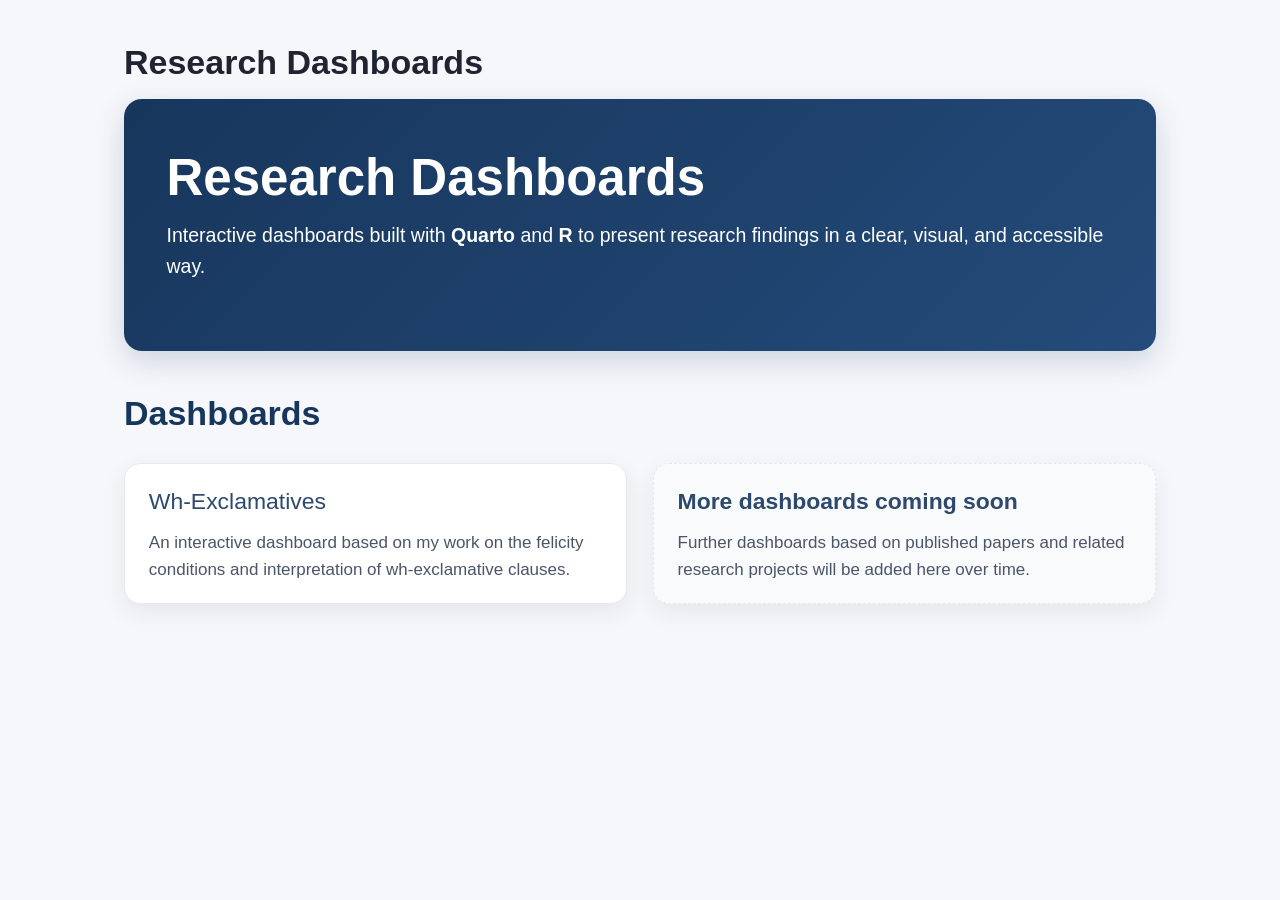
==== index.html @ 415d11c2 "Initial research dashboards portfolio" ====
<!DOCTYPE html>
<html xmlns="http://www.w3.org/1999/xhtml" lang="en" xml:lang="en"><head>

<meta charset="utf-8">
<meta name="generator" content="quarto-1.9.36">

<meta name="viewport" content="width=device-width, initial-scale=1.0, user-scalable=yes">


<title>Research Dashboards</title>
<style>

code{white-space: pre-wrap;}
span.smallcaps{font-variant: small-caps;}
div.columns{display: flex; gap: min(4vw, 1.5em);}
div.column{flex: auto; overflow-x: auto;}
div.hanging-indent{margin-left: 1.5em; text-indent: -1.5em;}
ul.task-list{list-style: none;}
ul.task-list li input[type="checkbox"] {
width: 0.8em;
margin: 0 0.8em 0.2em -1em;  vertical-align: middle;
}
</style>


<script>/*!
 * clipboard.js v2.0.11
 * https://clipboardjs.com/
 *
 * Licensed MIT © Zeno Rocha
 */
!function(t,e){"object"==typeof exports&&"object"==typeof module?module.exports=e():"function"==typeof define&&define.amd?define([],e):"object"==typeof exports?exports.ClipboardJS=e():t.ClipboardJS=e()}(this,function(){return n={686:function(t,e,n){"use strict";n.d(e,{default:function(){return b}});var e=n(279),i=n.n(e),e=n(370),u=n.n(e),e=n(817),r=n.n(e);function c(t){try{return document.execCommand(t)}catch(t){return}}var a=function(t){t=r()(t);return c("cut"),t};function o(t,e){var n,o,t=(n=t,o="rtl"===document.documentElement.getAttribute("dir"),(t=document.createElement("textarea")).style.fontSize="12pt",t.style.border="0",t.style.padding="0",t.style.margin="0",t.style.position="absolute",t.style[o?"right":"left"]="-9999px",o=window.pageYOffset||document.documentElement.scrollTop,t.style.top="".concat(o,"px"),t.setAttribute("readonly",""),t.value=n,t);return e.container.appendChild(t),e=r()(t),c("copy"),t.remove(),e}var f=function(t){var e=1<arguments.length&&void 0!==arguments[1]?arguments[1]:{container:document.body},n="";return"string"==typeof t?n=o(t,e):t instanceof HTMLInputElement&&!["text","search","url","tel","password"].includes(null==t?void 0:t.type)?n=o(t.value,e):(n=r()(t),c("copy")),n};function l(t){return(l="function"==typeof Symbol&&"symbol"==typeof Symbol.iterator?function(t){return typeof t}:function(t){return t&&"function"==typeof Symbol&&t.constructor===Symbol&&t!==Symbol.prototype?"symbol":typeof t})(t)}var s=function(){var t=0<arguments.length&&void 0!==arguments[0]?arguments[0]:{},e=t.action,n=void 0===e?"copy":e,o=t.container,e=t.target,t=t.text;if("copy"!==n&&"cut"!==n)throw new Error('Invalid "action" value, use either "copy" or "cut"');if(void 0!==e){if(!e||"object"!==l(e)||1!==e.nodeType)throw new Error('Invalid "target" value, use a valid Element');if("copy"===n&&e.hasAttribute("disabled"))throw new Error('Invalid "target" attribute. Please use "readonly" instead of "disabled" attribute');if("cut"===n&&(e.hasAttribute("readonly")||e.hasAttribute("disabled")))throw new Error('Invalid "target" attribute. You can\'t cut text from elements with "readonly" or "disabled" attributes')}return t?f(t,{container:o}):e?"cut"===n?a(e):f(e,{container:o}):void 0};function p(t){return(p="function"==typeof Symbol&&"symbol"==typeof Symbol.iterator?function(t){return typeof t}:function(t){return t&&"function"==typeof Symbol&&t.constructor===Symbol&&t!==Symbol.prototype?"symbol":typeof t})(t)}function d(t,e){for(var n=0;n<e.length;n++){var o=e[n];o.enumerable=o.enumerable||!1,o.configurable=!0,"value"in o&&(o.writable=!0),Object.defineProperty(t,o.key,o)}}function y(t,e){return(y=Object.setPrototypeOf||function(t,e){return t.__proto__=e,t})(t,e)}function h(n){var o=function(){if("undefined"==typeof Reflect||!Reflect.construct)return!1;if(Reflect.construct.sham)return!1;if("function"==typeof Proxy)return!0;try{return Date.prototype.toString.call(Reflect.construct(Date,[],function(){})),!0}catch(t){return!1}}();return function(){var t,e=v(n);return t=o?(t=v(this).constructor,Reflect.construct(e,arguments,t)):e.apply(this,arguments),e=this,!(t=t)||"object"!==p(t)&&"function"!=typeof t?function(t){if(void 0!==t)return t;throw new ReferenceError("this hasn't been initialised - super() hasn't been called")}(e):t}}function v(t){return(v=Object.setPrototypeOf?Object.getPrototypeOf:function(t){return t.__proto__||Object.getPrototypeOf(t)})(t)}function m(t,e){t="data-clipboard-".concat(t);if(e.hasAttribute(t))return e.getAttribute(t)}var b=function(){!function(t,e){if("function"!=typeof e&&null!==e)throw new TypeError("Super expression must either be null or a function");t.prototype=Object.create(e&&e.prototype,{constructor:{value:t,writable:!0,configurable:!0}}),e&&y(t,e)}(r,i());var t,e,n,o=h(r);function r(t,e){var n;return function(t){if(!(t instanceof r))throw new TypeError("Cannot call a class as a function")}(this),(n=o.call(this)).resolveOptions(e),n.listenClick(t),n}return t=r,n=[{key:"copy",value:function(t){var e=1<arguments.length&&void 0!==arguments[1]?arguments[1]:{container:document.body};return f(t,e)}},{key:"cut",value:function(t){return a(t)}},{key:"isSupported",value:function(){var t=0<arguments.length&&void 0!==arguments[0]?arguments[0]:["copy","cut"],t="string"==typeof t?[t]:t,e=!!document.queryCommandSupported;return t.forEach(function(t){e=e&&!!document.queryCommandSupported(t)}),e}}],(e=[{key:"resolveOptions",value:function(){var t=0<arguments.length&&void 0!==arguments[0]?arguments[0]:{};this.action="function"==typeof t.action?t.action:this.defaultAction,this.target="function"==typeof t.target?t.target:this.defaultTarget,this.text="function"==typeof t.text?t.text:this.defaultText,this.container="object"===p(t.container)?t.container:document.body}},{key:"listenClick",value:function(t){var e=this;this.listener=u()(t,"click",function(t){return e.onClick(t)})}},{key:"onClick",value:function(t){var e=t.delegateTarget||t.currentTarget,n=this.action(e)||"copy",t=s({action:n,container:this.container,target:this.target(e),text:this.text(e)});this.emit(t?"success":"error",{action:n,text:t,trigger:e,clearSelection:function(){e&&e.focus(),window.getSelection().removeAllRanges()}})}},{key:"defaultAction",value:function(t){return m("action",t)}},{key:"defaultTarget",value:function(t){t=m("target",t);if(t)return document.querySelector(t)}},{key:"defaultText",value:function(t){return m("text",t)}},{key:"destroy",value:function(){this.listener.destroy()}}])&&d(t.prototype,e),n&&d(t,n),r}()},828:function(t){var e;"undefined"==typeof Element||Element.prototype.matches||((e=Element.prototype).matches=e.matchesSelector||e.mozMatchesSelector||e.msMatchesSelector||e.oMatchesSelector||e.webkitMatchesSelector),t.exports=function(t,e){for(;t&&9!==t.nodeType;){if("function"==typeof t.matches&&t.matches(e))return t;t=t.parentNode}}},438:function(t,e,n){var u=n(828);function i(t,e,n,o,r){var i=function(e,n,t,o){return function(t){t.delegateTarget=u(t.target,n),t.delegateTarget&&o.call(e,t)}}.apply(this,arguments);return t.addEventListener(n,i,r),{destroy:function(){t.removeEventListener(n,i,r)}}}t.exports=function(t,e,n,o,r){return"function"==typeof t.addEventListener?i.apply(null,arguments):"function"==typeof n?i.bind(null,document).apply(null,arguments):("string"==typeof t&&(t=document.querySelectorAll(t)),Array.prototype.map.call(t,function(t){return i(t,e,n,o,r)}))}},879:function(t,n){n.node=function(t){return void 0!==t&&t instanceof HTMLElement&&1===t.nodeType},n.nodeList=function(t){var e=Object.prototype.toString.call(t);return void 0!==t&&("[object NodeList]"===e||"[object HTMLCollection]"===e)&&"length"in t&&(0===t.length||n.node(t[0]))},n.string=function(t){return"string"==typeof t||t instanceof String},n.fn=function(t){return"[object Function]"===Object.prototype.toString.call(t)}},370:function(t,e,n){var f=n(879),l=n(438);t.exports=function(t,e,n){if(!t&&!e&&!n)throw new Error("Missing required arguments");if(!f.string(e))throw new TypeError("Second argument must be a String");if(!f.fn(n))throw new TypeError("Third argument must be a Function");if(f.node(t))return c=e,a=n,(u=t).addEventListener(c,a),{destroy:function(){u.removeEventListener(c,a)}};if(f.nodeList(t))return o=t,r=e,i=n,Array.prototype.forEach.call(o,function(t){t.addEventListener(r,i)}),{destroy:function(){Array.prototype.forEach.call(o,function(t){t.removeEventListener(r,i)})}};if(f.string(t))return t=t,e=e,n=n,l(document.body,t,e,n);throw new TypeError("First argument must be a String, HTMLElement, HTMLCollection, or NodeList");var o,r,i,u,c,a}},817:function(t){t.exports=function(t){var e,n="SELECT"===t.nodeName?(t.focus(),t.value):"INPUT"===t.nodeName||"TEXTAREA"===t.nodeName?((e=t.hasAttribute("readonly"))||t.setAttribute("readonly",""),t.select(),t.setSelectionRange(0,t.value.length),e||t.removeAttribute("readonly"),t.value):(t.hasAttribute("contenteditable")&&t.focus(),n=window.getSelection(),(e=document.createRange()).selectNodeContents(t),n.removeAllRanges(),n.addRange(e),n.toString());return n}},279:function(t){function e(){}e.prototype={on:function(t,e,n){var o=this.e||(this.e={});return(o[t]||(o[t]=[])).push({fn:e,ctx:n}),this},once:function(t,e,n){var o=this;function r(){o.off(t,r),e.apply(n,arguments)}return r._=e,this.on(t,r,n)},emit:function(t){for(var e=[].slice.call(arguments,1),n=((this.e||(this.e={}))[t]||[]).slice(),o=0,r=n.length;o<r;o++)n[o].fn.apply(n[o].ctx,e);return this},off:function(t,e){var n=this.e||(this.e={}),o=n[t],r=[];if(o&&e)for(var i=0,u=o.length;i<u;i++)o[i].fn!==e&&o[i].fn._!==e&&r.push(o[i]);return r.length?n[t]=r:delete n[t],this}},t.exports=e,t.exports.TinyEmitter=e}},r={},o.n=function(t){var e=t&&t.__esModule?function(){return t.default}:function(){return t};return o.d(e,{a:e}),e},o.d=function(t,e){for(var n in e)o.o(e,n)&&!o.o(t,n)&&Object.defineProperty(t,n,{enumerable:!0,get:e[n]})},o.o=function(t,e){return Object.prototype.hasOwnProperty.call(t,e)},o(686).default;function o(t){if(r[t])return r[t].exports;var e=r[t]={exports:{}};return n[t](e,e.exports,o),e.exports}var n,r});</script>
<script src="[data-uri]" type="module"></script>
<script src="[data-uri]" type="module"></script>
<script>/**
 * @popperjs/core v2.11.7 - MIT License
 */

!function(e,t){"object"==typeof exports&&"undefined"!=typeof module?t(exports):"function"==typeof define&&define.amd?define(["exports"],t):t((e="undefined"!=typeof globalThis?globalThis:e||self).Popper={})}(this,(function(e){"use strict";function t(e){if(null==e)return window;if("[object Window]"!==e.toString()){var t=e.ownerDocument;return t&&t.defaultView||window}return e}function n(e){return e instanceof t(e).Element||e instanceof Element}function r(e){return e instanceof t(e).HTMLElement||e instanceof HTMLElement}function o(e){return"undefined"!=typeof ShadowRoot&&(e instanceof t(e).ShadowRoot||e instanceof ShadowRoot)}var i=Math.max,a=Math.min,s=Math.round;function f(){var e=navigator.userAgentData;return null!=e&&e.brands&&Array.isArray(e.brands)?e.brands.map((function(e){return e.brand+"/"+e.version})).join(" "):navigator.userAgent}function c(){return!/^((?!chrome|android).)*safari/i.test(f())}function p(e,o,i){void 0===o&&(o=!1),void 0===i&&(i=!1);var a=e.getBoundingClientRect(),f=1,p=1;o&&r(e)&&(f=e.offsetWidth>0&&s(a.width)/e.offsetWidth||1,p=e.offsetHeight>0&&s(a.height)/e.offsetHeight||1);var u=(n(e)?t(e):window).visualViewport,l=!c()&&i,d=(a.left+(l&&u?u.offsetLeft:0))/f,h=(a.top+(l&&u?u.offsetTop:0))/p,m=a.width/f,v=a.height/p;return{width:m,height:v,top:h,right:d+m,bottom:h+v,left:d,x:d,y:h}}function u(e){var n=t(e);return{scrollLeft:n.pageXOffset,scrollTop:n.pageYOffset}}function l(e){return e?(e.nodeName||"").toLowerCase():null}function d(e){return((n(e)?e.ownerDocument:e.document)||window.document).documentElement}function h(e){return p(d(e)).left+u(e).scrollLeft}function m(e){return t(e).getComputedStyle(e)}function v(e){var t=m(e),n=t.overflow,r=t.overflowX,o=t.overflowY;return/auto|scroll|overlay|hidden/.test(n+o+r)}function y(e,n,o){void 0===o&&(o=!1);var i,a,f=r(n),c=r(n)&&function(e){var t=e.getBoundingClientRect(),n=s(t.width)/e.offsetWidth||1,r=s(t.height)/e.offsetHeight||1;return 1!==n||1!==r}(n),m=d(n),y=p(e,c,o),g={scrollLeft:0,scrollTop:0},b={x:0,y:0};return(f||!f&&!o)&&(("body"!==l(n)||v(m))&&(g=(i=n)!==t(i)&&r(i)?{scrollLeft:(a=i).scrollLeft,scrollTop:a.scrollTop}:u(i)),r(n)?((b=p(n,!0)).x+=n.clientLeft,b.y+=n.clientTop):m&&(b.x=h(m))),{x:y.left+g.scrollLeft-b.x,y:y.top+g.scrollTop-b.y,width:y.width,height:y.height}}function g(e){var t=p(e),n=e.offsetWidth,r=e.offsetHeight;return Math.abs(t.width-n)<=1&&(n=t.width),Math.abs(t.height-r)<=1&&(r=t.height),{x:e.offsetLeft,y:e.offsetTop,width:n,height:r}}function b(e){return"html"===l(e)?e:e.assignedSlot||e.parentNode||(o(e)?e.host:null)||d(e)}function x(e){return["html","body","#document"].indexOf(l(e))>=0?e.ownerDocument.body:r(e)&&v(e)?e:x(b(e))}function w(e,n){var r;void 0===n&&(n=[]);var o=x(e),i=o===(null==(r=e.ownerDocument)?void 0:r.body),a=t(o),s=i?[a].concat(a.visualViewport||[],v(o)?o:[]):o,f=n.concat(s);return i?f:f.concat(w(b(s)))}function O(e){return["table","td","th"].indexOf(l(e))>=0}function j(e){return r(e)&&"fixed"!==m(e).position?e.offsetParent:null}function E(e){for(var n=t(e),i=j(e);i&&O(i)&&"static"===m(i).position;)i=j(i);return i&&("html"===l(i)||"body"===l(i)&&"static"===m(i).position)?n:i||function(e){var t=/firefox/i.test(f());if(/Trident/i.test(f())&&r(e)&&"fixed"===m(e).position)return null;var n=b(e);for(o(n)&&(n=n.host);r(n)&&["html","body"].indexOf(l(n))<0;){var i=m(n);if("none"!==i.transform||"none"!==i.perspective||"paint"===i.contain||-1!==["transform","perspective"].indexOf(i.willChange)||t&&"filter"===i.willChange||t&&i.filter&&"none"!==i.filter)return n;n=n.parentNode}return null}(e)||n}var D="top",A="bottom",L="right",P="left",M="auto",k=[D,A,L,P],W="start",B="end",H="viewport",T="popper",R=k.reduce((function(e,t){return e.concat([t+"-"+W,t+"-"+B])}),[]),S=[].concat(k,[M]).reduce((function(e,t){return e.concat([t,t+"-"+W,t+"-"+B])}),[]),V=["beforeRead","read","afterRead","beforeMain","main","afterMain","beforeWrite","write","afterWrite"];function q(e){var t=new Map,n=new Set,r=[];function o(e){n.add(e.name),[].concat(e.requires||[],e.requiresIfExists||[]).forEach((function(e){if(!n.has(e)){var r=t.get(e);r&&o(r)}})),r.push(e)}return e.forEach((function(e){t.set(e.name,e)})),e.forEach((function(e){n.has(e.name)||o(e)})),r}function C(e){return e.split("-")[0]}function N(e,t){var n=t.getRootNode&&t.getRootNode();if(e.contains(t))return!0;if(n&&o(n)){var r=t;do{if(r&&e.isSameNode(r))return!0;r=r.parentNode||r.host}while(r)}return!1}function I(e){return Object.assign({},e,{left:e.x,top:e.y,right:e.x+e.width,bottom:e.y+e.height})}function _(e,r,o){return r===H?I(function(e,n){var r=t(e),o=d(e),i=r.visualViewport,a=o.clientWidth,s=o.clientHeight,f=0,p=0;if(i){a=i.width,s=i.height;var u=c();(u||!u&&"fixed"===n)&&(f=i.offsetLeft,p=i.offsetTop)}return{width:a,height:s,x:f+h(e),y:p}}(e,o)):n(r)?function(e,t){var n=p(e,!1,"fixed"===t);return n.top=n.top+e.clientTop,n.left=n.left+e.clientLeft,n.bottom=n.top+e.clientHeight,n.right=n.left+e.clientWidth,n.width=e.clientWidth,n.height=e.clientHeight,n.x=n.left,n.y=n.top,n}(r,o):I(function(e){var t,n=d(e),r=u(e),o=null==(t=e.ownerDocument)?void 0:t.body,a=i(n.scrollWidth,n.clientWidth,o?o.scrollWidth:0,o?o.clientWidth:0),s=i(n.scrollHeight,n.clientHeight,o?o.scrollHeight:0,o?o.clientHeight:0),f=-r.scrollLeft+h(e),c=-r.scrollTop;return"rtl"===m(o||n).direction&&(f+=i(n.clientWidth,o?o.clientWidth:0)-a),{width:a,height:s,x:f,y:c}}(d(e)))}function F(e,t,o,s){var f="clippingParents"===t?function(e){var t=w(b(e)),o=["absolute","fixed"].indexOf(m(e).position)>=0&&r(e)?E(e):e;return n(o)?t.filter((function(e){return n(e)&&N(e,o)&&"body"!==l(e)})):[]}(e):[].concat(t),c=[].concat(f,[o]),p=c[0],u=c.reduce((function(t,n){var r=_(e,n,s);return t.top=i(r.top,t.top),t.right=a(r.right,t.right),t.bottom=a(r.bottom,t.bottom),t.left=i(r.left,t.left),t}),_(e,p,s));return u.width=u.right-u.left,u.height=u.bottom-u.top,u.x=u.left,u.y=u.top,u}function U(e){return e.split("-")[1]}function z(e){return["top","bottom"].indexOf(e)>=0?"x":"y"}function X(e){var t,n=e.reference,r=e.element,o=e.placement,i=o?C(o):null,a=o?U(o):null,s=n.x+n.width/2-r.width/2,f=n.y+n.height/2-r.height/2;switch(i){case D:t={x:s,y:n.y-r.height};break;case A:t={x:s,y:n.y+n.height};break;case L:t={x:n.x+n.width,y:f};break;case P:t={x:n.x-r.width,y:f};break;default:t={x:n.x,y:n.y}}var c=i?z(i):null;if(null!=c){var p="y"===c?"height":"width";switch(a){case W:t[c]=t[c]-(n[p]/2-r[p]/2);break;case B:t[c]=t[c]+(n[p]/2-r[p]/2)}}return t}function Y(e){return Object.assign({},{top:0,right:0,bottom:0,left:0},e)}function G(e,t){return t.reduce((function(t,n){return t[n]=e,t}),{})}function J(e,t){void 0===t&&(t={});var r=t,o=r.placement,i=void 0===o?e.placement:o,a=r.strategy,s=void 0===a?e.strategy:a,f=r.boundary,c=void 0===f?"clippingParents":f,u=r.rootBoundary,l=void 0===u?H:u,h=r.elementContext,m=void 0===h?T:h,v=r.altBoundary,y=void 0!==v&&v,g=r.padding,b=void 0===g?0:g,x=Y("number"!=typeof b?b:G(b,k)),w=m===T?"reference":T,O=e.rects.popper,j=e.elements[y?w:m],E=F(n(j)?j:j.contextElement||d(e.elements.popper),c,l,s),P=p(e.elements.reference),M=X({reference:P,element:O,strategy:"absolute",placement:i}),W=I(Object.assign({},O,M)),B=m===T?W:P,R={top:E.top-B.top+x.top,bottom:B.bottom-E.bottom+x.bottom,left:E.left-B.left+x.left,right:B.right-E.right+x.right},S=e.modifiersData.offset;if(m===T&&S){var V=S[i];Object.keys(R).forEach((function(e){var t=[L,A].indexOf(e)>=0?1:-1,n=[D,A].indexOf(e)>=0?"y":"x";R[e]+=V[n]*t}))}return R}var K={placement:"bottom",modifiers:[],strategy:"absolute"};function Q(){for(var e=arguments.length,t=new Array(e),n=0;n<e;n++)t[n]=arguments[n];return!t.some((function(e){return!(e&&"function"==typeof e.getBoundingClientRect)}))}function Z(e){void 0===e&&(e={});var t=e,r=t.defaultModifiers,o=void 0===r?[]:r,i=t.defaultOptions,a=void 0===i?K:i;return function(e,t,r){void 0===r&&(r=a);var i,s,f={placement:"bottom",orderedModifiers:[],options:Object.assign({},K,a),modifiersData:{},elements:{reference:e,popper:t},attributes:{},styles:{}},c=[],p=!1,u={state:f,setOptions:function(r){var i="function"==typeof r?r(f.options):r;l(),f.options=Object.assign({},a,f.options,i),f.scrollParents={reference:n(e)?w(e):e.contextElement?w(e.contextElement):[],popper:w(t)};var s,p,d=function(e){var t=q(e);return V.reduce((function(e,n){return e.concat(t.filter((function(e){return e.phase===n})))}),[])}((s=[].concat(o,f.options.modifiers),p=s.reduce((function(e,t){var n=e[t.name];return e[t.name]=n?Object.assign({},n,t,{options:Object.assign({},n.options,t.options),data:Object.assign({},n.data,t.data)}):t,e}),{}),Object.keys(p).map((function(e){return p[e]}))));return f.orderedModifiers=d.filter((function(e){return e.enabled})),f.orderedModifiers.forEach((function(e){var t=e.name,n=e.options,r=void 0===n?{}:n,o=e.effect;if("function"==typeof o){var i=o({state:f,name:t,instance:u,options:r}),a=function(){};c.push(i||a)}})),u.update()},forceUpdate:function(){if(!p){var e=f.elements,t=e.reference,n=e.popper;if(Q(t,n)){f.rects={reference:y(t,E(n),"fixed"===f.options.strategy),popper:g(n)},f.reset=!1,f.placement=f.options.placement,f.orderedModifiers.forEach((function(e){return f.modifiersData[e.name]=Object.assign({},e.data)}));for(var r=0;r<f.orderedModifiers.length;r++)if(!0!==f.reset){var o=f.orderedModifiers[r],i=o.fn,a=o.options,s=void 0===a?{}:a,c=o.name;"function"==typeof i&&(f=i({state:f,options:s,name:c,instance:u})||f)}else f.reset=!1,r=-1}}},update:(i=function(){return new Promise((function(e){u.forceUpdate(),e(f)}))},function(){return s||(s=new Promise((function(e){Promise.resolve().then((function(){s=void 0,e(i())}))}))),s}),destroy:function(){l(),p=!0}};if(!Q(e,t))return u;function l(){c.forEach((function(e){return e()})),c=[]}return u.setOptions(r).then((function(e){!p&&r.onFirstUpdate&&r.onFirstUpdate(e)})),u}}var $={passive:!0};var ee={name:"eventListeners",enabled:!0,phase:"write",fn:function(){},effect:function(e){var n=e.state,r=e.instance,o=e.options,i=o.scroll,a=void 0===i||i,s=o.resize,f=void 0===s||s,c=t(n.elements.popper),p=[].concat(n.scrollParents.reference,n.scrollParents.popper);return a&&p.forEach((function(e){e.addEventListener("scroll",r.update,$)})),f&&c.addEventListener("resize",r.update,$),function(){a&&p.forEach((function(e){e.removeEventListener("scroll",r.update,$)})),f&&c.removeEventListener("resize",r.update,$)}},data:{}};var te={name:"popperOffsets",enabled:!0,phase:"read",fn:function(e){var t=e.state,n=e.name;t.modifiersData[n]=X({reference:t.rects.reference,element:t.rects.popper,strategy:"absolute",placement:t.placement})},data:{}},ne={top:"auto",right:"auto",bottom:"auto",left:"auto"};function re(e){var n,r=e.popper,o=e.popperRect,i=e.placement,a=e.variation,f=e.offsets,c=e.position,p=e.gpuAcceleration,u=e.adaptive,l=e.roundOffsets,h=e.isFixed,v=f.x,y=void 0===v?0:v,g=f.y,b=void 0===g?0:g,x="function"==typeof l?l({x:y,y:b}):{x:y,y:b};y=x.x,b=x.y;var w=f.hasOwnProperty("x"),O=f.hasOwnProperty("y"),j=P,M=D,k=window;if(u){var W=E(r),H="clientHeight",T="clientWidth";if(W===t(r)&&"static"!==m(W=d(r)).position&&"absolute"===c&&(H="scrollHeight",T="scrollWidth"),W=W,i===D||(i===P||i===L)&&a===B)M=A,b-=(h&&W===k&&k.visualViewport?k.visualViewport.height:W[H])-o.height,b*=p?1:-1;if(i===P||(i===D||i===A)&&a===B)j=L,y-=(h&&W===k&&k.visualViewport?k.visualViewport.width:W[T])-o.width,y*=p?1:-1}var R,S=Object.assign({position:c},u&&ne),V=!0===l?function(e,t){var n=e.x,r=e.y,o=t.devicePixelRatio||1;return{x:s(n*o)/o||0,y:s(r*o)/o||0}}({x:y,y:b},t(r)):{x:y,y:b};return y=V.x,b=V.y,p?Object.assign({},S,((R={})[M]=O?"0":"",R[j]=w?"0":"",R.transform=(k.devicePixelRatio||1)<=1?"translate("+y+"px, "+b+"px)":"translate3d("+y+"px, "+b+"px, 0)",R)):Object.assign({},S,((n={})[M]=O?b+"px":"",n[j]=w?y+"px":"",n.transform="",n))}var oe={name:"computeStyles",enabled:!0,phase:"beforeWrite",fn:function(e){var t=e.state,n=e.options,r=n.gpuAcceleration,o=void 0===r||r,i=n.adaptive,a=void 0===i||i,s=n.roundOffsets,f=void 0===s||s,c={placement:C(t.placement),variation:U(t.placement),popper:t.elements.popper,popperRect:t.rects.popper,gpuAcceleration:o,isFixed:"fixed"===t.options.strategy};null!=t.modifiersData.popperOffsets&&(t.styles.popper=Object.assign({},t.styles.popper,re(Object.assign({},c,{offsets:t.modifiersData.popperOffsets,position:t.options.strategy,adaptive:a,roundOffsets:f})))),null!=t.modifiersData.arrow&&(t.styles.arrow=Object.assign({},t.styles.arrow,re(Object.assign({},c,{offsets:t.modifiersData.arrow,position:"absolute",adaptive:!1,roundOffsets:f})))),t.attributes.popper=Object.assign({},t.attributes.popper,{"data-popper-placement":t.placement})},data:{}};var ie={name:"applyStyles",enabled:!0,phase:"write",fn:function(e){var t=e.state;Object.keys(t.elements).forEach((function(e){var n=t.styles[e]||{},o=t.attributes[e]||{},i=t.elements[e];r(i)&&l(i)&&(Object.assign(i.style,n),Object.keys(o).forEach((function(e){var t=o[e];!1===t?i.removeAttribute(e):i.setAttribute(e,!0===t?"":t)})))}))},effect:function(e){var t=e.state,n={popper:{position:t.options.strategy,left:"0",top:"0",margin:"0"},arrow:{position:"absolute"},reference:{}};return Object.assign(t.elements.popper.style,n.popper),t.styles=n,t.elements.arrow&&Object.assign(t.elements.arrow.style,n.arrow),function(){Object.keys(t.elements).forEach((function(e){var o=t.elements[e],i=t.attributes[e]||{},a=Object.keys(t.styles.hasOwnProperty(e)?t.styles[e]:n[e]).reduce((function(e,t){return e[t]="",e}),{});r(o)&&l(o)&&(Object.assign(o.style,a),Object.keys(i).forEach((function(e){o.removeAttribute(e)})))}))}},requires:["computeStyles"]};var ae={name:"offset",enabled:!0,phase:"main",requires:["popperOffsets"],fn:function(e){var t=e.state,n=e.options,r=e.name,o=n.offset,i=void 0===o?[0,0]:o,a=S.reduce((function(e,n){return e[n]=function(e,t,n){var r=C(e),o=[P,D].indexOf(r)>=0?-1:1,i="function"==typeof n?n(Object.assign({},t,{placement:e})):n,a=i[0],s=i[1];return a=a||0,s=(s||0)*o,[P,L].indexOf(r)>=0?{x:s,y:a}:{x:a,y:s}}(n,t.rects,i),e}),{}),s=a[t.placement],f=s.x,c=s.y;null!=t.modifiersData.popperOffsets&&(t.modifiersData.popperOffsets.x+=f,t.modifiersData.popperOffsets.y+=c),t.modifiersData[r]=a}},se={left:"right",right:"left",bottom:"top",top:"bottom"};function fe(e){return e.replace(/left|right|bottom|top/g,(function(e){return se[e]}))}var ce={start:"end",end:"start"};function pe(e){return e.replace(/start|end/g,(function(e){return ce[e]}))}function ue(e,t){void 0===t&&(t={});var n=t,r=n.placement,o=n.boundary,i=n.rootBoundary,a=n.padding,s=n.flipVariations,f=n.allowedAutoPlacements,c=void 0===f?S:f,p=U(r),u=p?s?R:R.filter((function(e){return U(e)===p})):k,l=u.filter((function(e){return c.indexOf(e)>=0}));0===l.length&&(l=u);var d=l.reduce((function(t,n){return t[n]=J(e,{placement:n,boundary:o,rootBoundary:i,padding:a})[C(n)],t}),{});return Object.keys(d).sort((function(e,t){return d[e]-d[t]}))}var le={name:"flip",enabled:!0,phase:"main",fn:function(e){var t=e.state,n=e.options,r=e.name;if(!t.modifiersData[r]._skip){for(var o=n.mainAxis,i=void 0===o||o,a=n.altAxis,s=void 0===a||a,f=n.fallbackPlacements,c=n.padding,p=n.boundary,u=n.rootBoundary,l=n.altBoundary,d=n.flipVariations,h=void 0===d||d,m=n.allowedAutoPlacements,v=t.options.placement,y=C(v),g=f||(y===v||!h?[fe(v)]:function(e){if(C(e)===M)return[];var t=fe(e);return[pe(e),t,pe(t)]}(v)),b=[v].concat(g).reduce((function(e,n){return e.concat(C(n)===M?ue(t,{placement:n,boundary:p,rootBoundary:u,padding:c,flipVariations:h,allowedAutoPlacements:m}):n)}),[]),x=t.rects.reference,w=t.rects.popper,O=new Map,j=!0,E=b[0],k=0;k<b.length;k++){var B=b[k],H=C(B),T=U(B)===W,R=[D,A].indexOf(H)>=0,S=R?"width":"height",V=J(t,{placement:B,boundary:p,rootBoundary:u,altBoundary:l,padding:c}),q=R?T?L:P:T?A:D;x[S]>w[S]&&(q=fe(q));var N=fe(q),I=[];if(i&&I.push(V[H]<=0),s&&I.push(V[q]<=0,V[N]<=0),I.every((function(e){return e}))){E=B,j=!1;break}O.set(B,I)}if(j)for(var _=function(e){var t=b.find((function(t){var n=O.get(t);if(n)return n.slice(0,e).every((function(e){return e}))}));if(t)return E=t,"break"},F=h?3:1;F>0;F--){if("break"===_(F))break}t.placement!==E&&(t.modifiersData[r]._skip=!0,t.placement=E,t.reset=!0)}},requiresIfExists:["offset"],data:{_skip:!1}};function de(e,t,n){return i(e,a(t,n))}var he={name:"preventOverflow",enabled:!0,phase:"main",fn:function(e){var t=e.state,n=e.options,r=e.name,o=n.mainAxis,s=void 0===o||o,f=n.altAxis,c=void 0!==f&&f,p=n.boundary,u=n.rootBoundary,l=n.altBoundary,d=n.padding,h=n.tether,m=void 0===h||h,v=n.tetherOffset,y=void 0===v?0:v,b=J(t,{boundary:p,rootBoundary:u,padding:d,altBoundary:l}),x=C(t.placement),w=U(t.placement),O=!w,j=z(x),M="x"===j?"y":"x",k=t.modifiersData.popperOffsets,B=t.rects.reference,H=t.rects.popper,T="function"==typeof y?y(Object.assign({},t.rects,{placement:t.placement})):y,R="number"==typeof T?{mainAxis:T,altAxis:T}:Object.assign({mainAxis:0,altAxis:0},T),S=t.modifiersData.offset?t.modifiersData.offset[t.placement]:null,V={x:0,y:0};if(k){if(s){var q,N="y"===j?D:P,I="y"===j?A:L,_="y"===j?"height":"width",F=k[j],X=F+b[N],Y=F-b[I],G=m?-H[_]/2:0,K=w===W?B[_]:H[_],Q=w===W?-H[_]:-B[_],Z=t.elements.arrow,$=m&&Z?g(Z):{width:0,height:0},ee=t.modifiersData["arrow#persistent"]?t.modifiersData["arrow#persistent"].padding:{top:0,right:0,bottom:0,left:0},te=ee[N],ne=ee[I],re=de(0,B[_],$[_]),oe=O?B[_]/2-G-re-te-R.mainAxis:K-re-te-R.mainAxis,ie=O?-B[_]/2+G+re+ne+R.mainAxis:Q+re+ne+R.mainAxis,ae=t.elements.arrow&&E(t.elements.arrow),se=ae?"y"===j?ae.clientTop||0:ae.clientLeft||0:0,fe=null!=(q=null==S?void 0:S[j])?q:0,ce=F+ie-fe,pe=de(m?a(X,F+oe-fe-se):X,F,m?i(Y,ce):Y);k[j]=pe,V[j]=pe-F}if(c){var ue,le="x"===j?D:P,he="x"===j?A:L,me=k[M],ve="y"===M?"height":"width",ye=me+b[le],ge=me-b[he],be=-1!==[D,P].indexOf(x),xe=null!=(ue=null==S?void 0:S[M])?ue:0,we=be?ye:me-B[ve]-H[ve]-xe+R.altAxis,Oe=be?me+B[ve]+H[ve]-xe-R.altAxis:ge,je=m&&be?function(e,t,n){var r=de(e,t,n);return r>n?n:r}(we,me,Oe):de(m?we:ye,me,m?Oe:ge);k[M]=je,V[M]=je-me}t.modifiersData[r]=V}},requiresIfExists:["offset"]};var me={name:"arrow",enabled:!0,phase:"main",fn:function(e){var t,n=e.state,r=e.name,o=e.options,i=n.elements.arrow,a=n.modifiersData.popperOffsets,s=C(n.placement),f=z(s),c=[P,L].indexOf(s)>=0?"height":"width";if(i&&a){var p=function(e,t){return Y("number"!=typeof(e="function"==typeof e?e(Object.assign({},t.rects,{placement:t.placement})):e)?e:G(e,k))}(o.padding,n),u=g(i),l="y"===f?D:P,d="y"===f?A:L,h=n.rects.reference[c]+n.rects.reference[f]-a[f]-n.rects.popper[c],m=a[f]-n.rects.reference[f],v=E(i),y=v?"y"===f?v.clientHeight||0:v.clientWidth||0:0,b=h/2-m/2,x=p[l],w=y-u[c]-p[d],O=y/2-u[c]/2+b,j=de(x,O,w),M=f;n.modifiersData[r]=((t={})[M]=j,t.centerOffset=j-O,t)}},effect:function(e){var t=e.state,n=e.options.element,r=void 0===n?"[data-popper-arrow]":n;null!=r&&("string"!=typeof r||(r=t.elements.popper.querySelector(r)))&&N(t.elements.popper,r)&&(t.elements.arrow=r)},requires:["popperOffsets"],requiresIfExists:["preventOverflow"]};function ve(e,t,n){return void 0===n&&(n={x:0,y:0}),{top:e.top-t.height-n.y,right:e.right-t.width+n.x,bottom:e.bottom-t.height+n.y,left:e.left-t.width-n.x}}function ye(e){return[D,L,A,P].some((function(t){return e[t]>=0}))}var ge={name:"hide",enabled:!0,phase:"main",requiresIfExists:["preventOverflow"],fn:function(e){var t=e.state,n=e.name,r=t.rects.reference,o=t.rects.popper,i=t.modifiersData.preventOverflow,a=J(t,{elementContext:"reference"}),s=J(t,{altBoundary:!0}),f=ve(a,r),c=ve(s,o,i),p=ye(f),u=ye(c);t.modifiersData[n]={referenceClippingOffsets:f,popperEscapeOffsets:c,isReferenceHidden:p,hasPopperEscaped:u},t.attributes.popper=Object.assign({},t.attributes.popper,{"data-popper-reference-hidden":p,"data-popper-escaped":u})}},be=Z({defaultModifiers:[ee,te,oe,ie]}),xe=[ee,te,oe,ie,ae,le,he,me,ge],we=Z({defaultModifiers:xe});e.applyStyles=ie,e.arrow=me,e.computeStyles=oe,e.createPopper=we,e.createPopperLite=be,e.defaultModifiers=xe,e.detectOverflow=J,e.eventListeners=ee,e.flip=le,e.hide=ge,e.offset=ae,e.popperGenerator=Z,e.popperOffsets=te,e.preventOverflow=he,Object.defineProperty(e,"__esModule",{value:!0})}));

</script>
<script>!function(e,t){"object"==typeof exports&&"undefined"!=typeof module?module.exports=t(require("@popperjs/core")):"function"==typeof define&&define.amd?define(["@popperjs/core"],t):(e=e||self).tippy=t(e.Popper)}(this,(function(e){"use strict";var t={passive:!0,capture:!0},n=function(){return document.body};function r(e,t,n){if(Array.isArray(e)){var r=e[t];return null==r?Array.isArray(n)?n[t]:n:r}return e}function o(e,t){var n={}.toString.call(e);return 0===n.indexOf("[object")&&n.indexOf(t+"]")>-1}function i(e,t){return"function"==typeof e?e.apply(void 0,t):e}function a(e,t){return 0===t?e:function(r){clearTimeout(n),n=setTimeout((function(){e(r)}),t)};var n}function s(e,t){var n=Object.assign({},e);return t.forEach((function(e){delete n[e]})),n}function u(e){return[].concat(e)}function c(e,t){-1===e.indexOf(t)&&e.push(t)}function p(e){return e.split("-")[0]}function f(e){return[].slice.call(e)}function l(e){return Object.keys(e).reduce((function(t,n){return void 0!==e[n]&&(t[n]=e[n]),t}),{})}function d(){return document.createElement("div")}function v(e){return["Element","Fragment"].some((function(t){return o(e,t)}))}function m(e){return o(e,"MouseEvent")}function g(e){return!(!e||!e._tippy||e._tippy.reference!==e)}function h(e){return v(e)?[e]:function(e){return o(e,"NodeList")}(e)?f(e):Array.isArray(e)?e:f(document.querySelectorAll(e))}function b(e,t){e.forEach((function(e){e&&(e.style.transitionDuration=t+"ms")}))}function y(e,t){e.forEach((function(e){e&&e.setAttribute("data-state",t)}))}function w(e){var t,n=u(e)[0];return null!=n&&null!=(t=n.ownerDocument)&&t.body?n.ownerDocument:document}function E(e,t,n){var r=t+"EventListener";["transitionend","webkitTransitionEnd"].forEach((function(t){e[r](t,n)}))}function O(e,t){for(var n=t;n;){var r;if(e.contains(n))return!0;n=null==n.getRootNode||null==(r=n.getRootNode())?void 0:r.host}return!1}var x={isTouch:!1},C=0;function T(){x.isTouch||(x.isTouch=!0,window.performance&&document.addEventListener("mousemove",A))}function A(){var e=performance.now();e-C<20&&(x.isTouch=!1,document.removeEventListener("mousemove",A)),C=e}function L(){var e=document.activeElement;if(g(e)){var t=e._tippy;e.blur&&!t.state.isVisible&&e.blur()}}var D=!!("undefined"!=typeof window&&"undefined"!=typeof document)&&!!window.msCrypto,R=Object.assign({appendTo:n,aria:{content:"auto",expanded:"auto"},delay:0,duration:[300,250],getReferenceClientRect:null,hideOnClick:!0,ignoreAttributes:!1,interactive:!1,interactiveBorder:2,interactiveDebounce:0,moveTransition:"",offset:[0,10],onAfterUpdate:function(){},onBeforeUpdate:function(){},onCreate:function(){},onDestroy:function(){},onHidden:function(){},onHide:function(){},onMount:function(){},onShow:function(){},onShown:function(){},onTrigger:function(){},onUntrigger:function(){},onClickOutside:function(){},placement:"top",plugins:[],popperOptions:{},render:null,showOnCreate:!1,touch:!0,trigger:"mouseenter focus",triggerTarget:null},{animateFill:!1,followCursor:!1,inlinePositioning:!1,sticky:!1},{allowHTML:!1,animation:"fade",arrow:!0,content:"",inertia:!1,maxWidth:350,role:"tooltip",theme:"",zIndex:9999}),k=Object.keys(R);function P(e){var t=(e.plugins||[]).reduce((function(t,n){var r,o=n.name,i=n.defaultValue;o&&(t[o]=void 0!==e[o]?e[o]:null!=(r=R[o])?r:i);return t}),{});return Object.assign({},e,t)}function j(e,t){var n=Object.assign({},t,{content:i(t.content,[e])},t.ignoreAttributes?{}:function(e,t){return(t?Object.keys(P(Object.assign({},R,{plugins:t}))):k).reduce((function(t,n){var r=(e.getAttribute("data-tippy-"+n)||"").trim();if(!r)return t;if("content"===n)t[n]=r;else try{t[n]=JSON.parse(r)}catch(e){t[n]=r}return t}),{})}(e,t.plugins));return n.aria=Object.assign({},R.aria,n.aria),n.aria={expanded:"auto"===n.aria.expanded?t.interactive:n.aria.expanded,content:"auto"===n.aria.content?t.interactive?null:"describedby":n.aria.content},n}function M(e,t){e.innerHTML=t}function V(e){var t=d();return!0===e?t.className="tippy-arrow":(t.className="tippy-svg-arrow",v(e)?t.appendChild(e):M(t,e)),t}function I(e,t){v(t.content)?(M(e,""),e.appendChild(t.content)):"function"!=typeof t.content&&(t.allowHTML?M(e,t.content):e.textContent=t.content)}function S(e){var t=e.firstElementChild,n=f(t.children);return{box:t,content:n.find((function(e){return e.classList.contains("tippy-content")})),arrow:n.find((function(e){return e.classList.contains("tippy-arrow")||e.classList.contains("tippy-svg-arrow")})),backdrop:n.find((function(e){return e.classList.contains("tippy-backdrop")}))}}function N(e){var t=d(),n=d();n.className="tippy-box",n.setAttribute("data-state","hidden"),n.setAttribute("tabindex","-1");var r=d();function o(n,r){var o=S(t),i=o.box,a=o.content,s=o.arrow;r.theme?i.setAttribute("data-theme",r.theme):i.removeAttribute("data-theme"),"string"==typeof r.animation?i.setAttribute("data-animation",r.animation):i.removeAttribute("data-animation"),r.inertia?i.setAttribute("data-inertia",""):i.removeAttribute("data-inertia"),i.style.maxWidth="number"==typeof r.maxWidth?r.maxWidth+"px":r.maxWidth,r.role?i.setAttribute("role",r.role):i.removeAttribute("role"),n.content===r.content&&n.allowHTML===r.allowHTML||I(a,e.props),r.arrow?s?n.arrow!==r.arrow&&(i.removeChild(s),i.appendChild(V(r.arrow))):i.appendChild(V(r.arrow)):s&&i.removeChild(s)}return r.className="tippy-content",r.setAttribute("data-state","hidden"),I(r,e.props),t.appendChild(n),n.appendChild(r),o(e.props,e.props),{popper:t,onUpdate:o}}N.$$tippy=!0;var B=1,H=[],U=[];function _(o,s){var v,g,h,C,T,A,L,k,M=j(o,Object.assign({},R,P(l(s)))),V=!1,I=!1,N=!1,_=!1,F=[],W=a(we,M.interactiveDebounce),X=B++,Y=(k=M.plugins).filter((function(e,t){return k.indexOf(e)===t})),$={id:X,reference:o,popper:d(),popperInstance:null,props:M,state:{isEnabled:!0,isVisible:!1,isDestroyed:!1,isMounted:!1,isShown:!1},plugins:Y,clearDelayTimeouts:function(){clearTimeout(v),clearTimeout(g),cancelAnimationFrame(h)},setProps:function(e){if($.state.isDestroyed)return;ae("onBeforeUpdate",[$,e]),be();var t=$.props,n=j(o,Object.assign({},t,l(e),{ignoreAttributes:!0}));$.props=n,he(),t.interactiveDebounce!==n.interactiveDebounce&&(ce(),W=a(we,n.interactiveDebounce));t.triggerTarget&&!n.triggerTarget?u(t.triggerTarget).forEach((function(e){e.removeAttribute("aria-expanded")})):n.triggerTarget&&o.removeAttribute("aria-expanded");ue(),ie(),J&&J(t,n);$.popperInstance&&(Ce(),Ae().forEach((function(e){requestAnimationFrame(e._tippy.popperInstance.forceUpdate)})));ae("onAfterUpdate",[$,e])},setContent:function(e){$.setProps({content:e})},show:function(){var e=$.state.isVisible,t=$.state.isDestroyed,o=!$.state.isEnabled,a=x.isTouch&&!$.props.touch,s=r($.props.duration,0,R.duration);if(e||t||o||a)return;if(te().hasAttribute("disabled"))return;if(ae("onShow",[$],!1),!1===$.props.onShow($))return;$.state.isVisible=!0,ee()&&(z.style.visibility="visible");ie(),de(),$.state.isMounted||(z.style.transition="none");if(ee()){var u=re(),p=u.box,f=u.content;b([p,f],0)}A=function(){var e;if($.state.isVisible&&!_){if(_=!0,z.offsetHeight,z.style.transition=$.props.moveTransition,ee()&&$.props.animation){var t=re(),n=t.box,r=t.content;b([n,r],s),y([n,r],"visible")}se(),ue(),c(U,$),null==(e=$.popperInstance)||e.forceUpdate(),ae("onMount",[$]),$.props.animation&&ee()&&function(e,t){me(e,t)}(s,(function(){$.state.isShown=!0,ae("onShown",[$])}))}},function(){var e,t=$.props.appendTo,r=te();e=$.props.interactive&&t===n||"parent"===t?r.parentNode:i(t,[r]);e.contains(z)||e.appendChild(z);$.state.isMounted=!0,Ce()}()},hide:function(){var e=!$.state.isVisible,t=$.state.isDestroyed,n=!$.state.isEnabled,o=r($.props.duration,1,R.duration);if(e||t||n)return;if(ae("onHide",[$],!1),!1===$.props.onHide($))return;$.state.isVisible=!1,$.state.isShown=!1,_=!1,V=!1,ee()&&(z.style.visibility="hidden");if(ce(),ve(),ie(!0),ee()){var i=re(),a=i.box,s=i.content;$.props.animation&&(b([a,s],o),y([a,s],"hidden"))}se(),ue(),$.props.animation?ee()&&function(e,t){me(e,(function(){!$.state.isVisible&&z.parentNode&&z.parentNode.contains(z)&&t()}))}(o,$.unmount):$.unmount()},hideWithInteractivity:function(e){ne().addEventListener("mousemove",W),c(H,W),W(e)},enable:function(){$.state.isEnabled=!0},disable:function(){$.hide(),$.state.isEnabled=!1},unmount:function(){$.state.isVisible&&$.hide();if(!$.state.isMounted)return;Te(),Ae().forEach((function(e){e._tippy.unmount()})),z.parentNode&&z.parentNode.removeChild(z);U=U.filter((function(e){return e!==$})),$.state.isMounted=!1,ae("onHidden",[$])},destroy:function(){if($.state.isDestroyed)return;$.clearDelayTimeouts(),$.unmount(),be(),delete o._tippy,$.state.isDestroyed=!0,ae("onDestroy",[$])}};if(!M.render)return $;var q=M.render($),z=q.popper,J=q.onUpdate;z.setAttribute("data-tippy-root",""),z.id="tippy-"+$.id,$.popper=z,o._tippy=$,z._tippy=$;var G=Y.map((function(e){return e.fn($)})),K=o.hasAttribute("aria-expanded");return he(),ue(),ie(),ae("onCreate",[$]),M.showOnCreate&&Le(),z.addEventListener("mouseenter",(function(){$.props.interactive&&$.state.isVisible&&$.clearDelayTimeouts()})),z.addEventListener("mouseleave",(function(){$.props.interactive&&$.props.trigger.indexOf("mouseenter")>=0&&ne().addEventListener("mousemove",W)})),$;function Q(){var e=$.props.touch;return Array.isArray(e)?e:[e,0]}function Z(){return"hold"===Q()[0]}function ee(){var e;return!(null==(e=$.props.render)||!e.$$tippy)}function te(){return L||o}function ne(){var e=te().parentNode;return e?w(e):document}function re(){return S(z)}function oe(e){return $.state.isMounted&&!$.state.isVisible||x.isTouch||C&&"focus"===C.type?0:r($.props.delay,e?0:1,R.delay)}function ie(e){void 0===e&&(e=!1),z.style.pointerEvents=$.props.interactive&&!e?"":"none",z.style.zIndex=""+$.props.zIndex}function ae(e,t,n){var r;(void 0===n&&(n=!0),G.forEach((function(n){n[e]&&n[e].apply(n,t)})),n)&&(r=$.props)[e].apply(r,t)}function se(){var e=$.props.aria;if(e.content){var t="aria-"+e.content,n=z.id;u($.props.triggerTarget||o).forEach((function(e){var r=e.getAttribute(t);if($.state.isVisible)e.setAttribute(t,r?r+" "+n:n);else{var o=r&&r.replace(n,"").trim();o?e.setAttribute(t,o):e.removeAttribute(t)}}))}}function ue(){!K&&$.props.aria.expanded&&u($.props.triggerTarget||o).forEach((function(e){$.props.interactive?e.setAttribute("aria-expanded",$.state.isVisible&&e===te()?"true":"false"):e.removeAttribute("aria-expanded")}))}function ce(){ne().removeEventListener("mousemove",W),H=H.filter((function(e){return e!==W}))}function pe(e){if(!x.isTouch||!N&&"mousedown"!==e.type){var t=e.composedPath&&e.composedPath()[0]||e.target;if(!$.props.interactive||!O(z,t)){if(u($.props.triggerTarget||o).some((function(e){return O(e,t)}))){if(x.isTouch)return;if($.state.isVisible&&$.props.trigger.indexOf("click")>=0)return}else ae("onClickOutside",[$,e]);!0===$.props.hideOnClick&&($.clearDelayTimeouts(),$.hide(),I=!0,setTimeout((function(){I=!1})),$.state.isMounted||ve())}}}function fe(){N=!0}function le(){N=!1}function de(){var e=ne();e.addEventListener("mousedown",pe,!0),e.addEventListener("touchend",pe,t),e.addEventListener("touchstart",le,t),e.addEventListener("touchmove",fe,t)}function ve(){var e=ne();e.removeEventListener("mousedown",pe,!0),e.removeEventListener("touchend",pe,t),e.removeEventListener("touchstart",le,t),e.removeEventListener("touchmove",fe,t)}function me(e,t){var n=re().box;function r(e){e.target===n&&(E(n,"remove",r),t())}if(0===e)return t();E(n,"remove",T),E(n,"add",r),T=r}function ge(e,t,n){void 0===n&&(n=!1),u($.props.triggerTarget||o).forEach((function(r){r.addEventListener(e,t,n),F.push({node:r,eventType:e,handler:t,options:n})}))}function he(){var e;Z()&&(ge("touchstart",ye,{passive:!0}),ge("touchend",Ee,{passive:!0})),(e=$.props.trigger,e.split(/\s+/).filter(Boolean)).forEach((function(e){if("manual"!==e)switch(ge(e,ye),e){case"mouseenter":ge("mouseleave",Ee);break;case"focus":ge(D?"focusout":"blur",Oe);break;case"focusin":ge("focusout",Oe)}}))}function be(){F.forEach((function(e){var t=e.node,n=e.eventType,r=e.handler,o=e.options;t.removeEventListener(n,r,o)})),F=[]}function ye(e){var t,n=!1;if($.state.isEnabled&&!xe(e)&&!I){var r="focus"===(null==(t=C)?void 0:t.type);C=e,L=e.currentTarget,ue(),!$.state.isVisible&&m(e)&&H.forEach((function(t){return t(e)})),"click"===e.type&&($.props.trigger.indexOf("mouseenter")<0||V)&&!1!==$.props.hideOnClick&&$.state.isVisible?n=!0:Le(e),"click"===e.type&&(V=!n),n&&!r&&De(e)}}function we(e){var t=e.target,n=te().contains(t)||z.contains(t);"mousemove"===e.type&&n||function(e,t){var n=t.clientX,r=t.clientY;return e.every((function(e){var t=e.popperRect,o=e.popperState,i=e.props.interactiveBorder,a=p(o.placement),s=o.modifiersData.offset;if(!s)return!0;var u="bottom"===a?s.top.y:0,c="top"===a?s.bottom.y:0,f="right"===a?s.left.x:0,l="left"===a?s.right.x:0,d=t.top-r+u>i,v=r-t.bottom-c>i,m=t.left-n+f>i,g=n-t.right-l>i;return d||v||m||g}))}(Ae().concat(z).map((function(e){var t,n=null==(t=e._tippy.popperInstance)?void 0:t.state;return n?{popperRect:e.getBoundingClientRect(),popperState:n,props:M}:null})).filter(Boolean),e)&&(ce(),De(e))}function Ee(e){xe(e)||$.props.trigger.indexOf("click")>=0&&V||($.props.interactive?$.hideWithInteractivity(e):De(e))}function Oe(e){$.props.trigger.indexOf("focusin")<0&&e.target!==te()||$.props.interactive&&e.relatedTarget&&z.contains(e.relatedTarget)||De(e)}function xe(e){return!!x.isTouch&&Z()!==e.type.indexOf("touch")>=0}function Ce(){Te();var t=$.props,n=t.popperOptions,r=t.placement,i=t.offset,a=t.getReferenceClientRect,s=t.moveTransition,u=ee()?S(z).arrow:null,c=a?{getBoundingClientRect:a,contextElement:a.contextElement||te()}:o,p=[{name:"offset",options:{offset:i}},{name:"preventOverflow",options:{padding:{top:2,bottom:2,left:5,right:5}}},{name:"flip",options:{padding:5}},{name:"computeStyles",options:{adaptive:!s}},{name:"$$tippy",enabled:!0,phase:"beforeWrite",requires:["computeStyles"],fn:function(e){var t=e.state;if(ee()){var n=re().box;["placement","reference-hidden","escaped"].forEach((function(e){"placement"===e?n.setAttribute("data-placement",t.placement):t.attributes.popper["data-popper-"+e]?n.setAttribute("data-"+e,""):n.removeAttribute("data-"+e)})),t.attributes.popper={}}}}];ee()&&u&&p.push({name:"arrow",options:{element:u,padding:3}}),p.push.apply(p,(null==n?void 0:n.modifiers)||[]),$.popperInstance=e.createPopper(c,z,Object.assign({},n,{placement:r,onFirstUpdate:A,modifiers:p}))}function Te(){$.popperInstance&&($.popperInstance.destroy(),$.popperInstance=null)}function Ae(){return f(z.querySelectorAll("[data-tippy-root]"))}function Le(e){$.clearDelayTimeouts(),e&&ae("onTrigger",[$,e]),de();var t=oe(!0),n=Q(),r=n[0],o=n[1];x.isTouch&&"hold"===r&&o&&(t=o),t?v=setTimeout((function(){$.show()}),t):$.show()}function De(e){if($.clearDelayTimeouts(),ae("onUntrigger",[$,e]),$.state.isVisible){if(!($.props.trigger.indexOf("mouseenter")>=0&&$.props.trigger.indexOf("click")>=0&&["mouseleave","mousemove"].indexOf(e.type)>=0&&V)){var t=oe(!1);t?g=setTimeout((function(){$.state.isVisible&&$.hide()}),t):h=requestAnimationFrame((function(){$.hide()}))}}else ve()}}function F(e,n){void 0===n&&(n={});var r=R.plugins.concat(n.plugins||[]);document.addEventListener("touchstart",T,t),window.addEventListener("blur",L);var o=Object.assign({},n,{plugins:r}),i=h(e).reduce((function(e,t){var n=t&&_(t,o);return n&&e.push(n),e}),[]);return v(e)?i[0]:i}F.defaultProps=R,F.setDefaultProps=function(e){Object.keys(e).forEach((function(t){R[t]=e[t]}))},F.currentInput=x;var W=Object.assign({},e.applyStyles,{effect:function(e){var t=e.state,n={popper:{position:t.options.strategy,left:"0",top:"0",margin:"0"},arrow:{position:"absolute"},reference:{}};Object.assign(t.elements.popper.style,n.popper),t.styles=n,t.elements.arrow&&Object.assign(t.elements.arrow.style,n.arrow)}}),X={mouseover:"mouseenter",focusin:"focus",click:"click"};var Y={name:"animateFill",defaultValue:!1,fn:function(e){var t;if(null==(t=e.props.render)||!t.$$tippy)return{};var n=S(e.popper),r=n.box,o=n.content,i=e.props.animateFill?function(){var e=d();return e.className="tippy-backdrop",y([e],"hidden"),e}():null;return{onCreate:function(){i&&(r.insertBefore(i,r.firstElementChild),r.setAttribute("data-animatefill",""),r.style.overflow="hidden",e.setProps({arrow:!1,animation:"shift-away"}))},onMount:function(){if(i){var e=r.style.transitionDuration,t=Number(e.replace("ms",""));o.style.transitionDelay=Math.round(t/10)+"ms",i.style.transitionDuration=e,y([i],"visible")}},onShow:function(){i&&(i.style.transitionDuration="0ms")},onHide:function(){i&&y([i],"hidden")}}}};var $={clientX:0,clientY:0},q=[];function z(e){var t=e.clientX,n=e.clientY;$={clientX:t,clientY:n}}var J={name:"followCursor",defaultValue:!1,fn:function(e){var t=e.reference,n=w(e.props.triggerTarget||t),r=!1,o=!1,i=!0,a=e.props;function s(){return"initial"===e.props.followCursor&&e.state.isVisible}function u(){n.addEventListener("mousemove",f)}function c(){n.removeEventListener("mousemove",f)}function p(){r=!0,e.setProps({getReferenceClientRect:null}),r=!1}function f(n){var r=!n.target||t.contains(n.target),o=e.props.followCursor,i=n.clientX,a=n.clientY,s=t.getBoundingClientRect(),u=i-s.left,c=a-s.top;!r&&e.props.interactive||e.setProps({getReferenceClientRect:function(){var e=t.getBoundingClientRect(),n=i,r=a;"initial"===o&&(n=e.left+u,r=e.top+c);var s="horizontal"===o?e.top:r,p="vertical"===o?e.right:n,f="horizontal"===o?e.bottom:r,l="vertical"===o?e.left:n;return{width:p-l,height:f-s,top:s,right:p,bottom:f,left:l}}})}function l(){e.props.followCursor&&(q.push({instance:e,doc:n}),function(e){e.addEventListener("mousemove",z)}(n))}function d(){0===(q=q.filter((function(t){return t.instance!==e}))).filter((function(e){return e.doc===n})).length&&function(e){e.removeEventListener("mousemove",z)}(n)}return{onCreate:l,onDestroy:d,onBeforeUpdate:function(){a=e.props},onAfterUpdate:function(t,n){var i=n.followCursor;r||void 0!==i&&a.followCursor!==i&&(d(),i?(l(),!e.state.isMounted||o||s()||u()):(c(),p()))},onMount:function(){e.props.followCursor&&!o&&(i&&(f($),i=!1),s()||u())},onTrigger:function(e,t){m(t)&&($={clientX:t.clientX,clientY:t.clientY}),o="focus"===t.type},onHidden:function(){e.props.followCursor&&(p(),c(),i=!0)}}}};var G={name:"inlinePositioning",defaultValue:!1,fn:function(e){var t,n=e.reference;var r=-1,o=!1,i=[],a={name:"tippyInlinePositioning",enabled:!0,phase:"afterWrite",fn:function(o){var a=o.state;e.props.inlinePositioning&&(-1!==i.indexOf(a.placement)&&(i=[]),t!==a.placement&&-1===i.indexOf(a.placement)&&(i.push(a.placement),e.setProps({getReferenceClientRect:function(){return function(e){return function(e,t,n,r){if(n.length<2||null===e)return t;if(2===n.length&&r>=0&&n[0].left>n[1].right)return n[r]||t;switch(e){case"top":case"bottom":var o=n[0],i=n[n.length-1],a="top"===e,s=o.top,u=i.bottom,c=a?o.left:i.left,p=a?o.right:i.right;return{top:s,bottom:u,left:c,right:p,width:p-c,height:u-s};case"left":case"right":var f=Math.min.apply(Math,n.map((function(e){return e.left}))),l=Math.max.apply(Math,n.map((function(e){return e.right}))),d=n.filter((function(t){return"left"===e?t.left===f:t.right===l})),v=d[0].top,m=d[d.length-1].bottom;return{top:v,bottom:m,left:f,right:l,width:l-f,height:m-v};default:return t}}(p(e),n.getBoundingClientRect(),f(n.getClientRects()),r)}(a.placement)}})),t=a.placement)}};function s(){var t;o||(t=function(e,t){var n;return{popperOptions:Object.assign({},e.popperOptions,{modifiers:[].concat(((null==(n=e.popperOptions)?void 0:n.modifiers)||[]).filter((function(e){return e.name!==t.name})),[t])})}}(e.props,a),o=!0,e.setProps(t),o=!1)}return{onCreate:s,onAfterUpdate:s,onTrigger:function(t,n){if(m(n)){var o=f(e.reference.getClientRects()),i=o.find((function(e){return e.left-2<=n.clientX&&e.right+2>=n.clientX&&e.top-2<=n.clientY&&e.bottom+2>=n.clientY})),a=o.indexOf(i);r=a>-1?a:r}},onHidden:function(){r=-1}}}};var K={name:"sticky",defaultValue:!1,fn:function(e){var t=e.reference,n=e.popper;function r(t){return!0===e.props.sticky||e.props.sticky===t}var o=null,i=null;function a(){var s=r("reference")?(e.popperInstance?e.popperInstance.state.elements.reference:t).getBoundingClientRect():null,u=r("popper")?n.getBoundingClientRect():null;(s&&Q(o,s)||u&&Q(i,u))&&e.popperInstance&&e.popperInstance.update(),o=s,i=u,e.state.isMounted&&requestAnimationFrame(a)}return{onMount:function(){e.props.sticky&&a()}}}};function Q(e,t){return!e||!t||(e.top!==t.top||e.right!==t.right||e.bottom!==t.bottom||e.left!==t.left)}return F.setDefaultProps({plugins:[Y,J,G,K],render:N}),F.createSingleton=function(e,t){var n;void 0===t&&(t={});var r,o=e,i=[],a=[],c=t.overrides,p=[],f=!1;function l(){a=o.map((function(e){return u(e.props.triggerTarget||e.reference)})).reduce((function(e,t){return e.concat(t)}),[])}function v(){i=o.map((function(e){return e.reference}))}function m(e){o.forEach((function(t){e?t.enable():t.disable()}))}function g(e){return o.map((function(t){var n=t.setProps;return t.setProps=function(o){n(o),t.reference===r&&e.setProps(o)},function(){t.setProps=n}}))}function h(e,t){var n=a.indexOf(t);if(t!==r){r=t;var s=(c||[]).concat("content").reduce((function(e,t){return e[t]=o[n].props[t],e}),{});e.setProps(Object.assign({},s,{getReferenceClientRect:"function"==typeof s.getReferenceClientRect?s.getReferenceClientRect:function(){var e;return null==(e=i[n])?void 0:e.getBoundingClientRect()}}))}}m(!1),v(),l();var b={fn:function(){return{onDestroy:function(){m(!0)},onHidden:function(){r=null},onClickOutside:function(e){e.props.showOnCreate&&!f&&(f=!0,r=null)},onShow:function(e){e.props.showOnCreate&&!f&&(f=!0,h(e,i[0]))},onTrigger:function(e,t){h(e,t.currentTarget)}}}},y=F(d(),Object.assign({},s(t,["overrides"]),{plugins:[b].concat(t.plugins||[]),triggerTarget:a,popperOptions:Object.assign({},t.popperOptions,{modifiers:[].concat((null==(n=t.popperOptions)?void 0:n.modifiers)||[],[W])})})),w=y.show;y.show=function(e){if(w(),!r&&null==e)return h(y,i[0]);if(!r||null!=e){if("number"==typeof e)return i[e]&&h(y,i[e]);if(o.indexOf(e)>=0){var t=e.reference;return h(y,t)}return i.indexOf(e)>=0?h(y,e):void 0}},y.showNext=function(){var e=i[0];if(!r)return y.show(0);var t=i.indexOf(r);y.show(i[t+1]||e)},y.showPrevious=function(){var e=i[i.length-1];if(!r)return y.show(e);var t=i.indexOf(r),n=i[t-1]||e;y.show(n)};var E=y.setProps;return y.setProps=function(e){c=e.overrides||c,E(e)},y.setInstances=function(e){m(!0),p.forEach((function(e){return e()})),o=e,m(!1),v(),l(),p=g(y),y.setProps({triggerTarget:a})},p=g(y),y},F.delegate=function(e,n){var r=[],o=[],i=!1,a=n.target,c=s(n,["target"]),p=Object.assign({},c,{trigger:"manual",touch:!1}),f=Object.assign({touch:R.touch},c,{showOnCreate:!0}),l=F(e,p);function d(e){if(e.target&&!i){var t=e.target.closest(a);if(t){var r=t.getAttribute("data-tippy-trigger")||n.trigger||R.trigger;if(!t._tippy&&!("touchstart"===e.type&&"boolean"==typeof f.touch||"touchstart"!==e.type&&r.indexOf(X[e.type])<0)){var s=F(t,f);s&&(o=o.concat(s))}}}}function v(e,t,n,o){void 0===o&&(o=!1),e.addEventListener(t,n,o),r.push({node:e,eventType:t,handler:n,options:o})}return u(l).forEach((function(e){var n=e.destroy,a=e.enable,s=e.disable;e.destroy=function(e){void 0===e&&(e=!0),e&&o.forEach((function(e){e.destroy()})),o=[],r.forEach((function(e){var t=e.node,n=e.eventType,r=e.handler,o=e.options;t.removeEventListener(n,r,o)})),r=[],n()},e.enable=function(){a(),o.forEach((function(e){return e.enable()})),i=!1},e.disable=function(){s(),o.forEach((function(e){return e.disable()})),i=!0},function(e){var n=e.reference;v(n,"touchstart",d,t),v(n,"mouseover",d),v(n,"focusin",d),v(n,"click",d)}(e)})),l},F.hideAll=function(e){var t=void 0===e?{}:e,n=t.exclude,r=t.duration;U.forEach((function(e){var t=!1;if(n&&(t=g(n)?e.reference===n:e.popper===n.popper),!t){var o=e.props.duration;e.setProps({duration:r}),e.hide(),e.state.isDestroyed||e.setProps({duration:o})}}))},F.roundArrow='<svg width="16" height="6" xmlns="http://www.w3.org/2000/svg"><path d="M0 6s1.796-.013 4.67-3.615C5.851.9 6.93.006 8 0c1.07-.006 2.148.887 3.343 2.385C14.233 6.005 16 6 16 6H0z"></svg>',F}));

</script>
<script>// @license magnet:?xt=urn:btih:d3d9a9a6595521f9666a5e94cc830dab83b65699&dn=expat.txt Expat
//
// AnchorJS - v5.0.0 - 2023-01-18
// https://www.bryanbraun.com/anchorjs/
// Copyright (c) 2023 Bryan Braun; Licensed MIT
//
// @license magnet:?xt=urn:btih:d3d9a9a6595521f9666a5e94cc830dab83b65699&dn=expat.txt Expat
!function(A,e){"use strict";"function"==typeof define&&define.amd?define([],e):"object"==typeof module&&module.exports?module.exports=e():(A.AnchorJS=e(),A.anchors=new A.AnchorJS)}(globalThis,function(){"use strict";return function(A){function u(A){A.icon=Object.prototype.hasOwnProperty.call(A,"icon")?A.icon:"",A.visible=Object.prototype.hasOwnProperty.call(A,"visible")?A.visible:"hover",A.placement=Object.prototype.hasOwnProperty.call(A,"placement")?A.placement:"right",A.ariaLabel=Object.prototype.hasOwnProperty.call(A,"ariaLabel")?A.ariaLabel:"Anchor",A.class=Object.prototype.hasOwnProperty.call(A,"class")?A.class:"",A.base=Object.prototype.hasOwnProperty.call(A,"base")?A.base:"",A.truncate=Object.prototype.hasOwnProperty.call(A,"truncate")?Math.floor(A.truncate):64,A.titleText=Object.prototype.hasOwnProperty.call(A,"titleText")?A.titleText:""}function d(A){var e;if("string"==typeof A||A instanceof String)e=[].slice.call(document.querySelectorAll(A));else{if(!(Array.isArray(A)||A instanceof NodeList))throw new TypeError("The selector provided to AnchorJS was invalid.");e=[].slice.call(A)}return e}this.options=A||{},this.elements=[],u(this.options),this.add=function(A){var e,t,o,i,n,s,a,r,l,c,h,p=[];if(u(this.options),0!==(e=d(A=A||"h2, h3, h4, h5, h6")).length){for(null===document.head.querySelector("style.anchorjs")&&((A=document.createElement("style")).className="anchorjs",A.appendChild(document.createTextNode("")),void 0===(h=document.head.querySelector('[rel="stylesheet"],style'))?document.head.appendChild(A):document.head.insertBefore(A,h),A.sheet.insertRule(".anchorjs-link{opacity:0;text-decoration:none;-webkit-font-smoothing:antialiased;-moz-osx-font-smoothing:grayscale}",A.sheet.cssRules.length),A.sheet.insertRule(":hover>.anchorjs-link,.anchorjs-link:focus{opacity:1}",A.sheet.cssRules.length),A.sheet.insertRule("[data-anchorjs-icon]::after{content:attr(data-anchorjs-icon)}",A.sheet.cssRules.length),A.sheet.insertRule('@font-face{font-family:anchorjs-icons;src:url([data-uri]) format("truetype")}',A.sheet.cssRules.length)),h=document.querySelectorAll("[id]"),t=[].map.call(h,function(A){return A.id}),i=0;i<e.length;i++)if(this.hasAnchorJSLink(e[i]))p.push(i);else{if(e[i].hasAttribute("id"))o=e[i].getAttribute("id");else if(e[i].hasAttribute("data-anchor-id"))o=e[i].getAttribute("data-anchor-id");else{for(r=a=this.urlify(e[i].textContent),s=0;n=t.indexOf(r=void 0!==n?a+"-"+s:r),s+=1,-1!==n;);n=void 0,t.push(r),e[i].setAttribute("id",r),o=r}(l=document.createElement("a")).className="anchorjs-link "+this.options.class,l.setAttribute("aria-label",this.options.ariaLabel),l.setAttribute("data-anchorjs-icon",this.options.icon),this.options.titleText&&(l.title=this.options.titleText),c=document.querySelector("base")?window.location.pathname+window.location.search:"",c=this.options.base||c,l.href=c+"#"+o,"always"===this.options.visible&&(l.style.opacity="1"),""===this.options.icon&&(l.style.font="1em/1 anchorjs-icons","left"===this.options.placement)&&(l.style.lineHeight="inherit"),"left"===this.options.placement?(l.style.position="absolute",l.style.marginLeft="-1.25em",l.style.paddingRight=".25em",l.style.paddingLeft=".25em",e[i].insertBefore(l,e[i].firstChild)):(l.style.marginLeft=".1875em",l.style.paddingRight=".1875em",l.style.paddingLeft=".1875em",e[i].appendChild(l))}for(i=0;i<p.length;i++)e.splice(p[i]-i,1);this.elements=this.elements.concat(e)}return this},this.remove=function(A){for(var e,t,o=d(A),i=0;i<o.length;i++)(t=o[i].querySelector(".anchorjs-link"))&&(-1!==(e=this.elements.indexOf(o[i]))&&this.elements.splice(e,1),o[i].removeChild(t));return this},this.removeAll=function(){this.remove(this.elements)},this.urlify=function(A){var e=document.createElement("textarea");return e.innerHTML=A,A=e.value,this.options.truncate||u(this.options),A.trim().replace(/'/gi,"").replace(/[& +$,:;=?@"#{}|^~[`%!'<>\]./()*\\\n\t\b\v\u00A0]/g,"-").replace(/-{2,}/g,"-").substring(0,this.options.truncate).replace(/^-+|-+$/gm,"").toLowerCase()},this.hasAnchorJSLink=function(A){var e=A.firstChild&&-1<(" "+A.firstChild.className+" ").indexOf(" anchorjs-link "),A=A.lastChild&&-1<(" "+A.lastChild.className+" ").indexOf(" anchorjs-link ");return e||A||!1}}});
// @license-end</script>
<style type="text/css">.tippy-box[data-animation=fade][data-state=hidden]{opacity:0}[data-tippy-root]{max-width:calc(100vw - 10px)}.tippy-box{position:relative;background-color:#333;color:#fff;border-radius:4px;font-size:14px;line-height:1.4;white-space:normal;outline:0;transition-property:transform,visibility,opacity}.tippy-box[data-placement^=top]>.tippy-arrow{bottom:0}.tippy-box[data-placement^=top]>.tippy-arrow:before{bottom:-7px;left:0;border-width:8px 8px 0;border-top-color:initial;transform-origin:center top}.tippy-box[data-placement^=bottom]>.tippy-arrow{top:0}.tippy-box[data-placement^=bottom]>.tippy-arrow:before{top:-7px;left:0;border-width:0 8px 8px;border-bottom-color:initial;transform-origin:center bottom}.tippy-box[data-placement^=left]>.tippy-arrow{right:0}.tippy-box[data-placement^=left]>.tippy-arrow:before{border-width:8px 0 8px 8px;border-left-color:initial;right:-7px;transform-origin:center left}.tippy-box[data-placement^=right]>.tippy-arrow{left:0}.tippy-box[data-placement^=right]>.tippy-arrow:before{left:-7px;border-width:8px 8px 8px 0;border-right-color:initial;transform-origin:center right}.tippy-box[data-inertia][data-state=visible]{transition-timing-function:cubic-bezier(.54,1.5,.38,1.11)}.tippy-arrow{width:16px;height:16px;color:#333}.tippy-arrow:before{content:"";position:absolute;border-color:transparent;border-style:solid}.tippy-content{position:relative;padding:5px 9px;z-index:1}</style>
<link href="data:text/css,%0A%3Aroot%20%7B%0A%2D%2Dquarto%2Dhl%2Dot%2Dcolor%3A%20%23003B4F%3B%0A%2D%2Dquarto%2Dhl%2Dat%2Dcolor%3A%20%23657422%3B%0A%2D%2Dquarto%2Dhl%2Dss%2Dcolor%3A%20%2320794D%3B%0A%2D%2Dquarto%2Dhl%2Dan%2Dcolor%3A%20%235E5E5E%3B%0A%2D%2Dquarto%2Dhl%2Dfu%2Dcolor%3A%20%234758AB%3B%0A%2D%2Dquarto%2Dhl%2Dst%2Dcolor%3A%20%2320794D%3B%0A%2D%2Dquarto%2Dhl%2Dcf%2Dcolor%3A%20%23003B4F%3B%0A%2D%2Dquarto%2Dhl%2Dop%2Dcolor%3A%20%235E5E5E%3B%0A%2D%2Dquarto%2Dhl%2Der%2Dcolor%3A%20%23AD0000%3B%0A%2D%2Dquarto%2Dhl%2Dbn%2Dcolor%3A%20%23AD0000%3B%0A%2D%2Dquarto%2Dhl%2Dal%2Dcolor%3A%20%23AD0000%3B%0A%2D%2Dquarto%2Dhl%2Dva%2Dcolor%3A%20%23111111%3B%0A%2D%2Dquarto%2Dhl%2Dbu%2Dcolor%3A%20inherit%3B%0A%2D%2Dquarto%2Dhl%2Dex%2Dcolor%3A%20inherit%3B%0A%2D%2Dquarto%2Dhl%2Dpp%2Dcolor%3A%20%23AD0000%3B%0A%2D%2Dquarto%2Dhl%2Din%2Dcolor%3A%20%235E5E5E%3B%0A%2D%2Dquarto%2Dhl%2Dvs%2Dcolor%3A%20%2320794D%3B%0A%2D%2Dquarto%2Dhl%2Dwa%2Dcolor%3A%20%235E5E5E%3B%0A%2D%2Dquarto%2Dhl%2Ddo%2Dcolor%3A%20%235E5E5E%3B%0A%2D%2Dquarto%2Dhl%2Dim%2Dcolor%3A%20%2300769E%3B%0A%2D%2Dquarto%2Dhl%2Dch%2Dcolor%3A%20%2320794D%3B%0A%2D%2Dquarto%2Dhl%2Ddt%2Dcolor%3A%20%23AD0000%3B%0A%2D%2Dquarto%2Dhl%2Dfl%2Dcolor%3A%20%23AD0000%3B%0A%2D%2Dquarto%2Dhl%2Dco%2Dcolor%3A%20%235E5E5E%3B%0A%2D%2Dquarto%2Dhl%2Dcv%2Dcolor%3A%20%235E5E5E%3B%0A%2D%2Dquarto%2Dhl%2Dcn%2Dcolor%3A%20%238f5902%3B%0A%2D%2Dquarto%2Dhl%2Dsc%2Dcolor%3A%20%235E5E5E%3B%0A%2D%2Dquarto%2Dhl%2Ddv%2Dcolor%3A%20%23AD0000%3B%0A%2D%2Dquarto%2Dhl%2Dkw%2Dcolor%3A%20%23003B4F%3B%0A%7D%0A%0A%3Aroot%20%7B%0A%2D%2Dquarto%2Dfont%2Dmonospace%3A%20SFMono%2DRegular%2C%20Menlo%2C%20Monaco%2C%20Consolas%2C%20%22Liberation%20Mono%22%2C%20%22Courier%20New%22%2C%20monospace%3B%0A%7D%0A%0Apre%20%3E%20code%2EsourceCode%20%3E%20span%20%7B%0Acolor%3A%20%23003B4F%3B%0A%7D%0Acode%2EsourceCode%20%3E%20span%20%7B%0Acolor%3A%20%23003B4F%3B%0A%7D%0Adiv%2EsourceCode%2C%0Adiv%2EsourceCode%20pre%2EsourceCode%20%7B%0Acolor%3A%20%23003B4F%3B%0A%7D%0A%0Acode%20span%20%7B%0Acolor%3A%20%23003B4F%3B%0A%7D%0A%0Acode%20span%2Eal%20%7B%0Acolor%3A%20%23AD0000%3B%0Afont%2Dstyle%3A%20inherit%3B%0A%7D%0A%0Acode%20span%2Ean%20%7B%0Acolor%3A%20%235E5E5E%3B%0Afont%2Dstyle%3A%20inherit%3B%0A%7D%0A%0Acode%20span%2Eat%20%7B%0Acolor%3A%20%23657422%3B%0Afont%2Dstyle%3A%20inherit%3B%0A%7D%0A%0Acode%20span%2Ebn%20%7B%0Acolor%3A%20%23AD0000%3B%0Afont%2Dstyle%3A%20inherit%3B%0A%7D%0A%0Acode%20span%2Ebu%20%7B%0Afont%2Dstyle%3A%20inherit%3B%0A%7D%0A%0Acode%20span%2Ecf%20%7B%0Acolor%3A%20%23003B4F%3B%0Afont%2Dweight%3A%20bold%3B%0Afont%2Dstyle%3A%20inherit%3B%0A%7D%0A%0Acode%20span%2Ech%20%7B%0Acolor%3A%20%2320794D%3B%0Afont%2Dstyle%3A%20inherit%3B%0A%7D%0A%0Acode%20span%2Ecn%20%7B%0Acolor%3A%20%238f5902%3B%0Afont%2Dstyle%3A%20inherit%3B%0A%7D%0A%0Acode%20span%2Eco%20%7B%0Acolor%3A%20%235E5E5E%3B%0Afont%2Dstyle%3A%20inherit%3B%0A%7D%0A%0Acode%20span%2Ecv%20%7B%0Acolor%3A%20%235E5E5E%3B%0Afont%2Dstyle%3A%20italic%3B%0A%7D%0A%0Acode%20span%2Edo%20%7B%0Acolor%3A%20%235E5E5E%3B%0Afont%2Dstyle%3A%20italic%3B%0A%7D%0A%0Acode%20span%2Edt%20%7B%0Acolor%3A%20%23AD0000%3B%0Afont%2Dstyle%3A%20inherit%3B%0A%7D%0A%0Acode%20span%2Edv%20%7B%0Acolor%3A%20%23AD0000%3B%0Afont%2Dstyle%3A%20inherit%3B%0A%7D%0A%0Acode%20span%2Eer%20%7B%0Acolor%3A%20%23AD0000%3B%0Afont%2Dstyle%3A%20inherit%3B%0A%7D%0A%0Acode%20span%2Eex%20%7B%0Afont%2Dstyle%3A%20inherit%3B%0A%7D%0A%0Acode%20span%2Efl%20%7B%0Acolor%3A%20%23AD0000%3B%0Afont%2Dstyle%3A%20inherit%3B%0A%7D%0A%0Acode%20span%2Efu%20%7B%0Acolor%3A%20%234758AB%3B%0Afont%2Dstyle%3A%20inherit%3B%0A%7D%0A%0Acode%20span%2Eim%20%7B%0Acolor%3A%20%2300769E%3B%0Afont%2Dstyle%3A%20inherit%3B%0A%7D%0A%0Acode%20span%2Ein%20%7B%0Acolor%3A%20%235E5E5E%3B%0Afont%2Dstyle%3A%20inherit%3B%0A%7D%0A%0Acode%20span%2Ekw%20%7B%0Acolor%3A%20%23003B4F%3B%0Afont%2Dweight%3A%20bold%3B%0Afont%2Dstyle%3A%20inherit%3B%0A%7D%0A%0Acode%20span%2Eop%20%7B%0Acolor%3A%20%235E5E5E%3B%0Afont%2Dstyle%3A%20inherit%3B%0A%7D%0A%0Acode%20span%2Eot%20%7B%0Acolor%3A%20%23003B4F%3B%0Afont%2Dstyle%3A%20inherit%3B%0A%7D%0A%0Acode%20span%2Epp%20%7B%0Acolor%3A%20%23AD0000%3B%0Afont%2Dstyle%3A%20inherit%3B%0A%7D%0A%0Acode%20span%2Esc%20%7B%0Acolor%3A%20%235E5E5E%3B%0Afont%2Dstyle%3A%20inherit%3B%0A%7D%0A%0Acode%20span%2Ess%20%7B%0Acolor%3A%20%2320794D%3B%0Afont%2Dstyle%3A%20inherit%3B%0A%7D%0A%0Acode%20span%2Est%20%7B%0Acolor%3A%20%2320794D%3B%0Afont%2Dstyle%3A%20inherit%3B%0A%7D%0A%0Acode%20span%2Eva%20%7B%0Acolor%3A%20%23111111%3B%0Afont%2Dstyle%3A%20inherit%3B%0A%7D%0A%0Acode%20span%2Evs%20%7B%0Acolor%3A%20%2320794D%3B%0Afont%2Dstyle%3A%20inherit%3B%0A%7D%0A%0Acode%20span%2Ewa%20%7B%0Acolor%3A%20%235E5E5E%3B%0Afont%2Dstyle%3A%20italic%3B%0A%7D%0A%2Eprevent%2Dinlining%20%7B%0Acontent%3A%20%22%3C%2F%22%3B%0A%7D%0A%0A" rel="stylesheet" id="quarto-text-highlighting-styles">
<script>/*!
  * Bootstrap v5.3.1 (https://getbootstrap.com/)
  * Copyright 2011-2023 The Bootstrap Authors (https://github.com/twbs/bootstrap/graphs/contributors)
  * Licensed under MIT (https://github.com/twbs/bootstrap/blob/main/LICENSE)
  */
!function(t,e){"object"==typeof exports&&"undefined"!=typeof module?module.exports=e():"function"==typeof define&&define.amd?define(e):(t="undefined"!=typeof globalThis?globalThis:t||self).bootstrap=e()}(this,(function(){"use strict";const t=new Map,e={set(e,i,n){t.has(e)||t.set(e,new Map);const s=t.get(e);s.has(i)||0===s.size?s.set(i,n):console.error(`Bootstrap doesn't allow more than one instance per element. Bound instance: ${Array.from(s.keys())[0]}.`)},get:(e,i)=>t.has(e)&&t.get(e).get(i)||null,remove(e,i){if(!t.has(e))return;const n=t.get(e);n.delete(i),0===n.size&&t.delete(e)}},i="transitionend",n=t=>(t&&window.CSS&&window.CSS.escape&&(t=t.replace(/#([^\s"#']+)/g,((t,e)=>`#${CSS.escape(e)}`))),t),s=t=>{t.dispatchEvent(new Event(i))},o=t=>!(!t||"object"!=typeof t)&&(void 0!==t.jquery&&(t=t[0]),void 0!==t.nodeType),r=t=>o(t)?t.jquery?t[0]:t:"string"==typeof t&&t.length>0?document.querySelector(n(t)):null,a=t=>{if(!o(t)||0===t.getClientRects().length)return!1;const e="visible"===getComputedStyle(t).getPropertyValue("visibility"),i=t.closest("details:not([open])");if(!i)return e;if(i!==t){const e=t.closest("summary");if(e&&e.parentNode!==i)return!1;if(null===e)return!1}return e},l=t=>!t||t.nodeType!==Node.ELEMENT_NODE||!!t.classList.contains("disabled")||(void 0!==t.disabled?t.disabled:t.hasAttribute("disabled")&&"false"!==t.getAttribute("disabled")),c=t=>{if(!document.documentElement.attachShadow)return null;if("function"==typeof t.getRootNode){const e=t.getRootNode();return e instanceof ShadowRoot?e:null}return t instanceof ShadowRoot?t:t.parentNode?c(t.parentNode):null},h=()=>{},d=t=>{t.offsetHeight},u=()=>window.jQuery&&!document.body.hasAttribute("data-bs-no-jquery")?window.jQuery:null,f=[],p=()=>"rtl"===document.documentElement.dir,m=t=>{var e;e=()=>{const e=u();if(e){const i=t.NAME,n=e.fn[i];e.fn[i]=t.jQueryInterface,e.fn[i].Constructor=t,e.fn[i].noConflict=()=>(e.fn[i]=n,t.jQueryInterface)}},"loading"===document.readyState?(f.length||document.addEventListener("DOMContentLoaded",(()=>{for(const t of f)t()})),f.push(e)):e()},g=(t,e=[],i=t)=>"function"==typeof t?t(...e):i,_=(t,e,n=!0)=>{if(!n)return void g(t);const o=(t=>{if(!t)return 0;let{transitionDuration:e,transitionDelay:i}=window.getComputedStyle(t);const n=Number.parseFloat(e),s=Number.parseFloat(i);return n||s?(e=e.split(",")[0],i=i.split(",")[0],1e3*(Number.parseFloat(e)+Number.parseFloat(i))):0})(e)+5;let r=!1;const a=({target:n})=>{n===e&&(r=!0,e.removeEventListener(i,a),g(t))};e.addEventListener(i,a),setTimeout((()=>{r||s(e)}),o)},b=(t,e,i,n)=>{const s=t.length;let o=t.indexOf(e);return-1===o?!i&&n?t[s-1]:t[0]:(o+=i?1:-1,n&&(o=(o+s)%s),t[Math.max(0,Math.min(o,s-1))])},v=/[^.]*(?=\..*)\.|.*/,y=/\..*/,w=/::\d+$/,A={};let E=1;const T={mouseenter:"mouseover",mouseleave:"mouseout"},C=new Set(["click","dblclick","mouseup","mousedown","contextmenu","mousewheel","DOMMouseScroll","mouseover","mouseout","mousemove","selectstart","selectend","keydown","keypress","keyup","orientationchange","touchstart","touchmove","touchend","touchcancel","pointerdown","pointermove","pointerup","pointerleave","pointercancel","gesturestart","gesturechange","gestureend","focus","blur","change","reset","select","submit","focusin","focusout","load","unload","beforeunload","resize","move","DOMContentLoaded","readystatechange","error","abort","scroll"]);function O(t,e){return e&&`${e}::${E++}`||t.uidEvent||E++}function x(t){const e=O(t);return t.uidEvent=e,A[e]=A[e]||{},A[e]}function k(t,e,i=null){return Object.values(t).find((t=>t.callable===e&&t.delegationSelector===i))}function L(t,e,i){const n="string"==typeof e,s=n?i:e||i;let o=I(t);return C.has(o)||(o=t),[n,s,o]}function S(t,e,i,n,s){if("string"!=typeof e||!t)return;let[o,r,a]=L(e,i,n);if(e in T){const t=t=>function(e){if(!e.relatedTarget||e.relatedTarget!==e.delegateTarget&&!e.delegateTarget.contains(e.relatedTarget))return t.call(this,e)};r=t(r)}const l=x(t),c=l[a]||(l[a]={}),h=k(c,r,o?i:null);if(h)return void(h.oneOff=h.oneOff&&s);const d=O(r,e.replace(v,"")),u=o?function(t,e,i){return function n(s){const o=t.querySelectorAll(e);for(let{target:r}=s;r&&r!==this;r=r.parentNode)for(const a of o)if(a===r)return P(s,{delegateTarget:r}),n.oneOff&&N.off(t,s.type,e,i),i.apply(r,[s])}}(t,i,r):function(t,e){return function i(n){return P(n,{delegateTarget:t}),i.oneOff&&N.off(t,n.type,e),e.apply(t,[n])}}(t,r);u.delegationSelector=o?i:null,u.callable=r,u.oneOff=s,u.uidEvent=d,c[d]=u,t.addEventListener(a,u,o)}function D(t,e,i,n,s){const o=k(e[i],n,s);o&&(t.removeEventListener(i,o,Boolean(s)),delete e[i][o.uidEvent])}function $(t,e,i,n){const s=e[i]||{};for(const[o,r]of Object.entries(s))o.includes(n)&&D(t,e,i,r.callable,r.delegationSelector)}function I(t){return t=t.replace(y,""),T[t]||t}const N={on(t,e,i,n){S(t,e,i,n,!1)},one(t,e,i,n){S(t,e,i,n,!0)},off(t,e,i,n){if("string"!=typeof e||!t)return;const[s,o,r]=L(e,i,n),a=r!==e,l=x(t),c=l[r]||{},h=e.startsWith(".");if(void 0===o){if(h)for(const i of Object.keys(l))$(t,l,i,e.slice(1));for(const[i,n]of Object.entries(c)){const s=i.replace(w,"");a&&!e.includes(s)||D(t,l,r,n.callable,n.delegationSelector)}}else{if(!Object.keys(c).length)return;D(t,l,r,o,s?i:null)}},trigger(t,e,i){if("string"!=typeof e||!t)return null;const n=u();let s=null,o=!0,r=!0,a=!1;e!==I(e)&&n&&(s=n.Event(e,i),n(t).trigger(s),o=!s.isPropagationStopped(),r=!s.isImmediatePropagationStopped(),a=s.isDefaultPrevented());const l=P(new Event(e,{bubbles:o,cancelable:!0}),i);return a&&l.preventDefault(),r&&t.dispatchEvent(l),l.defaultPrevented&&s&&s.preventDefault(),l}};function P(t,e={}){for(const[i,n]of Object.entries(e))try{t[i]=n}catch(e){Object.defineProperty(t,i,{configurable:!0,get:()=>n})}return t}function M(t){if("true"===t)return!0;if("false"===t)return!1;if(t===Number(t).toString())return Number(t);if(""===t||"null"===t)return null;if("string"!=typeof t)return t;try{return JSON.parse(decodeURIComponent(t))}catch(e){return t}}function j(t){return t.replace(/[A-Z]/g,(t=>`-${t.toLowerCase()}`))}const F={setDataAttribute(t,e,i){t.setAttribute(`data-bs-${j(e)}`,i)},removeDataAttribute(t,e){t.removeAttribute(`data-bs-${j(e)}`)},getDataAttributes(t){if(!t)return{};const e={},i=Object.keys(t.dataset).filter((t=>t.startsWith("bs")&&!t.startsWith("bsConfig")));for(const n of i){let i=n.replace(/^bs/,"");i=i.charAt(0).toLowerCase()+i.slice(1,i.length),e[i]=M(t.dataset[n])}return e},getDataAttribute:(t,e)=>M(t.getAttribute(`data-bs-${j(e)}`))};class H{static get Default(){return{}}static get DefaultType(){return{}}static get NAME(){throw new Error('You have to implement the static method "NAME", for each component!')}_getConfig(t){return t=this._mergeConfigObj(t),t=this._configAfterMerge(t),this._typeCheckConfig(t),t}_configAfterMerge(t){return t}_mergeConfigObj(t,e){const i=o(e)?F.getDataAttribute(e,"config"):{};return{...this.constructor.Default,..."object"==typeof i?i:{},...o(e)?F.getDataAttributes(e):{},..."object"==typeof t?t:{}}}_typeCheckConfig(t,e=this.constructor.DefaultType){for(const[n,s]of Object.entries(e)){const e=t[n],r=o(e)?"element":null==(i=e)?`${i}`:Object.prototype.toString.call(i).match(/\s([a-z]+)/i)[1].toLowerCase();if(!new RegExp(s).test(r))throw new TypeError(`${this.constructor.NAME.toUpperCase()}: Option "${n}" provided type "${r}" but expected type "${s}".`)}var i}}class W extends H{constructor(t,i){super(),(t=r(t))&&(this._element=t,this._config=this._getConfig(i),e.set(this._element,this.constructor.DATA_KEY,this))}dispose(){e.remove(this._element,this.constructor.DATA_KEY),N.off(this._element,this.constructor.EVENT_KEY);for(const t of Object.getOwnPropertyNames(this))this[t]=null}_queueCallback(t,e,i=!0){_(t,e,i)}_getConfig(t){return t=this._mergeConfigObj(t,this._element),t=this._configAfterMerge(t),this._typeCheckConfig(t),t}static getInstance(t){return e.get(r(t),this.DATA_KEY)}static getOrCreateInstance(t,e={}){return this.getInstance(t)||new this(t,"object"==typeof e?e:null)}static get VERSION(){return"5.3.1"}static get DATA_KEY(){return`bs.${this.NAME}`}static get EVENT_KEY(){return`.${this.DATA_KEY}`}static eventName(t){return`${t}${this.EVENT_KEY}`}}const B=t=>{let e=t.getAttribute("data-bs-target");if(!e||"#"===e){let i=t.getAttribute("href");if(!i||!i.includes("#")&&!i.startsWith("."))return null;i.includes("#")&&!i.startsWith("#")&&(i=`#${i.split("#")[1]}`),e=i&&"#"!==i?i.trim():null}return n(e)},z={find:(t,e=document.documentElement)=>[].concat(...Element.prototype.querySelectorAll.call(e,t)),findOne:(t,e=document.documentElement)=>Element.prototype.querySelector.call(e,t),children:(t,e)=>[].concat(...t.children).filter((t=>t.matches(e))),parents(t,e){const i=[];let n=t.parentNode.closest(e);for(;n;)i.push(n),n=n.parentNode.closest(e);return i},prev(t,e){let i=t.previousElementSibling;for(;i;){if(i.matches(e))return[i];i=i.previousElementSibling}return[]},next(t,e){let i=t.nextElementSibling;for(;i;){if(i.matches(e))return[i];i=i.nextElementSibling}return[]},focusableChildren(t){const e=["a","button","input","textarea","select","details","[tabindex]",'[contenteditable="true"]'].map((t=>`${t}:not([tabindex^="-"])`)).join(",");return this.find(e,t).filter((t=>!l(t)&&a(t)))},getSelectorFromElement(t){const e=B(t);return e&&z.findOne(e)?e:null},getElementFromSelector(t){const e=B(t);return e?z.findOne(e):null},getMultipleElementsFromSelector(t){const e=B(t);return e?z.find(e):[]}},R=(t,e="hide")=>{const i=`click.dismiss${t.EVENT_KEY}`,n=t.NAME;N.on(document,i,`[data-bs-dismiss="${n}"]`,(function(i){if(["A","AREA"].includes(this.tagName)&&i.preventDefault(),l(this))return;const s=z.getElementFromSelector(this)||this.closest(`.${n}`);t.getOrCreateInstance(s)[e]()}))},q=".bs.alert",V=`close${q}`,K=`closed${q}`;class Q extends W{static get NAME(){return"alert"}close(){if(N.trigger(this._element,V).defaultPrevented)return;this._element.classList.remove("show");const t=this._element.classList.contains("fade");this._queueCallback((()=>this._destroyElement()),this._element,t)}_destroyElement(){this._element.remove(),N.trigger(this._element,K),this.dispose()}static jQueryInterface(t){return this.each((function(){const e=Q.getOrCreateInstance(this);if("string"==typeof t){if(void 0===e[t]||t.startsWith("_")||"constructor"===t)throw new TypeError(`No method named "${t}"`);e[t](this)}}))}}R(Q,"close"),m(Q);const X='[data-bs-toggle="button"]';class Y extends W{static get NAME(){return"button"}toggle(){this._element.setAttribute("aria-pressed",this._element.classList.toggle("active"))}static jQueryInterface(t){return this.each((function(){const e=Y.getOrCreateInstance(this);"toggle"===t&&e[t]()}))}}N.on(document,"click.bs.button.data-api",X,(t=>{t.preventDefault();const e=t.target.closest(X);Y.getOrCreateInstance(e).toggle()})),m(Y);const U=".bs.swipe",G=`touchstart${U}`,J=`touchmove${U}`,Z=`touchend${U}`,tt=`pointerdown${U}`,et=`pointerup${U}`,it={endCallback:null,leftCallback:null,rightCallback:null},nt={endCallback:"(function|null)",leftCallback:"(function|null)",rightCallback:"(function|null)"};class st extends H{constructor(t,e){super(),this._element=t,t&&st.isSupported()&&(this._config=this._getConfig(e),this._deltaX=0,this._supportPointerEvents=Boolean(window.PointerEvent),this._initEvents())}static get Default(){return it}static get DefaultType(){return nt}static get NAME(){return"swipe"}dispose(){N.off(this._element,U)}_start(t){this._supportPointerEvents?this._eventIsPointerPenTouch(t)&&(this._deltaX=t.clientX):this._deltaX=t.touches[0].clientX}_end(t){this._eventIsPointerPenTouch(t)&&(this._deltaX=t.clientX-this._deltaX),this._handleSwipe(),g(this._config.endCallback)}_move(t){this._deltaX=t.touches&&t.touches.length>1?0:t.touches[0].clientX-this._deltaX}_handleSwipe(){const t=Math.abs(this._deltaX);if(t<=40)return;const e=t/this._deltaX;this._deltaX=0,e&&g(e>0?this._config.rightCallback:this._config.leftCallback)}_initEvents(){this._supportPointerEvents?(N.on(this._element,tt,(t=>this._start(t))),N.on(this._element,et,(t=>this._end(t))),this._element.classList.add("pointer-event")):(N.on(this._element,G,(t=>this._start(t))),N.on(this._element,J,(t=>this._move(t))),N.on(this._element,Z,(t=>this._end(t))))}_eventIsPointerPenTouch(t){return this._supportPointerEvents&&("pen"===t.pointerType||"touch"===t.pointerType)}static isSupported(){return"ontouchstart"in document.documentElement||navigator.maxTouchPoints>0}}const ot=".bs.carousel",rt=".data-api",at="next",lt="prev",ct="left",ht="right",dt=`slide${ot}`,ut=`slid${ot}`,ft=`keydown${ot}`,pt=`mouseenter${ot}`,mt=`mouseleave${ot}`,gt=`dragstart${ot}`,_t=`load${ot}${rt}`,bt=`click${ot}${rt}`,vt="carousel",yt="active",wt=".active",At=".carousel-item",Et=wt+At,Tt={ArrowLeft:ht,ArrowRight:ct},Ct={interval:5e3,keyboard:!0,pause:"hover",ride:!1,touch:!0,wrap:!0},Ot={interval:"(number|boolean)",keyboard:"boolean",pause:"(string|boolean)",ride:"(boolean|string)",touch:"boolean",wrap:"boolean"};class xt extends W{constructor(t,e){super(t,e),this._interval=null,this._activeElement=null,this._isSliding=!1,this.touchTimeout=null,this._swipeHelper=null,this._indicatorsElement=z.findOne(".carousel-indicators",this._element),this._addEventListeners(),this._config.ride===vt&&this.cycle()}static get Default(){return Ct}static get DefaultType(){return Ot}static get NAME(){return"carousel"}next(){this._slide(at)}nextWhenVisible(){!document.hidden&&a(this._element)&&this.next()}prev(){this._slide(lt)}pause(){this._isSliding&&s(this._element),this._clearInterval()}cycle(){this._clearInterval(),this._updateInterval(),this._interval=setInterval((()=>this.nextWhenVisible()),this._config.interval)}_maybeEnableCycle(){this._config.ride&&(this._isSliding?N.one(this._element,ut,(()=>this.cycle())):this.cycle())}to(t){const e=this._getItems();if(t>e.length-1||t<0)return;if(this._isSliding)return void N.one(this._element,ut,(()=>this.to(t)));const i=this._getItemIndex(this._getActive());if(i===t)return;const n=t>i?at:lt;this._slide(n,e[t])}dispose(){this._swipeHelper&&this._swipeHelper.dispose(),super.dispose()}_configAfterMerge(t){return t.defaultInterval=t.interval,t}_addEventListeners(){this._config.keyboard&&N.on(this._element,ft,(t=>this._keydown(t))),"hover"===this._config.pause&&(N.on(this._element,pt,(()=>this.pause())),N.on(this._element,mt,(()=>this._maybeEnableCycle()))),this._config.touch&&st.isSupported()&&this._addTouchEventListeners()}_addTouchEventListeners(){for(const t of z.find(".carousel-item img",this._element))N.on(t,gt,(t=>t.preventDefault()));const t={leftCallback:()=>this._slide(this._directionToOrder(ct)),rightCallback:()=>this._slide(this._directionToOrder(ht)),endCallback:()=>{"hover"===this._config.pause&&(this.pause(),this.touchTimeout&&clearTimeout(this.touchTimeout),this.touchTimeout=setTimeout((()=>this._maybeEnableCycle()),500+this._config.interval))}};this._swipeHelper=new st(this._element,t)}_keydown(t){if(/input|textarea/i.test(t.target.tagName))return;const e=Tt[t.key];e&&(t.preventDefault(),this._slide(this._directionToOrder(e)))}_getItemIndex(t){return this._getItems().indexOf(t)}_setActiveIndicatorElement(t){if(!this._indicatorsElement)return;const e=z.findOne(wt,this._indicatorsElement);e.classList.remove(yt),e.removeAttribute("aria-current");const i=z.findOne(`[data-bs-slide-to="${t}"]`,this._indicatorsElement);i&&(i.classList.add(yt),i.setAttribute("aria-current","true"))}_updateInterval(){const t=this._activeElement||this._getActive();if(!t)return;const e=Number.parseInt(t.getAttribute("data-bs-interval"),10);this._config.interval=e||this._config.defaultInterval}_slide(t,e=null){if(this._isSliding)return;const i=this._getActive(),n=t===at,s=e||b(this._getItems(),i,n,this._config.wrap);if(s===i)return;const o=this._getItemIndex(s),r=e=>N.trigger(this._element,e,{relatedTarget:s,direction:this._orderToDirection(t),from:this._getItemIndex(i),to:o});if(r(dt).defaultPrevented)return;if(!i||!s)return;const a=Boolean(this._interval);this.pause(),this._isSliding=!0,this._setActiveIndicatorElement(o),this._activeElement=s;const l=n?"carousel-item-start":"carousel-item-end",c=n?"carousel-item-next":"carousel-item-prev";s.classList.add(c),d(s),i.classList.add(l),s.classList.add(l),this._queueCallback((()=>{s.classList.remove(l,c),s.classList.add(yt),i.classList.remove(yt,c,l),this._isSliding=!1,r(ut)}),i,this._isAnimated()),a&&this.cycle()}_isAnimated(){return this._element.classList.contains("slide")}_getActive(){return z.findOne(Et,this._element)}_getItems(){return z.find(At,this._element)}_clearInterval(){this._interval&&(clearInterval(this._interval),this._interval=null)}_directionToOrder(t){return p()?t===ct?lt:at:t===ct?at:lt}_orderToDirection(t){return p()?t===lt?ct:ht:t===lt?ht:ct}static jQueryInterface(t){return this.each((function(){const e=xt.getOrCreateInstance(this,t);if("number"!=typeof t){if("string"==typeof t){if(void 0===e[t]||t.startsWith("_")||"constructor"===t)throw new TypeError(`No method named "${t}"`);e[t]()}}else e.to(t)}))}}N.on(document,bt,"[data-bs-slide], [data-bs-slide-to]",(function(t){const e=z.getElementFromSelector(this);if(!e||!e.classList.contains(vt))return;t.preventDefault();const i=xt.getOrCreateInstance(e),n=this.getAttribute("data-bs-slide-to");return n?(i.to(n),void i._maybeEnableCycle()):"next"===F.getDataAttribute(this,"slide")?(i.next(),void i._maybeEnableCycle()):(i.prev(),void i._maybeEnableCycle())})),N.on(window,_t,(()=>{const t=z.find('[data-bs-ride="carousel"]');for(const e of t)xt.getOrCreateInstance(e)})),m(xt);const kt=".bs.collapse",Lt=`show${kt}`,St=`shown${kt}`,Dt=`hide${kt}`,$t=`hidden${kt}`,It=`click${kt}.data-api`,Nt="show",Pt="collapse",Mt="collapsing",jt=`:scope .${Pt} .${Pt}`,Ft='[data-bs-toggle="collapse"]',Ht={parent:null,toggle:!0},Wt={parent:"(null|element)",toggle:"boolean"};class Bt extends W{constructor(t,e){super(t,e),this._isTransitioning=!1,this._triggerArray=[];const i=z.find(Ft);for(const t of i){const e=z.getSelectorFromElement(t),i=z.find(e).filter((t=>t===this._element));null!==e&&i.length&&this._triggerArray.push(t)}this._initializeChildren(),this._config.parent||this._addAriaAndCollapsedClass(this._triggerArray,this._isShown()),this._config.toggle&&this.toggle()}static get Default(){return Ht}static get DefaultType(){return Wt}static get NAME(){return"collapse"}toggle(){this._isShown()?this.hide():this.show()}show(){if(this._isTransitioning||this._isShown())return;let t=[];if(this._config.parent&&(t=this._getFirstLevelChildren(".collapse.show, .collapse.collapsing").filter((t=>t!==this._element)).map((t=>Bt.getOrCreateInstance(t,{toggle:!1})))),t.length&&t[0]._isTransitioning)return;if(N.trigger(this._element,Lt).defaultPrevented)return;for(const e of t)e.hide();const e=this._getDimension();this._element.classList.remove(Pt),this._element.classList.add(Mt),this._element.style[e]=0,this._addAriaAndCollapsedClass(this._triggerArray,!0),this._isTransitioning=!0;const i=`scroll${e[0].toUpperCase()+e.slice(1)}`;this._queueCallback((()=>{this._isTransitioning=!1,this._element.classList.remove(Mt),this._element.classList.add(Pt,Nt),this._element.style[e]="",N.trigger(this._element,St)}),this._element,!0),this._element.style[e]=`${this._element[i]}px`}hide(){if(this._isTransitioning||!this._isShown())return;if(N.trigger(this._element,Dt).defaultPrevented)return;const t=this._getDimension();this._element.style[t]=`${this._element.getBoundingClientRect()[t]}px`,d(this._element),this._element.classList.add(Mt),this._element.classList.remove(Pt,Nt);for(const t of this._triggerArray){const e=z.getElementFromSelector(t);e&&!this._isShown(e)&&this._addAriaAndCollapsedClass([t],!1)}this._isTransitioning=!0,this._element.style[t]="",this._queueCallback((()=>{this._isTransitioning=!1,this._element.classList.remove(Mt),this._element.classList.add(Pt),N.trigger(this._element,$t)}),this._element,!0)}_isShown(t=this._element){return t.classList.contains(Nt)}_configAfterMerge(t){return t.toggle=Boolean(t.toggle),t.parent=r(t.parent),t}_getDimension(){return this._element.classList.contains("collapse-horizontal")?"width":"height"}_initializeChildren(){if(!this._config.parent)return;const t=this._getFirstLevelChildren(Ft);for(const e of t){const t=z.getElementFromSelector(e);t&&this._addAriaAndCollapsedClass([e],this._isShown(t))}}_getFirstLevelChildren(t){const e=z.find(jt,this._config.parent);return z.find(t,this._config.parent).filter((t=>!e.includes(t)))}_addAriaAndCollapsedClass(t,e){if(t.length)for(const i of t)i.classList.toggle("collapsed",!e),i.setAttribute("aria-expanded",e)}static jQueryInterface(t){const e={};return"string"==typeof t&&/show|hide/.test(t)&&(e.toggle=!1),this.each((function(){const i=Bt.getOrCreateInstance(this,e);if("string"==typeof t){if(void 0===i[t])throw new TypeError(`No method named "${t}"`);i[t]()}}))}}N.on(document,It,Ft,(function(t){("A"===t.target.tagName||t.delegateTarget&&"A"===t.delegateTarget.tagName)&&t.preventDefault();for(const t of z.getMultipleElementsFromSelector(this))Bt.getOrCreateInstance(t,{toggle:!1}).toggle()})),m(Bt);var zt="top",Rt="bottom",qt="right",Vt="left",Kt="auto",Qt=[zt,Rt,qt,Vt],Xt="start",Yt="end",Ut="clippingParents",Gt="viewport",Jt="popper",Zt="reference",te=Qt.reduce((function(t,e){return t.concat([e+"-"+Xt,e+"-"+Yt])}),[]),ee=[].concat(Qt,[Kt]).reduce((function(t,e){return t.concat([e,e+"-"+Xt,e+"-"+Yt])}),[]),ie="beforeRead",ne="read",se="afterRead",oe="beforeMain",re="main",ae="afterMain",le="beforeWrite",ce="write",he="afterWrite",de=[ie,ne,se,oe,re,ae,le,ce,he];function ue(t){return t?(t.nodeName||"").toLowerCase():null}function fe(t){if(null==t)return window;if("[object Window]"!==t.toString()){var e=t.ownerDocument;return e&&e.defaultView||window}return t}function pe(t){return t instanceof fe(t).Element||t instanceof Element}function me(t){return t instanceof fe(t).HTMLElement||t instanceof HTMLElement}function ge(t){return"undefined"!=typeof ShadowRoot&&(t instanceof fe(t).ShadowRoot||t instanceof ShadowRoot)}const _e={name:"applyStyles",enabled:!0,phase:"write",fn:function(t){var e=t.state;Object.keys(e.elements).forEach((function(t){var i=e.styles[t]||{},n=e.attributes[t]||{},s=e.elements[t];me(s)&&ue(s)&&(Object.assign(s.style,i),Object.keys(n).forEach((function(t){var e=n[t];!1===e?s.removeAttribute(t):s.setAttribute(t,!0===e?"":e)})))}))},effect:function(t){var e=t.state,i={popper:{position:e.options.strategy,left:"0",top:"0",margin:"0"},arrow:{position:"absolute"},reference:{}};return Object.assign(e.elements.popper.style,i.popper),e.styles=i,e.elements.arrow&&Object.assign(e.elements.arrow.style,i.arrow),function(){Object.keys(e.elements).forEach((function(t){var n=e.elements[t],s=e.attributes[t]||{},o=Object.keys(e.styles.hasOwnProperty(t)?e.styles[t]:i[t]).reduce((function(t,e){return t[e]="",t}),{});me(n)&&ue(n)&&(Object.assign(n.style,o),Object.keys(s).forEach((function(t){n.removeAttribute(t)})))}))}},requires:["computeStyles"]};function be(t){return t.split("-")[0]}var ve=Math.max,ye=Math.min,we=Math.round;function Ae(){var t=navigator.userAgentData;return null!=t&&t.brands&&Array.isArray(t.brands)?t.brands.map((function(t){return t.brand+"/"+t.version})).join(" "):navigator.userAgent}function Ee(){return!/^((?!chrome|android).)*safari/i.test(Ae())}function Te(t,e,i){void 0===e&&(e=!1),void 0===i&&(i=!1);var n=t.getBoundingClientRect(),s=1,o=1;e&&me(t)&&(s=t.offsetWidth>0&&we(n.width)/t.offsetWidth||1,o=t.offsetHeight>0&&we(n.height)/t.offsetHeight||1);var r=(pe(t)?fe(t):window).visualViewport,a=!Ee()&&i,l=(n.left+(a&&r?r.offsetLeft:0))/s,c=(n.top+(a&&r?r.offsetTop:0))/o,h=n.width/s,d=n.height/o;return{width:h,height:d,top:c,right:l+h,bottom:c+d,left:l,x:l,y:c}}function Ce(t){var e=Te(t),i=t.offsetWidth,n=t.offsetHeight;return Math.abs(e.width-i)<=1&&(i=e.width),Math.abs(e.height-n)<=1&&(n=e.height),{x:t.offsetLeft,y:t.offsetTop,width:i,height:n}}function Oe(t,e){var i=e.getRootNode&&e.getRootNode();if(t.contains(e))return!0;if(i&&ge(i)){var n=e;do{if(n&&t.isSameNode(n))return!0;n=n.parentNode||n.host}while(n)}return!1}function xe(t){return fe(t).getComputedStyle(t)}function ke(t){return["table","td","th"].indexOf(ue(t))>=0}function Le(t){return((pe(t)?t.ownerDocument:t.document)||window.document).documentElement}function Se(t){return"html"===ue(t)?t:t.assignedSlot||t.parentNode||(ge(t)?t.host:null)||Le(t)}function De(t){return me(t)&&"fixed"!==xe(t).position?t.offsetParent:null}function $e(t){for(var e=fe(t),i=De(t);i&&ke(i)&&"static"===xe(i).position;)i=De(i);return i&&("html"===ue(i)||"body"===ue(i)&&"static"===xe(i).position)?e:i||function(t){var e=/firefox/i.test(Ae());if(/Trident/i.test(Ae())&&me(t)&&"fixed"===xe(t).position)return null;var i=Se(t);for(ge(i)&&(i=i.host);me(i)&&["html","body"].indexOf(ue(i))<0;){var n=xe(i);if("none"!==n.transform||"none"!==n.perspective||"paint"===n.contain||-1!==["transform","perspective"].indexOf(n.willChange)||e&&"filter"===n.willChange||e&&n.filter&&"none"!==n.filter)return i;i=i.parentNode}return null}(t)||e}function Ie(t){return["top","bottom"].indexOf(t)>=0?"x":"y"}function Ne(t,e,i){return ve(t,ye(e,i))}function Pe(t){return Object.assign({},{top:0,right:0,bottom:0,left:0},t)}function Me(t,e){return e.reduce((function(e,i){return e[i]=t,e}),{})}const je={name:"arrow",enabled:!0,phase:"main",fn:function(t){var e,i=t.state,n=t.name,s=t.options,o=i.elements.arrow,r=i.modifiersData.popperOffsets,a=be(i.placement),l=Ie(a),c=[Vt,qt].indexOf(a)>=0?"height":"width";if(o&&r){var h=function(t,e){return Pe("number"!=typeof(t="function"==typeof t?t(Object.assign({},e.rects,{placement:e.placement})):t)?t:Me(t,Qt))}(s.padding,i),d=Ce(o),u="y"===l?zt:Vt,f="y"===l?Rt:qt,p=i.rects.reference[c]+i.rects.reference[l]-r[l]-i.rects.popper[c],m=r[l]-i.rects.reference[l],g=$e(o),_=g?"y"===l?g.clientHeight||0:g.clientWidth||0:0,b=p/2-m/2,v=h[u],y=_-d[c]-h[f],w=_/2-d[c]/2+b,A=Ne(v,w,y),E=l;i.modifiersData[n]=((e={})[E]=A,e.centerOffset=A-w,e)}},effect:function(t){var e=t.state,i=t.options.element,n=void 0===i?"[data-popper-arrow]":i;null!=n&&("string"!=typeof n||(n=e.elements.popper.querySelector(n)))&&Oe(e.elements.popper,n)&&(e.elements.arrow=n)},requires:["popperOffsets"],requiresIfExists:["preventOverflow"]};function Fe(t){return t.split("-")[1]}var He={top:"auto",right:"auto",bottom:"auto",left:"auto"};function We(t){var e,i=t.popper,n=t.popperRect,s=t.placement,o=t.variation,r=t.offsets,a=t.position,l=t.gpuAcceleration,c=t.adaptive,h=t.roundOffsets,d=t.isFixed,u=r.x,f=void 0===u?0:u,p=r.y,m=void 0===p?0:p,g="function"==typeof h?h({x:f,y:m}):{x:f,y:m};f=g.x,m=g.y;var _=r.hasOwnProperty("x"),b=r.hasOwnProperty("y"),v=Vt,y=zt,w=window;if(c){var A=$e(i),E="clientHeight",T="clientWidth";A===fe(i)&&"static"!==xe(A=Le(i)).position&&"absolute"===a&&(E="scrollHeight",T="scrollWidth"),(s===zt||(s===Vt||s===qt)&&o===Yt)&&(y=Rt,m-=(d&&A===w&&w.visualViewport?w.visualViewport.height:A[E])-n.height,m*=l?1:-1),s!==Vt&&(s!==zt&&s!==Rt||o!==Yt)||(v=qt,f-=(d&&A===w&&w.visualViewport?w.visualViewport.width:A[T])-n.width,f*=l?1:-1)}var C,O=Object.assign({position:a},c&&He),x=!0===h?function(t,e){var i=t.x,n=t.y,s=e.devicePixelRatio||1;return{x:we(i*s)/s||0,y:we(n*s)/s||0}}({x:f,y:m},fe(i)):{x:f,y:m};return f=x.x,m=x.y,l?Object.assign({},O,((C={})[y]=b?"0":"",C[v]=_?"0":"",C.transform=(w.devicePixelRatio||1)<=1?"translate("+f+"px, "+m+"px)":"translate3d("+f+"px, "+m+"px, 0)",C)):Object.assign({},O,((e={})[y]=b?m+"px":"",e[v]=_?f+"px":"",e.transform="",e))}const Be={name:"computeStyles",enabled:!0,phase:"beforeWrite",fn:function(t){var e=t.state,i=t.options,n=i.gpuAcceleration,s=void 0===n||n,o=i.adaptive,r=void 0===o||o,a=i.roundOffsets,l=void 0===a||a,c={placement:be(e.placement),variation:Fe(e.placement),popper:e.elements.popper,popperRect:e.rects.popper,gpuAcceleration:s,isFixed:"fixed"===e.options.strategy};null!=e.modifiersData.popperOffsets&&(e.styles.popper=Object.assign({},e.styles.popper,We(Object.assign({},c,{offsets:e.modifiersData.popperOffsets,position:e.options.strategy,adaptive:r,roundOffsets:l})))),null!=e.modifiersData.arrow&&(e.styles.arrow=Object.assign({},e.styles.arrow,We(Object.assign({},c,{offsets:e.modifiersData.arrow,position:"absolute",adaptive:!1,roundOffsets:l})))),e.attributes.popper=Object.assign({},e.attributes.popper,{"data-popper-placement":e.placement})},data:{}};var ze={passive:!0};const Re={name:"eventListeners",enabled:!0,phase:"write",fn:function(){},effect:function(t){var e=t.state,i=t.instance,n=t.options,s=n.scroll,o=void 0===s||s,r=n.resize,a=void 0===r||r,l=fe(e.elements.popper),c=[].concat(e.scrollParents.reference,e.scrollParents.popper);return o&&c.forEach((function(t){t.addEventListener("scroll",i.update,ze)})),a&&l.addEventListener("resize",i.update,ze),function(){o&&c.forEach((function(t){t.removeEventListener("scroll",i.update,ze)})),a&&l.removeEventListener("resize",i.update,ze)}},data:{}};var qe={left:"right",right:"left",bottom:"top",top:"bottom"};function Ve(t){return t.replace(/left|right|bottom|top/g,(function(t){return qe[t]}))}var Ke={start:"end",end:"start"};function Qe(t){return t.replace(/start|end/g,(function(t){return Ke[t]}))}function Xe(t){var e=fe(t);return{scrollLeft:e.pageXOffset,scrollTop:e.pageYOffset}}function Ye(t){return Te(Le(t)).left+Xe(t).scrollLeft}function Ue(t){var e=xe(t),i=e.overflow,n=e.overflowX,s=e.overflowY;return/auto|scroll|overlay|hidden/.test(i+s+n)}function Ge(t){return["html","body","#document"].indexOf(ue(t))>=0?t.ownerDocument.body:me(t)&&Ue(t)?t:Ge(Se(t))}function Je(t,e){var i;void 0===e&&(e=[]);var n=Ge(t),s=n===(null==(i=t.ownerDocument)?void 0:i.body),o=fe(n),r=s?[o].concat(o.visualViewport||[],Ue(n)?n:[]):n,a=e.concat(r);return s?a:a.concat(Je(Se(r)))}function Ze(t){return Object.assign({},t,{left:t.x,top:t.y,right:t.x+t.width,bottom:t.y+t.height})}function ti(t,e,i){return e===Gt?Ze(function(t,e){var i=fe(t),n=Le(t),s=i.visualViewport,o=n.clientWidth,r=n.clientHeight,a=0,l=0;if(s){o=s.width,r=s.height;var c=Ee();(c||!c&&"fixed"===e)&&(a=s.offsetLeft,l=s.offsetTop)}return{width:o,height:r,x:a+Ye(t),y:l}}(t,i)):pe(e)?function(t,e){var i=Te(t,!1,"fixed"===e);return i.top=i.top+t.clientTop,i.left=i.left+t.clientLeft,i.bottom=i.top+t.clientHeight,i.right=i.left+t.clientWidth,i.width=t.clientWidth,i.height=t.clientHeight,i.x=i.left,i.y=i.top,i}(e,i):Ze(function(t){var e,i=Le(t),n=Xe(t),s=null==(e=t.ownerDocument)?void 0:e.body,o=ve(i.scrollWidth,i.clientWidth,s?s.scrollWidth:0,s?s.clientWidth:0),r=ve(i.scrollHeight,i.clientHeight,s?s.scrollHeight:0,s?s.clientHeight:0),a=-n.scrollLeft+Ye(t),l=-n.scrollTop;return"rtl"===xe(s||i).direction&&(a+=ve(i.clientWidth,s?s.clientWidth:0)-o),{width:o,height:r,x:a,y:l}}(Le(t)))}function ei(t){var e,i=t.reference,n=t.element,s=t.placement,o=s?be(s):null,r=s?Fe(s):null,a=i.x+i.width/2-n.width/2,l=i.y+i.height/2-n.height/2;switch(o){case zt:e={x:a,y:i.y-n.height};break;case Rt:e={x:a,y:i.y+i.height};break;case qt:e={x:i.x+i.width,y:l};break;case Vt:e={x:i.x-n.width,y:l};break;default:e={x:i.x,y:i.y}}var c=o?Ie(o):null;if(null!=c){var h="y"===c?"height":"width";switch(r){case Xt:e[c]=e[c]-(i[h]/2-n[h]/2);break;case Yt:e[c]=e[c]+(i[h]/2-n[h]/2)}}return e}function ii(t,e){void 0===e&&(e={});var i=e,n=i.placement,s=void 0===n?t.placement:n,o=i.strategy,r=void 0===o?t.strategy:o,a=i.boundary,l=void 0===a?Ut:a,c=i.rootBoundary,h=void 0===c?Gt:c,d=i.elementContext,u=void 0===d?Jt:d,f=i.altBoundary,p=void 0!==f&&f,m=i.padding,g=void 0===m?0:m,_=Pe("number"!=typeof g?g:Me(g,Qt)),b=u===Jt?Zt:Jt,v=t.rects.popper,y=t.elements[p?b:u],w=function(t,e,i,n){var s="clippingParents"===e?function(t){var e=Je(Se(t)),i=["absolute","fixed"].indexOf(xe(t).position)>=0&&me(t)?$e(t):t;return pe(i)?e.filter((function(t){return pe(t)&&Oe(t,i)&&"body"!==ue(t)})):[]}(t):[].concat(e),o=[].concat(s,[i]),r=o[0],a=o.reduce((function(e,i){var s=ti(t,i,n);return e.top=ve(s.top,e.top),e.right=ye(s.right,e.right),e.bottom=ye(s.bottom,e.bottom),e.left=ve(s.left,e.left),e}),ti(t,r,n));return a.width=a.right-a.left,a.height=a.bottom-a.top,a.x=a.left,a.y=a.top,a}(pe(y)?y:y.contextElement||Le(t.elements.popper),l,h,r),A=Te(t.elements.reference),E=ei({reference:A,element:v,strategy:"absolute",placement:s}),T=Ze(Object.assign({},v,E)),C=u===Jt?T:A,O={top:w.top-C.top+_.top,bottom:C.bottom-w.bottom+_.bottom,left:w.left-C.left+_.left,right:C.right-w.right+_.right},x=t.modifiersData.offset;if(u===Jt&&x){var k=x[s];Object.keys(O).forEach((function(t){var e=[qt,Rt].indexOf(t)>=0?1:-1,i=[zt,Rt].indexOf(t)>=0?"y":"x";O[t]+=k[i]*e}))}return O}function ni(t,e){void 0===e&&(e={});var i=e,n=i.placement,s=i.boundary,o=i.rootBoundary,r=i.padding,a=i.flipVariations,l=i.allowedAutoPlacements,c=void 0===l?ee:l,h=Fe(n),d=h?a?te:te.filter((function(t){return Fe(t)===h})):Qt,u=d.filter((function(t){return c.indexOf(t)>=0}));0===u.length&&(u=d);var f=u.reduce((function(e,i){return e[i]=ii(t,{placement:i,boundary:s,rootBoundary:o,padding:r})[be(i)],e}),{});return Object.keys(f).sort((function(t,e){return f[t]-f[e]}))}const si={name:"flip",enabled:!0,phase:"main",fn:function(t){var e=t.state,i=t.options,n=t.name;if(!e.modifiersData[n]._skip){for(var s=i.mainAxis,o=void 0===s||s,r=i.altAxis,a=void 0===r||r,l=i.fallbackPlacements,c=i.padding,h=i.boundary,d=i.rootBoundary,u=i.altBoundary,f=i.flipVariations,p=void 0===f||f,m=i.allowedAutoPlacements,g=e.options.placement,_=be(g),b=l||(_!==g&&p?function(t){if(be(t)===Kt)return[];var e=Ve(t);return[Qe(t),e,Qe(e)]}(g):[Ve(g)]),v=[g].concat(b).reduce((function(t,i){return t.concat(be(i)===Kt?ni(e,{placement:i,boundary:h,rootBoundary:d,padding:c,flipVariations:p,allowedAutoPlacements:m}):i)}),[]),y=e.rects.reference,w=e.rects.popper,A=new Map,E=!0,T=v[0],C=0;C<v.length;C++){var O=v[C],x=be(O),k=Fe(O)===Xt,L=[zt,Rt].indexOf(x)>=0,S=L?"width":"height",D=ii(e,{placement:O,boundary:h,rootBoundary:d,altBoundary:u,padding:c}),$=L?k?qt:Vt:k?Rt:zt;y[S]>w[S]&&($=Ve($));var I=Ve($),N=[];if(o&&N.push(D[x]<=0),a&&N.push(D[$]<=0,D[I]<=0),N.every((function(t){return t}))){T=O,E=!1;break}A.set(O,N)}if(E)for(var P=function(t){var e=v.find((function(e){var i=A.get(e);if(i)return i.slice(0,t).every((function(t){return t}))}));if(e)return T=e,"break"},M=p?3:1;M>0&&"break"!==P(M);M--);e.placement!==T&&(e.modifiersData[n]._skip=!0,e.placement=T,e.reset=!0)}},requiresIfExists:["offset"],data:{_skip:!1}};function oi(t,e,i){return void 0===i&&(i={x:0,y:0}),{top:t.top-e.height-i.y,right:t.right-e.width+i.x,bottom:t.bottom-e.height+i.y,left:t.left-e.width-i.x}}function ri(t){return[zt,qt,Rt,Vt].some((function(e){return t[e]>=0}))}const ai={name:"hide",enabled:!0,phase:"main",requiresIfExists:["preventOverflow"],fn:function(t){var e=t.state,i=t.name,n=e.rects.reference,s=e.rects.popper,o=e.modifiersData.preventOverflow,r=ii(e,{elementContext:"reference"}),a=ii(e,{altBoundary:!0}),l=oi(r,n),c=oi(a,s,o),h=ri(l),d=ri(c);e.modifiersData[i]={referenceClippingOffsets:l,popperEscapeOffsets:c,isReferenceHidden:h,hasPopperEscaped:d},e.attributes.popper=Object.assign({},e.attributes.popper,{"data-popper-reference-hidden":h,"data-popper-escaped":d})}},li={name:"offset",enabled:!0,phase:"main",requires:["popperOffsets"],fn:function(t){var e=t.state,i=t.options,n=t.name,s=i.offset,o=void 0===s?[0,0]:s,r=ee.reduce((function(t,i){return t[i]=function(t,e,i){var n=be(t),s=[Vt,zt].indexOf(n)>=0?-1:1,o="function"==typeof i?i(Object.assign({},e,{placement:t})):i,r=o[0],a=o[1];return r=r||0,a=(a||0)*s,[Vt,qt].indexOf(n)>=0?{x:a,y:r}:{x:r,y:a}}(i,e.rects,o),t}),{}),a=r[e.placement],l=a.x,c=a.y;null!=e.modifiersData.popperOffsets&&(e.modifiersData.popperOffsets.x+=l,e.modifiersData.popperOffsets.y+=c),e.modifiersData[n]=r}},ci={name:"popperOffsets",enabled:!0,phase:"read",fn:function(t){var e=t.state,i=t.name;e.modifiersData[i]=ei({reference:e.rects.reference,element:e.rects.popper,strategy:"absolute",placement:e.placement})},data:{}},hi={name:"preventOverflow",enabled:!0,phase:"main",fn:function(t){var e=t.state,i=t.options,n=t.name,s=i.mainAxis,o=void 0===s||s,r=i.altAxis,a=void 0!==r&&r,l=i.boundary,c=i.rootBoundary,h=i.altBoundary,d=i.padding,u=i.tether,f=void 0===u||u,p=i.tetherOffset,m=void 0===p?0:p,g=ii(e,{boundary:l,rootBoundary:c,padding:d,altBoundary:h}),_=be(e.placement),b=Fe(e.placement),v=!b,y=Ie(_),w="x"===y?"y":"x",A=e.modifiersData.popperOffsets,E=e.rects.reference,T=e.rects.popper,C="function"==typeof m?m(Object.assign({},e.rects,{placement:e.placement})):m,O="number"==typeof C?{mainAxis:C,altAxis:C}:Object.assign({mainAxis:0,altAxis:0},C),x=e.modifiersData.offset?e.modifiersData.offset[e.placement]:null,k={x:0,y:0};if(A){if(o){var L,S="y"===y?zt:Vt,D="y"===y?Rt:qt,$="y"===y?"height":"width",I=A[y],N=I+g[S],P=I-g[D],M=f?-T[$]/2:0,j=b===Xt?E[$]:T[$],F=b===Xt?-T[$]:-E[$],H=e.elements.arrow,W=f&&H?Ce(H):{width:0,height:0},B=e.modifiersData["arrow#persistent"]?e.modifiersData["arrow#persistent"].padding:{top:0,right:0,bottom:0,left:0},z=B[S],R=B[D],q=Ne(0,E[$],W[$]),V=v?E[$]/2-M-q-z-O.mainAxis:j-q-z-O.mainAxis,K=v?-E[$]/2+M+q+R+O.mainAxis:F+q+R+O.mainAxis,Q=e.elements.arrow&&$e(e.elements.arrow),X=Q?"y"===y?Q.clientTop||0:Q.clientLeft||0:0,Y=null!=(L=null==x?void 0:x[y])?L:0,U=I+K-Y,G=Ne(f?ye(N,I+V-Y-X):N,I,f?ve(P,U):P);A[y]=G,k[y]=G-I}if(a){var J,Z="x"===y?zt:Vt,tt="x"===y?Rt:qt,et=A[w],it="y"===w?"height":"width",nt=et+g[Z],st=et-g[tt],ot=-1!==[zt,Vt].indexOf(_),rt=null!=(J=null==x?void 0:x[w])?J:0,at=ot?nt:et-E[it]-T[it]-rt+O.altAxis,lt=ot?et+E[it]+T[it]-rt-O.altAxis:st,ct=f&&ot?function(t,e,i){var n=Ne(t,e,i);return n>i?i:n}(at,et,lt):Ne(f?at:nt,et,f?lt:st);A[w]=ct,k[w]=ct-et}e.modifiersData[n]=k}},requiresIfExists:["offset"]};function di(t,e,i){void 0===i&&(i=!1);var n,s,o=me(e),r=me(e)&&function(t){var e=t.getBoundingClientRect(),i=we(e.width)/t.offsetWidth||1,n=we(e.height)/t.offsetHeight||1;return 1!==i||1!==n}(e),a=Le(e),l=Te(t,r,i),c={scrollLeft:0,scrollTop:0},h={x:0,y:0};return(o||!o&&!i)&&(("body"!==ue(e)||Ue(a))&&(c=(n=e)!==fe(n)&&me(n)?{scrollLeft:(s=n).scrollLeft,scrollTop:s.scrollTop}:Xe(n)),me(e)?((h=Te(e,!0)).x+=e.clientLeft,h.y+=e.clientTop):a&&(h.x=Ye(a))),{x:l.left+c.scrollLeft-h.x,y:l.top+c.scrollTop-h.y,width:l.width,height:l.height}}function ui(t){var e=new Map,i=new Set,n=[];function s(t){i.add(t.name),[].concat(t.requires||[],t.requiresIfExists||[]).forEach((function(t){if(!i.has(t)){var n=e.get(t);n&&s(n)}})),n.push(t)}return t.forEach((function(t){e.set(t.name,t)})),t.forEach((function(t){i.has(t.name)||s(t)})),n}var fi={placement:"bottom",modifiers:[],strategy:"absolute"};function pi(){for(var t=arguments.length,e=new Array(t),i=0;i<t;i++)e[i]=arguments[i];return!e.some((function(t){return!(t&&"function"==typeof t.getBoundingClientRect)}))}function mi(t){void 0===t&&(t={});var e=t,i=e.defaultModifiers,n=void 0===i?[]:i,s=e.defaultOptions,o=void 0===s?fi:s;return function(t,e,i){void 0===i&&(i=o);var s,r,a={placement:"bottom",orderedModifiers:[],options:Object.assign({},fi,o),modifiersData:{},elements:{reference:t,popper:e},attributes:{},styles:{}},l=[],c=!1,h={state:a,setOptions:function(i){var s="function"==typeof i?i(a.options):i;d(),a.options=Object.assign({},o,a.options,s),a.scrollParents={reference:pe(t)?Je(t):t.contextElement?Je(t.contextElement):[],popper:Je(e)};var r,c,u=function(t){var e=ui(t);return de.reduce((function(t,i){return t.concat(e.filter((function(t){return t.phase===i})))}),[])}((r=[].concat(n,a.options.modifiers),c=r.reduce((function(t,e){var i=t[e.name];return t[e.name]=i?Object.assign({},i,e,{options:Object.assign({},i.options,e.options),data:Object.assign({},i.data,e.data)}):e,t}),{}),Object.keys(c).map((function(t){return c[t]}))));return a.orderedModifiers=u.filter((function(t){return t.enabled})),a.orderedModifiers.forEach((function(t){var e=t.name,i=t.options,n=void 0===i?{}:i,s=t.effect;if("function"==typeof s){var o=s({state:a,name:e,instance:h,options:n});l.push(o||function(){})}})),h.update()},forceUpdate:function(){if(!c){var t=a.elements,e=t.reference,i=t.popper;if(pi(e,i)){a.rects={reference:di(e,$e(i),"fixed"===a.options.strategy),popper:Ce(i)},a.reset=!1,a.placement=a.options.placement,a.orderedModifiers.forEach((function(t){return a.modifiersData[t.name]=Object.assign({},t.data)}));for(var n=0;n<a.orderedModifiers.length;n++)if(!0!==a.reset){var s=a.orderedModifiers[n],o=s.fn,r=s.options,l=void 0===r?{}:r,d=s.name;"function"==typeof o&&(a=o({state:a,options:l,name:d,instance:h})||a)}else a.reset=!1,n=-1}}},update:(s=function(){return new Promise((function(t){h.forceUpdate(),t(a)}))},function(){return r||(r=new Promise((function(t){Promise.resolve().then((function(){r=void 0,t(s())}))}))),r}),destroy:function(){d(),c=!0}};if(!pi(t,e))return h;function d(){l.forEach((function(t){return t()})),l=[]}return h.setOptions(i).then((function(t){!c&&i.onFirstUpdate&&i.onFirstUpdate(t)})),h}}var gi=mi(),_i=mi({defaultModifiers:[Re,ci,Be,_e]}),bi=mi({defaultModifiers:[Re,ci,Be,_e,li,si,hi,je,ai]});const vi=Object.freeze(Object.defineProperty({__proto__:null,afterMain:ae,afterRead:se,afterWrite:he,applyStyles:_e,arrow:je,auto:Kt,basePlacements:Qt,beforeMain:oe,beforeRead:ie,beforeWrite:le,bottom:Rt,clippingParents:Ut,computeStyles:Be,createPopper:bi,createPopperBase:gi,createPopperLite:_i,detectOverflow:ii,end:Yt,eventListeners:Re,flip:si,hide:ai,left:Vt,main:re,modifierPhases:de,offset:li,placements:ee,popper:Jt,popperGenerator:mi,popperOffsets:ci,preventOverflow:hi,read:ne,reference:Zt,right:qt,start:Xt,top:zt,variationPlacements:te,viewport:Gt,write:ce},Symbol.toStringTag,{value:"Module"})),yi="dropdown",wi=".bs.dropdown",Ai=".data-api",Ei="ArrowUp",Ti="ArrowDown",Ci=`hide${wi}`,Oi=`hidden${wi}`,xi=`show${wi}`,ki=`shown${wi}`,Li=`click${wi}${Ai}`,Si=`keydown${wi}${Ai}`,Di=`keyup${wi}${Ai}`,$i="show",Ii='[data-bs-toggle="dropdown"]:not(.disabled):not(:disabled)',Ni=`${Ii}.${$i}`,Pi=".dropdown-menu",Mi=p()?"top-end":"top-start",ji=p()?"top-start":"top-end",Fi=p()?"bottom-end":"bottom-start",Hi=p()?"bottom-start":"bottom-end",Wi=p()?"left-start":"right-start",Bi=p()?"right-start":"left-start",zi={autoClose:!0,boundary:"clippingParents",display:"dynamic",offset:[0,2],popperConfig:null,reference:"toggle"},Ri={autoClose:"(boolean|string)",boundary:"(string|element)",display:"string",offset:"(array|string|function)",popperConfig:"(null|object|function)",reference:"(string|element|object)"};class qi extends W{constructor(t,e){super(t,e),this._popper=null,this._parent=this._element.parentNode,this._menu=z.next(this._element,Pi)[0]||z.prev(this._element,Pi)[0]||z.findOne(Pi,this._parent),this._inNavbar=this._detectNavbar()}static get Default(){return zi}static get DefaultType(){return Ri}static get NAME(){return yi}toggle(){return this._isShown()?this.hide():this.show()}show(){if(l(this._element)||this._isShown())return;const t={relatedTarget:this._element};if(!N.trigger(this._element,xi,t).defaultPrevented){if(this._createPopper(),"ontouchstart"in document.documentElement&&!this._parent.closest(".navbar-nav"))for(const t of[].concat(...document.body.children))N.on(t,"mouseover",h);this._element.focus(),this._element.setAttribute("aria-expanded",!0),this._menu.classList.add($i),this._element.classList.add($i),N.trigger(this._element,ki,t)}}hide(){if(l(this._element)||!this._isShown())return;const t={relatedTarget:this._element};this._completeHide(t)}dispose(){this._popper&&this._popper.destroy(),super.dispose()}update(){this._inNavbar=this._detectNavbar(),this._popper&&this._popper.update()}_completeHide(t){if(!N.trigger(this._element,Ci,t).defaultPrevented){if("ontouchstart"in document.documentElement)for(const t of[].concat(...document.body.children))N.off(t,"mouseover",h);this._popper&&this._popper.destroy(),this._menu.classList.remove($i),this._element.classList.remove($i),this._element.setAttribute("aria-expanded","false"),F.removeDataAttribute(this._menu,"popper"),N.trigger(this._element,Oi,t)}}_getConfig(t){if("object"==typeof(t=super._getConfig(t)).reference&&!o(t.reference)&&"function"!=typeof t.reference.getBoundingClientRect)throw new TypeError(`${yi.toUpperCase()}: Option "reference" provided type "object" without a required "getBoundingClientRect" method.`);return t}_createPopper(){if(void 0===vi)throw new TypeError("Bootstrap's dropdowns require Popper (https://popper.js.org)");let t=this._element;"parent"===this._config.reference?t=this._parent:o(this._config.reference)?t=r(this._config.reference):"object"==typeof this._config.reference&&(t=this._config.reference);const e=this._getPopperConfig();this._popper=bi(t,this._menu,e)}_isShown(){return this._menu.classList.contains($i)}_getPlacement(){const t=this._parent;if(t.classList.contains("dropend"))return Wi;if(t.classList.contains("dropstart"))return Bi;if(t.classList.contains("dropup-center"))return"top";if(t.classList.contains("dropdown-center"))return"bottom";const e="end"===getComputedStyle(this._menu).getPropertyValue("--bs-position").trim();return t.classList.contains("dropup")?e?ji:Mi:e?Hi:Fi}_detectNavbar(){return null!==this._element.closest(".navbar")}_getOffset(){const{offset:t}=this._config;return"string"==typeof t?t.split(",").map((t=>Number.parseInt(t,10))):"function"==typeof t?e=>t(e,this._element):t}_getPopperConfig(){const t={placement:this._getPlacement(),modifiers:[{name:"preventOverflow",options:{boundary:this._config.boundary}},{name:"offset",options:{offset:this._getOffset()}}]};return(this._inNavbar||"static"===this._config.display)&&(F.setDataAttribute(this._menu,"popper","static"),t.modifiers=[{name:"applyStyles",enabled:!1}]),{...t,...g(this._config.popperConfig,[t])}}_selectMenuItem({key:t,target:e}){const i=z.find(".dropdown-menu .dropdown-item:not(.disabled):not(:disabled)",this._menu).filter((t=>a(t)));i.length&&b(i,e,t===Ti,!i.includes(e)).focus()}static jQueryInterface(t){return this.each((function(){const e=qi.getOrCreateInstance(this,t);if("string"==typeof t){if(void 0===e[t])throw new TypeError(`No method named "${t}"`);e[t]()}}))}static clearMenus(t){if(2===t.button||"keyup"===t.type&&"Tab"!==t.key)return;const e=z.find(Ni);for(const i of e){const e=qi.getInstance(i);if(!e||!1===e._config.autoClose)continue;const n=t.composedPath(),s=n.includes(e._menu);if(n.includes(e._element)||"inside"===e._config.autoClose&&!s||"outside"===e._config.autoClose&&s)continue;if(e._menu.contains(t.target)&&("keyup"===t.type&&"Tab"===t.key||/input|select|option|textarea|form/i.test(t.target.tagName)))continue;const o={relatedTarget:e._element};"click"===t.type&&(o.clickEvent=t),e._completeHide(o)}}static dataApiKeydownHandler(t){const e=/input|textarea/i.test(t.target.tagName),i="Escape"===t.key,n=[Ei,Ti].includes(t.key);if(!n&&!i)return;if(e&&!i)return;t.preventDefault();const s=this.matches(Ii)?this:z.prev(this,Ii)[0]||z.next(this,Ii)[0]||z.findOne(Ii,t.delegateTarget.parentNode),o=qi.getOrCreateInstance(s);if(n)return t.stopPropagation(),o.show(),void o._selectMenuItem(t);o._isShown()&&(t.stopPropagation(),o.hide(),s.focus())}}N.on(document,Si,Ii,qi.dataApiKeydownHandler),N.on(document,Si,Pi,qi.dataApiKeydownHandler),N.on(document,Li,qi.clearMenus),N.on(document,Di,qi.clearMenus),N.on(document,Li,Ii,(function(t){t.preventDefault(),qi.getOrCreateInstance(this).toggle()})),m(qi);const Vi="backdrop",Ki="show",Qi=`mousedown.bs.${Vi}`,Xi={className:"modal-backdrop",clickCallback:null,isAnimated:!1,isVisible:!0,rootElement:"body"},Yi={className:"string",clickCallback:"(function|null)",isAnimated:"boolean",isVisible:"boolean",rootElement:"(element|string)"};class Ui extends H{constructor(t){super(),this._config=this._getConfig(t),this._isAppended=!1,this._element=null}static get Default(){return Xi}static get DefaultType(){return Yi}static get NAME(){return Vi}show(t){if(!this._config.isVisible)return void g(t);this._append();const e=this._getElement();this._config.isAnimated&&d(e),e.classList.add(Ki),this._emulateAnimation((()=>{g(t)}))}hide(t){this._config.isVisible?(this._getElement().classList.remove(Ki),this._emulateAnimation((()=>{this.dispose(),g(t)}))):g(t)}dispose(){this._isAppended&&(N.off(this._element,Qi),this._element.remove(),this._isAppended=!1)}_getElement(){if(!this._element){const t=document.createElement("div");t.className=this._config.className,this._config.isAnimated&&t.classList.add("fade"),this._element=t}return this._element}_configAfterMerge(t){return t.rootElement=r(t.rootElement),t}_append(){if(this._isAppended)return;const t=this._getElement();this._config.rootElement.append(t),N.on(t,Qi,(()=>{g(this._config.clickCallback)})),this._isAppended=!0}_emulateAnimation(t){_(t,this._getElement(),this._config.isAnimated)}}const Gi=".bs.focustrap",Ji=`focusin${Gi}`,Zi=`keydown.tab${Gi}`,tn="backward",en={autofocus:!0,trapElement:null},nn={autofocus:"boolean",trapElement:"element"};class sn extends H{constructor(t){super(),this._config=this._getConfig(t),this._isActive=!1,this._lastTabNavDirection=null}static get Default(){return en}static get DefaultType(){return nn}static get NAME(){return"focustrap"}activate(){this._isActive||(this._config.autofocus&&this._config.trapElement.focus(),N.off(document,Gi),N.on(document,Ji,(t=>this._handleFocusin(t))),N.on(document,Zi,(t=>this._handleKeydown(t))),this._isActive=!0)}deactivate(){this._isActive&&(this._isActive=!1,N.off(document,Gi))}_handleFocusin(t){const{trapElement:e}=this._config;if(t.target===document||t.target===e||e.contains(t.target))return;const i=z.focusableChildren(e);0===i.length?e.focus():this._lastTabNavDirection===tn?i[i.length-1].focus():i[0].focus()}_handleKeydown(t){"Tab"===t.key&&(this._lastTabNavDirection=t.shiftKey?tn:"forward")}}const on=".fixed-top, .fixed-bottom, .is-fixed, .sticky-top",rn=".sticky-top",an="padding-right",ln="margin-right";class cn{constructor(){this._element=document.body}getWidth(){const t=document.documentElement.clientWidth;return Math.abs(window.innerWidth-t)}hide(){const t=this.getWidth();this._disableOverFlow(),this._setElementAttributes(this._element,an,(e=>e+t)),this._setElementAttributes(on,an,(e=>e+t)),this._setElementAttributes(rn,ln,(e=>e-t))}reset(){this._resetElementAttributes(this._element,"overflow"),this._resetElementAttributes(this._element,an),this._resetElementAttributes(on,an),this._resetElementAttributes(rn,ln)}isOverflowing(){return this.getWidth()>0}_disableOverFlow(){this._saveInitialAttribute(this._element,"overflow"),this._element.style.overflow="hidden"}_setElementAttributes(t,e,i){const n=this.getWidth();this._applyManipulationCallback(t,(t=>{if(t!==this._element&&window.innerWidth>t.clientWidth+n)return;this._saveInitialAttribute(t,e);const s=window.getComputedStyle(t).getPropertyValue(e);t.style.setProperty(e,`${i(Number.parseFloat(s))}px`)}))}_saveInitialAttribute(t,e){const i=t.style.getPropertyValue(e);i&&F.setDataAttribute(t,e,i)}_resetElementAttributes(t,e){this._applyManipulationCallback(t,(t=>{const i=F.getDataAttribute(t,e);null!==i?(F.removeDataAttribute(t,e),t.style.setProperty(e,i)):t.style.removeProperty(e)}))}_applyManipulationCallback(t,e){if(o(t))e(t);else for(const i of z.find(t,this._element))e(i)}}const hn=".bs.modal",dn=`hide${hn}`,un=`hidePrevented${hn}`,fn=`hidden${hn}`,pn=`show${hn}`,mn=`shown${hn}`,gn=`resize${hn}`,_n=`click.dismiss${hn}`,bn=`mousedown.dismiss${hn}`,vn=`keydown.dismiss${hn}`,yn=`click${hn}.data-api`,wn="modal-open",An="show",En="modal-static",Tn={backdrop:!0,focus:!0,keyboard:!0},Cn={backdrop:"(boolean|string)",focus:"boolean",keyboard:"boolean"};class On extends W{constructor(t,e){super(t,e),this._dialog=z.findOne(".modal-dialog",this._element),this._backdrop=this._initializeBackDrop(),this._focustrap=this._initializeFocusTrap(),this._isShown=!1,this._isTransitioning=!1,this._scrollBar=new cn,this._addEventListeners()}static get Default(){return Tn}static get DefaultType(){return Cn}static get NAME(){return"modal"}toggle(t){return this._isShown?this.hide():this.show(t)}show(t){this._isShown||this._isTransitioning||N.trigger(this._element,pn,{relatedTarget:t}).defaultPrevented||(this._isShown=!0,this._isTransitioning=!0,this._scrollBar.hide(),document.body.classList.add(wn),this._adjustDialog(),this._backdrop.show((()=>this._showElement(t))))}hide(){this._isShown&&!this._isTransitioning&&(N.trigger(this._element,dn).defaultPrevented||(this._isShown=!1,this._isTransitioning=!0,this._focustrap.deactivate(),this._element.classList.remove(An),this._queueCallback((()=>this._hideModal()),this._element,this._isAnimated())))}dispose(){N.off(window,hn),N.off(this._dialog,hn),this._backdrop.dispose(),this._focustrap.deactivate(),super.dispose()}handleUpdate(){this._adjustDialog()}_initializeBackDrop(){return new Ui({isVisible:Boolean(this._config.backdrop),isAnimated:this._isAnimated()})}_initializeFocusTrap(){return new sn({trapElement:this._element})}_showElement(t){document.body.contains(this._element)||document.body.append(this._element),this._element.style.display="block",this._element.removeAttribute("aria-hidden"),this._element.setAttribute("aria-modal",!0),this._element.setAttribute("role","dialog"),this._element.scrollTop=0;const e=z.findOne(".modal-body",this._dialog);e&&(e.scrollTop=0),d(this._element),this._element.classList.add(An),this._queueCallback((()=>{this._config.focus&&this._focustrap.activate(),this._isTransitioning=!1,N.trigger(this._element,mn,{relatedTarget:t})}),this._dialog,this._isAnimated())}_addEventListeners(){N.on(this._element,vn,(t=>{"Escape"===t.key&&(this._config.keyboard?this.hide():this._triggerBackdropTransition())})),N.on(window,gn,(()=>{this._isShown&&!this._isTransitioning&&this._adjustDialog()})),N.on(this._element,bn,(t=>{N.one(this._element,_n,(e=>{this._element===t.target&&this._element===e.target&&("static"!==this._config.backdrop?this._config.backdrop&&this.hide():this._triggerBackdropTransition())}))}))}_hideModal(){this._element.style.display="none",this._element.setAttribute("aria-hidden",!0),this._element.removeAttribute("aria-modal"),this._element.removeAttribute("role"),this._isTransitioning=!1,this._backdrop.hide((()=>{document.body.classList.remove(wn),this._resetAdjustments(),this._scrollBar.reset(),N.trigger(this._element,fn)}))}_isAnimated(){return this._element.classList.contains("fade")}_triggerBackdropTransition(){if(N.trigger(this._element,un).defaultPrevented)return;const t=this._element.scrollHeight>document.documentElement.clientHeight,e=this._element.style.overflowY;"hidden"===e||this._element.classList.contains(En)||(t||(this._element.style.overflowY="hidden"),this._element.classList.add(En),this._queueCallback((()=>{this._element.classList.remove(En),this._queueCallback((()=>{this._element.style.overflowY=e}),this._dialog)}),this._dialog),this._element.focus())}_adjustDialog(){const t=this._element.scrollHeight>document.documentElement.clientHeight,e=this._scrollBar.getWidth(),i=e>0;if(i&&!t){const t=p()?"paddingLeft":"paddingRight";this._element.style[t]=`${e}px`}if(!i&&t){const t=p()?"paddingRight":"paddingLeft";this._element.style[t]=`${e}px`}}_resetAdjustments(){this._element.style.paddingLeft="",this._element.style.paddingRight=""}static jQueryInterface(t,e){return this.each((function(){const i=On.getOrCreateInstance(this,t);if("string"==typeof t){if(void 0===i[t])throw new TypeError(`No method named "${t}"`);i[t](e)}}))}}N.on(document,yn,'[data-bs-toggle="modal"]',(function(t){const e=z.getElementFromSelector(this);["A","AREA"].includes(this.tagName)&&t.preventDefault(),N.one(e,pn,(t=>{t.defaultPrevented||N.one(e,fn,(()=>{a(this)&&this.focus()}))}));const i=z.findOne(".modal.show");i&&On.getInstance(i).hide(),On.getOrCreateInstance(e).toggle(this)})),R(On),m(On);const xn=".bs.offcanvas",kn=".data-api",Ln=`load${xn}${kn}`,Sn="show",Dn="showing",$n="hiding",In=".offcanvas.show",Nn=`show${xn}`,Pn=`shown${xn}`,Mn=`hide${xn}`,jn=`hidePrevented${xn}`,Fn=`hidden${xn}`,Hn=`resize${xn}`,Wn=`click${xn}${kn}`,Bn=`keydown.dismiss${xn}`,zn={backdrop:!0,keyboard:!0,scroll:!1},Rn={backdrop:"(boolean|string)",keyboard:"boolean",scroll:"boolean"};class qn extends W{constructor(t,e){super(t,e),this._isShown=!1,this._backdrop=this._initializeBackDrop(),this._focustrap=this._initializeFocusTrap(),this._addEventListeners()}static get Default(){return zn}static get DefaultType(){return Rn}static get NAME(){return"offcanvas"}toggle(t){return this._isShown?this.hide():this.show(t)}show(t){this._isShown||N.trigger(this._element,Nn,{relatedTarget:t}).defaultPrevented||(this._isShown=!0,this._backdrop.show(),this._config.scroll||(new cn).hide(),this._element.setAttribute("aria-modal",!0),this._element.setAttribute("role","dialog"),this._element.classList.add(Dn),this._queueCallback((()=>{this._config.scroll&&!this._config.backdrop||this._focustrap.activate(),this._element.classList.add(Sn),this._element.classList.remove(Dn),N.trigger(this._element,Pn,{relatedTarget:t})}),this._element,!0))}hide(){this._isShown&&(N.trigger(this._element,Mn).defaultPrevented||(this._focustrap.deactivate(),this._element.blur(),this._isShown=!1,this._element.classList.add($n),this._backdrop.hide(),this._queueCallback((()=>{this._element.classList.remove(Sn,$n),this._element.removeAttribute("aria-modal"),this._element.removeAttribute("role"),this._config.scroll||(new cn).reset(),N.trigger(this._element,Fn)}),this._element,!0)))}dispose(){this._backdrop.dispose(),this._focustrap.deactivate(),super.dispose()}_initializeBackDrop(){const t=Boolean(this._config.backdrop);return new Ui({className:"offcanvas-backdrop",isVisible:t,isAnimated:!0,rootElement:this._element.parentNode,clickCallback:t?()=>{"static"!==this._config.backdrop?this.hide():N.trigger(this._element,jn)}:null})}_initializeFocusTrap(){return new sn({trapElement:this._element})}_addEventListeners(){N.on(this._element,Bn,(t=>{"Escape"===t.key&&(this._config.keyboard?this.hide():N.trigger(this._element,jn))}))}static jQueryInterface(t){return this.each((function(){const e=qn.getOrCreateInstance(this,t);if("string"==typeof t){if(void 0===e[t]||t.startsWith("_")||"constructor"===t)throw new TypeError(`No method named "${t}"`);e[t](this)}}))}}N.on(document,Wn,'[data-bs-toggle="offcanvas"]',(function(t){const e=z.getElementFromSelector(this);if(["A","AREA"].includes(this.tagName)&&t.preventDefault(),l(this))return;N.one(e,Fn,(()=>{a(this)&&this.focus()}));const i=z.findOne(In);i&&i!==e&&qn.getInstance(i).hide(),qn.getOrCreateInstance(e).toggle(this)})),N.on(window,Ln,(()=>{for(const t of z.find(In))qn.getOrCreateInstance(t).show()})),N.on(window,Hn,(()=>{for(const t of z.find("[aria-modal][class*=show][class*=offcanvas-]"))"fixed"!==getComputedStyle(t).position&&qn.getOrCreateInstance(t).hide()})),R(qn),m(qn);const Vn={"*":["class","dir","id","lang","role",/^aria-[\w-]*$/i],a:["target","href","title","rel"],area:[],b:[],br:[],col:[],code:[],div:[],em:[],hr:[],h1:[],h2:[],h3:[],h4:[],h5:[],h6:[],i:[],img:["src","srcset","alt","title","width","height"],li:[],ol:[],p:[],pre:[],s:[],small:[],span:[],sub:[],sup:[],strong:[],u:[],ul:[]},Kn=new Set(["background","cite","href","itemtype","longdesc","poster","src","xlink:href"]),Qn=/^(?!javascript:)(?:[a-z0-9+.-]+:|[^&:/?#]*(?:[/?#]|$))/i,Xn=(t,e)=>{const i=t.nodeName.toLowerCase();return e.includes(i)?!Kn.has(i)||Boolean(Qn.test(t.nodeValue)):e.filter((t=>t instanceof RegExp)).some((t=>t.test(i)))},Yn={allowList:Vn,content:{},extraClass:"",html:!1,sanitize:!0,sanitizeFn:null,template:"<div></div>"},Un={allowList:"object",content:"object",extraClass:"(string|function)",html:"boolean",sanitize:"boolean",sanitizeFn:"(null|function)",template:"string"},Gn={entry:"(string|element|function|null)",selector:"(string|element)"};class Jn extends H{constructor(t){super(),this._config=this._getConfig(t)}static get Default(){return Yn}static get DefaultType(){return Un}static get NAME(){return"TemplateFactory"}getContent(){return Object.values(this._config.content).map((t=>this._resolvePossibleFunction(t))).filter(Boolean)}hasContent(){return this.getContent().length>0}changeContent(t){return this._checkContent(t),this._config.content={...this._config.content,...t},this}toHtml(){const t=document.createElement("div");t.innerHTML=this._maybeSanitize(this._config.template);for(const[e,i]of Object.entries(this._config.content))this._setContent(t,i,e);const e=t.children[0],i=this._resolvePossibleFunction(this._config.extraClass);return i&&e.classList.add(...i.split(" ")),e}_typeCheckConfig(t){super._typeCheckConfig(t),this._checkContent(t.content)}_checkContent(t){for(const[e,i]of Object.entries(t))super._typeCheckConfig({selector:e,entry:i},Gn)}_setContent(t,e,i){const n=z.findOne(i,t);n&&((e=this._resolvePossibleFunction(e))?o(e)?this._putElementInTemplate(r(e),n):this._config.html?n.innerHTML=this._maybeSanitize(e):n.textContent=e:n.remove())}_maybeSanitize(t){return this._config.sanitize?function(t,e,i){if(!t.length)return t;if(i&&"function"==typeof i)return i(t);const n=(new window.DOMParser).parseFromString(t,"text/html"),s=[].concat(...n.body.querySelectorAll("*"));for(const t of s){const i=t.nodeName.toLowerCase();if(!Object.keys(e).includes(i)){t.remove();continue}const n=[].concat(...t.attributes),s=[].concat(e["*"]||[],e[i]||[]);for(const e of n)Xn(e,s)||t.removeAttribute(e.nodeName)}return n.body.innerHTML}(t,this._config.allowList,this._config.sanitizeFn):t}_resolvePossibleFunction(t){return g(t,[this])}_putElementInTemplate(t,e){if(this._config.html)return e.innerHTML="",void e.append(t);e.textContent=t.textContent}}const Zn=new Set(["sanitize","allowList","sanitizeFn"]),ts="fade",es="show",is=".modal",ns="hide.bs.modal",ss="hover",os="focus",rs={AUTO:"auto",TOP:"top",RIGHT:p()?"left":"right",BOTTOM:"bottom",LEFT:p()?"right":"left"},as={allowList:Vn,animation:!0,boundary:"clippingParents",container:!1,customClass:"",delay:0,fallbackPlacements:["top","right","bottom","left"],html:!1,offset:[0,6],placement:"top",popperConfig:null,sanitize:!0,sanitizeFn:null,selector:!1,template:'<div class="tooltip" role="tooltip"><div class="tooltip-arrow"></div><div class="tooltip-inner"></div></div>',title:"",trigger:"hover focus"},ls={allowList:"object",animation:"boolean",boundary:"(string|element)",container:"(string|element|boolean)",customClass:"(string|function)",delay:"(number|object)",fallbackPlacements:"array",html:"boolean",offset:"(array|string|function)",placement:"(string|function)",popperConfig:"(null|object|function)",sanitize:"boolean",sanitizeFn:"(null|function)",selector:"(string|boolean)",template:"string",title:"(string|element|function)",trigger:"string"};class cs extends W{constructor(t,e){if(void 0===vi)throw new TypeError("Bootstrap's tooltips require Popper (https://popper.js.org)");super(t,e),this._isEnabled=!0,this._timeout=0,this._isHovered=null,this._activeTrigger={},this._popper=null,this._templateFactory=null,this._newContent=null,this.tip=null,this._setListeners(),this._config.selector||this._fixTitle()}static get Default(){return as}static get DefaultType(){return ls}static get NAME(){return"tooltip"}enable(){this._isEnabled=!0}disable(){this._isEnabled=!1}toggleEnabled(){this._isEnabled=!this._isEnabled}toggle(){this._isEnabled&&(this._activeTrigger.click=!this._activeTrigger.click,this._isShown()?this._leave():this._enter())}dispose(){clearTimeout(this._timeout),N.off(this._element.closest(is),ns,this._hideModalHandler),this._element.getAttribute("data-bs-original-title")&&this._element.setAttribute("title",this._element.getAttribute("data-bs-original-title")),this._disposePopper(),super.dispose()}show(){if("none"===this._element.style.display)throw new Error("Please use show on visible elements");if(!this._isWithContent()||!this._isEnabled)return;const t=N.trigger(this._element,this.constructor.eventName("show")),e=(c(this._element)||this._element.ownerDocument.documentElement).contains(this._element);if(t.defaultPrevented||!e)return;this._disposePopper();const i=this._getTipElement();this._element.setAttribute("aria-describedby",i.getAttribute("id"));const{container:n}=this._config;if(this._element.ownerDocument.documentElement.contains(this.tip)||(n.append(i),N.trigger(this._element,this.constructor.eventName("inserted"))),this._popper=this._createPopper(i),i.classList.add(es),"ontouchstart"in document.documentElement)for(const t of[].concat(...document.body.children))N.on(t,"mouseover",h);this._queueCallback((()=>{N.trigger(this._element,this.constructor.eventName("shown")),!1===this._isHovered&&this._leave(),this._isHovered=!1}),this.tip,this._isAnimated())}hide(){if(this._isShown()&&!N.trigger(this._element,this.constructor.eventName("hide")).defaultPrevented){if(this._getTipElement().classList.remove(es),"ontouchstart"in document.documentElement)for(const t of[].concat(...document.body.children))N.off(t,"mouseover",h);this._activeTrigger.click=!1,this._activeTrigger[os]=!1,this._activeTrigger[ss]=!1,this._isHovered=null,this._queueCallback((()=>{this._isWithActiveTrigger()||(this._isHovered||this._disposePopper(),this._element.removeAttribute("aria-describedby"),N.trigger(this._element,this.constructor.eventName("hidden")))}),this.tip,this._isAnimated())}}update(){this._popper&&this._popper.update()}_isWithContent(){return Boolean(this._getTitle())}_getTipElement(){return this.tip||(this.tip=this._createTipElement(this._newContent||this._getContentForTemplate())),this.tip}_createTipElement(t){const e=this._getTemplateFactory(t).toHtml();if(!e)return null;e.classList.remove(ts,es),e.classList.add(`bs-${this.constructor.NAME}-auto`);const i=(t=>{do{t+=Math.floor(1e6*Math.random())}while(document.getElementById(t));return t})(this.constructor.NAME).toString();return e.setAttribute("id",i),this._isAnimated()&&e.classList.add(ts),e}setContent(t){this._newContent=t,this._isShown()&&(this._disposePopper(),this.show())}_getTemplateFactory(t){return this._templateFactory?this._templateFactory.changeContent(t):this._templateFactory=new Jn({...this._config,content:t,extraClass:this._resolvePossibleFunction(this._config.customClass)}),this._templateFactory}_getContentForTemplate(){return{".tooltip-inner":this._getTitle()}}_getTitle(){return this._resolvePossibleFunction(this._config.title)||this._element.getAttribute("data-bs-original-title")}_initializeOnDelegatedTarget(t){return this.constructor.getOrCreateInstance(t.delegateTarget,this._getDelegateConfig())}_isAnimated(){return this._config.animation||this.tip&&this.tip.classList.contains(ts)}_isShown(){return this.tip&&this.tip.classList.contains(es)}_createPopper(t){const e=g(this._config.placement,[this,t,this._element]),i=rs[e.toUpperCase()];return bi(this._element,t,this._getPopperConfig(i))}_getOffset(){const{offset:t}=this._config;return"string"==typeof t?t.split(",").map((t=>Number.parseInt(t,10))):"function"==typeof t?e=>t(e,this._element):t}_resolvePossibleFunction(t){return g(t,[this._element])}_getPopperConfig(t){const e={placement:t,modifiers:[{name:"flip",options:{fallbackPlacements:this._config.fallbackPlacements}},{name:"offset",options:{offset:this._getOffset()}},{name:"preventOverflow",options:{boundary:this._config.boundary}},{name:"arrow",options:{element:`.${this.constructor.NAME}-arrow`}},{name:"preSetPlacement",enabled:!0,phase:"beforeMain",fn:t=>{this._getTipElement().setAttribute("data-popper-placement",t.state.placement)}}]};return{...e,...g(this._config.popperConfig,[e])}}_setListeners(){const t=this._config.trigger.split(" ");for(const e of t)if("click"===e)N.on(this._element,this.constructor.eventName("click"),this._config.selector,(t=>{this._initializeOnDelegatedTarget(t).toggle()}));else if("manual"!==e){const t=e===ss?this.constructor.eventName("mouseenter"):this.constructor.eventName("focusin"),i=e===ss?this.constructor.eventName("mouseleave"):this.constructor.eventName("focusout");N.on(this._element,t,this._config.selector,(t=>{const e=this._initializeOnDelegatedTarget(t);e._activeTrigger["focusin"===t.type?os:ss]=!0,e._enter()})),N.on(this._element,i,this._config.selector,(t=>{const e=this._initializeOnDelegatedTarget(t);e._activeTrigger["focusout"===t.type?os:ss]=e._element.contains(t.relatedTarget),e._leave()}))}this._hideModalHandler=()=>{this._element&&this.hide()},N.on(this._element.closest(is),ns,this._hideModalHandler)}_fixTitle(){const t=this._element.getAttribute("title");t&&(this._element.getAttribute("aria-label")||this._element.textContent.trim()||this._element.setAttribute("aria-label",t),this._element.setAttribute("data-bs-original-title",t),this._element.removeAttribute("title"))}_enter(){this._isShown()||this._isHovered?this._isHovered=!0:(this._isHovered=!0,this._setTimeout((()=>{this._isHovered&&this.show()}),this._config.delay.show))}_leave(){this._isWithActiveTrigger()||(this._isHovered=!1,this._setTimeout((()=>{this._isHovered||this.hide()}),this._config.delay.hide))}_setTimeout(t,e){clearTimeout(this._timeout),this._timeout=setTimeout(t,e)}_isWithActiveTrigger(){return Object.values(this._activeTrigger).includes(!0)}_getConfig(t){const e=F.getDataAttributes(this._element);for(const t of Object.keys(e))Zn.has(t)&&delete e[t];return t={...e,..."object"==typeof t&&t?t:{}},t=this._mergeConfigObj(t),t=this._configAfterMerge(t),this._typeCheckConfig(t),t}_configAfterMerge(t){return t.container=!1===t.container?document.body:r(t.container),"number"==typeof t.delay&&(t.delay={show:t.delay,hide:t.delay}),"number"==typeof t.title&&(t.title=t.title.toString()),"number"==typeof t.content&&(t.content=t.content.toString()),t}_getDelegateConfig(){const t={};for(const[e,i]of Object.entries(this._config))this.constructor.Default[e]!==i&&(t[e]=i);return t.selector=!1,t.trigger="manual",t}_disposePopper(){this._popper&&(this._popper.destroy(),this._popper=null),this.tip&&(this.tip.remove(),this.tip=null)}static jQueryInterface(t){return this.each((function(){const e=cs.getOrCreateInstance(this,t);if("string"==typeof t){if(void 0===e[t])throw new TypeError(`No method named "${t}"`);e[t]()}}))}}m(cs);const hs={...cs.Default,content:"",offset:[0,8],placement:"right",template:'<div class="popover" role="tooltip"><div class="popover-arrow"></div><h3 class="popover-header"></h3><div class="popover-body"></div></div>',trigger:"click"},ds={...cs.DefaultType,content:"(null|string|element|function)"};class us extends cs{static get Default(){return hs}static get DefaultType(){return ds}static get NAME(){return"popover"}_isWithContent(){return this._getTitle()||this._getContent()}_getContentForTemplate(){return{".popover-header":this._getTitle(),".popover-body":this._getContent()}}_getContent(){return this._resolvePossibleFunction(this._config.content)}static jQueryInterface(t){return this.each((function(){const e=us.getOrCreateInstance(this,t);if("string"==typeof t){if(void 0===e[t])throw new TypeError(`No method named "${t}"`);e[t]()}}))}}m(us);const fs=".bs.scrollspy",ps=`activate${fs}`,ms=`click${fs}`,gs=`load${fs}.data-api`,_s="active",bs="[href]",vs=".nav-link",ys=`${vs}, .nav-item > ${vs}, .list-group-item`,ws={offset:null,rootMargin:"0px 0px -25%",smoothScroll:!1,target:null,threshold:[.1,.5,1]},As={offset:"(number|null)",rootMargin:"string",smoothScroll:"boolean",target:"element",threshold:"array"};class Es extends W{constructor(t,e){super(t,e),this._targetLinks=new Map,this._observableSections=new Map,this._rootElement="visible"===getComputedStyle(this._element).overflowY?null:this._element,this._activeTarget=null,this._observer=null,this._previousScrollData={visibleEntryTop:0,parentScrollTop:0},this.refresh()}static get Default(){return ws}static get DefaultType(){return As}static get NAME(){return"scrollspy"}refresh(){this._initializeTargetsAndObservables(),this._maybeEnableSmoothScroll(),this._observer?this._observer.disconnect():this._observer=this._getNewObserver();for(const t of this._observableSections.values())this._observer.observe(t)}dispose(){this._observer.disconnect(),super.dispose()}_configAfterMerge(t){return t.target=r(t.target)||document.body,t.rootMargin=t.offset?`${t.offset}px 0px -30%`:t.rootMargin,"string"==typeof t.threshold&&(t.threshold=t.threshold.split(",").map((t=>Number.parseFloat(t)))),t}_maybeEnableSmoothScroll(){this._config.smoothScroll&&(N.off(this._config.target,ms),N.on(this._config.target,ms,bs,(t=>{const e=this._observableSections.get(t.target.hash);if(e){t.preventDefault();const i=this._rootElement||window,n=e.offsetTop-this._element.offsetTop;if(i.scrollTo)return void i.scrollTo({top:n,behavior:"smooth"});i.scrollTop=n}})))}_getNewObserver(){const t={root:this._rootElement,threshold:this._config.threshold,rootMargin:this._config.rootMargin};return new IntersectionObserver((t=>this._observerCallback(t)),t)}_observerCallback(t){const e=t=>this._targetLinks.get(`#${t.target.id}`),i=t=>{this._previousScrollData.visibleEntryTop=t.target.offsetTop,this._process(e(t))},n=(this._rootElement||document.documentElement).scrollTop,s=n>=this._previousScrollData.parentScrollTop;this._previousScrollData.parentScrollTop=n;for(const o of t){if(!o.isIntersecting){this._activeTarget=null,this._clearActiveClass(e(o));continue}const t=o.target.offsetTop>=this._previousScrollData.visibleEntryTop;if(s&&t){if(i(o),!n)return}else s||t||i(o)}}_initializeTargetsAndObservables(){this._targetLinks=new Map,this._observableSections=new Map;const t=z.find(bs,this._config.target);for(const e of t){if(!e.hash||l(e))continue;const t=z.findOne(decodeURI(e.hash),this._element);a(t)&&(this._targetLinks.set(decodeURI(e.hash),e),this._observableSections.set(e.hash,t))}}_process(t){this._activeTarget!==t&&(this._clearActiveClass(this._config.target),this._activeTarget=t,t.classList.add(_s),this._activateParents(t),N.trigger(this._element,ps,{relatedTarget:t}))}_activateParents(t){if(t.classList.contains("dropdown-item"))z.findOne(".dropdown-toggle",t.closest(".dropdown")).classList.add(_s);else for(const e of z.parents(t,".nav, .list-group"))for(const t of z.prev(e,ys))t.classList.add(_s)}_clearActiveClass(t){t.classList.remove(_s);const e=z.find(`${bs}.${_s}`,t);for(const t of e)t.classList.remove(_s)}static jQueryInterface(t){return this.each((function(){const e=Es.getOrCreateInstance(this,t);if("string"==typeof t){if(void 0===e[t]||t.startsWith("_")||"constructor"===t)throw new TypeError(`No method named "${t}"`);e[t]()}}))}}N.on(window,gs,(()=>{for(const t of z.find('[data-bs-spy="scroll"]'))Es.getOrCreateInstance(t)})),m(Es);const Ts=".bs.tab",Cs=`hide${Ts}`,Os=`hidden${Ts}`,xs=`show${Ts}`,ks=`shown${Ts}`,Ls=`click${Ts}`,Ss=`keydown${Ts}`,Ds=`load${Ts}`,$s="ArrowLeft",Is="ArrowRight",Ns="ArrowUp",Ps="ArrowDown",Ms="Home",js="End",Fs="active",Hs="fade",Ws="show",Bs=":not(.dropdown-toggle)",zs='[data-bs-toggle="tab"], [data-bs-toggle="pill"], [data-bs-toggle="list"]',Rs=`.nav-link${Bs}, .list-group-item${Bs}, [role="tab"]${Bs}, ${zs}`,qs=`.${Fs}[data-bs-toggle="tab"], .${Fs}[data-bs-toggle="pill"], .${Fs}[data-bs-toggle="list"]`;class Vs extends W{constructor(t){super(t),this._parent=this._element.closest('.list-group, .nav, [role="tablist"]'),this._parent&&(this._setInitialAttributes(this._parent,this._getChildren()),N.on(this._element,Ss,(t=>this._keydown(t))))}static get NAME(){return"tab"}show(){const t=this._element;if(this._elemIsActive(t))return;const e=this._getActiveElem(),i=e?N.trigger(e,Cs,{relatedTarget:t}):null;N.trigger(t,xs,{relatedTarget:e}).defaultPrevented||i&&i.defaultPrevented||(this._deactivate(e,t),this._activate(t,e))}_activate(t,e){t&&(t.classList.add(Fs),this._activate(z.getElementFromSelector(t)),this._queueCallback((()=>{"tab"===t.getAttribute("role")?(t.removeAttribute("tabindex"),t.setAttribute("aria-selected",!0),this._toggleDropDown(t,!0),N.trigger(t,ks,{relatedTarget:e})):t.classList.add(Ws)}),t,t.classList.contains(Hs)))}_deactivate(t,e){t&&(t.classList.remove(Fs),t.blur(),this._deactivate(z.getElementFromSelector(t)),this._queueCallback((()=>{"tab"===t.getAttribute("role")?(t.setAttribute("aria-selected",!1),t.setAttribute("tabindex","-1"),this._toggleDropDown(t,!1),N.trigger(t,Os,{relatedTarget:e})):t.classList.remove(Ws)}),t,t.classList.contains(Hs)))}_keydown(t){if(![$s,Is,Ns,Ps,Ms,js].includes(t.key))return;t.stopPropagation(),t.preventDefault();const e=this._getChildren().filter((t=>!l(t)));let i;if([Ms,js].includes(t.key))i=e[t.key===Ms?0:e.length-1];else{const n=[Is,Ps].includes(t.key);i=b(e,t.target,n,!0)}i&&(i.focus({preventScroll:!0}),Vs.getOrCreateInstance(i).show())}_getChildren(){return z.find(Rs,this._parent)}_getActiveElem(){return this._getChildren().find((t=>this._elemIsActive(t)))||null}_setInitialAttributes(t,e){this._setAttributeIfNotExists(t,"role","tablist");for(const t of e)this._setInitialAttributesOnChild(t)}_setInitialAttributesOnChild(t){t=this._getInnerElement(t);const e=this._elemIsActive(t),i=this._getOuterElement(t);t.setAttribute("aria-selected",e),i!==t&&this._setAttributeIfNotExists(i,"role","presentation"),e||t.setAttribute("tabindex","-1"),this._setAttributeIfNotExists(t,"role","tab"),this._setInitialAttributesOnTargetPanel(t)}_setInitialAttributesOnTargetPanel(t){const e=z.getElementFromSelector(t);e&&(this._setAttributeIfNotExists(e,"role","tabpanel"),t.id&&this._setAttributeIfNotExists(e,"aria-labelledby",`${t.id}`))}_toggleDropDown(t,e){const i=this._getOuterElement(t);if(!i.classList.contains("dropdown"))return;const n=(t,n)=>{const s=z.findOne(t,i);s&&s.classList.toggle(n,e)};n(".dropdown-toggle",Fs),n(".dropdown-menu",Ws),i.setAttribute("aria-expanded",e)}_setAttributeIfNotExists(t,e,i){t.hasAttribute(e)||t.setAttribute(e,i)}_elemIsActive(t){return t.classList.contains(Fs)}_getInnerElement(t){return t.matches(Rs)?t:z.findOne(Rs,t)}_getOuterElement(t){return t.closest(".nav-item, .list-group-item")||t}static jQueryInterface(t){return this.each((function(){const e=Vs.getOrCreateInstance(this);if("string"==typeof t){if(void 0===e[t]||t.startsWith("_")||"constructor"===t)throw new TypeError(`No method named "${t}"`);e[t]()}}))}}N.on(document,Ls,zs,(function(t){["A","AREA"].includes(this.tagName)&&t.preventDefault(),l(this)||Vs.getOrCreateInstance(this).show()})),N.on(window,Ds,(()=>{for(const t of z.find(qs))Vs.getOrCreateInstance(t)})),m(Vs);const Ks=".bs.toast",Qs=`mouseover${Ks}`,Xs=`mouseout${Ks}`,Ys=`focusin${Ks}`,Us=`focusout${Ks}`,Gs=`hide${Ks}`,Js=`hidden${Ks}`,Zs=`show${Ks}`,to=`shown${Ks}`,eo="hide",io="show",no="showing",so={animation:"boolean",autohide:"boolean",delay:"number"},oo={animation:!0,autohide:!0,delay:5e3};class ro extends W{constructor(t,e){super(t,e),this._timeout=null,this._hasMouseInteraction=!1,this._hasKeyboardInteraction=!1,this._setListeners()}static get Default(){return oo}static get DefaultType(){return so}static get NAME(){return"toast"}show(){N.trigger(this._element,Zs).defaultPrevented||(this._clearTimeout(),this._config.animation&&this._element.classList.add("fade"),this._element.classList.remove(eo),d(this._element),this._element.classList.add(io,no),this._queueCallback((()=>{this._element.classList.remove(no),N.trigger(this._element,to),this._maybeScheduleHide()}),this._element,this._config.animation))}hide(){this.isShown()&&(N.trigger(this._element,Gs).defaultPrevented||(this._element.classList.add(no),this._queueCallback((()=>{this._element.classList.add(eo),this._element.classList.remove(no,io),N.trigger(this._element,Js)}),this._element,this._config.animation)))}dispose(){this._clearTimeout(),this.isShown()&&this._element.classList.remove(io),super.dispose()}isShown(){return this._element.classList.contains(io)}_maybeScheduleHide(){this._config.autohide&&(this._hasMouseInteraction||this._hasKeyboardInteraction||(this._timeout=setTimeout((()=>{this.hide()}),this._config.delay)))}_onInteraction(t,e){switch(t.type){case"mouseover":case"mouseout":this._hasMouseInteraction=e;break;case"focusin":case"focusout":this._hasKeyboardInteraction=e}if(e)return void this._clearTimeout();const i=t.relatedTarget;this._element===i||this._element.contains(i)||this._maybeScheduleHide()}_setListeners(){N.on(this._element,Qs,(t=>this._onInteraction(t,!0))),N.on(this._element,Xs,(t=>this._onInteraction(t,!1))),N.on(this._element,Ys,(t=>this._onInteraction(t,!0))),N.on(this._element,Us,(t=>this._onInteraction(t,!1)))}_clearTimeout(){clearTimeout(this._timeout),this._timeout=null}static jQueryInterface(t){return this.each((function(){const e=ro.getOrCreateInstance(this,t);if("string"==typeof t){if(void 0===e[t])throw new TypeError(`No method named "${t}"`);e[t](this)}}))}}return R(ro),m(ro),{Alert:Q,Button:Y,Carousel:xt,Collapse:Bt,Dropdown:qi,Modal:On,Offcanvas:qn,Popover:us,ScrollSpy:Es,Tab:Vs,Toast:ro,Tooltip:cs}}));
//# sourceMappingURL=bootstrap.bundle.min.js.map</script>
<style type="text/css">
@font-face {
font-display: block;
font-family: "bootstrap-icons";
src: url([data-uri]) format("woff");
}
.bi::before,
[class^="bi-"]::before,
[class*=" bi-"]::before {
display: inline-block;
font-family: bootstrap-icons !important;
font-style: normal;
font-weight: normal !important;
font-variant: normal;
text-transform: none;
line-height: 1;
vertical-align: -.125em;
-webkit-font-smoothing: antialiased;
-moz-osx-font-smoothing: grayscale;
}
.bi-123::before { content: "\f67f"; }
.bi-alarm-fill::before { content: "\f101"; }
.bi-alarm::before { content: "\f102"; }
.bi-align-bottom::before { content: "\f103"; }
.bi-align-center::before { content: "\f104"; }
.bi-align-end::before { content: "\f105"; }
.bi-align-middle::before { content: "\f106"; }
.bi-align-start::before { content: "\f107"; }
.bi-align-top::before { content: "\f108"; }
.bi-alt::before { content: "\f109"; }
.bi-app-indicator::before { content: "\f10a"; }
.bi-app::before { content: "\f10b"; }
.bi-archive-fill::before { content: "\f10c"; }
.bi-archive::before { content: "\f10d"; }
.bi-arrow-90deg-down::before { content: "\f10e"; }
.bi-arrow-90deg-left::before { content: "\f10f"; }
.bi-arrow-90deg-right::before { content: "\f110"; }
.bi-arrow-90deg-up::before { content: "\f111"; }
.bi-arrow-bar-down::before { content: "\f112"; }
.bi-arrow-bar-left::before { content: "\f113"; }
.bi-arrow-bar-right::before { content: "\f114"; }
.bi-arrow-bar-up::before { content: "\f115"; }
.bi-arrow-clockwise::before { content: "\f116"; }
.bi-arrow-counterclockwise::before { content: "\f117"; }
.bi-arrow-down-circle-fill::before { content: "\f118"; }
.bi-arrow-down-circle::before { content: "\f119"; }
.bi-arrow-down-left-circle-fill::before { content: "\f11a"; }
.bi-arrow-down-left-circle::before { content: "\f11b"; }
.bi-arrow-down-left-square-fill::before { content: "\f11c"; }
.bi-arrow-down-left-square::before { content: "\f11d"; }
.bi-arrow-down-left::before { content: "\f11e"; }
.bi-arrow-down-right-circle-fill::before { content: "\f11f"; }
.bi-arrow-down-right-circle::before { content: "\f120"; }
.bi-arrow-down-right-square-fill::before { content: "\f121"; }
.bi-arrow-down-right-square::before { content: "\f122"; }
.bi-arrow-down-right::before { content: "\f123"; }
.bi-arrow-down-short::before { content: "\f124"; }
.bi-arrow-down-square-fill::before { content: "\f125"; }
.bi-arrow-down-square::before { content: "\f126"; }
.bi-arrow-down-up::before { content: "\f127"; }
.bi-arrow-down::before { content: "\f128"; }
.bi-arrow-left-circle-fill::before { content: "\f129"; }
.bi-arrow-left-circle::before { content: "\f12a"; }
.bi-arrow-left-right::before { content: "\f12b"; }
.bi-arrow-left-short::before { content: "\f12c"; }
.bi-arrow-left-square-fill::before { content: "\f12d"; }
.bi-arrow-left-square::before { content: "\f12e"; }
.bi-arrow-left::before { content: "\f12f"; }
.bi-arrow-repeat::before { content: "\f130"; }
.bi-arrow-return-left::before { content: "\f131"; }
.bi-arrow-return-right::before { content: "\f132"; }
.bi-arrow-right-circle-fill::before { content: "\f133"; }
.bi-arrow-right-circle::before { content: "\f134"; }
.bi-arrow-right-short::before { content: "\f135"; }
.bi-arrow-right-square-fill::before { content: "\f136"; }
.bi-arrow-right-square::before { content: "\f137"; }
.bi-arrow-right::before { content: "\f138"; }
.bi-arrow-up-circle-fill::before { content: "\f139"; }
.bi-arrow-up-circle::before { content: "\f13a"; }
.bi-arrow-up-left-circle-fill::before { content: "\f13b"; }
.bi-arrow-up-left-circle::before { content: "\f13c"; }
.bi-arrow-up-left-square-fill::before { content: "\f13d"; }
.bi-arrow-up-left-square::before { content: "\f13e"; }
.bi-arrow-up-left::before { content: "\f13f"; }
.bi-arrow-up-right-circle-fill::before { content: "\f140"; }
.bi-arrow-up-right-circle::before { content: "\f141"; }
.bi-arrow-up-right-square-fill::before { content: "\f142"; }
.bi-arrow-up-right-square::before { content: "\f143"; }
.bi-arrow-up-right::before { content: "\f144"; }
.bi-arrow-up-short::before { content: "\f145"; }
.bi-arrow-up-square-fill::before { content: "\f146"; }
.bi-arrow-up-square::before { content: "\f147"; }
.bi-arrow-up::before { content: "\f148"; }
.bi-arrows-angle-contract::before { content: "\f149"; }
.bi-arrows-angle-expand::before { content: "\f14a"; }
.bi-arrows-collapse::before { content: "\f14b"; }
.bi-arrows-expand::before { content: "\f14c"; }
.bi-arrows-fullscreen::before { content: "\f14d"; }
.bi-arrows-move::before { content: "\f14e"; }
.bi-aspect-ratio-fill::before { content: "\f14f"; }
.bi-aspect-ratio::before { content: "\f150"; }
.bi-asterisk::before { content: "\f151"; }
.bi-at::before { content: "\f152"; }
.bi-award-fill::before { content: "\f153"; }
.bi-award::before { content: "\f154"; }
.bi-back::before { content: "\f155"; }
.bi-backspace-fill::before { content: "\f156"; }
.bi-backspace-reverse-fill::before { content: "\f157"; }
.bi-backspace-reverse::before { content: "\f158"; }
.bi-backspace::before { content: "\f159"; }
.bi-badge-3d-fill::before { content: "\f15a"; }
.bi-badge-3d::before { content: "\f15b"; }
.bi-badge-4k-fill::before { content: "\f15c"; }
.bi-badge-4k::before { content: "\f15d"; }
.bi-badge-8k-fill::before { content: "\f15e"; }
.bi-badge-8k::before { content: "\f15f"; }
.bi-badge-ad-fill::before { content: "\f160"; }
.bi-badge-ad::before { content: "\f161"; }
.bi-badge-ar-fill::before { content: "\f162"; }
.bi-badge-ar::before { content: "\f163"; }
.bi-badge-cc-fill::before { content: "\f164"; }
.bi-badge-cc::before { content: "\f165"; }
.bi-badge-hd-fill::before { content: "\f166"; }
.bi-badge-hd::before { content: "\f167"; }
.bi-badge-tm-fill::before { content: "\f168"; }
.bi-badge-tm::before { content: "\f169"; }
.bi-badge-vo-fill::before { content: "\f16a"; }
.bi-badge-vo::before { content: "\f16b"; }
.bi-badge-vr-fill::before { content: "\f16c"; }
.bi-badge-vr::before { content: "\f16d"; }
.bi-badge-wc-fill::before { content: "\f16e"; }
.bi-badge-wc::before { content: "\f16f"; }
.bi-bag-check-fill::before { content: "\f170"; }
.bi-bag-check::before { content: "\f171"; }
.bi-bag-dash-fill::before { content: "\f172"; }
.bi-bag-dash::before { content: "\f173"; }
.bi-bag-fill::before { content: "\f174"; }
.bi-bag-plus-fill::before { content: "\f175"; }
.bi-bag-plus::before { content: "\f176"; }
.bi-bag-x-fill::before { content: "\f177"; }
.bi-bag-x::before { content: "\f178"; }
.bi-bag::before { content: "\f179"; }
.bi-bar-chart-fill::before { content: "\f17a"; }
.bi-bar-chart-line-fill::before { content: "\f17b"; }
.bi-bar-chart-line::before { content: "\f17c"; }
.bi-bar-chart-steps::before { content: "\f17d"; }
.bi-bar-chart::before { content: "\f17e"; }
.bi-basket-fill::before { content: "\f17f"; }
.bi-basket::before { content: "\f180"; }
.bi-basket2-fill::before { content: "\f181"; }
.bi-basket2::before { content: "\f182"; }
.bi-basket3-fill::before { content: "\f183"; }
.bi-basket3::before { content: "\f184"; }
.bi-battery-charging::before { content: "\f185"; }
.bi-battery-full::before { content: "\f186"; }
.bi-battery-half::before { content: "\f187"; }
.bi-battery::before { content: "\f188"; }
.bi-bell-fill::before { content: "\f189"; }
.bi-bell::before { content: "\f18a"; }
.bi-bezier::before { content: "\f18b"; }
.bi-bezier2::before { content: "\f18c"; }
.bi-bicycle::before { content: "\f18d"; }
.bi-binoculars-fill::before { content: "\f18e"; }
.bi-binoculars::before { content: "\f18f"; }
.bi-blockquote-left::before { content: "\f190"; }
.bi-blockquote-right::before { content: "\f191"; }
.bi-book-fill::before { content: "\f192"; }
.bi-book-half::before { content: "\f193"; }
.bi-book::before { content: "\f194"; }
.bi-bookmark-check-fill::before { content: "\f195"; }
.bi-bookmark-check::before { content: "\f196"; }
.bi-bookmark-dash-fill::before { content: "\f197"; }
.bi-bookmark-dash::before { content: "\f198"; }
.bi-bookmark-fill::before { content: "\f199"; }
.bi-bookmark-heart-fill::before { content: "\f19a"; }
.bi-bookmark-heart::before { content: "\f19b"; }
.bi-bookmark-plus-fill::before { content: "\f19c"; }
.bi-bookmark-plus::before { content: "\f19d"; }
.bi-bookmark-star-fill::before { content: "\f19e"; }
.bi-bookmark-star::before { content: "\f19f"; }
.bi-bookmark-x-fill::before { content: "\f1a0"; }
.bi-bookmark-x::before { content: "\f1a1"; }
.bi-bookmark::before { content: "\f1a2"; }
.bi-bookmarks-fill::before { content: "\f1a3"; }
.bi-bookmarks::before { content: "\f1a4"; }
.bi-bookshelf::before { content: "\f1a5"; }
.bi-bootstrap-fill::before { content: "\f1a6"; }
.bi-bootstrap-reboot::before { content: "\f1a7"; }
.bi-bootstrap::before { content: "\f1a8"; }
.bi-border-all::before { content: "\f1a9"; }
.bi-border-bottom::before { content: "\f1aa"; }
.bi-border-center::before { content: "\f1ab"; }
.bi-border-inner::before { content: "\f1ac"; }
.bi-border-left::before { content: "\f1ad"; }
.bi-border-middle::before { content: "\f1ae"; }
.bi-border-outer::before { content: "\f1af"; }
.bi-border-right::before { content: "\f1b0"; }
.bi-border-style::before { content: "\f1b1"; }
.bi-border-top::before { content: "\f1b2"; }
.bi-border-width::before { content: "\f1b3"; }
.bi-border::before { content: "\f1b4"; }
.bi-bounding-box-circles::before { content: "\f1b5"; }
.bi-bounding-box::before { content: "\f1b6"; }
.bi-box-arrow-down-left::before { content: "\f1b7"; }
.bi-box-arrow-down-right::before { content: "\f1b8"; }
.bi-box-arrow-down::before { content: "\f1b9"; }
.bi-box-arrow-in-down-left::before { content: "\f1ba"; }
.bi-box-arrow-in-down-right::before { content: "\f1bb"; }
.bi-box-arrow-in-down::before { content: "\f1bc"; }
.bi-box-arrow-in-left::before { content: "\f1bd"; }
.bi-box-arrow-in-right::before { content: "\f1be"; }
.bi-box-arrow-in-up-left::before { content: "\f1bf"; }
.bi-box-arrow-in-up-right::before { content: "\f1c0"; }
.bi-box-arrow-in-up::before { content: "\f1c1"; }
.bi-box-arrow-left::before { content: "\f1c2"; }
.bi-box-arrow-right::before { content: "\f1c3"; }
.bi-box-arrow-up-left::before { content: "\f1c4"; }
.bi-box-arrow-up-right::before { content: "\f1c5"; }
.bi-box-arrow-up::before { content: "\f1c6"; }
.bi-box-seam::before { content: "\f1c7"; }
.bi-box::before { content: "\f1c8"; }
.bi-braces::before { content: "\f1c9"; }
.bi-bricks::before { content: "\f1ca"; }
.bi-briefcase-fill::before { content: "\f1cb"; }
.bi-briefcase::before { content: "\f1cc"; }
.bi-brightness-alt-high-fill::before { content: "\f1cd"; }
.bi-brightness-alt-high::before { content: "\f1ce"; }
.bi-brightness-alt-low-fill::before { content: "\f1cf"; }
.bi-brightness-alt-low::before { content: "\f1d0"; }
.bi-brightness-high-fill::before { content: "\f1d1"; }
.bi-brightness-high::before { content: "\f1d2"; }
.bi-brightness-low-fill::before { content: "\f1d3"; }
.bi-brightness-low::before { content: "\f1d4"; }
.bi-broadcast-pin::before { content: "\f1d5"; }
.bi-broadcast::before { content: "\f1d6"; }
.bi-brush-fill::before { content: "\f1d7"; }
.bi-brush::before { content: "\f1d8"; }
.bi-bucket-fill::before { content: "\f1d9"; }
.bi-bucket::before { content: "\f1da"; }
.bi-bug-fill::before { content: "\f1db"; }
.bi-bug::before { content: "\f1dc"; }
.bi-building::before { content: "\f1dd"; }
.bi-bullseye::before { content: "\f1de"; }
.bi-calculator-fill::before { content: "\f1df"; }
.bi-calculator::before { content: "\f1e0"; }
.bi-calendar-check-fill::before { content: "\f1e1"; }
.bi-calendar-check::before { content: "\f1e2"; }
.bi-calendar-date-fill::before { content: "\f1e3"; }
.bi-calendar-date::before { content: "\f1e4"; }
.bi-calendar-day-fill::before { content: "\f1e5"; }
.bi-calendar-day::before { content: "\f1e6"; }
.bi-calendar-event-fill::before { content: "\f1e7"; }
.bi-calendar-event::before { content: "\f1e8"; }
.bi-calendar-fill::before { content: "\f1e9"; }
.bi-calendar-minus-fill::before { content: "\f1ea"; }
.bi-calendar-minus::before { content: "\f1eb"; }
.bi-calendar-month-fill::before { content: "\f1ec"; }
.bi-calendar-month::before { content: "\f1ed"; }
.bi-calendar-plus-fill::before { content: "\f1ee"; }
.bi-calendar-plus::before { content: "\f1ef"; }
.bi-calendar-range-fill::before { content: "\f1f0"; }
.bi-calendar-range::before { content: "\f1f1"; }
.bi-calendar-week-fill::before { content: "\f1f2"; }
.bi-calendar-week::before { content: "\f1f3"; }
.bi-calendar-x-fill::before { content: "\f1f4"; }
.bi-calendar-x::before { content: "\f1f5"; }
.bi-calendar::before { content: "\f1f6"; }
.bi-calendar2-check-fill::before { content: "\f1f7"; }
.bi-calendar2-check::before { content: "\f1f8"; }
.bi-calendar2-date-fill::before { content: "\f1f9"; }
.bi-calendar2-date::before { content: "\f1fa"; }
.bi-calendar2-day-fill::before { content: "\f1fb"; }
.bi-calendar2-day::before { content: "\f1fc"; }
.bi-calendar2-event-fill::before { content: "\f1fd"; }
.bi-calendar2-event::before { content: "\f1fe"; }
.bi-calendar2-fill::before { content: "\f1ff"; }
.bi-calendar2-minus-fill::before { content: "\f200"; }
.bi-calendar2-minus::before { content: "\f201"; }
.bi-calendar2-month-fill::before { content: "\f202"; }
.bi-calendar2-month::before { content: "\f203"; }
.bi-calendar2-plus-fill::before { content: "\f204"; }
.bi-calendar2-plus::before { content: "\f205"; }
.bi-calendar2-range-fill::before { content: "\f206"; }
.bi-calendar2-range::before { content: "\f207"; }
.bi-calendar2-week-fill::before { content: "\f208"; }
.bi-calendar2-week::before { content: "\f209"; }
.bi-calendar2-x-fill::before { content: "\f20a"; }
.bi-calendar2-x::before { content: "\f20b"; }
.bi-calendar2::before { content: "\f20c"; }
.bi-calendar3-event-fill::before { content: "\f20d"; }
.bi-calendar3-event::before { content: "\f20e"; }
.bi-calendar3-fill::before { content: "\f20f"; }
.bi-calendar3-range-fill::before { content: "\f210"; }
.bi-calendar3-range::before { content: "\f211"; }
.bi-calendar3-week-fill::before { content: "\f212"; }
.bi-calendar3-week::before { content: "\f213"; }
.bi-calendar3::before { content: "\f214"; }
.bi-calendar4-event::before { content: "\f215"; }
.bi-calendar4-range::before { content: "\f216"; }
.bi-calendar4-week::before { content: "\f217"; }
.bi-calendar4::before { content: "\f218"; }
.bi-camera-fill::before { content: "\f219"; }
.bi-camera-reels-fill::before { content: "\f21a"; }
.bi-camera-reels::before { content: "\f21b"; }
.bi-camera-video-fill::before { content: "\f21c"; }
.bi-camera-video-off-fill::before { content: "\f21d"; }
.bi-camera-video-off::before { content: "\f21e"; }
.bi-camera-video::before { content: "\f21f"; }
.bi-camera::before { content: "\f220"; }
.bi-camera2::before { content: "\f221"; }
.bi-capslock-fill::before { content: "\f222"; }
.bi-capslock::before { content: "\f223"; }
.bi-card-checklist::before { content: "\f224"; }
.bi-card-heading::before { content: "\f225"; }
.bi-card-image::before { content: "\f226"; }
.bi-card-list::before { content: "\f227"; }
.bi-card-text::before { content: "\f228"; }
.bi-caret-down-fill::before { content: "\f229"; }
.bi-caret-down-square-fill::before { content: "\f22a"; }
.bi-caret-down-square::before { content: "\f22b"; }
.bi-caret-down::before { content: "\f22c"; }
.bi-caret-left-fill::before { content: "\f22d"; }
.bi-caret-left-square-fill::before { content: "\f22e"; }
.bi-caret-left-square::before { content: "\f22f"; }
.bi-caret-left::before { content: "\f230"; }
.bi-caret-right-fill::before { content: "\f231"; }
.bi-caret-right-square-fill::before { content: "\f232"; }
.bi-caret-right-square::before { content: "\f233"; }
.bi-caret-right::before { content: "\f234"; }
.bi-caret-up-fill::before { content: "\f235"; }
.bi-caret-up-square-fill::before { content: "\f236"; }
.bi-caret-up-square::before { content: "\f237"; }
.bi-caret-up::before { content: "\f238"; }
.bi-cart-check-fill::before { content: "\f239"; }
.bi-cart-check::before { content: "\f23a"; }
.bi-cart-dash-fill::before { content: "\f23b"; }
.bi-cart-dash::before { content: "\f23c"; }
.bi-cart-fill::before { content: "\f23d"; }
.bi-cart-plus-fill::before { content: "\f23e"; }
.bi-cart-plus::before { content: "\f23f"; }
.bi-cart-x-fill::before { content: "\f240"; }
.bi-cart-x::before { content: "\f241"; }
.bi-cart::before { content: "\f242"; }
.bi-cart2::before { content: "\f243"; }
.bi-cart3::before { content: "\f244"; }
.bi-cart4::before { content: "\f245"; }
.bi-cash-stack::before { content: "\f246"; }
.bi-cash::before { content: "\f247"; }
.bi-cast::before { content: "\f248"; }
.bi-chat-dots-fill::before { content: "\f249"; }
.bi-chat-dots::before { content: "\f24a"; }
.bi-chat-fill::before { content: "\f24b"; }
.bi-chat-left-dots-fill::before { content: "\f24c"; }
.bi-chat-left-dots::before { content: "\f24d"; }
.bi-chat-left-fill::before { content: "\f24e"; }
.bi-chat-left-quote-fill::before { content: "\f24f"; }
.bi-chat-left-quote::before { content: "\f250"; }
.bi-chat-left-text-fill::before { content: "\f251"; }
.bi-chat-left-text::before { content: "\f252"; }
.bi-chat-left::before { content: "\f253"; }
.bi-chat-quote-fill::before { content: "\f254"; }
.bi-chat-quote::before { content: "\f255"; }
.bi-chat-right-dots-fill::before { content: "\f256"; }
.bi-chat-right-dots::before { content: "\f257"; }
.bi-chat-right-fill::before { content: "\f258"; }
.bi-chat-right-quote-fill::before { content: "\f259"; }
.bi-chat-right-quote::before { content: "\f25a"; }
.bi-chat-right-text-fill::before { content: "\f25b"; }
.bi-chat-right-text::before { content: "\f25c"; }
.bi-chat-right::before { content: "\f25d"; }
.bi-chat-square-dots-fill::before { content: "\f25e"; }
.bi-chat-square-dots::before { content: "\f25f"; }
.bi-chat-square-fill::before { content: "\f260"; }
.bi-chat-square-quote-fill::before { content: "\f261"; }
.bi-chat-square-quote::before { content: "\f262"; }
.bi-chat-square-text-fill::before { content: "\f263"; }
.bi-chat-square-text::before { content: "\f264"; }
.bi-chat-square::before { content: "\f265"; }
.bi-chat-text-fill::before { content: "\f266"; }
.bi-chat-text::before { content: "\f267"; }
.bi-chat::before { content: "\f268"; }
.bi-check-all::before { content: "\f269"; }
.bi-check-circle-fill::before { content: "\f26a"; }
.bi-check-circle::before { content: "\f26b"; }
.bi-check-square-fill::before { content: "\f26c"; }
.bi-check-square::before { content: "\f26d"; }
.bi-check::before { content: "\f26e"; }
.bi-check2-all::before { content: "\f26f"; }
.bi-check2-circle::before { content: "\f270"; }
.bi-check2-square::before { content: "\f271"; }
.bi-check2::before { content: "\f272"; }
.bi-chevron-bar-contract::before { content: "\f273"; }
.bi-chevron-bar-down::before { content: "\f274"; }
.bi-chevron-bar-expand::before { content: "\f275"; }
.bi-chevron-bar-left::before { content: "\f276"; }
.bi-chevron-bar-right::before { content: "\f277"; }
.bi-chevron-bar-up::before { content: "\f278"; }
.bi-chevron-compact-down::before { content: "\f279"; }
.bi-chevron-compact-left::before { content: "\f27a"; }
.bi-chevron-compact-right::before { content: "\f27b"; }
.bi-chevron-compact-up::before { content: "\f27c"; }
.bi-chevron-contract::before { content: "\f27d"; }
.bi-chevron-double-down::before { content: "\f27e"; }
.bi-chevron-double-left::before { content: "\f27f"; }
.bi-chevron-double-right::before { content: "\f280"; }
.bi-chevron-double-up::before { content: "\f281"; }
.bi-chevron-down::before { content: "\f282"; }
.bi-chevron-expand::before { content: "\f283"; }
.bi-chevron-left::before { content: "\f284"; }
.bi-chevron-right::before { content: "\f285"; }
.bi-chevron-up::before { content: "\f286"; }
.bi-circle-fill::before { content: "\f287"; }
.bi-circle-half::before { content: "\f288"; }
.bi-circle-square::before { content: "\f289"; }
.bi-circle::before { content: "\f28a"; }
.bi-clipboard-check::before { content: "\f28b"; }
.bi-clipboard-data::before { content: "\f28c"; }
.bi-clipboard-minus::before { content: "\f28d"; }
.bi-clipboard-plus::before { content: "\f28e"; }
.bi-clipboard-x::before { content: "\f28f"; }
.bi-clipboard::before { content: "\f290"; }
.bi-clock-fill::before { content: "\f291"; }
.bi-clock-history::before { content: "\f292"; }
.bi-clock::before { content: "\f293"; }
.bi-cloud-arrow-down-fill::before { content: "\f294"; }
.bi-cloud-arrow-down::before { content: "\f295"; }
.bi-cloud-arrow-up-fill::before { content: "\f296"; }
.bi-cloud-arrow-up::before { content: "\f297"; }
.bi-cloud-check-fill::before { content: "\f298"; }
.bi-cloud-check::before { content: "\f299"; }
.bi-cloud-download-fill::before { content: "\f29a"; }
.bi-cloud-download::before { content: "\f29b"; }
.bi-cloud-drizzle-fill::before { content: "\f29c"; }
.bi-cloud-drizzle::before { content: "\f29d"; }
.bi-cloud-fill::before { content: "\f29e"; }
.bi-cloud-fog-fill::before { content: "\f29f"; }
.bi-cloud-fog::before { content: "\f2a0"; }
.bi-cloud-fog2-fill::before { content: "\f2a1"; }
.bi-cloud-fog2::before { content: "\f2a2"; }
.bi-cloud-hail-fill::before { content: "\f2a3"; }
.bi-cloud-hail::before { content: "\f2a4"; }
.bi-cloud-haze-fill::before { content: "\f2a6"; }
.bi-cloud-haze::before { content: "\f2a7"; }
.bi-cloud-haze2-fill::before { content: "\f2a8"; }
.bi-cloud-lightning-fill::before { content: "\f2a9"; }
.bi-cloud-lightning-rain-fill::before { content: "\f2aa"; }
.bi-cloud-lightning-rain::before { content: "\f2ab"; }
.bi-cloud-lightning::before { content: "\f2ac"; }
.bi-cloud-minus-fill::before { content: "\f2ad"; }
.bi-cloud-minus::before { content: "\f2ae"; }
.bi-cloud-moon-fill::before { content: "\f2af"; }
.bi-cloud-moon::before { content: "\f2b0"; }
.bi-cloud-plus-fill::before { content: "\f2b1"; }
.bi-cloud-plus::before { content: "\f2b2"; }
.bi-cloud-rain-fill::before { content: "\f2b3"; }
.bi-cloud-rain-heavy-fill::before { content: "\f2b4"; }
.bi-cloud-rain-heavy::before { content: "\f2b5"; }
.bi-cloud-rain::before { content: "\f2b6"; }
.bi-cloud-slash-fill::before { content: "\f2b7"; }
.bi-cloud-slash::before { content: "\f2b8"; }
.bi-cloud-sleet-fill::before { content: "\f2b9"; }
.bi-cloud-sleet::before { content: "\f2ba"; }
.bi-cloud-snow-fill::before { content: "\f2bb"; }
.bi-cloud-snow::before { content: "\f2bc"; }
.bi-cloud-sun-fill::before { content: "\f2bd"; }
.bi-cloud-sun::before { content: "\f2be"; }
.bi-cloud-upload-fill::before { content: "\f2bf"; }
.bi-cloud-upload::before { content: "\f2c0"; }
.bi-cloud::before { content: "\f2c1"; }
.bi-clouds-fill::before { content: "\f2c2"; }
.bi-clouds::before { content: "\f2c3"; }
.bi-cloudy-fill::before { content: "\f2c4"; }
.bi-cloudy::before { content: "\f2c5"; }
.bi-code-slash::before { content: "\f2c6"; }
.bi-code-square::before { content: "\f2c7"; }
.bi-code::before { content: "\f2c8"; }
.bi-collection-fill::before { content: "\f2c9"; }
.bi-collection-play-fill::before { content: "\f2ca"; }
.bi-collection-play::before { content: "\f2cb"; }
.bi-collection::before { content: "\f2cc"; }
.bi-columns-gap::before { content: "\f2cd"; }
.bi-columns::before { content: "\f2ce"; }
.bi-command::before { content: "\f2cf"; }
.bi-compass-fill::before { content: "\f2d0"; }
.bi-compass::before { content: "\f2d1"; }
.bi-cone-striped::before { content: "\f2d2"; }
.bi-cone::before { content: "\f2d3"; }
.bi-controller::before { content: "\f2d4"; }
.bi-cpu-fill::before { content: "\f2d5"; }
.bi-cpu::before { content: "\f2d6"; }
.bi-credit-card-2-back-fill::before { content: "\f2d7"; }
.bi-credit-card-2-back::before { content: "\f2d8"; }
.bi-credit-card-2-front-fill::before { content: "\f2d9"; }
.bi-credit-card-2-front::before { content: "\f2da"; }
.bi-credit-card-fill::before { content: "\f2db"; }
.bi-credit-card::before { content: "\f2dc"; }
.bi-crop::before { content: "\f2dd"; }
.bi-cup-fill::before { content: "\f2de"; }
.bi-cup-straw::before { content: "\f2df"; }
.bi-cup::before { content: "\f2e0"; }
.bi-cursor-fill::before { content: "\f2e1"; }
.bi-cursor-text::before { content: "\f2e2"; }
.bi-cursor::before { content: "\f2e3"; }
.bi-dash-circle-dotted::before { content: "\f2e4"; }
.bi-dash-circle-fill::before { content: "\f2e5"; }
.bi-dash-circle::before { content: "\f2e6"; }
.bi-dash-square-dotted::before { content: "\f2e7"; }
.bi-dash-square-fill::before { content: "\f2e8"; }
.bi-dash-square::before { content: "\f2e9"; }
.bi-dash::before { content: "\f2ea"; }
.bi-diagram-2-fill::before { content: "\f2eb"; }
.bi-diagram-2::before { content: "\f2ec"; }
.bi-diagram-3-fill::before { content: "\f2ed"; }
.bi-diagram-3::before { content: "\f2ee"; }
.bi-diamond-fill::before { content: "\f2ef"; }
.bi-diamond-half::before { content: "\f2f0"; }
.bi-diamond::before { content: "\f2f1"; }
.bi-dice-1-fill::before { content: "\f2f2"; }
.bi-dice-1::before { content: "\f2f3"; }
.bi-dice-2-fill::before { content: "\f2f4"; }
.bi-dice-2::before { content: "\f2f5"; }
.bi-dice-3-fill::before { content: "\f2f6"; }
.bi-dice-3::before { content: "\f2f7"; }
.bi-dice-4-fill::before { content: "\f2f8"; }
.bi-dice-4::before { content: "\f2f9"; }
.bi-dice-5-fill::before { content: "\f2fa"; }
.bi-dice-5::before { content: "\f2fb"; }
.bi-dice-6-fill::before { content: "\f2fc"; }
.bi-dice-6::before { content: "\f2fd"; }
.bi-disc-fill::before { content: "\f2fe"; }
.bi-disc::before { content: "\f2ff"; }
.bi-discord::before { content: "\f300"; }
.bi-display-fill::before { content: "\f301"; }
.bi-display::before { content: "\f302"; }
.bi-distribute-horizontal::before { content: "\f303"; }
.bi-distribute-vertical::before { content: "\f304"; }
.bi-door-closed-fill::before { content: "\f305"; }
.bi-door-closed::before { content: "\f306"; }
.bi-door-open-fill::before { content: "\f307"; }
.bi-door-open::before { content: "\f308"; }
.bi-dot::before { content: "\f309"; }
.bi-download::before { content: "\f30a"; }
.bi-droplet-fill::before { content: "\f30b"; }
.bi-droplet-half::before { content: "\f30c"; }
.bi-droplet::before { content: "\f30d"; }
.bi-earbuds::before { content: "\f30e"; }
.bi-easel-fill::before { content: "\f30f"; }
.bi-easel::before { content: "\f310"; }
.bi-egg-fill::before { content: "\f311"; }
.bi-egg-fried::before { content: "\f312"; }
.bi-egg::before { content: "\f313"; }
.bi-eject-fill::before { content: "\f314"; }
.bi-eject::before { content: "\f315"; }
.bi-emoji-angry-fill::before { content: "\f316"; }
.bi-emoji-angry::before { content: "\f317"; }
.bi-emoji-dizzy-fill::before { content: "\f318"; }
.bi-emoji-dizzy::before { content: "\f319"; }
.bi-emoji-expressionless-fill::before { content: "\f31a"; }
.bi-emoji-expressionless::before { content: "\f31b"; }
.bi-emoji-frown-fill::before { content: "\f31c"; }
.bi-emoji-frown::before { content: "\f31d"; }
.bi-emoji-heart-eyes-fill::before { content: "\f31e"; }
.bi-emoji-heart-eyes::before { content: "\f31f"; }
.bi-emoji-laughing-fill::before { content: "\f320"; }
.bi-emoji-laughing::before { content: "\f321"; }
.bi-emoji-neutral-fill::before { content: "\f322"; }
.bi-emoji-neutral::before { content: "\f323"; }
.bi-emoji-smile-fill::before { content: "\f324"; }
.bi-emoji-smile-upside-down-fill::before { content: "\f325"; }
.bi-emoji-smile-upside-down::before { content: "\f326"; }
.bi-emoji-smile::before { content: "\f327"; }
.bi-emoji-sunglasses-fill::before { content: "\f328"; }
.bi-emoji-sunglasses::before { content: "\f329"; }
.bi-emoji-wink-fill::before { content: "\f32a"; }
.bi-emoji-wink::before { content: "\f32b"; }
.bi-envelope-fill::before { content: "\f32c"; }
.bi-envelope-open-fill::before { content: "\f32d"; }
.bi-envelope-open::before { content: "\f32e"; }
.bi-envelope::before { content: "\f32f"; }
.bi-eraser-fill::before { content: "\f330"; }
.bi-eraser::before { content: "\f331"; }
.bi-exclamation-circle-fill::before { content: "\f332"; }
.bi-exclamation-circle::before { content: "\f333"; }
.bi-exclamation-diamond-fill::before { content: "\f334"; }
.bi-exclamation-diamond::before { content: "\f335"; }
.bi-exclamation-octagon-fill::before { content: "\f336"; }
.bi-exclamation-octagon::before { content: "\f337"; }
.bi-exclamation-square-fill::before { content: "\f338"; }
.bi-exclamation-square::before { content: "\f339"; }
.bi-exclamation-triangle-fill::before { content: "\f33a"; }
.bi-exclamation-triangle::before { content: "\f33b"; }
.bi-exclamation::before { content: "\f33c"; }
.bi-exclude::before { content: "\f33d"; }
.bi-eye-fill::before { content: "\f33e"; }
.bi-eye-slash-fill::before { content: "\f33f"; }
.bi-eye-slash::before { content: "\f340"; }
.bi-eye::before { content: "\f341"; }
.bi-eyedropper::before { content: "\f342"; }
.bi-eyeglasses::before { content: "\f343"; }
.bi-facebook::before { content: "\f344"; }
.bi-file-arrow-down-fill::before { content: "\f345"; }
.bi-file-arrow-down::before { content: "\f346"; }
.bi-file-arrow-up-fill::before { content: "\f347"; }
.bi-file-arrow-up::before { content: "\f348"; }
.bi-file-bar-graph-fill::before { content: "\f349"; }
.bi-file-bar-graph::before { content: "\f34a"; }
.bi-file-binary-fill::before { content: "\f34b"; }
.bi-file-binary::before { content: "\f34c"; }
.bi-file-break-fill::before { content: "\f34d"; }
.bi-file-break::before { content: "\f34e"; }
.bi-file-check-fill::before { content: "\f34f"; }
.bi-file-check::before { content: "\f350"; }
.bi-file-code-fill::before { content: "\f351"; }
.bi-file-code::before { content: "\f352"; }
.bi-file-diff-fill::before { content: "\f353"; }
.bi-file-diff::before { content: "\f354"; }
.bi-file-earmark-arrow-down-fill::before { content: "\f355"; }
.bi-file-earmark-arrow-down::before { content: "\f356"; }
.bi-file-earmark-arrow-up-fill::before { content: "\f357"; }
.bi-file-earmark-arrow-up::before { content: "\f358"; }
.bi-file-earmark-bar-graph-fill::before { content: "\f359"; }
.bi-file-earmark-bar-graph::before { content: "\f35a"; }
.bi-file-earmark-binary-fill::before { content: "\f35b"; }
.bi-file-earmark-binary::before { content: "\f35c"; }
.bi-file-earmark-break-fill::before { content: "\f35d"; }
.bi-file-earmark-break::before { content: "\f35e"; }
.bi-file-earmark-check-fill::before { content: "\f35f"; }
.bi-file-earmark-check::before { content: "\f360"; }
.bi-file-earmark-code-fill::before { content: "\f361"; }
.bi-file-earmark-code::before { content: "\f362"; }
.bi-file-earmark-diff-fill::before { content: "\f363"; }
.bi-file-earmark-diff::before { content: "\f364"; }
.bi-file-earmark-easel-fill::before { content: "\f365"; }
.bi-file-earmark-easel::before { content: "\f366"; }
.bi-file-earmark-excel-fill::before { content: "\f367"; }
.bi-file-earmark-excel::before { content: "\f368"; }
.bi-file-earmark-fill::before { content: "\f369"; }
.bi-file-earmark-font-fill::before { content: "\f36a"; }
.bi-file-earmark-font::before { content: "\f36b"; }
.bi-file-earmark-image-fill::before { content: "\f36c"; }
.bi-file-earmark-image::before { content: "\f36d"; }
.bi-file-earmark-lock-fill::before { content: "\f36e"; }
.bi-file-earmark-lock::before { content: "\f36f"; }
.bi-file-earmark-lock2-fill::before { content: "\f370"; }
.bi-file-earmark-lock2::before { content: "\f371"; }
.bi-file-earmark-medical-fill::before { content: "\f372"; }
.bi-file-earmark-medical::before { content: "\f373"; }
.bi-file-earmark-minus-fill::before { content: "\f374"; }
.bi-file-earmark-minus::before { content: "\f375"; }
.bi-file-earmark-music-fill::before { content: "\f376"; }
.bi-file-earmark-music::before { content: "\f377"; }
.bi-file-earmark-person-fill::before { content: "\f378"; }
.bi-file-earmark-person::before { content: "\f379"; }
.bi-file-earmark-play-fill::before { content: "\f37a"; }
.bi-file-earmark-play::before { content: "\f37b"; }
.bi-file-earmark-plus-fill::before { content: "\f37c"; }
.bi-file-earmark-plus::before { content: "\f37d"; }
.bi-file-earmark-post-fill::before { content: "\f37e"; }
.bi-file-earmark-post::before { content: "\f37f"; }
.bi-file-earmark-ppt-fill::before { content: "\f380"; }
.bi-file-earmark-ppt::before { content: "\f381"; }
.bi-file-earmark-richtext-fill::before { content: "\f382"; }
.bi-file-earmark-richtext::before { content: "\f383"; }
.bi-file-earmark-ruled-fill::before { content: "\f384"; }
.bi-file-earmark-ruled::before { content: "\f385"; }
.bi-file-earmark-slides-fill::before { content: "\f386"; }
.bi-file-earmark-slides::before { content: "\f387"; }
.bi-file-earmark-spreadsheet-fill::before { content: "\f388"; }
.bi-file-earmark-spreadsheet::before { content: "\f389"; }
.bi-file-earmark-text-fill::before { content: "\f38a"; }
.bi-file-earmark-text::before { content: "\f38b"; }
.bi-file-earmark-word-fill::before { content: "\f38c"; }
.bi-file-earmark-word::before { content: "\f38d"; }
.bi-file-earmark-x-fill::before { content: "\f38e"; }
.bi-file-earmark-x::before { content: "\f38f"; }
.bi-file-earmark-zip-fill::before { content: "\f390"; }
.bi-file-earmark-zip::before { content: "\f391"; }
.bi-file-earmark::before { content: "\f392"; }
.bi-file-easel-fill::before { content: "\f393"; }
.bi-file-easel::before { content: "\f394"; }
.bi-file-excel-fill::before { content: "\f395"; }
.bi-file-excel::before { content: "\f396"; }
.bi-file-fill::before { content: "\f397"; }
.bi-file-font-fill::before { content: "\f398"; }
.bi-file-font::before { content: "\f399"; }
.bi-file-image-fill::before { content: "\f39a"; }
.bi-file-image::before { content: "\f39b"; }
.bi-file-lock-fill::before { content: "\f39c"; }
.bi-file-lock::before { content: "\f39d"; }
.bi-file-lock2-fill::before { content: "\f39e"; }
.bi-file-lock2::before { content: "\f39f"; }
.bi-file-medical-fill::before { content: "\f3a0"; }
.bi-file-medical::before { content: "\f3a1"; }
.bi-file-minus-fill::before { content: "\f3a2"; }
.bi-file-minus::before { content: "\f3a3"; }
.bi-file-music-fill::before { content: "\f3a4"; }
.bi-file-music::before { content: "\f3a5"; }
.bi-file-person-fill::before { content: "\f3a6"; }
.bi-file-person::before { content: "\f3a7"; }
.bi-file-play-fill::before { content: "\f3a8"; }
.bi-file-play::before { content: "\f3a9"; }
.bi-file-plus-fill::before { content: "\f3aa"; }
.bi-file-plus::before { content: "\f3ab"; }
.bi-file-post-fill::before { content: "\f3ac"; }
.bi-file-post::before { content: "\f3ad"; }
.bi-file-ppt-fill::before { content: "\f3ae"; }
.bi-file-ppt::before { content: "\f3af"; }
.bi-file-richtext-fill::before { content: "\f3b0"; }
.bi-file-richtext::before { content: "\f3b1"; }
.bi-file-ruled-fill::before { content: "\f3b2"; }
.bi-file-ruled::before { content: "\f3b3"; }
.bi-file-slides-fill::before { content: "\f3b4"; }
.bi-file-slides::before { content: "\f3b5"; }
.bi-file-spreadsheet-fill::before { content: "\f3b6"; }
.bi-file-spreadsheet::before { content: "\f3b7"; }
.bi-file-text-fill::before { content: "\f3b8"; }
.bi-file-text::before { content: "\f3b9"; }
.bi-file-word-fill::before { content: "\f3ba"; }
.bi-file-word::before { content: "\f3bb"; }
.bi-file-x-fill::before { content: "\f3bc"; }
.bi-file-x::before { content: "\f3bd"; }
.bi-file-zip-fill::before { content: "\f3be"; }
.bi-file-zip::before { content: "\f3bf"; }
.bi-file::before { content: "\f3c0"; }
.bi-files-alt::before { content: "\f3c1"; }
.bi-files::before { content: "\f3c2"; }
.bi-film::before { content: "\f3c3"; }
.bi-filter-circle-fill::before { content: "\f3c4"; }
.bi-filter-circle::before { content: "\f3c5"; }
.bi-filter-left::before { content: "\f3c6"; }
.bi-filter-right::before { content: "\f3c7"; }
.bi-filter-square-fill::before { content: "\f3c8"; }
.bi-filter-square::before { content: "\f3c9"; }
.bi-filter::before { content: "\f3ca"; }
.bi-flag-fill::before { content: "\f3cb"; }
.bi-flag::before { content: "\f3cc"; }
.bi-flower1::before { content: "\f3cd"; }
.bi-flower2::before { content: "\f3ce"; }
.bi-flower3::before { content: "\f3cf"; }
.bi-folder-check::before { content: "\f3d0"; }
.bi-folder-fill::before { content: "\f3d1"; }
.bi-folder-minus::before { content: "\f3d2"; }
.bi-folder-plus::before { content: "\f3d3"; }
.bi-folder-symlink-fill::before { content: "\f3d4"; }
.bi-folder-symlink::before { content: "\f3d5"; }
.bi-folder-x::before { content: "\f3d6"; }
.bi-folder::before { content: "\f3d7"; }
.bi-folder2-open::before { content: "\f3d8"; }
.bi-folder2::before { content: "\f3d9"; }
.bi-fonts::before { content: "\f3da"; }
.bi-forward-fill::before { content: "\f3db"; }
.bi-forward::before { content: "\f3dc"; }
.bi-front::before { content: "\f3dd"; }
.bi-fullscreen-exit::before { content: "\f3de"; }
.bi-fullscreen::before { content: "\f3df"; }
.bi-funnel-fill::before { content: "\f3e0"; }
.bi-funnel::before { content: "\f3e1"; }
.bi-gear-fill::before { content: "\f3e2"; }
.bi-gear-wide-connected::before { content: "\f3e3"; }
.bi-gear-wide::before { content: "\f3e4"; }
.bi-gear::before { content: "\f3e5"; }
.bi-gem::before { content: "\f3e6"; }
.bi-geo-alt-fill::before { content: "\f3e7"; }
.bi-geo-alt::before { content: "\f3e8"; }
.bi-geo-fill::before { content: "\f3e9"; }
.bi-geo::before { content: "\f3ea"; }
.bi-gift-fill::before { content: "\f3eb"; }
.bi-gift::before { content: "\f3ec"; }
.bi-github::before { content: "\f3ed"; }
.bi-globe::before { content: "\f3ee"; }
.bi-globe2::before { content: "\f3ef"; }
.bi-google::before { content: "\f3f0"; }
.bi-graph-down::before { content: "\f3f1"; }
.bi-graph-up::before { content: "\f3f2"; }
.bi-grid-1x2-fill::before { content: "\f3f3"; }
.bi-grid-1x2::before { content: "\f3f4"; }
.bi-grid-3x2-gap-fill::before { content: "\f3f5"; }
.bi-grid-3x2-gap::before { content: "\f3f6"; }
.bi-grid-3x2::before { content: "\f3f7"; }
.bi-grid-3x3-gap-fill::before { content: "\f3f8"; }
.bi-grid-3x3-gap::before { content: "\f3f9"; }
.bi-grid-3x3::before { content: "\f3fa"; }
.bi-grid-fill::before { content: "\f3fb"; }
.bi-grid::before { content: "\f3fc"; }
.bi-grip-horizontal::before { content: "\f3fd"; }
.bi-grip-vertical::before { content: "\f3fe"; }
.bi-hammer::before { content: "\f3ff"; }
.bi-hand-index-fill::before { content: "\f400"; }
.bi-hand-index-thumb-fill::before { content: "\f401"; }
.bi-hand-index-thumb::before { content: "\f402"; }
.bi-hand-index::before { content: "\f403"; }
.bi-hand-thumbs-down-fill::before { content: "\f404"; }
.bi-hand-thumbs-down::before { content: "\f405"; }
.bi-hand-thumbs-up-fill::before { content: "\f406"; }
.bi-hand-thumbs-up::before { content: "\f407"; }
.bi-handbag-fill::before { content: "\f408"; }
.bi-handbag::before { content: "\f409"; }
.bi-hash::before { content: "\f40a"; }
.bi-hdd-fill::before { content: "\f40b"; }
.bi-hdd-network-fill::before { content: "\f40c"; }
.bi-hdd-network::before { content: "\f40d"; }
.bi-hdd-rack-fill::before { content: "\f40e"; }
.bi-hdd-rack::before { content: "\f40f"; }
.bi-hdd-stack-fill::before { content: "\f410"; }
.bi-hdd-stack::before { content: "\f411"; }
.bi-hdd::before { content: "\f412"; }
.bi-headphones::before { content: "\f413"; }
.bi-headset::before { content: "\f414"; }
.bi-heart-fill::before { content: "\f415"; }
.bi-heart-half::before { content: "\f416"; }
.bi-heart::before { content: "\f417"; }
.bi-heptagon-fill::before { content: "\f418"; }
.bi-heptagon-half::before { content: "\f419"; }
.bi-heptagon::before { content: "\f41a"; }
.bi-hexagon-fill::before { content: "\f41b"; }
.bi-hexagon-half::before { content: "\f41c"; }
.bi-hexagon::before { content: "\f41d"; }
.bi-hourglass-bottom::before { content: "\f41e"; }
.bi-hourglass-split::before { content: "\f41f"; }
.bi-hourglass-top::before { content: "\f420"; }
.bi-hourglass::before { content: "\f421"; }
.bi-house-door-fill::before { content: "\f422"; }
.bi-house-door::before { content: "\f423"; }
.bi-house-fill::before { content: "\f424"; }
.bi-house::before { content: "\f425"; }
.bi-hr::before { content: "\f426"; }
.bi-hurricane::before { content: "\f427"; }
.bi-image-alt::before { content: "\f428"; }
.bi-image-fill::before { content: "\f429"; }
.bi-image::before { content: "\f42a"; }
.bi-images::before { content: "\f42b"; }
.bi-inbox-fill::before { content: "\f42c"; }
.bi-inbox::before { content: "\f42d"; }
.bi-inboxes-fill::before { content: "\f42e"; }
.bi-inboxes::before { content: "\f42f"; }
.bi-info-circle-fill::before { content: "\f430"; }
.bi-info-circle::before { content: "\f431"; }
.bi-info-square-fill::before { content: "\f432"; }
.bi-info-square::before { content: "\f433"; }
.bi-info::before { content: "\f434"; }
.bi-input-cursor-text::before { content: "\f435"; }
.bi-input-cursor::before { content: "\f436"; }
.bi-instagram::before { content: "\f437"; }
.bi-intersect::before { content: "\f438"; }
.bi-journal-album::before { content: "\f439"; }
.bi-journal-arrow-down::before { content: "\f43a"; }
.bi-journal-arrow-up::before { content: "\f43b"; }
.bi-journal-bookmark-fill::before { content: "\f43c"; }
.bi-journal-bookmark::before { content: "\f43d"; }
.bi-journal-check::before { content: "\f43e"; }
.bi-journal-code::before { content: "\f43f"; }
.bi-journal-medical::before { content: "\f440"; }
.bi-journal-minus::before { content: "\f441"; }
.bi-journal-plus::before { content: "\f442"; }
.bi-journal-richtext::before { content: "\f443"; }
.bi-journal-text::before { content: "\f444"; }
.bi-journal-x::before { content: "\f445"; }
.bi-journal::before { content: "\f446"; }
.bi-journals::before { content: "\f447"; }
.bi-joystick::before { content: "\f448"; }
.bi-justify-left::before { content: "\f449"; }
.bi-justify-right::before { content: "\f44a"; }
.bi-justify::before { content: "\f44b"; }
.bi-kanban-fill::before { content: "\f44c"; }
.bi-kanban::before { content: "\f44d"; }
.bi-key-fill::before { content: "\f44e"; }
.bi-key::before { content: "\f44f"; }
.bi-keyboard-fill::before { content: "\f450"; }
.bi-keyboard::before { content: "\f451"; }
.bi-ladder::before { content: "\f452"; }
.bi-lamp-fill::before { content: "\f453"; }
.bi-lamp::before { content: "\f454"; }
.bi-laptop-fill::before { content: "\f455"; }
.bi-laptop::before { content: "\f456"; }
.bi-layer-backward::before { content: "\f457"; }
.bi-layer-forward::before { content: "\f458"; }
.bi-layers-fill::before { content: "\f459"; }
.bi-layers-half::before { content: "\f45a"; }
.bi-layers::before { content: "\f45b"; }
.bi-layout-sidebar-inset-reverse::before { content: "\f45c"; }
.bi-layout-sidebar-inset::before { content: "\f45d"; }
.bi-layout-sidebar-reverse::before { content: "\f45e"; }
.bi-layout-sidebar::before { content: "\f45f"; }
.bi-layout-split::before { content: "\f460"; }
.bi-layout-text-sidebar-reverse::before { content: "\f461"; }
.bi-layout-text-sidebar::before { content: "\f462"; }
.bi-layout-text-window-reverse::before { content: "\f463"; }
.bi-layout-text-window::before { content: "\f464"; }
.bi-layout-three-columns::before { content: "\f465"; }
.bi-layout-wtf::before { content: "\f466"; }
.bi-life-preserver::before { content: "\f467"; }
.bi-lightbulb-fill::before { content: "\f468"; }
.bi-lightbulb-off-fill::before { content: "\f469"; }
.bi-lightbulb-off::before { content: "\f46a"; }
.bi-lightbulb::before { content: "\f46b"; }
.bi-lightning-charge-fill::before { content: "\f46c"; }
.bi-lightning-charge::before { content: "\f46d"; }
.bi-lightning-fill::before { content: "\f46e"; }
.bi-lightning::before { content: "\f46f"; }
.bi-link-45deg::before { content: "\f470"; }
.bi-link::before { content: "\f471"; }
.bi-linkedin::before { content: "\f472"; }
.bi-list-check::before { content: "\f473"; }
.bi-list-nested::before { content: "\f474"; }
.bi-list-ol::before { content: "\f475"; }
.bi-list-stars::before { content: "\f476"; }
.bi-list-task::before { content: "\f477"; }
.bi-list-ul::before { content: "\f478"; }
.bi-list::before { content: "\f479"; }
.bi-lock-fill::before { content: "\f47a"; }
.bi-lock::before { content: "\f47b"; }
.bi-mailbox::before { content: "\f47c"; }
.bi-mailbox2::before { content: "\f47d"; }
.bi-map-fill::before { content: "\f47e"; }
.bi-map::before { content: "\f47f"; }
.bi-markdown-fill::before { content: "\f480"; }
.bi-markdown::before { content: "\f481"; }
.bi-mask::before { content: "\f482"; }
.bi-megaphone-fill::before { content: "\f483"; }
.bi-megaphone::before { content: "\f484"; }
.bi-menu-app-fill::before { content: "\f485"; }
.bi-menu-app::before { content: "\f486"; }
.bi-menu-button-fill::before { content: "\f487"; }
.bi-menu-button-wide-fill::before { content: "\f488"; }
.bi-menu-button-wide::before { content: "\f489"; }
.bi-menu-button::before { content: "\f48a"; }
.bi-menu-down::before { content: "\f48b"; }
.bi-menu-up::before { content: "\f48c"; }
.bi-mic-fill::before { content: "\f48d"; }
.bi-mic-mute-fill::before { content: "\f48e"; }
.bi-mic-mute::before { content: "\f48f"; }
.bi-mic::before { content: "\f490"; }
.bi-minecart-loaded::before { content: "\f491"; }
.bi-minecart::before { content: "\f492"; }
.bi-moisture::before { content: "\f493"; }
.bi-moon-fill::before { content: "\f494"; }
.bi-moon-stars-fill::before { content: "\f495"; }
.bi-moon-stars::before { content: "\f496"; }
.bi-moon::before { content: "\f497"; }
.bi-mouse-fill::before { content: "\f498"; }
.bi-mouse::before { content: "\f499"; }
.bi-mouse2-fill::before { content: "\f49a"; }
.bi-mouse2::before { content: "\f49b"; }
.bi-mouse3-fill::before { content: "\f49c"; }
.bi-mouse3::before { content: "\f49d"; }
.bi-music-note-beamed::before { content: "\f49e"; }
.bi-music-note-list::before { content: "\f49f"; }
.bi-music-note::before { content: "\f4a0"; }
.bi-music-player-fill::before { content: "\f4a1"; }
.bi-music-player::before { content: "\f4a2"; }
.bi-newspaper::before { content: "\f4a3"; }
.bi-node-minus-fill::before { content: "\f4a4"; }
.bi-node-minus::before { content: "\f4a5"; }
.bi-node-plus-fill::before { content: "\f4a6"; }
.bi-node-plus::before { content: "\f4a7"; }
.bi-nut-fill::before { content: "\f4a8"; }
.bi-nut::before { content: "\f4a9"; }
.bi-octagon-fill::before { content: "\f4aa"; }
.bi-octagon-half::before { content: "\f4ab"; }
.bi-octagon::before { content: "\f4ac"; }
.bi-option::before { content: "\f4ad"; }
.bi-outlet::before { content: "\f4ae"; }
.bi-paint-bucket::before { content: "\f4af"; }
.bi-palette-fill::before { content: "\f4b0"; }
.bi-palette::before { content: "\f4b1"; }
.bi-palette2::before { content: "\f4b2"; }
.bi-paperclip::before { content: "\f4b3"; }
.bi-paragraph::before { content: "\f4b4"; }
.bi-patch-check-fill::before { content: "\f4b5"; }
.bi-patch-check::before { content: "\f4b6"; }
.bi-patch-exclamation-fill::before { content: "\f4b7"; }
.bi-patch-exclamation::before { content: "\f4b8"; }
.bi-patch-minus-fill::before { content: "\f4b9"; }
.bi-patch-minus::before { content: "\f4ba"; }
.bi-patch-plus-fill::before { content: "\f4bb"; }
.bi-patch-plus::before { content: "\f4bc"; }
.bi-patch-question-fill::before { content: "\f4bd"; }
.bi-patch-question::before { content: "\f4be"; }
.bi-pause-btn-fill::before { content: "\f4bf"; }
.bi-pause-btn::before { content: "\f4c0"; }
.bi-pause-circle-fill::before { content: "\f4c1"; }
.bi-pause-circle::before { content: "\f4c2"; }
.bi-pause-fill::before { content: "\f4c3"; }
.bi-pause::before { content: "\f4c4"; }
.bi-peace-fill::before { content: "\f4c5"; }
.bi-peace::before { content: "\f4c6"; }
.bi-pen-fill::before { content: "\f4c7"; }
.bi-pen::before { content: "\f4c8"; }
.bi-pencil-fill::before { content: "\f4c9"; }
.bi-pencil-square::before { content: "\f4ca"; }
.bi-pencil::before { content: "\f4cb"; }
.bi-pentagon-fill::before { content: "\f4cc"; }
.bi-pentagon-half::before { content: "\f4cd"; }
.bi-pentagon::before { content: "\f4ce"; }
.bi-people-fill::before { content: "\f4cf"; }
.bi-people::before { content: "\f4d0"; }
.bi-percent::before { content: "\f4d1"; }
.bi-person-badge-fill::before { content: "\f4d2"; }
.bi-person-badge::before { content: "\f4d3"; }
.bi-person-bounding-box::before { content: "\f4d4"; }
.bi-person-check-fill::before { content: "\f4d5"; }
.bi-person-check::before { content: "\f4d6"; }
.bi-person-circle::before { content: "\f4d7"; }
.bi-person-dash-fill::before { content: "\f4d8"; }
.bi-person-dash::before { content: "\f4d9"; }
.bi-person-fill::before { content: "\f4da"; }
.bi-person-lines-fill::before { content: "\f4db"; }
.bi-person-plus-fill::before { content: "\f4dc"; }
.bi-person-plus::before { content: "\f4dd"; }
.bi-person-square::before { content: "\f4de"; }
.bi-person-x-fill::before { content: "\f4df"; }
.bi-person-x::before { content: "\f4e0"; }
.bi-person::before { content: "\f4e1"; }
.bi-phone-fill::before { content: "\f4e2"; }
.bi-phone-landscape-fill::before { content: "\f4e3"; }
.bi-phone-landscape::before { content: "\f4e4"; }
.bi-phone-vibrate-fill::before { content: "\f4e5"; }
.bi-phone-vibrate::before { content: "\f4e6"; }
.bi-phone::before { content: "\f4e7"; }
.bi-pie-chart-fill::before { content: "\f4e8"; }
.bi-pie-chart::before { content: "\f4e9"; }
.bi-pin-angle-fill::before { content: "\f4ea"; }
.bi-pin-angle::before { content: "\f4eb"; }
.bi-pin-fill::before { content: "\f4ec"; }
.bi-pin::before { content: "\f4ed"; }
.bi-pip-fill::before { content: "\f4ee"; }
.bi-pip::before { content: "\f4ef"; }
.bi-play-btn-fill::before { content: "\f4f0"; }
.bi-play-btn::before { content: "\f4f1"; }
.bi-play-circle-fill::before { content: "\f4f2"; }
.bi-play-circle::before { content: "\f4f3"; }
.bi-play-fill::before { content: "\f4f4"; }
.bi-play::before { content: "\f4f5"; }
.bi-plug-fill::before { content: "\f4f6"; }
.bi-plug::before { content: "\f4f7"; }
.bi-plus-circle-dotted::before { content: "\f4f8"; }
.bi-plus-circle-fill::before { content: "\f4f9"; }
.bi-plus-circle::before { content: "\f4fa"; }
.bi-plus-square-dotted::before { content: "\f4fb"; }
.bi-plus-square-fill::before { content: "\f4fc"; }
.bi-plus-square::before { content: "\f4fd"; }
.bi-plus::before { content: "\f4fe"; }
.bi-power::before { content: "\f4ff"; }
.bi-printer-fill::before { content: "\f500"; }
.bi-printer::before { content: "\f501"; }
.bi-puzzle-fill::before { content: "\f502"; }
.bi-puzzle::before { content: "\f503"; }
.bi-question-circle-fill::before { content: "\f504"; }
.bi-question-circle::before { content: "\f505"; }
.bi-question-diamond-fill::before { content: "\f506"; }
.bi-question-diamond::before { content: "\f507"; }
.bi-question-octagon-fill::before { content: "\f508"; }
.bi-question-octagon::before { content: "\f509"; }
.bi-question-square-fill::before { content: "\f50a"; }
.bi-question-square::before { content: "\f50b"; }
.bi-question::before { content: "\f50c"; }
.bi-rainbow::before { content: "\f50d"; }
.bi-receipt-cutoff::before { content: "\f50e"; }
.bi-receipt::before { content: "\f50f"; }
.bi-reception-0::before { content: "\f510"; }
.bi-reception-1::before { content: "\f511"; }
.bi-reception-2::before { content: "\f512"; }
.bi-reception-3::before { content: "\f513"; }
.bi-reception-4::before { content: "\f514"; }
.bi-record-btn-fill::before { content: "\f515"; }
.bi-record-btn::before { content: "\f516"; }
.bi-record-circle-fill::before { content: "\f517"; }
.bi-record-circle::before { content: "\f518"; }
.bi-record-fill::before { content: "\f519"; }
.bi-record::before { content: "\f51a"; }
.bi-record2-fill::before { content: "\f51b"; }
.bi-record2::before { content: "\f51c"; }
.bi-reply-all-fill::before { content: "\f51d"; }
.bi-reply-all::before { content: "\f51e"; }
.bi-reply-fill::before { content: "\f51f"; }
.bi-reply::before { content: "\f520"; }
.bi-rss-fill::before { content: "\f521"; }
.bi-rss::before { content: "\f522"; }
.bi-rulers::before { content: "\f523"; }
.bi-save-fill::before { content: "\f524"; }
.bi-save::before { content: "\f525"; }
.bi-save2-fill::before { content: "\f526"; }
.bi-save2::before { content: "\f527"; }
.bi-scissors::before { content: "\f528"; }
.bi-screwdriver::before { content: "\f529"; }
.bi-search::before { content: "\f52a"; }
.bi-segmented-nav::before { content: "\f52b"; }
.bi-server::before { content: "\f52c"; }
.bi-share-fill::before { content: "\f52d"; }
.bi-share::before { content: "\f52e"; }
.bi-shield-check::before { content: "\f52f"; }
.bi-shield-exclamation::before { content: "\f530"; }
.bi-shield-fill-check::before { content: "\f531"; }
.bi-shield-fill-exclamation::before { content: "\f532"; }
.bi-shield-fill-minus::before { content: "\f533"; }
.bi-shield-fill-plus::before { content: "\f534"; }
.bi-shield-fill-x::before { content: "\f535"; }
.bi-shield-fill::before { content: "\f536"; }
.bi-shield-lock-fill::before { content: "\f537"; }
.bi-shield-lock::before { content: "\f538"; }
.bi-shield-minus::before { content: "\f539"; }
.bi-shield-plus::before { content: "\f53a"; }
.bi-shield-shaded::before { content: "\f53b"; }
.bi-shield-slash-fill::before { content: "\f53c"; }
.bi-shield-slash::before { content: "\f53d"; }
.bi-shield-x::before { content: "\f53e"; }
.bi-shield::before { content: "\f53f"; }
.bi-shift-fill::before { content: "\f540"; }
.bi-shift::before { content: "\f541"; }
.bi-shop-window::before { content: "\f542"; }
.bi-shop::before { content: "\f543"; }
.bi-shuffle::before { content: "\f544"; }
.bi-signpost-2-fill::before { content: "\f545"; }
.bi-signpost-2::before { content: "\f546"; }
.bi-signpost-fill::before { content: "\f547"; }
.bi-signpost-split-fill::before { content: "\f548"; }
.bi-signpost-split::before { content: "\f549"; }
.bi-signpost::before { content: "\f54a"; }
.bi-sim-fill::before { content: "\f54b"; }
.bi-sim::before { content: "\f54c"; }
.bi-skip-backward-btn-fill::before { content: "\f54d"; }
.bi-skip-backward-btn::before { content: "\f54e"; }
.bi-skip-backward-circle-fill::before { content: "\f54f"; }
.bi-skip-backward-circle::before { content: "\f550"; }
.bi-skip-backward-fill::before { content: "\f551"; }
.bi-skip-backward::before { content: "\f552"; }
.bi-skip-end-btn-fill::before { content: "\f553"; }
.bi-skip-end-btn::before { content: "\f554"; }
.bi-skip-end-circle-fill::before { content: "\f555"; }
.bi-skip-end-circle::before { content: "\f556"; }
.bi-skip-end-fill::before { content: "\f557"; }
.bi-skip-end::before { content: "\f558"; }
.bi-skip-forward-btn-fill::before { content: "\f559"; }
.bi-skip-forward-btn::before { content: "\f55a"; }
.bi-skip-forward-circle-fill::before { content: "\f55b"; }
.bi-skip-forward-circle::before { content: "\f55c"; }
.bi-skip-forward-fill::before { content: "\f55d"; }
.bi-skip-forward::before { content: "\f55e"; }
.bi-skip-start-btn-fill::before { content: "\f55f"; }
.bi-skip-start-btn::before { content: "\f560"; }
.bi-skip-start-circle-fill::before { content: "\f561"; }
.bi-skip-start-circle::before { content: "\f562"; }
.bi-skip-start-fill::before { content: "\f563"; }
.bi-skip-start::before { content: "\f564"; }
.bi-slack::before { content: "\f565"; }
.bi-slash-circle-fill::before { content: "\f566"; }
.bi-slash-circle::before { content: "\f567"; }
.bi-slash-square-fill::before { content: "\f568"; }
.bi-slash-square::before { content: "\f569"; }
.bi-slash::before { content: "\f56a"; }
.bi-sliders::before { content: "\f56b"; }
.bi-smartwatch::before { content: "\f56c"; }
.bi-snow::before { content: "\f56d"; }
.bi-snow2::before { content: "\f56e"; }
.bi-snow3::before { content: "\f56f"; }
.bi-sort-alpha-down-alt::before { content: "\f570"; }
.bi-sort-alpha-down::before { content: "\f571"; }
.bi-sort-alpha-up-alt::before { content: "\f572"; }
.bi-sort-alpha-up::before { content: "\f573"; }
.bi-sort-down-alt::before { content: "\f574"; }
.bi-sort-down::before { content: "\f575"; }
.bi-sort-numeric-down-alt::before { content: "\f576"; }
.bi-sort-numeric-down::before { content: "\f577"; }
.bi-sort-numeric-up-alt::before { content: "\f578"; }
.bi-sort-numeric-up::before { content: "\f579"; }
.bi-sort-up-alt::before { content: "\f57a"; }
.bi-sort-up::before { content: "\f57b"; }
.bi-soundwave::before { content: "\f57c"; }
.bi-speaker-fill::before { content: "\f57d"; }
.bi-speaker::before { content: "\f57e"; }
.bi-speedometer::before { content: "\f57f"; }
.bi-speedometer2::before { content: "\f580"; }
.bi-spellcheck::before { content: "\f581"; }
.bi-square-fill::before { content: "\f582"; }
.bi-square-half::before { content: "\f583"; }
.bi-square::before { content: "\f584"; }
.bi-stack::before { content: "\f585"; }
.bi-star-fill::before { content: "\f586"; }
.bi-star-half::before { content: "\f587"; }
.bi-star::before { content: "\f588"; }
.bi-stars::before { content: "\f589"; }
.bi-stickies-fill::before { content: "\f58a"; }
.bi-stickies::before { content: "\f58b"; }
.bi-sticky-fill::before { content: "\f58c"; }
.bi-sticky::before { content: "\f58d"; }
.bi-stop-btn-fill::before { content: "\f58e"; }
.bi-stop-btn::before { content: "\f58f"; }
.bi-stop-circle-fill::before { content: "\f590"; }
.bi-stop-circle::before { content: "\f591"; }
.bi-stop-fill::before { content: "\f592"; }
.bi-stop::before { content: "\f593"; }
.bi-stoplights-fill::before { content: "\f594"; }
.bi-stoplights::before { content: "\f595"; }
.bi-stopwatch-fill::before { content: "\f596"; }
.bi-stopwatch::before { content: "\f597"; }
.bi-subtract::before { content: "\f598"; }
.bi-suit-club-fill::before { content: "\f599"; }
.bi-suit-club::before { content: "\f59a"; }
.bi-suit-diamond-fill::before { content: "\f59b"; }
.bi-suit-diamond::before { content: "\f59c"; }
.bi-suit-heart-fill::before { content: "\f59d"; }
.bi-suit-heart::before { content: "\f59e"; }
.bi-suit-spade-fill::before { content: "\f59f"; }
.bi-suit-spade::before { content: "\f5a0"; }
.bi-sun-fill::before { content: "\f5a1"; }
.bi-sun::before { content: "\f5a2"; }
.bi-sunglasses::before { content: "\f5a3"; }
.bi-sunrise-fill::before { content: "\f5a4"; }
.bi-sunrise::before { content: "\f5a5"; }
.bi-sunset-fill::before { content: "\f5a6"; }
.bi-sunset::before { content: "\f5a7"; }
.bi-symmetry-horizontal::before { content: "\f5a8"; }
.bi-symmetry-vertical::before { content: "\f5a9"; }
.bi-table::before { content: "\f5aa"; }
.bi-tablet-fill::before { content: "\f5ab"; }
.bi-tablet-landscape-fill::before { content: "\f5ac"; }
.bi-tablet-landscape::before { content: "\f5ad"; }
.bi-tablet::before { content: "\f5ae"; }
.bi-tag-fill::before { content: "\f5af"; }
.bi-tag::before { content: "\f5b0"; }
.bi-tags-fill::before { content: "\f5b1"; }
.bi-tags::before { content: "\f5b2"; }
.bi-telegram::before { content: "\f5b3"; }
.bi-telephone-fill::before { content: "\f5b4"; }
.bi-telephone-forward-fill::before { content: "\f5b5"; }
.bi-telephone-forward::before { content: "\f5b6"; }
.bi-telephone-inbound-fill::before { content: "\f5b7"; }
.bi-telephone-inbound::before { content: "\f5b8"; }
.bi-telephone-minus-fill::before { content: "\f5b9"; }
.bi-telephone-minus::before { content: "\f5ba"; }
.bi-telephone-outbound-fill::before { content: "\f5bb"; }
.bi-telephone-outbound::before { content: "\f5bc"; }
.bi-telephone-plus-fill::before { content: "\f5bd"; }
.bi-telephone-plus::before { content: "\f5be"; }
.bi-telephone-x-fill::before { content: "\f5bf"; }
.bi-telephone-x::before { content: "\f5c0"; }
.bi-telephone::before { content: "\f5c1"; }
.bi-terminal-fill::before { content: "\f5c2"; }
.bi-terminal::before { content: "\f5c3"; }
.bi-text-center::before { content: "\f5c4"; }
.bi-text-indent-left::before { content: "\f5c5"; }
.bi-text-indent-right::before { content: "\f5c6"; }
.bi-text-left::before { content: "\f5c7"; }
.bi-text-paragraph::before { content: "\f5c8"; }
.bi-text-right::before { content: "\f5c9"; }
.bi-textarea-resize::before { content: "\f5ca"; }
.bi-textarea-t::before { content: "\f5cb"; }
.bi-textarea::before { content: "\f5cc"; }
.bi-thermometer-half::before { content: "\f5cd"; }
.bi-thermometer-high::before { content: "\f5ce"; }
.bi-thermometer-low::before { content: "\f5cf"; }
.bi-thermometer-snow::before { content: "\f5d0"; }
.bi-thermometer-sun::before { content: "\f5d1"; }
.bi-thermometer::before { content: "\f5d2"; }
.bi-three-dots-vertical::before { content: "\f5d3"; }
.bi-three-dots::before { content: "\f5d4"; }
.bi-toggle-off::before { content: "\f5d5"; }
.bi-toggle-on::before { content: "\f5d6"; }
.bi-toggle2-off::before { content: "\f5d7"; }
.bi-toggle2-on::before { content: "\f5d8"; }
.bi-toggles::before { content: "\f5d9"; }
.bi-toggles2::before { content: "\f5da"; }
.bi-tools::before { content: "\f5db"; }
.bi-tornado::before { content: "\f5dc"; }
.bi-trash-fill::before { content: "\f5dd"; }
.bi-trash::before { content: "\f5de"; }
.bi-trash2-fill::before { content: "\f5df"; }
.bi-trash2::before { content: "\f5e0"; }
.bi-tree-fill::before { content: "\f5e1"; }
.bi-tree::before { content: "\f5e2"; }
.bi-triangle-fill::before { content: "\f5e3"; }
.bi-triangle-half::before { content: "\f5e4"; }
.bi-triangle::before { content: "\f5e5"; }
.bi-trophy-fill::before { content: "\f5e6"; }
.bi-trophy::before { content: "\f5e7"; }
.bi-tropical-storm::before { content: "\f5e8"; }
.bi-truck-flatbed::before { content: "\f5e9"; }
.bi-truck::before { content: "\f5ea"; }
.bi-tsunami::before { content: "\f5eb"; }
.bi-tv-fill::before { content: "\f5ec"; }
.bi-tv::before { content: "\f5ed"; }
.bi-twitch::before { content: "\f5ee"; }
.bi-twitter::before { content: "\f5ef"; }
.bi-type-bold::before { content: "\f5f0"; }
.bi-type-h1::before { content: "\f5f1"; }
.bi-type-h2::before { content: "\f5f2"; }
.bi-type-h3::before { content: "\f5f3"; }
.bi-type-italic::before { content: "\f5f4"; }
.bi-type-strikethrough::before { content: "\f5f5"; }
.bi-type-underline::before { content: "\f5f6"; }
.bi-type::before { content: "\f5f7"; }
.bi-ui-checks-grid::before { content: "\f5f8"; }
.bi-ui-checks::before { content: "\f5f9"; }
.bi-ui-radios-grid::before { content: "\f5fa"; }
.bi-ui-radios::before { content: "\f5fb"; }
.bi-umbrella-fill::before { content: "\f5fc"; }
.bi-umbrella::before { content: "\f5fd"; }
.bi-union::before { content: "\f5fe"; }
.bi-unlock-fill::before { content: "\f5ff"; }
.bi-unlock::before { content: "\f600"; }
.bi-upc-scan::before { content: "\f601"; }
.bi-upc::before { content: "\f602"; }
.bi-upload::before { content: "\f603"; }
.bi-vector-pen::before { content: "\f604"; }
.bi-view-list::before { content: "\f605"; }
.bi-view-stacked::before { content: "\f606"; }
.bi-vinyl-fill::before { content: "\f607"; }
.bi-vinyl::before { content: "\f608"; }
.bi-voicemail::before { content: "\f609"; }
.bi-volume-down-fill::before { content: "\f60a"; }
.bi-volume-down::before { content: "\f60b"; }
.bi-volume-mute-fill::before { content: "\f60c"; }
.bi-volume-mute::before { content: "\f60d"; }
.bi-volume-off-fill::before { content: "\f60e"; }
.bi-volume-off::before { content: "\f60f"; }
.bi-volume-up-fill::before { content: "\f610"; }
.bi-volume-up::before { content: "\f611"; }
.bi-vr::before { content: "\f612"; }
.bi-wallet-fill::before { content: "\f613"; }
.bi-wallet::before { content: "\f614"; }
.bi-wallet2::before { content: "\f615"; }
.bi-watch::before { content: "\f616"; }
.bi-water::before { content: "\f617"; }
.bi-whatsapp::before { content: "\f618"; }
.bi-wifi-1::before { content: "\f619"; }
.bi-wifi-2::before { content: "\f61a"; }
.bi-wifi-off::before { content: "\f61b"; }
.bi-wifi::before { content: "\f61c"; }
.bi-wind::before { content: "\f61d"; }
.bi-window-dock::before { content: "\f61e"; }
.bi-window-sidebar::before { content: "\f61f"; }
.bi-window::before { content: "\f620"; }
.bi-wrench::before { content: "\f621"; }
.bi-x-circle-fill::before { content: "\f622"; }
.bi-x-circle::before { content: "\f623"; }
.bi-x-diamond-fill::before { content: "\f624"; }
.bi-x-diamond::before { content: "\f625"; }
.bi-x-octagon-fill::before { content: "\f626"; }
.bi-x-octagon::before { content: "\f627"; }
.bi-x-square-fill::before { content: "\f628"; }
.bi-x-square::before { content: "\f629"; }
.bi-x::before { content: "\f62a"; }
.bi-youtube::before { content: "\f62b"; }
.bi-zoom-in::before { content: "\f62c"; }
.bi-zoom-out::before { content: "\f62d"; }
.bi-bank::before { content: "\f62e"; }
.bi-bank2::before { content: "\f62f"; }
.bi-bell-slash-fill::before { content: "\f630"; }
.bi-bell-slash::before { content: "\f631"; }
.bi-cash-coin::before { content: "\f632"; }
.bi-check-lg::before { content: "\f633"; }
.bi-coin::before { content: "\f634"; }
.bi-currency-bitcoin::before { content: "\f635"; }
.bi-currency-dollar::before { content: "\f636"; }
.bi-currency-euro::before { content: "\f637"; }
.bi-currency-exchange::before { content: "\f638"; }
.bi-currency-pound::before { content: "\f639"; }
.bi-currency-yen::before { content: "\f63a"; }
.bi-dash-lg::before { content: "\f63b"; }
.bi-exclamation-lg::before { content: "\f63c"; }
.bi-file-earmark-pdf-fill::before { content: "\f63d"; }
.bi-file-earmark-pdf::before { content: "\f63e"; }
.bi-file-pdf-fill::before { content: "\f63f"; }
.bi-file-pdf::before { content: "\f640"; }
.bi-gender-ambiguous::before { content: "\f641"; }
.bi-gender-female::before { content: "\f642"; }
.bi-gender-male::before { content: "\f643"; }
.bi-gender-trans::before { content: "\f644"; }
.bi-headset-vr::before { content: "\f645"; }
.bi-info-lg::before { content: "\f646"; }
.bi-mastodon::before { content: "\f647"; }
.bi-messenger::before { content: "\f648"; }
.bi-piggy-bank-fill::before { content: "\f649"; }
.bi-piggy-bank::before { content: "\f64a"; }
.bi-pin-map-fill::before { content: "\f64b"; }
.bi-pin-map::before { content: "\f64c"; }
.bi-plus-lg::before { content: "\f64d"; }
.bi-question-lg::before { content: "\f64e"; }
.bi-recycle::before { content: "\f64f"; }
.bi-reddit::before { content: "\f650"; }
.bi-safe-fill::before { content: "\f651"; }
.bi-safe2-fill::before { content: "\f652"; }
.bi-safe2::before { content: "\f653"; }
.bi-sd-card-fill::before { content: "\f654"; }
.bi-sd-card::before { content: "\f655"; }
.bi-skype::before { content: "\f656"; }
.bi-slash-lg::before { content: "\f657"; }
.bi-translate::before { content: "\f658"; }
.bi-x-lg::before { content: "\f659"; }
.bi-safe::before { content: "\f65a"; }
.bi-apple::before { content: "\f65b"; }
.bi-microsoft::before { content: "\f65d"; }
.bi-windows::before { content: "\f65e"; }
.bi-behance::before { content: "\f65c"; }
.bi-dribbble::before { content: "\f65f"; }
.bi-line::before { content: "\f660"; }
.bi-medium::before { content: "\f661"; }
.bi-paypal::before { content: "\f662"; }
.bi-pinterest::before { content: "\f663"; }
.bi-signal::before { content: "\f664"; }
.bi-snapchat::before { content: "\f665"; }
.bi-spotify::before { content: "\f666"; }
.bi-stack-overflow::before { content: "\f667"; }
.bi-strava::before { content: "\f668"; }
.bi-wordpress::before { content: "\f669"; }
.bi-vimeo::before { content: "\f66a"; }
.bi-activity::before { content: "\f66b"; }
.bi-easel2-fill::before { content: "\f66c"; }
.bi-easel2::before { content: "\f66d"; }
.bi-easel3-fill::before { content: "\f66e"; }
.bi-easel3::before { content: "\f66f"; }
.bi-fan::before { content: "\f670"; }
.bi-fingerprint::before { content: "\f671"; }
.bi-graph-down-arrow::before { content: "\f672"; }
.bi-graph-up-arrow::before { content: "\f673"; }
.bi-hypnotize::before { content: "\f674"; }
.bi-magic::before { content: "\f675"; }
.bi-person-rolodex::before { content: "\f676"; }
.bi-person-video::before { content: "\f677"; }
.bi-person-video2::before { content: "\f678"; }
.bi-person-video3::before { content: "\f679"; }
.bi-person-workspace::before { content: "\f67a"; }
.bi-radioactive::before { content: "\f67b"; }
.bi-webcam-fill::before { content: "\f67c"; }
.bi-webcam::before { content: "\f67d"; }
.bi-yin-yang::before { content: "\f67e"; }
.bi-bandaid-fill::before { content: "\f680"; }
.bi-bandaid::before { content: "\f681"; }
.bi-bluetooth::before { content: "\f682"; }
.bi-body-text::before { content: "\f683"; }
.bi-boombox::before { content: "\f684"; }
.bi-boxes::before { content: "\f685"; }
.bi-dpad-fill::before { content: "\f686"; }
.bi-dpad::before { content: "\f687"; }
.bi-ear-fill::before { content: "\f688"; }
.bi-ear::before { content: "\f689"; }
.bi-envelope-check-fill::before { content: "\f68b"; }
.bi-envelope-check::before { content: "\f68c"; }
.bi-envelope-dash-fill::before { content: "\f68e"; }
.bi-envelope-dash::before { content: "\f68f"; }
.bi-envelope-exclamation-fill::before { content: "\f691"; }
.bi-envelope-exclamation::before { content: "\f692"; }
.bi-envelope-plus-fill::before { content: "\f693"; }
.bi-envelope-plus::before { content: "\f694"; }
.bi-envelope-slash-fill::before { content: "\f696"; }
.bi-envelope-slash::before { content: "\f697"; }
.bi-envelope-x-fill::before { content: "\f699"; }
.bi-envelope-x::before { content: "\f69a"; }
.bi-explicit-fill::before { content: "\f69b"; }
.bi-explicit::before { content: "\f69c"; }
.bi-git::before { content: "\f69d"; }
.bi-infinity::before { content: "\f69e"; }
.bi-list-columns-reverse::before { content: "\f69f"; }
.bi-list-columns::before { content: "\f6a0"; }
.bi-meta::before { content: "\f6a1"; }
.bi-nintendo-switch::before { content: "\f6a4"; }
.bi-pc-display-horizontal::before { content: "\f6a5"; }
.bi-pc-display::before { content: "\f6a6"; }
.bi-pc-horizontal::before { content: "\f6a7"; }
.bi-pc::before { content: "\f6a8"; }
.bi-playstation::before { content: "\f6a9"; }
.bi-plus-slash-minus::before { content: "\f6aa"; }
.bi-projector-fill::before { content: "\f6ab"; }
.bi-projector::before { content: "\f6ac"; }
.bi-qr-code-scan::before { content: "\f6ad"; }
.bi-qr-code::before { content: "\f6ae"; }
.bi-quora::before { content: "\f6af"; }
.bi-quote::before { content: "\f6b0"; }
.bi-robot::before { content: "\f6b1"; }
.bi-send-check-fill::before { content: "\f6b2"; }
.bi-send-check::before { content: "\f6b3"; }
.bi-send-dash-fill::before { content: "\f6b4"; }
.bi-send-dash::before { content: "\f6b5"; }
.bi-send-exclamation-fill::before { content: "\f6b7"; }
.bi-send-exclamation::before { content: "\f6b8"; }
.bi-send-fill::before { content: "\f6b9"; }
.bi-send-plus-fill::before { content: "\f6ba"; }
.bi-send-plus::before { content: "\f6bb"; }
.bi-send-slash-fill::before { content: "\f6bc"; }
.bi-send-slash::before { content: "\f6bd"; }
.bi-send-x-fill::before { content: "\f6be"; }
.bi-send-x::before { content: "\f6bf"; }
.bi-send::before { content: "\f6c0"; }
.bi-steam::before { content: "\f6c1"; }
.bi-terminal-dash::before { content: "\f6c3"; }
.bi-terminal-plus::before { content: "\f6c4"; }
.bi-terminal-split::before { content: "\f6c5"; }
.bi-ticket-detailed-fill::before { content: "\f6c6"; }
.bi-ticket-detailed::before { content: "\f6c7"; }
.bi-ticket-fill::before { content: "\f6c8"; }
.bi-ticket-perforated-fill::before { content: "\f6c9"; }
.bi-ticket-perforated::before { content: "\f6ca"; }
.bi-ticket::before { content: "\f6cb"; }
.bi-tiktok::before { content: "\f6cc"; }
.bi-window-dash::before { content: "\f6cd"; }
.bi-window-desktop::before { content: "\f6ce"; }
.bi-window-fullscreen::before { content: "\f6cf"; }
.bi-window-plus::before { content: "\f6d0"; }
.bi-window-split::before { content: "\f6d1"; }
.bi-window-stack::before { content: "\f6d2"; }
.bi-window-x::before { content: "\f6d3"; }
.bi-xbox::before { content: "\f6d4"; }
.bi-ethernet::before { content: "\f6d5"; }
.bi-hdmi-fill::before { content: "\f6d6"; }
.bi-hdmi::before { content: "\f6d7"; }
.bi-usb-c-fill::before { content: "\f6d8"; }
.bi-usb-c::before { content: "\f6d9"; }
.bi-usb-fill::before { content: "\f6da"; }
.bi-usb-plug-fill::before { content: "\f6db"; }
.bi-usb-plug::before { content: "\f6dc"; }
.bi-usb-symbol::before { content: "\f6dd"; }
.bi-usb::before { content: "\f6de"; }
.bi-boombox-fill::before { content: "\f6df"; }
.bi-displayport::before { content: "\f6e1"; }
.bi-gpu-card::before { content: "\f6e2"; }
.bi-memory::before { content: "\f6e3"; }
.bi-modem-fill::before { content: "\f6e4"; }
.bi-modem::before { content: "\f6e5"; }
.bi-motherboard-fill::before { content: "\f6e6"; }
.bi-motherboard::before { content: "\f6e7"; }
.bi-optical-audio-fill::before { content: "\f6e8"; }
.bi-optical-audio::before { content: "\f6e9"; }
.bi-pci-card::before { content: "\f6ea"; }
.bi-router-fill::before { content: "\f6eb"; }
.bi-router::before { content: "\f6ec"; }
.bi-thunderbolt-fill::before { content: "\f6ef"; }
.bi-thunderbolt::before { content: "\f6f0"; }
.bi-usb-drive-fill::before { content: "\f6f1"; }
.bi-usb-drive::before { content: "\f6f2"; }
.bi-usb-micro-fill::before { content: "\f6f3"; }
.bi-usb-micro::before { content: "\f6f4"; }
.bi-usb-mini-fill::before { content: "\f6f5"; }
.bi-usb-mini::before { content: "\f6f6"; }
.bi-cloud-haze2::before { content: "\f6f7"; }
.bi-device-hdd-fill::before { content: "\f6f8"; }
.bi-device-hdd::before { content: "\f6f9"; }
.bi-device-ssd-fill::before { content: "\f6fa"; }
.bi-device-ssd::before { content: "\f6fb"; }
.bi-displayport-fill::before { content: "\f6fc"; }
.bi-mortarboard-fill::before { content: "\f6fd"; }
.bi-mortarboard::before { content: "\f6fe"; }
.bi-terminal-x::before { content: "\f6ff"; }
.bi-arrow-through-heart-fill::before { content: "\f700"; }
.bi-arrow-through-heart::before { content: "\f701"; }
.bi-badge-sd-fill::before { content: "\f702"; }
.bi-badge-sd::before { content: "\f703"; }
.bi-bag-heart-fill::before { content: "\f704"; }
.bi-bag-heart::before { content: "\f705"; }
.bi-balloon-fill::before { content: "\f706"; }
.bi-balloon-heart-fill::before { content: "\f707"; }
.bi-balloon-heart::before { content: "\f708"; }
.bi-balloon::before { content: "\f709"; }
.bi-box2-fill::before { content: "\f70a"; }
.bi-box2-heart-fill::before { content: "\f70b"; }
.bi-box2-heart::before { content: "\f70c"; }
.bi-box2::before { content: "\f70d"; }
.bi-braces-asterisk::before { content: "\f70e"; }
.bi-calendar-heart-fill::before { content: "\f70f"; }
.bi-calendar-heart::before { content: "\f710"; }
.bi-calendar2-heart-fill::before { content: "\f711"; }
.bi-calendar2-heart::before { content: "\f712"; }
.bi-chat-heart-fill::before { content: "\f713"; }
.bi-chat-heart::before { content: "\f714"; }
.bi-chat-left-heart-fill::before { content: "\f715"; }
.bi-chat-left-heart::before { content: "\f716"; }
.bi-chat-right-heart-fill::before { content: "\f717"; }
.bi-chat-right-heart::before { content: "\f718"; }
.bi-chat-square-heart-fill::before { content: "\f719"; }
.bi-chat-square-heart::before { content: "\f71a"; }
.bi-clipboard-check-fill::before { content: "\f71b"; }
.bi-clipboard-data-fill::before { content: "\f71c"; }
.bi-clipboard-fill::before { content: "\f71d"; }
.bi-clipboard-heart-fill::before { content: "\f71e"; }
.bi-clipboard-heart::before { content: "\f71f"; }
.bi-clipboard-minus-fill::before { content: "\f720"; }
.bi-clipboard-plus-fill::before { content: "\f721"; }
.bi-clipboard-pulse::before { content: "\f722"; }
.bi-clipboard-x-fill::before { content: "\f723"; }
.bi-clipboard2-check-fill::before { content: "\f724"; }
.bi-clipboard2-check::before { content: "\f725"; }
.bi-clipboard2-data-fill::before { content: "\f726"; }
.bi-clipboard2-data::before { content: "\f727"; }
.bi-clipboard2-fill::before { content: "\f728"; }
.bi-clipboard2-heart-fill::before { content: "\f729"; }
.bi-clipboard2-heart::before { content: "\f72a"; }
.bi-clipboard2-minus-fill::before { content: "\f72b"; }
.bi-clipboard2-minus::before { content: "\f72c"; }
.bi-clipboard2-plus-fill::before { content: "\f72d"; }
.bi-clipboard2-plus::before { content: "\f72e"; }
.bi-clipboard2-pulse-fill::before { content: "\f72f"; }
.bi-clipboard2-pulse::before { content: "\f730"; }
.bi-clipboard2-x-fill::before { content: "\f731"; }
.bi-clipboard2-x::before { content: "\f732"; }
.bi-clipboard2::before { content: "\f733"; }
.bi-emoji-kiss-fill::before { content: "\f734"; }
.bi-emoji-kiss::before { content: "\f735"; }
.bi-envelope-heart-fill::before { content: "\f736"; }
.bi-envelope-heart::before { content: "\f737"; }
.bi-envelope-open-heart-fill::before { content: "\f738"; }
.bi-envelope-open-heart::before { content: "\f739"; }
.bi-envelope-paper-fill::before { content: "\f73a"; }
.bi-envelope-paper-heart-fill::before { content: "\f73b"; }
.bi-envelope-paper-heart::before { content: "\f73c"; }
.bi-envelope-paper::before { content: "\f73d"; }
.bi-filetype-aac::before { content: "\f73e"; }
.bi-filetype-ai::before { content: "\f73f"; }
.bi-filetype-bmp::before { content: "\f740"; }
.bi-filetype-cs::before { content: "\f741"; }
.bi-filetype-css::before { content: "\f742"; }
.bi-filetype-csv::before { content: "\f743"; }
.bi-filetype-doc::before { content: "\f744"; }
.bi-filetype-docx::before { content: "\f745"; }
.bi-filetype-exe::before { content: "\f746"; }
.bi-filetype-gif::before { content: "\f747"; }
.bi-filetype-heic::before { content: "\f748"; }
.bi-filetype-html::before { content: "\f749"; }
.bi-filetype-java::before { content: "\f74a"; }
.bi-filetype-jpg::before { content: "\f74b"; }
.bi-filetype-js::before { content: "\f74c"; }
.bi-filetype-jsx::before { content: "\f74d"; }
.bi-filetype-key::before { content: "\f74e"; }
.bi-filetype-m4p::before { content: "\f74f"; }
.bi-filetype-md::before { content: "\f750"; }
.bi-filetype-mdx::before { content: "\f751"; }
.bi-filetype-mov::before { content: "\f752"; }
.bi-filetype-mp3::before { content: "\f753"; }
.bi-filetype-mp4::before { content: "\f754"; }
.bi-filetype-otf::before { content: "\f755"; }
.bi-filetype-pdf::before { content: "\f756"; }
.bi-filetype-php::before { content: "\f757"; }
.bi-filetype-png::before { content: "\f758"; }
.bi-filetype-ppt::before { content: "\f75a"; }
.bi-filetype-psd::before { content: "\f75b"; }
.bi-filetype-py::before { content: "\f75c"; }
.bi-filetype-raw::before { content: "\f75d"; }
.bi-filetype-rb::before { content: "\f75e"; }
.bi-filetype-sass::before { content: "\f75f"; }
.bi-filetype-scss::before { content: "\f760"; }
.bi-filetype-sh::before { content: "\f761"; }
.bi-filetype-svg::before { content: "\f762"; }
.bi-filetype-tiff::before { content: "\f763"; }
.bi-filetype-tsx::before { content: "\f764"; }
.bi-filetype-ttf::before { content: "\f765"; }
.bi-filetype-txt::before { content: "\f766"; }
.bi-filetype-wav::before { content: "\f767"; }
.bi-filetype-woff::before { content: "\f768"; }
.bi-filetype-xls::before { content: "\f76a"; }
.bi-filetype-xml::before { content: "\f76b"; }
.bi-filetype-yml::before { content: "\f76c"; }
.bi-heart-arrow::before { content: "\f76d"; }
.bi-heart-pulse-fill::before { content: "\f76e"; }
.bi-heart-pulse::before { content: "\f76f"; }
.bi-heartbreak-fill::before { content: "\f770"; }
.bi-heartbreak::before { content: "\f771"; }
.bi-hearts::before { content: "\f772"; }
.bi-hospital-fill::before { content: "\f773"; }
.bi-hospital::before { content: "\f774"; }
.bi-house-heart-fill::before { content: "\f775"; }
.bi-house-heart::before { content: "\f776"; }
.bi-incognito::before { content: "\f777"; }
.bi-magnet-fill::before { content: "\f778"; }
.bi-magnet::before { content: "\f779"; }
.bi-person-heart::before { content: "\f77a"; }
.bi-person-hearts::before { content: "\f77b"; }
.bi-phone-flip::before { content: "\f77c"; }
.bi-plugin::before { content: "\f77d"; }
.bi-postage-fill::before { content: "\f77e"; }
.bi-postage-heart-fill::before { content: "\f77f"; }
.bi-postage-heart::before { content: "\f780"; }
.bi-postage::before { content: "\f781"; }
.bi-postcard-fill::before { content: "\f782"; }
.bi-postcard-heart-fill::before { content: "\f783"; }
.bi-postcard-heart::before { content: "\f784"; }
.bi-postcard::before { content: "\f785"; }
.bi-search-heart-fill::before { content: "\f786"; }
.bi-search-heart::before { content: "\f787"; }
.bi-sliders2-vertical::before { content: "\f788"; }
.bi-sliders2::before { content: "\f789"; }
.bi-trash3-fill::before { content: "\f78a"; }
.bi-trash3::before { content: "\f78b"; }
.bi-valentine::before { content: "\f78c"; }
.bi-valentine2::before { content: "\f78d"; }
.bi-wrench-adjustable-circle-fill::before { content: "\f78e"; }
.bi-wrench-adjustable-circle::before { content: "\f78f"; }
.bi-wrench-adjustable::before { content: "\f790"; }
.bi-filetype-json::before { content: "\f791"; }
.bi-filetype-pptx::before { content: "\f792"; }
.bi-filetype-xlsx::before { content: "\f793"; }
.bi-1-circle-fill::before { content: "\f796"; }
.bi-1-circle::before { content: "\f797"; }
.bi-1-square-fill::before { content: "\f798"; }
.bi-1-square::before { content: "\f799"; }
.bi-2-circle-fill::before { content: "\f79c"; }
.bi-2-circle::before { content: "\f79d"; }
.bi-2-square-fill::before { content: "\f79e"; }
.bi-2-square::before { content: "\f79f"; }
.bi-3-circle-fill::before { content: "\f7a2"; }
.bi-3-circle::before { content: "\f7a3"; }
.bi-3-square-fill::before { content: "\f7a4"; }
.bi-3-square::before { content: "\f7a5"; }
.bi-4-circle-fill::before { content: "\f7a8"; }
.bi-4-circle::before { content: "\f7a9"; }
.bi-4-square-fill::before { content: "\f7aa"; }
.bi-4-square::before { content: "\f7ab"; }
.bi-5-circle-fill::before { content: "\f7ae"; }
.bi-5-circle::before { content: "\f7af"; }
.bi-5-square-fill::before { content: "\f7b0"; }
.bi-5-square::before { content: "\f7b1"; }
.bi-6-circle-fill::before { content: "\f7b4"; }
.bi-6-circle::before { content: "\f7b5"; }
.bi-6-square-fill::before { content: "\f7b6"; }
.bi-6-square::before { content: "\f7b7"; }
.bi-7-circle-fill::before { content: "\f7ba"; }
.bi-7-circle::before { content: "\f7bb"; }
.bi-7-square-fill::before { content: "\f7bc"; }
.bi-7-square::before { content: "\f7bd"; }
.bi-8-circle-fill::before { content: "\f7c0"; }
.bi-8-circle::before { content: "\f7c1"; }
.bi-8-square-fill::before { content: "\f7c2"; }
.bi-8-square::before { content: "\f7c3"; }
.bi-9-circle-fill::before { content: "\f7c6"; }
.bi-9-circle::before { content: "\f7c7"; }
.bi-9-square-fill::before { content: "\f7c8"; }
.bi-9-square::before { content: "\f7c9"; }
.bi-airplane-engines-fill::before { content: "\f7ca"; }
.bi-airplane-engines::before { content: "\f7cb"; }
.bi-airplane-fill::before { content: "\f7cc"; }
.bi-airplane::before { content: "\f7cd"; }
.bi-alexa::before { content: "\f7ce"; }
.bi-alipay::before { content: "\f7cf"; }
.bi-android::before { content: "\f7d0"; }
.bi-android2::before { content: "\f7d1"; }
.bi-box-fill::before { content: "\f7d2"; }
.bi-box-seam-fill::before { content: "\f7d3"; }
.bi-browser-chrome::before { content: "\f7d4"; }
.bi-browser-edge::before { content: "\f7d5"; }
.bi-browser-firefox::before { content: "\f7d6"; }
.bi-browser-safari::before { content: "\f7d7"; }
.bi-c-circle-fill::before { content: "\f7da"; }
.bi-c-circle::before { content: "\f7db"; }
.bi-c-square-fill::before { content: "\f7dc"; }
.bi-c-square::before { content: "\f7dd"; }
.bi-capsule-pill::before { content: "\f7de"; }
.bi-capsule::before { content: "\f7df"; }
.bi-car-front-fill::before { content: "\f7e0"; }
.bi-car-front::before { content: "\f7e1"; }
.bi-cassette-fill::before { content: "\f7e2"; }
.bi-cassette::before { content: "\f7e3"; }
.bi-cc-circle-fill::before { content: "\f7e6"; }
.bi-cc-circle::before { content: "\f7e7"; }
.bi-cc-square-fill::before { content: "\f7e8"; }
.bi-cc-square::before { content: "\f7e9"; }
.bi-cup-hot-fill::before { content: "\f7ea"; }
.bi-cup-hot::before { content: "\f7eb"; }
.bi-currency-rupee::before { content: "\f7ec"; }
.bi-dropbox::before { content: "\f7ed"; }
.bi-escape::before { content: "\f7ee"; }
.bi-fast-forward-btn-fill::before { content: "\f7ef"; }
.bi-fast-forward-btn::before { content: "\f7f0"; }
.bi-fast-forward-circle-fill::before { content: "\f7f1"; }
.bi-fast-forward-circle::before { content: "\f7f2"; }
.bi-fast-forward-fill::before { content: "\f7f3"; }
.bi-fast-forward::before { content: "\f7f4"; }
.bi-filetype-sql::before { content: "\f7f5"; }
.bi-fire::before { content: "\f7f6"; }
.bi-google-play::before { content: "\f7f7"; }
.bi-h-circle-fill::before { content: "\f7fa"; }
.bi-h-circle::before { content: "\f7fb"; }
.bi-h-square-fill::before { content: "\f7fc"; }
.bi-h-square::before { content: "\f7fd"; }
.bi-indent::before { content: "\f7fe"; }
.bi-lungs-fill::before { content: "\f7ff"; }
.bi-lungs::before { content: "\f800"; }
.bi-microsoft-teams::before { content: "\f801"; }
.bi-p-circle-fill::before { content: "\f804"; }
.bi-p-circle::before { content: "\f805"; }
.bi-p-square-fill::before { content: "\f806"; }
.bi-p-square::before { content: "\f807"; }
.bi-pass-fill::before { content: "\f808"; }
.bi-pass::before { content: "\f809"; }
.bi-prescription::before { content: "\f80a"; }
.bi-prescription2::before { content: "\f80b"; }
.bi-r-circle-fill::before { content: "\f80e"; }
.bi-r-circle::before { content: "\f80f"; }
.bi-r-square-fill::before { content: "\f810"; }
.bi-r-square::before { content: "\f811"; }
.bi-repeat-1::before { content: "\f812"; }
.bi-repeat::before { content: "\f813"; }
.bi-rewind-btn-fill::before { content: "\f814"; }
.bi-rewind-btn::before { content: "\f815"; }
.bi-rewind-circle-fill::before { content: "\f816"; }
.bi-rewind-circle::before { content: "\f817"; }
.bi-rewind-fill::before { content: "\f818"; }
.bi-rewind::before { content: "\f819"; }
.bi-train-freight-front-fill::before { content: "\f81a"; }
.bi-train-freight-front::before { content: "\f81b"; }
.bi-train-front-fill::before { content: "\f81c"; }
.bi-train-front::before { content: "\f81d"; }
.bi-train-lightrail-front-fill::before { content: "\f81e"; }
.bi-train-lightrail-front::before { content: "\f81f"; }
.bi-truck-front-fill::before { content: "\f820"; }
.bi-truck-front::before { content: "\f821"; }
.bi-ubuntu::before { content: "\f822"; }
.bi-unindent::before { content: "\f823"; }
.bi-unity::before { content: "\f824"; }
.bi-universal-access-circle::before { content: "\f825"; }
.bi-universal-access::before { content: "\f826"; }
.bi-virus::before { content: "\f827"; }
.bi-virus2::before { content: "\f828"; }
.bi-wechat::before { content: "\f829"; }
.bi-yelp::before { content: "\f82a"; }
.bi-sign-stop-fill::before { content: "\f82b"; }
.bi-sign-stop-lights-fill::before { content: "\f82c"; }
.bi-sign-stop-lights::before { content: "\f82d"; }
.bi-sign-stop::before { content: "\f82e"; }
.bi-sign-turn-left-fill::before { content: "\f82f"; }
.bi-sign-turn-left::before { content: "\f830"; }
.bi-sign-turn-right-fill::before { content: "\f831"; }
.bi-sign-turn-right::before { content: "\f832"; }
.bi-sign-turn-slight-left-fill::before { content: "\f833"; }
.bi-sign-turn-slight-left::before { content: "\f834"; }
.bi-sign-turn-slight-right-fill::before { content: "\f835"; }
.bi-sign-turn-slight-right::before { content: "\f836"; }
.bi-sign-yield-fill::before { content: "\f837"; }
.bi-sign-yield::before { content: "\f838"; }
.bi-ev-station-fill::before { content: "\f839"; }
.bi-ev-station::before { content: "\f83a"; }
.bi-fuel-pump-diesel-fill::before { content: "\f83b"; }
.bi-fuel-pump-diesel::before { content: "\f83c"; }
.bi-fuel-pump-fill::before { content: "\f83d"; }
.bi-fuel-pump::before { content: "\f83e"; }
.bi-0-circle-fill::before { content: "\f83f"; }
.bi-0-circle::before { content: "\f840"; }
.bi-0-square-fill::before { content: "\f841"; }
.bi-0-square::before { content: "\f842"; }
.bi-rocket-fill::before { content: "\f843"; }
.bi-rocket-takeoff-fill::before { content: "\f844"; }
.bi-rocket-takeoff::before { content: "\f845"; }
.bi-rocket::before { content: "\f846"; }
.bi-stripe::before { content: "\f847"; }
.bi-subscript::before { content: "\f848"; }
.bi-superscript::before { content: "\f849"; }
.bi-trello::before { content: "\f84a"; }
.bi-envelope-at-fill::before { content: "\f84b"; }
.bi-envelope-at::before { content: "\f84c"; }
.bi-regex::before { content: "\f84d"; }
.bi-text-wrap::before { content: "\f84e"; }
.bi-sign-dead-end-fill::before { content: "\f84f"; }
.bi-sign-dead-end::before { content: "\f850"; }
.bi-sign-do-not-enter-fill::before { content: "\f851"; }
.bi-sign-do-not-enter::before { content: "\f852"; }
.bi-sign-intersection-fill::before { content: "\f853"; }
.bi-sign-intersection-side-fill::before { content: "\f854"; }
.bi-sign-intersection-side::before { content: "\f855"; }
.bi-sign-intersection-t-fill::before { content: "\f856"; }
.bi-sign-intersection-t::before { content: "\f857"; }
.bi-sign-intersection-y-fill::before { content: "\f858"; }
.bi-sign-intersection-y::before { content: "\f859"; }
.bi-sign-intersection::before { content: "\f85a"; }
.bi-sign-merge-left-fill::before { content: "\f85b"; }
.bi-sign-merge-left::before { content: "\f85c"; }
.bi-sign-merge-right-fill::before { content: "\f85d"; }
.bi-sign-merge-right::before { content: "\f85e"; }
.bi-sign-no-left-turn-fill::before { content: "\f85f"; }
.bi-sign-no-left-turn::before { content: "\f860"; }
.bi-sign-no-parking-fill::before { content: "\f861"; }
.bi-sign-no-parking::before { content: "\f862"; }
.bi-sign-no-right-turn-fill::before { content: "\f863"; }
.bi-sign-no-right-turn::before { content: "\f864"; }
.bi-sign-railroad-fill::before { content: "\f865"; }
.bi-sign-railroad::before { content: "\f866"; }
.bi-building-add::before { content: "\f867"; }
.bi-building-check::before { content: "\f868"; }
.bi-building-dash::before { content: "\f869"; }
.bi-building-down::before { content: "\f86a"; }
.bi-building-exclamation::before { content: "\f86b"; }
.bi-building-fill-add::before { content: "\f86c"; }
.bi-building-fill-check::before { content: "\f86d"; }
.bi-building-fill-dash::before { content: "\f86e"; }
.bi-building-fill-down::before { content: "\f86f"; }
.bi-building-fill-exclamation::before { content: "\f870"; }
.bi-building-fill-gear::before { content: "\f871"; }
.bi-building-fill-lock::before { content: "\f872"; }
.bi-building-fill-slash::before { content: "\f873"; }
.bi-building-fill-up::before { content: "\f874"; }
.bi-building-fill-x::before { content: "\f875"; }
.bi-building-fill::before { content: "\f876"; }
.bi-building-gear::before { content: "\f877"; }
.bi-building-lock::before { content: "\f878"; }
.bi-building-slash::before { content: "\f879"; }
.bi-building-up::before { content: "\f87a"; }
.bi-building-x::before { content: "\f87b"; }
.bi-buildings-fill::before { content: "\f87c"; }
.bi-buildings::before { content: "\f87d"; }
.bi-bus-front-fill::before { content: "\f87e"; }
.bi-bus-front::before { content: "\f87f"; }
.bi-ev-front-fill::before { content: "\f880"; }
.bi-ev-front::before { content: "\f881"; }
.bi-globe-americas::before { content: "\f882"; }
.bi-globe-asia-australia::before { content: "\f883"; }
.bi-globe-central-south-asia::before { content: "\f884"; }
.bi-globe-europe-africa::before { content: "\f885"; }
.bi-house-add-fill::before { content: "\f886"; }
.bi-house-add::before { content: "\f887"; }
.bi-house-check-fill::before { content: "\f888"; }
.bi-house-check::before { content: "\f889"; }
.bi-house-dash-fill::before { content: "\f88a"; }
.bi-house-dash::before { content: "\f88b"; }
.bi-house-down-fill::before { content: "\f88c"; }
.bi-house-down::before { content: "\f88d"; }
.bi-house-exclamation-fill::before { content: "\f88e"; }
.bi-house-exclamation::before { content: "\f88f"; }
.bi-house-gear-fill::before { content: "\f890"; }
.bi-house-gear::before { content: "\f891"; }
.bi-house-lock-fill::before { content: "\f892"; }
.bi-house-lock::before { content: "\f893"; }
.bi-house-slash-fill::before { content: "\f894"; }
.bi-house-slash::before { content: "\f895"; }
.bi-house-up-fill::before { content: "\f896"; }
.bi-house-up::before { content: "\f897"; }
.bi-house-x-fill::before { content: "\f898"; }
.bi-house-x::before { content: "\f899"; }
.bi-person-add::before { content: "\f89a"; }
.bi-person-down::before { content: "\f89b"; }
.bi-person-exclamation::before { content: "\f89c"; }
.bi-person-fill-add::before { content: "\f89d"; }
.bi-person-fill-check::before { content: "\f89e"; }
.bi-person-fill-dash::before { content: "\f89f"; }
.bi-person-fill-down::before { content: "\f8a0"; }
.bi-person-fill-exclamation::before { content: "\f8a1"; }
.bi-person-fill-gear::before { content: "\f8a2"; }
.bi-person-fill-lock::before { content: "\f8a3"; }
.bi-person-fill-slash::before { content: "\f8a4"; }
.bi-person-fill-up::before { content: "\f8a5"; }
.bi-person-fill-x::before { content: "\f8a6"; }
.bi-person-gear::before { content: "\f8a7"; }
.bi-person-lock::before { content: "\f8a8"; }
.bi-person-slash::before { content: "\f8a9"; }
.bi-person-up::before { content: "\f8aa"; }
.bi-scooter::before { content: "\f8ab"; }
.bi-taxi-front-fill::before { content: "\f8ac"; }
.bi-taxi-front::before { content: "\f8ad"; }
.bi-amd::before { content: "\f8ae"; }
.bi-database-add::before { content: "\f8af"; }
.bi-database-check::before { content: "\f8b0"; }
.bi-database-dash::before { content: "\f8b1"; }
.bi-database-down::before { content: "\f8b2"; }
.bi-database-exclamation::before { content: "\f8b3"; }
.bi-database-fill-add::before { content: "\f8b4"; }
.bi-database-fill-check::before { content: "\f8b5"; }
.bi-database-fill-dash::before { content: "\f8b6"; }
.bi-database-fill-down::before { content: "\f8b7"; }
.bi-database-fill-exclamation::before { content: "\f8b8"; }
.bi-database-fill-gear::before { content: "\f8b9"; }
.bi-database-fill-lock::before { content: "\f8ba"; }
.bi-database-fill-slash::before { content: "\f8bb"; }
.bi-database-fill-up::before { content: "\f8bc"; }
.bi-database-fill-x::before { content: "\f8bd"; }
.bi-database-fill::before { content: "\f8be"; }
.bi-database-gear::before { content: "\f8bf"; }
.bi-database-lock::before { content: "\f8c0"; }
.bi-database-slash::before { content: "\f8c1"; }
.bi-database-up::before { content: "\f8c2"; }
.bi-database-x::before { content: "\f8c3"; }
.bi-database::before { content: "\f8c4"; }
.bi-houses-fill::before { content: "\f8c5"; }
.bi-houses::before { content: "\f8c6"; }
.bi-nvidia::before { content: "\f8c7"; }
.bi-person-vcard-fill::before { content: "\f8c8"; }
.bi-person-vcard::before { content: "\f8c9"; }
.bi-sina-weibo::before { content: "\f8ca"; }
.bi-tencent-qq::before { content: "\f8cb"; }
.bi-wikipedia::before { content: "\f8cc"; }
.bi-alphabet-uppercase::before { content: "\f2a5"; }
.bi-alphabet::before { content: "\f68a"; }
.bi-amazon::before { content: "\f68d"; }
.bi-arrows-collapse-vertical::before { content: "\f690"; }
.bi-arrows-expand-vertical::before { content: "\f695"; }
.bi-arrows-vertical::before { content: "\f698"; }
.bi-arrows::before { content: "\f6a2"; }
.bi-ban-fill::before { content: "\f6a3"; }
.bi-ban::before { content: "\f6b6"; }
.bi-bing::before { content: "\f6c2"; }
.bi-cake::before { content: "\f6e0"; }
.bi-cake2::before { content: "\f6ed"; }
.bi-cookie::before { content: "\f6ee"; }
.bi-copy::before { content: "\f759"; }
.bi-crosshair::before { content: "\f769"; }
.bi-crosshair2::before { content: "\f794"; }
.bi-emoji-astonished-fill::before { content: "\f795"; }
.bi-emoji-astonished::before { content: "\f79a"; }
.bi-emoji-grimace-fill::before { content: "\f79b"; }
.bi-emoji-grimace::before { content: "\f7a0"; }
.bi-emoji-grin-fill::before { content: "\f7a1"; }
.bi-emoji-grin::before { content: "\f7a6"; }
.bi-emoji-surprise-fill::before { content: "\f7a7"; }
.bi-emoji-surprise::before { content: "\f7ac"; }
.bi-emoji-tear-fill::before { content: "\f7ad"; }
.bi-emoji-tear::before { content: "\f7b2"; }
.bi-envelope-arrow-down-fill::before { content: "\f7b3"; }
.bi-envelope-arrow-down::before { content: "\f7b8"; }
.bi-envelope-arrow-up-fill::before { content: "\f7b9"; }
.bi-envelope-arrow-up::before { content: "\f7be"; }
.bi-feather::before { content: "\f7bf"; }
.bi-feather2::before { content: "\f7c4"; }
.bi-floppy-fill::before { content: "\f7c5"; }
.bi-floppy::before { content: "\f7d8"; }
.bi-floppy2-fill::before { content: "\f7d9"; }
.bi-floppy2::before { content: "\f7e4"; }
.bi-gitlab::before { content: "\f7e5"; }
.bi-highlighter::before { content: "\f7f8"; }
.bi-marker-tip::before { content: "\f802"; }
.bi-nvme-fill::before { content: "\f803"; }
.bi-nvme::before { content: "\f80c"; }
.bi-opencollective::before { content: "\f80d"; }
.bi-pci-card-network::before { content: "\f8cd"; }
.bi-pci-card-sound::before { content: "\f8ce"; }
.bi-radar::before { content: "\f8cf"; }
.bi-send-arrow-down-fill::before { content: "\f8d0"; }
.bi-send-arrow-down::before { content: "\f8d1"; }
.bi-send-arrow-up-fill::before { content: "\f8d2"; }
.bi-send-arrow-up::before { content: "\f8d3"; }
.bi-sim-slash-fill::before { content: "\f8d4"; }
.bi-sim-slash::before { content: "\f8d5"; }
.bi-sourceforge::before { content: "\f8d6"; }
.bi-substack::before { content: "\f8d7"; }
.bi-threads-fill::before { content: "\f8d8"; }
.bi-threads::before { content: "\f8d9"; }
.bi-transparency::before { content: "\f8da"; }
.bi-twitter-x::before { content: "\f8db"; }
.bi-type-h4::before { content: "\f8dc"; }
.bi-type-h5::before { content: "\f8dd"; }
.bi-type-h6::before { content: "\f8de"; }
.bi-backpack-fill::before { content: "\f8df"; }
.bi-backpack::before { content: "\f8e0"; }
.bi-backpack2-fill::before { content: "\f8e1"; }
.bi-backpack2::before { content: "\f8e2"; }
.bi-backpack3-fill::before { content: "\f8e3"; }
.bi-backpack3::before { content: "\f8e4"; }
.bi-backpack4-fill::before { content: "\f8e5"; }
.bi-backpack4::before { content: "\f8e6"; }
.bi-brilliance::before { content: "\f8e7"; }
.bi-cake-fill::before { content: "\f8e8"; }
.bi-cake2-fill::before { content: "\f8e9"; }
.bi-duffle-fill::before { content: "\f8ea"; }
.bi-duffle::before { content: "\f8eb"; }
.bi-exposure::before { content: "\f8ec"; }
.bi-gender-neuter::before { content: "\f8ed"; }
.bi-highlights::before { content: "\f8ee"; }
.bi-luggage-fill::before { content: "\f8ef"; }
.bi-luggage::before { content: "\f8f0"; }
.bi-mailbox-flag::before { content: "\f8f1"; }
.bi-mailbox2-flag::before { content: "\f8f2"; }
.bi-noise-reduction::before { content: "\f8f3"; }
.bi-passport-fill::before { content: "\f8f4"; }
.bi-passport::before { content: "\f8f5"; }
.bi-person-arms-up::before { content: "\f8f6"; }
.bi-person-raised-hand::before { content: "\f8f7"; }
.bi-person-standing-dress::before { content: "\f8f8"; }
.bi-person-standing::before { content: "\f8f9"; }
.bi-person-walking::before { content: "\f8fa"; }
.bi-person-wheelchair::before { content: "\f8fb"; }
.bi-shadows::before { content: "\f8fc"; }
.bi-suitcase-fill::before { content: "\f8fd"; }
.bi-suitcase-lg-fill::before { content: "\f8fe"; }
.bi-suitcase-lg::before { content: "\f8ff"; }
.bi-suitcase::before { content: "\f900"; }
.bi-suitcase2-fill::before { content: "\f901"; }
.bi-suitcase2::before { content: "\f902"; }
.bi-vignette::before { content: "\f903"; }
.bi-bluesky::before { content: "\f7f9"; }
.bi-tux::before { content: "\f904"; }
.bi-beaker-fill::before { content: "\f905"; }
.bi-beaker::before { content: "\f906"; }
.bi-flask-fill::before { content: "\f907"; }
.bi-flask-florence-fill::before { content: "\f908"; }
.bi-flask-florence::before { content: "\f909"; }
.bi-flask::before { content: "\f90a"; }
.bi-leaf-fill::before { content: "\f90b"; }
.bi-leaf::before { content: "\f90c"; }
.bi-measuring-cup-fill::before { content: "\f90d"; }
.bi-measuring-cup::before { content: "\f90e"; }
.bi-unlock2-fill::before { content: "\f90f"; }
.bi-unlock2::before { content: "\f910"; }
.bi-battery-low::before { content: "\f911"; }
.bi-anthropic::before { content: "\f912"; }
.bi-apple-music::before { content: "\f913"; }
.bi-claude::before { content: "\f914"; }
.bi-openai::before { content: "\f915"; }
.bi-perplexity::before { content: "\f916"; }
.bi-css::before { content: "\f917"; }
.bi-javascript::before { content: "\f918"; }
.bi-typescript::before { content: "\f919"; }
.bi-fork-knife::before { content: "\f91a"; }
.bi-globe-americas-fill::before { content: "\f91b"; }
.bi-globe-asia-australia-fill::before { content: "\f91c"; }
.bi-globe-central-south-asia-fill::before { content: "\f91d"; }
.bi-globe-europe-africa-fill::before { content: "\f91e"; }
</style>
<link href="data:text/css,%3Aroot%2C%5Bdata%2Dbs%2Dtheme%3Dlight%5D%7B%2D%2Dbs%2Dblue%3A%20%230d6efd%3B%2D%2Dbs%2Dindigo%3A%20%236610f2%3B%2D%2Dbs%2Dpurple%3A%20%236f42c1%3B%2D%2Dbs%2Dpink%3A%20%23d63384%3B%2D%2Dbs%2Dred%3A%20%23dc3545%3B%2D%2Dbs%2Dorange%3A%20%23fd7e14%3B%2D%2Dbs%2Dyellow%3A%20%23ffc107%3B%2D%2Dbs%2Dgreen%3A%20%23198754%3B%2D%2Dbs%2Dteal%3A%20%2320c997%3B%2D%2Dbs%2Dcyan%3A%20%230dcaf0%3B%2D%2Dbs%2Dblack%3A%20%23000%3B%2D%2Dbs%2Dwhite%3A%20%23ffffff%3B%2D%2Dbs%2Dgray%3A%20%236c757d%3B%2D%2Dbs%2Dgray%2Ddark%3A%20%23343a40%3B%2D%2Dbs%2Dgray%2D100%3A%20%23f8f9fa%3B%2D%2Dbs%2Dgray%2D200%3A%20%23e9ecef%3B%2D%2Dbs%2Dgray%2D300%3A%20%23dee2e6%3B%2D%2Dbs%2Dgray%2D400%3A%20%23ced4da%3B%2D%2Dbs%2Dgray%2D500%3A%20%23adb5bd%3B%2D%2Dbs%2Dgray%2D600%3A%20%236c757d%3B%2D%2Dbs%2Dgray%2D700%3A%20%23495057%3B%2D%2Dbs%2Dgray%2D800%3A%20%23343a40%3B%2D%2Dbs%2Dgray%2D900%3A%20%23212529%3B%2D%2Dbs%2Ddefault%3A%20%23dee2e6%3B%2D%2Dbs%2Dprimary%3A%20%230d6efd%3B%2D%2Dbs%2Dsecondary%3A%20%236c757d%3B%2D%2Dbs%2Dsuccess%3A%20%23198754%3B%2D%2Dbs%2Dinfo%3A%20%230dcaf0%3B%2D%2Dbs%2Dwarning%3A%20%23ffc107%3B%2D%2Dbs%2Ddanger%3A%20%23dc3545%3B%2D%2Dbs%2Dlight%3A%20%23f8f9fa%3B%2D%2Dbs%2Ddark%3A%20%23212529%3B%2D%2Dbs%2Ddefault%2Drgb%3A%20222%2C%20226%2C%20230%3B%2D%2Dbs%2Dprimary%2Drgb%3A%2013%2C%20110%2C%20253%3B%2D%2Dbs%2Dsecondary%2Drgb%3A%20108%2C%20117%2C%20125%3B%2D%2Dbs%2Dsuccess%2Drgb%3A%2025%2C%20135%2C%2084%3B%2D%2Dbs%2Dinfo%2Drgb%3A%2013%2C%20202%2C%20240%3B%2D%2Dbs%2Dwarning%2Drgb%3A%20255%2C%20193%2C%207%3B%2D%2Dbs%2Ddanger%2Drgb%3A%20220%2C%2053%2C%2069%3B%2D%2Dbs%2Dlight%2Drgb%3A%20248%2C%20249%2C%20250%3B%2D%2Dbs%2Ddark%2Drgb%3A%2033%2C%2037%2C%2041%3B%2D%2Dbs%2Dprimary%2Dtext%2Demphasis%3A%20rgb%285%2E2%2C%2044%2C%20101%2E2%29%3B%2D%2Dbs%2Dsecondary%2Dtext%2Demphasis%3A%20rgb%2843%2E2%2C%2046%2E8%2C%2050%29%3B%2D%2Dbs%2Dsuccess%2Dtext%2Demphasis%3A%20rgb%2810%2C%2054%2C%2033%2E6%29%3B%2D%2Dbs%2Dinfo%2Dtext%2Demphasis%3A%20rgb%285%2E2%2C%2080%2E8%2C%2096%29%3B%2D%2Dbs%2Dwarning%2Dtext%2Demphasis%3A%20rgb%28102%2C%2077%2E2%2C%202%2E8%29%3B%2D%2Dbs%2Ddanger%2Dtext%2Demphasis%3A%20rgb%2888%2C%2021%2E2%2C%2027%2E6%29%3B%2D%2Dbs%2Dlight%2Dtext%2Demphasis%3A%20%23495057%3B%2D%2Dbs%2Ddark%2Dtext%2Demphasis%3A%20%23495057%3B%2D%2Dbs%2Dprimary%2Dbg%2Dsubtle%3A%20rgb%28206%2E6%2C%20226%2C%20254%2E6%29%3B%2D%2Dbs%2Dsecondary%2Dbg%2Dsubtle%3A%20rgb%28225%2E6%2C%20227%2E4%2C%20229%29%3B%2D%2Dbs%2Dsuccess%2Dbg%2Dsubtle%3A%20rgb%28209%2C%20231%2C%20220%2E8%29%3B%2D%2Dbs%2Dinfo%2Dbg%2Dsubtle%3A%20rgb%28206%2E6%2C%20244%2E4%2C%20252%29%3B%2D%2Dbs%2Dwarning%2Dbg%2Dsubtle%3A%20rgb%28255%2C%20242%2E6%2C%20205%2E4%29%3B%2D%2Dbs%2Ddanger%2Dbg%2Dsubtle%3A%20rgb%28248%2C%20214%2E6%2C%20217%2E8%29%3B%2D%2Dbs%2Dlight%2Dbg%2Dsubtle%3A%20rgb%28251%2E5%2C%20252%2C%20252%2E5%29%3B%2D%2Dbs%2Ddark%2Dbg%2Dsubtle%3A%20%23ced4da%3B%2D%2Dbs%2Dprimary%2Dborder%2Dsubtle%3A%20rgb%28158%2E2%2C%20197%2C%20254%2E2%29%3B%2D%2Dbs%2Dsecondary%2Dborder%2Dsubtle%3A%20rgb%28196%2E2%2C%20199%2E8%2C%20203%29%3B%2D%2Dbs%2Dsuccess%2Dborder%2Dsubtle%3A%20rgb%28163%2C%20207%2C%20186%2E6%29%3B%2D%2Dbs%2Dinfo%2Dborder%2Dsubtle%3A%20rgb%28158%2E2%2C%20233%2E8%2C%20249%29%3B%2D%2Dbs%2Dwarning%2Dborder%2Dsubtle%3A%20rgb%28255%2C%20230%2E2%2C%20155%2E8%29%3B%2D%2Dbs%2Ddanger%2Dborder%2Dsubtle%3A%20rgb%28241%2C%20174%2E2%2C%20180%2E6%29%3B%2D%2Dbs%2Dlight%2Dborder%2Dsubtle%3A%20%23e9ecef%3B%2D%2Dbs%2Ddark%2Dborder%2Dsubtle%3A%20%23adb5bd%3B%2D%2Dbs%2Dwhite%2Drgb%3A%20255%2C%20255%2C%20255%3B%2D%2Dbs%2Dblack%2Drgb%3A%200%2C%200%2C%200%3B%2D%2Dbs%2Dfont%2Dsans%2Dserif%3A%20system%2Dui%2C%20%2Dapple%2Dsystem%2C%20%22Segoe%20UI%22%2C%20Roboto%2C%20%22Helvetica%20Neue%22%2C%20%22Noto%20Sans%22%2C%20%22Liberation%20Sans%22%2C%20Arial%2C%20sans%2Dserif%2C%20%22Apple%20Color%20Emoji%22%2C%20%22Segoe%20UI%20Emoji%22%2C%20%22Segoe%20UI%20Symbol%22%2C%20%22Noto%20Color%20Emoji%22%3B%2D%2Dbs%2Dfont%2Dmonospace%3A%20SFMono%2DRegular%2C%20Menlo%2C%20Monaco%2C%20Consolas%2C%20%22Liberation%20Mono%22%2C%20%22Courier%20New%22%2C%20monospace%3B%2D%2Dbs%2Dgradient%3A%20linear%2Dgradient%28180deg%2C%20rgba%28255%2C%20255%2C%20255%2C%200%2E15%29%2C%20rgba%28255%2C%20255%2C%20255%2C%200%29%29%3B%2D%2Dbs%2Droot%2Dfont%2Dsize%3A%2017px%3B%2D%2Dbs%2Dbody%2Dfont%2Dfamily%3A%20system%2Dui%2C%20%2Dapple%2Dsystem%2C%20%22Segoe%20UI%22%2C%20Roboto%2C%20%22Helvetica%20Neue%22%2C%20%22Noto%20Sans%22%2C%20%22Liberation%20Sans%22%2C%20Arial%2C%20sans%2Dserif%2C%20%22Apple%20Color%20Emoji%22%2C%20%22Segoe%20UI%20Emoji%22%2C%20%22Segoe%20UI%20Symbol%22%2C%20%22Noto%20Color%20Emoji%22%3B%2D%2Dbs%2Dbody%2Dfont%2Dsize%3A1rem%3B%2D%2Dbs%2Dbody%2Dfont%2Dweight%3A%20400%3B%2D%2Dbs%2Dbody%2Dline%2Dheight%3A%201%2E5%3B%2D%2Dbs%2Dbody%2Dcolor%3A%20%23212529%3B%2D%2Dbs%2Dbody%2Dcolor%2Drgb%3A%2033%2C%2037%2C%2041%3B%2D%2Dbs%2Dbody%2Dbg%3A%20%23ffffff%3B%2D%2Dbs%2Dbody%2Dbg%2Drgb%3A%20255%2C%20255%2C%20255%3B%2D%2Dbs%2Demphasis%2Dcolor%3A%20%23000%3B%2D%2Dbs%2Demphasis%2Dcolor%2Drgb%3A%200%2C%200%2C%200%3B%2D%2Dbs%2Dsecondary%2Dcolor%3A%20rgba%2833%2C%2037%2C%2041%2C%200%2E75%29%3B%2D%2Dbs%2Dsecondary%2Dcolor%2Drgb%3A%2033%2C%2037%2C%2041%3B%2D%2Dbs%2Dsecondary%2Dbg%3A%20%23e9ecef%3B%2D%2Dbs%2Dsecondary%2Dbg%2Drgb%3A%20233%2C%20236%2C%20239%3B%2D%2Dbs%2Dtertiary%2Dcolor%3A%20rgba%2833%2C%2037%2C%2041%2C%200%2E5%29%3B%2D%2Dbs%2Dtertiary%2Dcolor%2Drgb%3A%2033%2C%2037%2C%2041%3B%2D%2Dbs%2Dtertiary%2Dbg%3A%20%23f8f9fa%3B%2D%2Dbs%2Dtertiary%2Dbg%2Drgb%3A%20248%2C%20249%2C%20250%3B%2D%2Dbs%2Dheading%2Dcolor%3A%20inherit%3B%2D%2Dbs%2Dlink%2Dcolor%3A%20%230d6efd%3B%2D%2Dbs%2Dlink%2Dcolor%2Drgb%3A%2013%2C%20110%2C%20253%3B%2D%2Dbs%2Dlink%2Ddecoration%3A%20underline%3B%2D%2Dbs%2Dlink%2Dhover%2Dcolor%3A%20rgb%2810%2E4%2C%2088%2C%20202%2E4%29%3B%2D%2Dbs%2Dlink%2Dhover%2Dcolor%2Drgb%3A%2010%2C%2088%2C%20202%3B%2D%2Dbs%2Dcode%2Dcolor%3A%20%237d12ba%3B%2D%2Dbs%2Dhighlight%2Dbg%3A%20rgb%28255%2C%20242%2E6%2C%20205%2E4%29%3B%2D%2Dbs%2Dborder%2Dwidth%3A%201px%3B%2D%2Dbs%2Dborder%2Dstyle%3A%20solid%3B%2D%2Dbs%2Dborder%2Dcolor%3A%20rgb%28221%2E7%2C%20222%2E3%2C%20222%2E9%29%3B%2D%2Dbs%2Dborder%2Dcolor%2Dtranslucent%3A%20rgba%280%2C%200%2C%200%2C%200%2E175%29%3B%2D%2Dbs%2Dborder%2Dradius%3A%200%2E375rem%3B%2D%2Dbs%2Dborder%2Dradius%2Dsm%3A%200%2E25rem%3B%2D%2Dbs%2Dborder%2Dradius%2Dlg%3A%200%2E5rem%3B%2D%2Dbs%2Dborder%2Dradius%2Dxl%3A%201rem%3B%2D%2Dbs%2Dborder%2Dradius%2Dxxl%3A%202rem%3B%2D%2Dbs%2Dborder%2Dradius%2D2xl%3A%20var%28%2D%2Dbs%2Dborder%2Dradius%2Dxxl%29%3B%2D%2Dbs%2Dborder%2Dradius%2Dpill%3A%2050rem%3B%2D%2Dbs%2Dbox%2Dshadow%3A%200%200%2E5rem%201rem%20rgba%280%2C%200%2C%200%2C%200%2E15%29%3B%2D%2Dbs%2Dbox%2Dshadow%2Dsm%3A%200%200%2E125rem%200%2E25rem%20rgba%280%2C%200%2C%200%2C%200%2E075%29%3B%2D%2Dbs%2Dbox%2Dshadow%2Dlg%3A%200%201rem%203rem%20rgba%280%2C%200%2C%200%2C%200%2E175%29%3B%2D%2Dbs%2Dbox%2Dshadow%2Dinset%3A%20inset%200%201px%202px%20rgba%280%2C%200%2C%200%2C%200%2E075%29%3B%2D%2Dbs%2Dfocus%2Dring%2Dwidth%3A%200%2E25rem%3B%2D%2Dbs%2Dfocus%2Dring%2Dopacity%3A%200%2E25%3B%2D%2Dbs%2Dfocus%2Dring%2Dcolor%3A%20rgba%2813%2C%20110%2C%20253%2C%200%2E25%29%3B%2D%2Dbs%2Dform%2Dvalid%2Dcolor%3A%20%23198754%3B%2D%2Dbs%2Dform%2Dvalid%2Dborder%2Dcolor%3A%20%23198754%3B%2D%2Dbs%2Dform%2Dinvalid%2Dcolor%3A%20%23dc3545%3B%2D%2Dbs%2Dform%2Dinvalid%2Dborder%2Dcolor%3A%20%23dc3545%7D%5Bdata%2Dbs%2Dtheme%3Ddark%5D%7Bcolor%2Dscheme%3Adark%3B%2D%2Dbs%2Dbody%2Dcolor%3A%20%23dee2e6%3B%2D%2Dbs%2Dbody%2Dcolor%2Drgb%3A%20222%2C%20226%2C%20230%3B%2D%2Dbs%2Dbody%2Dbg%3A%20%23212529%3B%2D%2Dbs%2Dbody%2Dbg%2Drgb%3A%2033%2C%2037%2C%2041%3B%2D%2Dbs%2Demphasis%2Dcolor%3A%20%23ffffff%3B%2D%2Dbs%2Demphasis%2Dcolor%2Drgb%3A%20255%2C%20255%2C%20255%3B%2D%2Dbs%2Dsecondary%2Dcolor%3A%20rgba%28222%2C%20226%2C%20230%2C%200%2E75%29%3B%2D%2Dbs%2Dsecondary%2Dcolor%2Drgb%3A%20222%2C%20226%2C%20230%3B%2D%2Dbs%2Dsecondary%2Dbg%3A%20%23343a40%3B%2D%2Dbs%2Dsecondary%2Dbg%2Drgb%3A%2052%2C%2058%2C%2064%3B%2D%2Dbs%2Dtertiary%2Dcolor%3A%20rgba%28222%2C%20226%2C%20230%2C%200%2E5%29%3B%2D%2Dbs%2Dtertiary%2Dcolor%2Drgb%3A%20222%2C%20226%2C%20230%3B%2D%2Dbs%2Dtertiary%2Dbg%3A%20rgb%2842%2E5%2C%2047%2E5%2C%2052%2E5%29%3B%2D%2Dbs%2Dtertiary%2Dbg%2Drgb%3A%2043%2C%2048%2C%2053%3B%2D%2Dbs%2Dprimary%2Dtext%2Demphasis%3A%20rgb%28109%2E8%2C%20168%2C%20253%2E8%29%3B%2D%2Dbs%2Dsecondary%2Dtext%2Demphasis%3A%20rgb%28166%2E8%2C%20172%2E2%2C%20177%29%3B%2D%2Dbs%2Dsuccess%2Dtext%2Demphasis%3A%20rgb%28117%2C%20183%2C%20152%2E4%29%3B%2D%2Dbs%2Dinfo%2Dtext%2Demphasis%3A%20rgb%28109%2E8%2C%20223%2E2%2C%20246%29%3B%2D%2Dbs%2Dwarning%2Dtext%2Demphasis%3A%20rgb%28255%2C%20217%2E8%2C%20106%2E2%29%3B%2D%2Dbs%2Ddanger%2Dtext%2Demphasis%3A%20rgb%28234%2C%20133%2E8%2C%20143%2E4%29%3B%2D%2Dbs%2Dlight%2Dtext%2Demphasis%3A%20%23f8f9fa%3B%2D%2Dbs%2Ddark%2Dtext%2Demphasis%3A%20%23dee2e6%3B%2D%2Dbs%2Dprimary%2Dbg%2Dsubtle%3A%20rgb%282%2E6%2C%2022%2C%2050%2E6%29%3B%2D%2Dbs%2Dsecondary%2Dbg%2Dsubtle%3A%20rgb%2821%2E6%2C%2023%2E4%2C%2025%29%3B%2D%2Dbs%2Dsuccess%2Dbg%2Dsubtle%3A%20rgb%285%2C%2027%2C%2016%2E8%29%3B%2D%2Dbs%2Dinfo%2Dbg%2Dsubtle%3A%20rgb%282%2E6%2C%2040%2E4%2C%2048%29%3B%2D%2Dbs%2Dwarning%2Dbg%2Dsubtle%3A%20rgb%2851%2C%2038%2E6%2C%201%2E4%29%3B%2D%2Dbs%2Ddanger%2Dbg%2Dsubtle%3A%20rgb%2844%2C%2010%2E6%2C%2013%2E8%29%3B%2D%2Dbs%2Dlight%2Dbg%2Dsubtle%3A%20%23343a40%3B%2D%2Dbs%2Ddark%2Dbg%2Dsubtle%3A%20%231a1d20%3B%2D%2Dbs%2Dprimary%2Dborder%2Dsubtle%3A%20rgb%287%2E8%2C%2066%2C%20151%2E8%29%3B%2D%2Dbs%2Dsecondary%2Dborder%2Dsubtle%3A%20rgb%2864%2E8%2C%2070%2E2%2C%2075%29%3B%2D%2Dbs%2Dsuccess%2Dborder%2Dsubtle%3A%20rgb%2815%2C%2081%2C%2050%2E4%29%3B%2D%2Dbs%2Dinfo%2Dborder%2Dsubtle%3A%20rgb%287%2E8%2C%20121%2E2%2C%20144%29%3B%2D%2Dbs%2Dwarning%2Dborder%2Dsubtle%3A%20rgb%28153%2C%20115%2E8%2C%204%2E2%29%3B%2D%2Dbs%2Ddanger%2Dborder%2Dsubtle%3A%20rgb%28132%2C%2031%2E8%2C%2041%2E4%29%3B%2D%2Dbs%2Dlight%2Dborder%2Dsubtle%3A%20%23495057%3B%2D%2Dbs%2Ddark%2Dborder%2Dsubtle%3A%20%23343a40%3B%2D%2Dbs%2Dheading%2Dcolor%3A%20inherit%3B%2D%2Dbs%2Dlink%2Dcolor%3A%20rgb%28109%2E8%2C%20168%2C%20253%2E8%29%3B%2D%2Dbs%2Dlink%2Dhover%2Dcolor%3A%20rgb%28138%2E84%2C%20185%2E4%2C%20254%2E04%29%3B%2D%2Dbs%2Dlink%2Dcolor%2Drgb%3A%20110%2C%20168%2C%20254%3B%2D%2Dbs%2Dlink%2Dhover%2Dcolor%2Drgb%3A%20139%2C%20185%2C%20254%3B%2D%2Dbs%2Dcode%2Dcolor%3A%20white%3B%2D%2Dbs%2Dborder%2Dcolor%3A%20%23495057%3B%2D%2Dbs%2Dborder%2Dcolor%2Dtranslucent%3A%20rgba%28255%2C%20255%2C%20255%2C%200%2E15%29%3B%2D%2Dbs%2Dform%2Dvalid%2Dcolor%3A%20rgb%28117%2C%20183%2C%20152%2E4%29%3B%2D%2Dbs%2Dform%2Dvalid%2Dborder%2Dcolor%3A%20rgb%28117%2C%20183%2C%20152%2E4%29%3B%2D%2Dbs%2Dform%2Dinvalid%2Dcolor%3A%20rgb%28234%2C%20133%2E8%2C%20143%2E4%29%3B%2D%2Dbs%2Dform%2Dinvalid%2Dborder%2Dcolor%3A%20rgb%28234%2C%20133%2E8%2C%20143%2E4%29%7D%2A%2C%2A%3A%3Abefore%2C%2A%3A%3Aafter%7Bbox%2Dsizing%3Aborder%2Dbox%7D%3Aroot%7Bfont%2Dsize%3Avar%28%2D%2Dbs%2Droot%2Dfont%2Dsize%29%7Dbody%7Bmargin%3A0%3Bfont%2Dfamily%3Avar%28%2D%2Dbs%2Dbody%2Dfont%2Dfamily%29%3Bfont%2Dsize%3Avar%28%2D%2Dbs%2Dbody%2Dfont%2Dsize%29%3Bfont%2Dweight%3Avar%28%2D%2Dbs%2Dbody%2Dfont%2Dweight%29%3Bline%2Dheight%3Avar%28%2D%2Dbs%2Dbody%2Dline%2Dheight%29%3Bcolor%3Avar%28%2D%2Dbs%2Dbody%2Dcolor%29%3Btext%2Dalign%3Avar%28%2D%2Dbs%2Dbody%2Dtext%2Dalign%29%3Bbackground%2Dcolor%3Avar%28%2D%2Dbs%2Dbody%2Dbg%29%3B%2Dwebkit%2Dtext%2Dsize%2Dadjust%3A100%25%3B%2Dwebkit%2Dtap%2Dhighlight%2Dcolor%3Argba%280%2C0%2C0%2C0%29%7Dhr%7Bmargin%3A1rem%200%3Bcolor%3Ainherit%3Bborder%3A0%3Bborder%2Dtop%3A1px%20solid%3Bopacity%3A%2E25%7Dh6%2C%2Eh6%2Ch5%2C%2Eh5%2Ch4%2C%2Eh4%2Ch3%2C%2Eh3%2Ch2%2C%2Eh2%2Ch1%2C%2Eh1%7Bmargin%2Dtop%3A0%3Bmargin%2Dbottom%3A%2E5rem%3Bfont%2Dweight%3A500%3Bline%2Dheight%3A1%2E2%3Bcolor%3Avar%28%2D%2Dbs%2Dheading%2Dcolor%29%7Dh1%2C%2Eh1%7Bfont%2Dsize%3Acalc%281%2E325rem%20%2B%200%2E9vw%29%7D%40media%28min%2Dwidth%3A%201200px%29%7Bh1%2C%2Eh1%7Bfont%2Dsize%3A2rem%7D%7Dh2%2C%2Eh2%7Bfont%2Dsize%3Acalc%281%2E29rem%20%2B%200%2E48vw%29%7D%40media%28min%2Dwidth%3A%201200px%29%7Bh2%2C%2Eh2%7Bfont%2Dsize%3A1%2E65rem%7D%7Dh3%2C%2Eh3%7Bfont%2Dsize%3Acalc%281%2E27rem%20%2B%200%2E24vw%29%7D%40media%28min%2Dwidth%3A%201200px%29%7Bh3%2C%2Eh3%7Bfont%2Dsize%3A1%2E45rem%7D%7Dh4%2C%2Eh4%7Bfont%2Dsize%3A1%2E25rem%7Dh5%2C%2Eh5%7Bfont%2Dsize%3A1%2E1rem%7Dh6%2C%2Eh6%7Bfont%2Dsize%3A1rem%7Dp%7Bmargin%2Dtop%3A0%3Bmargin%2Dbottom%3A1rem%7Dabbr%5Btitle%5D%7Btext%2Ddecoration%3Aunderline%20dotted%3B%2Dwebkit%2Dtext%2Ddecoration%3Aunderline%20dotted%3B%2Dmoz%2Dtext%2Ddecoration%3Aunderline%20dotted%3B%2Dms%2Dtext%2Ddecoration%3Aunderline%20dotted%3B%2Do%2Dtext%2Ddecoration%3Aunderline%20dotted%3Bcursor%3Ahelp%3Btext%2Ddecoration%2Dskip%2Dink%3Anone%7Daddress%7Bmargin%2Dbottom%3A1rem%3Bfont%2Dstyle%3Anormal%3Bline%2Dheight%3Ainherit%7Dol%2Cul%7Bpadding%2Dleft%3A2rem%7Dol%2Cul%2Cdl%7Bmargin%2Dtop%3A0%3Bmargin%2Dbottom%3A1rem%7Dol%20ol%2Cul%20ul%2Col%20ul%2Cul%20ol%7Bmargin%2Dbottom%3A0%7Ddt%7Bfont%2Dweight%3A700%7Ddd%7Bmargin%2Dbottom%3A%2E5rem%3Bmargin%2Dleft%3A0%7Dblockquote%7Bmargin%3A0%200%201rem%3Bpadding%3A%2E625rem%201%2E25rem%3Bborder%2Dleft%3A%2E25rem%20solid%20%23e9ecef%7Dblockquote%20p%3Alast%2Dchild%2Cblockquote%20ul%3Alast%2Dchild%2Cblockquote%20ol%3Alast%2Dchild%7Bmargin%2Dbottom%3A0%7Db%2Cstrong%7Bfont%2Dweight%3Abolder%7Dsmall%2C%2Esmall%7Bfont%2Dsize%3A0%2E875em%7Dmark%2C%2Emark%7Bpadding%3A%2E1875em%3Bbackground%2Dcolor%3Avar%28%2D%2Dbs%2Dhighlight%2Dbg%29%7Dsub%2Csup%7Bposition%3Arelative%3Bfont%2Dsize%3A0%2E75em%3Bline%2Dheight%3A0%3Bvertical%2Dalign%3Abaseline%7Dsub%7Bbottom%3A%2D0%2E25em%7Dsup%7Btop%3A%2D0%2E5em%7Da%7Bcolor%3Argba%28var%28%2D%2Dbs%2Dlink%2Dcolor%2Drgb%29%2C%20var%28%2D%2Dbs%2Dlink%2Dopacity%2C%201%29%29%3Btext%2Ddecoration%3Aunderline%3B%2Dwebkit%2Dtext%2Ddecoration%3Aunderline%3B%2Dmoz%2Dtext%2Ddecoration%3Aunderline%3B%2Dms%2Dtext%2Ddecoration%3Aunderline%3B%2Do%2Dtext%2Ddecoration%3Aunderline%7Da%3Ahover%7B%2D%2Dbs%2Dlink%2Dcolor%2Drgb%3A%20var%28%2D%2Dbs%2Dlink%2Dhover%2Dcolor%2Drgb%29%7Da%3Anot%28%5Bhref%5D%29%3Anot%28%5Bclass%5D%29%2Ca%3Anot%28%5Bhref%5D%29%3Anot%28%5Bclass%5D%29%3Ahover%7Bcolor%3Ainherit%3Btext%2Ddecoration%3Anone%7Dpre%2Ccode%2Ckbd%2Csamp%7Bfont%2Dfamily%3ASFMono%2DRegular%2CMenlo%2CMonaco%2CConsolas%2C%22Liberation%20Mono%22%2C%22Courier%20New%22%2Cmonospace%3Bfont%2Dsize%3A1em%7Dpre%7Bdisplay%3Ablock%3Bmargin%2Dtop%3A0%3Bmargin%2Dbottom%3A1rem%3Boverflow%3Aauto%3Bfont%2Dsize%3A0%2E875em%3Bcolor%3A%23000%3Bbackground%2Dcolor%3A%23f8f9fa%3Bline%2Dheight%3A1%2E5%3Bpadding%3A%2E5rem%3Bborder%3A1px%20solid%20var%28%2D%2Dbs%2Dborder%2Dcolor%2C%20rgb%28221%2E7%2C%20222%2E3%2C%20222%2E9%29%29%3Bborder%2Dradius%3A%2E375rem%7Dpre%20code%7Bbackground%2Dcolor%3Argba%280%2C0%2C0%2C0%29%3Bfont%2Dsize%3Ainherit%3Bcolor%3Ainherit%3Bword%2Dbreak%3Anormal%7Dcode%7Bfont%2Dsize%3A0%2E875em%3Bcolor%3Avar%28%2D%2Dbs%2Dcode%2Dcolor%29%3Bbackground%2Dcolor%3A%23f8f9fa%3Bborder%2Dradius%3A%2E375rem%3Bpadding%3A%2E125rem%20%2E25rem%3Bword%2Dwrap%3Abreak%2Dword%7Da%3Ecode%7Bcolor%3Ainherit%7Dkbd%7Bpadding%3A%2E4rem%20%2E4rem%3Bfont%2Dsize%3A0%2E875em%3Bcolor%3A%23fff%3Bbackground%2Dcolor%3A%23212529%3Bborder%2Dradius%3A%2E25rem%7Dkbd%20kbd%7Bpadding%3A0%3Bfont%2Dsize%3A1em%7Dfigure%7Bmargin%3A0%200%201rem%7Dimg%2Csvg%7Bvertical%2Dalign%3Amiddle%7Dtable%7Bcaption%2Dside%3Abottom%3Bborder%2Dcollapse%3Acollapse%7Dcaption%7Bpadding%2Dtop%3A%2E5rem%3Bpadding%2Dbottom%3A%2E5rem%3Bcolor%3Argba%2833%2C37%2C41%2C%2E75%29%3Btext%2Dalign%3Aleft%7Dth%7Btext%2Dalign%3Ainherit%3Btext%2Dalign%3A%2Dwebkit%2Dmatch%2Dparent%7Dthead%2Ctbody%2Ctfoot%2Ctr%2Ctd%2Cth%7Bborder%2Dcolor%3Ainherit%3Bborder%2Dstyle%3Asolid%3Bborder%2Dwidth%3A0%7Dlabel%7Bdisplay%3Ainline%2Dblock%7Dbutton%7Bborder%2Dradius%3A0%7Dbutton%3Afocus%3Anot%28%3Afocus%2Dvisible%29%7Boutline%3A0%7Dinput%2Cbutton%2Cselect%2Coptgroup%2Ctextarea%7Bmargin%3A0%3Bfont%2Dfamily%3Ainherit%3Bfont%2Dsize%3Ainherit%3Bline%2Dheight%3Ainherit%7Dbutton%2Cselect%7Btext%2Dtransform%3Anone%7D%5Brole%3Dbutton%5D%7Bcursor%3Apointer%7Dselect%7Bword%2Dwrap%3Anormal%7Dselect%3Adisabled%7Bopacity%3A1%7D%5Blist%5D%3Anot%28%5Btype%3Ddate%5D%29%3Anot%28%5Btype%3Ddatetime%2Dlocal%5D%29%3Anot%28%5Btype%3Dmonth%5D%29%3Anot%28%5Btype%3Dweek%5D%29%3Anot%28%5Btype%3Dtime%5D%29%3A%3A%2Dwebkit%2Dcalendar%2Dpicker%2Dindicator%7Bdisplay%3Anone%20%21important%7Dbutton%2C%5Btype%3Dbutton%5D%2C%5Btype%3Dreset%5D%2C%5Btype%3Dsubmit%5D%7B%2Dwebkit%2Dappearance%3Abutton%7Dbutton%3Anot%28%3Adisabled%29%2C%5Btype%3Dbutton%5D%3Anot%28%3Adisabled%29%2C%5Btype%3Dreset%5D%3Anot%28%3Adisabled%29%2C%5Btype%3Dsubmit%5D%3Anot%28%3Adisabled%29%7Bcursor%3Apointer%7D%3A%3A%2Dmoz%2Dfocus%2Dinner%7Bpadding%3A0%3Bborder%2Dstyle%3Anone%7Dtextarea%7Bresize%3Avertical%7Dfieldset%7Bmin%2Dwidth%3A0%3Bpadding%3A0%3Bmargin%3A0%3Bborder%3A0%7Dlegend%7Bfloat%3Aleft%3Bwidth%3A100%25%3Bpadding%3A0%3Bmargin%2Dbottom%3A%2E5rem%3Bfont%2Dsize%3Acalc%281%2E275rem%20%2B%200%2E3vw%29%3Bline%2Dheight%3Ainherit%7D%40media%28min%2Dwidth%3A%201200px%29%7Blegend%7Bfont%2Dsize%3A1%2E5rem%7D%7Dlegend%2B%2A%7Bclear%3Aleft%7D%3A%3A%2Dwebkit%2Ddatetime%2Dedit%2Dfields%2Dwrapper%2C%3A%3A%2Dwebkit%2Ddatetime%2Dedit%2Dtext%2C%3A%3A%2Dwebkit%2Ddatetime%2Dedit%2Dminute%2C%3A%3A%2Dwebkit%2Ddatetime%2Dedit%2Dhour%2Dfield%2C%3A%3A%2Dwebkit%2Ddatetime%2Dedit%2Dday%2Dfield%2C%3A%3A%2Dwebkit%2Ddatetime%2Dedit%2Dmonth%2Dfield%2C%3A%3A%2Dwebkit%2Ddatetime%2Dedit%2Dyear%2Dfield%7Bpadding%3A0%7D%3A%3A%2Dwebkit%2Dinner%2Dspin%2Dbutton%7Bheight%3Aauto%7D%5Btype%3Dsearch%5D%7B%2Dwebkit%2Dappearance%3Atextfield%3Boutline%2Doffset%3A%2D2px%7D%3A%3A%2Dwebkit%2Dsearch%2Ddecoration%7B%2Dwebkit%2Dappearance%3Anone%7D%3A%3A%2Dwebkit%2Dcolor%2Dswatch%2Dwrapper%7Bpadding%3A0%7D%3A%3Afile%2Dselector%2Dbutton%7Bfont%3Ainherit%3B%2Dwebkit%2Dappearance%3Abutton%7Doutput%7Bdisplay%3Ainline%2Dblock%7Diframe%7Bborder%3A0%7Dsummary%7Bdisplay%3Alist%2Ditem%3Bcursor%3Apointer%7Dprogress%7Bvertical%2Dalign%3Abaseline%7D%5Bhidden%5D%7Bdisplay%3Anone%20%21important%7D%2Elead%7Bfont%2Dsize%3A1%2E25rem%3Bfont%2Dweight%3A300%7D%2Edisplay%2D1%7Bfont%2Dsize%3Acalc%281%2E625rem%20%2B%204%2E5vw%29%3Bfont%2Dweight%3A300%3Bline%2Dheight%3A1%2E2%7D%40media%28min%2Dwidth%3A%201200px%29%7B%2Edisplay%2D1%7Bfont%2Dsize%3A5rem%7D%7D%2Edisplay%2D2%7Bfont%2Dsize%3Acalc%281%2E575rem%20%2B%203%2E9vw%29%3Bfont%2Dweight%3A300%3Bline%2Dheight%3A1%2E2%7D%40media%28min%2Dwidth%3A%201200px%29%7B%2Edisplay%2D2%7Bfont%2Dsize%3A4%2E5rem%7D%7D%2Edisplay%2D3%7Bfont%2Dsize%3Acalc%281%2E525rem%20%2B%203%2E3vw%29%3Bfont%2Dweight%3A300%3Bline%2Dheight%3A1%2E2%7D%40media%28min%2Dwidth%3A%201200px%29%7B%2Edisplay%2D3%7Bfont%2Dsize%3A4rem%7D%7D%2Edisplay%2D4%7Bfont%2Dsize%3Acalc%281%2E475rem%20%2B%202%2E7vw%29%3Bfont%2Dweight%3A300%3Bline%2Dheight%3A1%2E2%7D%40media%28min%2Dwidth%3A%201200px%29%7B%2Edisplay%2D4%7Bfont%2Dsize%3A3%2E5rem%7D%7D%2Edisplay%2D5%7Bfont%2Dsize%3Acalc%281%2E425rem%20%2B%202%2E1vw%29%3Bfont%2Dweight%3A300%3Bline%2Dheight%3A1%2E2%7D%40media%28min%2Dwidth%3A%201200px%29%7B%2Edisplay%2D5%7Bfont%2Dsize%3A3rem%7D%7D%2Edisplay%2D6%7Bfont%2Dsize%3Acalc%281%2E375rem%20%2B%201%2E5vw%29%3Bfont%2Dweight%3A300%3Bline%2Dheight%3A1%2E2%7D%40media%28min%2Dwidth%3A%201200px%29%7B%2Edisplay%2D6%7Bfont%2Dsize%3A2%2E5rem%7D%7D%2Elist%2Dunstyled%7Bpadding%2Dleft%3A0%3Blist%2Dstyle%3Anone%7D%2Elist%2Dinline%7Bpadding%2Dleft%3A0%3Blist%2Dstyle%3Anone%7D%2Elist%2Dinline%2Ditem%7Bdisplay%3Ainline%2Dblock%7D%2Elist%2Dinline%2Ditem%3Anot%28%3Alast%2Dchild%29%7Bmargin%2Dright%3A%2E5rem%7D%2Einitialism%7Bfont%2Dsize%3A0%2E875em%3Btext%2Dtransform%3Auppercase%7D%2Eblockquote%7Bmargin%2Dbottom%3A1rem%3Bfont%2Dsize%3A1%2E25rem%7D%2Eblockquote%3E%3Alast%2Dchild%7Bmargin%2Dbottom%3A0%7D%2Eblockquote%2Dfooter%7Bmargin%2Dtop%3A%2D1rem%3Bmargin%2Dbottom%3A1rem%3Bfont%2Dsize%3A0%2E875em%3Bcolor%3A%236c757d%7D%2Eblockquote%2Dfooter%3A%3Abefore%7Bcontent%3A%22%E2%80%94%C2%A0%22%7D%2Eimg%2Dfluid%7Bmax%2Dwidth%3A100%25%3Bheight%3Aauto%7D%2Eimg%2Dthumbnail%7Bpadding%3A%2E25rem%3Bbackground%2Dcolor%3A%23fff%3Bborder%3A1px%20solid%20rgb%28221%2E7%2C222%2E3%2C222%2E9%29%3Bborder%2Dradius%3A%2E375rem%3Bmax%2Dwidth%3A100%25%3Bheight%3Aauto%7D%2Efigure%7Bdisplay%3Ainline%2Dblock%7D%2Efigure%2Dimg%7Bmargin%2Dbottom%3A%2E5rem%3Bline%2Dheight%3A1%7D%2Efigure%2Dcaption%7Bfont%2Dsize%3A0%2E875em%3Bcolor%3Argba%2833%2C37%2C41%2C%2E75%29%7D%2Econtainer%2C%2Econtainer%2Dfluid%2C%2Econtainer%2Dxxl%2C%2Econtainer%2Dxl%2C%2Econtainer%2Dlg%2C%2Econtainer%2Dmd%2C%2Econtainer%2Dsm%7B%2D%2Dbs%2Dgutter%2Dx%3A%201%2E5rem%3B%2D%2Dbs%2Dgutter%2Dy%3A%200%3Bwidth%3A100%25%3Bpadding%2Dright%3Acalc%28var%28%2D%2Dbs%2Dgutter%2Dx%29%2A%2E5%29%3Bpadding%2Dleft%3Acalc%28var%28%2D%2Dbs%2Dgutter%2Dx%29%2A%2E5%29%3Bmargin%2Dright%3Aauto%3Bmargin%2Dleft%3Aauto%7D%40media%28min%2Dwidth%3A%20576px%29%7B%2Econtainer%2Dsm%2C%2Econtainer%7Bmax%2Dwidth%3A540px%7D%7D%40media%28min%2Dwidth%3A%20768px%29%7B%2Econtainer%2Dmd%2C%2Econtainer%2Dsm%2C%2Econtainer%7Bmax%2Dwidth%3A720px%7D%7D%40media%28min%2Dwidth%3A%20992px%29%7B%2Econtainer%2Dlg%2C%2Econtainer%2Dmd%2C%2Econtainer%2Dsm%2C%2Econtainer%7Bmax%2Dwidth%3A960px%7D%7D%40media%28min%2Dwidth%3A%201200px%29%7B%2Econtainer%2Dxl%2C%2Econtainer%2Dlg%2C%2Econtainer%2Dmd%2C%2Econtainer%2Dsm%2C%2Econtainer%7Bmax%2Dwidth%3A1140px%7D%7D%40media%28min%2Dwidth%3A%201400px%29%7B%2Econtainer%2Dxxl%2C%2Econtainer%2Dxl%2C%2Econtainer%2Dlg%2C%2Econtainer%2Dmd%2C%2Econtainer%2Dsm%2C%2Econtainer%7Bmax%2Dwidth%3A1320px%7D%7D%3Aroot%7B%2D%2Dbs%2Dbreakpoint%2Dxs%3A%200%3B%2D%2Dbs%2Dbreakpoint%2Dsm%3A%20576px%3B%2D%2Dbs%2Dbreakpoint%2Dmd%3A%20768px%3B%2D%2Dbs%2Dbreakpoint%2Dlg%3A%20992px%3B%2D%2Dbs%2Dbreakpoint%2Dxl%3A%201200px%3B%2D%2Dbs%2Dbreakpoint%2Dxxl%3A%201400px%7D%2Egrid%7Bdisplay%3Agrid%3Bgrid%2Dtemplate%2Drows%3Arepeat%28var%28%2D%2Dbs%2Drows%2C%201%29%2C%201fr%29%3Bgrid%2Dtemplate%2Dcolumns%3Arepeat%28var%28%2D%2Dbs%2Dcolumns%2C%2012%29%2C%201fr%29%3Bgap%3Avar%28%2D%2Dbs%2Dgap%2C%201%2E5rem%29%7D%2Egrid%20%2Eg%2Dcol%2D1%7Bgrid%2Dcolumn%3Aauto%2Fspan%201%7D%2Egrid%20%2Eg%2Dcol%2D2%7Bgrid%2Dcolumn%3Aauto%2Fspan%202%7D%2Egrid%20%2Eg%2Dcol%2D3%7Bgrid%2Dcolumn%3Aauto%2Fspan%203%7D%2Egrid%20%2Eg%2Dcol%2D4%7Bgrid%2Dcolumn%3Aauto%2Fspan%204%7D%2Egrid%20%2Eg%2Dcol%2D5%7Bgrid%2Dcolumn%3Aauto%2Fspan%205%7D%2Egrid%20%2Eg%2Dcol%2D6%7Bgrid%2Dcolumn%3Aauto%2Fspan%206%7D%2Egrid%20%2Eg%2Dcol%2D7%7Bgrid%2Dcolumn%3Aauto%2Fspan%207%7D%2Egrid%20%2Eg%2Dcol%2D8%7Bgrid%2Dcolumn%3Aauto%2Fspan%208%7D%2Egrid%20%2Eg%2Dcol%2D9%7Bgrid%2Dcolumn%3Aauto%2Fspan%209%7D%2Egrid%20%2Eg%2Dcol%2D10%7Bgrid%2Dcolumn%3Aauto%2Fspan%2010%7D%2Egrid%20%2Eg%2Dcol%2D11%7Bgrid%2Dcolumn%3Aauto%2Fspan%2011%7D%2Egrid%20%2Eg%2Dcol%2D12%7Bgrid%2Dcolumn%3Aauto%2Fspan%2012%7D%2Egrid%20%2Eg%2Dstart%2D1%7Bgrid%2Dcolumn%2Dstart%3A1%7D%2Egrid%20%2Eg%2Dstart%2D2%7Bgrid%2Dcolumn%2Dstart%3A2%7D%2Egrid%20%2Eg%2Dstart%2D3%7Bgrid%2Dcolumn%2Dstart%3A3%7D%2Egrid%20%2Eg%2Dstart%2D4%7Bgrid%2Dcolumn%2Dstart%3A4%7D%2Egrid%20%2Eg%2Dstart%2D5%7Bgrid%2Dcolumn%2Dstart%3A5%7D%2Egrid%20%2Eg%2Dstart%2D6%7Bgrid%2Dcolumn%2Dstart%3A6%7D%2Egrid%20%2Eg%2Dstart%2D7%7Bgrid%2Dcolumn%2Dstart%3A7%7D%2Egrid%20%2Eg%2Dstart%2D8%7Bgrid%2Dcolumn%2Dstart%3A8%7D%2Egrid%20%2Eg%2Dstart%2D9%7Bgrid%2Dcolumn%2Dstart%3A9%7D%2Egrid%20%2Eg%2Dstart%2D10%7Bgrid%2Dcolumn%2Dstart%3A10%7D%2Egrid%20%2Eg%2Dstart%2D11%7Bgrid%2Dcolumn%2Dstart%3A11%7D%40media%28min%2Dwidth%3A%20576px%29%7B%2Egrid%20%2Eg%2Dcol%2Dsm%2D1%7Bgrid%2Dcolumn%3Aauto%2Fspan%201%7D%2Egrid%20%2Eg%2Dcol%2Dsm%2D2%7Bgrid%2Dcolumn%3Aauto%2Fspan%202%7D%2Egrid%20%2Eg%2Dcol%2Dsm%2D3%7Bgrid%2Dcolumn%3Aauto%2Fspan%203%7D%2Egrid%20%2Eg%2Dcol%2Dsm%2D4%7Bgrid%2Dcolumn%3Aauto%2Fspan%204%7D%2Egrid%20%2Eg%2Dcol%2Dsm%2D5%7Bgrid%2Dcolumn%3Aauto%2Fspan%205%7D%2Egrid%20%2Eg%2Dcol%2Dsm%2D6%7Bgrid%2Dcolumn%3Aauto%2Fspan%206%7D%2Egrid%20%2Eg%2Dcol%2Dsm%2D7%7Bgrid%2Dcolumn%3Aauto%2Fspan%207%7D%2Egrid%20%2Eg%2Dcol%2Dsm%2D8%7Bgrid%2Dcolumn%3Aauto%2Fspan%208%7D%2Egrid%20%2Eg%2Dcol%2Dsm%2D9%7Bgrid%2Dcolumn%3Aauto%2Fspan%209%7D%2Egrid%20%2Eg%2Dcol%2Dsm%2D10%7Bgrid%2Dcolumn%3Aauto%2Fspan%2010%7D%2Egrid%20%2Eg%2Dcol%2Dsm%2D11%7Bgrid%2Dcolumn%3Aauto%2Fspan%2011%7D%2Egrid%20%2Eg%2Dcol%2Dsm%2D12%7Bgrid%2Dcolumn%3Aauto%2Fspan%2012%7D%2Egrid%20%2Eg%2Dstart%2Dsm%2D1%7Bgrid%2Dcolumn%2Dstart%3A1%7D%2Egrid%20%2Eg%2Dstart%2Dsm%2D2%7Bgrid%2Dcolumn%2Dstart%3A2%7D%2Egrid%20%2Eg%2Dstart%2Dsm%2D3%7Bgrid%2Dcolumn%2Dstart%3A3%7D%2Egrid%20%2Eg%2Dstart%2Dsm%2D4%7Bgrid%2Dcolumn%2Dstart%3A4%7D%2Egrid%20%2Eg%2Dstart%2Dsm%2D5%7Bgrid%2Dcolumn%2Dstart%3A5%7D%2Egrid%20%2Eg%2Dstart%2Dsm%2D6%7Bgrid%2Dcolumn%2Dstart%3A6%7D%2Egrid%20%2Eg%2Dstart%2Dsm%2D7%7Bgrid%2Dcolumn%2Dstart%3A7%7D%2Egrid%20%2Eg%2Dstart%2Dsm%2D8%7Bgrid%2Dcolumn%2Dstart%3A8%7D%2Egrid%20%2Eg%2Dstart%2Dsm%2D9%7Bgrid%2Dcolumn%2Dstart%3A9%7D%2Egrid%20%2Eg%2Dstart%2Dsm%2D10%7Bgrid%2Dcolumn%2Dstart%3A10%7D%2Egrid%20%2Eg%2Dstart%2Dsm%2D11%7Bgrid%2Dcolumn%2Dstart%3A11%7D%7D%40media%28min%2Dwidth%3A%20768px%29%7B%2Egrid%20%2Eg%2Dcol%2Dmd%2D1%7Bgrid%2Dcolumn%3Aauto%2Fspan%201%7D%2Egrid%20%2Eg%2Dcol%2Dmd%2D2%7Bgrid%2Dcolumn%3Aauto%2Fspan%202%7D%2Egrid%20%2Eg%2Dcol%2Dmd%2D3%7Bgrid%2Dcolumn%3Aauto%2Fspan%203%7D%2Egrid%20%2Eg%2Dcol%2Dmd%2D4%7Bgrid%2Dcolumn%3Aauto%2Fspan%204%7D%2Egrid%20%2Eg%2Dcol%2Dmd%2D5%7Bgrid%2Dcolumn%3Aauto%2Fspan%205%7D%2Egrid%20%2Eg%2Dcol%2Dmd%2D6%7Bgrid%2Dcolumn%3Aauto%2Fspan%206%7D%2Egrid%20%2Eg%2Dcol%2Dmd%2D7%7Bgrid%2Dcolumn%3Aauto%2Fspan%207%7D%2Egrid%20%2Eg%2Dcol%2Dmd%2D8%7Bgrid%2Dcolumn%3Aauto%2Fspan%208%7D%2Egrid%20%2Eg%2Dcol%2Dmd%2D9%7Bgrid%2Dcolumn%3Aauto%2Fspan%209%7D%2Egrid%20%2Eg%2Dcol%2Dmd%2D10%7Bgrid%2Dcolumn%3Aauto%2Fspan%2010%7D%2Egrid%20%2Eg%2Dcol%2Dmd%2D11%7Bgrid%2Dcolumn%3Aauto%2Fspan%2011%7D%2Egrid%20%2Eg%2Dcol%2Dmd%2D12%7Bgrid%2Dcolumn%3Aauto%2Fspan%2012%7D%2Egrid%20%2Eg%2Dstart%2Dmd%2D1%7Bgrid%2Dcolumn%2Dstart%3A1%7D%2Egrid%20%2Eg%2Dstart%2Dmd%2D2%7Bgrid%2Dcolumn%2Dstart%3A2%7D%2Egrid%20%2Eg%2Dstart%2Dmd%2D3%7Bgrid%2Dcolumn%2Dstart%3A3%7D%2Egrid%20%2Eg%2Dstart%2Dmd%2D4%7Bgrid%2Dcolumn%2Dstart%3A4%7D%2Egrid%20%2Eg%2Dstart%2Dmd%2D5%7Bgrid%2Dcolumn%2Dstart%3A5%7D%2Egrid%20%2Eg%2Dstart%2Dmd%2D6%7Bgrid%2Dcolumn%2Dstart%3A6%7D%2Egrid%20%2Eg%2Dstart%2Dmd%2D7%7Bgrid%2Dcolumn%2Dstart%3A7%7D%2Egrid%20%2Eg%2Dstart%2Dmd%2D8%7Bgrid%2Dcolumn%2Dstart%3A8%7D%2Egrid%20%2Eg%2Dstart%2Dmd%2D9%7Bgrid%2Dcolumn%2Dstart%3A9%7D%2Egrid%20%2Eg%2Dstart%2Dmd%2D10%7Bgrid%2Dcolumn%2Dstart%3A10%7D%2Egrid%20%2Eg%2Dstart%2Dmd%2D11%7Bgrid%2Dcolumn%2Dstart%3A11%7D%7D%40media%28min%2Dwidth%3A%20992px%29%7B%2Egrid%20%2Eg%2Dcol%2Dlg%2D1%7Bgrid%2Dcolumn%3Aauto%2Fspan%201%7D%2Egrid%20%2Eg%2Dcol%2Dlg%2D2%7Bgrid%2Dcolumn%3Aauto%2Fspan%202%7D%2Egrid%20%2Eg%2Dcol%2Dlg%2D3%7Bgrid%2Dcolumn%3Aauto%2Fspan%203%7D%2Egrid%20%2Eg%2Dcol%2Dlg%2D4%7Bgrid%2Dcolumn%3Aauto%2Fspan%204%7D%2Egrid%20%2Eg%2Dcol%2Dlg%2D5%7Bgrid%2Dcolumn%3Aauto%2Fspan%205%7D%2Egrid%20%2Eg%2Dcol%2Dlg%2D6%7Bgrid%2Dcolumn%3Aauto%2Fspan%206%7D%2Egrid%20%2Eg%2Dcol%2Dlg%2D7%7Bgrid%2Dcolumn%3Aauto%2Fspan%207%7D%2Egrid%20%2Eg%2Dcol%2Dlg%2D8%7Bgrid%2Dcolumn%3Aauto%2Fspan%208%7D%2Egrid%20%2Eg%2Dcol%2Dlg%2D9%7Bgrid%2Dcolumn%3Aauto%2Fspan%209%7D%2Egrid%20%2Eg%2Dcol%2Dlg%2D10%7Bgrid%2Dcolumn%3Aauto%2Fspan%2010%7D%2Egrid%20%2Eg%2Dcol%2Dlg%2D11%7Bgrid%2Dcolumn%3Aauto%2Fspan%2011%7D%2Egrid%20%2Eg%2Dcol%2Dlg%2D12%7Bgrid%2Dcolumn%3Aauto%2Fspan%2012%7D%2Egrid%20%2Eg%2Dstart%2Dlg%2D1%7Bgrid%2Dcolumn%2Dstart%3A1%7D%2Egrid%20%2Eg%2Dstart%2Dlg%2D2%7Bgrid%2Dcolumn%2Dstart%3A2%7D%2Egrid%20%2Eg%2Dstart%2Dlg%2D3%7Bgrid%2Dcolumn%2Dstart%3A3%7D%2Egrid%20%2Eg%2Dstart%2Dlg%2D4%7Bgrid%2Dcolumn%2Dstart%3A4%7D%2Egrid%20%2Eg%2Dstart%2Dlg%2D5%7Bgrid%2Dcolumn%2Dstart%3A5%7D%2Egrid%20%2Eg%2Dstart%2Dlg%2D6%7Bgrid%2Dcolumn%2Dstart%3A6%7D%2Egrid%20%2Eg%2Dstart%2Dlg%2D7%7Bgrid%2Dcolumn%2Dstart%3A7%7D%2Egrid%20%2Eg%2Dstart%2Dlg%2D8%7Bgrid%2Dcolumn%2Dstart%3A8%7D%2Egrid%20%2Eg%2Dstart%2Dlg%2D9%7Bgrid%2Dcolumn%2Dstart%3A9%7D%2Egrid%20%2Eg%2Dstart%2Dlg%2D10%7Bgrid%2Dcolumn%2Dstart%3A10%7D%2Egrid%20%2Eg%2Dstart%2Dlg%2D11%7Bgrid%2Dcolumn%2Dstart%3A11%7D%7D%40media%28min%2Dwidth%3A%201200px%29%7B%2Egrid%20%2Eg%2Dcol%2Dxl%2D1%7Bgrid%2Dcolumn%3Aauto%2Fspan%201%7D%2Egrid%20%2Eg%2Dcol%2Dxl%2D2%7Bgrid%2Dcolumn%3Aauto%2Fspan%202%7D%2Egrid%20%2Eg%2Dcol%2Dxl%2D3%7Bgrid%2Dcolumn%3Aauto%2Fspan%203%7D%2Egrid%20%2Eg%2Dcol%2Dxl%2D4%7Bgrid%2Dcolumn%3Aauto%2Fspan%204%7D%2Egrid%20%2Eg%2Dcol%2Dxl%2D5%7Bgrid%2Dcolumn%3Aauto%2Fspan%205%7D%2Egrid%20%2Eg%2Dcol%2Dxl%2D6%7Bgrid%2Dcolumn%3Aauto%2Fspan%206%7D%2Egrid%20%2Eg%2Dcol%2Dxl%2D7%7Bgrid%2Dcolumn%3Aauto%2Fspan%207%7D%2Egrid%20%2Eg%2Dcol%2Dxl%2D8%7Bgrid%2Dcolumn%3Aauto%2Fspan%208%7D%2Egrid%20%2Eg%2Dcol%2Dxl%2D9%7Bgrid%2Dcolumn%3Aauto%2Fspan%209%7D%2Egrid%20%2Eg%2Dcol%2Dxl%2D10%7Bgrid%2Dcolumn%3Aauto%2Fspan%2010%7D%2Egrid%20%2Eg%2Dcol%2Dxl%2D11%7Bgrid%2Dcolumn%3Aauto%2Fspan%2011%7D%2Egrid%20%2Eg%2Dcol%2Dxl%2D12%7Bgrid%2Dcolumn%3Aauto%2Fspan%2012%7D%2Egrid%20%2Eg%2Dstart%2Dxl%2D1%7Bgrid%2Dcolumn%2Dstart%3A1%7D%2Egrid%20%2Eg%2Dstart%2Dxl%2D2%7Bgrid%2Dcolumn%2Dstart%3A2%7D%2Egrid%20%2Eg%2Dstart%2Dxl%2D3%7Bgrid%2Dcolumn%2Dstart%3A3%7D%2Egrid%20%2Eg%2Dstart%2Dxl%2D4%7Bgrid%2Dcolumn%2Dstart%3A4%7D%2Egrid%20%2Eg%2Dstart%2Dxl%2D5%7Bgrid%2Dcolumn%2Dstart%3A5%7D%2Egrid%20%2Eg%2Dstart%2Dxl%2D6%7Bgrid%2Dcolumn%2Dstart%3A6%7D%2Egrid%20%2Eg%2Dstart%2Dxl%2D7%7Bgrid%2Dcolumn%2Dstart%3A7%7D%2Egrid%20%2Eg%2Dstart%2Dxl%2D8%7Bgrid%2Dcolumn%2Dstart%3A8%7D%2Egrid%20%2Eg%2Dstart%2Dxl%2D9%7Bgrid%2Dcolumn%2Dstart%3A9%7D%2Egrid%20%2Eg%2Dstart%2Dxl%2D10%7Bgrid%2Dcolumn%2Dstart%3A10%7D%2Egrid%20%2Eg%2Dstart%2Dxl%2D11%7Bgrid%2Dcolumn%2Dstart%3A11%7D%7D%40media%28min%2Dwidth%3A%201400px%29%7B%2Egrid%20%2Eg%2Dcol%2Dxxl%2D1%7Bgrid%2Dcolumn%3Aauto%2Fspan%201%7D%2Egrid%20%2Eg%2Dcol%2Dxxl%2D2%7Bgrid%2Dcolumn%3Aauto%2Fspan%202%7D%2Egrid%20%2Eg%2Dcol%2Dxxl%2D3%7Bgrid%2Dcolumn%3Aauto%2Fspan%203%7D%2Egrid%20%2Eg%2Dcol%2Dxxl%2D4%7Bgrid%2Dcolumn%3Aauto%2Fspan%204%7D%2Egrid%20%2Eg%2Dcol%2Dxxl%2D5%7Bgrid%2Dcolumn%3Aauto%2Fspan%205%7D%2Egrid%20%2Eg%2Dcol%2Dxxl%2D6%7Bgrid%2Dcolumn%3Aauto%2Fspan%206%7D%2Egrid%20%2Eg%2Dcol%2Dxxl%2D7%7Bgrid%2Dcolumn%3Aauto%2Fspan%207%7D%2Egrid%20%2Eg%2Dcol%2Dxxl%2D8%7Bgrid%2Dcolumn%3Aauto%2Fspan%208%7D%2Egrid%20%2Eg%2Dcol%2Dxxl%2D9%7Bgrid%2Dcolumn%3Aauto%2Fspan%209%7D%2Egrid%20%2Eg%2Dcol%2Dxxl%2D10%7Bgrid%2Dcolumn%3Aauto%2Fspan%2010%7D%2Egrid%20%2Eg%2Dcol%2Dxxl%2D11%7Bgrid%2Dcolumn%3Aauto%2Fspan%2011%7D%2Egrid%20%2Eg%2Dcol%2Dxxl%2D12%7Bgrid%2Dcolumn%3Aauto%2Fspan%2012%7D%2Egrid%20%2Eg%2Dstart%2Dxxl%2D1%7Bgrid%2Dcolumn%2Dstart%3A1%7D%2Egrid%20%2Eg%2Dstart%2Dxxl%2D2%7Bgrid%2Dcolumn%2Dstart%3A2%7D%2Egrid%20%2Eg%2Dstart%2Dxxl%2D3%7Bgrid%2Dcolumn%2Dstart%3A3%7D%2Egrid%20%2Eg%2Dstart%2Dxxl%2D4%7Bgrid%2Dcolumn%2Dstart%3A4%7D%2Egrid%20%2Eg%2Dstart%2Dxxl%2D5%7Bgrid%2Dcolumn%2Dstart%3A5%7D%2Egrid%20%2Eg%2Dstart%2Dxxl%2D6%7Bgrid%2Dcolumn%2Dstart%3A6%7D%2Egrid%20%2Eg%2Dstart%2Dxxl%2D7%7Bgrid%2Dcolumn%2Dstart%3A7%7D%2Egrid%20%2Eg%2Dstart%2Dxxl%2D8%7Bgrid%2Dcolumn%2Dstart%3A8%7D%2Egrid%20%2Eg%2Dstart%2Dxxl%2D9%7Bgrid%2Dcolumn%2Dstart%3A9%7D%2Egrid%20%2Eg%2Dstart%2Dxxl%2D10%7Bgrid%2Dcolumn%2Dstart%3A10%7D%2Egrid%20%2Eg%2Dstart%2Dxxl%2D11%7Bgrid%2Dcolumn%2Dstart%3A11%7D%7D%2Etable%7B%2D%2Dbs%2Dtable%2Dcolor%2Dtype%3A%20initial%3B%2D%2Dbs%2Dtable%2Dbg%2Dtype%3A%20initial%3B%2D%2Dbs%2Dtable%2Dcolor%2Dstate%3A%20initial%3B%2D%2Dbs%2Dtable%2Dbg%2Dstate%3A%20initial%3B%2D%2Dbs%2Dtable%2Dcolor%3A%20%23212529%3B%2D%2Dbs%2Dtable%2Dbg%3A%20%23ffffff%3B%2D%2Dbs%2Dtable%2Dborder%2Dcolor%3A%20rgb%28221%2E7%2C%20222%2E3%2C%20222%2E9%29%3B%2D%2Dbs%2Dtable%2Daccent%2Dbg%3A%20transparent%3B%2D%2Dbs%2Dtable%2Dstriped%2Dcolor%3A%20%23212529%3B%2D%2Dbs%2Dtable%2Dstriped%2Dbg%3A%20rgba%280%2C%200%2C%200%2C%200%2E05%29%3B%2D%2Dbs%2Dtable%2Dactive%2Dcolor%3A%20%23212529%3B%2D%2Dbs%2Dtable%2Dactive%2Dbg%3A%20rgba%280%2C%200%2C%200%2C%200%2E1%29%3B%2D%2Dbs%2Dtable%2Dhover%2Dcolor%3A%20%23212529%3B%2D%2Dbs%2Dtable%2Dhover%2Dbg%3A%20rgba%280%2C%200%2C%200%2C%200%2E075%29%3Bwidth%3A100%25%3Bmargin%2Dbottom%3A1rem%3Bvertical%2Dalign%3Atop%3Bborder%2Dcolor%3Avar%28%2D%2Dbs%2Dtable%2Dborder%2Dcolor%29%7D%2Etable%3E%3Anot%28caption%29%3E%2A%3E%2A%7Bpadding%3A%2E5rem%20%2E5rem%3Bcolor%3Avar%28%2D%2Dbs%2Dtable%2Dcolor%2Dstate%2C%20var%28%2D%2Dbs%2Dtable%2Dcolor%2Dtype%2C%20var%28%2D%2Dbs%2Dtable%2Dcolor%29%29%29%3Bbackground%2Dcolor%3Avar%28%2D%2Dbs%2Dtable%2Dbg%29%3Bborder%2Dbottom%2Dwidth%3A1px%3Bbox%2Dshadow%3Ainset%200%200%200%209999px%20var%28%2D%2Dbs%2Dtable%2Dbg%2Dstate%2C%20var%28%2D%2Dbs%2Dtable%2Dbg%2Dtype%2C%20var%28%2D%2Dbs%2Dtable%2Daccent%2Dbg%29%29%29%7D%2Etable%3Etbody%7Bvertical%2Dalign%3Ainherit%7D%2Etable%3Ethead%7Bvertical%2Dalign%3Abottom%7D%2Etable%2Dgroup%2Ddivider%7Bborder%2Dtop%3Acalc%281px%2A2%29%20solid%20%23909294%7D%2Ecaption%2Dtop%7Bcaption%2Dside%3Atop%7D%2Etable%2Dsm%3E%3Anot%28caption%29%3E%2A%3E%2A%7Bpadding%3A%2E25rem%20%2E25rem%7D%2Etable%2Dbordered%3E%3Anot%28caption%29%3E%2A%7Bborder%2Dwidth%3A1px%200%7D%2Etable%2Dbordered%3E%3Anot%28caption%29%3E%2A%3E%2A%7Bborder%2Dwidth%3A0%201px%7D%2Etable%2Dborderless%3E%3Anot%28caption%29%3E%2A%3E%2A%7Bborder%2Dbottom%2Dwidth%3A0%7D%2Etable%2Dborderless%3E%3Anot%28%3Afirst%2Dchild%29%7Bborder%2Dtop%2Dwidth%3A0%7D%2Etable%2Dstriped%3Etbody%3Etr%3Anth%2Dof%2Dtype%28odd%29%3E%2A%7B%2D%2Dbs%2Dtable%2Dcolor%2Dtype%3A%20var%28%2D%2Dbs%2Dtable%2Dstriped%2Dcolor%29%3B%2D%2Dbs%2Dtable%2Dbg%2Dtype%3A%20var%28%2D%2Dbs%2Dtable%2Dstriped%2Dbg%29%7D%2Etable%2Dstriped%2Dcolumns%3E%3Anot%28caption%29%3Etr%3E%3Anth%2Dchild%28even%29%7B%2D%2Dbs%2Dtable%2Dcolor%2Dtype%3A%20var%28%2D%2Dbs%2Dtable%2Dstriped%2Dcolor%29%3B%2D%2Dbs%2Dtable%2Dbg%2Dtype%3A%20var%28%2D%2Dbs%2Dtable%2Dstriped%2Dbg%29%7D%2Etable%2Dactive%7B%2D%2Dbs%2Dtable%2Dcolor%2Dstate%3A%20var%28%2D%2Dbs%2Dtable%2Dactive%2Dcolor%29%3B%2D%2Dbs%2Dtable%2Dbg%2Dstate%3A%20var%28%2D%2Dbs%2Dtable%2Dactive%2Dbg%29%7D%2Etable%2Dhover%3Etbody%3Etr%3Ahover%3E%2A%7B%2D%2Dbs%2Dtable%2Dcolor%2Dstate%3A%20var%28%2D%2Dbs%2Dtable%2Dhover%2Dcolor%29%3B%2D%2Dbs%2Dtable%2Dbg%2Dstate%3A%20var%28%2D%2Dbs%2Dtable%2Dhover%2Dbg%29%7D%2Etable%2Dprimary%7B%2D%2Dbs%2Dtable%2Dcolor%3A%20%23000%3B%2D%2Dbs%2Dtable%2Dbg%3A%20rgb%28206%2E6%2C%20226%2C%20254%2E6%29%3B%2D%2Dbs%2Dtable%2Dborder%2Dcolor%3A%20rgb%28185%2E94%2C%20203%2E4%2C%20229%2E14%29%3B%2D%2Dbs%2Dtable%2Dstriped%2Dbg%3A%20rgb%28196%2E27%2C%20214%2E7%2C%20241%2E87%29%3B%2D%2Dbs%2Dtable%2Dstriped%2Dcolor%3A%20%23000%3B%2D%2Dbs%2Dtable%2Dactive%2Dbg%3A%20rgb%28185%2E94%2C%20203%2E4%2C%20229%2E14%29%3B%2D%2Dbs%2Dtable%2Dactive%2Dcolor%3A%20%23000%3B%2D%2Dbs%2Dtable%2Dhover%2Dbg%3A%20rgb%28191%2E105%2C%20209%2E05%2C%20235%2E505%29%3B%2D%2Dbs%2Dtable%2Dhover%2Dcolor%3A%20%23000%3Bcolor%3Avar%28%2D%2Dbs%2Dtable%2Dcolor%29%3Bborder%2Dcolor%3Avar%28%2D%2Dbs%2Dtable%2Dborder%2Dcolor%29%7D%2Etable%2Dsecondary%7B%2D%2Dbs%2Dtable%2Dcolor%3A%20%23000%3B%2D%2Dbs%2Dtable%2Dbg%3A%20rgb%28225%2E6%2C%20227%2E4%2C%20229%29%3B%2D%2Dbs%2Dtable%2Dborder%2Dcolor%3A%20rgb%28203%2E04%2C%20204%2E66%2C%20206%2E1%29%3B%2D%2Dbs%2Dtable%2Dstriped%2Dbg%3A%20rgb%28214%2E32%2C%20216%2E03%2C%20217%2E55%29%3B%2D%2Dbs%2Dtable%2Dstriped%2Dcolor%3A%20%23000%3B%2D%2Dbs%2Dtable%2Dactive%2Dbg%3A%20rgb%28203%2E04%2C%20204%2E66%2C%20206%2E1%29%3B%2D%2Dbs%2Dtable%2Dactive%2Dcolor%3A%20%23000%3B%2D%2Dbs%2Dtable%2Dhover%2Dbg%3A%20rgb%28208%2E68%2C%20210%2E345%2C%20211%2E825%29%3B%2D%2Dbs%2Dtable%2Dhover%2Dcolor%3A%20%23000%3Bcolor%3Avar%28%2D%2Dbs%2Dtable%2Dcolor%29%3Bborder%2Dcolor%3Avar%28%2D%2Dbs%2Dtable%2Dborder%2Dcolor%29%7D%2Etable%2Dsuccess%7B%2D%2Dbs%2Dtable%2Dcolor%3A%20%23000%3B%2D%2Dbs%2Dtable%2Dbg%3A%20rgb%28209%2C%20231%2C%20220%2E8%29%3B%2D%2Dbs%2Dtable%2Dborder%2Dcolor%3A%20rgb%28188%2E1%2C%20207%2E9%2C%20198%2E72%29%3B%2D%2Dbs%2Dtable%2Dstriped%2Dbg%3A%20rgb%28198%2E55%2C%20219%2E45%2C%20209%2E76%29%3B%2D%2Dbs%2Dtable%2Dstriped%2Dcolor%3A%20%23000%3B%2D%2Dbs%2Dtable%2Dactive%2Dbg%3A%20rgb%28188%2E1%2C%20207%2E9%2C%20198%2E72%29%3B%2D%2Dbs%2Dtable%2Dactive%2Dcolor%3A%20%23000%3B%2D%2Dbs%2Dtable%2Dhover%2Dbg%3A%20rgb%28193%2E325%2C%20213%2E675%2C%20204%2E24%29%3B%2D%2Dbs%2Dtable%2Dhover%2Dcolor%3A%20%23000%3Bcolor%3Avar%28%2D%2Dbs%2Dtable%2Dcolor%29%3Bborder%2Dcolor%3Avar%28%2D%2Dbs%2Dtable%2Dborder%2Dcolor%29%7D%2Etable%2Dinfo%7B%2D%2Dbs%2Dtable%2Dcolor%3A%20%23000%3B%2D%2Dbs%2Dtable%2Dbg%3A%20rgb%28206%2E6%2C%20244%2E4%2C%20252%29%3B%2D%2Dbs%2Dtable%2Dborder%2Dcolor%3A%20rgb%28185%2E94%2C%20219%2E96%2C%20226%2E8%29%3B%2D%2Dbs%2Dtable%2Dstriped%2Dbg%3A%20rgb%28196%2E27%2C%20232%2E18%2C%20239%2E4%29%3B%2D%2Dbs%2Dtable%2Dstriped%2Dcolor%3A%20%23000%3B%2D%2Dbs%2Dtable%2Dactive%2Dbg%3A%20rgb%28185%2E94%2C%20219%2E96%2C%20226%2E8%29%3B%2D%2Dbs%2Dtable%2Dactive%2Dcolor%3A%20%23000%3B%2D%2Dbs%2Dtable%2Dhover%2Dbg%3A%20rgb%28191%2E105%2C%20226%2E07%2C%20233%2E1%29%3B%2D%2Dbs%2Dtable%2Dhover%2Dcolor%3A%20%23000%3Bcolor%3Avar%28%2D%2Dbs%2Dtable%2Dcolor%29%3Bborder%2Dcolor%3Avar%28%2D%2Dbs%2Dtable%2Dborder%2Dcolor%29%7D%2Etable%2Dwarning%7B%2D%2Dbs%2Dtable%2Dcolor%3A%20%23000%3B%2D%2Dbs%2Dtable%2Dbg%3A%20rgb%28255%2C%20242%2E6%2C%20205%2E4%29%3B%2D%2Dbs%2Dtable%2Dborder%2Dcolor%3A%20rgb%28229%2E5%2C%20218%2E34%2C%20184%2E86%29%3B%2D%2Dbs%2Dtable%2Dstriped%2Dbg%3A%20rgb%28242%2E25%2C%20230%2E47%2C%20195%2E13%29%3B%2D%2Dbs%2Dtable%2Dstriped%2Dcolor%3A%20%23000%3B%2D%2Dbs%2Dtable%2Dactive%2Dbg%3A%20rgb%28229%2E5%2C%20218%2E34%2C%20184%2E86%29%3B%2D%2Dbs%2Dtable%2Dactive%2Dcolor%3A%20%23000%3B%2D%2Dbs%2Dtable%2Dhover%2Dbg%3A%20rgb%28235%2E875%2C%20224%2E405%2C%20189%2E995%29%3B%2D%2Dbs%2Dtable%2Dhover%2Dcolor%3A%20%23000%3Bcolor%3Avar%28%2D%2Dbs%2Dtable%2Dcolor%29%3Bborder%2Dcolor%3Avar%28%2D%2Dbs%2Dtable%2Dborder%2Dcolor%29%7D%2Etable%2Ddanger%7B%2D%2Dbs%2Dtable%2Dcolor%3A%20%23000%3B%2D%2Dbs%2Dtable%2Dbg%3A%20rgb%28248%2C%20214%2E6%2C%20217%2E8%29%3B%2D%2Dbs%2Dtable%2Dborder%2Dcolor%3A%20rgb%28223%2E2%2C%20193%2E14%2C%20196%2E02%29%3B%2D%2Dbs%2Dtable%2Dstriped%2Dbg%3A%20rgb%28235%2E6%2C%20203%2E87%2C%20206%2E91%29%3B%2D%2Dbs%2Dtable%2Dstriped%2Dcolor%3A%20%23000%3B%2D%2Dbs%2Dtable%2Dactive%2Dbg%3A%20rgb%28223%2E2%2C%20193%2E14%2C%20196%2E02%29%3B%2D%2Dbs%2Dtable%2Dactive%2Dcolor%3A%20%23000%3B%2D%2Dbs%2Dtable%2Dhover%2Dbg%3A%20rgb%28229%2E4%2C%20198%2E505%2C%20201%2E465%29%3B%2D%2Dbs%2Dtable%2Dhover%2Dcolor%3A%20%23000%3Bcolor%3Avar%28%2D%2Dbs%2Dtable%2Dcolor%29%3Bborder%2Dcolor%3Avar%28%2D%2Dbs%2Dtable%2Dborder%2Dcolor%29%7D%2Etable%2Dlight%7B%2D%2Dbs%2Dtable%2Dcolor%3A%20%23000%3B%2D%2Dbs%2Dtable%2Dbg%3A%20%23f8f9fa%3B%2D%2Dbs%2Dtable%2Dborder%2Dcolor%3A%20rgb%28223%2E2%2C%20224%2E1%2C%20225%29%3B%2D%2Dbs%2Dtable%2Dstriped%2Dbg%3A%20rgb%28235%2E6%2C%20236%2E55%2C%20237%2E5%29%3B%2D%2Dbs%2Dtable%2Dstriped%2Dcolor%3A%20%23000%3B%2D%2Dbs%2Dtable%2Dactive%2Dbg%3A%20rgb%28223%2E2%2C%20224%2E1%2C%20225%29%3B%2D%2Dbs%2Dtable%2Dactive%2Dcolor%3A%20%23000%3B%2D%2Dbs%2Dtable%2Dhover%2Dbg%3A%20rgb%28229%2E4%2C%20230%2E325%2C%20231%2E25%29%3B%2D%2Dbs%2Dtable%2Dhover%2Dcolor%3A%20%23000%3Bcolor%3Avar%28%2D%2Dbs%2Dtable%2Dcolor%29%3Bborder%2Dcolor%3Avar%28%2D%2Dbs%2Dtable%2Dborder%2Dcolor%29%7D%2Etable%2Ddark%7B%2D%2Dbs%2Dtable%2Dcolor%3A%20%23ffffff%3B%2D%2Dbs%2Dtable%2Dbg%3A%20%23212529%3B%2D%2Dbs%2Dtable%2Dborder%2Dcolor%3A%20rgb%2855%2E2%2C%2058%2E8%2C%2062%2E4%29%3B%2D%2Dbs%2Dtable%2Dstriped%2Dbg%3A%20rgb%2844%2E1%2C%2047%2E9%2C%2051%2E7%29%3B%2D%2Dbs%2Dtable%2Dstriped%2Dcolor%3A%20%23ffffff%3B%2D%2Dbs%2Dtable%2Dactive%2Dbg%3A%20rgb%2855%2E2%2C%2058%2E8%2C%2062%2E4%29%3B%2D%2Dbs%2Dtable%2Dactive%2Dcolor%3A%20%23ffffff%3B%2D%2Dbs%2Dtable%2Dhover%2Dbg%3A%20rgb%2849%2E65%2C%2053%2E35%2C%2057%2E05%29%3B%2D%2Dbs%2Dtable%2Dhover%2Dcolor%3A%20%23ffffff%3Bcolor%3Avar%28%2D%2Dbs%2Dtable%2Dcolor%29%3Bborder%2Dcolor%3Avar%28%2D%2Dbs%2Dtable%2Dborder%2Dcolor%29%7D%2Etable%2Dresponsive%7Boverflow%2Dx%3Aauto%3B%2Dwebkit%2Doverflow%2Dscrolling%3Atouch%7D%40media%28max%2Dwidth%3A%20575%2E98px%29%7B%2Etable%2Dresponsive%2Dsm%7Boverflow%2Dx%3Aauto%3B%2Dwebkit%2Doverflow%2Dscrolling%3Atouch%7D%7D%40media%28max%2Dwidth%3A%20767%2E98px%29%7B%2Etable%2Dresponsive%2Dmd%7Boverflow%2Dx%3Aauto%3B%2Dwebkit%2Doverflow%2Dscrolling%3Atouch%7D%7D%40media%28max%2Dwidth%3A%20991%2E98px%29%7B%2Etable%2Dresponsive%2Dlg%7Boverflow%2Dx%3Aauto%3B%2Dwebkit%2Doverflow%2Dscrolling%3Atouch%7D%7D%40media%28max%2Dwidth%3A%201199%2E98px%29%7B%2Etable%2Dresponsive%2Dxl%7Boverflow%2Dx%3Aauto%3B%2Dwebkit%2Doverflow%2Dscrolling%3Atouch%7D%7D%40media%28max%2Dwidth%3A%201399%2E98px%29%7B%2Etable%2Dresponsive%2Dxxl%7Boverflow%2Dx%3Aauto%3B%2Dwebkit%2Doverflow%2Dscrolling%3Atouch%7D%7D%2Eform%2Dlabel%2C%2Eshiny%2Dinput%2Dcontainer%20%2Econtrol%2Dlabel%7Bmargin%2Dbottom%3A%2E5rem%7D%2Ecol%2Dform%2Dlabel%7Bpadding%2Dtop%3Acalc%280%2E375rem%20%2B%201px%29%3Bpadding%2Dbottom%3Acalc%280%2E375rem%20%2B%201px%29%3Bmargin%2Dbottom%3A0%3Bfont%2Dsize%3Ainherit%3Bline%2Dheight%3A1%2E5%7D%2Ecol%2Dform%2Dlabel%2Dlg%7Bpadding%2Dtop%3Acalc%280%2E5rem%20%2B%201px%29%3Bpadding%2Dbottom%3Acalc%280%2E5rem%20%2B%201px%29%3Bfont%2Dsize%3A1%2E25rem%7D%2Ecol%2Dform%2Dlabel%2Dsm%7Bpadding%2Dtop%3Acalc%280%2E25rem%20%2B%201px%29%3Bpadding%2Dbottom%3Acalc%280%2E25rem%20%2B%201px%29%3Bfont%2Dsize%3A0%2E875rem%7D%2Eform%2Dtext%7Bmargin%2Dtop%3A%2E25rem%3Bfont%2Dsize%3A0%2E875em%3Bcolor%3Argba%2833%2C37%2C41%2C%2E75%29%7D%2Eform%2Dcontrol%7Bdisplay%3Ablock%3Bwidth%3A100%25%3Bpadding%3A%2E375rem%20%2E75rem%3Bfont%2Dsize%3A1rem%3Bfont%2Dweight%3A400%3Bline%2Dheight%3A1%2E5%3Bcolor%3A%23212529%3Bappearance%3Anone%3B%2Dwebkit%2Dappearance%3Anone%3B%2Dmoz%2Dappearance%3Anone%3B%2Dms%2Dappearance%3Anone%3B%2Do%2Dappearance%3Anone%3Bbackground%2Dcolor%3A%23fff%3Bbackground%2Dclip%3Apadding%2Dbox%3Bborder%3A1px%20solid%20rgb%28221%2E7%2C222%2E3%2C222%2E9%29%3Bborder%2Dradius%3A%2E375rem%3Btransition%3Aborder%2Dcolor%20%2E15s%20ease%2Din%2Dout%2Cbox%2Dshadow%20%2E15s%20ease%2Din%2Dout%7D%40media%28prefers%2Dreduced%2Dmotion%3A%20reduce%29%7B%2Eform%2Dcontrol%7Btransition%3Anone%7D%7D%2Eform%2Dcontrol%5Btype%3Dfile%5D%7Boverflow%3Ahidden%7D%2Eform%2Dcontrol%5Btype%3Dfile%5D%3Anot%28%3Adisabled%29%3Anot%28%5Breadonly%5D%29%7Bcursor%3Apointer%7D%2Eform%2Dcontrol%3Afocus%7Bcolor%3A%23212529%3Bbackground%2Dcolor%3A%23fff%3Bborder%2Dcolor%3Argb%28134%2C182%2E5%2C254%29%3Boutline%3A0%3Bbox%2Dshadow%3A0%200%200%20%2E25rem%20rgba%2813%2C110%2C253%2C%2E25%29%7D%2Eform%2Dcontrol%3A%3A%2Dwebkit%2Ddate%2Dand%2Dtime%2Dvalue%7Bmin%2Dwidth%3A85px%3Bheight%3A1%2E5em%3Bmargin%3A0%7D%2Eform%2Dcontrol%3A%3A%2Dwebkit%2Ddatetime%2Dedit%7Bdisplay%3Ablock%3Bpadding%3A0%7D%2Eform%2Dcontrol%3A%3Aplaceholder%7Bcolor%3Argba%2833%2C37%2C41%2C%2E75%29%3Bopacity%3A1%7D%2Eform%2Dcontrol%3Adisabled%7Bbackground%2Dcolor%3A%23e9ecef%3Bopacity%3A1%7D%2Eform%2Dcontrol%3A%3Afile%2Dselector%2Dbutton%7Bpadding%3A%2E375rem%20%2E75rem%3Bmargin%3A%2D0%2E375rem%20%2D0%2E75rem%3Bmargin%2Dinline%2Dend%3A%2E75rem%3Bcolor%3A%23212529%3Bbackground%2Dcolor%3A%23f8f9fa%3Bpointer%2Devents%3Anone%3Bborder%2Dcolor%3Ainherit%3Bborder%2Dstyle%3Asolid%3Bborder%2Dwidth%3A0%3Bborder%2Dinline%2Dend%2Dwidth%3A1px%3Bborder%2Dradius%3A0%3Btransition%3Acolor%20%2E15s%20ease%2Din%2Dout%2Cbackground%2Dcolor%20%2E15s%20ease%2Din%2Dout%2Cborder%2Dcolor%20%2E15s%20ease%2Din%2Dout%2Cbox%2Dshadow%20%2E15s%20ease%2Din%2Dout%7D%40media%28prefers%2Dreduced%2Dmotion%3A%20reduce%29%7B%2Eform%2Dcontrol%3A%3Afile%2Dselector%2Dbutton%7Btransition%3Anone%7D%7D%2Eform%2Dcontrol%3Ahover%3Anot%28%3Adisabled%29%3Anot%28%5Breadonly%5D%29%3A%3Afile%2Dselector%2Dbutton%7Bbackground%2Dcolor%3A%23e9ecef%7D%2Eform%2Dcontrol%2Dplaintext%7Bdisplay%3Ablock%3Bwidth%3A100%25%3Bpadding%3A%2E375rem%200%3Bmargin%2Dbottom%3A0%3Bline%2Dheight%3A1%2E5%3Bcolor%3A%23212529%3Bbackground%2Dcolor%3Argba%280%2C0%2C0%2C0%29%3Bborder%3Asolid%20rgba%280%2C0%2C0%2C0%29%3Bborder%2Dwidth%3A1px%200%7D%2Eform%2Dcontrol%2Dplaintext%3Afocus%7Boutline%3A0%7D%2Eform%2Dcontrol%2Dplaintext%2Eform%2Dcontrol%2Dsm%2C%2Eform%2Dcontrol%2Dplaintext%2Eform%2Dcontrol%2Dlg%7Bpadding%2Dright%3A0%3Bpadding%2Dleft%3A0%7D%2Eform%2Dcontrol%2Dsm%7Bmin%2Dheight%3Acalc%281%2E5em%20%2B%200%2E5rem%20%2B%20calc%281px%20%2A%202%29%29%3Bpadding%3A%2E25rem%20%2E5rem%3Bfont%2Dsize%3A0%2E875rem%3Bborder%2Dradius%3A%2E25rem%7D%2Eform%2Dcontrol%2Dsm%3A%3Afile%2Dselector%2Dbutton%7Bpadding%3A%2E25rem%20%2E5rem%3Bmargin%3A%2D0%2E25rem%20%2D0%2E5rem%3Bmargin%2Dinline%2Dend%3A%2E5rem%7D%2Eform%2Dcontrol%2Dlg%7Bmin%2Dheight%3Acalc%281%2E5em%20%2B%201rem%20%2B%20calc%281px%20%2A%202%29%29%3Bpadding%3A%2E5rem%201rem%3Bfont%2Dsize%3A1%2E25rem%3Bborder%2Dradius%3A%2E5rem%7D%2Eform%2Dcontrol%2Dlg%3A%3Afile%2Dselector%2Dbutton%7Bpadding%3A%2E5rem%201rem%3Bmargin%3A%2D0%2E5rem%20%2D1rem%3Bmargin%2Dinline%2Dend%3A1rem%7Dtextarea%2Eform%2Dcontrol%7Bmin%2Dheight%3Acalc%281%2E5em%20%2B%200%2E75rem%20%2B%20calc%281px%20%2A%202%29%29%7Dtextarea%2Eform%2Dcontrol%2Dsm%7Bmin%2Dheight%3Acalc%281%2E5em%20%2B%200%2E5rem%20%2B%20calc%281px%20%2A%202%29%29%7Dtextarea%2Eform%2Dcontrol%2Dlg%7Bmin%2Dheight%3Acalc%281%2E5em%20%2B%201rem%20%2B%20calc%281px%20%2A%202%29%29%7D%2Eform%2Dcontrol%2Dcolor%7Bwidth%3A3rem%3Bheight%3Acalc%281%2E5em%20%2B%200%2E75rem%20%2B%20calc%281px%20%2A%202%29%29%3Bpadding%3A%2E375rem%7D%2Eform%2Dcontrol%2Dcolor%3Anot%28%3Adisabled%29%3Anot%28%5Breadonly%5D%29%7Bcursor%3Apointer%7D%2Eform%2Dcontrol%2Dcolor%3A%3A%2Dmoz%2Dcolor%2Dswatch%7Bborder%3A0%20%21important%3Bborder%2Dradius%3A%2E375rem%7D%2Eform%2Dcontrol%2Dcolor%3A%3A%2Dwebkit%2Dcolor%2Dswatch%7Bborder%3A0%20%21important%3Bborder%2Dradius%3A%2E375rem%7D%2Eform%2Dcontrol%2Dcolor%2Eform%2Dcontrol%2Dsm%7Bheight%3Acalc%281%2E5em%20%2B%200%2E5rem%20%2B%20calc%281px%20%2A%202%29%29%7D%2Eform%2Dcontrol%2Dcolor%2Eform%2Dcontrol%2Dlg%7Bheight%3Acalc%281%2E5em%20%2B%201rem%20%2B%20calc%281px%20%2A%202%29%29%7D%2Eform%2Dselect%7B%2D%2Dbs%2Dform%2Dselect%2Dbg%2Dimg%3A%20url%28%22data%3Aimage%2Fsvg%2Bxml%2C%253csvg%20xmlns%3D%27http%3A%2F%2Fwww%2Ew3%2Eorg%2F2000%2Fsvg%27%20viewBox%3D%270%200%2016%2016%27%253e%253cpath%20fill%3D%27none%27%20stroke%3D%27%2523343a40%27%20stroke%2Dlinecap%3D%27round%27%20stroke%2Dlinejoin%3D%27round%27%20stroke%2Dwidth%3D%272%27%20d%3D%27m2%205%206%206%206%2D6%27%2F%253e%253c%2Fsvg%253e%22%29%3Bdisplay%3Ablock%3Bwidth%3A100%25%3Bpadding%3A%2E375rem%202%2E25rem%20%2E375rem%20%2E75rem%3Bfont%2Dsize%3A1rem%3Bfont%2Dweight%3A400%3Bline%2Dheight%3A1%2E5%3Bcolor%3A%23212529%3Bappearance%3Anone%3B%2Dwebkit%2Dappearance%3Anone%3B%2Dmoz%2Dappearance%3Anone%3B%2Dms%2Dappearance%3Anone%3B%2Do%2Dappearance%3Anone%3Bbackground%2Dcolor%3A%23fff%3Bbackground%2Dimage%3Avar%28%2D%2Dbs%2Dform%2Dselect%2Dbg%2Dimg%29%2Cvar%28%2D%2Dbs%2Dform%2Dselect%2Dbg%2Dicon%2C%20none%29%3Bbackground%2Drepeat%3Ano%2Drepeat%3Bbackground%2Dposition%3Aright%20%2E75rem%20center%3Bbackground%2Dsize%3A16px%2012px%3Bborder%3A1px%20solid%20rgb%28221%2E7%2C222%2E3%2C222%2E9%29%3Bborder%2Dradius%3A%2E375rem%3Btransition%3Aborder%2Dcolor%20%2E15s%20ease%2Din%2Dout%2Cbox%2Dshadow%20%2E15s%20ease%2Din%2Dout%7D%40media%28prefers%2Dreduced%2Dmotion%3A%20reduce%29%7B%2Eform%2Dselect%7Btransition%3Anone%7D%7D%2Eform%2Dselect%3Afocus%7Bborder%2Dcolor%3Argb%28134%2C182%2E5%2C254%29%3Boutline%3A0%3Bbox%2Dshadow%3A0%200%200%20%2E25rem%20rgba%2813%2C110%2C253%2C%2E25%29%7D%2Eform%2Dselect%5Bmultiple%5D%2C%2Eform%2Dselect%5Bsize%5D%3Anot%28%5Bsize%3D%221%22%5D%29%7Bpadding%2Dright%3A%2E75rem%3Bbackground%2Dimage%3Anone%7D%2Eform%2Dselect%3Adisabled%7Bbackground%2Dcolor%3A%23e9ecef%7D%2Eform%2Dselect%3A%2Dmoz%2Dfocusring%7Bcolor%3Argba%280%2C0%2C0%2C0%29%3Btext%2Dshadow%3A0%200%200%20%23212529%7D%2Eform%2Dselect%2Dsm%7Bpadding%2Dtop%3A%2E25rem%3Bpadding%2Dbottom%3A%2E25rem%3Bpadding%2Dleft%3A%2E5rem%3Bfont%2Dsize%3A0%2E875rem%3Bborder%2Dradius%3A%2E25rem%7D%2Eform%2Dselect%2Dlg%7Bpadding%2Dtop%3A%2E5rem%3Bpadding%2Dbottom%3A%2E5rem%3Bpadding%2Dleft%3A1rem%3Bfont%2Dsize%3A1%2E25rem%3Bborder%2Dradius%3A%2E5rem%7D%5Bdata%2Dbs%2Dtheme%3Ddark%5D%20%2Eform%2Dselect%7B%2D%2Dbs%2Dform%2Dselect%2Dbg%2Dimg%3A%20url%28%22data%3Aimage%2Fsvg%2Bxml%2C%253csvg%20xmlns%3D%27http%3A%2F%2Fwww%2Ew3%2Eorg%2F2000%2Fsvg%27%20viewBox%3D%270%200%2016%2016%27%253e%253cpath%20fill%3D%27none%27%20stroke%3D%27%2523dee2e6%27%20stroke%2Dlinecap%3D%27round%27%20stroke%2Dlinejoin%3D%27round%27%20stroke%2Dwidth%3D%272%27%20d%3D%27m2%205%206%206%206%2D6%27%2F%253e%253c%2Fsvg%253e%22%29%7D%2Eform%2Dcheck%2C%2Eshiny%2Dinput%2Dcontainer%20%2Echeckbox%2C%2Eshiny%2Dinput%2Dcontainer%20%2Eradio%7Bdisplay%3Ablock%3Bmin%2Dheight%3A1%2E5rem%3Bpadding%2Dleft%3A0%3Bmargin%2Dbottom%3A%2E125rem%7D%2Eform%2Dcheck%20%2Eform%2Dcheck%2Dinput%2C%2Eform%2Dcheck%20%2Eshiny%2Dinput%2Dcontainer%20%2Echeckbox%20input%2C%2Eform%2Dcheck%20%2Eshiny%2Dinput%2Dcontainer%20%2Eradio%20input%2C%2Eshiny%2Dinput%2Dcontainer%20%2Echeckbox%20%2Eform%2Dcheck%2Dinput%2C%2Eshiny%2Dinput%2Dcontainer%20%2Echeckbox%20%2Eshiny%2Dinput%2Dcontainer%20%2Echeckbox%20input%2C%2Eshiny%2Dinput%2Dcontainer%20%2Echeckbox%20%2Eshiny%2Dinput%2Dcontainer%20%2Eradio%20input%2C%2Eshiny%2Dinput%2Dcontainer%20%2Eradio%20%2Eform%2Dcheck%2Dinput%2C%2Eshiny%2Dinput%2Dcontainer%20%2Eradio%20%2Eshiny%2Dinput%2Dcontainer%20%2Echeckbox%20input%2C%2Eshiny%2Dinput%2Dcontainer%20%2Eradio%20%2Eshiny%2Dinput%2Dcontainer%20%2Eradio%20input%7Bfloat%3Aleft%3Bmargin%2Dleft%3A0%7D%2Eform%2Dcheck%2Dreverse%7Bpadding%2Dright%3A0%3Bpadding%2Dleft%3A0%3Btext%2Dalign%3Aright%7D%2Eform%2Dcheck%2Dreverse%20%2Eform%2Dcheck%2Dinput%7Bfloat%3Aright%3Bmargin%2Dright%3A0%3Bmargin%2Dleft%3A0%7D%2Eform%2Dcheck%2Dinput%2C%2Eshiny%2Dinput%2Dcontainer%20%2Echeckbox%20input%2C%2Eshiny%2Dinput%2Dcontainer%20%2Echeckbox%2Dinline%20input%2C%2Eshiny%2Dinput%2Dcontainer%20%2Eradio%20input%2C%2Eshiny%2Dinput%2Dcontainer%20%2Eradio%2Dinline%20input%7B%2D%2Dbs%2Dform%2Dcheck%2Dbg%3A%20%23ffffff%3Bwidth%3A1em%3Bheight%3A1em%3Bmargin%2Dtop%3A%2E25em%3Bvertical%2Dalign%3Atop%3Bappearance%3Anone%3B%2Dwebkit%2Dappearance%3Anone%3B%2Dmoz%2Dappearance%3Anone%3B%2Dms%2Dappearance%3Anone%3B%2Do%2Dappearance%3Anone%3Bbackground%2Dcolor%3Avar%28%2D%2Dbs%2Dform%2Dcheck%2Dbg%29%3Bbackground%2Dimage%3Avar%28%2D%2Dbs%2Dform%2Dcheck%2Dbg%2Dimage%29%3Bbackground%2Drepeat%3Ano%2Drepeat%3Bbackground%2Dposition%3Acenter%3Bbackground%2Dsize%3Acontain%3Bborder%3A1px%20solid%20rgb%28221%2E7%2C222%2E3%2C222%2E9%29%3Bprint%2Dcolor%2Dadjust%3Aexact%7D%2Eform%2Dcheck%2Dinput%5Btype%3Dcheckbox%5D%2C%2Eshiny%2Dinput%2Dcontainer%20%2Echeckbox%20input%5Btype%3Dcheckbox%5D%2C%2Eshiny%2Dinput%2Dcontainer%20%2Echeckbox%2Dinline%20input%5Btype%3Dcheckbox%5D%2C%2Eshiny%2Dinput%2Dcontainer%20%2Eradio%20input%5Btype%3Dcheckbox%5D%2C%2Eshiny%2Dinput%2Dcontainer%20%2Eradio%2Dinline%20input%5Btype%3Dcheckbox%5D%7Bborder%2Dradius%3A%2E25em%7D%2Eform%2Dcheck%2Dinput%5Btype%3Dradio%5D%2C%2Eshiny%2Dinput%2Dcontainer%20%2Echeckbox%20input%5Btype%3Dradio%5D%2C%2Eshiny%2Dinput%2Dcontainer%20%2Echeckbox%2Dinline%20input%5Btype%3Dradio%5D%2C%2Eshiny%2Dinput%2Dcontainer%20%2Eradio%20input%5Btype%3Dradio%5D%2C%2Eshiny%2Dinput%2Dcontainer%20%2Eradio%2Dinline%20input%5Btype%3Dradio%5D%7Bborder%2Dradius%3A50%25%7D%2Eform%2Dcheck%2Dinput%3Aactive%2C%2Eshiny%2Dinput%2Dcontainer%20%2Echeckbox%20input%3Aactive%2C%2Eshiny%2Dinput%2Dcontainer%20%2Echeckbox%2Dinline%20input%3Aactive%2C%2Eshiny%2Dinput%2Dcontainer%20%2Eradio%20input%3Aactive%2C%2Eshiny%2Dinput%2Dcontainer%20%2Eradio%2Dinline%20input%3Aactive%7Bfilter%3Abrightness%2890%25%29%7D%2Eform%2Dcheck%2Dinput%3Afocus%2C%2Eshiny%2Dinput%2Dcontainer%20%2Echeckbox%20input%3Afocus%2C%2Eshiny%2Dinput%2Dcontainer%20%2Echeckbox%2Dinline%20input%3Afocus%2C%2Eshiny%2Dinput%2Dcontainer%20%2Eradio%20input%3Afocus%2C%2Eshiny%2Dinput%2Dcontainer%20%2Eradio%2Dinline%20input%3Afocus%7Bborder%2Dcolor%3Argb%28134%2C182%2E5%2C254%29%3Boutline%3A0%3Bbox%2Dshadow%3A0%200%200%20%2E25rem%20rgba%2813%2C110%2C253%2C%2E25%29%7D%2Eform%2Dcheck%2Dinput%3Achecked%2C%2Eshiny%2Dinput%2Dcontainer%20%2Echeckbox%20input%3Achecked%2C%2Eshiny%2Dinput%2Dcontainer%20%2Echeckbox%2Dinline%20input%3Achecked%2C%2Eshiny%2Dinput%2Dcontainer%20%2Eradio%20input%3Achecked%2C%2Eshiny%2Dinput%2Dcontainer%20%2Eradio%2Dinline%20input%3Achecked%7Bbackground%2Dcolor%3A%230d6efd%3Bborder%2Dcolor%3A%230d6efd%7D%2Eform%2Dcheck%2Dinput%3Achecked%5Btype%3Dcheckbox%5D%2C%2Eshiny%2Dinput%2Dcontainer%20%2Echeckbox%20input%3Achecked%5Btype%3Dcheckbox%5D%2C%2Eshiny%2Dinput%2Dcontainer%20%2Echeckbox%2Dinline%20input%3Achecked%5Btype%3Dcheckbox%5D%2C%2Eshiny%2Dinput%2Dcontainer%20%2Eradio%20input%3Achecked%5Btype%3Dcheckbox%5D%2C%2Eshiny%2Dinput%2Dcontainer%20%2Eradio%2Dinline%20input%3Achecked%5Btype%3Dcheckbox%5D%7B%2D%2Dbs%2Dform%2Dcheck%2Dbg%2Dimage%3A%20url%28%22data%3Aimage%2Fsvg%2Bxml%2C%253csvg%20xmlns%3D%27http%3A%2F%2Fwww%2Ew3%2Eorg%2F2000%2Fsvg%27%20viewBox%3D%270%200%2020%2020%27%253e%253cpath%20fill%3D%27none%27%20stroke%3D%27%2523ffffff%27%20stroke%2Dlinecap%3D%27round%27%20stroke%2Dlinejoin%3D%27round%27%20stroke%2Dwidth%3D%273%27%20d%3D%27m6%2010%203%203%206%2D6%27%2F%253e%253c%2Fsvg%253e%22%29%7D%2Eform%2Dcheck%2Dinput%3Achecked%5Btype%3Dradio%5D%2C%2Eshiny%2Dinput%2Dcontainer%20%2Echeckbox%20input%3Achecked%5Btype%3Dradio%5D%2C%2Eshiny%2Dinput%2Dcontainer%20%2Echeckbox%2Dinline%20input%3Achecked%5Btype%3Dradio%5D%2C%2Eshiny%2Dinput%2Dcontainer%20%2Eradio%20input%3Achecked%5Btype%3Dradio%5D%2C%2Eshiny%2Dinput%2Dcontainer%20%2Eradio%2Dinline%20input%3Achecked%5Btype%3Dradio%5D%7B%2D%2Dbs%2Dform%2Dcheck%2Dbg%2Dimage%3A%20url%28%22data%3Aimage%2Fsvg%2Bxml%2C%253csvg%20xmlns%3D%27http%3A%2F%2Fwww%2Ew3%2Eorg%2F2000%2Fsvg%27%20viewBox%3D%27%2D4%20%2D4%208%208%27%253e%253ccircle%20r%3D%272%27%20fill%3D%27%2523ffffff%27%2F%253e%253c%2Fsvg%253e%22%29%7D%2Eform%2Dcheck%2Dinput%5Btype%3Dcheckbox%5D%3Aindeterminate%2C%2Eshiny%2Dinput%2Dcontainer%20%2Echeckbox%20input%5Btype%3Dcheckbox%5D%3Aindeterminate%2C%2Eshiny%2Dinput%2Dcontainer%20%2Echeckbox%2Dinline%20input%5Btype%3Dcheckbox%5D%3Aindeterminate%2C%2Eshiny%2Dinput%2Dcontainer%20%2Eradio%20input%5Btype%3Dcheckbox%5D%3Aindeterminate%2C%2Eshiny%2Dinput%2Dcontainer%20%2Eradio%2Dinline%20input%5Btype%3Dcheckbox%5D%3Aindeterminate%7Bbackground%2Dcolor%3A%230d6efd%3Bborder%2Dcolor%3A%230d6efd%3B%2D%2Dbs%2Dform%2Dcheck%2Dbg%2Dimage%3A%20url%28%22data%3Aimage%2Fsvg%2Bxml%2C%253csvg%20xmlns%3D%27http%3A%2F%2Fwww%2Ew3%2Eorg%2F2000%2Fsvg%27%20viewBox%3D%270%200%2020%2020%27%253e%253cpath%20fill%3D%27none%27%20stroke%3D%27%2523ffffff%27%20stroke%2Dlinecap%3D%27round%27%20stroke%2Dlinejoin%3D%27round%27%20stroke%2Dwidth%3D%273%27%20d%3D%27M6%2010h8%27%2F%253e%253c%2Fsvg%253e%22%29%7D%2Eform%2Dcheck%2Dinput%3Adisabled%2C%2Eshiny%2Dinput%2Dcontainer%20%2Echeckbox%20input%3Adisabled%2C%2Eshiny%2Dinput%2Dcontainer%20%2Echeckbox%2Dinline%20input%3Adisabled%2C%2Eshiny%2Dinput%2Dcontainer%20%2Eradio%20input%3Adisabled%2C%2Eshiny%2Dinput%2Dcontainer%20%2Eradio%2Dinline%20input%3Adisabled%7Bpointer%2Devents%3Anone%3Bfilter%3Anone%3Bopacity%3A%2E5%7D%2Eform%2Dcheck%2Dinput%5Bdisabled%5D%7E%2Eform%2Dcheck%2Dlabel%2C%2Eform%2Dcheck%2Dinput%5Bdisabled%5D%7Espan%2C%2Eform%2Dcheck%2Dinput%3Adisabled%7E%2Eform%2Dcheck%2Dlabel%2C%2Eform%2Dcheck%2Dinput%3Adisabled%7Espan%2C%2Eshiny%2Dinput%2Dcontainer%20%2Echeckbox%20input%5Bdisabled%5D%7E%2Eform%2Dcheck%2Dlabel%2C%2Eshiny%2Dinput%2Dcontainer%20%2Echeckbox%20input%5Bdisabled%5D%7Espan%2C%2Eshiny%2Dinput%2Dcontainer%20%2Echeckbox%20input%3Adisabled%7E%2Eform%2Dcheck%2Dlabel%2C%2Eshiny%2Dinput%2Dcontainer%20%2Echeckbox%20input%3Adisabled%7Espan%2C%2Eshiny%2Dinput%2Dcontainer%20%2Echeckbox%2Dinline%20input%5Bdisabled%5D%7E%2Eform%2Dcheck%2Dlabel%2C%2Eshiny%2Dinput%2Dcontainer%20%2Echeckbox%2Dinline%20input%5Bdisabled%5D%7Espan%2C%2Eshiny%2Dinput%2Dcontainer%20%2Echeckbox%2Dinline%20input%3Adisabled%7E%2Eform%2Dcheck%2Dlabel%2C%2Eshiny%2Dinput%2Dcontainer%20%2Echeckbox%2Dinline%20input%3Adisabled%7Espan%2C%2Eshiny%2Dinput%2Dcontainer%20%2Eradio%20input%5Bdisabled%5D%7E%2Eform%2Dcheck%2Dlabel%2C%2Eshiny%2Dinput%2Dcontainer%20%2Eradio%20input%5Bdisabled%5D%7Espan%2C%2Eshiny%2Dinput%2Dcontainer%20%2Eradio%20input%3Adisabled%7E%2Eform%2Dcheck%2Dlabel%2C%2Eshiny%2Dinput%2Dcontainer%20%2Eradio%20input%3Adisabled%7Espan%2C%2Eshiny%2Dinput%2Dcontainer%20%2Eradio%2Dinline%20input%5Bdisabled%5D%7E%2Eform%2Dcheck%2Dlabel%2C%2Eshiny%2Dinput%2Dcontainer%20%2Eradio%2Dinline%20input%5Bdisabled%5D%7Espan%2C%2Eshiny%2Dinput%2Dcontainer%20%2Eradio%2Dinline%20input%3Adisabled%7E%2Eform%2Dcheck%2Dlabel%2C%2Eshiny%2Dinput%2Dcontainer%20%2Eradio%2Dinline%20input%3Adisabled%7Espan%7Bcursor%3Adefault%3Bopacity%3A%2E5%7D%2Eform%2Dcheck%2Dlabel%2C%2Eshiny%2Dinput%2Dcontainer%20%2Echeckbox%20label%2C%2Eshiny%2Dinput%2Dcontainer%20%2Echeckbox%2Dinline%20label%2C%2Eshiny%2Dinput%2Dcontainer%20%2Eradio%20label%2C%2Eshiny%2Dinput%2Dcontainer%20%2Eradio%2Dinline%20label%7Bcursor%3Apointer%7D%2Eform%2Dswitch%7Bpadding%2Dleft%3A2%2E5em%7D%2Eform%2Dswitch%20%2Eform%2Dcheck%2Dinput%7B%2D%2Dbs%2Dform%2Dswitch%2Dbg%3A%20url%28%22data%3Aimage%2Fsvg%2Bxml%2C%253csvg%20xmlns%3D%27http%3A%2F%2Fwww%2Ew3%2Eorg%2F2000%2Fsvg%27%20viewBox%3D%27%2D4%20%2D4%208%208%27%253e%253ccircle%20r%3D%273%27%20fill%3D%27rgba%25280%2C%200%2C%200%2C%200%2E25%2529%27%2F%253e%253c%2Fsvg%253e%22%29%3Bwidth%3A2em%3Bmargin%2Dleft%3A%2D2%2E5em%3Bbackground%2Dimage%3Avar%28%2D%2Dbs%2Dform%2Dswitch%2Dbg%29%3Bbackground%2Dposition%3Aleft%20center%3Bborder%2Dradius%3A2em%3Btransition%3Abackground%2Dposition%20%2E15s%20ease%2Din%2Dout%7D%40media%28prefers%2Dreduced%2Dmotion%3A%20reduce%29%7B%2Eform%2Dswitch%20%2Eform%2Dcheck%2Dinput%7Btransition%3Anone%7D%7D%2Eform%2Dswitch%20%2Eform%2Dcheck%2Dinput%3Afocus%7B%2D%2Dbs%2Dform%2Dswitch%2Dbg%3A%20url%28%22data%3Aimage%2Fsvg%2Bxml%2C%253csvg%20xmlns%3D%27http%3A%2F%2Fwww%2Ew3%2Eorg%2F2000%2Fsvg%27%20viewBox%3D%27%2D4%20%2D4%208%208%27%253e%253ccircle%20r%3D%273%27%20fill%3D%27rgb%2528134%2C%20182%2E5%2C%20254%2529%27%2F%253e%253c%2Fsvg%253e%22%29%7D%2Eform%2Dswitch%20%2Eform%2Dcheck%2Dinput%3Achecked%7Bbackground%2Dposition%3Aright%20center%3B%2D%2Dbs%2Dform%2Dswitch%2Dbg%3A%20url%28%22data%3Aimage%2Fsvg%2Bxml%2C%253csvg%20xmlns%3D%27http%3A%2F%2Fwww%2Ew3%2Eorg%2F2000%2Fsvg%27%20viewBox%3D%27%2D4%20%2D4%208%208%27%253e%253ccircle%20r%3D%273%27%20fill%3D%27%2523ffffff%27%2F%253e%253c%2Fsvg%253e%22%29%7D%2Eform%2Dswitch%2Eform%2Dcheck%2Dreverse%7Bpadding%2Dright%3A2%2E5em%3Bpadding%2Dleft%3A0%7D%2Eform%2Dswitch%2Eform%2Dcheck%2Dreverse%20%2Eform%2Dcheck%2Dinput%7Bmargin%2Dright%3A%2D2%2E5em%3Bmargin%2Dleft%3A0%7D%2Eform%2Dcheck%2Dinline%7Bdisplay%3Ainline%2Dblock%3Bmargin%2Dright%3A1rem%7D%2Ebtn%2Dcheck%7Bposition%3Aabsolute%3Bclip%3Arect%280%2C%200%2C%200%2C%200%29%3Bpointer%2Devents%3Anone%7D%2Ebtn%2Dcheck%5Bdisabled%5D%2B%2Ebtn%2C%2Ebtn%2Dcheck%3Adisabled%2B%2Ebtn%7Bpointer%2Devents%3Anone%3Bfilter%3Anone%3Bopacity%3A%2E65%7D%5Bdata%2Dbs%2Dtheme%3Ddark%5D%20%2Eform%2Dswitch%20%2Eform%2Dcheck%2Dinput%3Anot%28%3Achecked%29%3Anot%28%3Afocus%29%7B%2D%2Dbs%2Dform%2Dswitch%2Dbg%3A%20url%28%22data%3Aimage%2Fsvg%2Bxml%2C%253csvg%20xmlns%3D%27http%3A%2F%2Fwww%2Ew3%2Eorg%2F2000%2Fsvg%27%20viewBox%3D%27%2D4%20%2D4%208%208%27%253e%253ccircle%20r%3D%273%27%20fill%3D%27rgba%2528255%2C%20255%2C%20255%2C%200%2E25%2529%27%2F%253e%253c%2Fsvg%253e%22%29%7D%2Eform%2Drange%7Bwidth%3A100%25%3Bheight%3A1%2E5rem%3Bpadding%3A0%3Bappearance%3Anone%3B%2Dwebkit%2Dappearance%3Anone%3B%2Dmoz%2Dappearance%3Anone%3B%2Dms%2Dappearance%3Anone%3B%2Do%2Dappearance%3Anone%3Bbackground%2Dcolor%3Argba%280%2C0%2C0%2C0%29%7D%2Eform%2Drange%3Afocus%7Boutline%3A0%7D%2Eform%2Drange%3Afocus%3A%3A%2Dwebkit%2Dslider%2Dthumb%7Bbox%2Dshadow%3A0%200%200%201px%20%23fff%2C0%200%200%20%2E25rem%20rgba%2813%2C110%2C253%2C%2E25%29%7D%2Eform%2Drange%3Afocus%3A%3A%2Dmoz%2Drange%2Dthumb%7Bbox%2Dshadow%3A0%200%200%201px%20%23fff%2C0%200%200%20%2E25rem%20rgba%2813%2C110%2C253%2C%2E25%29%7D%2Eform%2Drange%3A%3A%2Dmoz%2Dfocus%2Douter%7Bborder%3A0%7D%2Eform%2Drange%3A%3A%2Dwebkit%2Dslider%2Dthumb%7Bwidth%3A1rem%3Bheight%3A1rem%3Bmargin%2Dtop%3A%2D0%2E25rem%3Bappearance%3Anone%3B%2Dwebkit%2Dappearance%3Anone%3B%2Dmoz%2Dappearance%3Anone%3B%2Dms%2Dappearance%3Anone%3B%2Do%2Dappearance%3Anone%3Bbackground%2Dcolor%3A%230d6efd%3Bborder%3A0%3Bborder%2Dradius%3A1rem%3Btransition%3Abackground%2Dcolor%20%2E15s%20ease%2Din%2Dout%2Cborder%2Dcolor%20%2E15s%20ease%2Din%2Dout%2Cbox%2Dshadow%20%2E15s%20ease%2Din%2Dout%7D%40media%28prefers%2Dreduced%2Dmotion%3A%20reduce%29%7B%2Eform%2Drange%3A%3A%2Dwebkit%2Dslider%2Dthumb%7Btransition%3Anone%7D%7D%2Eform%2Drange%3A%3A%2Dwebkit%2Dslider%2Dthumb%3Aactive%7Bbackground%2Dcolor%3Argb%28182%2E4%2C211%2E5%2C254%2E4%29%7D%2Eform%2Drange%3A%3A%2Dwebkit%2Dslider%2Drunnable%2Dtrack%7Bwidth%3A100%25%3Bheight%3A%2E5rem%3Bcolor%3Argba%280%2C0%2C0%2C0%29%3Bcursor%3Apointer%3Bbackground%2Dcolor%3A%23f8f9fa%3Bborder%2Dcolor%3Argba%280%2C0%2C0%2C0%29%3Bborder%2Dradius%3A1rem%7D%2Eform%2Drange%3A%3A%2Dmoz%2Drange%2Dthumb%7Bwidth%3A1rem%3Bheight%3A1rem%3Bappearance%3Anone%3B%2Dwebkit%2Dappearance%3Anone%3B%2Dmoz%2Dappearance%3Anone%3B%2Dms%2Dappearance%3Anone%3B%2Do%2Dappearance%3Anone%3Bbackground%2Dcolor%3A%230d6efd%3Bborder%3A0%3Bborder%2Dradius%3A1rem%3Btransition%3Abackground%2Dcolor%20%2E15s%20ease%2Din%2Dout%2Cborder%2Dcolor%20%2E15s%20ease%2Din%2Dout%2Cbox%2Dshadow%20%2E15s%20ease%2Din%2Dout%7D%40media%28prefers%2Dreduced%2Dmotion%3A%20reduce%29%7B%2Eform%2Drange%3A%3A%2Dmoz%2Drange%2Dthumb%7Btransition%3Anone%7D%7D%2Eform%2Drange%3A%3A%2Dmoz%2Drange%2Dthumb%3Aactive%7Bbackground%2Dcolor%3Argb%28182%2E4%2C211%2E5%2C254%2E4%29%7D%2Eform%2Drange%3A%3A%2Dmoz%2Drange%2Dtrack%7Bwidth%3A100%25%3Bheight%3A%2E5rem%3Bcolor%3Argba%280%2C0%2C0%2C0%29%3Bcursor%3Apointer%3Bbackground%2Dcolor%3A%23f8f9fa%3Bborder%2Dcolor%3Argba%280%2C0%2C0%2C0%29%3Bborder%2Dradius%3A1rem%7D%2Eform%2Drange%3Adisabled%7Bpointer%2Devents%3Anone%7D%2Eform%2Drange%3Adisabled%3A%3A%2Dwebkit%2Dslider%2Dthumb%7Bbackground%2Dcolor%3Argba%2833%2C37%2C41%2C%2E75%29%7D%2Eform%2Drange%3Adisabled%3A%3A%2Dmoz%2Drange%2Dthumb%7Bbackground%2Dcolor%3Argba%2833%2C37%2C41%2C%2E75%29%7D%2Eform%2Dfloating%7Bposition%3Arelative%7D%2Eform%2Dfloating%3E%2Eform%2Dcontrol%2C%2Eform%2Dfloating%3E%2Eform%2Dcontrol%2Dplaintext%2C%2Eform%2Dfloating%3E%2Eform%2Dselect%7Bheight%3Acalc%283%2E5rem%20%2B%20calc%281px%20%2A%202%29%29%3Bmin%2Dheight%3Acalc%283%2E5rem%20%2B%20calc%281px%20%2A%202%29%29%3Bline%2Dheight%3A1%2E25%7D%2Eform%2Dfloating%3Elabel%7Bposition%3Aabsolute%3Btop%3A0%3Bleft%3A0%3Bz%2Dindex%3A2%3Bheight%3A100%25%3Bpadding%3A1rem%20%2E75rem%3Boverflow%3Ahidden%3Btext%2Dalign%3Astart%3Btext%2Doverflow%3Aellipsis%3Bwhite%2Dspace%3Anowrap%3Bpointer%2Devents%3Anone%3Bborder%3A1px%20solid%20rgba%280%2C0%2C0%2C0%29%3Btransform%2Dorigin%3A0%200%3Btransition%3Aopacity%20%2E1s%20ease%2Din%2Dout%2Ctransform%20%2E1s%20ease%2Din%2Dout%7D%40media%28prefers%2Dreduced%2Dmotion%3A%20reduce%29%7B%2Eform%2Dfloating%3Elabel%7Btransition%3Anone%7D%7D%2Eform%2Dfloating%3E%2Eform%2Dcontrol%2C%2Eform%2Dfloating%3E%2Eform%2Dcontrol%2Dplaintext%7Bpadding%3A1rem%20%2E75rem%7D%2Eform%2Dfloating%3E%2Eform%2Dcontrol%3A%3Aplaceholder%2C%2Eform%2Dfloating%3E%2Eform%2Dcontrol%2Dplaintext%3A%3Aplaceholder%7Bcolor%3Argba%280%2C0%2C0%2C0%29%7D%2Eform%2Dfloating%3E%2Eform%2Dcontrol%3Afocus%2C%2Eform%2Dfloating%3E%2Eform%2Dcontrol%3Anot%28%3Aplaceholder%2Dshown%29%2C%2Eform%2Dfloating%3E%2Eform%2Dcontrol%2Dplaintext%3Afocus%2C%2Eform%2Dfloating%3E%2Eform%2Dcontrol%2Dplaintext%3Anot%28%3Aplaceholder%2Dshown%29%7Bpadding%2Dtop%3A1%2E625rem%3Bpadding%2Dbottom%3A%2E625rem%7D%2Eform%2Dfloating%3E%2Eform%2Dcontrol%3A%2Dwebkit%2Dautofill%2C%2Eform%2Dfloating%3E%2Eform%2Dcontrol%2Dplaintext%3A%2Dwebkit%2Dautofill%7Bpadding%2Dtop%3A1%2E625rem%3Bpadding%2Dbottom%3A%2E625rem%7D%2Eform%2Dfloating%3E%2Eform%2Dselect%7Bpadding%2Dtop%3A1%2E625rem%3Bpadding%2Dbottom%3A%2E625rem%7D%2Eform%2Dfloating%3E%2Eform%2Dcontrol%3Afocus%7Elabel%2C%2Eform%2Dfloating%3E%2Eform%2Dcontrol%3Anot%28%3Aplaceholder%2Dshown%29%7Elabel%2C%2Eform%2Dfloating%3E%2Eform%2Dcontrol%2Dplaintext%7Elabel%2C%2Eform%2Dfloating%3E%2Eform%2Dselect%7Elabel%7Bcolor%3Argba%28var%28%2D%2Dbs%2Dbody%2Dcolor%2Drgb%29%2C%200%2E65%29%3Btransform%3Ascale%280%2E85%29%20translateY%28%2D0%2E5rem%29%20translateX%280%2E15rem%29%7D%2Eform%2Dfloating%3E%2Eform%2Dcontrol%3Afocus%7Elabel%3A%3Aafter%2C%2Eform%2Dfloating%3E%2Eform%2Dcontrol%3Anot%28%3Aplaceholder%2Dshown%29%7Elabel%3A%3Aafter%2C%2Eform%2Dfloating%3E%2Eform%2Dcontrol%2Dplaintext%7Elabel%3A%3Aafter%2C%2Eform%2Dfloating%3E%2Eform%2Dselect%7Elabel%3A%3Aafter%7Bposition%3Aabsolute%3Binset%3A1rem%20%2E375rem%3Bz%2Dindex%3A%2D1%3Bheight%3A1%2E5em%3Bcontent%3A%22%22%3Bbackground%2Dcolor%3A%23fff%3Bborder%2Dradius%3A%2E375rem%7D%2Eform%2Dfloating%3E%2Eform%2Dcontrol%3A%2Dwebkit%2Dautofill%7Elabel%7Bcolor%3Argba%28var%28%2D%2Dbs%2Dbody%2Dcolor%2Drgb%29%2C%200%2E65%29%3Btransform%3Ascale%280%2E85%29%20translateY%28%2D0%2E5rem%29%20translateX%280%2E15rem%29%7D%2Eform%2Dfloating%3E%2Eform%2Dcontrol%2Dplaintext%7Elabel%7Bborder%2Dwidth%3A1px%200%7D%2Eform%2Dfloating%3E%3Adisabled%7Elabel%2C%2Eform%2Dfloating%3E%2Eform%2Dcontrol%3Adisabled%7Elabel%7Bcolor%3A%236c757d%7D%2Eform%2Dfloating%3E%3Adisabled%7Elabel%3A%3Aafter%2C%2Eform%2Dfloating%3E%2Eform%2Dcontrol%3Adisabled%7Elabel%3A%3Aafter%7Bbackground%2Dcolor%3A%23e9ecef%7D%2Einput%2Dgroup%7Bposition%3Arelative%3Bdisplay%3Aflex%3Bdisplay%3A%2Dwebkit%2Dflex%3Bflex%2Dwrap%3Awrap%3B%2Dwebkit%2Dflex%2Dwrap%3Awrap%3Balign%2Ditems%3Astretch%3B%2Dwebkit%2Dalign%2Ditems%3Astretch%3Bwidth%3A100%25%7D%2Einput%2Dgroup%3E%2Eform%2Dcontrol%2C%2Einput%2Dgroup%3E%2Eform%2Dselect%2C%2Einput%2Dgroup%3E%2Eform%2Dfloating%7Bposition%3Arelative%3Bflex%3A1%201%20auto%3B%2Dwebkit%2Dflex%3A1%201%20auto%3Bwidth%3A1%25%3Bmin%2Dwidth%3A0%7D%2Einput%2Dgroup%3E%2Eform%2Dcontrol%3Afocus%2C%2Einput%2Dgroup%3E%2Eform%2Dselect%3Afocus%2C%2Einput%2Dgroup%3E%2Eform%2Dfloating%3Afocus%2Dwithin%7Bz%2Dindex%3A5%7D%2Einput%2Dgroup%20%2Ebtn%7Bposition%3Arelative%3Bz%2Dindex%3A2%7D%2Einput%2Dgroup%20%2Ebtn%3Afocus%7Bz%2Dindex%3A5%7D%2Einput%2Dgroup%2Dtext%7Bdisplay%3Aflex%3Bdisplay%3A%2Dwebkit%2Dflex%3Balign%2Ditems%3Acenter%3B%2Dwebkit%2Dalign%2Ditems%3Acenter%3Bpadding%3A%2E375rem%20%2E75rem%3Bfont%2Dsize%3A1rem%3Bfont%2Dweight%3A400%3Bline%2Dheight%3A1%2E5%3Bcolor%3A%23212529%3Btext%2Dalign%3Acenter%3Bwhite%2Dspace%3Anowrap%3Bbackground%2Dcolor%3A%23f8f9fa%3Bborder%3A1px%20solid%20rgb%28221%2E7%2C222%2E3%2C222%2E9%29%3Bborder%2Dradius%3A%2E375rem%7D%2Einput%2Dgroup%2Dlg%3E%2Eform%2Dcontrol%2C%2Einput%2Dgroup%2Dlg%3E%2Eform%2Dselect%2C%2Einput%2Dgroup%2Dlg%3E%2Einput%2Dgroup%2Dtext%2C%2Einput%2Dgroup%2Dlg%3E%2Ebtn%7Bpadding%3A%2E5rem%201rem%3Bfont%2Dsize%3A1%2E25rem%3Bborder%2Dradius%3A%2E5rem%7D%2Einput%2Dgroup%2Dsm%3E%2Eform%2Dcontrol%2C%2Einput%2Dgroup%2Dsm%3E%2Eform%2Dselect%2C%2Einput%2Dgroup%2Dsm%3E%2Einput%2Dgroup%2Dtext%2C%2Einput%2Dgroup%2Dsm%3E%2Ebtn%7Bpadding%3A%2E25rem%20%2E5rem%3Bfont%2Dsize%3A0%2E875rem%3Bborder%2Dradius%3A%2E25rem%7D%2Einput%2Dgroup%2Dlg%3E%2Eform%2Dselect%2C%2Einput%2Dgroup%2Dsm%3E%2Eform%2Dselect%7Bpadding%2Dright%3A3rem%7D%2Einput%2Dgroup%3Anot%28%2Ehas%2Dvalidation%29%3E%3Anot%28%3Alast%2Dchild%29%3Anot%28%2Edropdown%2Dtoggle%29%3Anot%28%2Edropdown%2Dmenu%29%3Anot%28%2Eform%2Dfloating%29%2C%2Einput%2Dgroup%3Anot%28%2Ehas%2Dvalidation%29%3E%2Edropdown%2Dtoggle%3Anth%2Dlast%2Dchild%28n%2B3%29%2C%2Einput%2Dgroup%3Anot%28%2Ehas%2Dvalidation%29%3E%2Eform%2Dfloating%3Anot%28%3Alast%2Dchild%29%3E%2Eform%2Dcontrol%2C%2Einput%2Dgroup%3Anot%28%2Ehas%2Dvalidation%29%3E%2Eform%2Dfloating%3Anot%28%3Alast%2Dchild%29%3E%2Eform%2Dselect%7Bborder%2Dtop%2Dright%2Dradius%3A0%3Bborder%2Dbottom%2Dright%2Dradius%3A0%7D%2Einput%2Dgroup%2Ehas%2Dvalidation%3E%3Anth%2Dlast%2Dchild%28n%2B3%29%3Anot%28%2Edropdown%2Dtoggle%29%3Anot%28%2Edropdown%2Dmenu%29%3Anot%28%2Eform%2Dfloating%29%2C%2Einput%2Dgroup%2Ehas%2Dvalidation%3E%2Edropdown%2Dtoggle%3Anth%2Dlast%2Dchild%28n%2B4%29%2C%2Einput%2Dgroup%2Ehas%2Dvalidation%3E%2Eform%2Dfloating%3Anth%2Dlast%2Dchild%28n%2B3%29%3E%2Eform%2Dcontrol%2C%2Einput%2Dgroup%2Ehas%2Dvalidation%3E%2Eform%2Dfloating%3Anth%2Dlast%2Dchild%28n%2B3%29%3E%2Eform%2Dselect%7Bborder%2Dtop%2Dright%2Dradius%3A0%3Bborder%2Dbottom%2Dright%2Dradius%3A0%7D%2Einput%2Dgroup%3E%3Anot%28%3Afirst%2Dchild%29%3Anot%28%2Edropdown%2Dmenu%29%3Anot%28%2Evalid%2Dtooltip%29%3Anot%28%2Evalid%2Dfeedback%29%3Anot%28%2Einvalid%2Dtooltip%29%3Anot%28%2Einvalid%2Dfeedback%29%7Bmargin%2Dleft%3Acalc%281px%2A%2D1%29%3Bborder%2Dtop%2Dleft%2Dradius%3A0%3Bborder%2Dbottom%2Dleft%2Dradius%3A0%7D%2Einput%2Dgroup%3E%2Eform%2Dfloating%3Anot%28%3Afirst%2Dchild%29%3E%2Eform%2Dcontrol%2C%2Einput%2Dgroup%3E%2Eform%2Dfloating%3Anot%28%3Afirst%2Dchild%29%3E%2Eform%2Dselect%7Bborder%2Dtop%2Dleft%2Dradius%3A0%3Bborder%2Dbottom%2Dleft%2Dradius%3A0%7D%2Evalid%2Dfeedback%7Bdisplay%3Anone%3Bwidth%3A100%25%3Bmargin%2Dtop%3A%2E25rem%3Bfont%2Dsize%3A0%2E875em%3Bcolor%3A%23198754%7D%2Evalid%2Dtooltip%7Bposition%3Aabsolute%3Btop%3A100%25%3Bz%2Dindex%3A5%3Bdisplay%3Anone%3Bmax%2Dwidth%3A100%25%3Bpadding%3A%2E25rem%20%2E5rem%3Bmargin%2Dtop%3A%2E1rem%3Bfont%2Dsize%3A0%2E875rem%3Bcolor%3A%23fff%3Bbackground%2Dcolor%3A%23198754%3Bborder%2Dradius%3A%2E375rem%7D%2Ewas%2Dvalidated%20%3Avalid%7E%2Evalid%2Dfeedback%2C%2Ewas%2Dvalidated%20%3Avalid%7E%2Evalid%2Dtooltip%2C%2Eis%2Dvalid%7E%2Evalid%2Dfeedback%2C%2Eis%2Dvalid%7E%2Evalid%2Dtooltip%7Bdisplay%3Ablock%7D%2Ewas%2Dvalidated%20%2Eform%2Dcontrol%3Avalid%2C%2Eform%2Dcontrol%2Eis%2Dvalid%7Bborder%2Dcolor%3A%23198754%3Bpadding%2Dright%3Acalc%281%2E5em%20%2B%200%2E75rem%29%3Bbackground%2Dimage%3Aurl%28%22data%3Aimage%2Fsvg%2Bxml%2C%253csvg%20xmlns%3D%27http%3A%2F%2Fwww%2Ew3%2Eorg%2F2000%2Fsvg%27%20viewBox%3D%270%200%208%208%27%253e%253cpath%20fill%3D%27%2523198754%27%20d%3D%27M2%2E3%206%2E73%2E6%204%2E53c%2D%2E4%2D1%2E04%2E46%2D1%2E4%201%2E1%2D%2E8l1%2E1%201%2E4%203%2E4%2D3%2E8c%2E6%2D%2E63%201%2E6%2D%2E27%201%2E2%2E7l%2D4%204%2E6c%2D%2E43%2E5%2D%2E8%2E4%2D1%2E1%2E1z%27%2F%253e%253c%2Fsvg%253e%22%29%3Bbackground%2Drepeat%3Ano%2Drepeat%3Bbackground%2Dposition%3Aright%20calc%280%2E375em%20%2B%200%2E1875rem%29%20center%3Bbackground%2Dsize%3Acalc%280%2E75em%20%2B%200%2E375rem%29%20calc%280%2E75em%20%2B%200%2E375rem%29%7D%2Ewas%2Dvalidated%20%2Eform%2Dcontrol%3Avalid%3Afocus%2C%2Eform%2Dcontrol%2Eis%2Dvalid%3Afocus%7Bborder%2Dcolor%3A%23198754%3Bbox%2Dshadow%3A0%200%200%20%2E25rem%20rgba%2825%2C135%2C84%2C%2E25%29%7D%2Ewas%2Dvalidated%20textarea%2Eform%2Dcontrol%3Avalid%2Ctextarea%2Eform%2Dcontrol%2Eis%2Dvalid%7Bpadding%2Dright%3Acalc%281%2E5em%20%2B%200%2E75rem%29%3Bbackground%2Dposition%3Atop%20calc%280%2E375em%20%2B%200%2E1875rem%29%20right%20calc%280%2E375em%20%2B%200%2E1875rem%29%7D%2Ewas%2Dvalidated%20%2Eform%2Dselect%3Avalid%2C%2Eform%2Dselect%2Eis%2Dvalid%7Bborder%2Dcolor%3A%23198754%7D%2Ewas%2Dvalidated%20%2Eform%2Dselect%3Avalid%3Anot%28%5Bmultiple%5D%29%3Anot%28%5Bsize%5D%29%2C%2Ewas%2Dvalidated%20%2Eform%2Dselect%3Avalid%3Anot%28%5Bmultiple%5D%29%5Bsize%3D%221%22%5D%2C%2Eform%2Dselect%2Eis%2Dvalid%3Anot%28%5Bmultiple%5D%29%3Anot%28%5Bsize%5D%29%2C%2Eform%2Dselect%2Eis%2Dvalid%3Anot%28%5Bmultiple%5D%29%5Bsize%3D%221%22%5D%7B%2D%2Dbs%2Dform%2Dselect%2Dbg%2Dicon%3A%20url%28%22data%3Aimage%2Fsvg%2Bxml%2C%253csvg%20xmlns%3D%27http%3A%2F%2Fwww%2Ew3%2Eorg%2F2000%2Fsvg%27%20viewBox%3D%270%200%208%208%27%253e%253cpath%20fill%3D%27%2523198754%27%20d%3D%27M2%2E3%206%2E73%2E6%204%2E53c%2D%2E4%2D1%2E04%2E46%2D1%2E4%201%2E1%2D%2E8l1%2E1%201%2E4%203%2E4%2D3%2E8c%2E6%2D%2E63%201%2E6%2D%2E27%201%2E2%2E7l%2D4%204%2E6c%2D%2E43%2E5%2D%2E8%2E4%2D1%2E1%2E1z%27%2F%253e%253c%2Fsvg%253e%22%29%3Bpadding%2Dright%3A4%2E125rem%3Bbackground%2Dposition%3Aright%20%2E75rem%20center%2Ccenter%20right%202%2E25rem%3Bbackground%2Dsize%3A16px%2012px%2Ccalc%280%2E75em%20%2B%200%2E375rem%29%20calc%280%2E75em%20%2B%200%2E375rem%29%7D%2Ewas%2Dvalidated%20%2Eform%2Dselect%3Avalid%3Afocus%2C%2Eform%2Dselect%2Eis%2Dvalid%3Afocus%7Bborder%2Dcolor%3A%23198754%3Bbox%2Dshadow%3A0%200%200%20%2E25rem%20rgba%2825%2C135%2C84%2C%2E25%29%7D%2Ewas%2Dvalidated%20%2Eform%2Dcontrol%2Dcolor%3Avalid%2C%2Eform%2Dcontrol%2Dcolor%2Eis%2Dvalid%7Bwidth%3Acalc%283rem%20%2B%20calc%281%2E5em%20%2B%200%2E75rem%29%29%7D%2Ewas%2Dvalidated%20%2Eform%2Dcheck%2Dinput%3Avalid%2C%2Eform%2Dcheck%2Dinput%2Eis%2Dvalid%7Bborder%2Dcolor%3A%23198754%7D%2Ewas%2Dvalidated%20%2Eform%2Dcheck%2Dinput%3Avalid%3Achecked%2C%2Eform%2Dcheck%2Dinput%2Eis%2Dvalid%3Achecked%7Bbackground%2Dcolor%3A%23198754%7D%2Ewas%2Dvalidated%20%2Eform%2Dcheck%2Dinput%3Avalid%3Afocus%2C%2Eform%2Dcheck%2Dinput%2Eis%2Dvalid%3Afocus%7Bbox%2Dshadow%3A0%200%200%20%2E25rem%20rgba%2825%2C135%2C84%2C%2E25%29%7D%2Ewas%2Dvalidated%20%2Eform%2Dcheck%2Dinput%3Avalid%7E%2Eform%2Dcheck%2Dlabel%2C%2Eform%2Dcheck%2Dinput%2Eis%2Dvalid%7E%2Eform%2Dcheck%2Dlabel%7Bcolor%3A%23198754%7D%2Eform%2Dcheck%2Dinline%20%2Eform%2Dcheck%2Dinput%7E%2Evalid%2Dfeedback%7Bmargin%2Dleft%3A%2E5em%7D%2Ewas%2Dvalidated%20%2Einput%2Dgroup%3E%2Eform%2Dcontrol%3Anot%28%3Afocus%29%3Avalid%2C%2Einput%2Dgroup%3E%2Eform%2Dcontrol%3Anot%28%3Afocus%29%2Eis%2Dvalid%2C%2Ewas%2Dvalidated%20%2Einput%2Dgroup%3E%2Eform%2Dselect%3Anot%28%3Afocus%29%3Avalid%2C%2Einput%2Dgroup%3E%2Eform%2Dselect%3Anot%28%3Afocus%29%2Eis%2Dvalid%2C%2Ewas%2Dvalidated%20%2Einput%2Dgroup%3E%2Eform%2Dfloating%3Anot%28%3Afocus%2Dwithin%29%3Avalid%2C%2Einput%2Dgroup%3E%2Eform%2Dfloating%3Anot%28%3Afocus%2Dwithin%29%2Eis%2Dvalid%7Bz%2Dindex%3A3%7D%2Einvalid%2Dfeedback%7Bdisplay%3Anone%3Bwidth%3A100%25%3Bmargin%2Dtop%3A%2E25rem%3Bfont%2Dsize%3A0%2E875em%3Bcolor%3A%23dc3545%7D%2Einvalid%2Dtooltip%7Bposition%3Aabsolute%3Btop%3A100%25%3Bz%2Dindex%3A5%3Bdisplay%3Anone%3Bmax%2Dwidth%3A100%25%3Bpadding%3A%2E25rem%20%2E5rem%3Bmargin%2Dtop%3A%2E1rem%3Bfont%2Dsize%3A0%2E875rem%3Bcolor%3A%23fff%3Bbackground%2Dcolor%3A%23dc3545%3Bborder%2Dradius%3A%2E375rem%7D%2Ewas%2Dvalidated%20%3Ainvalid%7E%2Einvalid%2Dfeedback%2C%2Ewas%2Dvalidated%20%3Ainvalid%7E%2Einvalid%2Dtooltip%2C%2Eis%2Dinvalid%7E%2Einvalid%2Dfeedback%2C%2Eis%2Dinvalid%7E%2Einvalid%2Dtooltip%7Bdisplay%3Ablock%7D%2Ewas%2Dvalidated%20%2Eform%2Dcontrol%3Ainvalid%2C%2Eform%2Dcontrol%2Eis%2Dinvalid%7Bborder%2Dcolor%3A%23dc3545%3Bpadding%2Dright%3Acalc%281%2E5em%20%2B%200%2E75rem%29%3Bbackground%2Dimage%3Aurl%28%22data%3Aimage%2Fsvg%2Bxml%2C%253csvg%20xmlns%3D%27http%3A%2F%2Fwww%2Ew3%2Eorg%2F2000%2Fsvg%27%20viewBox%3D%270%200%2012%2012%27%20width%3D%2712%27%20height%3D%2712%27%20fill%3D%27none%27%20stroke%3D%27%2523dc3545%27%253e%253ccircle%20cx%3D%276%27%20cy%3D%276%27%20r%3D%274%2E5%27%2F%253e%253cpath%20stroke%2Dlinejoin%3D%27round%27%20d%3D%27M5%2E8%203%2E6h%2E4L6%206%2E5z%27%2F%253e%253ccircle%20cx%3D%276%27%20cy%3D%278%2E2%27%20r%3D%27%2E6%27%20fill%3D%27%2523dc3545%27%20stroke%3D%27none%27%2F%253e%253c%2Fsvg%253e%22%29%3Bbackground%2Drepeat%3Ano%2Drepeat%3Bbackground%2Dposition%3Aright%20calc%280%2E375em%20%2B%200%2E1875rem%29%20center%3Bbackground%2Dsize%3Acalc%280%2E75em%20%2B%200%2E375rem%29%20calc%280%2E75em%20%2B%200%2E375rem%29%7D%2Ewas%2Dvalidated%20%2Eform%2Dcontrol%3Ainvalid%3Afocus%2C%2Eform%2Dcontrol%2Eis%2Dinvalid%3Afocus%7Bborder%2Dcolor%3A%23dc3545%3Bbox%2Dshadow%3A0%200%200%20%2E25rem%20rgba%28220%2C53%2C69%2C%2E25%29%7D%2Ewas%2Dvalidated%20textarea%2Eform%2Dcontrol%3Ainvalid%2Ctextarea%2Eform%2Dcontrol%2Eis%2Dinvalid%7Bpadding%2Dright%3Acalc%281%2E5em%20%2B%200%2E75rem%29%3Bbackground%2Dposition%3Atop%20calc%280%2E375em%20%2B%200%2E1875rem%29%20right%20calc%280%2E375em%20%2B%200%2E1875rem%29%7D%2Ewas%2Dvalidated%20%2Eform%2Dselect%3Ainvalid%2C%2Eform%2Dselect%2Eis%2Dinvalid%7Bborder%2Dcolor%3A%23dc3545%7D%2Ewas%2Dvalidated%20%2Eform%2Dselect%3Ainvalid%3Anot%28%5Bmultiple%5D%29%3Anot%28%5Bsize%5D%29%2C%2Ewas%2Dvalidated%20%2Eform%2Dselect%3Ainvalid%3Anot%28%5Bmultiple%5D%29%5Bsize%3D%221%22%5D%2C%2Eform%2Dselect%2Eis%2Dinvalid%3Anot%28%5Bmultiple%5D%29%3Anot%28%5Bsize%5D%29%2C%2Eform%2Dselect%2Eis%2Dinvalid%3Anot%28%5Bmultiple%5D%29%5Bsize%3D%221%22%5D%7B%2D%2Dbs%2Dform%2Dselect%2Dbg%2Dicon%3A%20url%28%22data%3Aimage%2Fsvg%2Bxml%2C%253csvg%20xmlns%3D%27http%3A%2F%2Fwww%2Ew3%2Eorg%2F2000%2Fsvg%27%20viewBox%3D%270%200%2012%2012%27%20width%3D%2712%27%20height%3D%2712%27%20fill%3D%27none%27%20stroke%3D%27%2523dc3545%27%253e%253ccircle%20cx%3D%276%27%20cy%3D%276%27%20r%3D%274%2E5%27%2F%253e%253cpath%20stroke%2Dlinejoin%3D%27round%27%20d%3D%27M5%2E8%203%2E6h%2E4L6%206%2E5z%27%2F%253e%253ccircle%20cx%3D%276%27%20cy%3D%278%2E2%27%20r%3D%27%2E6%27%20fill%3D%27%2523dc3545%27%20stroke%3D%27none%27%2F%253e%253c%2Fsvg%253e%22%29%3Bpadding%2Dright%3A4%2E125rem%3Bbackground%2Dposition%3Aright%20%2E75rem%20center%2Ccenter%20right%202%2E25rem%3Bbackground%2Dsize%3A16px%2012px%2Ccalc%280%2E75em%20%2B%200%2E375rem%29%20calc%280%2E75em%20%2B%200%2E375rem%29%7D%2Ewas%2Dvalidated%20%2Eform%2Dselect%3Ainvalid%3Afocus%2C%2Eform%2Dselect%2Eis%2Dinvalid%3Afocus%7Bborder%2Dcolor%3A%23dc3545%3Bbox%2Dshadow%3A0%200%200%20%2E25rem%20rgba%28220%2C53%2C69%2C%2E25%29%7D%2Ewas%2Dvalidated%20%2Eform%2Dcontrol%2Dcolor%3Ainvalid%2C%2Eform%2Dcontrol%2Dcolor%2Eis%2Dinvalid%7Bwidth%3Acalc%283rem%20%2B%20calc%281%2E5em%20%2B%200%2E75rem%29%29%7D%2Ewas%2Dvalidated%20%2Eform%2Dcheck%2Dinput%3Ainvalid%2C%2Eform%2Dcheck%2Dinput%2Eis%2Dinvalid%7Bborder%2Dcolor%3A%23dc3545%7D%2Ewas%2Dvalidated%20%2Eform%2Dcheck%2Dinput%3Ainvalid%3Achecked%2C%2Eform%2Dcheck%2Dinput%2Eis%2Dinvalid%3Achecked%7Bbackground%2Dcolor%3A%23dc3545%7D%2Ewas%2Dvalidated%20%2Eform%2Dcheck%2Dinput%3Ainvalid%3Afocus%2C%2Eform%2Dcheck%2Dinput%2Eis%2Dinvalid%3Afocus%7Bbox%2Dshadow%3A0%200%200%20%2E25rem%20rgba%28220%2C53%2C69%2C%2E25%29%7D%2Ewas%2Dvalidated%20%2Eform%2Dcheck%2Dinput%3Ainvalid%7E%2Eform%2Dcheck%2Dlabel%2C%2Eform%2Dcheck%2Dinput%2Eis%2Dinvalid%7E%2Eform%2Dcheck%2Dlabel%7Bcolor%3A%23dc3545%7D%2Eform%2Dcheck%2Dinline%20%2Eform%2Dcheck%2Dinput%7E%2Einvalid%2Dfeedback%7Bmargin%2Dleft%3A%2E5em%7D%2Ewas%2Dvalidated%20%2Einput%2Dgroup%3E%2Eform%2Dcontrol%3Anot%28%3Afocus%29%3Ainvalid%2C%2Einput%2Dgroup%3E%2Eform%2Dcontrol%3Anot%28%3Afocus%29%2Eis%2Dinvalid%2C%2Ewas%2Dvalidated%20%2Einput%2Dgroup%3E%2Eform%2Dselect%3Anot%28%3Afocus%29%3Ainvalid%2C%2Einput%2Dgroup%3E%2Eform%2Dselect%3Anot%28%3Afocus%29%2Eis%2Dinvalid%2C%2Ewas%2Dvalidated%20%2Einput%2Dgroup%3E%2Eform%2Dfloating%3Anot%28%3Afocus%2Dwithin%29%3Ainvalid%2C%2Einput%2Dgroup%3E%2Eform%2Dfloating%3Anot%28%3Afocus%2Dwithin%29%2Eis%2Dinvalid%7Bz%2Dindex%3A4%7D%2Ebtn%7B%2D%2Dbs%2Dbtn%2Dpadding%2Dx%3A%200%2E75rem%3B%2D%2Dbs%2Dbtn%2Dpadding%2Dy%3A%200%2E375rem%3B%2D%2Dbs%2Dbtn%2Dfont%2Dfamily%3A%20%3B%2D%2Dbs%2Dbtn%2Dfont%2Dsize%3A1rem%3B%2D%2Dbs%2Dbtn%2Dfont%2Dweight%3A%20400%3B%2D%2Dbs%2Dbtn%2Dline%2Dheight%3A%201%2E5%3B%2D%2Dbs%2Dbtn%2Dcolor%3A%20%23212529%3B%2D%2Dbs%2Dbtn%2Dbg%3A%20transparent%3B%2D%2Dbs%2Dbtn%2Dborder%2Dwidth%3A%201px%3B%2D%2Dbs%2Dbtn%2Dborder%2Dcolor%3A%20transparent%3B%2D%2Dbs%2Dbtn%2Dborder%2Dradius%3A%200%2E375rem%3B%2D%2Dbs%2Dbtn%2Dhover%2Dborder%2Dcolor%3A%20transparent%3B%2D%2Dbs%2Dbtn%2Dbox%2Dshadow%3A%20inset%200%201px%200%20rgba%28255%2C%20255%2C%20255%2C%200%2E15%29%2C%200%201px%201px%20rgba%280%2C%200%2C%200%2C%200%2E075%29%3B%2D%2Dbs%2Dbtn%2Ddisabled%2Dopacity%3A%200%2E65%3B%2D%2Dbs%2Dbtn%2Dfocus%2Dbox%2Dshadow%3A%200%200%200%200%2E25rem%20rgba%28var%28%2D%2Dbs%2Dbtn%2Dfocus%2Dshadow%2Drgb%29%2C%20%2E5%29%3Bdisplay%3Ainline%2Dblock%3Bpadding%3Avar%28%2D%2Dbs%2Dbtn%2Dpadding%2Dy%29%20var%28%2D%2Dbs%2Dbtn%2Dpadding%2Dx%29%3Bfont%2Dfamily%3Avar%28%2D%2Dbs%2Dbtn%2Dfont%2Dfamily%29%3Bfont%2Dsize%3Avar%28%2D%2Dbs%2Dbtn%2Dfont%2Dsize%29%3Bfont%2Dweight%3Avar%28%2D%2Dbs%2Dbtn%2Dfont%2Dweight%29%3Bline%2Dheight%3Avar%28%2D%2Dbs%2Dbtn%2Dline%2Dheight%29%3Bcolor%3Avar%28%2D%2Dbs%2Dbtn%2Dcolor%29%3Btext%2Dalign%3Acenter%3Btext%2Ddecoration%3Anone%3B%2Dwebkit%2Dtext%2Ddecoration%3Anone%3B%2Dmoz%2Dtext%2Ddecoration%3Anone%3B%2Dms%2Dtext%2Ddecoration%3Anone%3B%2Do%2Dtext%2Ddecoration%3Anone%3Bvertical%2Dalign%3Amiddle%3Bcursor%3Apointer%3Buser%2Dselect%3Anone%3B%2Dwebkit%2Duser%2Dselect%3Anone%3B%2Dmoz%2Duser%2Dselect%3Anone%3B%2Dms%2Duser%2Dselect%3Anone%3B%2Do%2Duser%2Dselect%3Anone%3Bborder%3Avar%28%2D%2Dbs%2Dbtn%2Dborder%2Dwidth%29%20solid%20var%28%2D%2Dbs%2Dbtn%2Dborder%2Dcolor%29%3Bborder%2Dradius%3Avar%28%2D%2Dbs%2Dbtn%2Dborder%2Dradius%29%3Bbackground%2Dcolor%3Avar%28%2D%2Dbs%2Dbtn%2Dbg%29%3Btransition%3Acolor%20%2E15s%20ease%2Din%2Dout%2Cbackground%2Dcolor%20%2E15s%20ease%2Din%2Dout%2Cborder%2Dcolor%20%2E15s%20ease%2Din%2Dout%2Cbox%2Dshadow%20%2E15s%20ease%2Din%2Dout%7D%40media%28prefers%2Dreduced%2Dmotion%3A%20reduce%29%7B%2Ebtn%7Btransition%3Anone%7D%7D%2Ebtn%3Ahover%7Bcolor%3Avar%28%2D%2Dbs%2Dbtn%2Dhover%2Dcolor%29%3Bbackground%2Dcolor%3Avar%28%2D%2Dbs%2Dbtn%2Dhover%2Dbg%29%3Bborder%2Dcolor%3Avar%28%2D%2Dbs%2Dbtn%2Dhover%2Dborder%2Dcolor%29%7D%2Ebtn%2Dcheck%2B%2Ebtn%3Ahover%7Bcolor%3Avar%28%2D%2Dbs%2Dbtn%2Dcolor%29%3Bbackground%2Dcolor%3Avar%28%2D%2Dbs%2Dbtn%2Dbg%29%3Bborder%2Dcolor%3Avar%28%2D%2Dbs%2Dbtn%2Dborder%2Dcolor%29%7D%2Ebtn%3Afocus%2Dvisible%7Bcolor%3Avar%28%2D%2Dbs%2Dbtn%2Dhover%2Dcolor%29%3Bbackground%2Dcolor%3Avar%28%2D%2Dbs%2Dbtn%2Dhover%2Dbg%29%3Bborder%2Dcolor%3Avar%28%2D%2Dbs%2Dbtn%2Dhover%2Dborder%2Dcolor%29%3Boutline%3A0%3Bbox%2Dshadow%3Avar%28%2D%2Dbs%2Dbtn%2Dfocus%2Dbox%2Dshadow%29%7D%2Ebtn%2Dcheck%3Afocus%2Dvisible%2B%2Ebtn%7Bborder%2Dcolor%3Avar%28%2D%2Dbs%2Dbtn%2Dhover%2Dborder%2Dcolor%29%3Boutline%3A0%3Bbox%2Dshadow%3Avar%28%2D%2Dbs%2Dbtn%2Dfocus%2Dbox%2Dshadow%29%7D%2Ebtn%2Dcheck%3Achecked%2B%2Ebtn%2C%3Anot%28%2Ebtn%2Dcheck%29%2B%2Ebtn%3Aactive%2C%2Ebtn%3Afirst%2Dchild%3Aactive%2C%2Ebtn%2Eactive%2C%2Ebtn%2Eshow%7Bcolor%3Avar%28%2D%2Dbs%2Dbtn%2Dactive%2Dcolor%29%3Bbackground%2Dcolor%3Avar%28%2D%2Dbs%2Dbtn%2Dactive%2Dbg%29%3Bborder%2Dcolor%3Avar%28%2D%2Dbs%2Dbtn%2Dactive%2Dborder%2Dcolor%29%7D%2Ebtn%2Dcheck%3Achecked%2B%2Ebtn%3Afocus%2Dvisible%2C%3Anot%28%2Ebtn%2Dcheck%29%2B%2Ebtn%3Aactive%3Afocus%2Dvisible%2C%2Ebtn%3Afirst%2Dchild%3Aactive%3Afocus%2Dvisible%2C%2Ebtn%2Eactive%3Afocus%2Dvisible%2C%2Ebtn%2Eshow%3Afocus%2Dvisible%7Bbox%2Dshadow%3Avar%28%2D%2Dbs%2Dbtn%2Dfocus%2Dbox%2Dshadow%29%7D%2Ebtn%3Adisabled%2C%2Ebtn%2Edisabled%2Cfieldset%3Adisabled%20%2Ebtn%7Bcolor%3Avar%28%2D%2Dbs%2Dbtn%2Ddisabled%2Dcolor%29%3Bpointer%2Devents%3Anone%3Bbackground%2Dcolor%3Avar%28%2D%2Dbs%2Dbtn%2Ddisabled%2Dbg%29%3Bborder%2Dcolor%3Avar%28%2D%2Dbs%2Dbtn%2Ddisabled%2Dborder%2Dcolor%29%3Bopacity%3Avar%28%2D%2Dbs%2Dbtn%2Ddisabled%2Dopacity%29%7D%2Ebtn%2Ddefault%7B%2D%2Dbs%2Dbtn%2Dcolor%3A%20%23000%3B%2D%2Dbs%2Dbtn%2Dbg%3A%20%23dee2e6%3B%2D%2Dbs%2Dbtn%2Dborder%2Dcolor%3A%20%23dee2e6%3B%2D%2Dbs%2Dbtn%2Dhover%2Dcolor%3A%20%23000%3B%2D%2Dbs%2Dbtn%2Dhover%2Dbg%3A%20rgb%28226%2E95%2C%20230%2E35%2C%20233%2E75%29%3B%2D%2Dbs%2Dbtn%2Dhover%2Dborder%2Dcolor%3A%20rgb%28225%2E3%2C%20228%2E9%2C%20232%2E5%29%3B%2D%2Dbs%2Dbtn%2Dfocus%2Dshadow%2Drgb%3A%20189%2C%20192%2C%20196%3B%2D%2Dbs%2Dbtn%2Dactive%2Dcolor%3A%20%23000%3B%2D%2Dbs%2Dbtn%2Dactive%2Dbg%3A%20rgb%28228%2E6%2C%20231%2E8%2C%20235%29%3B%2D%2Dbs%2Dbtn%2Dactive%2Dborder%2Dcolor%3A%20rgb%28225%2E3%2C%20228%2E9%2C%20232%2E5%29%3B%2D%2Dbs%2Dbtn%2Dactive%2Dshadow%3A%20inset%200%203px%205px%20rgba%280%2C%200%2C%200%2C%200%2E125%29%3B%2D%2Dbs%2Dbtn%2Ddisabled%2Dcolor%3A%20%23000%3B%2D%2Dbs%2Dbtn%2Ddisabled%2Dbg%3A%20%23dee2e6%3B%2D%2Dbs%2Dbtn%2Ddisabled%2Dborder%2Dcolor%3A%20%23dee2e6%7D%2Ebtn%2Dprimary%7B%2D%2Dbs%2Dbtn%2Dcolor%3A%20%23ffffff%3B%2D%2Dbs%2Dbtn%2Dbg%3A%20%230d6efd%3B%2D%2Dbs%2Dbtn%2Dborder%2Dcolor%3A%20%230d6efd%3B%2D%2Dbs%2Dbtn%2Dhover%2Dcolor%3A%20%23ffffff%3B%2D%2Dbs%2Dbtn%2Dhover%2Dbg%3A%20rgb%2811%2E05%2C%2093%2E5%2C%20215%2E05%29%3B%2D%2Dbs%2Dbtn%2Dhover%2Dborder%2Dcolor%3A%20rgb%2810%2E4%2C%2088%2C%20202%2E4%29%3B%2D%2Dbs%2Dbtn%2Dfocus%2Dshadow%2Drgb%3A%2049%2C%20132%2C%20253%3B%2D%2Dbs%2Dbtn%2Dactive%2Dcolor%3A%20%23ffffff%3B%2D%2Dbs%2Dbtn%2Dactive%2Dbg%3A%20rgb%2810%2E4%2C%2088%2C%20202%2E4%29%3B%2D%2Dbs%2Dbtn%2Dactive%2Dborder%2Dcolor%3A%20rgb%289%2E75%2C%2082%2E5%2C%20189%2E75%29%3B%2D%2Dbs%2Dbtn%2Dactive%2Dshadow%3A%20inset%200%203px%205px%20rgba%280%2C%200%2C%200%2C%200%2E125%29%3B%2D%2Dbs%2Dbtn%2Ddisabled%2Dcolor%3A%20%23ffffff%3B%2D%2Dbs%2Dbtn%2Ddisabled%2Dbg%3A%20%230d6efd%3B%2D%2Dbs%2Dbtn%2Ddisabled%2Dborder%2Dcolor%3A%20%230d6efd%7D%2Ebtn%2Dsecondary%7B%2D%2Dbs%2Dbtn%2Dcolor%3A%20%23ffffff%3B%2D%2Dbs%2Dbtn%2Dbg%3A%20%236c757d%3B%2D%2Dbs%2Dbtn%2Dborder%2Dcolor%3A%20%236c757d%3B%2D%2Dbs%2Dbtn%2Dhover%2Dcolor%3A%20%23ffffff%3B%2D%2Dbs%2Dbtn%2Dhover%2Dbg%3A%20rgb%2891%2E8%2C%2099%2E45%2C%20106%2E25%29%3B%2D%2Dbs%2Dbtn%2Dhover%2Dborder%2Dcolor%3A%20rgb%2886%2E4%2C%2093%2E6%2C%20100%29%3B%2D%2Dbs%2Dbtn%2Dfocus%2Dshadow%2Drgb%3A%20130%2C%20138%2C%20145%3B%2D%2Dbs%2Dbtn%2Dactive%2Dcolor%3A%20%23ffffff%3B%2D%2Dbs%2Dbtn%2Dactive%2Dbg%3A%20rgb%2886%2E4%2C%2093%2E6%2C%20100%29%3B%2D%2Dbs%2Dbtn%2Dactive%2Dborder%2Dcolor%3A%20rgb%2881%2C%2087%2E75%2C%2093%2E75%29%3B%2D%2Dbs%2Dbtn%2Dactive%2Dshadow%3A%20inset%200%203px%205px%20rgba%280%2C%200%2C%200%2C%200%2E125%29%3B%2D%2Dbs%2Dbtn%2Ddisabled%2Dcolor%3A%20%23ffffff%3B%2D%2Dbs%2Dbtn%2Ddisabled%2Dbg%3A%20%236c757d%3B%2D%2Dbs%2Dbtn%2Ddisabled%2Dborder%2Dcolor%3A%20%236c757d%7D%2Ebtn%2Dsuccess%7B%2D%2Dbs%2Dbtn%2Dcolor%3A%20%23ffffff%3B%2D%2Dbs%2Dbtn%2Dbg%3A%20%23198754%3B%2D%2Dbs%2Dbtn%2Dborder%2Dcolor%3A%20%23198754%3B%2D%2Dbs%2Dbtn%2Dhover%2Dcolor%3A%20%23ffffff%3B%2D%2Dbs%2Dbtn%2Dhover%2Dbg%3A%20rgb%2821%2E25%2C%20114%2E75%2C%2071%2E4%29%3B%2D%2Dbs%2Dbtn%2Dhover%2Dborder%2Dcolor%3A%20rgb%2820%2C%20108%2C%2067%2E2%29%3B%2D%2Dbs%2Dbtn%2Dfocus%2Dshadow%2Drgb%3A%2060%2C%20153%2C%20110%3B%2D%2Dbs%2Dbtn%2Dactive%2Dcolor%3A%20%23ffffff%3B%2D%2Dbs%2Dbtn%2Dactive%2Dbg%3A%20rgb%2820%2C%20108%2C%2067%2E2%29%3B%2D%2Dbs%2Dbtn%2Dactive%2Dborder%2Dcolor%3A%20rgb%2818%2E75%2C%20101%2E25%2C%2063%29%3B%2D%2Dbs%2Dbtn%2Dactive%2Dshadow%3A%20inset%200%203px%205px%20rgba%280%2C%200%2C%200%2C%200%2E125%29%3B%2D%2Dbs%2Dbtn%2Ddisabled%2Dcolor%3A%20%23ffffff%3B%2D%2Dbs%2Dbtn%2Ddisabled%2Dbg%3A%20%23198754%3B%2D%2Dbs%2Dbtn%2Ddisabled%2Dborder%2Dcolor%3A%20%23198754%7D%2Ebtn%2Dinfo%7B%2D%2Dbs%2Dbtn%2Dcolor%3A%20%23000%3B%2D%2Dbs%2Dbtn%2Dbg%3A%20%230dcaf0%3B%2D%2Dbs%2Dbtn%2Dborder%2Dcolor%3A%20%230dcaf0%3B%2D%2Dbs%2Dbtn%2Dhover%2Dcolor%3A%20%23000%3B%2D%2Dbs%2Dbtn%2Dhover%2Dbg%3A%20rgb%2849%2E3%2C%20209%2E95%2C%20242%2E25%29%3B%2D%2Dbs%2Dbtn%2Dhover%2Dborder%2Dcolor%3A%20rgb%2837%2E2%2C%20207%2E3%2C%20241%2E5%29%3B%2D%2Dbs%2Dbtn%2Dfocus%2Dshadow%2Drgb%3A%2011%2C%20172%2C%20204%3B%2D%2Dbs%2Dbtn%2Dactive%2Dcolor%3A%20%23000%3B%2D%2Dbs%2Dbtn%2Dactive%2Dbg%3A%20rgb%2861%2E4%2C%20212%2E6%2C%20243%29%3B%2D%2Dbs%2Dbtn%2Dactive%2Dborder%2Dcolor%3A%20rgb%2837%2E2%2C%20207%2E3%2C%20241%2E5%29%3B%2D%2Dbs%2Dbtn%2Dactive%2Dshadow%3A%20inset%200%203px%205px%20rgba%280%2C%200%2C%200%2C%200%2E125%29%3B%2D%2Dbs%2Dbtn%2Ddisabled%2Dcolor%3A%20%23000%3B%2D%2Dbs%2Dbtn%2Ddisabled%2Dbg%3A%20%230dcaf0%3B%2D%2Dbs%2Dbtn%2Ddisabled%2Dborder%2Dcolor%3A%20%230dcaf0%7D%2Ebtn%2Dwarning%7B%2D%2Dbs%2Dbtn%2Dcolor%3A%20%23000%3B%2D%2Dbs%2Dbtn%2Dbg%3A%20%23ffc107%3B%2D%2Dbs%2Dbtn%2Dborder%2Dcolor%3A%20%23ffc107%3B%2D%2Dbs%2Dbtn%2Dhover%2Dcolor%3A%20%23000%3B%2D%2Dbs%2Dbtn%2Dhover%2Dbg%3A%20rgb%28255%2C%20202%2E3%2C%2044%2E2%29%3B%2D%2Dbs%2Dbtn%2Dhover%2Dborder%2Dcolor%3A%20rgb%28255%2C%20199%2E2%2C%2031%2E8%29%3B%2D%2Dbs%2Dbtn%2Dfocus%2Dshadow%2Drgb%3A%20217%2C%20164%2C%206%3B%2D%2Dbs%2Dbtn%2Dactive%2Dcolor%3A%20%23000%3B%2D%2Dbs%2Dbtn%2Dactive%2Dbg%3A%20rgb%28255%2C%20205%2E4%2C%2056%2E6%29%3B%2D%2Dbs%2Dbtn%2Dactive%2Dborder%2Dcolor%3A%20rgb%28255%2C%20199%2E2%2C%2031%2E8%29%3B%2D%2Dbs%2Dbtn%2Dactive%2Dshadow%3A%20inset%200%203px%205px%20rgba%280%2C%200%2C%200%2C%200%2E125%29%3B%2D%2Dbs%2Dbtn%2Ddisabled%2Dcolor%3A%20%23000%3B%2D%2Dbs%2Dbtn%2Ddisabled%2Dbg%3A%20%23ffc107%3B%2D%2Dbs%2Dbtn%2Ddisabled%2Dborder%2Dcolor%3A%20%23ffc107%7D%2Ebtn%2Ddanger%7B%2D%2Dbs%2Dbtn%2Dcolor%3A%20%23ffffff%3B%2D%2Dbs%2Dbtn%2Dbg%3A%20%23dc3545%3B%2D%2Dbs%2Dbtn%2Dborder%2Dcolor%3A%20%23dc3545%3B%2D%2Dbs%2Dbtn%2Dhover%2Dcolor%3A%20%23ffffff%3B%2D%2Dbs%2Dbtn%2Dhover%2Dbg%3A%20rgb%28187%2C%2045%2E05%2C%2058%2E65%29%3B%2D%2Dbs%2Dbtn%2Dhover%2Dborder%2Dcolor%3A%20rgb%28176%2C%2042%2E4%2C%2055%2E2%29%3B%2D%2Dbs%2Dbtn%2Dfocus%2Dshadow%2Drgb%3A%20225%2C%2083%2C%2097%3B%2D%2Dbs%2Dbtn%2Dactive%2Dcolor%3A%20%23ffffff%3B%2D%2Dbs%2Dbtn%2Dactive%2Dbg%3A%20rgb%28176%2C%2042%2E4%2C%2055%2E2%29%3B%2D%2Dbs%2Dbtn%2Dactive%2Dborder%2Dcolor%3A%20rgb%28165%2C%2039%2E75%2C%2051%2E75%29%3B%2D%2Dbs%2Dbtn%2Dactive%2Dshadow%3A%20inset%200%203px%205px%20rgba%280%2C%200%2C%200%2C%200%2E125%29%3B%2D%2Dbs%2Dbtn%2Ddisabled%2Dcolor%3A%20%23ffffff%3B%2D%2Dbs%2Dbtn%2Ddisabled%2Dbg%3A%20%23dc3545%3B%2D%2Dbs%2Dbtn%2Ddisabled%2Dborder%2Dcolor%3A%20%23dc3545%7D%2Ebtn%2Dlight%7B%2D%2Dbs%2Dbtn%2Dcolor%3A%20%23000%3B%2D%2Dbs%2Dbtn%2Dbg%3A%20%23f8f9fa%3B%2D%2Dbs%2Dbtn%2Dborder%2Dcolor%3A%20%23f8f9fa%3B%2D%2Dbs%2Dbtn%2Dhover%2Dcolor%3A%20%23000%3B%2D%2Dbs%2Dbtn%2Dhover%2Dbg%3A%20rgb%28210%2E8%2C%20211%2E65%2C%20212%2E5%29%3B%2D%2Dbs%2Dbtn%2Dhover%2Dborder%2Dcolor%3A%20rgb%28198%2E4%2C%20199%2E2%2C%20200%29%3B%2D%2Dbs%2Dbtn%2Dfocus%2Dshadow%2Drgb%3A%20211%2C%20212%2C%20213%3B%2D%2Dbs%2Dbtn%2Dactive%2Dcolor%3A%20%23000%3B%2D%2Dbs%2Dbtn%2Dactive%2Dbg%3A%20rgb%28198%2E4%2C%20199%2E2%2C%20200%29%3B%2D%2Dbs%2Dbtn%2Dactive%2Dborder%2Dcolor%3A%20rgb%28186%2C%20186%2E75%2C%20187%2E5%29%3B%2D%2Dbs%2Dbtn%2Dactive%2Dshadow%3A%20inset%200%203px%205px%20rgba%280%2C%200%2C%200%2C%200%2E125%29%3B%2D%2Dbs%2Dbtn%2Ddisabled%2Dcolor%3A%20%23000%3B%2D%2Dbs%2Dbtn%2Ddisabled%2Dbg%3A%20%23f8f9fa%3B%2D%2Dbs%2Dbtn%2Ddisabled%2Dborder%2Dcolor%3A%20%23f8f9fa%7D%2Ebtn%2Ddark%7B%2D%2Dbs%2Dbtn%2Dcolor%3A%20%23ffffff%3B%2D%2Dbs%2Dbtn%2Dbg%3A%20%23212529%3B%2D%2Dbs%2Dbtn%2Dborder%2Dcolor%3A%20%23212529%3B%2D%2Dbs%2Dbtn%2Dhover%2Dcolor%3A%20%23ffffff%3B%2D%2Dbs%2Dbtn%2Dhover%2Dbg%3A%20rgb%2866%2E3%2C%2069%2E7%2C%2073%2E1%29%3B%2D%2Dbs%2Dbtn%2Dhover%2Dborder%2Dcolor%3A%20rgb%2855%2E2%2C%2058%2E8%2C%2062%2E4%29%3B%2D%2Dbs%2Dbtn%2Dfocus%2Dshadow%2Drgb%3A%2066%2C%2070%2C%2073%3B%2D%2Dbs%2Dbtn%2Dactive%2Dcolor%3A%20%23ffffff%3B%2D%2Dbs%2Dbtn%2Dactive%2Dbg%3A%20rgb%2877%2E4%2C%2080%2E6%2C%2083%2E8%29%3B%2D%2Dbs%2Dbtn%2Dactive%2Dborder%2Dcolor%3A%20rgb%2855%2E2%2C%2058%2E8%2C%2062%2E4%29%3B%2D%2Dbs%2Dbtn%2Dactive%2Dshadow%3A%20inset%200%203px%205px%20rgba%280%2C%200%2C%200%2C%200%2E125%29%3B%2D%2Dbs%2Dbtn%2Ddisabled%2Dcolor%3A%20%23ffffff%3B%2D%2Dbs%2Dbtn%2Ddisabled%2Dbg%3A%20%23212529%3B%2D%2Dbs%2Dbtn%2Ddisabled%2Dborder%2Dcolor%3A%20%23212529%7D%2Ebtn%2Doutline%2Ddefault%7B%2D%2Dbs%2Dbtn%2Dcolor%3A%20%23dee2e6%3B%2D%2Dbs%2Dbtn%2Dborder%2Dcolor%3A%20%23dee2e6%3B%2D%2Dbs%2Dbtn%2Dhover%2Dcolor%3A%20%23000%3B%2D%2Dbs%2Dbtn%2Dhover%2Dbg%3A%20%23dee2e6%3B%2D%2Dbs%2Dbtn%2Dhover%2Dborder%2Dcolor%3A%20%23dee2e6%3B%2D%2Dbs%2Dbtn%2Dfocus%2Dshadow%2Drgb%3A%20222%2C%20226%2C%20230%3B%2D%2Dbs%2Dbtn%2Dactive%2Dcolor%3A%20%23000%3B%2D%2Dbs%2Dbtn%2Dactive%2Dbg%3A%20%23dee2e6%3B%2D%2Dbs%2Dbtn%2Dactive%2Dborder%2Dcolor%3A%20%23dee2e6%3B%2D%2Dbs%2Dbtn%2Dactive%2Dshadow%3A%20inset%200%203px%205px%20rgba%280%2C%200%2C%200%2C%200%2E125%29%3B%2D%2Dbs%2Dbtn%2Ddisabled%2Dcolor%3A%20%23dee2e6%3B%2D%2Dbs%2Dbtn%2Ddisabled%2Dbg%3A%20transparent%3B%2D%2Dbs%2Dbtn%2Ddisabled%2Dborder%2Dcolor%3A%20%23dee2e6%3B%2D%2Dbs%2Dbtn%2Dbg%3A%20transparent%3B%2D%2Dbs%2Dgradient%3A%20none%7D%2Ebtn%2Doutline%2Dprimary%7B%2D%2Dbs%2Dbtn%2Dcolor%3A%20%230d6efd%3B%2D%2Dbs%2Dbtn%2Dborder%2Dcolor%3A%20%230d6efd%3B%2D%2Dbs%2Dbtn%2Dhover%2Dcolor%3A%20%23ffffff%3B%2D%2Dbs%2Dbtn%2Dhover%2Dbg%3A%20%230d6efd%3B%2D%2Dbs%2Dbtn%2Dhover%2Dborder%2Dcolor%3A%20%230d6efd%3B%2D%2Dbs%2Dbtn%2Dfocus%2Dshadow%2Drgb%3A%2013%2C%20110%2C%20253%3B%2D%2Dbs%2Dbtn%2Dactive%2Dcolor%3A%20%23ffffff%3B%2D%2Dbs%2Dbtn%2Dactive%2Dbg%3A%20%230d6efd%3B%2D%2Dbs%2Dbtn%2Dactive%2Dborder%2Dcolor%3A%20%230d6efd%3B%2D%2Dbs%2Dbtn%2Dactive%2Dshadow%3A%20inset%200%203px%205px%20rgba%280%2C%200%2C%200%2C%200%2E125%29%3B%2D%2Dbs%2Dbtn%2Ddisabled%2Dcolor%3A%20%230d6efd%3B%2D%2Dbs%2Dbtn%2Ddisabled%2Dbg%3A%20transparent%3B%2D%2Dbs%2Dbtn%2Ddisabled%2Dborder%2Dcolor%3A%20%230d6efd%3B%2D%2Dbs%2Dbtn%2Dbg%3A%20transparent%3B%2D%2Dbs%2Dgradient%3A%20none%7D%2Ebtn%2Doutline%2Dsecondary%7B%2D%2Dbs%2Dbtn%2Dcolor%3A%20%236c757d%3B%2D%2Dbs%2Dbtn%2Dborder%2Dcolor%3A%20%236c757d%3B%2D%2Dbs%2Dbtn%2Dhover%2Dcolor%3A%20%23ffffff%3B%2D%2Dbs%2Dbtn%2Dhover%2Dbg%3A%20%236c757d%3B%2D%2Dbs%2Dbtn%2Dhover%2Dborder%2Dcolor%3A%20%236c757d%3B%2D%2Dbs%2Dbtn%2Dfocus%2Dshadow%2Drgb%3A%20108%2C%20117%2C%20125%3B%2D%2Dbs%2Dbtn%2Dactive%2Dcolor%3A%20%23ffffff%3B%2D%2Dbs%2Dbtn%2Dactive%2Dbg%3A%20%236c757d%3B%2D%2Dbs%2Dbtn%2Dactive%2Dborder%2Dcolor%3A%20%236c757d%3B%2D%2Dbs%2Dbtn%2Dactive%2Dshadow%3A%20inset%200%203px%205px%20rgba%280%2C%200%2C%200%2C%200%2E125%29%3B%2D%2Dbs%2Dbtn%2Ddisabled%2Dcolor%3A%20%236c757d%3B%2D%2Dbs%2Dbtn%2Ddisabled%2Dbg%3A%20transparent%3B%2D%2Dbs%2Dbtn%2Ddisabled%2Dborder%2Dcolor%3A%20%236c757d%3B%2D%2Dbs%2Dbtn%2Dbg%3A%20transparent%3B%2D%2Dbs%2Dgradient%3A%20none%7D%2Ebtn%2Doutline%2Dsuccess%7B%2D%2Dbs%2Dbtn%2Dcolor%3A%20%23198754%3B%2D%2Dbs%2Dbtn%2Dborder%2Dcolor%3A%20%23198754%3B%2D%2Dbs%2Dbtn%2Dhover%2Dcolor%3A%20%23ffffff%3B%2D%2Dbs%2Dbtn%2Dhover%2Dbg%3A%20%23198754%3B%2D%2Dbs%2Dbtn%2Dhover%2Dborder%2Dcolor%3A%20%23198754%3B%2D%2Dbs%2Dbtn%2Dfocus%2Dshadow%2Drgb%3A%2025%2C%20135%2C%2084%3B%2D%2Dbs%2Dbtn%2Dactive%2Dcolor%3A%20%23ffffff%3B%2D%2Dbs%2Dbtn%2Dactive%2Dbg%3A%20%23198754%3B%2D%2Dbs%2Dbtn%2Dactive%2Dborder%2Dcolor%3A%20%23198754%3B%2D%2Dbs%2Dbtn%2Dactive%2Dshadow%3A%20inset%200%203px%205px%20rgba%280%2C%200%2C%200%2C%200%2E125%29%3B%2D%2Dbs%2Dbtn%2Ddisabled%2Dcolor%3A%20%23198754%3B%2D%2Dbs%2Dbtn%2Ddisabled%2Dbg%3A%20transparent%3B%2D%2Dbs%2Dbtn%2Ddisabled%2Dborder%2Dcolor%3A%20%23198754%3B%2D%2Dbs%2Dbtn%2Dbg%3A%20transparent%3B%2D%2Dbs%2Dgradient%3A%20none%7D%2Ebtn%2Doutline%2Dinfo%7B%2D%2Dbs%2Dbtn%2Dcolor%3A%20%230dcaf0%3B%2D%2Dbs%2Dbtn%2Dborder%2Dcolor%3A%20%230dcaf0%3B%2D%2Dbs%2Dbtn%2Dhover%2Dcolor%3A%20%23000%3B%2D%2Dbs%2Dbtn%2Dhover%2Dbg%3A%20%230dcaf0%3B%2D%2Dbs%2Dbtn%2Dhover%2Dborder%2Dcolor%3A%20%230dcaf0%3B%2D%2Dbs%2Dbtn%2Dfocus%2Dshadow%2Drgb%3A%2013%2C%20202%2C%20240%3B%2D%2Dbs%2Dbtn%2Dactive%2Dcolor%3A%20%23000%3B%2D%2Dbs%2Dbtn%2Dactive%2Dbg%3A%20%230dcaf0%3B%2D%2Dbs%2Dbtn%2Dactive%2Dborder%2Dcolor%3A%20%230dcaf0%3B%2D%2Dbs%2Dbtn%2Dactive%2Dshadow%3A%20inset%200%203px%205px%20rgba%280%2C%200%2C%200%2C%200%2E125%29%3B%2D%2Dbs%2Dbtn%2Ddisabled%2Dcolor%3A%20%230dcaf0%3B%2D%2Dbs%2Dbtn%2Ddisabled%2Dbg%3A%20transparent%3B%2D%2Dbs%2Dbtn%2Ddisabled%2Dborder%2Dcolor%3A%20%230dcaf0%3B%2D%2Dbs%2Dbtn%2Dbg%3A%20transparent%3B%2D%2Dbs%2Dgradient%3A%20none%7D%2Ebtn%2Doutline%2Dwarning%7B%2D%2Dbs%2Dbtn%2Dcolor%3A%20%23ffc107%3B%2D%2Dbs%2Dbtn%2Dborder%2Dcolor%3A%20%23ffc107%3B%2D%2Dbs%2Dbtn%2Dhover%2Dcolor%3A%20%23000%3B%2D%2Dbs%2Dbtn%2Dhover%2Dbg%3A%20%23ffc107%3B%2D%2Dbs%2Dbtn%2Dhover%2Dborder%2Dcolor%3A%20%23ffc107%3B%2D%2Dbs%2Dbtn%2Dfocus%2Dshadow%2Drgb%3A%20255%2C%20193%2C%207%3B%2D%2Dbs%2Dbtn%2Dactive%2Dcolor%3A%20%23000%3B%2D%2Dbs%2Dbtn%2Dactive%2Dbg%3A%20%23ffc107%3B%2D%2Dbs%2Dbtn%2Dactive%2Dborder%2Dcolor%3A%20%23ffc107%3B%2D%2Dbs%2Dbtn%2Dactive%2Dshadow%3A%20inset%200%203px%205px%20rgba%280%2C%200%2C%200%2C%200%2E125%29%3B%2D%2Dbs%2Dbtn%2Ddisabled%2Dcolor%3A%20%23ffc107%3B%2D%2Dbs%2Dbtn%2Ddisabled%2Dbg%3A%20transparent%3B%2D%2Dbs%2Dbtn%2Ddisabled%2Dborder%2Dcolor%3A%20%23ffc107%3B%2D%2Dbs%2Dbtn%2Dbg%3A%20transparent%3B%2D%2Dbs%2Dgradient%3A%20none%7D%2Ebtn%2Doutline%2Ddanger%7B%2D%2Dbs%2Dbtn%2Dcolor%3A%20%23dc3545%3B%2D%2Dbs%2Dbtn%2Dborder%2Dcolor%3A%20%23dc3545%3B%2D%2Dbs%2Dbtn%2Dhover%2Dcolor%3A%20%23ffffff%3B%2D%2Dbs%2Dbtn%2Dhover%2Dbg%3A%20%23dc3545%3B%2D%2Dbs%2Dbtn%2Dhover%2Dborder%2Dcolor%3A%20%23dc3545%3B%2D%2Dbs%2Dbtn%2Dfocus%2Dshadow%2Drgb%3A%20220%2C%2053%2C%2069%3B%2D%2Dbs%2Dbtn%2Dactive%2Dcolor%3A%20%23ffffff%3B%2D%2Dbs%2Dbtn%2Dactive%2Dbg%3A%20%23dc3545%3B%2D%2Dbs%2Dbtn%2Dactive%2Dborder%2Dcolor%3A%20%23dc3545%3B%2D%2Dbs%2Dbtn%2Dactive%2Dshadow%3A%20inset%200%203px%205px%20rgba%280%2C%200%2C%200%2C%200%2E125%29%3B%2D%2Dbs%2Dbtn%2Ddisabled%2Dcolor%3A%20%23dc3545%3B%2D%2Dbs%2Dbtn%2Ddisabled%2Dbg%3A%20transparent%3B%2D%2Dbs%2Dbtn%2Ddisabled%2Dborder%2Dcolor%3A%20%23dc3545%3B%2D%2Dbs%2Dbtn%2Dbg%3A%20transparent%3B%2D%2Dbs%2Dgradient%3A%20none%7D%2Ebtn%2Doutline%2Dlight%7B%2D%2Dbs%2Dbtn%2Dcolor%3A%20%23f8f9fa%3B%2D%2Dbs%2Dbtn%2Dborder%2Dcolor%3A%20%23f8f9fa%3B%2D%2Dbs%2Dbtn%2Dhover%2Dcolor%3A%20%23000%3B%2D%2Dbs%2Dbtn%2Dhover%2Dbg%3A%20%23f8f9fa%3B%2D%2Dbs%2Dbtn%2Dhover%2Dborder%2Dcolor%3A%20%23f8f9fa%3B%2D%2Dbs%2Dbtn%2Dfocus%2Dshadow%2Drgb%3A%20248%2C%20249%2C%20250%3B%2D%2Dbs%2Dbtn%2Dactive%2Dcolor%3A%20%23000%3B%2D%2Dbs%2Dbtn%2Dactive%2Dbg%3A%20%23f8f9fa%3B%2D%2Dbs%2Dbtn%2Dactive%2Dborder%2Dcolor%3A%20%23f8f9fa%3B%2D%2Dbs%2Dbtn%2Dactive%2Dshadow%3A%20inset%200%203px%205px%20rgba%280%2C%200%2C%200%2C%200%2E125%29%3B%2D%2Dbs%2Dbtn%2Ddisabled%2Dcolor%3A%20%23f8f9fa%3B%2D%2Dbs%2Dbtn%2Ddisabled%2Dbg%3A%20transparent%3B%2D%2Dbs%2Dbtn%2Ddisabled%2Dborder%2Dcolor%3A%20%23f8f9fa%3B%2D%2Dbs%2Dbtn%2Dbg%3A%20transparent%3B%2D%2Dbs%2Dgradient%3A%20none%7D%2Ebtn%2Doutline%2Ddark%7B%2D%2Dbs%2Dbtn%2Dcolor%3A%20%23212529%3B%2D%2Dbs%2Dbtn%2Dborder%2Dcolor%3A%20%23212529%3B%2D%2Dbs%2Dbtn%2Dhover%2Dcolor%3A%20%23ffffff%3B%2D%2Dbs%2Dbtn%2Dhover%2Dbg%3A%20%23212529%3B%2D%2Dbs%2Dbtn%2Dhover%2Dborder%2Dcolor%3A%20%23212529%3B%2D%2Dbs%2Dbtn%2Dfocus%2Dshadow%2Drgb%3A%2033%2C%2037%2C%2041%3B%2D%2Dbs%2Dbtn%2Dactive%2Dcolor%3A%20%23ffffff%3B%2D%2Dbs%2Dbtn%2Dactive%2Dbg%3A%20%23212529%3B%2D%2Dbs%2Dbtn%2Dactive%2Dborder%2Dcolor%3A%20%23212529%3B%2D%2Dbs%2Dbtn%2Dactive%2Dshadow%3A%20inset%200%203px%205px%20rgba%280%2C%200%2C%200%2C%200%2E125%29%3B%2D%2Dbs%2Dbtn%2Ddisabled%2Dcolor%3A%20%23212529%3B%2D%2Dbs%2Dbtn%2Ddisabled%2Dbg%3A%20transparent%3B%2D%2Dbs%2Dbtn%2Ddisabled%2Dborder%2Dcolor%3A%20%23212529%3B%2D%2Dbs%2Dbtn%2Dbg%3A%20transparent%3B%2D%2Dbs%2Dgradient%3A%20none%7D%2Ebtn%2Dlink%7B%2D%2Dbs%2Dbtn%2Dfont%2Dweight%3A%20400%3B%2D%2Dbs%2Dbtn%2Dcolor%3A%20%230d6efd%3B%2D%2Dbs%2Dbtn%2Dbg%3A%20transparent%3B%2D%2Dbs%2Dbtn%2Dborder%2Dcolor%3A%20transparent%3B%2D%2Dbs%2Dbtn%2Dhover%2Dcolor%3A%20rgb%2810%2E4%2C%2088%2C%20202%2E4%29%3B%2D%2Dbs%2Dbtn%2Dhover%2Dborder%2Dcolor%3A%20transparent%3B%2D%2Dbs%2Dbtn%2Dactive%2Dcolor%3A%20rgb%2810%2E4%2C%2088%2C%20202%2E4%29%3B%2D%2Dbs%2Dbtn%2Dactive%2Dborder%2Dcolor%3A%20transparent%3B%2D%2Dbs%2Dbtn%2Ddisabled%2Dcolor%3A%20%236c757d%3B%2D%2Dbs%2Dbtn%2Ddisabled%2Dborder%2Dcolor%3A%20transparent%3B%2D%2Dbs%2Dbtn%2Dbox%2Dshadow%3A%200%200%200%20%23000%3B%2D%2Dbs%2Dbtn%2Dfocus%2Dshadow%2Drgb%3A%2049%2C%20132%2C%20253%3Btext%2Ddecoration%3Aunderline%3B%2Dwebkit%2Dtext%2Ddecoration%3Aunderline%3B%2Dmoz%2Dtext%2Ddecoration%3Aunderline%3B%2Dms%2Dtext%2Ddecoration%3Aunderline%3B%2Do%2Dtext%2Ddecoration%3Aunderline%7D%2Ebtn%2Dlink%3Afocus%2Dvisible%7Bcolor%3Avar%28%2D%2Dbs%2Dbtn%2Dcolor%29%7D%2Ebtn%2Dlink%3Ahover%7Bcolor%3Avar%28%2D%2Dbs%2Dbtn%2Dhover%2Dcolor%29%7D%2Ebtn%2Dlg%2C%2Ebtn%2Dgroup%2Dlg%3E%2Ebtn%7B%2D%2Dbs%2Dbtn%2Dpadding%2Dy%3A%200%2E5rem%3B%2D%2Dbs%2Dbtn%2Dpadding%2Dx%3A%201rem%3B%2D%2Dbs%2Dbtn%2Dfont%2Dsize%3A1%2E25rem%3B%2D%2Dbs%2Dbtn%2Dborder%2Dradius%3A%200%2E5rem%7D%2Ebtn%2Dsm%2C%2Ebtn%2Dgroup%2Dsm%3E%2Ebtn%7B%2D%2Dbs%2Dbtn%2Dpadding%2Dy%3A%200%2E25rem%3B%2D%2Dbs%2Dbtn%2Dpadding%2Dx%3A%200%2E5rem%3B%2D%2Dbs%2Dbtn%2Dfont%2Dsize%3A0%2E875rem%3B%2D%2Dbs%2Dbtn%2Dborder%2Dradius%3A%200%2E25rem%7D%2Efade%7Btransition%3Aopacity%20%2E15s%20linear%7D%40media%28prefers%2Dreduced%2Dmotion%3A%20reduce%29%7B%2Efade%7Btransition%3Anone%7D%7D%2Efade%3Anot%28%2Eshow%29%7Bopacity%3A0%7D%2Ecollapse%3Anot%28%2Eshow%29%7Bdisplay%3Anone%7D%2Ecollapsing%7Bheight%3A0%3Boverflow%3Ahidden%3Btransition%3Aheight%20%2E2s%20ease%7D%40media%28prefers%2Dreduced%2Dmotion%3A%20reduce%29%7B%2Ecollapsing%7Btransition%3Anone%7D%7D%2Ecollapsing%2Ecollapse%2Dhorizontal%7Bwidth%3A0%3Bheight%3Aauto%3Btransition%3Awidth%20%2E35s%20ease%7D%40media%28prefers%2Dreduced%2Dmotion%3A%20reduce%29%7B%2Ecollapsing%2Ecollapse%2Dhorizontal%7Btransition%3Anone%7D%7D%2Edropup%2C%2Edropend%2C%2Edropdown%2C%2Edropstart%2C%2Edropup%2Dcenter%2C%2Edropdown%2Dcenter%7Bposition%3Arelative%7D%2Edropdown%2Dtoggle%7Bwhite%2Dspace%3Anowrap%7D%2Edropdown%2Dtoggle%3A%3Aafter%7Bdisplay%3Ainline%2Dblock%3Bmargin%2Dleft%3A%2E255em%3Bvertical%2Dalign%3A%2E255em%3Bcontent%3A%22%22%3Bborder%2Dtop%3A%2E3em%20solid%3Bborder%2Dright%3A%2E3em%20solid%20rgba%280%2C0%2C0%2C0%29%3Bborder%2Dbottom%3A0%3Bborder%2Dleft%3A%2E3em%20solid%20rgba%280%2C0%2C0%2C0%29%7D%2Edropdown%2Dtoggle%3Aempty%3A%3Aafter%7Bmargin%2Dleft%3A0%7D%2Edropdown%2Dmenu%7B%2D%2Dbs%2Ddropdown%2Dzindex%3A%201000%3B%2D%2Dbs%2Ddropdown%2Dmin%2Dwidth%3A%2010rem%3B%2D%2Dbs%2Ddropdown%2Dpadding%2Dx%3A%200%3B%2D%2Dbs%2Ddropdown%2Dpadding%2Dy%3A%200%2E5rem%3B%2D%2Dbs%2Ddropdown%2Dspacer%3A%200%2E125rem%3B%2D%2Dbs%2Ddropdown%2Dfont%2Dsize%3A1rem%3B%2D%2Dbs%2Ddropdown%2Dcolor%3A%20%23212529%3B%2D%2Dbs%2Ddropdown%2Dbg%3A%20%23ffffff%3B%2D%2Dbs%2Ddropdown%2Dborder%2Dcolor%3A%20rgba%280%2C%200%2C%200%2C%200%2E175%29%3B%2D%2Dbs%2Ddropdown%2Dborder%2Dradius%3A%200%2E375rem%3B%2D%2Dbs%2Ddropdown%2Dborder%2Dwidth%3A%201px%3B%2D%2Dbs%2Ddropdown%2Dinner%2Dborder%2Dradius%3A%20calc%280%2E375rem%20%2D%201px%29%3B%2D%2Dbs%2Ddropdown%2Ddivider%2Dbg%3A%20rgba%280%2C%200%2C%200%2C%200%2E175%29%3B%2D%2Dbs%2Ddropdown%2Ddivider%2Dmargin%2Dy%3A%200%2E5rem%3B%2D%2Dbs%2Ddropdown%2Dbox%2Dshadow%3A%200%200%2E5rem%201rem%20rgba%280%2C%200%2C%200%2C%200%2E15%29%3B%2D%2Dbs%2Ddropdown%2Dlink%2Dcolor%3A%20%23212529%3B%2D%2Dbs%2Ddropdown%2Dlink%2Dhover%2Dcolor%3A%20%23212529%3B%2D%2Dbs%2Ddropdown%2Dlink%2Dhover%2Dbg%3A%20%23f8f9fa%3B%2D%2Dbs%2Ddropdown%2Dlink%2Dactive%2Dcolor%3A%20%23ffffff%3B%2D%2Dbs%2Ddropdown%2Dlink%2Dactive%2Dbg%3A%20%230d6efd%3B%2D%2Dbs%2Ddropdown%2Dlink%2Ddisabled%2Dcolor%3A%20rgba%2833%2C%2037%2C%2041%2C%200%2E5%29%3B%2D%2Dbs%2Ddropdown%2Ditem%2Dpadding%2Dx%3A%201rem%3B%2D%2Dbs%2Ddropdown%2Ditem%2Dpadding%2Dy%3A%200%2E25rem%3B%2D%2Dbs%2Ddropdown%2Dheader%2Dcolor%3A%20%236c757d%3B%2D%2Dbs%2Ddropdown%2Dheader%2Dpadding%2Dx%3A%201rem%3B%2D%2Dbs%2Ddropdown%2Dheader%2Dpadding%2Dy%3A%200%2E5rem%3Bposition%3Aabsolute%3Bz%2Dindex%3Avar%28%2D%2Dbs%2Ddropdown%2Dzindex%29%3Bdisplay%3Anone%3Bmin%2Dwidth%3Avar%28%2D%2Dbs%2Ddropdown%2Dmin%2Dwidth%29%3Bpadding%3Avar%28%2D%2Dbs%2Ddropdown%2Dpadding%2Dy%29%20var%28%2D%2Dbs%2Ddropdown%2Dpadding%2Dx%29%3Bmargin%3A0%3Bfont%2Dsize%3Avar%28%2D%2Dbs%2Ddropdown%2Dfont%2Dsize%29%3Bcolor%3Avar%28%2D%2Dbs%2Ddropdown%2Dcolor%29%3Btext%2Dalign%3Aleft%3Blist%2Dstyle%3Anone%3Bbackground%2Dcolor%3Avar%28%2D%2Dbs%2Ddropdown%2Dbg%29%3Bbackground%2Dclip%3Apadding%2Dbox%3Bborder%3Avar%28%2D%2Dbs%2Ddropdown%2Dborder%2Dwidth%29%20solid%20var%28%2D%2Dbs%2Ddropdown%2Dborder%2Dcolor%29%3Bborder%2Dradius%3Avar%28%2D%2Dbs%2Ddropdown%2Dborder%2Dradius%29%7D%2Edropdown%2Dmenu%5Bdata%2Dbs%2Dpopper%5D%7Btop%3A100%25%3Bleft%3A0%3Bmargin%2Dtop%3Avar%28%2D%2Dbs%2Ddropdown%2Dspacer%29%7D%2Edropdown%2Dmenu%2Dstart%7B%2D%2Dbs%2Dposition%3A%20start%7D%2Edropdown%2Dmenu%2Dstart%5Bdata%2Dbs%2Dpopper%5D%7Bright%3Aauto%3Bleft%3A0%7D%2Edropdown%2Dmenu%2Dend%7B%2D%2Dbs%2Dposition%3A%20end%7D%2Edropdown%2Dmenu%2Dend%5Bdata%2Dbs%2Dpopper%5D%7Bright%3A0%3Bleft%3Aauto%7D%40media%28min%2Dwidth%3A%20576px%29%7B%2Edropdown%2Dmenu%2Dsm%2Dstart%7B%2D%2Dbs%2Dposition%3A%20start%7D%2Edropdown%2Dmenu%2Dsm%2Dstart%5Bdata%2Dbs%2Dpopper%5D%7Bright%3Aauto%3Bleft%3A0%7D%2Edropdown%2Dmenu%2Dsm%2Dend%7B%2D%2Dbs%2Dposition%3A%20end%7D%2Edropdown%2Dmenu%2Dsm%2Dend%5Bdata%2Dbs%2Dpopper%5D%7Bright%3A0%3Bleft%3Aauto%7D%7D%40media%28min%2Dwidth%3A%20768px%29%7B%2Edropdown%2Dmenu%2Dmd%2Dstart%7B%2D%2Dbs%2Dposition%3A%20start%7D%2Edropdown%2Dmenu%2Dmd%2Dstart%5Bdata%2Dbs%2Dpopper%5D%7Bright%3Aauto%3Bleft%3A0%7D%2Edropdown%2Dmenu%2Dmd%2Dend%7B%2D%2Dbs%2Dposition%3A%20end%7D%2Edropdown%2Dmenu%2Dmd%2Dend%5Bdata%2Dbs%2Dpopper%5D%7Bright%3A0%3Bleft%3Aauto%7D%7D%40media%28min%2Dwidth%3A%20992px%29%7B%2Edropdown%2Dmenu%2Dlg%2Dstart%7B%2D%2Dbs%2Dposition%3A%20start%7D%2Edropdown%2Dmenu%2Dlg%2Dstart%5Bdata%2Dbs%2Dpopper%5D%7Bright%3Aauto%3Bleft%3A0%7D%2Edropdown%2Dmenu%2Dlg%2Dend%7B%2D%2Dbs%2Dposition%3A%20end%7D%2Edropdown%2Dmenu%2Dlg%2Dend%5Bdata%2Dbs%2Dpopper%5D%7Bright%3A0%3Bleft%3Aauto%7D%7D%40media%28min%2Dwidth%3A%201200px%29%7B%2Edropdown%2Dmenu%2Dxl%2Dstart%7B%2D%2Dbs%2Dposition%3A%20start%7D%2Edropdown%2Dmenu%2Dxl%2Dstart%5Bdata%2Dbs%2Dpopper%5D%7Bright%3Aauto%3Bleft%3A0%7D%2Edropdown%2Dmenu%2Dxl%2Dend%7B%2D%2Dbs%2Dposition%3A%20end%7D%2Edropdown%2Dmenu%2Dxl%2Dend%5Bdata%2Dbs%2Dpopper%5D%7Bright%3A0%3Bleft%3Aauto%7D%7D%40media%28min%2Dwidth%3A%201400px%29%7B%2Edropdown%2Dmenu%2Dxxl%2Dstart%7B%2D%2Dbs%2Dposition%3A%20start%7D%2Edropdown%2Dmenu%2Dxxl%2Dstart%5Bdata%2Dbs%2Dpopper%5D%7Bright%3Aauto%3Bleft%3A0%7D%2Edropdown%2Dmenu%2Dxxl%2Dend%7B%2D%2Dbs%2Dposition%3A%20end%7D%2Edropdown%2Dmenu%2Dxxl%2Dend%5Bdata%2Dbs%2Dpopper%5D%7Bright%3A0%3Bleft%3Aauto%7D%7D%2Edropup%20%2Edropdown%2Dmenu%5Bdata%2Dbs%2Dpopper%5D%7Btop%3Aauto%3Bbottom%3A100%25%3Bmargin%2Dtop%3A0%3Bmargin%2Dbottom%3Avar%28%2D%2Dbs%2Ddropdown%2Dspacer%29%7D%2Edropup%20%2Edropdown%2Dtoggle%3A%3Aafter%7Bdisplay%3Ainline%2Dblock%3Bmargin%2Dleft%3A%2E255em%3Bvertical%2Dalign%3A%2E255em%3Bcontent%3A%22%22%3Bborder%2Dtop%3A0%3Bborder%2Dright%3A%2E3em%20solid%20rgba%280%2C0%2C0%2C0%29%3Bborder%2Dbottom%3A%2E3em%20solid%3Bborder%2Dleft%3A%2E3em%20solid%20rgba%280%2C0%2C0%2C0%29%7D%2Edropup%20%2Edropdown%2Dtoggle%3Aempty%3A%3Aafter%7Bmargin%2Dleft%3A0%7D%2Edropend%20%2Edropdown%2Dmenu%5Bdata%2Dbs%2Dpopper%5D%7Btop%3A0%3Bright%3Aauto%3Bleft%3A100%25%3Bmargin%2Dtop%3A0%3Bmargin%2Dleft%3Avar%28%2D%2Dbs%2Ddropdown%2Dspacer%29%7D%2Edropend%20%2Edropdown%2Dtoggle%3A%3Aafter%7Bdisplay%3Ainline%2Dblock%3Bmargin%2Dleft%3A%2E255em%3Bvertical%2Dalign%3A%2E255em%3Bcontent%3A%22%22%3Bborder%2Dtop%3A%2E3em%20solid%20rgba%280%2C0%2C0%2C0%29%3Bborder%2Dright%3A0%3Bborder%2Dbottom%3A%2E3em%20solid%20rgba%280%2C0%2C0%2C0%29%3Bborder%2Dleft%3A%2E3em%20solid%7D%2Edropend%20%2Edropdown%2Dtoggle%3Aempty%3A%3Aafter%7Bmargin%2Dleft%3A0%7D%2Edropend%20%2Edropdown%2Dtoggle%3A%3Aafter%7Bvertical%2Dalign%3A0%7D%2Edropstart%20%2Edropdown%2Dmenu%5Bdata%2Dbs%2Dpopper%5D%7Btop%3A0%3Bright%3A100%25%3Bleft%3Aauto%3Bmargin%2Dtop%3A0%3Bmargin%2Dright%3Avar%28%2D%2Dbs%2Ddropdown%2Dspacer%29%7D%2Edropstart%20%2Edropdown%2Dtoggle%3A%3Aafter%7Bdisplay%3Ainline%2Dblock%3Bmargin%2Dleft%3A%2E255em%3Bvertical%2Dalign%3A%2E255em%3Bcontent%3A%22%22%7D%2Edropstart%20%2Edropdown%2Dtoggle%3A%3Aafter%7Bdisplay%3Anone%7D%2Edropstart%20%2Edropdown%2Dtoggle%3A%3Abefore%7Bdisplay%3Ainline%2Dblock%3Bmargin%2Dright%3A%2E255em%3Bvertical%2Dalign%3A%2E255em%3Bcontent%3A%22%22%3Bborder%2Dtop%3A%2E3em%20solid%20rgba%280%2C0%2C0%2C0%29%3Bborder%2Dright%3A%2E3em%20solid%3Bborder%2Dbottom%3A%2E3em%20solid%20rgba%280%2C0%2C0%2C0%29%7D%2Edropstart%20%2Edropdown%2Dtoggle%3Aempty%3A%3Aafter%7Bmargin%2Dleft%3A0%7D%2Edropstart%20%2Edropdown%2Dtoggle%3A%3Abefore%7Bvertical%2Dalign%3A0%7D%2Edropdown%2Ddivider%7Bheight%3A0%3Bmargin%3Avar%28%2D%2Dbs%2Ddropdown%2Ddivider%2Dmargin%2Dy%29%200%3Boverflow%3Ahidden%3Bborder%2Dtop%3A1px%20solid%20var%28%2D%2Dbs%2Ddropdown%2Ddivider%2Dbg%29%3Bopacity%3A1%7D%2Edropdown%2Ditem%7Bdisplay%3Ablock%3Bwidth%3A100%25%3Bpadding%3Avar%28%2D%2Dbs%2Ddropdown%2Ditem%2Dpadding%2Dy%29%20var%28%2D%2Dbs%2Ddropdown%2Ditem%2Dpadding%2Dx%29%3Bclear%3Aboth%3Bfont%2Dweight%3A400%3Bcolor%3Avar%28%2D%2Dbs%2Ddropdown%2Dlink%2Dcolor%29%3Btext%2Dalign%3Ainherit%3Btext%2Ddecoration%3Anone%3B%2Dwebkit%2Dtext%2Ddecoration%3Anone%3B%2Dmoz%2Dtext%2Ddecoration%3Anone%3B%2Dms%2Dtext%2Ddecoration%3Anone%3B%2Do%2Dtext%2Ddecoration%3Anone%3Bwhite%2Dspace%3Anowrap%3Bbackground%2Dcolor%3Argba%280%2C0%2C0%2C0%29%3Bborder%3A0%3Bborder%2Dradius%3Avar%28%2D%2Dbs%2Ddropdown%2Ditem%2Dborder%2Dradius%2C%200%29%7D%2Edropdown%2Ditem%3Ahover%2C%2Edropdown%2Ditem%3Afocus%7Bcolor%3Avar%28%2D%2Dbs%2Ddropdown%2Dlink%2Dhover%2Dcolor%29%3Bbackground%2Dcolor%3Avar%28%2D%2Dbs%2Ddropdown%2Dlink%2Dhover%2Dbg%29%7D%2Edropdown%2Ditem%2Eactive%2C%2Edropdown%2Ditem%3Aactive%7Bcolor%3Avar%28%2D%2Dbs%2Ddropdown%2Dlink%2Dactive%2Dcolor%29%3Btext%2Ddecoration%3Anone%3Bbackground%2Dcolor%3Avar%28%2D%2Dbs%2Ddropdown%2Dlink%2Dactive%2Dbg%29%7D%2Edropdown%2Ditem%2Edisabled%2C%2Edropdown%2Ditem%3Adisabled%7Bcolor%3Avar%28%2D%2Dbs%2Ddropdown%2Dlink%2Ddisabled%2Dcolor%29%3Bpointer%2Devents%3Anone%3Bbackground%2Dcolor%3Argba%280%2C0%2C0%2C0%29%7D%2Edropdown%2Dmenu%2Eshow%7Bdisplay%3Ablock%7D%2Edropdown%2Dheader%7Bdisplay%3Ablock%3Bpadding%3Avar%28%2D%2Dbs%2Ddropdown%2Dheader%2Dpadding%2Dy%29%20var%28%2D%2Dbs%2Ddropdown%2Dheader%2Dpadding%2Dx%29%3Bmargin%2Dbottom%3A0%3Bfont%2Dsize%3A0%2E875rem%3Bcolor%3Avar%28%2D%2Dbs%2Ddropdown%2Dheader%2Dcolor%29%3Bwhite%2Dspace%3Anowrap%7D%2Edropdown%2Ditem%2Dtext%7Bdisplay%3Ablock%3Bpadding%3Avar%28%2D%2Dbs%2Ddropdown%2Ditem%2Dpadding%2Dy%29%20var%28%2D%2Dbs%2Ddropdown%2Ditem%2Dpadding%2Dx%29%3Bcolor%3Avar%28%2D%2Dbs%2Ddropdown%2Dlink%2Dcolor%29%7D%2Edropdown%2Dmenu%2Ddark%7B%2D%2Dbs%2Ddropdown%2Dcolor%3A%20%23dee2e6%3B%2D%2Dbs%2Ddropdown%2Dbg%3A%20%23343a40%3B%2D%2Dbs%2Ddropdown%2Dborder%2Dcolor%3A%20rgba%280%2C%200%2C%200%2C%200%2E175%29%3B%2D%2Dbs%2Ddropdown%2Dbox%2Dshadow%3A%20%3B%2D%2Dbs%2Ddropdown%2Dlink%2Dcolor%3A%20%23dee2e6%3B%2D%2Dbs%2Ddropdown%2Dlink%2Dhover%2Dcolor%3A%20%23ffffff%3B%2D%2Dbs%2Ddropdown%2Ddivider%2Dbg%3A%20rgba%280%2C%200%2C%200%2C%200%2E175%29%3B%2D%2Dbs%2Ddropdown%2Dlink%2Dhover%2Dbg%3A%20rgba%28255%2C%20255%2C%20255%2C%200%2E15%29%3B%2D%2Dbs%2Ddropdown%2Dlink%2Dactive%2Dcolor%3A%20%23ffffff%3B%2D%2Dbs%2Ddropdown%2Dlink%2Dactive%2Dbg%3A%20%230d6efd%3B%2D%2Dbs%2Ddropdown%2Dlink%2Ddisabled%2Dcolor%3A%20%23adb5bd%3B%2D%2Dbs%2Ddropdown%2Dheader%2Dcolor%3A%20%23adb5bd%7D%2Ebtn%2Dgroup%2C%2Ebtn%2Dgroup%2Dvertical%7Bposition%3Arelative%3Bdisplay%3Ainline%2Dflex%3Bvertical%2Dalign%3Amiddle%7D%2Ebtn%2Dgroup%3E%2Ebtn%2C%2Ebtn%2Dgroup%2Dvertical%3E%2Ebtn%7Bposition%3Arelative%3Bflex%3A1%201%20auto%3B%2Dwebkit%2Dflex%3A1%201%20auto%7D%2Ebtn%2Dgroup%3E%2Ebtn%2Dcheck%3Achecked%2B%2Ebtn%2C%2Ebtn%2Dgroup%3E%2Ebtn%2Dcheck%3Afocus%2B%2Ebtn%2C%2Ebtn%2Dgroup%3E%2Ebtn%3Ahover%2C%2Ebtn%2Dgroup%3E%2Ebtn%3Afocus%2C%2Ebtn%2Dgroup%3E%2Ebtn%3Aactive%2C%2Ebtn%2Dgroup%3E%2Ebtn%2Eactive%2C%2Ebtn%2Dgroup%2Dvertical%3E%2Ebtn%2Dcheck%3Achecked%2B%2Ebtn%2C%2Ebtn%2Dgroup%2Dvertical%3E%2Ebtn%2Dcheck%3Afocus%2B%2Ebtn%2C%2Ebtn%2Dgroup%2Dvertical%3E%2Ebtn%3Ahover%2C%2Ebtn%2Dgroup%2Dvertical%3E%2Ebtn%3Afocus%2C%2Ebtn%2Dgroup%2Dvertical%3E%2Ebtn%3Aactive%2C%2Ebtn%2Dgroup%2Dvertical%3E%2Ebtn%2Eactive%7Bz%2Dindex%3A1%7D%2Ebtn%2Dtoolbar%7Bdisplay%3Aflex%3Bdisplay%3A%2Dwebkit%2Dflex%3Bflex%2Dwrap%3Awrap%3B%2Dwebkit%2Dflex%2Dwrap%3Awrap%3Bjustify%2Dcontent%3Aflex%2Dstart%3B%2Dwebkit%2Djustify%2Dcontent%3Aflex%2Dstart%7D%2Ebtn%2Dtoolbar%20%2Einput%2Dgroup%7Bwidth%3Aauto%7D%2Ebtn%2Dgroup%7Bborder%2Dradius%3A%2E375rem%7D%2Ebtn%2Dgroup%3E%3Anot%28%2Ebtn%2Dcheck%3Afirst%2Dchild%29%2B%2Ebtn%2C%2Ebtn%2Dgroup%3E%2Ebtn%2Dgroup%3Anot%28%3Afirst%2Dchild%29%7Bmargin%2Dleft%3Acalc%281px%2A%2D1%29%7D%2Ebtn%2Dgroup%3E%2Ebtn%3Anot%28%3Alast%2Dchild%29%3Anot%28%2Edropdown%2Dtoggle%29%2C%2Ebtn%2Dgroup%3E%2Ebtn%2Edropdown%2Dtoggle%2Dsplit%3Afirst%2Dchild%2C%2Ebtn%2Dgroup%3E%2Ebtn%2Dgroup%3Anot%28%3Alast%2Dchild%29%3E%2Ebtn%7Bborder%2Dtop%2Dright%2Dradius%3A0%3Bborder%2Dbottom%2Dright%2Dradius%3A0%7D%2Ebtn%2Dgroup%3E%2Ebtn%3Anth%2Dchild%28n%2B3%29%2C%2Ebtn%2Dgroup%3E%3Anot%28%2Ebtn%2Dcheck%29%2B%2Ebtn%2C%2Ebtn%2Dgroup%3E%2Ebtn%2Dgroup%3Anot%28%3Afirst%2Dchild%29%3E%2Ebtn%7Bborder%2Dtop%2Dleft%2Dradius%3A0%3Bborder%2Dbottom%2Dleft%2Dradius%3A0%7D%2Edropdown%2Dtoggle%2Dsplit%7Bpadding%2Dright%3A%2E5625rem%3Bpadding%2Dleft%3A%2E5625rem%7D%2Edropdown%2Dtoggle%2Dsplit%3A%3Aafter%2C%2Edropup%20%2Edropdown%2Dtoggle%2Dsplit%3A%3Aafter%2C%2Edropend%20%2Edropdown%2Dtoggle%2Dsplit%3A%3Aafter%7Bmargin%2Dleft%3A0%7D%2Edropstart%20%2Edropdown%2Dtoggle%2Dsplit%3A%3Abefore%7Bmargin%2Dright%3A0%7D%2Ebtn%2Dsm%2B%2Edropdown%2Dtoggle%2Dsplit%2C%2Ebtn%2Dgroup%2Dsm%3E%2Ebtn%2B%2Edropdown%2Dtoggle%2Dsplit%7Bpadding%2Dright%3A%2E375rem%3Bpadding%2Dleft%3A%2E375rem%7D%2Ebtn%2Dlg%2B%2Edropdown%2Dtoggle%2Dsplit%2C%2Ebtn%2Dgroup%2Dlg%3E%2Ebtn%2B%2Edropdown%2Dtoggle%2Dsplit%7Bpadding%2Dright%3A%2E75rem%3Bpadding%2Dleft%3A%2E75rem%7D%2Ebtn%2Dgroup%2Dvertical%7Bflex%2Ddirection%3Acolumn%3B%2Dwebkit%2Dflex%2Ddirection%3Acolumn%3Balign%2Ditems%3Aflex%2Dstart%3B%2Dwebkit%2Dalign%2Ditems%3Aflex%2Dstart%3Bjustify%2Dcontent%3Acenter%3B%2Dwebkit%2Djustify%2Dcontent%3Acenter%7D%2Ebtn%2Dgroup%2Dvertical%3E%2Ebtn%2C%2Ebtn%2Dgroup%2Dvertical%3E%2Ebtn%2Dgroup%7Bwidth%3A100%25%7D%2Ebtn%2Dgroup%2Dvertical%3E%2Ebtn%3Anot%28%3Afirst%2Dchild%29%2C%2Ebtn%2Dgroup%2Dvertical%3E%2Ebtn%2Dgroup%3Anot%28%3Afirst%2Dchild%29%7Bmargin%2Dtop%3Acalc%281px%2A%2D1%29%7D%2Ebtn%2Dgroup%2Dvertical%3E%2Ebtn%3Anot%28%3Alast%2Dchild%29%3Anot%28%2Edropdown%2Dtoggle%29%2C%2Ebtn%2Dgroup%2Dvertical%3E%2Ebtn%2Dgroup%3Anot%28%3Alast%2Dchild%29%3E%2Ebtn%7Bborder%2Dbottom%2Dright%2Dradius%3A0%3Bborder%2Dbottom%2Dleft%2Dradius%3A0%7D%2Ebtn%2Dgroup%2Dvertical%3E%2Ebtn%7E%2Ebtn%2C%2Ebtn%2Dgroup%2Dvertical%3E%2Ebtn%2Dgroup%3Anot%28%3Afirst%2Dchild%29%3E%2Ebtn%7Bborder%2Dtop%2Dleft%2Dradius%3A0%3Bborder%2Dtop%2Dright%2Dradius%3A0%7D%2Enav%7B%2D%2Dbs%2Dnav%2Dlink%2Dpadding%2Dx%3A%201rem%3B%2D%2Dbs%2Dnav%2Dlink%2Dpadding%2Dy%3A%200%2E5rem%3B%2D%2Dbs%2Dnav%2Dlink%2Dfont%2Dweight%3A%20%3B%2D%2Dbs%2Dnav%2Dlink%2Dcolor%3A%20%230d6efd%3B%2D%2Dbs%2Dnav%2Dlink%2Dhover%2Dcolor%3A%20rgb%2810%2E4%2C%2088%2C%20202%2E4%29%3B%2D%2Dbs%2Dnav%2Dlink%2Ddisabled%2Dcolor%3A%20rgba%2833%2C%2037%2C%2041%2C%200%2E75%29%3Bdisplay%3Aflex%3Bdisplay%3A%2Dwebkit%2Dflex%3Bflex%2Dwrap%3Awrap%3B%2Dwebkit%2Dflex%2Dwrap%3Awrap%3Bpadding%2Dleft%3A0%3Bmargin%2Dbottom%3A0%3Blist%2Dstyle%3Anone%7D%2Enav%2Dlink%7Bdisplay%3Ablock%3Bpadding%3Avar%28%2D%2Dbs%2Dnav%2Dlink%2Dpadding%2Dy%29%20var%28%2D%2Dbs%2Dnav%2Dlink%2Dpadding%2Dx%29%3Bfont%2Dsize%3Avar%28%2D%2Dbs%2Dnav%2Dlink%2Dfont%2Dsize%29%3Bfont%2Dweight%3Avar%28%2D%2Dbs%2Dnav%2Dlink%2Dfont%2Dweight%29%3Bcolor%3Avar%28%2D%2Dbs%2Dnav%2Dlink%2Dcolor%29%3Btext%2Ddecoration%3Anone%3B%2Dwebkit%2Dtext%2Ddecoration%3Anone%3B%2Dmoz%2Dtext%2Ddecoration%3Anone%3B%2Dms%2Dtext%2Ddecoration%3Anone%3B%2Do%2Dtext%2Ddecoration%3Anone%3Bbackground%3Anone%3Bborder%3A0%3Btransition%3Acolor%20%2E15s%20ease%2Din%2Dout%2Cbackground%2Dcolor%20%2E15s%20ease%2Din%2Dout%2Cborder%2Dcolor%20%2E15s%20ease%2Din%2Dout%7D%40media%28prefers%2Dreduced%2Dmotion%3A%20reduce%29%7B%2Enav%2Dlink%7Btransition%3Anone%7D%7D%2Enav%2Dlink%3Ahover%2C%2Enav%2Dlink%3Afocus%7Bcolor%3Avar%28%2D%2Dbs%2Dnav%2Dlink%2Dhover%2Dcolor%29%7D%2Enav%2Dlink%3Afocus%2Dvisible%7Boutline%3A0%3Bbox%2Dshadow%3A0%200%200%20%2E25rem%20rgba%2813%2C110%2C253%2C%2E25%29%7D%2Enav%2Dlink%2Edisabled%2C%2Enav%2Dlink%3Adisabled%7Bcolor%3Avar%28%2D%2Dbs%2Dnav%2Dlink%2Ddisabled%2Dcolor%29%3Bpointer%2Devents%3Anone%3Bcursor%3Adefault%7D%2Enav%2Dtabs%7B%2D%2Dbs%2Dnav%2Dtabs%2Dborder%2Dwidth%3A%201px%3B%2D%2Dbs%2Dnav%2Dtabs%2Dborder%2Dcolor%3A%20rgb%28221%2E7%2C%20222%2E3%2C%20222%2E9%29%3B%2D%2Dbs%2Dnav%2Dtabs%2Dborder%2Dradius%3A%200%2E375rem%3B%2D%2Dbs%2Dnav%2Dtabs%2Dlink%2Dhover%2Dborder%2Dcolor%3A%20%23e9ecef%20%23e9ecef%20rgb%28221%2E7%2C%20222%2E3%2C%20222%2E9%29%3B%2D%2Dbs%2Dnav%2Dtabs%2Dlink%2Dactive%2Dcolor%3A%20%23000%3B%2D%2Dbs%2Dnav%2Dtabs%2Dlink%2Dactive%2Dbg%3A%20%23ffffff%3B%2D%2Dbs%2Dnav%2Dtabs%2Dlink%2Dactive%2Dborder%2Dcolor%3A%20rgb%28221%2E7%2C%20222%2E3%2C%20222%2E9%29%20rgb%28221%2E7%2C%20222%2E3%2C%20222%2E9%29%20%23ffffff%3Bborder%2Dbottom%3Avar%28%2D%2Dbs%2Dnav%2Dtabs%2Dborder%2Dwidth%29%20solid%20var%28%2D%2Dbs%2Dnav%2Dtabs%2Dborder%2Dcolor%29%7D%2Enav%2Dtabs%20%2Enav%2Dlink%7Bmargin%2Dbottom%3Acalc%28%2D1%2Avar%28%2D%2Dbs%2Dnav%2Dtabs%2Dborder%2Dwidth%29%29%3Bborder%3Avar%28%2D%2Dbs%2Dnav%2Dtabs%2Dborder%2Dwidth%29%20solid%20rgba%280%2C0%2C0%2C0%29%3Bborder%2Dtop%2Dleft%2Dradius%3Avar%28%2D%2Dbs%2Dnav%2Dtabs%2Dborder%2Dradius%29%3Bborder%2Dtop%2Dright%2Dradius%3Avar%28%2D%2Dbs%2Dnav%2Dtabs%2Dborder%2Dradius%29%7D%2Enav%2Dtabs%20%2Enav%2Dlink%3Ahover%2C%2Enav%2Dtabs%20%2Enav%2Dlink%3Afocus%7Bisolation%3Aisolate%3Bborder%2Dcolor%3Avar%28%2D%2Dbs%2Dnav%2Dtabs%2Dlink%2Dhover%2Dborder%2Dcolor%29%7D%2Enav%2Dtabs%20%2Enav%2Dlink%2Eactive%2C%2Enav%2Dtabs%20%2Enav%2Ditem%2Eshow%20%2Enav%2Dlink%7Bcolor%3Avar%28%2D%2Dbs%2Dnav%2Dtabs%2Dlink%2Dactive%2Dcolor%29%3Bbackground%2Dcolor%3Avar%28%2D%2Dbs%2Dnav%2Dtabs%2Dlink%2Dactive%2Dbg%29%3Bborder%2Dcolor%3Avar%28%2D%2Dbs%2Dnav%2Dtabs%2Dlink%2Dactive%2Dborder%2Dcolor%29%7D%2Enav%2Dtabs%20%2Edropdown%2Dmenu%7Bmargin%2Dtop%3Acalc%28%2D1%2Avar%28%2D%2Dbs%2Dnav%2Dtabs%2Dborder%2Dwidth%29%29%3Bborder%2Dtop%2Dleft%2Dradius%3A0%3Bborder%2Dtop%2Dright%2Dradius%3A0%7D%2Enav%2Dpills%7B%2D%2Dbs%2Dnav%2Dpills%2Dborder%2Dradius%3A%200%2E375rem%3B%2D%2Dbs%2Dnav%2Dpills%2Dlink%2Dactive%2Dcolor%3A%20%23ffffff%3B%2D%2Dbs%2Dnav%2Dpills%2Dlink%2Dactive%2Dbg%3A%20%230d6efd%7D%2Enav%2Dpills%20%2Enav%2Dlink%7Bborder%2Dradius%3Avar%28%2D%2Dbs%2Dnav%2Dpills%2Dborder%2Dradius%29%7D%2Enav%2Dpills%20%2Enav%2Dlink%2Eactive%2C%2Enav%2Dpills%20%2Eshow%3E%2Enav%2Dlink%7Bcolor%3Avar%28%2D%2Dbs%2Dnav%2Dpills%2Dlink%2Dactive%2Dcolor%29%3Bbackground%2Dcolor%3Avar%28%2D%2Dbs%2Dnav%2Dpills%2Dlink%2Dactive%2Dbg%29%7D%2Enav%2Dunderline%7B%2D%2Dbs%2Dnav%2Dunderline%2Dgap%3A%201rem%3B%2D%2Dbs%2Dnav%2Dunderline%2Dborder%2Dwidth%3A%200%2E125rem%3B%2D%2Dbs%2Dnav%2Dunderline%2Dlink%2Dactive%2Dcolor%3A%20%23000%3Bgap%3Avar%28%2D%2Dbs%2Dnav%2Dunderline%2Dgap%29%7D%2Enav%2Dunderline%20%2Enav%2Dlink%7Bpadding%2Dright%3A0%3Bpadding%2Dleft%3A0%3Bborder%2Dbottom%3Avar%28%2D%2Dbs%2Dnav%2Dunderline%2Dborder%2Dwidth%29%20solid%20rgba%280%2C0%2C0%2C0%29%7D%2Enav%2Dunderline%20%2Enav%2Dlink%3Ahover%2C%2Enav%2Dunderline%20%2Enav%2Dlink%3Afocus%7Bborder%2Dbottom%2Dcolor%3Acurrentcolor%7D%2Enav%2Dunderline%20%2Enav%2Dlink%2Eactive%2C%2Enav%2Dunderline%20%2Eshow%3E%2Enav%2Dlink%7Bfont%2Dweight%3A700%3Bcolor%3Avar%28%2D%2Dbs%2Dnav%2Dunderline%2Dlink%2Dactive%2Dcolor%29%3Bborder%2Dbottom%2Dcolor%3Acurrentcolor%7D%2Enav%2Dfill%3E%2Enav%2Dlink%2C%2Enav%2Dfill%20%2Enav%2Ditem%7Bflex%3A1%201%20auto%3B%2Dwebkit%2Dflex%3A1%201%20auto%3Btext%2Dalign%3Acenter%7D%2Enav%2Djustified%3E%2Enav%2Dlink%2C%2Enav%2Djustified%20%2Enav%2Ditem%7Bflex%2Dbasis%3A0%3B%2Dwebkit%2Dflex%2Dbasis%3A0%3Bflex%2Dgrow%3A1%3B%2Dwebkit%2Dflex%2Dgrow%3A1%3Btext%2Dalign%3Acenter%7D%2Enav%2Dfill%20%2Enav%2Ditem%20%2Enav%2Dlink%2C%2Enav%2Djustified%20%2Enav%2Ditem%20%2Enav%2Dlink%7Bwidth%3A100%25%7D%2Etab%2Dcontent%3E%2Etab%2Dpane%7Bdisplay%3Anone%7D%2Etab%2Dcontent%3E%2Eactive%7Bdisplay%3Ablock%7D%2Enavbar%7B%2D%2Dbs%2Dnavbar%2Dpadding%2Dx%3A%200%3B%2D%2Dbs%2Dnavbar%2Dpadding%2Dy%3A%200%2E5rem%3B%2D%2Dbs%2Dnavbar%2Dcolor%3A%20rgb%28253%2E26%2C%20253%2E63%2C%20253%2E98%29%3B%2D%2Dbs%2Dnavbar%2Dhover%2Dcolor%3A%20rgba%28252%2E58%2C%20253%2E55%2C%20254%2E98%2C%200%2E8%29%3B%2D%2Dbs%2Dnavbar%2Ddisabled%2Dcolor%3A%20rgba%28253%2E26%2C%20253%2E63%2C%20253%2E98%2C%200%2E75%29%3B%2D%2Dbs%2Dnavbar%2Dactive%2Dcolor%3A%20rgb%28252%2E58%2C%20253%2E55%2C%20254%2E98%29%3B%2D%2Dbs%2Dnavbar%2Dbrand%2Dpadding%2Dy%3A%200%2E3125rem%3B%2D%2Dbs%2Dnavbar%2Dbrand%2Dmargin%2Dend%3A%201rem%3B%2D%2Dbs%2Dnavbar%2Dbrand%2Dfont%2Dsize%3A%201%2E25rem%3B%2D%2Dbs%2Dnavbar%2Dbrand%2Dcolor%3A%20rgb%28253%2E26%2C%20253%2E63%2C%20253%2E98%29%3B%2D%2Dbs%2Dnavbar%2Dbrand%2Dhover%2Dcolor%3A%20rgb%28252%2E58%2C%20253%2E55%2C%20254%2E98%29%3B%2D%2Dbs%2Dnavbar%2Dnav%2Dlink%2Dpadding%2Dx%3A%200%2E5rem%3B%2D%2Dbs%2Dnavbar%2Dtoggler%2Dpadding%2Dy%3A%200%2E25%3B%2D%2Dbs%2Dnavbar%2Dtoggler%2Dpadding%2Dx%3A%200%3B%2D%2Dbs%2Dnavbar%2Dtoggler%2Dfont%2Dsize%3A%201%2E25rem%3B%2D%2Dbs%2Dnavbar%2Dtoggler%2Dicon%2Dbg%3A%20url%28%22data%3Aimage%2Fsvg%2Bxml%2C%253csvg%20xmlns%3D%27http%3A%2F%2Fwww%2Ew3%2Eorg%2F2000%2Fsvg%27%20viewBox%3D%270%200%2030%2030%27%253e%253cpath%20stroke%3D%27rgb%2528253%2E26%2C%20253%2E63%2C%20253%2E98%2529%27%20stroke%2Dlinecap%3D%27round%27%20stroke%2Dmiterlimit%3D%2710%27%20stroke%2Dwidth%3D%272%27%20d%3D%27M4%207h22M4%2015h22M4%2023h22%27%2F%253e%253c%2Fsvg%253e%22%29%3B%2D%2Dbs%2Dnavbar%2Dtoggler%2Dborder%2Dcolor%3A%20rgba%28253%2E26%2C%20253%2E63%2C%20253%2E98%2C%200%29%3B%2D%2Dbs%2Dnavbar%2Dtoggler%2Dborder%2Dradius%3A%200%2E375rem%3B%2D%2Dbs%2Dnavbar%2Dtoggler%2Dfocus%2Dwidth%3A%200%2E25rem%3B%2D%2Dbs%2Dnavbar%2Dtoggler%2Dtransition%3A%20box%2Dshadow%200%2E15s%20ease%2Din%2Dout%3Bposition%3Arelative%3Bdisplay%3Aflex%3Bdisplay%3A%2Dwebkit%2Dflex%3Bflex%2Dwrap%3Awrap%3B%2Dwebkit%2Dflex%2Dwrap%3Awrap%3Balign%2Ditems%3Acenter%3B%2Dwebkit%2Dalign%2Ditems%3Acenter%3Bjustify%2Dcontent%3Aspace%2Dbetween%3B%2Dwebkit%2Djustify%2Dcontent%3Aspace%2Dbetween%3Bpadding%3Avar%28%2D%2Dbs%2Dnavbar%2Dpadding%2Dy%29%20var%28%2D%2Dbs%2Dnavbar%2Dpadding%2Dx%29%7D%2Enavbar%3E%2Econtainer%2C%2Enavbar%3E%2Econtainer%2Dfluid%2C%2Enavbar%3E%2Econtainer%2Dsm%2C%2Enavbar%3E%2Econtainer%2Dmd%2C%2Enavbar%3E%2Econtainer%2Dlg%2C%2Enavbar%3E%2Econtainer%2Dxl%2C%2Enavbar%3E%2Econtainer%2Dxxl%7Bdisplay%3Aflex%3Bdisplay%3A%2Dwebkit%2Dflex%3Bflex%2Dwrap%3Ainherit%3B%2Dwebkit%2Dflex%2Dwrap%3Ainherit%3Balign%2Ditems%3Acenter%3B%2Dwebkit%2Dalign%2Ditems%3Acenter%3Bjustify%2Dcontent%3Aspace%2Dbetween%3B%2Dwebkit%2Djustify%2Dcontent%3Aspace%2Dbetween%7D%2Enavbar%2Dbrand%7Bpadding%2Dtop%3Avar%28%2D%2Dbs%2Dnavbar%2Dbrand%2Dpadding%2Dy%29%3Bpadding%2Dbottom%3Avar%28%2D%2Dbs%2Dnavbar%2Dbrand%2Dpadding%2Dy%29%3Bmargin%2Dright%3Avar%28%2D%2Dbs%2Dnavbar%2Dbrand%2Dmargin%2Dend%29%3Bfont%2Dsize%3Avar%28%2D%2Dbs%2Dnavbar%2Dbrand%2Dfont%2Dsize%29%3Bcolor%3Avar%28%2D%2Dbs%2Dnavbar%2Dbrand%2Dcolor%29%3Btext%2Ddecoration%3Anone%3B%2Dwebkit%2Dtext%2Ddecoration%3Anone%3B%2Dmoz%2Dtext%2Ddecoration%3Anone%3B%2Dms%2Dtext%2Ddecoration%3Anone%3B%2Do%2Dtext%2Ddecoration%3Anone%3Bwhite%2Dspace%3Anowrap%7D%2Enavbar%2Dbrand%3Ahover%2C%2Enavbar%2Dbrand%3Afocus%7Bcolor%3Avar%28%2D%2Dbs%2Dnavbar%2Dbrand%2Dhover%2Dcolor%29%7D%2Enavbar%2Dnav%7B%2D%2Dbs%2Dnav%2Dlink%2Dpadding%2Dx%3A%200%3B%2D%2Dbs%2Dnav%2Dlink%2Dpadding%2Dy%3A%200%2E5rem%3B%2D%2Dbs%2Dnav%2Dlink%2Dfont%2Dweight%3A%20%3B%2D%2Dbs%2Dnav%2Dlink%2Dcolor%3A%20var%28%2D%2Dbs%2Dnavbar%2Dcolor%29%3B%2D%2Dbs%2Dnav%2Dlink%2Dhover%2Dcolor%3A%20var%28%2D%2Dbs%2Dnavbar%2Dhover%2Dcolor%29%3B%2D%2Dbs%2Dnav%2Dlink%2Ddisabled%2Dcolor%3A%20var%28%2D%2Dbs%2Dnavbar%2Ddisabled%2Dcolor%29%3Bdisplay%3Aflex%3Bdisplay%3A%2Dwebkit%2Dflex%3Bflex%2Ddirection%3Acolumn%3B%2Dwebkit%2Dflex%2Ddirection%3Acolumn%3Bpadding%2Dleft%3A0%3Bmargin%2Dbottom%3A0%3Blist%2Dstyle%3Anone%7D%2Enavbar%2Dnav%20%2Enav%2Dlink%2Eactive%2C%2Enavbar%2Dnav%20%2Enav%2Dlink%2Eshow%7Bcolor%3Avar%28%2D%2Dbs%2Dnavbar%2Dactive%2Dcolor%29%7D%2Enavbar%2Dnav%20%2Edropdown%2Dmenu%7Bposition%3Astatic%7D%2Enavbar%2Dtext%7Bpadding%2Dtop%3A%2E5rem%3Bpadding%2Dbottom%3A%2E5rem%3Bcolor%3Avar%28%2D%2Dbs%2Dnavbar%2Dcolor%29%7D%2Enavbar%2Dtext%20a%2C%2Enavbar%2Dtext%20a%3Ahover%2C%2Enavbar%2Dtext%20a%3Afocus%7Bcolor%3Avar%28%2D%2Dbs%2Dnavbar%2Dactive%2Dcolor%29%7D%2Enavbar%2Dcollapse%7Bflex%2Dbasis%3A100%25%3B%2Dwebkit%2Dflex%2Dbasis%3A100%25%3Bflex%2Dgrow%3A1%3B%2Dwebkit%2Dflex%2Dgrow%3A1%3Balign%2Ditems%3Acenter%3B%2Dwebkit%2Dalign%2Ditems%3Acenter%7D%2Enavbar%2Dtoggler%7Bpadding%3Avar%28%2D%2Dbs%2Dnavbar%2Dtoggler%2Dpadding%2Dy%29%20var%28%2D%2Dbs%2Dnavbar%2Dtoggler%2Dpadding%2Dx%29%3Bfont%2Dsize%3Avar%28%2D%2Dbs%2Dnavbar%2Dtoggler%2Dfont%2Dsize%29%3Bline%2Dheight%3A1%3Bcolor%3Avar%28%2D%2Dbs%2Dnavbar%2Dcolor%29%3Bbackground%2Dcolor%3Argba%280%2C0%2C0%2C0%29%3Bborder%3Avar%28%2D%2Dbs%2Dborder%2Dwidth%29%20solid%20var%28%2D%2Dbs%2Dnavbar%2Dtoggler%2Dborder%2Dcolor%29%3Bborder%2Dradius%3Avar%28%2D%2Dbs%2Dnavbar%2Dtoggler%2Dborder%2Dradius%29%3Btransition%3Avar%28%2D%2Dbs%2Dnavbar%2Dtoggler%2Dtransition%29%7D%40media%28prefers%2Dreduced%2Dmotion%3A%20reduce%29%7B%2Enavbar%2Dtoggler%7Btransition%3Anone%7D%7D%2Enavbar%2Dtoggler%3Ahover%7Btext%2Ddecoration%3Anone%7D%2Enavbar%2Dtoggler%3Afocus%7Btext%2Ddecoration%3Anone%3Boutline%3A0%3Bbox%2Dshadow%3A0%200%200%20var%28%2D%2Dbs%2Dnavbar%2Dtoggler%2Dfocus%2Dwidth%29%7D%2Enavbar%2Dtoggler%2Dicon%7Bdisplay%3Ainline%2Dblock%3Bwidth%3A1%2E5em%3Bheight%3A1%2E5em%3Bvertical%2Dalign%3Amiddle%3Bbackground%2Dimage%3Avar%28%2D%2Dbs%2Dnavbar%2Dtoggler%2Dicon%2Dbg%29%3Bbackground%2Drepeat%3Ano%2Drepeat%3Bbackground%2Dposition%3Acenter%3Bbackground%2Dsize%3A100%25%7D%2Enavbar%2Dnav%2Dscroll%7Bmax%2Dheight%3Avar%28%2D%2Dbs%2Dscroll%2Dheight%2C%2075vh%29%3Boverflow%2Dy%3Aauto%7D%40media%28min%2Dwidth%3A%20576px%29%7B%2Enavbar%2Dexpand%2Dsm%7Bflex%2Dwrap%3Anowrap%3B%2Dwebkit%2Dflex%2Dwrap%3Anowrap%3Bjustify%2Dcontent%3Aflex%2Dstart%3B%2Dwebkit%2Djustify%2Dcontent%3Aflex%2Dstart%7D%2Enavbar%2Dexpand%2Dsm%20%2Enavbar%2Dnav%7Bflex%2Ddirection%3Arow%3B%2Dwebkit%2Dflex%2Ddirection%3Arow%7D%2Enavbar%2Dexpand%2Dsm%20%2Enavbar%2Dnav%20%2Edropdown%2Dmenu%7Bposition%3Aabsolute%7D%2Enavbar%2Dexpand%2Dsm%20%2Enavbar%2Dnav%20%2Enav%2Dlink%7Bpadding%2Dright%3Avar%28%2D%2Dbs%2Dnavbar%2Dnav%2Dlink%2Dpadding%2Dx%29%3Bpadding%2Dleft%3Avar%28%2D%2Dbs%2Dnavbar%2Dnav%2Dlink%2Dpadding%2Dx%29%7D%2Enavbar%2Dexpand%2Dsm%20%2Enavbar%2Dnav%2Dscroll%7Boverflow%3Avisible%7D%2Enavbar%2Dexpand%2Dsm%20%2Enavbar%2Dcollapse%7Bdisplay%3Aflex%20%21important%3Bdisplay%3A%2Dwebkit%2Dflex%20%21important%3Bflex%2Dbasis%3Aauto%3B%2Dwebkit%2Dflex%2Dbasis%3Aauto%7D%2Enavbar%2Dexpand%2Dsm%20%2Enavbar%2Dtoggler%7Bdisplay%3Anone%7D%2Enavbar%2Dexpand%2Dsm%20%2Eoffcanvas%7Bposition%3Astatic%3Bz%2Dindex%3Aauto%3Bflex%2Dgrow%3A1%3B%2Dwebkit%2Dflex%2Dgrow%3A1%3Bwidth%3Aauto%20%21important%3Bheight%3Aauto%20%21important%3Bvisibility%3Avisible%20%21important%3Bbackground%2Dcolor%3Argba%280%2C0%2C0%2C0%29%20%21important%3Bborder%3A0%20%21important%3Btransform%3Anone%20%21important%3Btransition%3Anone%7D%2Enavbar%2Dexpand%2Dsm%20%2Eoffcanvas%20%2Eoffcanvas%2Dheader%7Bdisplay%3Anone%7D%2Enavbar%2Dexpand%2Dsm%20%2Eoffcanvas%20%2Eoffcanvas%2Dbody%7Bdisplay%3Aflex%3Bdisplay%3A%2Dwebkit%2Dflex%3Bflex%2Dgrow%3A0%3B%2Dwebkit%2Dflex%2Dgrow%3A0%3Bpadding%3A0%3Boverflow%2Dy%3Avisible%7D%7D%40media%28min%2Dwidth%3A%20768px%29%7B%2Enavbar%2Dexpand%2Dmd%7Bflex%2Dwrap%3Anowrap%3B%2Dwebkit%2Dflex%2Dwrap%3Anowrap%3Bjustify%2Dcontent%3Aflex%2Dstart%3B%2Dwebkit%2Djustify%2Dcontent%3Aflex%2Dstart%7D%2Enavbar%2Dexpand%2Dmd%20%2Enavbar%2Dnav%7Bflex%2Ddirection%3Arow%3B%2Dwebkit%2Dflex%2Ddirection%3Arow%7D%2Enavbar%2Dexpand%2Dmd%20%2Enavbar%2Dnav%20%2Edropdown%2Dmenu%7Bposition%3Aabsolute%7D%2Enavbar%2Dexpand%2Dmd%20%2Enavbar%2Dnav%20%2Enav%2Dlink%7Bpadding%2Dright%3Avar%28%2D%2Dbs%2Dnavbar%2Dnav%2Dlink%2Dpadding%2Dx%29%3Bpadding%2Dleft%3Avar%28%2D%2Dbs%2Dnavbar%2Dnav%2Dlink%2Dpadding%2Dx%29%7D%2Enavbar%2Dexpand%2Dmd%20%2Enavbar%2Dnav%2Dscroll%7Boverflow%3Avisible%7D%2Enavbar%2Dexpand%2Dmd%20%2Enavbar%2Dcollapse%7Bdisplay%3Aflex%20%21important%3Bdisplay%3A%2Dwebkit%2Dflex%20%21important%3Bflex%2Dbasis%3Aauto%3B%2Dwebkit%2Dflex%2Dbasis%3Aauto%7D%2Enavbar%2Dexpand%2Dmd%20%2Enavbar%2Dtoggler%7Bdisplay%3Anone%7D%2Enavbar%2Dexpand%2Dmd%20%2Eoffcanvas%7Bposition%3Astatic%3Bz%2Dindex%3Aauto%3Bflex%2Dgrow%3A1%3B%2Dwebkit%2Dflex%2Dgrow%3A1%3Bwidth%3Aauto%20%21important%3Bheight%3Aauto%20%21important%3Bvisibility%3Avisible%20%21important%3Bbackground%2Dcolor%3Argba%280%2C0%2C0%2C0%29%20%21important%3Bborder%3A0%20%21important%3Btransform%3Anone%20%21important%3Btransition%3Anone%7D%2Enavbar%2Dexpand%2Dmd%20%2Eoffcanvas%20%2Eoffcanvas%2Dheader%7Bdisplay%3Anone%7D%2Enavbar%2Dexpand%2Dmd%20%2Eoffcanvas%20%2Eoffcanvas%2Dbody%7Bdisplay%3Aflex%3Bdisplay%3A%2Dwebkit%2Dflex%3Bflex%2Dgrow%3A0%3B%2Dwebkit%2Dflex%2Dgrow%3A0%3Bpadding%3A0%3Boverflow%2Dy%3Avisible%7D%7D%40media%28min%2Dwidth%3A%20992px%29%7B%2Enavbar%2Dexpand%2Dlg%7Bflex%2Dwrap%3Anowrap%3B%2Dwebkit%2Dflex%2Dwrap%3Anowrap%3Bjustify%2Dcontent%3Aflex%2Dstart%3B%2Dwebkit%2Djustify%2Dcontent%3Aflex%2Dstart%7D%2Enavbar%2Dexpand%2Dlg%20%2Enavbar%2Dnav%7Bflex%2Ddirection%3Arow%3B%2Dwebkit%2Dflex%2Ddirection%3Arow%7D%2Enavbar%2Dexpand%2Dlg%20%2Enavbar%2Dnav%20%2Edropdown%2Dmenu%7Bposition%3Aabsolute%7D%2Enavbar%2Dexpand%2Dlg%20%2Enavbar%2Dnav%20%2Enav%2Dlink%7Bpadding%2Dright%3Avar%28%2D%2Dbs%2Dnavbar%2Dnav%2Dlink%2Dpadding%2Dx%29%3Bpadding%2Dleft%3Avar%28%2D%2Dbs%2Dnavbar%2Dnav%2Dlink%2Dpadding%2Dx%29%7D%2Enavbar%2Dexpand%2Dlg%20%2Enavbar%2Dnav%2Dscroll%7Boverflow%3Avisible%7D%2Enavbar%2Dexpand%2Dlg%20%2Enavbar%2Dcollapse%7Bdisplay%3Aflex%20%21important%3Bdisplay%3A%2Dwebkit%2Dflex%20%21important%3Bflex%2Dbasis%3Aauto%3B%2Dwebkit%2Dflex%2Dbasis%3Aauto%7D%2Enavbar%2Dexpand%2Dlg%20%2Enavbar%2Dtoggler%7Bdisplay%3Anone%7D%2Enavbar%2Dexpand%2Dlg%20%2Eoffcanvas%7Bposition%3Astatic%3Bz%2Dindex%3Aauto%3Bflex%2Dgrow%3A1%3B%2Dwebkit%2Dflex%2Dgrow%3A1%3Bwidth%3Aauto%20%21important%3Bheight%3Aauto%20%21important%3Bvisibility%3Avisible%20%21important%3Bbackground%2Dcolor%3Argba%280%2C0%2C0%2C0%29%20%21important%3Bborder%3A0%20%21important%3Btransform%3Anone%20%21important%3Btransition%3Anone%7D%2Enavbar%2Dexpand%2Dlg%20%2Eoffcanvas%20%2Eoffcanvas%2Dheader%7Bdisplay%3Anone%7D%2Enavbar%2Dexpand%2Dlg%20%2Eoffcanvas%20%2Eoffcanvas%2Dbody%7Bdisplay%3Aflex%3Bdisplay%3A%2Dwebkit%2Dflex%3Bflex%2Dgrow%3A0%3B%2Dwebkit%2Dflex%2Dgrow%3A0%3Bpadding%3A0%3Boverflow%2Dy%3Avisible%7D%7D%40media%28min%2Dwidth%3A%201200px%29%7B%2Enavbar%2Dexpand%2Dxl%7Bflex%2Dwrap%3Anowrap%3B%2Dwebkit%2Dflex%2Dwrap%3Anowrap%3Bjustify%2Dcontent%3Aflex%2Dstart%3B%2Dwebkit%2Djustify%2Dcontent%3Aflex%2Dstart%7D%2Enavbar%2Dexpand%2Dxl%20%2Enavbar%2Dnav%7Bflex%2Ddirection%3Arow%3B%2Dwebkit%2Dflex%2Ddirection%3Arow%7D%2Enavbar%2Dexpand%2Dxl%20%2Enavbar%2Dnav%20%2Edropdown%2Dmenu%7Bposition%3Aabsolute%7D%2Enavbar%2Dexpand%2Dxl%20%2Enavbar%2Dnav%20%2Enav%2Dlink%7Bpadding%2Dright%3Avar%28%2D%2Dbs%2Dnavbar%2Dnav%2Dlink%2Dpadding%2Dx%29%3Bpadding%2Dleft%3Avar%28%2D%2Dbs%2Dnavbar%2Dnav%2Dlink%2Dpadding%2Dx%29%7D%2Enavbar%2Dexpand%2Dxl%20%2Enavbar%2Dnav%2Dscroll%7Boverflow%3Avisible%7D%2Enavbar%2Dexpand%2Dxl%20%2Enavbar%2Dcollapse%7Bdisplay%3Aflex%20%21important%3Bdisplay%3A%2Dwebkit%2Dflex%20%21important%3Bflex%2Dbasis%3Aauto%3B%2Dwebkit%2Dflex%2Dbasis%3Aauto%7D%2Enavbar%2Dexpand%2Dxl%20%2Enavbar%2Dtoggler%7Bdisplay%3Anone%7D%2Enavbar%2Dexpand%2Dxl%20%2Eoffcanvas%7Bposition%3Astatic%3Bz%2Dindex%3Aauto%3Bflex%2Dgrow%3A1%3B%2Dwebkit%2Dflex%2Dgrow%3A1%3Bwidth%3Aauto%20%21important%3Bheight%3Aauto%20%21important%3Bvisibility%3Avisible%20%21important%3Bbackground%2Dcolor%3Argba%280%2C0%2C0%2C0%29%20%21important%3Bborder%3A0%20%21important%3Btransform%3Anone%20%21important%3Btransition%3Anone%7D%2Enavbar%2Dexpand%2Dxl%20%2Eoffcanvas%20%2Eoffcanvas%2Dheader%7Bdisplay%3Anone%7D%2Enavbar%2Dexpand%2Dxl%20%2Eoffcanvas%20%2Eoffcanvas%2Dbody%7Bdisplay%3Aflex%3Bdisplay%3A%2Dwebkit%2Dflex%3Bflex%2Dgrow%3A0%3B%2Dwebkit%2Dflex%2Dgrow%3A0%3Bpadding%3A0%3Boverflow%2Dy%3Avisible%7D%7D%40media%28min%2Dwidth%3A%201400px%29%7B%2Enavbar%2Dexpand%2Dxxl%7Bflex%2Dwrap%3Anowrap%3B%2Dwebkit%2Dflex%2Dwrap%3Anowrap%3Bjustify%2Dcontent%3Aflex%2Dstart%3B%2Dwebkit%2Djustify%2Dcontent%3Aflex%2Dstart%7D%2Enavbar%2Dexpand%2Dxxl%20%2Enavbar%2Dnav%7Bflex%2Ddirection%3Arow%3B%2Dwebkit%2Dflex%2Ddirection%3Arow%7D%2Enavbar%2Dexpand%2Dxxl%20%2Enavbar%2Dnav%20%2Edropdown%2Dmenu%7Bposition%3Aabsolute%7D%2Enavbar%2Dexpand%2Dxxl%20%2Enavbar%2Dnav%20%2Enav%2Dlink%7Bpadding%2Dright%3Avar%28%2D%2Dbs%2Dnavbar%2Dnav%2Dlink%2Dpadding%2Dx%29%3Bpadding%2Dleft%3Avar%28%2D%2Dbs%2Dnavbar%2Dnav%2Dlink%2Dpadding%2Dx%29%7D%2Enavbar%2Dexpand%2Dxxl%20%2Enavbar%2Dnav%2Dscroll%7Boverflow%3Avisible%7D%2Enavbar%2Dexpand%2Dxxl%20%2Enavbar%2Dcollapse%7Bdisplay%3Aflex%20%21important%3Bdisplay%3A%2Dwebkit%2Dflex%20%21important%3Bflex%2Dbasis%3Aauto%3B%2Dwebkit%2Dflex%2Dbasis%3Aauto%7D%2Enavbar%2Dexpand%2Dxxl%20%2Enavbar%2Dtoggler%7Bdisplay%3Anone%7D%2Enavbar%2Dexpand%2Dxxl%20%2Eoffcanvas%7Bposition%3Astatic%3Bz%2Dindex%3Aauto%3Bflex%2Dgrow%3A1%3B%2Dwebkit%2Dflex%2Dgrow%3A1%3Bwidth%3Aauto%20%21important%3Bheight%3Aauto%20%21important%3Bvisibility%3Avisible%20%21important%3Bbackground%2Dcolor%3Argba%280%2C0%2C0%2C0%29%20%21important%3Bborder%3A0%20%21important%3Btransform%3Anone%20%21important%3Btransition%3Anone%7D%2Enavbar%2Dexpand%2Dxxl%20%2Eoffcanvas%20%2Eoffcanvas%2Dheader%7Bdisplay%3Anone%7D%2Enavbar%2Dexpand%2Dxxl%20%2Eoffcanvas%20%2Eoffcanvas%2Dbody%7Bdisplay%3Aflex%3Bdisplay%3A%2Dwebkit%2Dflex%3Bflex%2Dgrow%3A0%3B%2Dwebkit%2Dflex%2Dgrow%3A0%3Bpadding%3A0%3Boverflow%2Dy%3Avisible%7D%7D%2Enavbar%2Dexpand%7Bflex%2Dwrap%3Anowrap%3B%2Dwebkit%2Dflex%2Dwrap%3Anowrap%3Bjustify%2Dcontent%3Aflex%2Dstart%3B%2Dwebkit%2Djustify%2Dcontent%3Aflex%2Dstart%7D%2Enavbar%2Dexpand%20%2Enavbar%2Dnav%7Bflex%2Ddirection%3Arow%3B%2Dwebkit%2Dflex%2Ddirection%3Arow%7D%2Enavbar%2Dexpand%20%2Enavbar%2Dnav%20%2Edropdown%2Dmenu%7Bposition%3Aabsolute%7D%2Enavbar%2Dexpand%20%2Enavbar%2Dnav%20%2Enav%2Dlink%7Bpadding%2Dright%3Avar%28%2D%2Dbs%2Dnavbar%2Dnav%2Dlink%2Dpadding%2Dx%29%3Bpadding%2Dleft%3Avar%28%2D%2Dbs%2Dnavbar%2Dnav%2Dlink%2Dpadding%2Dx%29%7D%2Enavbar%2Dexpand%20%2Enavbar%2Dnav%2Dscroll%7Boverflow%3Avisible%7D%2Enavbar%2Dexpand%20%2Enavbar%2Dcollapse%7Bdisplay%3Aflex%20%21important%3Bdisplay%3A%2Dwebkit%2Dflex%20%21important%3Bflex%2Dbasis%3Aauto%3B%2Dwebkit%2Dflex%2Dbasis%3Aauto%7D%2Enavbar%2Dexpand%20%2Enavbar%2Dtoggler%7Bdisplay%3Anone%7D%2Enavbar%2Dexpand%20%2Eoffcanvas%7Bposition%3Astatic%3Bz%2Dindex%3Aauto%3Bflex%2Dgrow%3A1%3B%2Dwebkit%2Dflex%2Dgrow%3A1%3Bwidth%3Aauto%20%21important%3Bheight%3Aauto%20%21important%3Bvisibility%3Avisible%20%21important%3Bbackground%2Dcolor%3Argba%280%2C0%2C0%2C0%29%20%21important%3Bborder%3A0%20%21important%3Btransform%3Anone%20%21important%3Btransition%3Anone%7D%2Enavbar%2Dexpand%20%2Eoffcanvas%20%2Eoffcanvas%2Dheader%7Bdisplay%3Anone%7D%2Enavbar%2Dexpand%20%2Eoffcanvas%20%2Eoffcanvas%2Dbody%7Bdisplay%3Aflex%3Bdisplay%3A%2Dwebkit%2Dflex%3Bflex%2Dgrow%3A0%3B%2Dwebkit%2Dflex%2Dgrow%3A0%3Bpadding%3A0%3Boverflow%2Dy%3Avisible%7D%2Enavbar%2Ddark%2C%2Enavbar%5Bdata%2Dbs%2Dtheme%3Ddark%5D%7B%2D%2Dbs%2Dnavbar%2Dcolor%3A%20rgb%28253%2E26%2C%20253%2E63%2C%20253%2E98%29%3B%2D%2Dbs%2Dnavbar%2Dhover%2Dcolor%3A%20rgba%28252%2E58%2C%20253%2E55%2C%20254%2E98%2C%200%2E8%29%3B%2D%2Dbs%2Dnavbar%2Ddisabled%2Dcolor%3A%20rgba%28253%2E26%2C%20253%2E63%2C%20253%2E98%2C%200%2E75%29%3B%2D%2Dbs%2Dnavbar%2Dactive%2Dcolor%3A%20rgb%28252%2E58%2C%20253%2E55%2C%20254%2E98%29%3B%2D%2Dbs%2Dnavbar%2Dbrand%2Dcolor%3A%20rgb%28253%2E26%2C%20253%2E63%2C%20253%2E98%29%3B%2D%2Dbs%2Dnavbar%2Dbrand%2Dhover%2Dcolor%3A%20rgb%28252%2E58%2C%20253%2E55%2C%20254%2E98%29%3B%2D%2Dbs%2Dnavbar%2Dtoggler%2Dborder%2Dcolor%3A%20rgba%28253%2E26%2C%20253%2E63%2C%20253%2E98%2C%200%29%3B%2D%2Dbs%2Dnavbar%2Dtoggler%2Dicon%2Dbg%3A%20url%28%22data%3Aimage%2Fsvg%2Bxml%2C%253csvg%20xmlns%3D%27http%3A%2F%2Fwww%2Ew3%2Eorg%2F2000%2Fsvg%27%20viewBox%3D%270%200%2030%2030%27%253e%253cpath%20stroke%3D%27rgb%2528253%2E26%2C%20253%2E63%2C%20253%2E98%2529%27%20stroke%2Dlinecap%3D%27round%27%20stroke%2Dmiterlimit%3D%2710%27%20stroke%2Dwidth%3D%272%27%20d%3D%27M4%207h22M4%2015h22M4%2023h22%27%2F%253e%253c%2Fsvg%253e%22%29%7D%5Bdata%2Dbs%2Dtheme%3Ddark%5D%20%2Enavbar%2Dtoggler%2Dicon%7B%2D%2Dbs%2Dnavbar%2Dtoggler%2Dicon%2Dbg%3A%20url%28%22data%3Aimage%2Fsvg%2Bxml%2C%253csvg%20xmlns%3D%27http%3A%2F%2Fwww%2Ew3%2Eorg%2F2000%2Fsvg%27%20viewBox%3D%270%200%2030%2030%27%253e%253cpath%20stroke%3D%27rgb%2528253%2E26%2C%20253%2E63%2C%20253%2E98%2529%27%20stroke%2Dlinecap%3D%27round%27%20stroke%2Dmiterlimit%3D%2710%27%20stroke%2Dwidth%3D%272%27%20d%3D%27M4%207h22M4%2015h22M4%2023h22%27%2F%253e%253c%2Fsvg%253e%22%29%7D%2Ecard%7B%2D%2Dbs%2Dcard%2Dspacer%2Dy%3A%201rem%3B%2D%2Dbs%2Dcard%2Dspacer%2Dx%3A%201rem%3B%2D%2Dbs%2Dcard%2Dtitle%2Dspacer%2Dy%3A%200%2E5rem%3B%2D%2Dbs%2Dcard%2Dtitle%2Dcolor%3A%20%3B%2D%2Dbs%2Dcard%2Dsubtitle%2Dcolor%3A%20%3B%2D%2Dbs%2Dcard%2Dborder%2Dwidth%3A%201px%3B%2D%2Dbs%2Dcard%2Dborder%2Dcolor%3A%20rgba%280%2C%200%2C%200%2C%200%2E175%29%3B%2D%2Dbs%2Dcard%2Dborder%2Dradius%3A%200%2E375rem%3B%2D%2Dbs%2Dcard%2Dbox%2Dshadow%3A%20%3B%2D%2Dbs%2Dcard%2Dinner%2Dborder%2Dradius%3A%20calc%280%2E375rem%20%2D%201px%29%3B%2D%2Dbs%2Dcard%2Dcap%2Dpadding%2Dy%3A%200%2E5rem%3B%2D%2Dbs%2Dcard%2Dcap%2Dpadding%2Dx%3A%201rem%3B%2D%2Dbs%2Dcard%2Dcap%2Dbg%3A%20rgba%2833%2C%2037%2C%2041%2C%200%2E03%29%3B%2D%2Dbs%2Dcard%2Dcap%2Dcolor%3A%20%3B%2D%2Dbs%2Dcard%2Dheight%3A%20%3B%2D%2Dbs%2Dcard%2Dcolor%3A%20%3B%2D%2Dbs%2Dcard%2Dbg%3A%20%23ffffff%3B%2D%2Dbs%2Dcard%2Dimg%2Doverlay%2Dpadding%3A%201rem%3B%2D%2Dbs%2Dcard%2Dgroup%2Dmargin%3A%200%2E75rem%3Bposition%3Arelative%3Bdisplay%3Aflex%3Bdisplay%3A%2Dwebkit%2Dflex%3Bflex%2Ddirection%3Acolumn%3B%2Dwebkit%2Dflex%2Ddirection%3Acolumn%3Bmin%2Dwidth%3A0%3Bheight%3Avar%28%2D%2Dbs%2Dcard%2Dheight%29%3Bcolor%3Avar%28%2D%2Dbs%2Dbody%2Dcolor%29%3Bword%2Dwrap%3Abreak%2Dword%3Bbackground%2Dcolor%3Avar%28%2D%2Dbs%2Dcard%2Dbg%29%3Bbackground%2Dclip%3Aborder%2Dbox%3Bborder%3Avar%28%2D%2Dbs%2Dcard%2Dborder%2Dwidth%29%20solid%20var%28%2D%2Dbs%2Dcard%2Dborder%2Dcolor%29%3Bborder%2Dradius%3Avar%28%2D%2Dbs%2Dcard%2Dborder%2Dradius%29%7D%2Ecard%3Ehr%7Bmargin%2Dright%3A0%3Bmargin%2Dleft%3A0%7D%2Ecard%3E%2Elist%2Dgroup%7Bborder%2Dtop%3Ainherit%3Bborder%2Dbottom%3Ainherit%7D%2Ecard%3E%2Elist%2Dgroup%3Afirst%2Dchild%7Bborder%2Dtop%2Dwidth%3A0%3Bborder%2Dtop%2Dleft%2Dradius%3Avar%28%2D%2Dbs%2Dcard%2Dinner%2Dborder%2Dradius%29%3Bborder%2Dtop%2Dright%2Dradius%3Avar%28%2D%2Dbs%2Dcard%2Dinner%2Dborder%2Dradius%29%7D%2Ecard%3E%2Elist%2Dgroup%3Alast%2Dchild%7Bborder%2Dbottom%2Dwidth%3A0%3Bborder%2Dbottom%2Dright%2Dradius%3Avar%28%2D%2Dbs%2Dcard%2Dinner%2Dborder%2Dradius%29%3Bborder%2Dbottom%2Dleft%2Dradius%3Avar%28%2D%2Dbs%2Dcard%2Dinner%2Dborder%2Dradius%29%7D%2Ecard%3E%2Ecard%2Dheader%2B%2Elist%2Dgroup%2C%2Ecard%3E%2Elist%2Dgroup%2B%2Ecard%2Dfooter%7Bborder%2Dtop%3A0%7D%2Ecard%2Dbody%7Bflex%3A1%201%20auto%3B%2Dwebkit%2Dflex%3A1%201%20auto%3Bpadding%3Avar%28%2D%2Dbs%2Dcard%2Dspacer%2Dy%29%20var%28%2D%2Dbs%2Dcard%2Dspacer%2Dx%29%3Bcolor%3Avar%28%2D%2Dbs%2Dcard%2Dcolor%29%7D%2Ecard%2Dtitle%7Bmargin%2Dbottom%3Avar%28%2D%2Dbs%2Dcard%2Dtitle%2Dspacer%2Dy%29%3Bcolor%3Avar%28%2D%2Dbs%2Dcard%2Dtitle%2Dcolor%29%7D%2Ecard%2Dsubtitle%7Bmargin%2Dtop%3Acalc%28%2D0%2E5%2Avar%28%2D%2Dbs%2Dcard%2Dtitle%2Dspacer%2Dy%29%29%3Bmargin%2Dbottom%3A0%3Bcolor%3Avar%28%2D%2Dbs%2Dcard%2Dsubtitle%2Dcolor%29%7D%2Ecard%2Dtext%3Alast%2Dchild%7Bmargin%2Dbottom%3A0%7D%2Ecard%2Dlink%2B%2Ecard%2Dlink%7Bmargin%2Dleft%3Avar%28%2D%2Dbs%2Dcard%2Dspacer%2Dx%29%7D%2Ecard%2Dheader%7Bpadding%3Avar%28%2D%2Dbs%2Dcard%2Dcap%2Dpadding%2Dy%29%20var%28%2D%2Dbs%2Dcard%2Dcap%2Dpadding%2Dx%29%3Bmargin%2Dbottom%3A0%3Bcolor%3Avar%28%2D%2Dbs%2Dcard%2Dcap%2Dcolor%29%3Bbackground%2Dcolor%3Avar%28%2D%2Dbs%2Dcard%2Dcap%2Dbg%29%3Bborder%2Dbottom%3Avar%28%2D%2Dbs%2Dcard%2Dborder%2Dwidth%29%20solid%20var%28%2D%2Dbs%2Dcard%2Dborder%2Dcolor%29%7D%2Ecard%2Dheader%3Afirst%2Dchild%7Bborder%2Dradius%3Avar%28%2D%2Dbs%2Dcard%2Dinner%2Dborder%2Dradius%29%20var%28%2D%2Dbs%2Dcard%2Dinner%2Dborder%2Dradius%29%200%200%7D%2Ecard%2Dfooter%7Bpadding%3Avar%28%2D%2Dbs%2Dcard%2Dcap%2Dpadding%2Dy%29%20var%28%2D%2Dbs%2Dcard%2Dcap%2Dpadding%2Dx%29%3Bcolor%3Avar%28%2D%2Dbs%2Dcard%2Dcap%2Dcolor%29%3Bbackground%2Dcolor%3Avar%28%2D%2Dbs%2Dcard%2Dcap%2Dbg%29%3Bborder%2Dtop%3Avar%28%2D%2Dbs%2Dcard%2Dborder%2Dwidth%29%20solid%20var%28%2D%2Dbs%2Dcard%2Dborder%2Dcolor%29%7D%2Ecard%2Dfooter%3Alast%2Dchild%7Bborder%2Dradius%3A0%200%20var%28%2D%2Dbs%2Dcard%2Dinner%2Dborder%2Dradius%29%20var%28%2D%2Dbs%2Dcard%2Dinner%2Dborder%2Dradius%29%7D%2Ecard%2Dheader%2Dtabs%7Bmargin%2Dright%3Acalc%28%2D0%2E5%2Avar%28%2D%2Dbs%2Dcard%2Dcap%2Dpadding%2Dx%29%29%3Bmargin%2Dbottom%3Acalc%28%2D1%2Avar%28%2D%2Dbs%2Dcard%2Dcap%2Dpadding%2Dy%29%29%3Bmargin%2Dleft%3Acalc%28%2D0%2E5%2Avar%28%2D%2Dbs%2Dcard%2Dcap%2Dpadding%2Dx%29%29%3Bborder%2Dbottom%3A0%7D%2Ecard%2Dheader%2Dtabs%20%2Enav%2Dlink%2Eactive%7Bbackground%2Dcolor%3Avar%28%2D%2Dbs%2Dcard%2Dbg%29%3Bborder%2Dbottom%2Dcolor%3Avar%28%2D%2Dbs%2Dcard%2Dbg%29%7D%2Ecard%2Dheader%2Dpills%7Bmargin%2Dright%3Acalc%28%2D0%2E5%2Avar%28%2D%2Dbs%2Dcard%2Dcap%2Dpadding%2Dx%29%29%3Bmargin%2Dleft%3Acalc%28%2D0%2E5%2Avar%28%2D%2Dbs%2Dcard%2Dcap%2Dpadding%2Dx%29%29%7D%2Ecard%2Dimg%2Doverlay%7Bposition%3Aabsolute%3Btop%3A0%3Bright%3A0%3Bbottom%3A0%3Bleft%3A0%3Bpadding%3Avar%28%2D%2Dbs%2Dcard%2Dimg%2Doverlay%2Dpadding%29%3Bborder%2Dradius%3Avar%28%2D%2Dbs%2Dcard%2Dinner%2Dborder%2Dradius%29%7D%2Ecard%2Dimg%2C%2Ecard%2Dimg%2Dtop%2C%2Ecard%2Dimg%2Dbottom%7Bwidth%3A100%25%7D%2Ecard%2Dimg%2C%2Ecard%2Dimg%2Dtop%7Bborder%2Dtop%2Dleft%2Dradius%3Avar%28%2D%2Dbs%2Dcard%2Dinner%2Dborder%2Dradius%29%3Bborder%2Dtop%2Dright%2Dradius%3Avar%28%2D%2Dbs%2Dcard%2Dinner%2Dborder%2Dradius%29%7D%2Ecard%2Dimg%2C%2Ecard%2Dimg%2Dbottom%7Bborder%2Dbottom%2Dright%2Dradius%3Avar%28%2D%2Dbs%2Dcard%2Dinner%2Dborder%2Dradius%29%3Bborder%2Dbottom%2Dleft%2Dradius%3Avar%28%2D%2Dbs%2Dcard%2Dinner%2Dborder%2Dradius%29%7D%2Ecard%2Dgroup%3E%2Ecard%7Bmargin%2Dbottom%3Avar%28%2D%2Dbs%2Dcard%2Dgroup%2Dmargin%29%7D%40media%28min%2Dwidth%3A%20576px%29%7B%2Ecard%2Dgroup%7Bdisplay%3Aflex%3Bdisplay%3A%2Dwebkit%2Dflex%3Bflex%2Dflow%3Arow%20wrap%3B%2Dwebkit%2Dflex%2Dflow%3Arow%20wrap%7D%2Ecard%2Dgroup%3E%2Ecard%7Bflex%3A1%200%200%25%3B%2Dwebkit%2Dflex%3A1%200%200%25%3Bmargin%2Dbottom%3A0%7D%2Ecard%2Dgroup%3E%2Ecard%2B%2Ecard%7Bmargin%2Dleft%3A0%3Bborder%2Dleft%3A0%7D%2Ecard%2Dgroup%3E%2Ecard%3Anot%28%3Alast%2Dchild%29%7Bborder%2Dtop%2Dright%2Dradius%3A0%3Bborder%2Dbottom%2Dright%2Dradius%3A0%7D%2Ecard%2Dgroup%3E%2Ecard%3Anot%28%3Alast%2Dchild%29%20%2Ecard%2Dimg%2Dtop%2C%2Ecard%2Dgroup%3E%2Ecard%3Anot%28%3Alast%2Dchild%29%20%2Ecard%2Dheader%7Bborder%2Dtop%2Dright%2Dradius%3A0%7D%2Ecard%2Dgroup%3E%2Ecard%3Anot%28%3Alast%2Dchild%29%20%2Ecard%2Dimg%2Dbottom%2C%2Ecard%2Dgroup%3E%2Ecard%3Anot%28%3Alast%2Dchild%29%20%2Ecard%2Dfooter%7Bborder%2Dbottom%2Dright%2Dradius%3A0%7D%2Ecard%2Dgroup%3E%2Ecard%3Anot%28%3Afirst%2Dchild%29%7Bborder%2Dtop%2Dleft%2Dradius%3A0%3Bborder%2Dbottom%2Dleft%2Dradius%3A0%7D%2Ecard%2Dgroup%3E%2Ecard%3Anot%28%3Afirst%2Dchild%29%20%2Ecard%2Dimg%2Dtop%2C%2Ecard%2Dgroup%3E%2Ecard%3Anot%28%3Afirst%2Dchild%29%20%2Ecard%2Dheader%7Bborder%2Dtop%2Dleft%2Dradius%3A0%7D%2Ecard%2Dgroup%3E%2Ecard%3Anot%28%3Afirst%2Dchild%29%20%2Ecard%2Dimg%2Dbottom%2C%2Ecard%2Dgroup%3E%2Ecard%3Anot%28%3Afirst%2Dchild%29%20%2Ecard%2Dfooter%7Bborder%2Dbottom%2Dleft%2Dradius%3A0%7D%7D%2Eaccordion%7B%2D%2Dbs%2Daccordion%2Dcolor%3A%20%23212529%3B%2D%2Dbs%2Daccordion%2Dbg%3A%20%23ffffff%3B%2D%2Dbs%2Daccordion%2Dtransition%3A%20color%200%2E15s%20ease%2Din%2Dout%2C%20background%2Dcolor%200%2E15s%20ease%2Din%2Dout%2C%20border%2Dcolor%200%2E15s%20ease%2Din%2Dout%2C%20box%2Dshadow%200%2E15s%20ease%2Din%2Dout%2C%20border%2Dradius%200%2E15s%20ease%3B%2D%2Dbs%2Daccordion%2Dborder%2Dcolor%3A%20rgb%28221%2E7%2C%20222%2E3%2C%20222%2E9%29%3B%2D%2Dbs%2Daccordion%2Dborder%2Dwidth%3A%201px%3B%2D%2Dbs%2Daccordion%2Dborder%2Dradius%3A%200%2E375rem%3B%2D%2Dbs%2Daccordion%2Dinner%2Dborder%2Dradius%3A%20calc%280%2E375rem%20%2D%201px%29%3B%2D%2Dbs%2Daccordion%2Dbtn%2Dpadding%2Dx%3A%201%2E25rem%3B%2D%2Dbs%2Daccordion%2Dbtn%2Dpadding%2Dy%3A%201rem%3B%2D%2Dbs%2Daccordion%2Dbtn%2Dcolor%3A%20%23212529%3B%2D%2Dbs%2Daccordion%2Dbtn%2Dbg%3A%20%23ffffff%3B%2D%2Dbs%2Daccordion%2Dbtn%2Dicon%3A%20url%28%22data%3Aimage%2Fsvg%2Bxml%2C%253csvg%20xmlns%3D%27http%3A%2F%2Fwww%2Ew3%2Eorg%2F2000%2Fsvg%27%20viewBox%3D%270%200%2016%2016%27%20fill%3D%27%2523212529%27%253e%253cpath%20fill%2Drule%3D%27evenodd%27%20d%3D%27M1%2E646%204%2E646a%2E5%2E5%200%200%201%20%2E708%200L8%2010%2E293l5%2E646%2D5%2E647a%2E5%2E5%200%200%201%20%2E708%2E708l%2D6%206a%2E5%2E5%200%200%201%2D%2E708%200l%2D6%2D6a%2E5%2E5%200%200%201%200%2D%2E708z%27%2F%253e%253c%2Fsvg%253e%22%29%3B%2D%2Dbs%2Daccordion%2Dbtn%2Dicon%2Dwidth%3A%201%2E25rem%3B%2D%2Dbs%2Daccordion%2Dbtn%2Dicon%2Dtransform%3A%20rotate%28%2D180deg%29%3B%2D%2Dbs%2Daccordion%2Dbtn%2Dicon%2Dtransition%3A%20transform%200%2E2s%20ease%2Din%2Dout%3B%2D%2Dbs%2Daccordion%2Dbtn%2Dactive%2Dicon%3A%20url%28%22data%3Aimage%2Fsvg%2Bxml%2C%253csvg%20xmlns%3D%27http%3A%2F%2Fwww%2Ew3%2Eorg%2F2000%2Fsvg%27%20viewBox%3D%270%200%2016%2016%27%20fill%3D%27rgb%25285%2E2%2C%2044%2C%20101%2E2%2529%27%253e%253cpath%20fill%2Drule%3D%27evenodd%27%20d%3D%27M1%2E646%204%2E646a%2E5%2E5%200%200%201%20%2E708%200L8%2010%2E293l5%2E646%2D5%2E647a%2E5%2E5%200%200%201%20%2E708%2E708l%2D6%206a%2E5%2E5%200%200%201%2D%2E708%200l%2D6%2D6a%2E5%2E5%200%200%201%200%2D%2E708z%27%2F%253e%253c%2Fsvg%253e%22%29%3B%2D%2Dbs%2Daccordion%2Dbtn%2Dfocus%2Dborder%2Dcolor%3A%20rgb%28134%2C%20182%2E5%2C%20254%29%3B%2D%2Dbs%2Daccordion%2Dbtn%2Dfocus%2Dbox%2Dshadow%3A%200%200%200%200%2E25rem%20rgba%2813%2C%20110%2C%20253%2C%200%2E25%29%3B%2D%2Dbs%2Daccordion%2Dbody%2Dpadding%2Dx%3A%201%2E25rem%3B%2D%2Dbs%2Daccordion%2Dbody%2Dpadding%2Dy%3A%201rem%3B%2D%2Dbs%2Daccordion%2Dactive%2Dcolor%3A%20rgb%285%2E2%2C%2044%2C%20101%2E2%29%3B%2D%2Dbs%2Daccordion%2Dactive%2Dbg%3A%20rgb%28206%2E6%2C%20226%2C%20254%2E6%29%7D%2Eaccordion%2Dbutton%7Bposition%3Arelative%3Bdisplay%3Aflex%3Bdisplay%3A%2Dwebkit%2Dflex%3Balign%2Ditems%3Acenter%3B%2Dwebkit%2Dalign%2Ditems%3Acenter%3Bwidth%3A100%25%3Bpadding%3Avar%28%2D%2Dbs%2Daccordion%2Dbtn%2Dpadding%2Dy%29%20var%28%2D%2Dbs%2Daccordion%2Dbtn%2Dpadding%2Dx%29%3Bfont%2Dsize%3A1rem%3Bcolor%3Avar%28%2D%2Dbs%2Daccordion%2Dbtn%2Dcolor%29%3Btext%2Dalign%3Aleft%3Bbackground%2Dcolor%3Avar%28%2D%2Dbs%2Daccordion%2Dbtn%2Dbg%29%3Bborder%3A0%3Bborder%2Dradius%3A0%3Boverflow%2Danchor%3Anone%3Btransition%3Avar%28%2D%2Dbs%2Daccordion%2Dtransition%29%7D%40media%28prefers%2Dreduced%2Dmotion%3A%20reduce%29%7B%2Eaccordion%2Dbutton%7Btransition%3Anone%7D%7D%2Eaccordion%2Dbutton%3Anot%28%2Ecollapsed%29%7Bcolor%3Avar%28%2D%2Dbs%2Daccordion%2Dactive%2Dcolor%29%3Bbackground%2Dcolor%3Avar%28%2D%2Dbs%2Daccordion%2Dactive%2Dbg%29%3Bbox%2Dshadow%3Ainset%200%20calc%28%2D1%2Avar%28%2D%2Dbs%2Daccordion%2Dborder%2Dwidth%29%29%200%20var%28%2D%2Dbs%2Daccordion%2Dborder%2Dcolor%29%7D%2Eaccordion%2Dbutton%3Anot%28%2Ecollapsed%29%3A%3Aafter%7Bbackground%2Dimage%3Avar%28%2D%2Dbs%2Daccordion%2Dbtn%2Dactive%2Dicon%29%3Btransform%3Avar%28%2D%2Dbs%2Daccordion%2Dbtn%2Dicon%2Dtransform%29%7D%2Eaccordion%2Dbutton%3A%3Aafter%7Bflex%2Dshrink%3A0%3B%2Dwebkit%2Dflex%2Dshrink%3A0%3Bwidth%3Avar%28%2D%2Dbs%2Daccordion%2Dbtn%2Dicon%2Dwidth%29%3Bheight%3Avar%28%2D%2Dbs%2Daccordion%2Dbtn%2Dicon%2Dwidth%29%3Bmargin%2Dleft%3Aauto%3Bcontent%3A%22%22%3Bbackground%2Dimage%3Avar%28%2D%2Dbs%2Daccordion%2Dbtn%2Dicon%29%3Bbackground%2Drepeat%3Ano%2Drepeat%3Bbackground%2Dsize%3Avar%28%2D%2Dbs%2Daccordion%2Dbtn%2Dicon%2Dwidth%29%3Btransition%3Avar%28%2D%2Dbs%2Daccordion%2Dbtn%2Dicon%2Dtransition%29%7D%40media%28prefers%2Dreduced%2Dmotion%3A%20reduce%29%7B%2Eaccordion%2Dbutton%3A%3Aafter%7Btransition%3Anone%7D%7D%2Eaccordion%2Dbutton%3Ahover%7Bz%2Dindex%3A2%7D%2Eaccordion%2Dbutton%3Afocus%7Bz%2Dindex%3A3%3Bborder%2Dcolor%3Avar%28%2D%2Dbs%2Daccordion%2Dbtn%2Dfocus%2Dborder%2Dcolor%29%3Boutline%3A0%3Bbox%2Dshadow%3Avar%28%2D%2Dbs%2Daccordion%2Dbtn%2Dfocus%2Dbox%2Dshadow%29%7D%2Eaccordion%2Dheader%7Bmargin%2Dbottom%3A0%7D%2Eaccordion%2Ditem%7Bcolor%3Avar%28%2D%2Dbs%2Daccordion%2Dcolor%29%3Bbackground%2Dcolor%3Avar%28%2D%2Dbs%2Daccordion%2Dbg%29%3Bborder%3Avar%28%2D%2Dbs%2Daccordion%2Dborder%2Dwidth%29%20solid%20var%28%2D%2Dbs%2Daccordion%2Dborder%2Dcolor%29%7D%2Eaccordion%2Ditem%3Afirst%2Dof%2Dtype%7Bborder%2Dtop%2Dleft%2Dradius%3Avar%28%2D%2Dbs%2Daccordion%2Dborder%2Dradius%29%3Bborder%2Dtop%2Dright%2Dradius%3Avar%28%2D%2Dbs%2Daccordion%2Dborder%2Dradius%29%7D%2Eaccordion%2Ditem%3Afirst%2Dof%2Dtype%20%2Eaccordion%2Dbutton%7Bborder%2Dtop%2Dleft%2Dradius%3Avar%28%2D%2Dbs%2Daccordion%2Dinner%2Dborder%2Dradius%29%3Bborder%2Dtop%2Dright%2Dradius%3Avar%28%2D%2Dbs%2Daccordion%2Dinner%2Dborder%2Dradius%29%7D%2Eaccordion%2Ditem%3Anot%28%3Afirst%2Dof%2Dtype%29%7Bborder%2Dtop%3A0%7D%2Eaccordion%2Ditem%3Alast%2Dof%2Dtype%7Bborder%2Dbottom%2Dright%2Dradius%3Avar%28%2D%2Dbs%2Daccordion%2Dborder%2Dradius%29%3Bborder%2Dbottom%2Dleft%2Dradius%3Avar%28%2D%2Dbs%2Daccordion%2Dborder%2Dradius%29%7D%2Eaccordion%2Ditem%3Alast%2Dof%2Dtype%20%2Eaccordion%2Dbutton%2Ecollapsed%7Bborder%2Dbottom%2Dright%2Dradius%3Avar%28%2D%2Dbs%2Daccordion%2Dinner%2Dborder%2Dradius%29%3Bborder%2Dbottom%2Dleft%2Dradius%3Avar%28%2D%2Dbs%2Daccordion%2Dinner%2Dborder%2Dradius%29%7D%2Eaccordion%2Ditem%3Alast%2Dof%2Dtype%20%2Eaccordion%2Dcollapse%7Bborder%2Dbottom%2Dright%2Dradius%3Avar%28%2D%2Dbs%2Daccordion%2Dborder%2Dradius%29%3Bborder%2Dbottom%2Dleft%2Dradius%3Avar%28%2D%2Dbs%2Daccordion%2Dborder%2Dradius%29%7D%2Eaccordion%2Dbody%7Bpadding%3Avar%28%2D%2Dbs%2Daccordion%2Dbody%2Dpadding%2Dy%29%20var%28%2D%2Dbs%2Daccordion%2Dbody%2Dpadding%2Dx%29%7D%2Eaccordion%2Dflush%20%2Eaccordion%2Dcollapse%7Bborder%2Dwidth%3A0%7D%2Eaccordion%2Dflush%20%2Eaccordion%2Ditem%7Bborder%2Dright%3A0%3Bborder%2Dleft%3A0%3Bborder%2Dradius%3A0%7D%2Eaccordion%2Dflush%20%2Eaccordion%2Ditem%3Afirst%2Dchild%7Bborder%2Dtop%3A0%7D%2Eaccordion%2Dflush%20%2Eaccordion%2Ditem%3Alast%2Dchild%7Bborder%2Dbottom%3A0%7D%2Eaccordion%2Dflush%20%2Eaccordion%2Ditem%20%2Eaccordion%2Dbutton%2C%2Eaccordion%2Dflush%20%2Eaccordion%2Ditem%20%2Eaccordion%2Dbutton%2Ecollapsed%7Bborder%2Dradius%3A0%7D%5Bdata%2Dbs%2Dtheme%3Ddark%5D%20%2Eaccordion%2Dbutton%3A%3Aafter%7B%2D%2Dbs%2Daccordion%2Dbtn%2Dicon%3A%20url%28%22data%3Aimage%2Fsvg%2Bxml%2C%253csvg%20xmlns%3D%27http%3A%2F%2Fwww%2Ew3%2Eorg%2F2000%2Fsvg%27%20viewBox%3D%270%200%2016%2016%27%20fill%3D%27rgb%2528109%2E8%2C%20168%2C%20253%2E8%2529%27%253e%253cpath%20fill%2Drule%3D%27evenodd%27%20d%3D%27M1%2E646%204%2E646a%2E5%2E5%200%200%201%20%2E708%200L8%2010%2E293l5%2E646%2D5%2E647a%2E5%2E5%200%200%201%20%2E708%2E708l%2D6%206a%2E5%2E5%200%200%201%2D%2E708%200l%2D6%2D6a%2E5%2E5%200%200%201%200%2D%2E708z%27%2F%253e%253c%2Fsvg%253e%22%29%3B%2D%2Dbs%2Daccordion%2Dbtn%2Dactive%2Dicon%3A%20url%28%22data%3Aimage%2Fsvg%2Bxml%2C%253csvg%20xmlns%3D%27http%3A%2F%2Fwww%2Ew3%2Eorg%2F2000%2Fsvg%27%20viewBox%3D%270%200%2016%2016%27%20fill%3D%27rgb%2528109%2E8%2C%20168%2C%20253%2E8%2529%27%253e%253cpath%20fill%2Drule%3D%27evenodd%27%20d%3D%27M1%2E646%204%2E646a%2E5%2E5%200%200%201%20%2E708%200L8%2010%2E293l5%2E646%2D5%2E647a%2E5%2E5%200%200%201%20%2E708%2E708l%2D6%206a%2E5%2E5%200%200%201%2D%2E708%200l%2D6%2D6a%2E5%2E5%200%200%201%200%2D%2E708z%27%2F%253e%253c%2Fsvg%253e%22%29%7D%2Ebreadcrumb%7B%2D%2Dbs%2Dbreadcrumb%2Dpadding%2Dx%3A%200%3B%2D%2Dbs%2Dbreadcrumb%2Dpadding%2Dy%3A%200%3B%2D%2Dbs%2Dbreadcrumb%2Dmargin%2Dbottom%3A%201rem%3B%2D%2Dbs%2Dbreadcrumb%2Dbg%3A%20%3B%2D%2Dbs%2Dbreadcrumb%2Dborder%2Dradius%3A%20%3B%2D%2Dbs%2Dbreadcrumb%2Ddivider%2Dcolor%3A%20rgba%2833%2C%2037%2C%2041%2C%200%2E75%29%3B%2D%2Dbs%2Dbreadcrumb%2Ditem%2Dpadding%2Dx%3A%200%2E5rem%3B%2D%2Dbs%2Dbreadcrumb%2Ditem%2Dactive%2Dcolor%3A%20rgba%2833%2C%2037%2C%2041%2C%200%2E75%29%3Bdisplay%3Aflex%3Bdisplay%3A%2Dwebkit%2Dflex%3Bflex%2Dwrap%3Awrap%3B%2Dwebkit%2Dflex%2Dwrap%3Awrap%3Bpadding%3Avar%28%2D%2Dbs%2Dbreadcrumb%2Dpadding%2Dy%29%20var%28%2D%2Dbs%2Dbreadcrumb%2Dpadding%2Dx%29%3Bmargin%2Dbottom%3Avar%28%2D%2Dbs%2Dbreadcrumb%2Dmargin%2Dbottom%29%3Bfont%2Dsize%3Avar%28%2D%2Dbs%2Dbreadcrumb%2Dfont%2Dsize%29%3Blist%2Dstyle%3Anone%3Bbackground%2Dcolor%3Avar%28%2D%2Dbs%2Dbreadcrumb%2Dbg%29%3Bborder%2Dradius%3Avar%28%2D%2Dbs%2Dbreadcrumb%2Dborder%2Dradius%29%7D%2Ebreadcrumb%2Ditem%2B%2Ebreadcrumb%2Ditem%7Bpadding%2Dleft%3Avar%28%2D%2Dbs%2Dbreadcrumb%2Ditem%2Dpadding%2Dx%29%7D%2Ebreadcrumb%2Ditem%2B%2Ebreadcrumb%2Ditem%3A%3Abefore%7Bfloat%3Aleft%3Bpadding%2Dright%3Avar%28%2D%2Dbs%2Dbreadcrumb%2Ditem%2Dpadding%2Dx%29%3Bcolor%3Avar%28%2D%2Dbs%2Dbreadcrumb%2Ddivider%2Dcolor%29%3Bcontent%3Avar%28%2D%2Dbs%2Dbreadcrumb%2Ddivider%2C%20%22%3E%22%29%20%7D%2Ebreadcrumb%2Ditem%2Eactive%7Bcolor%3Avar%28%2D%2Dbs%2Dbreadcrumb%2Ditem%2Dactive%2Dcolor%29%7D%2Epagination%7B%2D%2Dbs%2Dpagination%2Dpadding%2Dx%3A%200%2E75rem%3B%2D%2Dbs%2Dpagination%2Dpadding%2Dy%3A%200%2E375rem%3B%2D%2Dbs%2Dpagination%2Dfont%2Dsize%3A1rem%3B%2D%2Dbs%2Dpagination%2Dcolor%3A%20%230d6efd%3B%2D%2Dbs%2Dpagination%2Dbg%3A%20%23ffffff%3B%2D%2Dbs%2Dpagination%2Dborder%2Dwidth%3A%201px%3B%2D%2Dbs%2Dpagination%2Dborder%2Dcolor%3A%20rgb%28221%2E7%2C%20222%2E3%2C%20222%2E9%29%3B%2D%2Dbs%2Dpagination%2Dborder%2Dradius%3A%200%2E375rem%3B%2D%2Dbs%2Dpagination%2Dhover%2Dcolor%3A%20rgb%2810%2E4%2C%2088%2C%20202%2E4%29%3B%2D%2Dbs%2Dpagination%2Dhover%2Dbg%3A%20%23f8f9fa%3B%2D%2Dbs%2Dpagination%2Dhover%2Dborder%2Dcolor%3A%20rgb%28221%2E7%2C%20222%2E3%2C%20222%2E9%29%3B%2D%2Dbs%2Dpagination%2Dfocus%2Dcolor%3A%20rgb%2810%2E4%2C%2088%2C%20202%2E4%29%3B%2D%2Dbs%2Dpagination%2Dfocus%2Dbg%3A%20%23e9ecef%3B%2D%2Dbs%2Dpagination%2Dfocus%2Dbox%2Dshadow%3A%200%200%200%200%2E25rem%20rgba%2813%2C%20110%2C%20253%2C%200%2E25%29%3B%2D%2Dbs%2Dpagination%2Dactive%2Dcolor%3A%20%23ffffff%3B%2D%2Dbs%2Dpagination%2Dactive%2Dbg%3A%20%230d6efd%3B%2D%2Dbs%2Dpagination%2Dactive%2Dborder%2Dcolor%3A%20%230d6efd%3B%2D%2Dbs%2Dpagination%2Ddisabled%2Dcolor%3A%20rgba%2833%2C%2037%2C%2041%2C%200%2E75%29%3B%2D%2Dbs%2Dpagination%2Ddisabled%2Dbg%3A%20%23e9ecef%3B%2D%2Dbs%2Dpagination%2Ddisabled%2Dborder%2Dcolor%3A%20rgb%28221%2E7%2C%20222%2E3%2C%20222%2E9%29%3Bdisplay%3Aflex%3Bdisplay%3A%2Dwebkit%2Dflex%3Bpadding%2Dleft%3A0%3Blist%2Dstyle%3Anone%7D%2Epage%2Dlink%7Bposition%3Arelative%3Bdisplay%3Ablock%3Bpadding%3Avar%28%2D%2Dbs%2Dpagination%2Dpadding%2Dy%29%20var%28%2D%2Dbs%2Dpagination%2Dpadding%2Dx%29%3Bfont%2Dsize%3Avar%28%2D%2Dbs%2Dpagination%2Dfont%2Dsize%29%3Bcolor%3Avar%28%2D%2Dbs%2Dpagination%2Dcolor%29%3Btext%2Ddecoration%3Anone%3B%2Dwebkit%2Dtext%2Ddecoration%3Anone%3B%2Dmoz%2Dtext%2Ddecoration%3Anone%3B%2Dms%2Dtext%2Ddecoration%3Anone%3B%2Do%2Dtext%2Ddecoration%3Anone%3Bbackground%2Dcolor%3Avar%28%2D%2Dbs%2Dpagination%2Dbg%29%3Bborder%3Avar%28%2D%2Dbs%2Dpagination%2Dborder%2Dwidth%29%20solid%20var%28%2D%2Dbs%2Dpagination%2Dborder%2Dcolor%29%3Btransition%3Acolor%20%2E15s%20ease%2Din%2Dout%2Cbackground%2Dcolor%20%2E15s%20ease%2Din%2Dout%2Cborder%2Dcolor%20%2E15s%20ease%2Din%2Dout%2Cbox%2Dshadow%20%2E15s%20ease%2Din%2Dout%7D%40media%28prefers%2Dreduced%2Dmotion%3A%20reduce%29%7B%2Epage%2Dlink%7Btransition%3Anone%7D%7D%2Epage%2Dlink%3Ahover%7Bz%2Dindex%3A2%3Bcolor%3Avar%28%2D%2Dbs%2Dpagination%2Dhover%2Dcolor%29%3Bbackground%2Dcolor%3Avar%28%2D%2Dbs%2Dpagination%2Dhover%2Dbg%29%3Bborder%2Dcolor%3Avar%28%2D%2Dbs%2Dpagination%2Dhover%2Dborder%2Dcolor%29%7D%2Epage%2Dlink%3Afocus%7Bz%2Dindex%3A3%3Bcolor%3Avar%28%2D%2Dbs%2Dpagination%2Dfocus%2Dcolor%29%3Bbackground%2Dcolor%3Avar%28%2D%2Dbs%2Dpagination%2Dfocus%2Dbg%29%3Boutline%3A0%3Bbox%2Dshadow%3Avar%28%2D%2Dbs%2Dpagination%2Dfocus%2Dbox%2Dshadow%29%7D%2Epage%2Dlink%2Eactive%2C%2Eactive%3E%2Epage%2Dlink%7Bz%2Dindex%3A3%3Bcolor%3Avar%28%2D%2Dbs%2Dpagination%2Dactive%2Dcolor%29%3Bbackground%2Dcolor%3Avar%28%2D%2Dbs%2Dpagination%2Dactive%2Dbg%29%3Bborder%2Dcolor%3Avar%28%2D%2Dbs%2Dpagination%2Dactive%2Dborder%2Dcolor%29%7D%2Epage%2Dlink%2Edisabled%2C%2Edisabled%3E%2Epage%2Dlink%7Bcolor%3Avar%28%2D%2Dbs%2Dpagination%2Ddisabled%2Dcolor%29%3Bpointer%2Devents%3Anone%3Bbackground%2Dcolor%3Avar%28%2D%2Dbs%2Dpagination%2Ddisabled%2Dbg%29%3Bborder%2Dcolor%3Avar%28%2D%2Dbs%2Dpagination%2Ddisabled%2Dborder%2Dcolor%29%7D%2Epage%2Ditem%3Anot%28%3Afirst%2Dchild%29%20%2Epage%2Dlink%7Bmargin%2Dleft%3Acalc%281px%2A%2D1%29%7D%2Epage%2Ditem%3Afirst%2Dchild%20%2Epage%2Dlink%7Bborder%2Dtop%2Dleft%2Dradius%3Avar%28%2D%2Dbs%2Dpagination%2Dborder%2Dradius%29%3Bborder%2Dbottom%2Dleft%2Dradius%3Avar%28%2D%2Dbs%2Dpagination%2Dborder%2Dradius%29%7D%2Epage%2Ditem%3Alast%2Dchild%20%2Epage%2Dlink%7Bborder%2Dtop%2Dright%2Dradius%3Avar%28%2D%2Dbs%2Dpagination%2Dborder%2Dradius%29%3Bborder%2Dbottom%2Dright%2Dradius%3Avar%28%2D%2Dbs%2Dpagination%2Dborder%2Dradius%29%7D%2Epagination%2Dlg%7B%2D%2Dbs%2Dpagination%2Dpadding%2Dx%3A%201%2E5rem%3B%2D%2Dbs%2Dpagination%2Dpadding%2Dy%3A%200%2E75rem%3B%2D%2Dbs%2Dpagination%2Dfont%2Dsize%3A1%2E25rem%3B%2D%2Dbs%2Dpagination%2Dborder%2Dradius%3A%200%2E5rem%7D%2Epagination%2Dsm%7B%2D%2Dbs%2Dpagination%2Dpadding%2Dx%3A%200%2E5rem%3B%2D%2Dbs%2Dpagination%2Dpadding%2Dy%3A%200%2E25rem%3B%2D%2Dbs%2Dpagination%2Dfont%2Dsize%3A0%2E875rem%3B%2D%2Dbs%2Dpagination%2Dborder%2Dradius%3A%200%2E25rem%7D%2Ebadge%7B%2D%2Dbs%2Dbadge%2Dpadding%2Dx%3A%200%2E65em%3B%2D%2Dbs%2Dbadge%2Dpadding%2Dy%3A%200%2E35em%3B%2D%2Dbs%2Dbadge%2Dfont%2Dsize%3A0%2E75em%3B%2D%2Dbs%2Dbadge%2Dfont%2Dweight%3A%20700%3B%2D%2Dbs%2Dbadge%2Dcolor%3A%20%23ffffff%3B%2D%2Dbs%2Dbadge%2Dborder%2Dradius%3A%200%2E375rem%3Bdisplay%3Ainline%2Dblock%3Bpadding%3Avar%28%2D%2Dbs%2Dbadge%2Dpadding%2Dy%29%20var%28%2D%2Dbs%2Dbadge%2Dpadding%2Dx%29%3Bfont%2Dsize%3Avar%28%2D%2Dbs%2Dbadge%2Dfont%2Dsize%29%3Bfont%2Dweight%3Avar%28%2D%2Dbs%2Dbadge%2Dfont%2Dweight%29%3Bline%2Dheight%3A1%3Bcolor%3Avar%28%2D%2Dbs%2Dbadge%2Dcolor%29%3Btext%2Dalign%3Acenter%3Bwhite%2Dspace%3Anowrap%3Bvertical%2Dalign%3Abaseline%3Bborder%2Dradius%3Avar%28%2D%2Dbs%2Dbadge%2Dborder%2Dradius%29%7D%2Ebadge%3Aempty%7Bdisplay%3Anone%7D%2Ebtn%20%2Ebadge%7Bposition%3Arelative%3Btop%3A%2D1px%7D%2Ealert%7B%2D%2Dbs%2Dalert%2Dbg%3A%20transparent%3B%2D%2Dbs%2Dalert%2Dpadding%2Dx%3A%201rem%3B%2D%2Dbs%2Dalert%2Dpadding%2Dy%3A%201rem%3B%2D%2Dbs%2Dalert%2Dmargin%2Dbottom%3A%201rem%3B%2D%2Dbs%2Dalert%2Dcolor%3A%20inherit%3B%2D%2Dbs%2Dalert%2Dborder%2Dcolor%3A%20transparent%3B%2D%2Dbs%2Dalert%2Dborder%3A%201px%20solid%20var%28%2D%2Dbs%2Dalert%2Dborder%2Dcolor%29%3B%2D%2Dbs%2Dalert%2Dborder%2Dradius%3A%200%2E375rem%3B%2D%2Dbs%2Dalert%2Dlink%2Dcolor%3A%20inherit%3Bposition%3Arelative%3Bpadding%3Avar%28%2D%2Dbs%2Dalert%2Dpadding%2Dy%29%20var%28%2D%2Dbs%2Dalert%2Dpadding%2Dx%29%3Bmargin%2Dbottom%3Avar%28%2D%2Dbs%2Dalert%2Dmargin%2Dbottom%29%3Bcolor%3Avar%28%2D%2Dbs%2Dalert%2Dcolor%29%3Bbackground%2Dcolor%3Avar%28%2D%2Dbs%2Dalert%2Dbg%29%3Bborder%3Avar%28%2D%2Dbs%2Dalert%2Dborder%29%3Bborder%2Dradius%3Avar%28%2D%2Dbs%2Dalert%2Dborder%2Dradius%29%7D%2Ealert%2Dheading%7Bcolor%3Ainherit%7D%2Ealert%2Dlink%7Bfont%2Dweight%3A700%3Bcolor%3Avar%28%2D%2Dbs%2Dalert%2Dlink%2Dcolor%29%7D%2Ealert%2Ddismissible%7Bpadding%2Dright%3A3rem%7D%2Ealert%2Ddismissible%20%2Ebtn%2Dclose%7Bposition%3Aabsolute%3Btop%3A0%3Bright%3A0%3Bz%2Dindex%3A2%3Bpadding%3A1%2E25rem%201rem%7D%2Ealert%2Ddefault%7B%2D%2Dbs%2Dalert%2Dcolor%3A%20var%28%2D%2Dbs%2Ddefault%2Dtext%2Demphasis%29%3B%2D%2Dbs%2Dalert%2Dbg%3A%20var%28%2D%2Dbs%2Ddefault%2Dbg%2Dsubtle%29%3B%2D%2Dbs%2Dalert%2Dborder%2Dcolor%3A%20var%28%2D%2Dbs%2Ddefault%2Dborder%2Dsubtle%29%3B%2D%2Dbs%2Dalert%2Dlink%2Dcolor%3A%20var%28%2D%2Dbs%2Ddefault%2Dtext%2Demphasis%29%7D%2Ealert%2Dprimary%7B%2D%2Dbs%2Dalert%2Dcolor%3A%20var%28%2D%2Dbs%2Dprimary%2Dtext%2Demphasis%29%3B%2D%2Dbs%2Dalert%2Dbg%3A%20var%28%2D%2Dbs%2Dprimary%2Dbg%2Dsubtle%29%3B%2D%2Dbs%2Dalert%2Dborder%2Dcolor%3A%20var%28%2D%2Dbs%2Dprimary%2Dborder%2Dsubtle%29%3B%2D%2Dbs%2Dalert%2Dlink%2Dcolor%3A%20var%28%2D%2Dbs%2Dprimary%2Dtext%2Demphasis%29%7D%2Ealert%2Dsecondary%7B%2D%2Dbs%2Dalert%2Dcolor%3A%20var%28%2D%2Dbs%2Dsecondary%2Dtext%2Demphasis%29%3B%2D%2Dbs%2Dalert%2Dbg%3A%20var%28%2D%2Dbs%2Dsecondary%2Dbg%2Dsubtle%29%3B%2D%2Dbs%2Dalert%2Dborder%2Dcolor%3A%20var%28%2D%2Dbs%2Dsecondary%2Dborder%2Dsubtle%29%3B%2D%2Dbs%2Dalert%2Dlink%2Dcolor%3A%20var%28%2D%2Dbs%2Dsecondary%2Dtext%2Demphasis%29%7D%2Ealert%2Dsuccess%7B%2D%2Dbs%2Dalert%2Dcolor%3A%20var%28%2D%2Dbs%2Dsuccess%2Dtext%2Demphasis%29%3B%2D%2Dbs%2Dalert%2Dbg%3A%20var%28%2D%2Dbs%2Dsuccess%2Dbg%2Dsubtle%29%3B%2D%2Dbs%2Dalert%2Dborder%2Dcolor%3A%20var%28%2D%2Dbs%2Dsuccess%2Dborder%2Dsubtle%29%3B%2D%2Dbs%2Dalert%2Dlink%2Dcolor%3A%20var%28%2D%2Dbs%2Dsuccess%2Dtext%2Demphasis%29%7D%2Ealert%2Dinfo%7B%2D%2Dbs%2Dalert%2Dcolor%3A%20var%28%2D%2Dbs%2Dinfo%2Dtext%2Demphasis%29%3B%2D%2Dbs%2Dalert%2Dbg%3A%20var%28%2D%2Dbs%2Dinfo%2Dbg%2Dsubtle%29%3B%2D%2Dbs%2Dalert%2Dborder%2Dcolor%3A%20var%28%2D%2Dbs%2Dinfo%2Dborder%2Dsubtle%29%3B%2D%2Dbs%2Dalert%2Dlink%2Dcolor%3A%20var%28%2D%2Dbs%2Dinfo%2Dtext%2Demphasis%29%7D%2Ealert%2Dwarning%7B%2D%2Dbs%2Dalert%2Dcolor%3A%20var%28%2D%2Dbs%2Dwarning%2Dtext%2Demphasis%29%3B%2D%2Dbs%2Dalert%2Dbg%3A%20var%28%2D%2Dbs%2Dwarning%2Dbg%2Dsubtle%29%3B%2D%2Dbs%2Dalert%2Dborder%2Dcolor%3A%20var%28%2D%2Dbs%2Dwarning%2Dborder%2Dsubtle%29%3B%2D%2Dbs%2Dalert%2Dlink%2Dcolor%3A%20var%28%2D%2Dbs%2Dwarning%2Dtext%2Demphasis%29%7D%2Ealert%2Ddanger%7B%2D%2Dbs%2Dalert%2Dcolor%3A%20var%28%2D%2Dbs%2Ddanger%2Dtext%2Demphasis%29%3B%2D%2Dbs%2Dalert%2Dbg%3A%20var%28%2D%2Dbs%2Ddanger%2Dbg%2Dsubtle%29%3B%2D%2Dbs%2Dalert%2Dborder%2Dcolor%3A%20var%28%2D%2Dbs%2Ddanger%2Dborder%2Dsubtle%29%3B%2D%2Dbs%2Dalert%2Dlink%2Dcolor%3A%20var%28%2D%2Dbs%2Ddanger%2Dtext%2Demphasis%29%7D%2Ealert%2Dlight%7B%2D%2Dbs%2Dalert%2Dcolor%3A%20var%28%2D%2Dbs%2Dlight%2Dtext%2Demphasis%29%3B%2D%2Dbs%2Dalert%2Dbg%3A%20var%28%2D%2Dbs%2Dlight%2Dbg%2Dsubtle%29%3B%2D%2Dbs%2Dalert%2Dborder%2Dcolor%3A%20var%28%2D%2Dbs%2Dlight%2Dborder%2Dsubtle%29%3B%2D%2Dbs%2Dalert%2Dlink%2Dcolor%3A%20var%28%2D%2Dbs%2Dlight%2Dtext%2Demphasis%29%7D%2Ealert%2Ddark%7B%2D%2Dbs%2Dalert%2Dcolor%3A%20var%28%2D%2Dbs%2Ddark%2Dtext%2Demphasis%29%3B%2D%2Dbs%2Dalert%2Dbg%3A%20var%28%2D%2Dbs%2Ddark%2Dbg%2Dsubtle%29%3B%2D%2Dbs%2Dalert%2Dborder%2Dcolor%3A%20var%28%2D%2Dbs%2Ddark%2Dborder%2Dsubtle%29%3B%2D%2Dbs%2Dalert%2Dlink%2Dcolor%3A%20var%28%2D%2Dbs%2Ddark%2Dtext%2Demphasis%29%7D%40keyframes%20progress%2Dbar%2Dstripes%7B0%25%7Bbackground%2Dposition%2Dx%3A1rem%7D%7D%2Eprogress%2C%2Eprogress%2Dstacked%7B%2D%2Dbs%2Dprogress%2Dheight%3A%201rem%3B%2D%2Dbs%2Dprogress%2Dfont%2Dsize%3A0%2E75rem%3B%2D%2Dbs%2Dprogress%2Dbg%3A%20%23e9ecef%3B%2D%2Dbs%2Dprogress%2Dborder%2Dradius%3A%200%2E375rem%3B%2D%2Dbs%2Dprogress%2Dbox%2Dshadow%3A%20inset%200%201px%202px%20rgba%280%2C%200%2C%200%2C%200%2E075%29%3B%2D%2Dbs%2Dprogress%2Dbar%2Dcolor%3A%20%23ffffff%3B%2D%2Dbs%2Dprogress%2Dbar%2Dbg%3A%20%230d6efd%3B%2D%2Dbs%2Dprogress%2Dbar%2Dtransition%3A%20width%200%2E6s%20ease%3Bdisplay%3Aflex%3Bdisplay%3A%2Dwebkit%2Dflex%3Bheight%3Avar%28%2D%2Dbs%2Dprogress%2Dheight%29%3Boverflow%3Ahidden%3Bfont%2Dsize%3Avar%28%2D%2Dbs%2Dprogress%2Dfont%2Dsize%29%3Bbackground%2Dcolor%3Avar%28%2D%2Dbs%2Dprogress%2Dbg%29%3Bborder%2Dradius%3Avar%28%2D%2Dbs%2Dprogress%2Dborder%2Dradius%29%7D%2Eprogress%2Dbar%7Bdisplay%3Aflex%3Bdisplay%3A%2Dwebkit%2Dflex%3Bflex%2Ddirection%3Acolumn%3B%2Dwebkit%2Dflex%2Ddirection%3Acolumn%3Bjustify%2Dcontent%3Acenter%3B%2Dwebkit%2Djustify%2Dcontent%3Acenter%3Boverflow%3Ahidden%3Bcolor%3Avar%28%2D%2Dbs%2Dprogress%2Dbar%2Dcolor%29%3Btext%2Dalign%3Acenter%3Bwhite%2Dspace%3Anowrap%3Bbackground%2Dcolor%3Avar%28%2D%2Dbs%2Dprogress%2Dbar%2Dbg%29%3Btransition%3Avar%28%2D%2Dbs%2Dprogress%2Dbar%2Dtransition%29%7D%40media%28prefers%2Dreduced%2Dmotion%3A%20reduce%29%7B%2Eprogress%2Dbar%7Btransition%3Anone%7D%7D%2Eprogress%2Dbar%2Dstriped%7Bbackground%2Dimage%3Alinear%2Dgradient%2845deg%2C%20rgba%28255%2C%20255%2C%20255%2C%200%2E15%29%2025%25%2C%20transparent%2025%25%2C%20transparent%2050%25%2C%20rgba%28255%2C%20255%2C%20255%2C%200%2E15%29%2050%25%2C%20rgba%28255%2C%20255%2C%20255%2C%200%2E15%29%2075%25%2C%20transparent%2075%25%2C%20transparent%29%3Bbackground%2Dsize%3Avar%28%2D%2Dbs%2Dprogress%2Dheight%29%20var%28%2D%2Dbs%2Dprogress%2Dheight%29%7D%2Eprogress%2Dstacked%3E%2Eprogress%7Boverflow%3Avisible%7D%2Eprogress%2Dstacked%3E%2Eprogress%3E%2Eprogress%2Dbar%7Bwidth%3A100%25%7D%2Eprogress%2Dbar%2Danimated%7Banimation%3A1s%20linear%20infinite%20progress%2Dbar%2Dstripes%7D%40media%28prefers%2Dreduced%2Dmotion%3A%20reduce%29%7B%2Eprogress%2Dbar%2Danimated%7Banimation%3Anone%7D%7D%2Elist%2Dgroup%7B%2D%2Dbs%2Dlist%2Dgroup%2Dcolor%3A%20%23212529%3B%2D%2Dbs%2Dlist%2Dgroup%2Dbg%3A%20%23ffffff%3B%2D%2Dbs%2Dlist%2Dgroup%2Dborder%2Dcolor%3A%20rgb%28221%2E7%2C%20222%2E3%2C%20222%2E9%29%3B%2D%2Dbs%2Dlist%2Dgroup%2Dborder%2Dwidth%3A%201px%3B%2D%2Dbs%2Dlist%2Dgroup%2Dborder%2Dradius%3A%200%2E375rem%3B%2D%2Dbs%2Dlist%2Dgroup%2Ditem%2Dpadding%2Dx%3A%201rem%3B%2D%2Dbs%2Dlist%2Dgroup%2Ditem%2Dpadding%2Dy%3A%200%2E5rem%3B%2D%2Dbs%2Dlist%2Dgroup%2Daction%2Dcolor%3A%20rgba%2833%2C%2037%2C%2041%2C%200%2E75%29%3B%2D%2Dbs%2Dlist%2Dgroup%2Daction%2Dhover%2Dcolor%3A%20%23000%3B%2D%2Dbs%2Dlist%2Dgroup%2Daction%2Dhover%2Dbg%3A%20%23f8f9fa%3B%2D%2Dbs%2Dlist%2Dgroup%2Daction%2Dactive%2Dcolor%3A%20%23212529%3B%2D%2Dbs%2Dlist%2Dgroup%2Daction%2Dactive%2Dbg%3A%20%23e9ecef%3B%2D%2Dbs%2Dlist%2Dgroup%2Ddisabled%2Dcolor%3A%20rgba%2833%2C%2037%2C%2041%2C%200%2E75%29%3B%2D%2Dbs%2Dlist%2Dgroup%2Ddisabled%2Dbg%3A%20%23ffffff%3B%2D%2Dbs%2Dlist%2Dgroup%2Dactive%2Dcolor%3A%20%23ffffff%3B%2D%2Dbs%2Dlist%2Dgroup%2Dactive%2Dbg%3A%20%230d6efd%3B%2D%2Dbs%2Dlist%2Dgroup%2Dactive%2Dborder%2Dcolor%3A%20%230d6efd%3Bdisplay%3Aflex%3Bdisplay%3A%2Dwebkit%2Dflex%3Bflex%2Ddirection%3Acolumn%3B%2Dwebkit%2Dflex%2Ddirection%3Acolumn%3Bpadding%2Dleft%3A0%3Bmargin%2Dbottom%3A0%3Bborder%2Dradius%3Avar%28%2D%2Dbs%2Dlist%2Dgroup%2Dborder%2Dradius%29%7D%2Elist%2Dgroup%2Dnumbered%7Blist%2Dstyle%2Dtype%3Anone%3Bcounter%2Dreset%3Asection%7D%2Elist%2Dgroup%2Dnumbered%3E%2Elist%2Dgroup%2Ditem%3A%3Abefore%7Bcontent%3Acounters%28section%2C%20%22%2E%22%29%20%22%2E%20%22%3Bcounter%2Dincrement%3Asection%7D%2Elist%2Dgroup%2Ditem%2Daction%7Bwidth%3A100%25%3Bcolor%3Avar%28%2D%2Dbs%2Dlist%2Dgroup%2Daction%2Dcolor%29%3Btext%2Dalign%3Ainherit%7D%2Elist%2Dgroup%2Ditem%2Daction%3Ahover%2C%2Elist%2Dgroup%2Ditem%2Daction%3Afocus%7Bz%2Dindex%3A1%3Bcolor%3Avar%28%2D%2Dbs%2Dlist%2Dgroup%2Daction%2Dhover%2Dcolor%29%3Btext%2Ddecoration%3Anone%3Bbackground%2Dcolor%3Avar%28%2D%2Dbs%2Dlist%2Dgroup%2Daction%2Dhover%2Dbg%29%7D%2Elist%2Dgroup%2Ditem%2Daction%3Aactive%7Bcolor%3Avar%28%2D%2Dbs%2Dlist%2Dgroup%2Daction%2Dactive%2Dcolor%29%3Bbackground%2Dcolor%3Avar%28%2D%2Dbs%2Dlist%2Dgroup%2Daction%2Dactive%2Dbg%29%7D%2Elist%2Dgroup%2Ditem%7Bposition%3Arelative%3Bdisplay%3Ablock%3Bpadding%3Avar%28%2D%2Dbs%2Dlist%2Dgroup%2Ditem%2Dpadding%2Dy%29%20var%28%2D%2Dbs%2Dlist%2Dgroup%2Ditem%2Dpadding%2Dx%29%3Bcolor%3Avar%28%2D%2Dbs%2Dlist%2Dgroup%2Dcolor%29%3Btext%2Ddecoration%3Anone%3B%2Dwebkit%2Dtext%2Ddecoration%3Anone%3B%2Dmoz%2Dtext%2Ddecoration%3Anone%3B%2Dms%2Dtext%2Ddecoration%3Anone%3B%2Do%2Dtext%2Ddecoration%3Anone%3Bbackground%2Dcolor%3Avar%28%2D%2Dbs%2Dlist%2Dgroup%2Dbg%29%3Bborder%3Avar%28%2D%2Dbs%2Dlist%2Dgroup%2Dborder%2Dwidth%29%20solid%20var%28%2D%2Dbs%2Dlist%2Dgroup%2Dborder%2Dcolor%29%7D%2Elist%2Dgroup%2Ditem%3Afirst%2Dchild%7Bborder%2Dtop%2Dleft%2Dradius%3Ainherit%3Bborder%2Dtop%2Dright%2Dradius%3Ainherit%7D%2Elist%2Dgroup%2Ditem%3Alast%2Dchild%7Bborder%2Dbottom%2Dright%2Dradius%3Ainherit%3Bborder%2Dbottom%2Dleft%2Dradius%3Ainherit%7D%2Elist%2Dgroup%2Ditem%2Edisabled%2C%2Elist%2Dgroup%2Ditem%3Adisabled%7Bcolor%3Avar%28%2D%2Dbs%2Dlist%2Dgroup%2Ddisabled%2Dcolor%29%3Bpointer%2Devents%3Anone%3Bbackground%2Dcolor%3Avar%28%2D%2Dbs%2Dlist%2Dgroup%2Ddisabled%2Dbg%29%7D%2Elist%2Dgroup%2Ditem%2Eactive%7Bz%2Dindex%3A2%3Bcolor%3Avar%28%2D%2Dbs%2Dlist%2Dgroup%2Dactive%2Dcolor%29%3Bbackground%2Dcolor%3Avar%28%2D%2Dbs%2Dlist%2Dgroup%2Dactive%2Dbg%29%3Bborder%2Dcolor%3Avar%28%2D%2Dbs%2Dlist%2Dgroup%2Dactive%2Dborder%2Dcolor%29%7D%2Elist%2Dgroup%2Ditem%2B%2Elist%2Dgroup%2Ditem%7Bborder%2Dtop%2Dwidth%3A0%7D%2Elist%2Dgroup%2Ditem%2B%2Elist%2Dgroup%2Ditem%2Eactive%7Bmargin%2Dtop%3Acalc%28%2D1%2Avar%28%2D%2Dbs%2Dlist%2Dgroup%2Dborder%2Dwidth%29%29%3Bborder%2Dtop%2Dwidth%3Avar%28%2D%2Dbs%2Dlist%2Dgroup%2Dborder%2Dwidth%29%7D%2Elist%2Dgroup%2Dhorizontal%7Bflex%2Ddirection%3Arow%3B%2Dwebkit%2Dflex%2Ddirection%3Arow%7D%2Elist%2Dgroup%2Dhorizontal%3E%2Elist%2Dgroup%2Ditem%3Afirst%2Dchild%3Anot%28%3Alast%2Dchild%29%7Bborder%2Dbottom%2Dleft%2Dradius%3Avar%28%2D%2Dbs%2Dlist%2Dgroup%2Dborder%2Dradius%29%3Bborder%2Dtop%2Dright%2Dradius%3A0%7D%2Elist%2Dgroup%2Dhorizontal%3E%2Elist%2Dgroup%2Ditem%3Alast%2Dchild%3Anot%28%3Afirst%2Dchild%29%7Bborder%2Dtop%2Dright%2Dradius%3Avar%28%2D%2Dbs%2Dlist%2Dgroup%2Dborder%2Dradius%29%3Bborder%2Dbottom%2Dleft%2Dradius%3A0%7D%2Elist%2Dgroup%2Dhorizontal%3E%2Elist%2Dgroup%2Ditem%2Eactive%7Bmargin%2Dtop%3A0%7D%2Elist%2Dgroup%2Dhorizontal%3E%2Elist%2Dgroup%2Ditem%2B%2Elist%2Dgroup%2Ditem%7Bborder%2Dtop%2Dwidth%3Avar%28%2D%2Dbs%2Dlist%2Dgroup%2Dborder%2Dwidth%29%3Bborder%2Dleft%2Dwidth%3A0%7D%2Elist%2Dgroup%2Dhorizontal%3E%2Elist%2Dgroup%2Ditem%2B%2Elist%2Dgroup%2Ditem%2Eactive%7Bmargin%2Dleft%3Acalc%28%2D1%2Avar%28%2D%2Dbs%2Dlist%2Dgroup%2Dborder%2Dwidth%29%29%3Bborder%2Dleft%2Dwidth%3Avar%28%2D%2Dbs%2Dlist%2Dgroup%2Dborder%2Dwidth%29%7D%40media%28min%2Dwidth%3A%20576px%29%7B%2Elist%2Dgroup%2Dhorizontal%2Dsm%7Bflex%2Ddirection%3Arow%3B%2Dwebkit%2Dflex%2Ddirection%3Arow%7D%2Elist%2Dgroup%2Dhorizontal%2Dsm%3E%2Elist%2Dgroup%2Ditem%3Afirst%2Dchild%3Anot%28%3Alast%2Dchild%29%7Bborder%2Dbottom%2Dleft%2Dradius%3Avar%28%2D%2Dbs%2Dlist%2Dgroup%2Dborder%2Dradius%29%3Bborder%2Dtop%2Dright%2Dradius%3A0%7D%2Elist%2Dgroup%2Dhorizontal%2Dsm%3E%2Elist%2Dgroup%2Ditem%3Alast%2Dchild%3Anot%28%3Afirst%2Dchild%29%7Bborder%2Dtop%2Dright%2Dradius%3Avar%28%2D%2Dbs%2Dlist%2Dgroup%2Dborder%2Dradius%29%3Bborder%2Dbottom%2Dleft%2Dradius%3A0%7D%2Elist%2Dgroup%2Dhorizontal%2Dsm%3E%2Elist%2Dgroup%2Ditem%2Eactive%7Bmargin%2Dtop%3A0%7D%2Elist%2Dgroup%2Dhorizontal%2Dsm%3E%2Elist%2Dgroup%2Ditem%2B%2Elist%2Dgroup%2Ditem%7Bborder%2Dtop%2Dwidth%3Avar%28%2D%2Dbs%2Dlist%2Dgroup%2Dborder%2Dwidth%29%3Bborder%2Dleft%2Dwidth%3A0%7D%2Elist%2Dgroup%2Dhorizontal%2Dsm%3E%2Elist%2Dgroup%2Ditem%2B%2Elist%2Dgroup%2Ditem%2Eactive%7Bmargin%2Dleft%3Acalc%28%2D1%2Avar%28%2D%2Dbs%2Dlist%2Dgroup%2Dborder%2Dwidth%29%29%3Bborder%2Dleft%2Dwidth%3Avar%28%2D%2Dbs%2Dlist%2Dgroup%2Dborder%2Dwidth%29%7D%7D%40media%28min%2Dwidth%3A%20768px%29%7B%2Elist%2Dgroup%2Dhorizontal%2Dmd%7Bflex%2Ddirection%3Arow%3B%2Dwebkit%2Dflex%2Ddirection%3Arow%7D%2Elist%2Dgroup%2Dhorizontal%2Dmd%3E%2Elist%2Dgroup%2Ditem%3Afirst%2Dchild%3Anot%28%3Alast%2Dchild%29%7Bborder%2Dbottom%2Dleft%2Dradius%3Avar%28%2D%2Dbs%2Dlist%2Dgroup%2Dborder%2Dradius%29%3Bborder%2Dtop%2Dright%2Dradius%3A0%7D%2Elist%2Dgroup%2Dhorizontal%2Dmd%3E%2Elist%2Dgroup%2Ditem%3Alast%2Dchild%3Anot%28%3Afirst%2Dchild%29%7Bborder%2Dtop%2Dright%2Dradius%3Avar%28%2D%2Dbs%2Dlist%2Dgroup%2Dborder%2Dradius%29%3Bborder%2Dbottom%2Dleft%2Dradius%3A0%7D%2Elist%2Dgroup%2Dhorizontal%2Dmd%3E%2Elist%2Dgroup%2Ditem%2Eactive%7Bmargin%2Dtop%3A0%7D%2Elist%2Dgroup%2Dhorizontal%2Dmd%3E%2Elist%2Dgroup%2Ditem%2B%2Elist%2Dgroup%2Ditem%7Bborder%2Dtop%2Dwidth%3Avar%28%2D%2Dbs%2Dlist%2Dgroup%2Dborder%2Dwidth%29%3Bborder%2Dleft%2Dwidth%3A0%7D%2Elist%2Dgroup%2Dhorizontal%2Dmd%3E%2Elist%2Dgroup%2Ditem%2B%2Elist%2Dgroup%2Ditem%2Eactive%7Bmargin%2Dleft%3Acalc%28%2D1%2Avar%28%2D%2Dbs%2Dlist%2Dgroup%2Dborder%2Dwidth%29%29%3Bborder%2Dleft%2Dwidth%3Avar%28%2D%2Dbs%2Dlist%2Dgroup%2Dborder%2Dwidth%29%7D%7D%40media%28min%2Dwidth%3A%20992px%29%7B%2Elist%2Dgroup%2Dhorizontal%2Dlg%7Bflex%2Ddirection%3Arow%3B%2Dwebkit%2Dflex%2Ddirection%3Arow%7D%2Elist%2Dgroup%2Dhorizontal%2Dlg%3E%2Elist%2Dgroup%2Ditem%3Afirst%2Dchild%3Anot%28%3Alast%2Dchild%29%7Bborder%2Dbottom%2Dleft%2Dradius%3Avar%28%2D%2Dbs%2Dlist%2Dgroup%2Dborder%2Dradius%29%3Bborder%2Dtop%2Dright%2Dradius%3A0%7D%2Elist%2Dgroup%2Dhorizontal%2Dlg%3E%2Elist%2Dgroup%2Ditem%3Alast%2Dchild%3Anot%28%3Afirst%2Dchild%29%7Bborder%2Dtop%2Dright%2Dradius%3Avar%28%2D%2Dbs%2Dlist%2Dgroup%2Dborder%2Dradius%29%3Bborder%2Dbottom%2Dleft%2Dradius%3A0%7D%2Elist%2Dgroup%2Dhorizontal%2Dlg%3E%2Elist%2Dgroup%2Ditem%2Eactive%7Bmargin%2Dtop%3A0%7D%2Elist%2Dgroup%2Dhorizontal%2Dlg%3E%2Elist%2Dgroup%2Ditem%2B%2Elist%2Dgroup%2Ditem%7Bborder%2Dtop%2Dwidth%3Avar%28%2D%2Dbs%2Dlist%2Dgroup%2Dborder%2Dwidth%29%3Bborder%2Dleft%2Dwidth%3A0%7D%2Elist%2Dgroup%2Dhorizontal%2Dlg%3E%2Elist%2Dgroup%2Ditem%2B%2Elist%2Dgroup%2Ditem%2Eactive%7Bmargin%2Dleft%3Acalc%28%2D1%2Avar%28%2D%2Dbs%2Dlist%2Dgroup%2Dborder%2Dwidth%29%29%3Bborder%2Dleft%2Dwidth%3Avar%28%2D%2Dbs%2Dlist%2Dgroup%2Dborder%2Dwidth%29%7D%7D%40media%28min%2Dwidth%3A%201200px%29%7B%2Elist%2Dgroup%2Dhorizontal%2Dxl%7Bflex%2Ddirection%3Arow%3B%2Dwebkit%2Dflex%2Ddirection%3Arow%7D%2Elist%2Dgroup%2Dhorizontal%2Dxl%3E%2Elist%2Dgroup%2Ditem%3Afirst%2Dchild%3Anot%28%3Alast%2Dchild%29%7Bborder%2Dbottom%2Dleft%2Dradius%3Avar%28%2D%2Dbs%2Dlist%2Dgroup%2Dborder%2Dradius%29%3Bborder%2Dtop%2Dright%2Dradius%3A0%7D%2Elist%2Dgroup%2Dhorizontal%2Dxl%3E%2Elist%2Dgroup%2Ditem%3Alast%2Dchild%3Anot%28%3Afirst%2Dchild%29%7Bborder%2Dtop%2Dright%2Dradius%3Avar%28%2D%2Dbs%2Dlist%2Dgroup%2Dborder%2Dradius%29%3Bborder%2Dbottom%2Dleft%2Dradius%3A0%7D%2Elist%2Dgroup%2Dhorizontal%2Dxl%3E%2Elist%2Dgroup%2Ditem%2Eactive%7Bmargin%2Dtop%3A0%7D%2Elist%2Dgroup%2Dhorizontal%2Dxl%3E%2Elist%2Dgroup%2Ditem%2B%2Elist%2Dgroup%2Ditem%7Bborder%2Dtop%2Dwidth%3Avar%28%2D%2Dbs%2Dlist%2Dgroup%2Dborder%2Dwidth%29%3Bborder%2Dleft%2Dwidth%3A0%7D%2Elist%2Dgroup%2Dhorizontal%2Dxl%3E%2Elist%2Dgroup%2Ditem%2B%2Elist%2Dgroup%2Ditem%2Eactive%7Bmargin%2Dleft%3Acalc%28%2D1%2Avar%28%2D%2Dbs%2Dlist%2Dgroup%2Dborder%2Dwidth%29%29%3Bborder%2Dleft%2Dwidth%3Avar%28%2D%2Dbs%2Dlist%2Dgroup%2Dborder%2Dwidth%29%7D%7D%40media%28min%2Dwidth%3A%201400px%29%7B%2Elist%2Dgroup%2Dhorizontal%2Dxxl%7Bflex%2Ddirection%3Arow%3B%2Dwebkit%2Dflex%2Ddirection%3Arow%7D%2Elist%2Dgroup%2Dhorizontal%2Dxxl%3E%2Elist%2Dgroup%2Ditem%3Afirst%2Dchild%3Anot%28%3Alast%2Dchild%29%7Bborder%2Dbottom%2Dleft%2Dradius%3Avar%28%2D%2Dbs%2Dlist%2Dgroup%2Dborder%2Dradius%29%3Bborder%2Dtop%2Dright%2Dradius%3A0%7D%2Elist%2Dgroup%2Dhorizontal%2Dxxl%3E%2Elist%2Dgroup%2Ditem%3Alast%2Dchild%3Anot%28%3Afirst%2Dchild%29%7Bborder%2Dtop%2Dright%2Dradius%3Avar%28%2D%2Dbs%2Dlist%2Dgroup%2Dborder%2Dradius%29%3Bborder%2Dbottom%2Dleft%2Dradius%3A0%7D%2Elist%2Dgroup%2Dhorizontal%2Dxxl%3E%2Elist%2Dgroup%2Ditem%2Eactive%7Bmargin%2Dtop%3A0%7D%2Elist%2Dgroup%2Dhorizontal%2Dxxl%3E%2Elist%2Dgroup%2Ditem%2B%2Elist%2Dgroup%2Ditem%7Bborder%2Dtop%2Dwidth%3Avar%28%2D%2Dbs%2Dlist%2Dgroup%2Dborder%2Dwidth%29%3Bborder%2Dleft%2Dwidth%3A0%7D%2Elist%2Dgroup%2Dhorizontal%2Dxxl%3E%2Elist%2Dgroup%2Ditem%2B%2Elist%2Dgroup%2Ditem%2Eactive%7Bmargin%2Dleft%3Acalc%28%2D1%2Avar%28%2D%2Dbs%2Dlist%2Dgroup%2Dborder%2Dwidth%29%29%3Bborder%2Dleft%2Dwidth%3Avar%28%2D%2Dbs%2Dlist%2Dgroup%2Dborder%2Dwidth%29%7D%7D%2Elist%2Dgroup%2Dflush%7Bborder%2Dradius%3A0%7D%2Elist%2Dgroup%2Dflush%3E%2Elist%2Dgroup%2Ditem%7Bborder%2Dwidth%3A0%200%20var%28%2D%2Dbs%2Dlist%2Dgroup%2Dborder%2Dwidth%29%7D%2Elist%2Dgroup%2Dflush%3E%2Elist%2Dgroup%2Ditem%3Alast%2Dchild%7Bborder%2Dbottom%2Dwidth%3A0%7D%2Elist%2Dgroup%2Ditem%2Ddefault%7B%2D%2Dbs%2Dlist%2Dgroup%2Dcolor%3A%20var%28%2D%2Dbs%2Ddefault%2Dtext%2Demphasis%29%3B%2D%2Dbs%2Dlist%2Dgroup%2Dbg%3A%20var%28%2D%2Dbs%2Ddefault%2Dbg%2Dsubtle%29%3B%2D%2Dbs%2Dlist%2Dgroup%2Dborder%2Dcolor%3A%20var%28%2D%2Dbs%2Ddefault%2Dborder%2Dsubtle%29%3B%2D%2Dbs%2Dlist%2Dgroup%2Daction%2Dhover%2Dcolor%3A%20var%28%2D%2Dbs%2Demphasis%2Dcolor%29%3B%2D%2Dbs%2Dlist%2Dgroup%2Daction%2Dhover%2Dbg%3A%20var%28%2D%2Dbs%2Ddefault%2Dborder%2Dsubtle%29%3B%2D%2Dbs%2Dlist%2Dgroup%2Daction%2Dactive%2Dcolor%3A%20var%28%2D%2Dbs%2Demphasis%2Dcolor%29%3B%2D%2Dbs%2Dlist%2Dgroup%2Daction%2Dactive%2Dbg%3A%20var%28%2D%2Dbs%2Ddefault%2Dborder%2Dsubtle%29%3B%2D%2Dbs%2Dlist%2Dgroup%2Dactive%2Dcolor%3A%20var%28%2D%2Dbs%2Ddefault%2Dbg%2Dsubtle%29%3B%2D%2Dbs%2Dlist%2Dgroup%2Dactive%2Dbg%3A%20var%28%2D%2Dbs%2Ddefault%2Dtext%2Demphasis%29%3B%2D%2Dbs%2Dlist%2Dgroup%2Dactive%2Dborder%2Dcolor%3A%20var%28%2D%2Dbs%2Ddefault%2Dtext%2Demphasis%29%7D%2Elist%2Dgroup%2Ditem%2Dprimary%7B%2D%2Dbs%2Dlist%2Dgroup%2Dcolor%3A%20var%28%2D%2Dbs%2Dprimary%2Dtext%2Demphasis%29%3B%2D%2Dbs%2Dlist%2Dgroup%2Dbg%3A%20var%28%2D%2Dbs%2Dprimary%2Dbg%2Dsubtle%29%3B%2D%2Dbs%2Dlist%2Dgroup%2Dborder%2Dcolor%3A%20var%28%2D%2Dbs%2Dprimary%2Dborder%2Dsubtle%29%3B%2D%2Dbs%2Dlist%2Dgroup%2Daction%2Dhover%2Dcolor%3A%20var%28%2D%2Dbs%2Demphasis%2Dcolor%29%3B%2D%2Dbs%2Dlist%2Dgroup%2Daction%2Dhover%2Dbg%3A%20var%28%2D%2Dbs%2Dprimary%2Dborder%2Dsubtle%29%3B%2D%2Dbs%2Dlist%2Dgroup%2Daction%2Dactive%2Dcolor%3A%20var%28%2D%2Dbs%2Demphasis%2Dcolor%29%3B%2D%2Dbs%2Dlist%2Dgroup%2Daction%2Dactive%2Dbg%3A%20var%28%2D%2Dbs%2Dprimary%2Dborder%2Dsubtle%29%3B%2D%2Dbs%2Dlist%2Dgroup%2Dactive%2Dcolor%3A%20var%28%2D%2Dbs%2Dprimary%2Dbg%2Dsubtle%29%3B%2D%2Dbs%2Dlist%2Dgroup%2Dactive%2Dbg%3A%20var%28%2D%2Dbs%2Dprimary%2Dtext%2Demphasis%29%3B%2D%2Dbs%2Dlist%2Dgroup%2Dactive%2Dborder%2Dcolor%3A%20var%28%2D%2Dbs%2Dprimary%2Dtext%2Demphasis%29%7D%2Elist%2Dgroup%2Ditem%2Dsecondary%7B%2D%2Dbs%2Dlist%2Dgroup%2Dcolor%3A%20var%28%2D%2Dbs%2Dsecondary%2Dtext%2Demphasis%29%3B%2D%2Dbs%2Dlist%2Dgroup%2Dbg%3A%20var%28%2D%2Dbs%2Dsecondary%2Dbg%2Dsubtle%29%3B%2D%2Dbs%2Dlist%2Dgroup%2Dborder%2Dcolor%3A%20var%28%2D%2Dbs%2Dsecondary%2Dborder%2Dsubtle%29%3B%2D%2Dbs%2Dlist%2Dgroup%2Daction%2Dhover%2Dcolor%3A%20var%28%2D%2Dbs%2Demphasis%2Dcolor%29%3B%2D%2Dbs%2Dlist%2Dgroup%2Daction%2Dhover%2Dbg%3A%20var%28%2D%2Dbs%2Dsecondary%2Dborder%2Dsubtle%29%3B%2D%2Dbs%2Dlist%2Dgroup%2Daction%2Dactive%2Dcolor%3A%20var%28%2D%2Dbs%2Demphasis%2Dcolor%29%3B%2D%2Dbs%2Dlist%2Dgroup%2Daction%2Dactive%2Dbg%3A%20var%28%2D%2Dbs%2Dsecondary%2Dborder%2Dsubtle%29%3B%2D%2Dbs%2Dlist%2Dgroup%2Dactive%2Dcolor%3A%20var%28%2D%2Dbs%2Dsecondary%2Dbg%2Dsubtle%29%3B%2D%2Dbs%2Dlist%2Dgroup%2Dactive%2Dbg%3A%20var%28%2D%2Dbs%2Dsecondary%2Dtext%2Demphasis%29%3B%2D%2Dbs%2Dlist%2Dgroup%2Dactive%2Dborder%2Dcolor%3A%20var%28%2D%2Dbs%2Dsecondary%2Dtext%2Demphasis%29%7D%2Elist%2Dgroup%2Ditem%2Dsuccess%7B%2D%2Dbs%2Dlist%2Dgroup%2Dcolor%3A%20var%28%2D%2Dbs%2Dsuccess%2Dtext%2Demphasis%29%3B%2D%2Dbs%2Dlist%2Dgroup%2Dbg%3A%20var%28%2D%2Dbs%2Dsuccess%2Dbg%2Dsubtle%29%3B%2D%2Dbs%2Dlist%2Dgroup%2Dborder%2Dcolor%3A%20var%28%2D%2Dbs%2Dsuccess%2Dborder%2Dsubtle%29%3B%2D%2Dbs%2Dlist%2Dgroup%2Daction%2Dhover%2Dcolor%3A%20var%28%2D%2Dbs%2Demphasis%2Dcolor%29%3B%2D%2Dbs%2Dlist%2Dgroup%2Daction%2Dhover%2Dbg%3A%20var%28%2D%2Dbs%2Dsuccess%2Dborder%2Dsubtle%29%3B%2D%2Dbs%2Dlist%2Dgroup%2Daction%2Dactive%2Dcolor%3A%20var%28%2D%2Dbs%2Demphasis%2Dcolor%29%3B%2D%2Dbs%2Dlist%2Dgroup%2Daction%2Dactive%2Dbg%3A%20var%28%2D%2Dbs%2Dsuccess%2Dborder%2Dsubtle%29%3B%2D%2Dbs%2Dlist%2Dgroup%2Dactive%2Dcolor%3A%20var%28%2D%2Dbs%2Dsuccess%2Dbg%2Dsubtle%29%3B%2D%2Dbs%2Dlist%2Dgroup%2Dactive%2Dbg%3A%20var%28%2D%2Dbs%2Dsuccess%2Dtext%2Demphasis%29%3B%2D%2Dbs%2Dlist%2Dgroup%2Dactive%2Dborder%2Dcolor%3A%20var%28%2D%2Dbs%2Dsuccess%2Dtext%2Demphasis%29%7D%2Elist%2Dgroup%2Ditem%2Dinfo%7B%2D%2Dbs%2Dlist%2Dgroup%2Dcolor%3A%20var%28%2D%2Dbs%2Dinfo%2Dtext%2Demphasis%29%3B%2D%2Dbs%2Dlist%2Dgroup%2Dbg%3A%20var%28%2D%2Dbs%2Dinfo%2Dbg%2Dsubtle%29%3B%2D%2Dbs%2Dlist%2Dgroup%2Dborder%2Dcolor%3A%20var%28%2D%2Dbs%2Dinfo%2Dborder%2Dsubtle%29%3B%2D%2Dbs%2Dlist%2Dgroup%2Daction%2Dhover%2Dcolor%3A%20var%28%2D%2Dbs%2Demphasis%2Dcolor%29%3B%2D%2Dbs%2Dlist%2Dgroup%2Daction%2Dhover%2Dbg%3A%20var%28%2D%2Dbs%2Dinfo%2Dborder%2Dsubtle%29%3B%2D%2Dbs%2Dlist%2Dgroup%2Daction%2Dactive%2Dcolor%3A%20var%28%2D%2Dbs%2Demphasis%2Dcolor%29%3B%2D%2Dbs%2Dlist%2Dgroup%2Daction%2Dactive%2Dbg%3A%20var%28%2D%2Dbs%2Dinfo%2Dborder%2Dsubtle%29%3B%2D%2Dbs%2Dlist%2Dgroup%2Dactive%2Dcolor%3A%20var%28%2D%2Dbs%2Dinfo%2Dbg%2Dsubtle%29%3B%2D%2Dbs%2Dlist%2Dgroup%2Dactive%2Dbg%3A%20var%28%2D%2Dbs%2Dinfo%2Dtext%2Demphasis%29%3B%2D%2Dbs%2Dlist%2Dgroup%2Dactive%2Dborder%2Dcolor%3A%20var%28%2D%2Dbs%2Dinfo%2Dtext%2Demphasis%29%7D%2Elist%2Dgroup%2Ditem%2Dwarning%7B%2D%2Dbs%2Dlist%2Dgroup%2Dcolor%3A%20var%28%2D%2Dbs%2Dwarning%2Dtext%2Demphasis%29%3B%2D%2Dbs%2Dlist%2Dgroup%2Dbg%3A%20var%28%2D%2Dbs%2Dwarning%2Dbg%2Dsubtle%29%3B%2D%2Dbs%2Dlist%2Dgroup%2Dborder%2Dcolor%3A%20var%28%2D%2Dbs%2Dwarning%2Dborder%2Dsubtle%29%3B%2D%2Dbs%2Dlist%2Dgroup%2Daction%2Dhover%2Dcolor%3A%20var%28%2D%2Dbs%2Demphasis%2Dcolor%29%3B%2D%2Dbs%2Dlist%2Dgroup%2Daction%2Dhover%2Dbg%3A%20var%28%2D%2Dbs%2Dwarning%2Dborder%2Dsubtle%29%3B%2D%2Dbs%2Dlist%2Dgroup%2Daction%2Dactive%2Dcolor%3A%20var%28%2D%2Dbs%2Demphasis%2Dcolor%29%3B%2D%2Dbs%2Dlist%2Dgroup%2Daction%2Dactive%2Dbg%3A%20var%28%2D%2Dbs%2Dwarning%2Dborder%2Dsubtle%29%3B%2D%2Dbs%2Dlist%2Dgroup%2Dactive%2Dcolor%3A%20var%28%2D%2Dbs%2Dwarning%2Dbg%2Dsubtle%29%3B%2D%2Dbs%2Dlist%2Dgroup%2Dactive%2Dbg%3A%20var%28%2D%2Dbs%2Dwarning%2Dtext%2Demphasis%29%3B%2D%2Dbs%2Dlist%2Dgroup%2Dactive%2Dborder%2Dcolor%3A%20var%28%2D%2Dbs%2Dwarning%2Dtext%2Demphasis%29%7D%2Elist%2Dgroup%2Ditem%2Ddanger%7B%2D%2Dbs%2Dlist%2Dgroup%2Dcolor%3A%20var%28%2D%2Dbs%2Ddanger%2Dtext%2Demphasis%29%3B%2D%2Dbs%2Dlist%2Dgroup%2Dbg%3A%20var%28%2D%2Dbs%2Ddanger%2Dbg%2Dsubtle%29%3B%2D%2Dbs%2Dlist%2Dgroup%2Dborder%2Dcolor%3A%20var%28%2D%2Dbs%2Ddanger%2Dborder%2Dsubtle%29%3B%2D%2Dbs%2Dlist%2Dgroup%2Daction%2Dhover%2Dcolor%3A%20var%28%2D%2Dbs%2Demphasis%2Dcolor%29%3B%2D%2Dbs%2Dlist%2Dgroup%2Daction%2Dhover%2Dbg%3A%20var%28%2D%2Dbs%2Ddanger%2Dborder%2Dsubtle%29%3B%2D%2Dbs%2Dlist%2Dgroup%2Daction%2Dactive%2Dcolor%3A%20var%28%2D%2Dbs%2Demphasis%2Dcolor%29%3B%2D%2Dbs%2Dlist%2Dgroup%2Daction%2Dactive%2Dbg%3A%20var%28%2D%2Dbs%2Ddanger%2Dborder%2Dsubtle%29%3B%2D%2Dbs%2Dlist%2Dgroup%2Dactive%2Dcolor%3A%20var%28%2D%2Dbs%2Ddanger%2Dbg%2Dsubtle%29%3B%2D%2Dbs%2Dlist%2Dgroup%2Dactive%2Dbg%3A%20var%28%2D%2Dbs%2Ddanger%2Dtext%2Demphasis%29%3B%2D%2Dbs%2Dlist%2Dgroup%2Dactive%2Dborder%2Dcolor%3A%20var%28%2D%2Dbs%2Ddanger%2Dtext%2Demphasis%29%7D%2Elist%2Dgroup%2Ditem%2Dlight%7B%2D%2Dbs%2Dlist%2Dgroup%2Dcolor%3A%20var%28%2D%2Dbs%2Dlight%2Dtext%2Demphasis%29%3B%2D%2Dbs%2Dlist%2Dgroup%2Dbg%3A%20var%28%2D%2Dbs%2Dlight%2Dbg%2Dsubtle%29%3B%2D%2Dbs%2Dlist%2Dgroup%2Dborder%2Dcolor%3A%20var%28%2D%2Dbs%2Dlight%2Dborder%2Dsubtle%29%3B%2D%2Dbs%2Dlist%2Dgroup%2Daction%2Dhover%2Dcolor%3A%20var%28%2D%2Dbs%2Demphasis%2Dcolor%29%3B%2D%2Dbs%2Dlist%2Dgroup%2Daction%2Dhover%2Dbg%3A%20var%28%2D%2Dbs%2Dlight%2Dborder%2Dsubtle%29%3B%2D%2Dbs%2Dlist%2Dgroup%2Daction%2Dactive%2Dcolor%3A%20var%28%2D%2Dbs%2Demphasis%2Dcolor%29%3B%2D%2Dbs%2Dlist%2Dgroup%2Daction%2Dactive%2Dbg%3A%20var%28%2D%2Dbs%2Dlight%2Dborder%2Dsubtle%29%3B%2D%2Dbs%2Dlist%2Dgroup%2Dactive%2Dcolor%3A%20var%28%2D%2Dbs%2Dlight%2Dbg%2Dsubtle%29%3B%2D%2Dbs%2Dlist%2Dgroup%2Dactive%2Dbg%3A%20var%28%2D%2Dbs%2Dlight%2Dtext%2Demphasis%29%3B%2D%2Dbs%2Dlist%2Dgroup%2Dactive%2Dborder%2Dcolor%3A%20var%28%2D%2Dbs%2Dlight%2Dtext%2Demphasis%29%7D%2Elist%2Dgroup%2Ditem%2Ddark%7B%2D%2Dbs%2Dlist%2Dgroup%2Dcolor%3A%20var%28%2D%2Dbs%2Ddark%2Dtext%2Demphasis%29%3B%2D%2Dbs%2Dlist%2Dgroup%2Dbg%3A%20var%28%2D%2Dbs%2Ddark%2Dbg%2Dsubtle%29%3B%2D%2Dbs%2Dlist%2Dgroup%2Dborder%2Dcolor%3A%20var%28%2D%2Dbs%2Ddark%2Dborder%2Dsubtle%29%3B%2D%2Dbs%2Dlist%2Dgroup%2Daction%2Dhover%2Dcolor%3A%20var%28%2D%2Dbs%2Demphasis%2Dcolor%29%3B%2D%2Dbs%2Dlist%2Dgroup%2Daction%2Dhover%2Dbg%3A%20var%28%2D%2Dbs%2Ddark%2Dborder%2Dsubtle%29%3B%2D%2Dbs%2Dlist%2Dgroup%2Daction%2Dactive%2Dcolor%3A%20var%28%2D%2Dbs%2Demphasis%2Dcolor%29%3B%2D%2Dbs%2Dlist%2Dgroup%2Daction%2Dactive%2Dbg%3A%20var%28%2D%2Dbs%2Ddark%2Dborder%2Dsubtle%29%3B%2D%2Dbs%2Dlist%2Dgroup%2Dactive%2Dcolor%3A%20var%28%2D%2Dbs%2Ddark%2Dbg%2Dsubtle%29%3B%2D%2Dbs%2Dlist%2Dgroup%2Dactive%2Dbg%3A%20var%28%2D%2Dbs%2Ddark%2Dtext%2Demphasis%29%3B%2D%2Dbs%2Dlist%2Dgroup%2Dactive%2Dborder%2Dcolor%3A%20var%28%2D%2Dbs%2Ddark%2Dtext%2Demphasis%29%7D%2Ebtn%2Dclose%7B%2D%2Dbs%2Dbtn%2Dclose%2Dcolor%3A%20%23000%3B%2D%2Dbs%2Dbtn%2Dclose%2Dbg%3A%20url%28%22data%3Aimage%2Fsvg%2Bxml%2C%253csvg%20xmlns%3D%27http%3A%2F%2Fwww%2Ew3%2Eorg%2F2000%2Fsvg%27%20viewBox%3D%270%200%2016%2016%27%20fill%3D%27%2523000%27%253e%253cpath%20d%3D%27M%2E293%2E293a1%201%200%200%201%201%2E414%200L8%206%2E586%2014%2E293%2E293a1%201%200%201%201%201%2E414%201%2E414L9%2E414%208l6%2E293%206%2E293a1%201%200%200%201%2D1%2E414%201%2E414L8%209%2E414l%2D6%2E293%206%2E293a1%201%200%200%201%2D1%2E414%2D1%2E414L6%2E586%208%20%2E293%201%2E707a1%201%200%200%201%200%2D1%2E414z%27%2F%253e%253c%2Fsvg%253e%22%29%3B%2D%2Dbs%2Dbtn%2Dclose%2Dopacity%3A%200%2E5%3B%2D%2Dbs%2Dbtn%2Dclose%2Dhover%2Dopacity%3A%200%2E75%3B%2D%2Dbs%2Dbtn%2Dclose%2Dfocus%2Dshadow%3A%200%200%200%200%2E25rem%20rgba%2813%2C%20110%2C%20253%2C%200%2E25%29%3B%2D%2Dbs%2Dbtn%2Dclose%2Dfocus%2Dopacity%3A%201%3B%2D%2Dbs%2Dbtn%2Dclose%2Ddisabled%2Dopacity%3A%200%2E25%3B%2D%2Dbs%2Dbtn%2Dclose%2Dwhite%2Dfilter%3A%20invert%281%29%20grayscale%28100%25%29%20brightness%28200%25%29%3Bbox%2Dsizing%3Acontent%2Dbox%3Bwidth%3A1em%3Bheight%3A1em%3Bpadding%3A%2E25em%20%2E25em%3Bcolor%3Avar%28%2D%2Dbs%2Dbtn%2Dclose%2Dcolor%29%3Bbackground%3Argba%280%2C0%2C0%2C0%29%20var%28%2D%2Dbs%2Dbtn%2Dclose%2Dbg%29%20center%2F1em%20auto%20no%2Drepeat%3Bborder%3A0%3Bborder%2Dradius%3A%2E375rem%3Bopacity%3Avar%28%2D%2Dbs%2Dbtn%2Dclose%2Dopacity%29%7D%2Ebtn%2Dclose%3Ahover%7Bcolor%3Avar%28%2D%2Dbs%2Dbtn%2Dclose%2Dcolor%29%3Btext%2Ddecoration%3Anone%3Bopacity%3Avar%28%2D%2Dbs%2Dbtn%2Dclose%2Dhover%2Dopacity%29%7D%2Ebtn%2Dclose%3Afocus%7Boutline%3A0%3Bbox%2Dshadow%3Avar%28%2D%2Dbs%2Dbtn%2Dclose%2Dfocus%2Dshadow%29%3Bopacity%3Avar%28%2D%2Dbs%2Dbtn%2Dclose%2Dfocus%2Dopacity%29%7D%2Ebtn%2Dclose%3Adisabled%2C%2Ebtn%2Dclose%2Edisabled%7Bpointer%2Devents%3Anone%3Buser%2Dselect%3Anone%3B%2Dwebkit%2Duser%2Dselect%3Anone%3B%2Dmoz%2Duser%2Dselect%3Anone%3B%2Dms%2Duser%2Dselect%3Anone%3B%2Do%2Duser%2Dselect%3Anone%3Bopacity%3Avar%28%2D%2Dbs%2Dbtn%2Dclose%2Ddisabled%2Dopacity%29%7D%2Ebtn%2Dclose%2Dwhite%7Bfilter%3Avar%28%2D%2Dbs%2Dbtn%2Dclose%2Dwhite%2Dfilter%29%7D%5Bdata%2Dbs%2Dtheme%3Ddark%5D%20%2Ebtn%2Dclose%7Bfilter%3Avar%28%2D%2Dbs%2Dbtn%2Dclose%2Dwhite%2Dfilter%29%7D%2Etoast%7B%2D%2Dbs%2Dtoast%2Dzindex%3A%201090%3B%2D%2Dbs%2Dtoast%2Dpadding%2Dx%3A%200%2E75rem%3B%2D%2Dbs%2Dtoast%2Dpadding%2Dy%3A%200%2E5rem%3B%2D%2Dbs%2Dtoast%2Dspacing%3A%201%2E5rem%3B%2D%2Dbs%2Dtoast%2Dmax%2Dwidth%3A%20350px%3B%2D%2Dbs%2Dtoast%2Dfont%2Dsize%3A0%2E875rem%3B%2D%2Dbs%2Dtoast%2Dcolor%3A%20%3B%2D%2Dbs%2Dtoast%2Dbg%3A%20rgba%28255%2C%20255%2C%20255%2C%200%2E85%29%3B%2D%2Dbs%2Dtoast%2Dborder%2Dwidth%3A%201px%3B%2D%2Dbs%2Dtoast%2Dborder%2Dcolor%3A%20rgba%280%2C%200%2C%200%2C%200%2E175%29%3B%2D%2Dbs%2Dtoast%2Dborder%2Dradius%3A%200%2E375rem%3B%2D%2Dbs%2Dtoast%2Dbox%2Dshadow%3A%200%200%2E5rem%201rem%20rgba%280%2C%200%2C%200%2C%200%2E15%29%3B%2D%2Dbs%2Dtoast%2Dheader%2Dcolor%3A%20rgba%2833%2C%2037%2C%2041%2C%200%2E75%29%3B%2D%2Dbs%2Dtoast%2Dheader%2Dbg%3A%20rgba%28255%2C%20255%2C%20255%2C%200%2E85%29%3B%2D%2Dbs%2Dtoast%2Dheader%2Dborder%2Dcolor%3A%20rgba%280%2C%200%2C%200%2C%200%2E175%29%3Bwidth%3Avar%28%2D%2Dbs%2Dtoast%2Dmax%2Dwidth%29%3Bmax%2Dwidth%3A100%25%3Bfont%2Dsize%3Avar%28%2D%2Dbs%2Dtoast%2Dfont%2Dsize%29%3Bcolor%3Avar%28%2D%2Dbs%2Dtoast%2Dcolor%29%3Bpointer%2Devents%3Aauto%3Bbackground%2Dcolor%3Avar%28%2D%2Dbs%2Dtoast%2Dbg%29%3Bbackground%2Dclip%3Apadding%2Dbox%3Bborder%3Avar%28%2D%2Dbs%2Dtoast%2Dborder%2Dwidth%29%20solid%20var%28%2D%2Dbs%2Dtoast%2Dborder%2Dcolor%29%3Bbox%2Dshadow%3Avar%28%2D%2Dbs%2Dtoast%2Dbox%2Dshadow%29%3Bborder%2Dradius%3Avar%28%2D%2Dbs%2Dtoast%2Dborder%2Dradius%29%7D%2Etoast%2Eshowing%7Bopacity%3A0%7D%2Etoast%3Anot%28%2Eshow%29%7Bdisplay%3Anone%7D%2Etoast%2Dcontainer%7B%2D%2Dbs%2Dtoast%2Dzindex%3A%201090%3Bposition%3Aabsolute%3Bz%2Dindex%3Avar%28%2D%2Dbs%2Dtoast%2Dzindex%29%3Bwidth%3Amax%2Dcontent%3Bwidth%3A%2Dwebkit%2Dmax%2Dcontent%3Bwidth%3A%2Dmoz%2Dmax%2Dcontent%3Bwidth%3A%2Dms%2Dmax%2Dcontent%3Bwidth%3A%2Do%2Dmax%2Dcontent%3Bmax%2Dwidth%3A100%25%3Bpointer%2Devents%3Anone%7D%2Etoast%2Dcontainer%3E%3Anot%28%3Alast%2Dchild%29%7Bmargin%2Dbottom%3Avar%28%2D%2Dbs%2Dtoast%2Dspacing%29%7D%2Etoast%2Dheader%7Bdisplay%3Aflex%3Bdisplay%3A%2Dwebkit%2Dflex%3Balign%2Ditems%3Acenter%3B%2Dwebkit%2Dalign%2Ditems%3Acenter%3Bpadding%3Avar%28%2D%2Dbs%2Dtoast%2Dpadding%2Dy%29%20var%28%2D%2Dbs%2Dtoast%2Dpadding%2Dx%29%3Bcolor%3Avar%28%2D%2Dbs%2Dtoast%2Dheader%2Dcolor%29%3Bbackground%2Dcolor%3Avar%28%2D%2Dbs%2Dtoast%2Dheader%2Dbg%29%3Bbackground%2Dclip%3Apadding%2Dbox%3Bborder%2Dbottom%3Avar%28%2D%2Dbs%2Dtoast%2Dborder%2Dwidth%29%20solid%20var%28%2D%2Dbs%2Dtoast%2Dheader%2Dborder%2Dcolor%29%3Bborder%2Dtop%2Dleft%2Dradius%3Acalc%28var%28%2D%2Dbs%2Dtoast%2Dborder%2Dradius%29%20%2D%20var%28%2D%2Dbs%2Dtoast%2Dborder%2Dwidth%29%29%3Bborder%2Dtop%2Dright%2Dradius%3Acalc%28var%28%2D%2Dbs%2Dtoast%2Dborder%2Dradius%29%20%2D%20var%28%2D%2Dbs%2Dtoast%2Dborder%2Dwidth%29%29%7D%2Etoast%2Dheader%20%2Ebtn%2Dclose%7Bmargin%2Dright%3Acalc%28%2D0%2E5%2Avar%28%2D%2Dbs%2Dtoast%2Dpadding%2Dx%29%29%3Bmargin%2Dleft%3Avar%28%2D%2Dbs%2Dtoast%2Dpadding%2Dx%29%7D%2Etoast%2Dbody%7Bpadding%3Avar%28%2D%2Dbs%2Dtoast%2Dpadding%2Dx%29%3Bword%2Dwrap%3Abreak%2Dword%7D%2Emodal%7B%2D%2Dbs%2Dmodal%2Dzindex%3A%201055%3B%2D%2Dbs%2Dmodal%2Dwidth%3A%20500px%3B%2D%2Dbs%2Dmodal%2Dpadding%3A%201rem%3B%2D%2Dbs%2Dmodal%2Dmargin%3A%200%2E5rem%3B%2D%2Dbs%2Dmodal%2Dcolor%3A%20%3B%2D%2Dbs%2Dmodal%2Dbg%3A%20%23ffffff%3B%2D%2Dbs%2Dmodal%2Dborder%2Dcolor%3A%20rgba%280%2C%200%2C%200%2C%200%2E175%29%3B%2D%2Dbs%2Dmodal%2Dborder%2Dwidth%3A%201px%3B%2D%2Dbs%2Dmodal%2Dborder%2Dradius%3A%200%2E5rem%3B%2D%2Dbs%2Dmodal%2Dbox%2Dshadow%3A%200%200%2E125rem%200%2E25rem%20rgba%280%2C%200%2C%200%2C%200%2E075%29%3B%2D%2Dbs%2Dmodal%2Dinner%2Dborder%2Dradius%3A%20calc%280%2E5rem%20%2D%201px%29%3B%2D%2Dbs%2Dmodal%2Dheader%2Dpadding%2Dx%3A%201rem%3B%2D%2Dbs%2Dmodal%2Dheader%2Dpadding%2Dy%3A%201rem%3B%2D%2Dbs%2Dmodal%2Dheader%2Dpadding%3A%201rem%201rem%3B%2D%2Dbs%2Dmodal%2Dheader%2Dborder%2Dcolor%3A%20rgb%28221%2E7%2C%20222%2E3%2C%20222%2E9%29%3B%2D%2Dbs%2Dmodal%2Dheader%2Dborder%2Dwidth%3A%201px%3B%2D%2Dbs%2Dmodal%2Dtitle%2Dline%2Dheight%3A%201%2E5%3B%2D%2Dbs%2Dmodal%2Dfooter%2Dgap%3A%200%2E5rem%3B%2D%2Dbs%2Dmodal%2Dfooter%2Dbg%3A%20%3B%2D%2Dbs%2Dmodal%2Dfooter%2Dborder%2Dcolor%3A%20rgb%28221%2E7%2C%20222%2E3%2C%20222%2E9%29%3B%2D%2Dbs%2Dmodal%2Dfooter%2Dborder%2Dwidth%3A%201px%3Bposition%3Afixed%3Btop%3A0%3Bleft%3A0%3Bz%2Dindex%3Avar%28%2D%2Dbs%2Dmodal%2Dzindex%29%3Bdisplay%3Anone%3Bwidth%3A100%25%3Bheight%3A100%25%3Boverflow%2Dx%3Ahidden%3Boverflow%2Dy%3Aauto%3Boutline%3A0%7D%2Emodal%2Ddialog%7Bposition%3Arelative%3Bwidth%3Aauto%3Bmargin%3Avar%28%2D%2Dbs%2Dmodal%2Dmargin%29%3Bpointer%2Devents%3Anone%7D%2Emodal%2Efade%20%2Emodal%2Ddialog%7Btransition%3Atransform%20%2E3s%20ease%2Dout%3Btransform%3Atranslate%280%2C%20%2D50px%29%7D%40media%28prefers%2Dreduced%2Dmotion%3A%20reduce%29%7B%2Emodal%2Efade%20%2Emodal%2Ddialog%7Btransition%3Anone%7D%7D%2Emodal%2Eshow%20%2Emodal%2Ddialog%7Btransform%3Anone%7D%2Emodal%2Emodal%2Dstatic%20%2Emodal%2Ddialog%7Btransform%3Ascale%281%2E02%29%7D%2Emodal%2Ddialog%2Dscrollable%7Bheight%3Acalc%28100%25%20%2D%20var%28%2D%2Dbs%2Dmodal%2Dmargin%29%2A2%29%7D%2Emodal%2Ddialog%2Dscrollable%20%2Emodal%2Dcontent%7Bmax%2Dheight%3A100%25%3Boverflow%3Ahidden%7D%2Emodal%2Ddialog%2Dscrollable%20%2Emodal%2Dbody%7Boverflow%2Dy%3Aauto%7D%2Emodal%2Ddialog%2Dcentered%7Bdisplay%3Aflex%3Bdisplay%3A%2Dwebkit%2Dflex%3Balign%2Ditems%3Acenter%3B%2Dwebkit%2Dalign%2Ditems%3Acenter%3Bmin%2Dheight%3Acalc%28100%25%20%2D%20var%28%2D%2Dbs%2Dmodal%2Dmargin%29%2A2%29%7D%2Emodal%2Dcontent%7Bposition%3Arelative%3Bdisplay%3Aflex%3Bdisplay%3A%2Dwebkit%2Dflex%3Bflex%2Ddirection%3Acolumn%3B%2Dwebkit%2Dflex%2Ddirection%3Acolumn%3Bwidth%3A100%25%3Bcolor%3Avar%28%2D%2Dbs%2Dmodal%2Dcolor%29%3Bpointer%2Devents%3Aauto%3Bbackground%2Dcolor%3Avar%28%2D%2Dbs%2Dmodal%2Dbg%29%3Bbackground%2Dclip%3Apadding%2Dbox%3Bborder%3Avar%28%2D%2Dbs%2Dmodal%2Dborder%2Dwidth%29%20solid%20var%28%2D%2Dbs%2Dmodal%2Dborder%2Dcolor%29%3Bborder%2Dradius%3Avar%28%2D%2Dbs%2Dmodal%2Dborder%2Dradius%29%3Boutline%3A0%7D%2Emodal%2Dbackdrop%7B%2D%2Dbs%2Dbackdrop%2Dzindex%3A%201050%3B%2D%2Dbs%2Dbackdrop%2Dbg%3A%20%23000%3B%2D%2Dbs%2Dbackdrop%2Dopacity%3A%200%2E5%3Bposition%3Afixed%3Btop%3A0%3Bleft%3A0%3Bz%2Dindex%3Avar%28%2D%2Dbs%2Dbackdrop%2Dzindex%29%3Bwidth%3A100vw%3Bheight%3A100vh%3Bbackground%2Dcolor%3Avar%28%2D%2Dbs%2Dbackdrop%2Dbg%29%7D%2Emodal%2Dbackdrop%2Efade%7Bopacity%3A0%7D%2Emodal%2Dbackdrop%2Eshow%7Bopacity%3Avar%28%2D%2Dbs%2Dbackdrop%2Dopacity%29%7D%2Emodal%2Dheader%7Bdisplay%3Aflex%3Bdisplay%3A%2Dwebkit%2Dflex%3Bflex%2Dshrink%3A0%3B%2Dwebkit%2Dflex%2Dshrink%3A0%3Balign%2Ditems%3Acenter%3B%2Dwebkit%2Dalign%2Ditems%3Acenter%3Bjustify%2Dcontent%3Aspace%2Dbetween%3B%2Dwebkit%2Djustify%2Dcontent%3Aspace%2Dbetween%3Bpadding%3Avar%28%2D%2Dbs%2Dmodal%2Dheader%2Dpadding%29%3Bborder%2Dbottom%3Avar%28%2D%2Dbs%2Dmodal%2Dheader%2Dborder%2Dwidth%29%20solid%20var%28%2D%2Dbs%2Dmodal%2Dheader%2Dborder%2Dcolor%29%3Bborder%2Dtop%2Dleft%2Dradius%3Avar%28%2D%2Dbs%2Dmodal%2Dinner%2Dborder%2Dradius%29%3Bborder%2Dtop%2Dright%2Dradius%3Avar%28%2D%2Dbs%2Dmodal%2Dinner%2Dborder%2Dradius%29%7D%2Emodal%2Dheader%20%2Ebtn%2Dclose%7Bpadding%3Acalc%28var%28%2D%2Dbs%2Dmodal%2Dheader%2Dpadding%2Dy%29%2A%2E5%29%20calc%28var%28%2D%2Dbs%2Dmodal%2Dheader%2Dpadding%2Dx%29%2A%2E5%29%3Bmargin%3Acalc%28%2D0%2E5%2Avar%28%2D%2Dbs%2Dmodal%2Dheader%2Dpadding%2Dy%29%29%20calc%28%2D0%2E5%2Avar%28%2D%2Dbs%2Dmodal%2Dheader%2Dpadding%2Dx%29%29%20calc%28%2D0%2E5%2Avar%28%2D%2Dbs%2Dmodal%2Dheader%2Dpadding%2Dy%29%29%20auto%7D%2Emodal%2Dtitle%7Bmargin%2Dbottom%3A0%3Bline%2Dheight%3Avar%28%2D%2Dbs%2Dmodal%2Dtitle%2Dline%2Dheight%29%7D%2Emodal%2Dbody%7Bposition%3Arelative%3Bflex%3A1%201%20auto%3B%2Dwebkit%2Dflex%3A1%201%20auto%3Bpadding%3Avar%28%2D%2Dbs%2Dmodal%2Dpadding%29%7D%2Emodal%2Dfooter%7Bdisplay%3Aflex%3Bdisplay%3A%2Dwebkit%2Dflex%3Bflex%2Dshrink%3A0%3B%2Dwebkit%2Dflex%2Dshrink%3A0%3Bflex%2Dwrap%3Awrap%3B%2Dwebkit%2Dflex%2Dwrap%3Awrap%3Balign%2Ditems%3Acenter%3B%2Dwebkit%2Dalign%2Ditems%3Acenter%3Bjustify%2Dcontent%3Aflex%2Dend%3B%2Dwebkit%2Djustify%2Dcontent%3Aflex%2Dend%3Bpadding%3Acalc%28var%28%2D%2Dbs%2Dmodal%2Dpadding%29%20%2D%20var%28%2D%2Dbs%2Dmodal%2Dfooter%2Dgap%29%2A%2E5%29%3Bbackground%2Dcolor%3Avar%28%2D%2Dbs%2Dmodal%2Dfooter%2Dbg%29%3Bborder%2Dtop%3Avar%28%2D%2Dbs%2Dmodal%2Dfooter%2Dborder%2Dwidth%29%20solid%20var%28%2D%2Dbs%2Dmodal%2Dfooter%2Dborder%2Dcolor%29%3Bborder%2Dbottom%2Dright%2Dradius%3Avar%28%2D%2Dbs%2Dmodal%2Dinner%2Dborder%2Dradius%29%3Bborder%2Dbottom%2Dleft%2Dradius%3Avar%28%2D%2Dbs%2Dmodal%2Dinner%2Dborder%2Dradius%29%7D%2Emodal%2Dfooter%3E%2A%7Bmargin%3Acalc%28var%28%2D%2Dbs%2Dmodal%2Dfooter%2Dgap%29%2A%2E5%29%7D%40media%28min%2Dwidth%3A%20576px%29%7B%2Emodal%7B%2D%2Dbs%2Dmodal%2Dmargin%3A%201%2E75rem%3B%2D%2Dbs%2Dmodal%2Dbox%2Dshadow%3A%200%200%2E5rem%201rem%20rgba%280%2C%200%2C%200%2C%200%2E15%29%7D%2Emodal%2Ddialog%7Bmax%2Dwidth%3Avar%28%2D%2Dbs%2Dmodal%2Dwidth%29%3Bmargin%2Dright%3Aauto%3Bmargin%2Dleft%3Aauto%7D%2Emodal%2Dsm%7B%2D%2Dbs%2Dmodal%2Dwidth%3A%20300px%7D%7D%40media%28min%2Dwidth%3A%20992px%29%7B%2Emodal%2Dlg%2C%2Emodal%2Dxl%7B%2D%2Dbs%2Dmodal%2Dwidth%3A%20800px%7D%7D%40media%28min%2Dwidth%3A%201200px%29%7B%2Emodal%2Dxl%7B%2D%2Dbs%2Dmodal%2Dwidth%3A%201140px%7D%7D%2Emodal%2Dfullscreen%7Bwidth%3A100vw%3Bmax%2Dwidth%3Anone%3Bheight%3A100%25%3Bmargin%3A0%7D%2Emodal%2Dfullscreen%20%2Emodal%2Dcontent%7Bheight%3A100%25%3Bborder%3A0%3Bborder%2Dradius%3A0%7D%2Emodal%2Dfullscreen%20%2Emodal%2Dheader%2C%2Emodal%2Dfullscreen%20%2Emodal%2Dfooter%7Bborder%2Dradius%3A0%7D%2Emodal%2Dfullscreen%20%2Emodal%2Dbody%7Boverflow%2Dy%3Aauto%7D%40media%28max%2Dwidth%3A%20575%2E98px%29%7B%2Emodal%2Dfullscreen%2Dsm%2Ddown%7Bwidth%3A100vw%3Bmax%2Dwidth%3Anone%3Bheight%3A100%25%3Bmargin%3A0%7D%2Emodal%2Dfullscreen%2Dsm%2Ddown%20%2Emodal%2Dcontent%7Bheight%3A100%25%3Bborder%3A0%3Bborder%2Dradius%3A0%7D%2Emodal%2Dfullscreen%2Dsm%2Ddown%20%2Emodal%2Dheader%2C%2Emodal%2Dfullscreen%2Dsm%2Ddown%20%2Emodal%2Dfooter%7Bborder%2Dradius%3A0%7D%2Emodal%2Dfullscreen%2Dsm%2Ddown%20%2Emodal%2Dbody%7Boverflow%2Dy%3Aauto%7D%7D%40media%28max%2Dwidth%3A%20767%2E98px%29%7B%2Emodal%2Dfullscreen%2Dmd%2Ddown%7Bwidth%3A100vw%3Bmax%2Dwidth%3Anone%3Bheight%3A100%25%3Bmargin%3A0%7D%2Emodal%2Dfullscreen%2Dmd%2Ddown%20%2Emodal%2Dcontent%7Bheight%3A100%25%3Bborder%3A0%3Bborder%2Dradius%3A0%7D%2Emodal%2Dfullscreen%2Dmd%2Ddown%20%2Emodal%2Dheader%2C%2Emodal%2Dfullscreen%2Dmd%2Ddown%20%2Emodal%2Dfooter%7Bborder%2Dradius%3A0%7D%2Emodal%2Dfullscreen%2Dmd%2Ddown%20%2Emodal%2Dbody%7Boverflow%2Dy%3Aauto%7D%7D%40media%28max%2Dwidth%3A%20991%2E98px%29%7B%2Emodal%2Dfullscreen%2Dlg%2Ddown%7Bwidth%3A100vw%3Bmax%2Dwidth%3Anone%3Bheight%3A100%25%3Bmargin%3A0%7D%2Emodal%2Dfullscreen%2Dlg%2Ddown%20%2Emodal%2Dcontent%7Bheight%3A100%25%3Bborder%3A0%3Bborder%2Dradius%3A0%7D%2Emodal%2Dfullscreen%2Dlg%2Ddown%20%2Emodal%2Dheader%2C%2Emodal%2Dfullscreen%2Dlg%2Ddown%20%2Emodal%2Dfooter%7Bborder%2Dradius%3A0%7D%2Emodal%2Dfullscreen%2Dlg%2Ddown%20%2Emodal%2Dbody%7Boverflow%2Dy%3Aauto%7D%7D%40media%28max%2Dwidth%3A%201199%2E98px%29%7B%2Emodal%2Dfullscreen%2Dxl%2Ddown%7Bwidth%3A100vw%3Bmax%2Dwidth%3Anone%3Bheight%3A100%25%3Bmargin%3A0%7D%2Emodal%2Dfullscreen%2Dxl%2Ddown%20%2Emodal%2Dcontent%7Bheight%3A100%25%3Bborder%3A0%3Bborder%2Dradius%3A0%7D%2Emodal%2Dfullscreen%2Dxl%2Ddown%20%2Emodal%2Dheader%2C%2Emodal%2Dfullscreen%2Dxl%2Ddown%20%2Emodal%2Dfooter%7Bborder%2Dradius%3A0%7D%2Emodal%2Dfullscreen%2Dxl%2Ddown%20%2Emodal%2Dbody%7Boverflow%2Dy%3Aauto%7D%7D%40media%28max%2Dwidth%3A%201399%2E98px%29%7B%2Emodal%2Dfullscreen%2Dxxl%2Ddown%7Bwidth%3A100vw%3Bmax%2Dwidth%3Anone%3Bheight%3A100%25%3Bmargin%3A0%7D%2Emodal%2Dfullscreen%2Dxxl%2Ddown%20%2Emodal%2Dcontent%7Bheight%3A100%25%3Bborder%3A0%3Bborder%2Dradius%3A0%7D%2Emodal%2Dfullscreen%2Dxxl%2Ddown%20%2Emodal%2Dheader%2C%2Emodal%2Dfullscreen%2Dxxl%2Ddown%20%2Emodal%2Dfooter%7Bborder%2Dradius%3A0%7D%2Emodal%2Dfullscreen%2Dxxl%2Ddown%20%2Emodal%2Dbody%7Boverflow%2Dy%3Aauto%7D%7D%2Etooltip%7B%2D%2Dbs%2Dtooltip%2Dzindex%3A%201080%3B%2D%2Dbs%2Dtooltip%2Dmax%2Dwidth%3A%20200px%3B%2D%2Dbs%2Dtooltip%2Dpadding%2Dx%3A%200%2E5rem%3B%2D%2Dbs%2Dtooltip%2Dpadding%2Dy%3A%200%2E25rem%3B%2D%2Dbs%2Dtooltip%2Dmargin%3A%20%3B%2D%2Dbs%2Dtooltip%2Dfont%2Dsize%3A0%2E875rem%3B%2D%2Dbs%2Dtooltip%2Dcolor%3A%20%23ffffff%3B%2D%2Dbs%2Dtooltip%2Dbg%3A%20%23000%3B%2D%2Dbs%2Dtooltip%2Dborder%2Dradius%3A%200%2E375rem%3B%2D%2Dbs%2Dtooltip%2Dopacity%3A%200%2E9%3B%2D%2Dbs%2Dtooltip%2Darrow%2Dwidth%3A%200%2E8rem%3B%2D%2Dbs%2Dtooltip%2Darrow%2Dheight%3A%200%2E4rem%3Bz%2Dindex%3Avar%28%2D%2Dbs%2Dtooltip%2Dzindex%29%3Bdisplay%3Ablock%3Bmargin%3Avar%28%2D%2Dbs%2Dtooltip%2Dmargin%29%3Bfont%2Dfamily%3Asystem%2Dui%2C%2Dapple%2Dsystem%2C%22Segoe%20UI%22%2CRoboto%2C%22Helvetica%20Neue%22%2C%22Noto%20Sans%22%2C%22Liberation%20Sans%22%2CArial%2Csans%2Dserif%2C%22Apple%20Color%20Emoji%22%2C%22Segoe%20UI%20Emoji%22%2C%22Segoe%20UI%20Symbol%22%2C%22Noto%20Color%20Emoji%22%3Bfont%2Dstyle%3Anormal%3Bfont%2Dweight%3A400%3Bline%2Dheight%3A1%2E5%3Btext%2Dalign%3Aleft%3Btext%2Dalign%3Astart%3Btext%2Ddecoration%3Anone%3Btext%2Dshadow%3Anone%3Btext%2Dtransform%3Anone%3Bletter%2Dspacing%3Anormal%3Bword%2Dbreak%3Anormal%3Bwhite%2Dspace%3Anormal%3Bword%2Dspacing%3Anormal%3Bline%2Dbreak%3Aauto%3Bfont%2Dsize%3Avar%28%2D%2Dbs%2Dtooltip%2Dfont%2Dsize%29%3Bword%2Dwrap%3Abreak%2Dword%3Bopacity%3A0%7D%2Etooltip%2Eshow%7Bopacity%3Avar%28%2D%2Dbs%2Dtooltip%2Dopacity%29%7D%2Etooltip%20%2Etooltip%2Darrow%7Bdisplay%3Ablock%3Bwidth%3Avar%28%2D%2Dbs%2Dtooltip%2Darrow%2Dwidth%29%3Bheight%3Avar%28%2D%2Dbs%2Dtooltip%2Darrow%2Dheight%29%7D%2Etooltip%20%2Etooltip%2Darrow%3A%3Abefore%7Bposition%3Aabsolute%3Bcontent%3A%22%22%3Bborder%2Dcolor%3Argba%280%2C0%2C0%2C0%29%3Bborder%2Dstyle%3Asolid%7D%2Ebs%2Dtooltip%2Dtop%20%2Etooltip%2Darrow%2C%2Ebs%2Dtooltip%2Dauto%5Bdata%2Dpopper%2Dplacement%5E%3Dtop%5D%20%2Etooltip%2Darrow%7Bbottom%3Acalc%28%2D1%2Avar%28%2D%2Dbs%2Dtooltip%2Darrow%2Dheight%29%29%7D%2Ebs%2Dtooltip%2Dtop%20%2Etooltip%2Darrow%3A%3Abefore%2C%2Ebs%2Dtooltip%2Dauto%5Bdata%2Dpopper%2Dplacement%5E%3Dtop%5D%20%2Etooltip%2Darrow%3A%3Abefore%7Btop%3A%2D1px%3Bborder%2Dwidth%3Avar%28%2D%2Dbs%2Dtooltip%2Darrow%2Dheight%29%20calc%28var%28%2D%2Dbs%2Dtooltip%2Darrow%2Dwidth%29%2A%2E5%29%200%3Bborder%2Dtop%2Dcolor%3Avar%28%2D%2Dbs%2Dtooltip%2Dbg%29%7D%2Ebs%2Dtooltip%2Dend%20%2Etooltip%2Darrow%2C%2Ebs%2Dtooltip%2Dauto%5Bdata%2Dpopper%2Dplacement%5E%3Dright%5D%20%2Etooltip%2Darrow%7Bleft%3Acalc%28%2D1%2Avar%28%2D%2Dbs%2Dtooltip%2Darrow%2Dheight%29%29%3Bwidth%3Avar%28%2D%2Dbs%2Dtooltip%2Darrow%2Dheight%29%3Bheight%3Avar%28%2D%2Dbs%2Dtooltip%2Darrow%2Dwidth%29%7D%2Ebs%2Dtooltip%2Dend%20%2Etooltip%2Darrow%3A%3Abefore%2C%2Ebs%2Dtooltip%2Dauto%5Bdata%2Dpopper%2Dplacement%5E%3Dright%5D%20%2Etooltip%2Darrow%3A%3Abefore%7Bright%3A%2D1px%3Bborder%2Dwidth%3Acalc%28var%28%2D%2Dbs%2Dtooltip%2Darrow%2Dwidth%29%2A%2E5%29%20var%28%2D%2Dbs%2Dtooltip%2Darrow%2Dheight%29%20calc%28var%28%2D%2Dbs%2Dtooltip%2Darrow%2Dwidth%29%2A%2E5%29%200%3Bborder%2Dright%2Dcolor%3Avar%28%2D%2Dbs%2Dtooltip%2Dbg%29%7D%2Ebs%2Dtooltip%2Dbottom%20%2Etooltip%2Darrow%2C%2Ebs%2Dtooltip%2Dauto%5Bdata%2Dpopper%2Dplacement%5E%3Dbottom%5D%20%2Etooltip%2Darrow%7Btop%3Acalc%28%2D1%2Avar%28%2D%2Dbs%2Dtooltip%2Darrow%2Dheight%29%29%7D%2Ebs%2Dtooltip%2Dbottom%20%2Etooltip%2Darrow%3A%3Abefore%2C%2Ebs%2Dtooltip%2Dauto%5Bdata%2Dpopper%2Dplacement%5E%3Dbottom%5D%20%2Etooltip%2Darrow%3A%3Abefore%7Bbottom%3A%2D1px%3Bborder%2Dwidth%3A0%20calc%28var%28%2D%2Dbs%2Dtooltip%2Darrow%2Dwidth%29%2A%2E5%29%20var%28%2D%2Dbs%2Dtooltip%2Darrow%2Dheight%29%3Bborder%2Dbottom%2Dcolor%3Avar%28%2D%2Dbs%2Dtooltip%2Dbg%29%7D%2Ebs%2Dtooltip%2Dstart%20%2Etooltip%2Darrow%2C%2Ebs%2Dtooltip%2Dauto%5Bdata%2Dpopper%2Dplacement%5E%3Dleft%5D%20%2Etooltip%2Darrow%7Bright%3Acalc%28%2D1%2Avar%28%2D%2Dbs%2Dtooltip%2Darrow%2Dheight%29%29%3Bwidth%3Avar%28%2D%2Dbs%2Dtooltip%2Darrow%2Dheight%29%3Bheight%3Avar%28%2D%2Dbs%2Dtooltip%2Darrow%2Dwidth%29%7D%2Ebs%2Dtooltip%2Dstart%20%2Etooltip%2Darrow%3A%3Abefore%2C%2Ebs%2Dtooltip%2Dauto%5Bdata%2Dpopper%2Dplacement%5E%3Dleft%5D%20%2Etooltip%2Darrow%3A%3Abefore%7Bleft%3A%2D1px%3Bborder%2Dwidth%3Acalc%28var%28%2D%2Dbs%2Dtooltip%2Darrow%2Dwidth%29%2A%2E5%29%200%20calc%28var%28%2D%2Dbs%2Dtooltip%2Darrow%2Dwidth%29%2A%2E5%29%20var%28%2D%2Dbs%2Dtooltip%2Darrow%2Dheight%29%3Bborder%2Dleft%2Dcolor%3Avar%28%2D%2Dbs%2Dtooltip%2Dbg%29%7D%2Etooltip%2Dinner%7Bmax%2Dwidth%3Avar%28%2D%2Dbs%2Dtooltip%2Dmax%2Dwidth%29%3Bpadding%3Avar%28%2D%2Dbs%2Dtooltip%2Dpadding%2Dy%29%20var%28%2D%2Dbs%2Dtooltip%2Dpadding%2Dx%29%3Bcolor%3Avar%28%2D%2Dbs%2Dtooltip%2Dcolor%29%3Btext%2Dalign%3Acenter%3Bbackground%2Dcolor%3Avar%28%2D%2Dbs%2Dtooltip%2Dbg%29%3Bborder%2Dradius%3Avar%28%2D%2Dbs%2Dtooltip%2Dborder%2Dradius%29%7D%2Epopover%7B%2D%2Dbs%2Dpopover%2Dzindex%3A%201070%3B%2D%2Dbs%2Dpopover%2Dmax%2Dwidth%3A%20276px%3B%2D%2Dbs%2Dpopover%2Dfont%2Dsize%3A0%2E875rem%3B%2D%2Dbs%2Dpopover%2Dbg%3A%20%23ffffff%3B%2D%2Dbs%2Dpopover%2Dborder%2Dwidth%3A%201px%3B%2D%2Dbs%2Dpopover%2Dborder%2Dcolor%3A%20rgba%280%2C%200%2C%200%2C%200%2E175%29%3B%2D%2Dbs%2Dpopover%2Dborder%2Dradius%3A%200%2E5rem%3B%2D%2Dbs%2Dpopover%2Dinner%2Dborder%2Dradius%3A%20calc%280%2E5rem%20%2D%201px%29%3B%2D%2Dbs%2Dpopover%2Dbox%2Dshadow%3A%200%200%2E5rem%201rem%20rgba%280%2C%200%2C%200%2C%200%2E15%29%3B%2D%2Dbs%2Dpopover%2Dheader%2Dpadding%2Dx%3A%201rem%3B%2D%2Dbs%2Dpopover%2Dheader%2Dpadding%2Dy%3A%200%2E5rem%3B%2D%2Dbs%2Dpopover%2Dheader%2Dfont%2Dsize%3A1rem%3B%2D%2Dbs%2Dpopover%2Dheader%2Dcolor%3A%20inherit%3B%2D%2Dbs%2Dpopover%2Dheader%2Dbg%3A%20%23e9ecef%3B%2D%2Dbs%2Dpopover%2Dbody%2Dpadding%2Dx%3A%201rem%3B%2D%2Dbs%2Dpopover%2Dbody%2Dpadding%2Dy%3A%201rem%3B%2D%2Dbs%2Dpopover%2Dbody%2Dcolor%3A%20%23212529%3B%2D%2Dbs%2Dpopover%2Darrow%2Dwidth%3A%201rem%3B%2D%2Dbs%2Dpopover%2Darrow%2Dheight%3A%200%2E5rem%3B%2D%2Dbs%2Dpopover%2Darrow%2Dborder%3A%20var%28%2D%2Dbs%2Dpopover%2Dborder%2Dcolor%29%3Bz%2Dindex%3Avar%28%2D%2Dbs%2Dpopover%2Dzindex%29%3Bdisplay%3Ablock%3Bmax%2Dwidth%3Avar%28%2D%2Dbs%2Dpopover%2Dmax%2Dwidth%29%3Bfont%2Dfamily%3Asystem%2Dui%2C%2Dapple%2Dsystem%2C%22Segoe%20UI%22%2CRoboto%2C%22Helvetica%20Neue%22%2C%22Noto%20Sans%22%2C%22Liberation%20Sans%22%2CArial%2Csans%2Dserif%2C%22Apple%20Color%20Emoji%22%2C%22Segoe%20UI%20Emoji%22%2C%22Segoe%20UI%20Symbol%22%2C%22Noto%20Color%20Emoji%22%3Bfont%2Dstyle%3Anormal%3Bfont%2Dweight%3A400%3Bline%2Dheight%3A1%2E5%3Btext%2Dalign%3Aleft%3Btext%2Dalign%3Astart%3Btext%2Ddecoration%3Anone%3Btext%2Dshadow%3Anone%3Btext%2Dtransform%3Anone%3Bletter%2Dspacing%3Anormal%3Bword%2Dbreak%3Anormal%3Bwhite%2Dspace%3Anormal%3Bword%2Dspacing%3Anormal%3Bline%2Dbreak%3Aauto%3Bfont%2Dsize%3Avar%28%2D%2Dbs%2Dpopover%2Dfont%2Dsize%29%3Bword%2Dwrap%3Abreak%2Dword%3Bbackground%2Dcolor%3Avar%28%2D%2Dbs%2Dpopover%2Dbg%29%3Bbackground%2Dclip%3Apadding%2Dbox%3Bborder%3Avar%28%2D%2Dbs%2Dpopover%2Dborder%2Dwidth%29%20solid%20var%28%2D%2Dbs%2Dpopover%2Dborder%2Dcolor%29%3Bborder%2Dradius%3Avar%28%2D%2Dbs%2Dpopover%2Dborder%2Dradius%29%7D%2Epopover%20%2Epopover%2Darrow%7Bdisplay%3Ablock%3Bwidth%3Avar%28%2D%2Dbs%2Dpopover%2Darrow%2Dwidth%29%3Bheight%3Avar%28%2D%2Dbs%2Dpopover%2Darrow%2Dheight%29%7D%2Epopover%20%2Epopover%2Darrow%3A%3Abefore%2C%2Epopover%20%2Epopover%2Darrow%3A%3Aafter%7Bposition%3Aabsolute%3Bdisplay%3Ablock%3Bcontent%3A%22%22%3Bborder%2Dcolor%3Argba%280%2C0%2C0%2C0%29%3Bborder%2Dstyle%3Asolid%3Bborder%2Dwidth%3A0%7D%2Ebs%2Dpopover%2Dtop%3E%2Epopover%2Darrow%2C%2Ebs%2Dpopover%2Dauto%5Bdata%2Dpopper%2Dplacement%5E%3Dtop%5D%3E%2Epopover%2Darrow%7Bbottom%3Acalc%28%2D1%2A%28var%28%2D%2Dbs%2Dpopover%2Darrow%2Dheight%29%29%20%2D%20var%28%2D%2Dbs%2Dpopover%2Dborder%2Dwidth%29%29%7D%2Ebs%2Dpopover%2Dtop%3E%2Epopover%2Darrow%3A%3Abefore%2C%2Ebs%2Dpopover%2Dauto%5Bdata%2Dpopper%2Dplacement%5E%3Dtop%5D%3E%2Epopover%2Darrow%3A%3Abefore%2C%2Ebs%2Dpopover%2Dtop%3E%2Epopover%2Darrow%3A%3Aafter%2C%2Ebs%2Dpopover%2Dauto%5Bdata%2Dpopper%2Dplacement%5E%3Dtop%5D%3E%2Epopover%2Darrow%3A%3Aafter%7Bborder%2Dwidth%3Avar%28%2D%2Dbs%2Dpopover%2Darrow%2Dheight%29%20calc%28var%28%2D%2Dbs%2Dpopover%2Darrow%2Dwidth%29%2A%2E5%29%200%7D%2Ebs%2Dpopover%2Dtop%3E%2Epopover%2Darrow%3A%3Abefore%2C%2Ebs%2Dpopover%2Dauto%5Bdata%2Dpopper%2Dplacement%5E%3Dtop%5D%3E%2Epopover%2Darrow%3A%3Abefore%7Bbottom%3A0%3Bborder%2Dtop%2Dcolor%3Avar%28%2D%2Dbs%2Dpopover%2Darrow%2Dborder%29%7D%2Ebs%2Dpopover%2Dtop%3E%2Epopover%2Darrow%3A%3Aafter%2C%2Ebs%2Dpopover%2Dauto%5Bdata%2Dpopper%2Dplacement%5E%3Dtop%5D%3E%2Epopover%2Darrow%3A%3Aafter%7Bbottom%3Avar%28%2D%2Dbs%2Dpopover%2Dborder%2Dwidth%29%3Bborder%2Dtop%2Dcolor%3Avar%28%2D%2Dbs%2Dpopover%2Dbg%29%7D%2Ebs%2Dpopover%2Dend%3E%2Epopover%2Darrow%2C%2Ebs%2Dpopover%2Dauto%5Bdata%2Dpopper%2Dplacement%5E%3Dright%5D%3E%2Epopover%2Darrow%7Bleft%3Acalc%28%2D1%2A%28var%28%2D%2Dbs%2Dpopover%2Darrow%2Dheight%29%29%20%2D%20var%28%2D%2Dbs%2Dpopover%2Dborder%2Dwidth%29%29%3Bwidth%3Avar%28%2D%2Dbs%2Dpopover%2Darrow%2Dheight%29%3Bheight%3Avar%28%2D%2Dbs%2Dpopover%2Darrow%2Dwidth%29%7D%2Ebs%2Dpopover%2Dend%3E%2Epopover%2Darrow%3A%3Abefore%2C%2Ebs%2Dpopover%2Dauto%5Bdata%2Dpopper%2Dplacement%5E%3Dright%5D%3E%2Epopover%2Darrow%3A%3Abefore%2C%2Ebs%2Dpopover%2Dend%3E%2Epopover%2Darrow%3A%3Aafter%2C%2Ebs%2Dpopover%2Dauto%5Bdata%2Dpopper%2Dplacement%5E%3Dright%5D%3E%2Epopover%2Darrow%3A%3Aafter%7Bborder%2Dwidth%3Acalc%28var%28%2D%2Dbs%2Dpopover%2Darrow%2Dwidth%29%2A%2E5%29%20var%28%2D%2Dbs%2Dpopover%2Darrow%2Dheight%29%20calc%28var%28%2D%2Dbs%2Dpopover%2Darrow%2Dwidth%29%2A%2E5%29%200%7D%2Ebs%2Dpopover%2Dend%3E%2Epopover%2Darrow%3A%3Abefore%2C%2Ebs%2Dpopover%2Dauto%5Bdata%2Dpopper%2Dplacement%5E%3Dright%5D%3E%2Epopover%2Darrow%3A%3Abefore%7Bleft%3A0%3Bborder%2Dright%2Dcolor%3Avar%28%2D%2Dbs%2Dpopover%2Darrow%2Dborder%29%7D%2Ebs%2Dpopover%2Dend%3E%2Epopover%2Darrow%3A%3Aafter%2C%2Ebs%2Dpopover%2Dauto%5Bdata%2Dpopper%2Dplacement%5E%3Dright%5D%3E%2Epopover%2Darrow%3A%3Aafter%7Bleft%3Avar%28%2D%2Dbs%2Dpopover%2Dborder%2Dwidth%29%3Bborder%2Dright%2Dcolor%3Avar%28%2D%2Dbs%2Dpopover%2Dbg%29%7D%2Ebs%2Dpopover%2Dbottom%3E%2Epopover%2Darrow%2C%2Ebs%2Dpopover%2Dauto%5Bdata%2Dpopper%2Dplacement%5E%3Dbottom%5D%3E%2Epopover%2Darrow%7Btop%3Acalc%28%2D1%2A%28var%28%2D%2Dbs%2Dpopover%2Darrow%2Dheight%29%29%20%2D%20var%28%2D%2Dbs%2Dpopover%2Dborder%2Dwidth%29%29%7D%2Ebs%2Dpopover%2Dbottom%3E%2Epopover%2Darrow%3A%3Abefore%2C%2Ebs%2Dpopover%2Dauto%5Bdata%2Dpopper%2Dplacement%5E%3Dbottom%5D%3E%2Epopover%2Darrow%3A%3Abefore%2C%2Ebs%2Dpopover%2Dbottom%3E%2Epopover%2Darrow%3A%3Aafter%2C%2Ebs%2Dpopover%2Dauto%5Bdata%2Dpopper%2Dplacement%5E%3Dbottom%5D%3E%2Epopover%2Darrow%3A%3Aafter%7Bborder%2Dwidth%3A0%20calc%28var%28%2D%2Dbs%2Dpopover%2Darrow%2Dwidth%29%2A%2E5%29%20var%28%2D%2Dbs%2Dpopover%2Darrow%2Dheight%29%7D%2Ebs%2Dpopover%2Dbottom%3E%2Epopover%2Darrow%3A%3Abefore%2C%2Ebs%2Dpopover%2Dauto%5Bdata%2Dpopper%2Dplacement%5E%3Dbottom%5D%3E%2Epopover%2Darrow%3A%3Abefore%7Btop%3A0%3Bborder%2Dbottom%2Dcolor%3Avar%28%2D%2Dbs%2Dpopover%2Darrow%2Dborder%29%7D%2Ebs%2Dpopover%2Dbottom%3E%2Epopover%2Darrow%3A%3Aafter%2C%2Ebs%2Dpopover%2Dauto%5Bdata%2Dpopper%2Dplacement%5E%3Dbottom%5D%3E%2Epopover%2Darrow%3A%3Aafter%7Btop%3Avar%28%2D%2Dbs%2Dpopover%2Dborder%2Dwidth%29%3Bborder%2Dbottom%2Dcolor%3Avar%28%2D%2Dbs%2Dpopover%2Dbg%29%7D%2Ebs%2Dpopover%2Dbottom%20%2Epopover%2Dheader%3A%3Abefore%2C%2Ebs%2Dpopover%2Dauto%5Bdata%2Dpopper%2Dplacement%5E%3Dbottom%5D%20%2Epopover%2Dheader%3A%3Abefore%7Bposition%3Aabsolute%3Btop%3A0%3Bleft%3A50%25%3Bdisplay%3Ablock%3Bwidth%3Avar%28%2D%2Dbs%2Dpopover%2Darrow%2Dwidth%29%3Bmargin%2Dleft%3Acalc%28%2D0%2E5%2Avar%28%2D%2Dbs%2Dpopover%2Darrow%2Dwidth%29%29%3Bcontent%3A%22%22%3Bborder%2Dbottom%3Avar%28%2D%2Dbs%2Dpopover%2Dborder%2Dwidth%29%20solid%20var%28%2D%2Dbs%2Dpopover%2Dheader%2Dbg%29%7D%2Ebs%2Dpopover%2Dstart%3E%2Epopover%2Darrow%2C%2Ebs%2Dpopover%2Dauto%5Bdata%2Dpopper%2Dplacement%5E%3Dleft%5D%3E%2Epopover%2Darrow%7Bright%3Acalc%28%2D1%2A%28var%28%2D%2Dbs%2Dpopover%2Darrow%2Dheight%29%29%20%2D%20var%28%2D%2Dbs%2Dpopover%2Dborder%2Dwidth%29%29%3Bwidth%3Avar%28%2D%2Dbs%2Dpopover%2Darrow%2Dheight%29%3Bheight%3Avar%28%2D%2Dbs%2Dpopover%2Darrow%2Dwidth%29%7D%2Ebs%2Dpopover%2Dstart%3E%2Epopover%2Darrow%3A%3Abefore%2C%2Ebs%2Dpopover%2Dauto%5Bdata%2Dpopper%2Dplacement%5E%3Dleft%5D%3E%2Epopover%2Darrow%3A%3Abefore%2C%2Ebs%2Dpopover%2Dstart%3E%2Epopover%2Darrow%3A%3Aafter%2C%2Ebs%2Dpopover%2Dauto%5Bdata%2Dpopper%2Dplacement%5E%3Dleft%5D%3E%2Epopover%2Darrow%3A%3Aafter%7Bborder%2Dwidth%3Acalc%28var%28%2D%2Dbs%2Dpopover%2Darrow%2Dwidth%29%2A%2E5%29%200%20calc%28var%28%2D%2Dbs%2Dpopover%2Darrow%2Dwidth%29%2A%2E5%29%20var%28%2D%2Dbs%2Dpopover%2Darrow%2Dheight%29%7D%2Ebs%2Dpopover%2Dstart%3E%2Epopover%2Darrow%3A%3Abefore%2C%2Ebs%2Dpopover%2Dauto%5Bdata%2Dpopper%2Dplacement%5E%3Dleft%5D%3E%2Epopover%2Darrow%3A%3Abefore%7Bright%3A0%3Bborder%2Dleft%2Dcolor%3Avar%28%2D%2Dbs%2Dpopover%2Darrow%2Dborder%29%7D%2Ebs%2Dpopover%2Dstart%3E%2Epopover%2Darrow%3A%3Aafter%2C%2Ebs%2Dpopover%2Dauto%5Bdata%2Dpopper%2Dplacement%5E%3Dleft%5D%3E%2Epopover%2Darrow%3A%3Aafter%7Bright%3Avar%28%2D%2Dbs%2Dpopover%2Dborder%2Dwidth%29%3Bborder%2Dleft%2Dcolor%3Avar%28%2D%2Dbs%2Dpopover%2Dbg%29%7D%2Epopover%2Dheader%7Bpadding%3Avar%28%2D%2Dbs%2Dpopover%2Dheader%2Dpadding%2Dy%29%20var%28%2D%2Dbs%2Dpopover%2Dheader%2Dpadding%2Dx%29%3Bmargin%2Dbottom%3A0%3Bfont%2Dsize%3Avar%28%2D%2Dbs%2Dpopover%2Dheader%2Dfont%2Dsize%29%3Bcolor%3Avar%28%2D%2Dbs%2Dpopover%2Dheader%2Dcolor%29%3Bbackground%2Dcolor%3Avar%28%2D%2Dbs%2Dpopover%2Dheader%2Dbg%29%3Bborder%2Dbottom%3Avar%28%2D%2Dbs%2Dpopover%2Dborder%2Dwidth%29%20solid%20var%28%2D%2Dbs%2Dpopover%2Dborder%2Dcolor%29%3Bborder%2Dtop%2Dleft%2Dradius%3Avar%28%2D%2Dbs%2Dpopover%2Dinner%2Dborder%2Dradius%29%3Bborder%2Dtop%2Dright%2Dradius%3Avar%28%2D%2Dbs%2Dpopover%2Dinner%2Dborder%2Dradius%29%7D%2Epopover%2Dheader%3Aempty%7Bdisplay%3Anone%7D%2Epopover%2Dbody%7Bpadding%3Avar%28%2D%2Dbs%2Dpopover%2Dbody%2Dpadding%2Dy%29%20var%28%2D%2Dbs%2Dpopover%2Dbody%2Dpadding%2Dx%29%3Bcolor%3Avar%28%2D%2Dbs%2Dpopover%2Dbody%2Dcolor%29%7D%2Ecarousel%7Bposition%3Arelative%7D%2Ecarousel%2Epointer%2Devent%7Btouch%2Daction%3Apan%2Dy%3B%2Dwebkit%2Dtouch%2Daction%3Apan%2Dy%3B%2Dmoz%2Dtouch%2Daction%3Apan%2Dy%3B%2Dms%2Dtouch%2Daction%3Apan%2Dy%3B%2Do%2Dtouch%2Daction%3Apan%2Dy%7D%2Ecarousel%2Dinner%7Bposition%3Arelative%3Bwidth%3A100%25%3Boverflow%3Ahidden%7D%2Ecarousel%2Dinner%3A%3Aafter%7Bdisplay%3Ablock%3Bclear%3Aboth%3Bcontent%3A%22%22%7D%2Ecarousel%2Ditem%7Bposition%3Arelative%3Bdisplay%3Anone%3Bfloat%3Aleft%3Bwidth%3A100%25%3Bmargin%2Dright%3A%2D100%25%3Bbackface%2Dvisibility%3Ahidden%3B%2Dwebkit%2Dbackface%2Dvisibility%3Ahidden%3B%2Dmoz%2Dbackface%2Dvisibility%3Ahidden%3B%2Dms%2Dbackface%2Dvisibility%3Ahidden%3B%2Do%2Dbackface%2Dvisibility%3Ahidden%3Btransition%3Atransform%20%2E6s%20ease%2Din%2Dout%7D%40media%28prefers%2Dreduced%2Dmotion%3A%20reduce%29%7B%2Ecarousel%2Ditem%7Btransition%3Anone%7D%7D%2Ecarousel%2Ditem%2Eactive%2C%2Ecarousel%2Ditem%2Dnext%2C%2Ecarousel%2Ditem%2Dprev%7Bdisplay%3Ablock%7D%2Ecarousel%2Ditem%2Dnext%3Anot%28%2Ecarousel%2Ditem%2Dstart%29%2C%2Eactive%2Ecarousel%2Ditem%2Dend%7Btransform%3AtranslateX%28100%25%29%7D%2Ecarousel%2Ditem%2Dprev%3Anot%28%2Ecarousel%2Ditem%2Dend%29%2C%2Eactive%2Ecarousel%2Ditem%2Dstart%7Btransform%3AtranslateX%28%2D100%25%29%7D%2Ecarousel%2Dfade%20%2Ecarousel%2Ditem%7Bopacity%3A0%3Btransition%2Dproperty%3Aopacity%3Btransform%3Anone%7D%2Ecarousel%2Dfade%20%2Ecarousel%2Ditem%2Eactive%2C%2Ecarousel%2Dfade%20%2Ecarousel%2Ditem%2Dnext%2Ecarousel%2Ditem%2Dstart%2C%2Ecarousel%2Dfade%20%2Ecarousel%2Ditem%2Dprev%2Ecarousel%2Ditem%2Dend%7Bz%2Dindex%3A1%3Bopacity%3A1%7D%2Ecarousel%2Dfade%20%2Eactive%2Ecarousel%2Ditem%2Dstart%2C%2Ecarousel%2Dfade%20%2Eactive%2Ecarousel%2Ditem%2Dend%7Bz%2Dindex%3A0%3Bopacity%3A0%3Btransition%3Aopacity%200s%20%2E6s%7D%40media%28prefers%2Dreduced%2Dmotion%3A%20reduce%29%7B%2Ecarousel%2Dfade%20%2Eactive%2Ecarousel%2Ditem%2Dstart%2C%2Ecarousel%2Dfade%20%2Eactive%2Ecarousel%2Ditem%2Dend%7Btransition%3Anone%7D%7D%2Ecarousel%2Dcontrol%2Dprev%2C%2Ecarousel%2Dcontrol%2Dnext%7Bposition%3Aabsolute%3Btop%3A0%3Bbottom%3A0%3Bz%2Dindex%3A1%3Bdisplay%3Aflex%3Bdisplay%3A%2Dwebkit%2Dflex%3Balign%2Ditems%3Acenter%3B%2Dwebkit%2Dalign%2Ditems%3Acenter%3Bjustify%2Dcontent%3Acenter%3B%2Dwebkit%2Djustify%2Dcontent%3Acenter%3Bwidth%3A15%25%3Bpadding%3A0%3Bcolor%3A%23fff%3Btext%2Dalign%3Acenter%3Bbackground%3Anone%3Bborder%3A0%3Bopacity%3A%2E5%3Btransition%3Aopacity%20%2E15s%20ease%7D%40media%28prefers%2Dreduced%2Dmotion%3A%20reduce%29%7B%2Ecarousel%2Dcontrol%2Dprev%2C%2Ecarousel%2Dcontrol%2Dnext%7Btransition%3Anone%7D%7D%2Ecarousel%2Dcontrol%2Dprev%3Ahover%2C%2Ecarousel%2Dcontrol%2Dprev%3Afocus%2C%2Ecarousel%2Dcontrol%2Dnext%3Ahover%2C%2Ecarousel%2Dcontrol%2Dnext%3Afocus%7Bcolor%3A%23fff%3Btext%2Ddecoration%3Anone%3Boutline%3A0%3Bopacity%3A%2E9%7D%2Ecarousel%2Dcontrol%2Dprev%7Bleft%3A0%7D%2Ecarousel%2Dcontrol%2Dnext%7Bright%3A0%7D%2Ecarousel%2Dcontrol%2Dprev%2Dicon%2C%2Ecarousel%2Dcontrol%2Dnext%2Dicon%7Bdisplay%3Ainline%2Dblock%3Bwidth%3A2rem%3Bheight%3A2rem%3Bbackground%2Drepeat%3Ano%2Drepeat%3Bbackground%2Dposition%3A50%25%3Bbackground%2Dsize%3A100%25%20100%25%7D%2Ecarousel%2Dcontrol%2Dprev%2Dicon%7Bbackground%2Dimage%3Aurl%28%22data%3Aimage%2Fsvg%2Bxml%2C%253csvg%20xmlns%3D%27http%3A%2F%2Fwww%2Ew3%2Eorg%2F2000%2Fsvg%27%20viewBox%3D%270%200%2016%2016%27%20fill%3D%27%2523ffffff%27%253e%253cpath%20d%3D%27M11%2E354%201%2E646a%2E5%2E5%200%200%201%200%20%2E708L5%2E707%208l5%2E647%205%2E646a%2E5%2E5%200%200%201%2D%2E708%2E708l%2D6%2D6a%2E5%2E5%200%200%201%200%2D%2E708l6%2D6a%2E5%2E5%200%200%201%20%2E708%200z%27%2F%253e%253c%2Fsvg%253e%22%29%7D%2Ecarousel%2Dcontrol%2Dnext%2Dicon%7Bbackground%2Dimage%3Aurl%28%22data%3Aimage%2Fsvg%2Bxml%2C%253csvg%20xmlns%3D%27http%3A%2F%2Fwww%2Ew3%2Eorg%2F2000%2Fsvg%27%20viewBox%3D%270%200%2016%2016%27%20fill%3D%27%2523ffffff%27%253e%253cpath%20d%3D%27M4%2E646%201%2E646a%2E5%2E5%200%200%201%20%2E708%200l6%206a%2E5%2E5%200%200%201%200%20%2E708l%2D6%206a%2E5%2E5%200%200%201%2D%2E708%2D%2E708L10%2E293%208%204%2E646%202%2E354a%2E5%2E5%200%200%201%200%2D%2E708z%27%2F%253e%253c%2Fsvg%253e%22%29%7D%2Ecarousel%2Dindicators%7Bposition%3Aabsolute%3Bright%3A0%3Bbottom%3A0%3Bleft%3A0%3Bz%2Dindex%3A2%3Bdisplay%3Aflex%3Bdisplay%3A%2Dwebkit%2Dflex%3Bjustify%2Dcontent%3Acenter%3B%2Dwebkit%2Djustify%2Dcontent%3Acenter%3Bpadding%3A0%3Bmargin%2Dright%3A15%25%3Bmargin%2Dbottom%3A1rem%3Bmargin%2Dleft%3A15%25%7D%2Ecarousel%2Dindicators%20%5Bdata%2Dbs%2Dtarget%5D%7Bbox%2Dsizing%3Acontent%2Dbox%3Bflex%3A0%201%20auto%3B%2Dwebkit%2Dflex%3A0%201%20auto%3Bwidth%3A30px%3Bheight%3A3px%3Bpadding%3A0%3Bmargin%2Dright%3A3px%3Bmargin%2Dleft%3A3px%3Btext%2Dindent%3A%2D999px%3Bcursor%3Apointer%3Bbackground%2Dcolor%3A%23fff%3Bbackground%2Dclip%3Apadding%2Dbox%3Bborder%3A0%3Bborder%2Dtop%3A10px%20solid%20rgba%280%2C0%2C0%2C0%29%3Bborder%2Dbottom%3A10px%20solid%20rgba%280%2C0%2C0%2C0%29%3Bopacity%3A%2E5%3Btransition%3Aopacity%20%2E6s%20ease%7D%40media%28prefers%2Dreduced%2Dmotion%3A%20reduce%29%7B%2Ecarousel%2Dindicators%20%5Bdata%2Dbs%2Dtarget%5D%7Btransition%3Anone%7D%7D%2Ecarousel%2Dindicators%20%2Eactive%7Bopacity%3A1%7D%2Ecarousel%2Dcaption%7Bposition%3Aabsolute%3Bright%3A15%25%3Bbottom%3A1%2E25rem%3Bleft%3A15%25%3Bpadding%2Dtop%3A1%2E25rem%3Bpadding%2Dbottom%3A1%2E25rem%3Bcolor%3A%23fff%3Btext%2Dalign%3Acenter%7D%2Ecarousel%2Ddark%20%2Ecarousel%2Dcontrol%2Dprev%2Dicon%2C%2Ecarousel%2Ddark%20%2Ecarousel%2Dcontrol%2Dnext%2Dicon%7Bfilter%3Ainvert%281%29%20grayscale%28100%29%7D%2Ecarousel%2Ddark%20%2Ecarousel%2Dindicators%20%5Bdata%2Dbs%2Dtarget%5D%7Bbackground%2Dcolor%3A%23000%7D%2Ecarousel%2Ddark%20%2Ecarousel%2Dcaption%7Bcolor%3A%23000%7D%5Bdata%2Dbs%2Dtheme%3Ddark%5D%20%2Ecarousel%20%2Ecarousel%2Dcontrol%2Dprev%2Dicon%2C%5Bdata%2Dbs%2Dtheme%3Ddark%5D%20%2Ecarousel%20%2Ecarousel%2Dcontrol%2Dnext%2Dicon%2C%5Bdata%2Dbs%2Dtheme%3Ddark%5D%2Ecarousel%20%2Ecarousel%2Dcontrol%2Dprev%2Dicon%2C%5Bdata%2Dbs%2Dtheme%3Ddark%5D%2Ecarousel%20%2Ecarousel%2Dcontrol%2Dnext%2Dicon%7Bfilter%3Ainvert%281%29%20grayscale%28100%29%7D%5Bdata%2Dbs%2Dtheme%3Ddark%5D%20%2Ecarousel%20%2Ecarousel%2Dindicators%20%5Bdata%2Dbs%2Dtarget%5D%2C%5Bdata%2Dbs%2Dtheme%3Ddark%5D%2Ecarousel%20%2Ecarousel%2Dindicators%20%5Bdata%2Dbs%2Dtarget%5D%7Bbackground%2Dcolor%3A%23000%7D%5Bdata%2Dbs%2Dtheme%3Ddark%5D%20%2Ecarousel%20%2Ecarousel%2Dcaption%2C%5Bdata%2Dbs%2Dtheme%3Ddark%5D%2Ecarousel%20%2Ecarousel%2Dcaption%7Bcolor%3A%23000%7D%2Espinner%2Dgrow%2C%2Espinner%2Dborder%7Bdisplay%3Ainline%2Dblock%3Bwidth%3Avar%28%2D%2Dbs%2Dspinner%2Dwidth%29%3Bheight%3Avar%28%2D%2Dbs%2Dspinner%2Dheight%29%3Bvertical%2Dalign%3Avar%28%2D%2Dbs%2Dspinner%2Dvertical%2Dalign%29%3Bborder%2Dradius%3A50%25%3Banimation%3Avar%28%2D%2Dbs%2Dspinner%2Danimation%2Dspeed%29%20linear%20infinite%20var%28%2D%2Dbs%2Dspinner%2Danimation%2Dname%29%7D%40keyframes%20spinner%2Dborder%7Bto%7Btransform%3Arotate%28360deg%29%20%7D%7D%2Espinner%2Dborder%7B%2D%2Dbs%2Dspinner%2Dwidth%3A%202rem%3B%2D%2Dbs%2Dspinner%2Dheight%3A%202rem%3B%2D%2Dbs%2Dspinner%2Dvertical%2Dalign%3A%20%2D0%2E125em%3B%2D%2Dbs%2Dspinner%2Dborder%2Dwidth%3A%200%2E25em%3B%2D%2Dbs%2Dspinner%2Danimation%2Dspeed%3A%200%2E75s%3B%2D%2Dbs%2Dspinner%2Danimation%2Dname%3A%20spinner%2Dborder%3Bborder%3Avar%28%2D%2Dbs%2Dspinner%2Dborder%2Dwidth%29%20solid%20currentcolor%3Bborder%2Dright%2Dcolor%3Argba%280%2C0%2C0%2C0%29%7D%2Espinner%2Dborder%2Dsm%7B%2D%2Dbs%2Dspinner%2Dwidth%3A%201rem%3B%2D%2Dbs%2Dspinner%2Dheight%3A%201rem%3B%2D%2Dbs%2Dspinner%2Dborder%2Dwidth%3A%200%2E2em%7D%40keyframes%20spinner%2Dgrow%7B0%25%7Btransform%3Ascale%280%29%7D50%25%7Bopacity%3A1%3Btransform%3Anone%7D%7D%2Espinner%2Dgrow%7B%2D%2Dbs%2Dspinner%2Dwidth%3A%202rem%3B%2D%2Dbs%2Dspinner%2Dheight%3A%202rem%3B%2D%2Dbs%2Dspinner%2Dvertical%2Dalign%3A%20%2D0%2E125em%3B%2D%2Dbs%2Dspinner%2Danimation%2Dspeed%3A%200%2E75s%3B%2D%2Dbs%2Dspinner%2Danimation%2Dname%3A%20spinner%2Dgrow%3Bbackground%2Dcolor%3Acurrentcolor%3Bopacity%3A0%7D%2Espinner%2Dgrow%2Dsm%7B%2D%2Dbs%2Dspinner%2Dwidth%3A%201rem%3B%2D%2Dbs%2Dspinner%2Dheight%3A%201rem%7D%40media%28prefers%2Dreduced%2Dmotion%3A%20reduce%29%7B%2Espinner%2Dborder%2C%2Espinner%2Dgrow%7B%2D%2Dbs%2Dspinner%2Danimation%2Dspeed%3A%201%2E5s%7D%7D%2Eoffcanvas%2C%2Eoffcanvas%2Dxxl%2C%2Eoffcanvas%2Dxl%2C%2Eoffcanvas%2Dlg%2C%2Eoffcanvas%2Dmd%2C%2Eoffcanvas%2Dsm%7B%2D%2Dbs%2Doffcanvas%2Dzindex%3A%201045%3B%2D%2Dbs%2Doffcanvas%2Dwidth%3A%20400px%3B%2D%2Dbs%2Doffcanvas%2Dheight%3A%2030vh%3B%2D%2Dbs%2Doffcanvas%2Dpadding%2Dx%3A%201rem%3B%2D%2Dbs%2Doffcanvas%2Dpadding%2Dy%3A%201rem%3B%2D%2Dbs%2Doffcanvas%2Dcolor%3A%20%23212529%3B%2D%2Dbs%2Doffcanvas%2Dbg%3A%20%23ffffff%3B%2D%2Dbs%2Doffcanvas%2Dborder%2Dwidth%3A%201px%3B%2D%2Dbs%2Doffcanvas%2Dborder%2Dcolor%3A%20rgba%280%2C%200%2C%200%2C%200%2E175%29%3B%2D%2Dbs%2Doffcanvas%2Dbox%2Dshadow%3A%200%200%2E125rem%200%2E25rem%20rgba%280%2C%200%2C%200%2C%200%2E075%29%3B%2D%2Dbs%2Doffcanvas%2Dtransition%3A%20transform%200%2E3s%20ease%2Din%2Dout%3B%2D%2Dbs%2Doffcanvas%2Dtitle%2Dline%2Dheight%3A%201%2E5%7D%40media%28max%2Dwidth%3A%20575%2E98px%29%7B%2Eoffcanvas%2Dsm%7Bposition%3Afixed%3Bbottom%3A0%3Bz%2Dindex%3Avar%28%2D%2Dbs%2Doffcanvas%2Dzindex%29%3Bdisplay%3Aflex%3Bdisplay%3A%2Dwebkit%2Dflex%3Bflex%2Ddirection%3Acolumn%3B%2Dwebkit%2Dflex%2Ddirection%3Acolumn%3Bmax%2Dwidth%3A100%25%3Bcolor%3Avar%28%2D%2Dbs%2Doffcanvas%2Dcolor%29%3Bvisibility%3Ahidden%3Bbackground%2Dcolor%3Avar%28%2D%2Dbs%2Doffcanvas%2Dbg%29%3Bbackground%2Dclip%3Apadding%2Dbox%3Boutline%3A0%3Btransition%3Avar%28%2D%2Dbs%2Doffcanvas%2Dtransition%29%7D%7D%40media%28max%2Dwidth%3A%20575%2E98px%29and%20%28prefers%2Dreduced%2Dmotion%3A%20reduce%29%7B%2Eoffcanvas%2Dsm%7Btransition%3Anone%7D%7D%40media%28max%2Dwidth%3A%20575%2E98px%29%7B%2Eoffcanvas%2Dsm%2Eoffcanvas%2Dstart%7Btop%3A0%3Bleft%3A0%3Bwidth%3Avar%28%2D%2Dbs%2Doffcanvas%2Dwidth%29%3Bborder%2Dright%3Avar%28%2D%2Dbs%2Doffcanvas%2Dborder%2Dwidth%29%20solid%20var%28%2D%2Dbs%2Doffcanvas%2Dborder%2Dcolor%29%3Btransform%3AtranslateX%28%2D100%25%29%7D%2Eoffcanvas%2Dsm%2Eoffcanvas%2Dend%7Btop%3A0%3Bright%3A0%3Bwidth%3Avar%28%2D%2Dbs%2Doffcanvas%2Dwidth%29%3Bborder%2Dleft%3Avar%28%2D%2Dbs%2Doffcanvas%2Dborder%2Dwidth%29%20solid%20var%28%2D%2Dbs%2Doffcanvas%2Dborder%2Dcolor%29%3Btransform%3AtranslateX%28100%25%29%7D%2Eoffcanvas%2Dsm%2Eoffcanvas%2Dtop%7Btop%3A0%3Bright%3A0%3Bleft%3A0%3Bheight%3Avar%28%2D%2Dbs%2Doffcanvas%2Dheight%29%3Bmax%2Dheight%3A100%25%3Bborder%2Dbottom%3Avar%28%2D%2Dbs%2Doffcanvas%2Dborder%2Dwidth%29%20solid%20var%28%2D%2Dbs%2Doffcanvas%2Dborder%2Dcolor%29%3Btransform%3AtranslateY%28%2D100%25%29%7D%2Eoffcanvas%2Dsm%2Eoffcanvas%2Dbottom%7Bright%3A0%3Bleft%3A0%3Bheight%3Avar%28%2D%2Dbs%2Doffcanvas%2Dheight%29%3Bmax%2Dheight%3A100%25%3Bborder%2Dtop%3Avar%28%2D%2Dbs%2Doffcanvas%2Dborder%2Dwidth%29%20solid%20var%28%2D%2Dbs%2Doffcanvas%2Dborder%2Dcolor%29%3Btransform%3AtranslateY%28100%25%29%7D%2Eoffcanvas%2Dsm%2Eshowing%2C%2Eoffcanvas%2Dsm%2Eshow%3Anot%28%2Ehiding%29%7Btransform%3Anone%7D%2Eoffcanvas%2Dsm%2Eshowing%2C%2Eoffcanvas%2Dsm%2Ehiding%2C%2Eoffcanvas%2Dsm%2Eshow%7Bvisibility%3Avisible%7D%7D%40media%28min%2Dwidth%3A%20576px%29%7B%2Eoffcanvas%2Dsm%7B%2D%2Dbs%2Doffcanvas%2Dheight%3A%20auto%3B%2D%2Dbs%2Doffcanvas%2Dborder%2Dwidth%3A%200%3Bbackground%2Dcolor%3Argba%280%2C0%2C0%2C0%29%20%21important%7D%2Eoffcanvas%2Dsm%20%2Eoffcanvas%2Dheader%7Bdisplay%3Anone%7D%2Eoffcanvas%2Dsm%20%2Eoffcanvas%2Dbody%7Bdisplay%3Aflex%3Bdisplay%3A%2Dwebkit%2Dflex%3Bflex%2Dgrow%3A0%3B%2Dwebkit%2Dflex%2Dgrow%3A0%3Bpadding%3A0%3Boverflow%2Dy%3Avisible%3Bbackground%2Dcolor%3Argba%280%2C0%2C0%2C0%29%20%21important%7D%7D%40media%28max%2Dwidth%3A%20767%2E98px%29%7B%2Eoffcanvas%2Dmd%7Bposition%3Afixed%3Bbottom%3A0%3Bz%2Dindex%3Avar%28%2D%2Dbs%2Doffcanvas%2Dzindex%29%3Bdisplay%3Aflex%3Bdisplay%3A%2Dwebkit%2Dflex%3Bflex%2Ddirection%3Acolumn%3B%2Dwebkit%2Dflex%2Ddirection%3Acolumn%3Bmax%2Dwidth%3A100%25%3Bcolor%3Avar%28%2D%2Dbs%2Doffcanvas%2Dcolor%29%3Bvisibility%3Ahidden%3Bbackground%2Dcolor%3Avar%28%2D%2Dbs%2Doffcanvas%2Dbg%29%3Bbackground%2Dclip%3Apadding%2Dbox%3Boutline%3A0%3Btransition%3Avar%28%2D%2Dbs%2Doffcanvas%2Dtransition%29%7D%7D%40media%28max%2Dwidth%3A%20767%2E98px%29and%20%28prefers%2Dreduced%2Dmotion%3A%20reduce%29%7B%2Eoffcanvas%2Dmd%7Btransition%3Anone%7D%7D%40media%28max%2Dwidth%3A%20767%2E98px%29%7B%2Eoffcanvas%2Dmd%2Eoffcanvas%2Dstart%7Btop%3A0%3Bleft%3A0%3Bwidth%3Avar%28%2D%2Dbs%2Doffcanvas%2Dwidth%29%3Bborder%2Dright%3Avar%28%2D%2Dbs%2Doffcanvas%2Dborder%2Dwidth%29%20solid%20var%28%2D%2Dbs%2Doffcanvas%2Dborder%2Dcolor%29%3Btransform%3AtranslateX%28%2D100%25%29%7D%2Eoffcanvas%2Dmd%2Eoffcanvas%2Dend%7Btop%3A0%3Bright%3A0%3Bwidth%3Avar%28%2D%2Dbs%2Doffcanvas%2Dwidth%29%3Bborder%2Dleft%3Avar%28%2D%2Dbs%2Doffcanvas%2Dborder%2Dwidth%29%20solid%20var%28%2D%2Dbs%2Doffcanvas%2Dborder%2Dcolor%29%3Btransform%3AtranslateX%28100%25%29%7D%2Eoffcanvas%2Dmd%2Eoffcanvas%2Dtop%7Btop%3A0%3Bright%3A0%3Bleft%3A0%3Bheight%3Avar%28%2D%2Dbs%2Doffcanvas%2Dheight%29%3Bmax%2Dheight%3A100%25%3Bborder%2Dbottom%3Avar%28%2D%2Dbs%2Doffcanvas%2Dborder%2Dwidth%29%20solid%20var%28%2D%2Dbs%2Doffcanvas%2Dborder%2Dcolor%29%3Btransform%3AtranslateY%28%2D100%25%29%7D%2Eoffcanvas%2Dmd%2Eoffcanvas%2Dbottom%7Bright%3A0%3Bleft%3A0%3Bheight%3Avar%28%2D%2Dbs%2Doffcanvas%2Dheight%29%3Bmax%2Dheight%3A100%25%3Bborder%2Dtop%3Avar%28%2D%2Dbs%2Doffcanvas%2Dborder%2Dwidth%29%20solid%20var%28%2D%2Dbs%2Doffcanvas%2Dborder%2Dcolor%29%3Btransform%3AtranslateY%28100%25%29%7D%2Eoffcanvas%2Dmd%2Eshowing%2C%2Eoffcanvas%2Dmd%2Eshow%3Anot%28%2Ehiding%29%7Btransform%3Anone%7D%2Eoffcanvas%2Dmd%2Eshowing%2C%2Eoffcanvas%2Dmd%2Ehiding%2C%2Eoffcanvas%2Dmd%2Eshow%7Bvisibility%3Avisible%7D%7D%40media%28min%2Dwidth%3A%20768px%29%7B%2Eoffcanvas%2Dmd%7B%2D%2Dbs%2Doffcanvas%2Dheight%3A%20auto%3B%2D%2Dbs%2Doffcanvas%2Dborder%2Dwidth%3A%200%3Bbackground%2Dcolor%3Argba%280%2C0%2C0%2C0%29%20%21important%7D%2Eoffcanvas%2Dmd%20%2Eoffcanvas%2Dheader%7Bdisplay%3Anone%7D%2Eoffcanvas%2Dmd%20%2Eoffcanvas%2Dbody%7Bdisplay%3Aflex%3Bdisplay%3A%2Dwebkit%2Dflex%3Bflex%2Dgrow%3A0%3B%2Dwebkit%2Dflex%2Dgrow%3A0%3Bpadding%3A0%3Boverflow%2Dy%3Avisible%3Bbackground%2Dcolor%3Argba%280%2C0%2C0%2C0%29%20%21important%7D%7D%40media%28max%2Dwidth%3A%20991%2E98px%29%7B%2Eoffcanvas%2Dlg%7Bposition%3Afixed%3Bbottom%3A0%3Bz%2Dindex%3Avar%28%2D%2Dbs%2Doffcanvas%2Dzindex%29%3Bdisplay%3Aflex%3Bdisplay%3A%2Dwebkit%2Dflex%3Bflex%2Ddirection%3Acolumn%3B%2Dwebkit%2Dflex%2Ddirection%3Acolumn%3Bmax%2Dwidth%3A100%25%3Bcolor%3Avar%28%2D%2Dbs%2Doffcanvas%2Dcolor%29%3Bvisibility%3Ahidden%3Bbackground%2Dcolor%3Avar%28%2D%2Dbs%2Doffcanvas%2Dbg%29%3Bbackground%2Dclip%3Apadding%2Dbox%3Boutline%3A0%3Btransition%3Avar%28%2D%2Dbs%2Doffcanvas%2Dtransition%29%7D%7D%40media%28max%2Dwidth%3A%20991%2E98px%29and%20%28prefers%2Dreduced%2Dmotion%3A%20reduce%29%7B%2Eoffcanvas%2Dlg%7Btransition%3Anone%7D%7D%40media%28max%2Dwidth%3A%20991%2E98px%29%7B%2Eoffcanvas%2Dlg%2Eoffcanvas%2Dstart%7Btop%3A0%3Bleft%3A0%3Bwidth%3Avar%28%2D%2Dbs%2Doffcanvas%2Dwidth%29%3Bborder%2Dright%3Avar%28%2D%2Dbs%2Doffcanvas%2Dborder%2Dwidth%29%20solid%20var%28%2D%2Dbs%2Doffcanvas%2Dborder%2Dcolor%29%3Btransform%3AtranslateX%28%2D100%25%29%7D%2Eoffcanvas%2Dlg%2Eoffcanvas%2Dend%7Btop%3A0%3Bright%3A0%3Bwidth%3Avar%28%2D%2Dbs%2Doffcanvas%2Dwidth%29%3Bborder%2Dleft%3Avar%28%2D%2Dbs%2Doffcanvas%2Dborder%2Dwidth%29%20solid%20var%28%2D%2Dbs%2Doffcanvas%2Dborder%2Dcolor%29%3Btransform%3AtranslateX%28100%25%29%7D%2Eoffcanvas%2Dlg%2Eoffcanvas%2Dtop%7Btop%3A0%3Bright%3A0%3Bleft%3A0%3Bheight%3Avar%28%2D%2Dbs%2Doffcanvas%2Dheight%29%3Bmax%2Dheight%3A100%25%3Bborder%2Dbottom%3Avar%28%2D%2Dbs%2Doffcanvas%2Dborder%2Dwidth%29%20solid%20var%28%2D%2Dbs%2Doffcanvas%2Dborder%2Dcolor%29%3Btransform%3AtranslateY%28%2D100%25%29%7D%2Eoffcanvas%2Dlg%2Eoffcanvas%2Dbottom%7Bright%3A0%3Bleft%3A0%3Bheight%3Avar%28%2D%2Dbs%2Doffcanvas%2Dheight%29%3Bmax%2Dheight%3A100%25%3Bborder%2Dtop%3Avar%28%2D%2Dbs%2Doffcanvas%2Dborder%2Dwidth%29%20solid%20var%28%2D%2Dbs%2Doffcanvas%2Dborder%2Dcolor%29%3Btransform%3AtranslateY%28100%25%29%7D%2Eoffcanvas%2Dlg%2Eshowing%2C%2Eoffcanvas%2Dlg%2Eshow%3Anot%28%2Ehiding%29%7Btransform%3Anone%7D%2Eoffcanvas%2Dlg%2Eshowing%2C%2Eoffcanvas%2Dlg%2Ehiding%2C%2Eoffcanvas%2Dlg%2Eshow%7Bvisibility%3Avisible%7D%7D%40media%28min%2Dwidth%3A%20992px%29%7B%2Eoffcanvas%2Dlg%7B%2D%2Dbs%2Doffcanvas%2Dheight%3A%20auto%3B%2D%2Dbs%2Doffcanvas%2Dborder%2Dwidth%3A%200%3Bbackground%2Dcolor%3Argba%280%2C0%2C0%2C0%29%20%21important%7D%2Eoffcanvas%2Dlg%20%2Eoffcanvas%2Dheader%7Bdisplay%3Anone%7D%2Eoffcanvas%2Dlg%20%2Eoffcanvas%2Dbody%7Bdisplay%3Aflex%3Bdisplay%3A%2Dwebkit%2Dflex%3Bflex%2Dgrow%3A0%3B%2Dwebkit%2Dflex%2Dgrow%3A0%3Bpadding%3A0%3Boverflow%2Dy%3Avisible%3Bbackground%2Dcolor%3Argba%280%2C0%2C0%2C0%29%20%21important%7D%7D%40media%28max%2Dwidth%3A%201199%2E98px%29%7B%2Eoffcanvas%2Dxl%7Bposition%3Afixed%3Bbottom%3A0%3Bz%2Dindex%3Avar%28%2D%2Dbs%2Doffcanvas%2Dzindex%29%3Bdisplay%3Aflex%3Bdisplay%3A%2Dwebkit%2Dflex%3Bflex%2Ddirection%3Acolumn%3B%2Dwebkit%2Dflex%2Ddirection%3Acolumn%3Bmax%2Dwidth%3A100%25%3Bcolor%3Avar%28%2D%2Dbs%2Doffcanvas%2Dcolor%29%3Bvisibility%3Ahidden%3Bbackground%2Dcolor%3Avar%28%2D%2Dbs%2Doffcanvas%2Dbg%29%3Bbackground%2Dclip%3Apadding%2Dbox%3Boutline%3A0%3Btransition%3Avar%28%2D%2Dbs%2Doffcanvas%2Dtransition%29%7D%7D%40media%28max%2Dwidth%3A%201199%2E98px%29and%20%28prefers%2Dreduced%2Dmotion%3A%20reduce%29%7B%2Eoffcanvas%2Dxl%7Btransition%3Anone%7D%7D%40media%28max%2Dwidth%3A%201199%2E98px%29%7B%2Eoffcanvas%2Dxl%2Eoffcanvas%2Dstart%7Btop%3A0%3Bleft%3A0%3Bwidth%3Avar%28%2D%2Dbs%2Doffcanvas%2Dwidth%29%3Bborder%2Dright%3Avar%28%2D%2Dbs%2Doffcanvas%2Dborder%2Dwidth%29%20solid%20var%28%2D%2Dbs%2Doffcanvas%2Dborder%2Dcolor%29%3Btransform%3AtranslateX%28%2D100%25%29%7D%2Eoffcanvas%2Dxl%2Eoffcanvas%2Dend%7Btop%3A0%3Bright%3A0%3Bwidth%3Avar%28%2D%2Dbs%2Doffcanvas%2Dwidth%29%3Bborder%2Dleft%3Avar%28%2D%2Dbs%2Doffcanvas%2Dborder%2Dwidth%29%20solid%20var%28%2D%2Dbs%2Doffcanvas%2Dborder%2Dcolor%29%3Btransform%3AtranslateX%28100%25%29%7D%2Eoffcanvas%2Dxl%2Eoffcanvas%2Dtop%7Btop%3A0%3Bright%3A0%3Bleft%3A0%3Bheight%3Avar%28%2D%2Dbs%2Doffcanvas%2Dheight%29%3Bmax%2Dheight%3A100%25%3Bborder%2Dbottom%3Avar%28%2D%2Dbs%2Doffcanvas%2Dborder%2Dwidth%29%20solid%20var%28%2D%2Dbs%2Doffcanvas%2Dborder%2Dcolor%29%3Btransform%3AtranslateY%28%2D100%25%29%7D%2Eoffcanvas%2Dxl%2Eoffcanvas%2Dbottom%7Bright%3A0%3Bleft%3A0%3Bheight%3Avar%28%2D%2Dbs%2Doffcanvas%2Dheight%29%3Bmax%2Dheight%3A100%25%3Bborder%2Dtop%3Avar%28%2D%2Dbs%2Doffcanvas%2Dborder%2Dwidth%29%20solid%20var%28%2D%2Dbs%2Doffcanvas%2Dborder%2Dcolor%29%3Btransform%3AtranslateY%28100%25%29%7D%2Eoffcanvas%2Dxl%2Eshowing%2C%2Eoffcanvas%2Dxl%2Eshow%3Anot%28%2Ehiding%29%7Btransform%3Anone%7D%2Eoffcanvas%2Dxl%2Eshowing%2C%2Eoffcanvas%2Dxl%2Ehiding%2C%2Eoffcanvas%2Dxl%2Eshow%7Bvisibility%3Avisible%7D%7D%40media%28min%2Dwidth%3A%201200px%29%7B%2Eoffcanvas%2Dxl%7B%2D%2Dbs%2Doffcanvas%2Dheight%3A%20auto%3B%2D%2Dbs%2Doffcanvas%2Dborder%2Dwidth%3A%200%3Bbackground%2Dcolor%3Argba%280%2C0%2C0%2C0%29%20%21important%7D%2Eoffcanvas%2Dxl%20%2Eoffcanvas%2Dheader%7Bdisplay%3Anone%7D%2Eoffcanvas%2Dxl%20%2Eoffcanvas%2Dbody%7Bdisplay%3Aflex%3Bdisplay%3A%2Dwebkit%2Dflex%3Bflex%2Dgrow%3A0%3B%2Dwebkit%2Dflex%2Dgrow%3A0%3Bpadding%3A0%3Boverflow%2Dy%3Avisible%3Bbackground%2Dcolor%3Argba%280%2C0%2C0%2C0%29%20%21important%7D%7D%40media%28max%2Dwidth%3A%201399%2E98px%29%7B%2Eoffcanvas%2Dxxl%7Bposition%3Afixed%3Bbottom%3A0%3Bz%2Dindex%3Avar%28%2D%2Dbs%2Doffcanvas%2Dzindex%29%3Bdisplay%3Aflex%3Bdisplay%3A%2Dwebkit%2Dflex%3Bflex%2Ddirection%3Acolumn%3B%2Dwebkit%2Dflex%2Ddirection%3Acolumn%3Bmax%2Dwidth%3A100%25%3Bcolor%3Avar%28%2D%2Dbs%2Doffcanvas%2Dcolor%29%3Bvisibility%3Ahidden%3Bbackground%2Dcolor%3Avar%28%2D%2Dbs%2Doffcanvas%2Dbg%29%3Bbackground%2Dclip%3Apadding%2Dbox%3Boutline%3A0%3Btransition%3Avar%28%2D%2Dbs%2Doffcanvas%2Dtransition%29%7D%7D%40media%28max%2Dwidth%3A%201399%2E98px%29and%20%28prefers%2Dreduced%2Dmotion%3A%20reduce%29%7B%2Eoffcanvas%2Dxxl%7Btransition%3Anone%7D%7D%40media%28max%2Dwidth%3A%201399%2E98px%29%7B%2Eoffcanvas%2Dxxl%2Eoffcanvas%2Dstart%7Btop%3A0%3Bleft%3A0%3Bwidth%3Avar%28%2D%2Dbs%2Doffcanvas%2Dwidth%29%3Bborder%2Dright%3Avar%28%2D%2Dbs%2Doffcanvas%2Dborder%2Dwidth%29%20solid%20var%28%2D%2Dbs%2Doffcanvas%2Dborder%2Dcolor%29%3Btransform%3AtranslateX%28%2D100%25%29%7D%2Eoffcanvas%2Dxxl%2Eoffcanvas%2Dend%7Btop%3A0%3Bright%3A0%3Bwidth%3Avar%28%2D%2Dbs%2Doffcanvas%2Dwidth%29%3Bborder%2Dleft%3Avar%28%2D%2Dbs%2Doffcanvas%2Dborder%2Dwidth%29%20solid%20var%28%2D%2Dbs%2Doffcanvas%2Dborder%2Dcolor%29%3Btransform%3AtranslateX%28100%25%29%7D%2Eoffcanvas%2Dxxl%2Eoffcanvas%2Dtop%7Btop%3A0%3Bright%3A0%3Bleft%3A0%3Bheight%3Avar%28%2D%2Dbs%2Doffcanvas%2Dheight%29%3Bmax%2Dheight%3A100%25%3Bborder%2Dbottom%3Avar%28%2D%2Dbs%2Doffcanvas%2Dborder%2Dwidth%29%20solid%20var%28%2D%2Dbs%2Doffcanvas%2Dborder%2Dcolor%29%3Btransform%3AtranslateY%28%2D100%25%29%7D%2Eoffcanvas%2Dxxl%2Eoffcanvas%2Dbottom%7Bright%3A0%3Bleft%3A0%3Bheight%3Avar%28%2D%2Dbs%2Doffcanvas%2Dheight%29%3Bmax%2Dheight%3A100%25%3Bborder%2Dtop%3Avar%28%2D%2Dbs%2Doffcanvas%2Dborder%2Dwidth%29%20solid%20var%28%2D%2Dbs%2Doffcanvas%2Dborder%2Dcolor%29%3Btransform%3AtranslateY%28100%25%29%7D%2Eoffcanvas%2Dxxl%2Eshowing%2C%2Eoffcanvas%2Dxxl%2Eshow%3Anot%28%2Ehiding%29%7Btransform%3Anone%7D%2Eoffcanvas%2Dxxl%2Eshowing%2C%2Eoffcanvas%2Dxxl%2Ehiding%2C%2Eoffcanvas%2Dxxl%2Eshow%7Bvisibility%3Avisible%7D%7D%40media%28min%2Dwidth%3A%201400px%29%7B%2Eoffcanvas%2Dxxl%7B%2D%2Dbs%2Doffcanvas%2Dheight%3A%20auto%3B%2D%2Dbs%2Doffcanvas%2Dborder%2Dwidth%3A%200%3Bbackground%2Dcolor%3Argba%280%2C0%2C0%2C0%29%20%21important%7D%2Eoffcanvas%2Dxxl%20%2Eoffcanvas%2Dheader%7Bdisplay%3Anone%7D%2Eoffcanvas%2Dxxl%20%2Eoffcanvas%2Dbody%7Bdisplay%3Aflex%3Bdisplay%3A%2Dwebkit%2Dflex%3Bflex%2Dgrow%3A0%3B%2Dwebkit%2Dflex%2Dgrow%3A0%3Bpadding%3A0%3Boverflow%2Dy%3Avisible%3Bbackground%2Dcolor%3Argba%280%2C0%2C0%2C0%29%20%21important%7D%7D%2Eoffcanvas%7Bposition%3Afixed%3Bbottom%3A0%3Bz%2Dindex%3Avar%28%2D%2Dbs%2Doffcanvas%2Dzindex%29%3Bdisplay%3Aflex%3Bdisplay%3A%2Dwebkit%2Dflex%3Bflex%2Ddirection%3Acolumn%3B%2Dwebkit%2Dflex%2Ddirection%3Acolumn%3Bmax%2Dwidth%3A100%25%3Bcolor%3Avar%28%2D%2Dbs%2Doffcanvas%2Dcolor%29%3Bvisibility%3Ahidden%3Bbackground%2Dcolor%3Avar%28%2D%2Dbs%2Doffcanvas%2Dbg%29%3Bbackground%2Dclip%3Apadding%2Dbox%3Boutline%3A0%3Btransition%3Avar%28%2D%2Dbs%2Doffcanvas%2Dtransition%29%7D%40media%28prefers%2Dreduced%2Dmotion%3A%20reduce%29%7B%2Eoffcanvas%7Btransition%3Anone%7D%7D%2Eoffcanvas%2Eoffcanvas%2Dstart%7Btop%3A0%3Bleft%3A0%3Bwidth%3Avar%28%2D%2Dbs%2Doffcanvas%2Dwidth%29%3Bborder%2Dright%3Avar%28%2D%2Dbs%2Doffcanvas%2Dborder%2Dwidth%29%20solid%20var%28%2D%2Dbs%2Doffcanvas%2Dborder%2Dcolor%29%3Btransform%3AtranslateX%28%2D100%25%29%7D%2Eoffcanvas%2Eoffcanvas%2Dend%7Btop%3A0%3Bright%3A0%3Bwidth%3Avar%28%2D%2Dbs%2Doffcanvas%2Dwidth%29%3Bborder%2Dleft%3Avar%28%2D%2Dbs%2Doffcanvas%2Dborder%2Dwidth%29%20solid%20var%28%2D%2Dbs%2Doffcanvas%2Dborder%2Dcolor%29%3Btransform%3AtranslateX%28100%25%29%7D%2Eoffcanvas%2Eoffcanvas%2Dtop%7Btop%3A0%3Bright%3A0%3Bleft%3A0%3Bheight%3Avar%28%2D%2Dbs%2Doffcanvas%2Dheight%29%3Bmax%2Dheight%3A100%25%3Bborder%2Dbottom%3Avar%28%2D%2Dbs%2Doffcanvas%2Dborder%2Dwidth%29%20solid%20var%28%2D%2Dbs%2Doffcanvas%2Dborder%2Dcolor%29%3Btransform%3AtranslateY%28%2D100%25%29%7D%2Eoffcanvas%2Eoffcanvas%2Dbottom%7Bright%3A0%3Bleft%3A0%3Bheight%3Avar%28%2D%2Dbs%2Doffcanvas%2Dheight%29%3Bmax%2Dheight%3A100%25%3Bborder%2Dtop%3Avar%28%2D%2Dbs%2Doffcanvas%2Dborder%2Dwidth%29%20solid%20var%28%2D%2Dbs%2Doffcanvas%2Dborder%2Dcolor%29%3Btransform%3AtranslateY%28100%25%29%7D%2Eoffcanvas%2Eshowing%2C%2Eoffcanvas%2Eshow%3Anot%28%2Ehiding%29%7Btransform%3Anone%7D%2Eoffcanvas%2Eshowing%2C%2Eoffcanvas%2Ehiding%2C%2Eoffcanvas%2Eshow%7Bvisibility%3Avisible%7D%2Eoffcanvas%2Dbackdrop%7Bposition%3Afixed%3Btop%3A0%3Bleft%3A0%3Bz%2Dindex%3A1040%3Bwidth%3A100vw%3Bheight%3A100vh%3Bbackground%2Dcolor%3A%23000%7D%2Eoffcanvas%2Dbackdrop%2Efade%7Bopacity%3A0%7D%2Eoffcanvas%2Dbackdrop%2Eshow%7Bopacity%3A%2E5%7D%2Eoffcanvas%2Dheader%7Bdisplay%3Aflex%3Bdisplay%3A%2Dwebkit%2Dflex%3Balign%2Ditems%3Acenter%3B%2Dwebkit%2Dalign%2Ditems%3Acenter%3Bjustify%2Dcontent%3Aspace%2Dbetween%3B%2Dwebkit%2Djustify%2Dcontent%3Aspace%2Dbetween%3Bpadding%3Avar%28%2D%2Dbs%2Doffcanvas%2Dpadding%2Dy%29%20var%28%2D%2Dbs%2Doffcanvas%2Dpadding%2Dx%29%7D%2Eoffcanvas%2Dheader%20%2Ebtn%2Dclose%7Bpadding%3Acalc%28var%28%2D%2Dbs%2Doffcanvas%2Dpadding%2Dy%29%2A%2E5%29%20calc%28var%28%2D%2Dbs%2Doffcanvas%2Dpadding%2Dx%29%2A%2E5%29%3Bmargin%2Dtop%3Acalc%28%2D0%2E5%2Avar%28%2D%2Dbs%2Doffcanvas%2Dpadding%2Dy%29%29%3Bmargin%2Dright%3Acalc%28%2D0%2E5%2Avar%28%2D%2Dbs%2Doffcanvas%2Dpadding%2Dx%29%29%3Bmargin%2Dbottom%3Acalc%28%2D0%2E5%2Avar%28%2D%2Dbs%2Doffcanvas%2Dpadding%2Dy%29%29%7D%2Eoffcanvas%2Dtitle%7Bmargin%2Dbottom%3A0%3Bline%2Dheight%3Avar%28%2D%2Dbs%2Doffcanvas%2Dtitle%2Dline%2Dheight%29%7D%2Eoffcanvas%2Dbody%7Bflex%2Dgrow%3A1%3B%2Dwebkit%2Dflex%2Dgrow%3A1%3Bpadding%3Avar%28%2D%2Dbs%2Doffcanvas%2Dpadding%2Dy%29%20var%28%2D%2Dbs%2Doffcanvas%2Dpadding%2Dx%29%3Boverflow%2Dy%3Aauto%7D%2Eplaceholder%7Bdisplay%3Ainline%2Dblock%3Bmin%2Dheight%3A1em%3Bvertical%2Dalign%3Amiddle%3Bcursor%3Await%3Bbackground%2Dcolor%3Acurrentcolor%3Bopacity%3A%2E5%7D%2Eplaceholder%2Ebtn%3A%3Abefore%7Bdisplay%3Ainline%2Dblock%3Bcontent%3A%22%22%7D%2Eplaceholder%2Dxs%7Bmin%2Dheight%3A%2E6em%7D%2Eplaceholder%2Dsm%7Bmin%2Dheight%3A%2E8em%7D%2Eplaceholder%2Dlg%7Bmin%2Dheight%3A1%2E2em%7D%2Eplaceholder%2Dglow%20%2Eplaceholder%7Banimation%3Aplaceholder%2Dglow%202s%20ease%2Din%2Dout%20infinite%7D%40keyframes%20placeholder%2Dglow%7B50%25%7Bopacity%3A%2E2%7D%7D%2Eplaceholder%2Dwave%7Bmask%2Dimage%3Alinear%2Dgradient%28130deg%2C%20%23000%2055%25%2C%20rgba%280%2C%200%2C%200%2C%200%2E8%29%2075%25%2C%20%23000%2095%25%29%3B%2Dwebkit%2Dmask%2Dimage%3Alinear%2Dgradient%28130deg%2C%20%23000%2055%25%2C%20rgba%280%2C%200%2C%200%2C%200%2E8%29%2075%25%2C%20%23000%2095%25%29%3Bmask%2Dsize%3A200%25%20100%25%3B%2Dwebkit%2Dmask%2Dsize%3A200%25%20100%25%3Banimation%3Aplaceholder%2Dwave%202s%20linear%20infinite%7D%40keyframes%20placeholder%2Dwave%7B100%25%7Bmask%2Dposition%3A%2D200%25%200%25%3B%2Dwebkit%2Dmask%2Dposition%3A%2D200%25%200%25%7D%7D%2Eclearfix%3A%3Aafter%7Bdisplay%3Ablock%3Bclear%3Aboth%3Bcontent%3A%22%22%7D%2Etext%2Dbg%2Ddefault%7Bcolor%3A%23000%20%21important%3Bbackground%2Dcolor%3ARGBA%28var%28%2D%2Dbs%2Ddefault%2Drgb%29%2C%20var%28%2D%2Dbs%2Dbg%2Dopacity%2C%201%29%29%20%21important%7D%2Etext%2Dbg%2Dprimary%7Bcolor%3A%23fff%20%21important%3Bbackground%2Dcolor%3ARGBA%28var%28%2D%2Dbs%2Dprimary%2Drgb%29%2C%20var%28%2D%2Dbs%2Dbg%2Dopacity%2C%201%29%29%20%21important%7D%2Etext%2Dbg%2Dsecondary%7Bcolor%3A%23fff%20%21important%3Bbackground%2Dcolor%3ARGBA%28var%28%2D%2Dbs%2Dsecondary%2Drgb%29%2C%20var%28%2D%2Dbs%2Dbg%2Dopacity%2C%201%29%29%20%21important%7D%2Etext%2Dbg%2Dsuccess%7Bcolor%3A%23fff%20%21important%3Bbackground%2Dcolor%3ARGBA%28var%28%2D%2Dbs%2Dsuccess%2Drgb%29%2C%20var%28%2D%2Dbs%2Dbg%2Dopacity%2C%201%29%29%20%21important%7D%2Etext%2Dbg%2Dinfo%7Bcolor%3A%23000%20%21important%3Bbackground%2Dcolor%3ARGBA%28var%28%2D%2Dbs%2Dinfo%2Drgb%29%2C%20var%28%2D%2Dbs%2Dbg%2Dopacity%2C%201%29%29%20%21important%7D%2Etext%2Dbg%2Dwarning%7Bcolor%3A%23000%20%21important%3Bbackground%2Dcolor%3ARGBA%28var%28%2D%2Dbs%2Dwarning%2Drgb%29%2C%20var%28%2D%2Dbs%2Dbg%2Dopacity%2C%201%29%29%20%21important%7D%2Etext%2Dbg%2Ddanger%7Bcolor%3A%23fff%20%21important%3Bbackground%2Dcolor%3ARGBA%28var%28%2D%2Dbs%2Ddanger%2Drgb%29%2C%20var%28%2D%2Dbs%2Dbg%2Dopacity%2C%201%29%29%20%21important%7D%2Etext%2Dbg%2Dlight%7Bcolor%3A%23000%20%21important%3Bbackground%2Dcolor%3ARGBA%28var%28%2D%2Dbs%2Dlight%2Drgb%29%2C%20var%28%2D%2Dbs%2Dbg%2Dopacity%2C%201%29%29%20%21important%7D%2Etext%2Dbg%2Ddark%7Bcolor%3A%23fff%20%21important%3Bbackground%2Dcolor%3ARGBA%28var%28%2D%2Dbs%2Ddark%2Drgb%29%2C%20var%28%2D%2Dbs%2Dbg%2Dopacity%2C%201%29%29%20%21important%7D%2Elink%2Ddefault%7Bcolor%3ARGBA%28var%28%2D%2Dbs%2Ddefault%2Drgb%29%2C%20var%28%2D%2Dbs%2Dlink%2Dopacity%2C%201%29%29%20%21important%3Btext%2Ddecoration%2Dcolor%3ARGBA%28var%28%2D%2Dbs%2Ddefault%2Drgb%29%2C%20var%28%2D%2Dbs%2Dlink%2Dunderline%2Dopacity%2C%201%29%29%20%21important%7D%2Elink%2Ddefault%3Ahover%2C%2Elink%2Ddefault%3Afocus%7Bcolor%3ARGBA%28229%2C%20232%2C%20235%2C%20var%28%2D%2Dbs%2Dlink%2Dopacity%2C%201%29%29%20%21important%3Btext%2Ddecoration%2Dcolor%3ARGBA%28229%2C%20232%2C%20235%2C%20var%28%2D%2Dbs%2Dlink%2Dunderline%2Dopacity%2C%201%29%29%20%21important%7D%2Elink%2Dprimary%7Bcolor%3ARGBA%28var%28%2D%2Dbs%2Dprimary%2Drgb%29%2C%20var%28%2D%2Dbs%2Dlink%2Dopacity%2C%201%29%29%20%21important%3Btext%2Ddecoration%2Dcolor%3ARGBA%28var%28%2D%2Dbs%2Dprimary%2Drgb%29%2C%20var%28%2D%2Dbs%2Dlink%2Dunderline%2Dopacity%2C%201%29%29%20%21important%7D%2Elink%2Dprimary%3Ahover%2C%2Elink%2Dprimary%3Afocus%7Bcolor%3ARGBA%2810%2C%2088%2C%20202%2C%20var%28%2D%2Dbs%2Dlink%2Dopacity%2C%201%29%29%20%21important%3Btext%2Ddecoration%2Dcolor%3ARGBA%2810%2C%2088%2C%20202%2C%20var%28%2D%2Dbs%2Dlink%2Dunderline%2Dopacity%2C%201%29%29%20%21important%7D%2Elink%2Dsecondary%7Bcolor%3ARGBA%28var%28%2D%2Dbs%2Dsecondary%2Drgb%29%2C%20var%28%2D%2Dbs%2Dlink%2Dopacity%2C%201%29%29%20%21important%3Btext%2Ddecoration%2Dcolor%3ARGBA%28var%28%2D%2Dbs%2Dsecondary%2Drgb%29%2C%20var%28%2D%2Dbs%2Dlink%2Dunderline%2Dopacity%2C%201%29%29%20%21important%7D%2Elink%2Dsecondary%3Ahover%2C%2Elink%2Dsecondary%3Afocus%7Bcolor%3ARGBA%2886%2C%2094%2C%20100%2C%20var%28%2D%2Dbs%2Dlink%2Dopacity%2C%201%29%29%20%21important%3Btext%2Ddecoration%2Dcolor%3ARGBA%2886%2C%2094%2C%20100%2C%20var%28%2D%2Dbs%2Dlink%2Dunderline%2Dopacity%2C%201%29%29%20%21important%7D%2Elink%2Dsuccess%7Bcolor%3ARGBA%28var%28%2D%2Dbs%2Dsuccess%2Drgb%29%2C%20var%28%2D%2Dbs%2Dlink%2Dopacity%2C%201%29%29%20%21important%3Btext%2Ddecoration%2Dcolor%3ARGBA%28var%28%2D%2Dbs%2Dsuccess%2Drgb%29%2C%20var%28%2D%2Dbs%2Dlink%2Dunderline%2Dopacity%2C%201%29%29%20%21important%7D%2Elink%2Dsuccess%3Ahover%2C%2Elink%2Dsuccess%3Afocus%7Bcolor%3ARGBA%2820%2C%20108%2C%2067%2C%20var%28%2D%2Dbs%2Dlink%2Dopacity%2C%201%29%29%20%21important%3Btext%2Ddecoration%2Dcolor%3ARGBA%2820%2C%20108%2C%2067%2C%20var%28%2D%2Dbs%2Dlink%2Dunderline%2Dopacity%2C%201%29%29%20%21important%7D%2Elink%2Dinfo%7Bcolor%3ARGBA%28var%28%2D%2Dbs%2Dinfo%2Drgb%29%2C%20var%28%2D%2Dbs%2Dlink%2Dopacity%2C%201%29%29%20%21important%3Btext%2Ddecoration%2Dcolor%3ARGBA%28var%28%2D%2Dbs%2Dinfo%2Drgb%29%2C%20var%28%2D%2Dbs%2Dlink%2Dunderline%2Dopacity%2C%201%29%29%20%21important%7D%2Elink%2Dinfo%3Ahover%2C%2Elink%2Dinfo%3Afocus%7Bcolor%3ARGBA%2861%2C%20213%2C%20243%2C%20var%28%2D%2Dbs%2Dlink%2Dopacity%2C%201%29%29%20%21important%3Btext%2Ddecoration%2Dcolor%3ARGBA%2861%2C%20213%2C%20243%2C%20var%28%2D%2Dbs%2Dlink%2Dunderline%2Dopacity%2C%201%29%29%20%21important%7D%2Elink%2Dwarning%7Bcolor%3ARGBA%28var%28%2D%2Dbs%2Dwarning%2Drgb%29%2C%20var%28%2D%2Dbs%2Dlink%2Dopacity%2C%201%29%29%20%21important%3Btext%2Ddecoration%2Dcolor%3ARGBA%28var%28%2D%2Dbs%2Dwarning%2Drgb%29%2C%20var%28%2D%2Dbs%2Dlink%2Dunderline%2Dopacity%2C%201%29%29%20%21important%7D%2Elink%2Dwarning%3Ahover%2C%2Elink%2Dwarning%3Afocus%7Bcolor%3ARGBA%28255%2C%20205%2C%2057%2C%20var%28%2D%2Dbs%2Dlink%2Dopacity%2C%201%29%29%20%21important%3Btext%2Ddecoration%2Dcolor%3ARGBA%28255%2C%20205%2C%2057%2C%20var%28%2D%2Dbs%2Dlink%2Dunderline%2Dopacity%2C%201%29%29%20%21important%7D%2Elink%2Ddanger%7Bcolor%3ARGBA%28var%28%2D%2Dbs%2Ddanger%2Drgb%29%2C%20var%28%2D%2Dbs%2Dlink%2Dopacity%2C%201%29%29%20%21important%3Btext%2Ddecoration%2Dcolor%3ARGBA%28var%28%2D%2Dbs%2Ddanger%2Drgb%29%2C%20var%28%2D%2Dbs%2Dlink%2Dunderline%2Dopacity%2C%201%29%29%20%21important%7D%2Elink%2Ddanger%3Ahover%2C%2Elink%2Ddanger%3Afocus%7Bcolor%3ARGBA%28176%2C%2042%2C%2055%2C%20var%28%2D%2Dbs%2Dlink%2Dopacity%2C%201%29%29%20%21important%3Btext%2Ddecoration%2Dcolor%3ARGBA%28176%2C%2042%2C%2055%2C%20var%28%2D%2Dbs%2Dlink%2Dunderline%2Dopacity%2C%201%29%29%20%21important%7D%2Elink%2Dlight%7Bcolor%3ARGBA%28var%28%2D%2Dbs%2Dlight%2Drgb%29%2C%20var%28%2D%2Dbs%2Dlink%2Dopacity%2C%201%29%29%20%21important%3Btext%2Ddecoration%2Dcolor%3ARGBA%28var%28%2D%2Dbs%2Dlight%2Drgb%29%2C%20var%28%2D%2Dbs%2Dlink%2Dunderline%2Dopacity%2C%201%29%29%20%21important%7D%2Elink%2Dlight%3Ahover%2C%2Elink%2Dlight%3Afocus%7Bcolor%3ARGBA%28249%2C%20250%2C%20251%2C%20var%28%2D%2Dbs%2Dlink%2Dopacity%2C%201%29%29%20%21important%3Btext%2Ddecoration%2Dcolor%3ARGBA%28249%2C%20250%2C%20251%2C%20var%28%2D%2Dbs%2Dlink%2Dunderline%2Dopacity%2C%201%29%29%20%21important%7D%2Elink%2Ddark%7Bcolor%3ARGBA%28var%28%2D%2Dbs%2Ddark%2Drgb%29%2C%20var%28%2D%2Dbs%2Dlink%2Dopacity%2C%201%29%29%20%21important%3Btext%2Ddecoration%2Dcolor%3ARGBA%28var%28%2D%2Dbs%2Ddark%2Drgb%29%2C%20var%28%2D%2Dbs%2Dlink%2Dunderline%2Dopacity%2C%201%29%29%20%21important%7D%2Elink%2Ddark%3Ahover%2C%2Elink%2Ddark%3Afocus%7Bcolor%3ARGBA%2826%2C%2030%2C%2033%2C%20var%28%2D%2Dbs%2Dlink%2Dopacity%2C%201%29%29%20%21important%3Btext%2Ddecoration%2Dcolor%3ARGBA%2826%2C%2030%2C%2033%2C%20var%28%2D%2Dbs%2Dlink%2Dunderline%2Dopacity%2C%201%29%29%20%21important%7D%2Elink%2Dbody%2Demphasis%7Bcolor%3ARGBA%28var%28%2D%2Dbs%2Demphasis%2Dcolor%2Drgb%29%2C%20var%28%2D%2Dbs%2Dlink%2Dopacity%2C%201%29%29%20%21important%3Btext%2Ddecoration%2Dcolor%3ARGBA%28var%28%2D%2Dbs%2Demphasis%2Dcolor%2Drgb%29%2C%20var%28%2D%2Dbs%2Dlink%2Dunderline%2Dopacity%2C%201%29%29%20%21important%7D%2Elink%2Dbody%2Demphasis%3Ahover%2C%2Elink%2Dbody%2Demphasis%3Afocus%7Bcolor%3ARGBA%28var%28%2D%2Dbs%2Demphasis%2Dcolor%2Drgb%29%2C%20var%28%2D%2Dbs%2Dlink%2Dopacity%2C%200%2E75%29%29%20%21important%3Btext%2Ddecoration%2Dcolor%3ARGBA%28var%28%2D%2Dbs%2Demphasis%2Dcolor%2Drgb%29%2C%20var%28%2D%2Dbs%2Dlink%2Dunderline%2Dopacity%2C%200%2E75%29%29%20%21important%7D%2Efocus%2Dring%3Afocus%7Boutline%3A0%3Bbox%2Dshadow%3Avar%28%2D%2Dbs%2Dfocus%2Dring%2Dx%2C%200%29%20var%28%2D%2Dbs%2Dfocus%2Dring%2Dy%2C%200%29%20var%28%2D%2Dbs%2Dfocus%2Dring%2Dblur%2C%200%29%20var%28%2D%2Dbs%2Dfocus%2Dring%2Dwidth%29%20var%28%2D%2Dbs%2Dfocus%2Dring%2Dcolor%29%7D%2Eicon%2Dlink%7Bdisplay%3Ainline%2Dflex%3Bgap%3A%2E375rem%3Balign%2Ditems%3Acenter%3B%2Dwebkit%2Dalign%2Ditems%3Acenter%3Btext%2Ddecoration%2Dcolor%3Argba%28var%28%2D%2Dbs%2Dlink%2Dcolor%2Drgb%29%2C%20var%28%2D%2Dbs%2Dlink%2Dopacity%2C%200%2E5%29%29%3Btext%2Dunderline%2Doffset%3A%2E25em%3Bbackface%2Dvisibility%3Ahidden%3B%2Dwebkit%2Dbackface%2Dvisibility%3Ahidden%3B%2Dmoz%2Dbackface%2Dvisibility%3Ahidden%3B%2Dms%2Dbackface%2Dvisibility%3Ahidden%3B%2Do%2Dbackface%2Dvisibility%3Ahidden%7D%2Eicon%2Dlink%3E%2Ebi%7Bflex%2Dshrink%3A0%3B%2Dwebkit%2Dflex%2Dshrink%3A0%3Bwidth%3A1em%3Bheight%3A1em%3Bfill%3Acurrentcolor%3Btransition%3A%2E2s%20ease%2Din%2Dout%20transform%7D%40media%28prefers%2Dreduced%2Dmotion%3A%20reduce%29%7B%2Eicon%2Dlink%3E%2Ebi%7Btransition%3Anone%7D%7D%2Eicon%2Dlink%2Dhover%3Ahover%3E%2Ebi%2C%2Eicon%2Dlink%2Dhover%3Afocus%2Dvisible%3E%2Ebi%7Btransform%3Avar%28%2D%2Dbs%2Dicon%2Dlink%2Dtransform%2C%20translate3d%280%2E25em%2C%200%2C%200%29%29%7D%2Eratio%7Bposition%3Arelative%3Bwidth%3A100%25%7D%2Eratio%3A%3Abefore%7Bdisplay%3Ablock%3Bpadding%2Dtop%3Avar%28%2D%2Dbs%2Daspect%2Dratio%29%3Bcontent%3A%22%22%7D%2Eratio%3E%2A%7Bposition%3Aabsolute%3Btop%3A0%3Bleft%3A0%3Bwidth%3A100%25%3Bheight%3A100%25%7D%2Eratio%2D1x1%7B%2D%2Dbs%2Daspect%2Dratio%3A%20100%25%7D%2Eratio%2D4x3%7B%2D%2Dbs%2Daspect%2Dratio%3A%2075%25%7D%2Eratio%2D16x9%7B%2D%2Dbs%2Daspect%2Dratio%3A%2056%2E25%25%7D%2Eratio%2D21x9%7B%2D%2Dbs%2Daspect%2Dratio%3A%2042%2E8571428571%25%7D%2Efixed%2Dtop%7Bposition%3Afixed%3Btop%3A0%3Bright%3A0%3Bleft%3A0%3Bz%2Dindex%3A1030%7D%2Efixed%2Dbottom%7Bposition%3Afixed%3Bright%3A0%3Bbottom%3A0%3Bleft%3A0%3Bz%2Dindex%3A1030%7D%2Esticky%2Dtop%7Bposition%3Asticky%3Btop%3A0%3Bz%2Dindex%3A1020%7D%2Esticky%2Dbottom%7Bposition%3Asticky%3Bbottom%3A0%3Bz%2Dindex%3A1020%7D%40media%28min%2Dwidth%3A%20576px%29%7B%2Esticky%2Dsm%2Dtop%7Bposition%3Asticky%3Btop%3A0%3Bz%2Dindex%3A1020%7D%2Esticky%2Dsm%2Dbottom%7Bposition%3Asticky%3Bbottom%3A0%3Bz%2Dindex%3A1020%7D%7D%40media%28min%2Dwidth%3A%20768px%29%7B%2Esticky%2Dmd%2Dtop%7Bposition%3Asticky%3Btop%3A0%3Bz%2Dindex%3A1020%7D%2Esticky%2Dmd%2Dbottom%7Bposition%3Asticky%3Bbottom%3A0%3Bz%2Dindex%3A1020%7D%7D%40media%28min%2Dwidth%3A%20992px%29%7B%2Esticky%2Dlg%2Dtop%7Bposition%3Asticky%3Btop%3A0%3Bz%2Dindex%3A1020%7D%2Esticky%2Dlg%2Dbottom%7Bposition%3Asticky%3Bbottom%3A0%3Bz%2Dindex%3A1020%7D%7D%40media%28min%2Dwidth%3A%201200px%29%7B%2Esticky%2Dxl%2Dtop%7Bposition%3Asticky%3Btop%3A0%3Bz%2Dindex%3A1020%7D%2Esticky%2Dxl%2Dbottom%7Bposition%3Asticky%3Bbottom%3A0%3Bz%2Dindex%3A1020%7D%7D%40media%28min%2Dwidth%3A%201400px%29%7B%2Esticky%2Dxxl%2Dtop%7Bposition%3Asticky%3Btop%3A0%3Bz%2Dindex%3A1020%7D%2Esticky%2Dxxl%2Dbottom%7Bposition%3Asticky%3Bbottom%3A0%3Bz%2Dindex%3A1020%7D%7D%2Ehstack%7Bdisplay%3Aflex%3Bdisplay%3A%2Dwebkit%2Dflex%3Bflex%2Ddirection%3Arow%3B%2Dwebkit%2Dflex%2Ddirection%3Arow%3Balign%2Ditems%3Acenter%3B%2Dwebkit%2Dalign%2Ditems%3Acenter%3Balign%2Dself%3Astretch%3B%2Dwebkit%2Dalign%2Dself%3Astretch%7D%2Evstack%7Bdisplay%3Aflex%3Bdisplay%3A%2Dwebkit%2Dflex%3Bflex%3A1%201%20auto%3B%2Dwebkit%2Dflex%3A1%201%20auto%3Bflex%2Ddirection%3Acolumn%3B%2Dwebkit%2Dflex%2Ddirection%3Acolumn%3Balign%2Dself%3Astretch%3B%2Dwebkit%2Dalign%2Dself%3Astretch%7D%2Evisually%2Dhidden%2C%2Evisually%2Dhidden%2Dfocusable%3Anot%28%3Afocus%29%3Anot%28%3Afocus%2Dwithin%29%7Bwidth%3A1px%20%21important%3Bheight%3A1px%20%21important%3Bpadding%3A0%20%21important%3Bmargin%3A%2D1px%20%21important%3Boverflow%3Ahidden%20%21important%3Bclip%3Arect%280%2C%200%2C%200%2C%200%29%20%21important%3Bwhite%2Dspace%3Anowrap%20%21important%3Bborder%3A0%20%21important%7D%2Evisually%2Dhidden%3Anot%28caption%29%2C%2Evisually%2Dhidden%2Dfocusable%3Anot%28%3Afocus%29%3Anot%28%3Afocus%2Dwithin%29%3Anot%28caption%29%7Bposition%3Aabsolute%20%21important%7D%2Estretched%2Dlink%3A%3Aafter%7Bposition%3Aabsolute%3Btop%3A0%3Bright%3A0%3Bbottom%3A0%3Bleft%3A0%3Bz%2Dindex%3A1%3Bcontent%3A%22%22%7D%2Etext%2Dtruncate%7Boverflow%3Ahidden%3Btext%2Doverflow%3Aellipsis%3Bwhite%2Dspace%3Anowrap%7D%2Evr%7Bdisplay%3Ainline%2Dblock%3Balign%2Dself%3Astretch%3B%2Dwebkit%2Dalign%2Dself%3Astretch%3Bwidth%3A1px%3Bmin%2Dheight%3A1em%3Bbackground%2Dcolor%3Acurrentcolor%3Bopacity%3A%2E25%7D%2Ealign%2Dbaseline%7Bvertical%2Dalign%3Abaseline%20%21important%7D%2Ealign%2Dtop%7Bvertical%2Dalign%3Atop%20%21important%7D%2Ealign%2Dmiddle%7Bvertical%2Dalign%3Amiddle%20%21important%7D%2Ealign%2Dbottom%7Bvertical%2Dalign%3Abottom%20%21important%7D%2Ealign%2Dtext%2Dbottom%7Bvertical%2Dalign%3Atext%2Dbottom%20%21important%7D%2Ealign%2Dtext%2Dtop%7Bvertical%2Dalign%3Atext%2Dtop%20%21important%7D%2Efloat%2Dstart%7Bfloat%3Aleft%20%21important%7D%2Efloat%2Dend%7Bfloat%3Aright%20%21important%7D%2Efloat%2Dnone%7Bfloat%3Anone%20%21important%7D%2Eobject%2Dfit%2Dcontain%7Bobject%2Dfit%3Acontain%20%21important%7D%2Eobject%2Dfit%2Dcover%7Bobject%2Dfit%3Acover%20%21important%7D%2Eobject%2Dfit%2Dfill%7Bobject%2Dfit%3Afill%20%21important%7D%2Eobject%2Dfit%2Dscale%7Bobject%2Dfit%3Ascale%2Ddown%20%21important%7D%2Eobject%2Dfit%2Dnone%7Bobject%2Dfit%3Anone%20%21important%7D%2Eopacity%2D0%7Bopacity%3A0%20%21important%7D%2Eopacity%2D25%7Bopacity%3A%2E25%20%21important%7D%2Eopacity%2D50%7Bopacity%3A%2E5%20%21important%7D%2Eopacity%2D75%7Bopacity%3A%2E75%20%21important%7D%2Eopacity%2D100%7Bopacity%3A1%20%21important%7D%2Eoverflow%2Dauto%7Boverflow%3Aauto%20%21important%7D%2Eoverflow%2Dhidden%7Boverflow%3Ahidden%20%21important%7D%2Eoverflow%2Dvisible%7Boverflow%3Avisible%20%21important%7D%2Eoverflow%2Dscroll%7Boverflow%3Ascroll%20%21important%7D%2Eoverflow%2Dx%2Dauto%7Boverflow%2Dx%3Aauto%20%21important%7D%2Eoverflow%2Dx%2Dhidden%7Boverflow%2Dx%3Ahidden%20%21important%7D%2Eoverflow%2Dx%2Dvisible%7Boverflow%2Dx%3Avisible%20%21important%7D%2Eoverflow%2Dx%2Dscroll%7Boverflow%2Dx%3Ascroll%20%21important%7D%2Eoverflow%2Dy%2Dauto%7Boverflow%2Dy%3Aauto%20%21important%7D%2Eoverflow%2Dy%2Dhidden%7Boverflow%2Dy%3Ahidden%20%21important%7D%2Eoverflow%2Dy%2Dvisible%7Boverflow%2Dy%3Avisible%20%21important%7D%2Eoverflow%2Dy%2Dscroll%7Boverflow%2Dy%3Ascroll%20%21important%7D%2Ed%2Dinline%7Bdisplay%3Ainline%20%21important%7D%2Ed%2Dinline%2Dblock%7Bdisplay%3Ainline%2Dblock%20%21important%7D%2Ed%2Dblock%7Bdisplay%3Ablock%20%21important%7D%2Ed%2Dgrid%7Bdisplay%3Agrid%20%21important%7D%2Ed%2Dinline%2Dgrid%7Bdisplay%3Ainline%2Dgrid%20%21important%7D%2Ed%2Dtable%7Bdisplay%3Atable%20%21important%7D%2Ed%2Dtable%2Drow%7Bdisplay%3Atable%2Drow%20%21important%7D%2Ed%2Dtable%2Dcell%7Bdisplay%3Atable%2Dcell%20%21important%7D%2Ed%2Dflex%7Bdisplay%3Aflex%20%21important%7D%2Ed%2Dinline%2Dflex%7Bdisplay%3Ainline%2Dflex%20%21important%7D%2Ed%2Dnone%7Bdisplay%3Anone%20%21important%7D%2Eshadow%7Bbox%2Dshadow%3A0%20%2E5rem%201rem%20rgba%280%2C0%2C0%2C%2E15%29%20%21important%7D%2Eshadow%2Dsm%7Bbox%2Dshadow%3A0%20%2E125rem%20%2E25rem%20rgba%280%2C0%2C0%2C%2E075%29%20%21important%7D%2Eshadow%2Dlg%7Bbox%2Dshadow%3A0%201rem%203rem%20rgba%280%2C0%2C0%2C%2E175%29%20%21important%7D%2Eshadow%2Dnone%7Bbox%2Dshadow%3Anone%20%21important%7D%2Efocus%2Dring%2Ddefault%7B%2D%2Dbs%2Dfocus%2Dring%2Dcolor%3A%20rgba%28var%28%2D%2Dbs%2Ddefault%2Drgb%29%2C%20var%28%2D%2Dbs%2Dfocus%2Dring%2Dopacity%29%29%7D%2Efocus%2Dring%2Dprimary%7B%2D%2Dbs%2Dfocus%2Dring%2Dcolor%3A%20rgba%28var%28%2D%2Dbs%2Dprimary%2Drgb%29%2C%20var%28%2D%2Dbs%2Dfocus%2Dring%2Dopacity%29%29%7D%2Efocus%2Dring%2Dsecondary%7B%2D%2Dbs%2Dfocus%2Dring%2Dcolor%3A%20rgba%28var%28%2D%2Dbs%2Dsecondary%2Drgb%29%2C%20var%28%2D%2Dbs%2Dfocus%2Dring%2Dopacity%29%29%7D%2Efocus%2Dring%2Dsuccess%7B%2D%2Dbs%2Dfocus%2Dring%2Dcolor%3A%20rgba%28var%28%2D%2Dbs%2Dsuccess%2Drgb%29%2C%20var%28%2D%2Dbs%2Dfocus%2Dring%2Dopacity%29%29%7D%2Efocus%2Dring%2Dinfo%7B%2D%2Dbs%2Dfocus%2Dring%2Dcolor%3A%20rgba%28var%28%2D%2Dbs%2Dinfo%2Drgb%29%2C%20var%28%2D%2Dbs%2Dfocus%2Dring%2Dopacity%29%29%7D%2Efocus%2Dring%2Dwarning%7B%2D%2Dbs%2Dfocus%2Dring%2Dcolor%3A%20rgba%28var%28%2D%2Dbs%2Dwarning%2Drgb%29%2C%20var%28%2D%2Dbs%2Dfocus%2Dring%2Dopacity%29%29%7D%2Efocus%2Dring%2Ddanger%7B%2D%2Dbs%2Dfocus%2Dring%2Dcolor%3A%20rgba%28var%28%2D%2Dbs%2Ddanger%2Drgb%29%2C%20var%28%2D%2Dbs%2Dfocus%2Dring%2Dopacity%29%29%7D%2Efocus%2Dring%2Dlight%7B%2D%2Dbs%2Dfocus%2Dring%2Dcolor%3A%20rgba%28var%28%2D%2Dbs%2Dlight%2Drgb%29%2C%20var%28%2D%2Dbs%2Dfocus%2Dring%2Dopacity%29%29%7D%2Efocus%2Dring%2Ddark%7B%2D%2Dbs%2Dfocus%2Dring%2Dcolor%3A%20rgba%28var%28%2D%2Dbs%2Ddark%2Drgb%29%2C%20var%28%2D%2Dbs%2Dfocus%2Dring%2Dopacity%29%29%7D%2Eposition%2Dstatic%7Bposition%3Astatic%20%21important%7D%2Eposition%2Drelative%7Bposition%3Arelative%20%21important%7D%2Eposition%2Dabsolute%7Bposition%3Aabsolute%20%21important%7D%2Eposition%2Dfixed%7Bposition%3Afixed%20%21important%7D%2Eposition%2Dsticky%7Bposition%3Asticky%20%21important%7D%2Etop%2D0%7Btop%3A0%20%21important%7D%2Etop%2D50%7Btop%3A50%25%20%21important%7D%2Etop%2D100%7Btop%3A100%25%20%21important%7D%2Ebottom%2D0%7Bbottom%3A0%20%21important%7D%2Ebottom%2D50%7Bbottom%3A50%25%20%21important%7D%2Ebottom%2D100%7Bbottom%3A100%25%20%21important%7D%2Estart%2D0%7Bleft%3A0%20%21important%7D%2Estart%2D50%7Bleft%3A50%25%20%21important%7D%2Estart%2D100%7Bleft%3A100%25%20%21important%7D%2Eend%2D0%7Bright%3A0%20%21important%7D%2Eend%2D50%7Bright%3A50%25%20%21important%7D%2Eend%2D100%7Bright%3A100%25%20%21important%7D%2Etranslate%2Dmiddle%7Btransform%3Atranslate%28%2D50%25%2C%20%2D50%25%29%20%21important%7D%2Etranslate%2Dmiddle%2Dx%7Btransform%3AtranslateX%28%2D50%25%29%20%21important%7D%2Etranslate%2Dmiddle%2Dy%7Btransform%3AtranslateY%28%2D50%25%29%20%21important%7D%2Eborder%7Bborder%3Avar%28%2D%2Dbs%2Dborder%2Dwidth%29%20var%28%2D%2Dbs%2Dborder%2Dstyle%29%20var%28%2D%2Dbs%2Dborder%2Dcolor%29%20%21important%7D%2Eborder%2D0%7Bborder%3A0%20%21important%7D%2Eborder%2Dtop%7Bborder%2Dtop%3Avar%28%2D%2Dbs%2Dborder%2Dwidth%29%20var%28%2D%2Dbs%2Dborder%2Dstyle%29%20var%28%2D%2Dbs%2Dborder%2Dcolor%29%20%21important%7D%2Eborder%2Dtop%2D0%7Bborder%2Dtop%3A0%20%21important%7D%2Eborder%2Dend%7Bborder%2Dright%3Avar%28%2D%2Dbs%2Dborder%2Dwidth%29%20var%28%2D%2Dbs%2Dborder%2Dstyle%29%20var%28%2D%2Dbs%2Dborder%2Dcolor%29%20%21important%7D%2Eborder%2Dend%2D0%7Bborder%2Dright%3A0%20%21important%7D%2Eborder%2Dbottom%7Bborder%2Dbottom%3Avar%28%2D%2Dbs%2Dborder%2Dwidth%29%20var%28%2D%2Dbs%2Dborder%2Dstyle%29%20var%28%2D%2Dbs%2Dborder%2Dcolor%29%20%21important%7D%2Eborder%2Dbottom%2D0%7Bborder%2Dbottom%3A0%20%21important%7D%2Eborder%2Dstart%7Bborder%2Dleft%3Avar%28%2D%2Dbs%2Dborder%2Dwidth%29%20var%28%2D%2Dbs%2Dborder%2Dstyle%29%20var%28%2D%2Dbs%2Dborder%2Dcolor%29%20%21important%7D%2Eborder%2Dstart%2D0%7Bborder%2Dleft%3A0%20%21important%7D%2Eborder%2Ddefault%7B%2D%2Dbs%2Dborder%2Dopacity%3A%201%3Bborder%2Dcolor%3Argba%28var%28%2D%2Dbs%2Ddefault%2Drgb%29%2C%20var%28%2D%2Dbs%2Dborder%2Dopacity%29%29%20%21important%7D%2Eborder%2Dprimary%7B%2D%2Dbs%2Dborder%2Dopacity%3A%201%3Bborder%2Dcolor%3Argba%28var%28%2D%2Dbs%2Dprimary%2Drgb%29%2C%20var%28%2D%2Dbs%2Dborder%2Dopacity%29%29%20%21important%7D%2Eborder%2Dsecondary%7B%2D%2Dbs%2Dborder%2Dopacity%3A%201%3Bborder%2Dcolor%3Argba%28var%28%2D%2Dbs%2Dsecondary%2Drgb%29%2C%20var%28%2D%2Dbs%2Dborder%2Dopacity%29%29%20%21important%7D%2Eborder%2Dsuccess%7B%2D%2Dbs%2Dborder%2Dopacity%3A%201%3Bborder%2Dcolor%3Argba%28var%28%2D%2Dbs%2Dsuccess%2Drgb%29%2C%20var%28%2D%2Dbs%2Dborder%2Dopacity%29%29%20%21important%7D%2Eborder%2Dinfo%7B%2D%2Dbs%2Dborder%2Dopacity%3A%201%3Bborder%2Dcolor%3Argba%28var%28%2D%2Dbs%2Dinfo%2Drgb%29%2C%20var%28%2D%2Dbs%2Dborder%2Dopacity%29%29%20%21important%7D%2Eborder%2Dwarning%7B%2D%2Dbs%2Dborder%2Dopacity%3A%201%3Bborder%2Dcolor%3Argba%28var%28%2D%2Dbs%2Dwarning%2Drgb%29%2C%20var%28%2D%2Dbs%2Dborder%2Dopacity%29%29%20%21important%7D%2Eborder%2Ddanger%7B%2D%2Dbs%2Dborder%2Dopacity%3A%201%3Bborder%2Dcolor%3Argba%28var%28%2D%2Dbs%2Ddanger%2Drgb%29%2C%20var%28%2D%2Dbs%2Dborder%2Dopacity%29%29%20%21important%7D%2Eborder%2Dlight%7B%2D%2Dbs%2Dborder%2Dopacity%3A%201%3Bborder%2Dcolor%3Argba%28var%28%2D%2Dbs%2Dlight%2Drgb%29%2C%20var%28%2D%2Dbs%2Dborder%2Dopacity%29%29%20%21important%7D%2Eborder%2Ddark%7B%2D%2Dbs%2Dborder%2Dopacity%3A%201%3Bborder%2Dcolor%3Argba%28var%28%2D%2Dbs%2Ddark%2Drgb%29%2C%20var%28%2D%2Dbs%2Dborder%2Dopacity%29%29%20%21important%7D%2Eborder%2Dblack%7B%2D%2Dbs%2Dborder%2Dopacity%3A%201%3Bborder%2Dcolor%3Argba%28var%28%2D%2Dbs%2Dblack%2Drgb%29%2C%20var%28%2D%2Dbs%2Dborder%2Dopacity%29%29%20%21important%7D%2Eborder%2Dwhite%7B%2D%2Dbs%2Dborder%2Dopacity%3A%201%3Bborder%2Dcolor%3Argba%28var%28%2D%2Dbs%2Dwhite%2Drgb%29%2C%20var%28%2D%2Dbs%2Dborder%2Dopacity%29%29%20%21important%7D%2Eborder%2Dprimary%2Dsubtle%7Bborder%2Dcolor%3Avar%28%2D%2Dbs%2Dprimary%2Dborder%2Dsubtle%29%20%21important%7D%2Eborder%2Dsecondary%2Dsubtle%7Bborder%2Dcolor%3Avar%28%2D%2Dbs%2Dsecondary%2Dborder%2Dsubtle%29%20%21important%7D%2Eborder%2Dsuccess%2Dsubtle%7Bborder%2Dcolor%3Avar%28%2D%2Dbs%2Dsuccess%2Dborder%2Dsubtle%29%20%21important%7D%2Eborder%2Dinfo%2Dsubtle%7Bborder%2Dcolor%3Avar%28%2D%2Dbs%2Dinfo%2Dborder%2Dsubtle%29%20%21important%7D%2Eborder%2Dwarning%2Dsubtle%7Bborder%2Dcolor%3Avar%28%2D%2Dbs%2Dwarning%2Dborder%2Dsubtle%29%20%21important%7D%2Eborder%2Ddanger%2Dsubtle%7Bborder%2Dcolor%3Avar%28%2D%2Dbs%2Ddanger%2Dborder%2Dsubtle%29%20%21important%7D%2Eborder%2Dlight%2Dsubtle%7Bborder%2Dcolor%3Avar%28%2D%2Dbs%2Dlight%2Dborder%2Dsubtle%29%20%21important%7D%2Eborder%2Ddark%2Dsubtle%7Bborder%2Dcolor%3Avar%28%2D%2Dbs%2Ddark%2Dborder%2Dsubtle%29%20%21important%7D%2Eborder%2D1%7Bborder%2Dwidth%3A1px%20%21important%7D%2Eborder%2D2%7Bborder%2Dwidth%3A2px%20%21important%7D%2Eborder%2D3%7Bborder%2Dwidth%3A3px%20%21important%7D%2Eborder%2D4%7Bborder%2Dwidth%3A4px%20%21important%7D%2Eborder%2D5%7Bborder%2Dwidth%3A5px%20%21important%7D%2Eborder%2Dopacity%2D10%7B%2D%2Dbs%2Dborder%2Dopacity%3A%200%2E1%7D%2Eborder%2Dopacity%2D25%7B%2D%2Dbs%2Dborder%2Dopacity%3A%200%2E25%7D%2Eborder%2Dopacity%2D50%7B%2D%2Dbs%2Dborder%2Dopacity%3A%200%2E5%7D%2Eborder%2Dopacity%2D75%7B%2D%2Dbs%2Dborder%2Dopacity%3A%200%2E75%7D%2Eborder%2Dopacity%2D100%7B%2D%2Dbs%2Dborder%2Dopacity%3A%201%7D%2Ew%2D25%7Bwidth%3A25%25%20%21important%7D%2Ew%2D50%7Bwidth%3A50%25%20%21important%7D%2Ew%2D75%7Bwidth%3A75%25%20%21important%7D%2Ew%2D100%7Bwidth%3A100%25%20%21important%7D%2Ew%2Dauto%7Bwidth%3Aauto%20%21important%7D%2Emw%2D100%7Bmax%2Dwidth%3A100%25%20%21important%7D%2Evw%2D100%7Bwidth%3A100vw%20%21important%7D%2Emin%2Dvw%2D100%7Bmin%2Dwidth%3A100vw%20%21important%7D%2Eh%2D25%7Bheight%3A25%25%20%21important%7D%2Eh%2D50%7Bheight%3A50%25%20%21important%7D%2Eh%2D75%7Bheight%3A75%25%20%21important%7D%2Eh%2D100%7Bheight%3A100%25%20%21important%7D%2Eh%2Dauto%7Bheight%3Aauto%20%21important%7D%2Emh%2D100%7Bmax%2Dheight%3A100%25%20%21important%7D%2Evh%2D100%7Bheight%3A100vh%20%21important%7D%2Emin%2Dvh%2D100%7Bmin%2Dheight%3A100vh%20%21important%7D%2Eflex%2Dfill%7Bflex%3A1%201%20auto%20%21important%7D%2Eflex%2Drow%7Bflex%2Ddirection%3Arow%20%21important%7D%2Eflex%2Dcolumn%7Bflex%2Ddirection%3Acolumn%20%21important%7D%2Eflex%2Drow%2Dreverse%7Bflex%2Ddirection%3Arow%2Dreverse%20%21important%7D%2Eflex%2Dcolumn%2Dreverse%7Bflex%2Ddirection%3Acolumn%2Dreverse%20%21important%7D%2Eflex%2Dgrow%2D0%7Bflex%2Dgrow%3A0%20%21important%7D%2Eflex%2Dgrow%2D1%7Bflex%2Dgrow%3A1%20%21important%7D%2Eflex%2Dshrink%2D0%7Bflex%2Dshrink%3A0%20%21important%7D%2Eflex%2Dshrink%2D1%7Bflex%2Dshrink%3A1%20%21important%7D%2Eflex%2Dwrap%7Bflex%2Dwrap%3Awrap%20%21important%7D%2Eflex%2Dnowrap%7Bflex%2Dwrap%3Anowrap%20%21important%7D%2Eflex%2Dwrap%2Dreverse%7Bflex%2Dwrap%3Awrap%2Dreverse%20%21important%7D%2Ejustify%2Dcontent%2Dstart%7Bjustify%2Dcontent%3Aflex%2Dstart%20%21important%7D%2Ejustify%2Dcontent%2Dend%7Bjustify%2Dcontent%3Aflex%2Dend%20%21important%7D%2Ejustify%2Dcontent%2Dcenter%7Bjustify%2Dcontent%3Acenter%20%21important%7D%2Ejustify%2Dcontent%2Dbetween%7Bjustify%2Dcontent%3Aspace%2Dbetween%20%21important%7D%2Ejustify%2Dcontent%2Daround%7Bjustify%2Dcontent%3Aspace%2Daround%20%21important%7D%2Ejustify%2Dcontent%2Devenly%7Bjustify%2Dcontent%3Aspace%2Devenly%20%21important%7D%2Ealign%2Ditems%2Dstart%7Balign%2Ditems%3Aflex%2Dstart%20%21important%7D%2Ealign%2Ditems%2Dend%7Balign%2Ditems%3Aflex%2Dend%20%21important%7D%2Ealign%2Ditems%2Dcenter%7Balign%2Ditems%3Acenter%20%21important%7D%2Ealign%2Ditems%2Dbaseline%7Balign%2Ditems%3Abaseline%20%21important%7D%2Ealign%2Ditems%2Dstretch%7Balign%2Ditems%3Astretch%20%21important%7D%2Ealign%2Dcontent%2Dstart%7Balign%2Dcontent%3Aflex%2Dstart%20%21important%7D%2Ealign%2Dcontent%2Dend%7Balign%2Dcontent%3Aflex%2Dend%20%21important%7D%2Ealign%2Dcontent%2Dcenter%7Balign%2Dcontent%3Acenter%20%21important%7D%2Ealign%2Dcontent%2Dbetween%7Balign%2Dcontent%3Aspace%2Dbetween%20%21important%7D%2Ealign%2Dcontent%2Daround%7Balign%2Dcontent%3Aspace%2Daround%20%21important%7D%2Ealign%2Dcontent%2Dstretch%7Balign%2Dcontent%3Astretch%20%21important%7D%2Ealign%2Dself%2Dauto%7Balign%2Dself%3Aauto%20%21important%7D%2Ealign%2Dself%2Dstart%7Balign%2Dself%3Aflex%2Dstart%20%21important%7D%2Ealign%2Dself%2Dend%7Balign%2Dself%3Aflex%2Dend%20%21important%7D%2Ealign%2Dself%2Dcenter%7Balign%2Dself%3Acenter%20%21important%7D%2Ealign%2Dself%2Dbaseline%7Balign%2Dself%3Abaseline%20%21important%7D%2Ealign%2Dself%2Dstretch%7Balign%2Dself%3Astretch%20%21important%7D%2Eorder%2Dfirst%7Border%3A%2D1%20%21important%7D%2Eorder%2D0%7Border%3A0%20%21important%7D%2Eorder%2D1%7Border%3A1%20%21important%7D%2Eorder%2D2%7Border%3A2%20%21important%7D%2Eorder%2D3%7Border%3A3%20%21important%7D%2Eorder%2D4%7Border%3A4%20%21important%7D%2Eorder%2D5%7Border%3A5%20%21important%7D%2Eorder%2Dlast%7Border%3A6%20%21important%7D%2Em%2D0%7Bmargin%3A0%20%21important%7D%2Em%2D1%7Bmargin%3A%2E25rem%20%21important%7D%2Em%2D2%7Bmargin%3A%2E5rem%20%21important%7D%2Em%2D3%7Bmargin%3A1rem%20%21important%7D%2Em%2D4%7Bmargin%3A1%2E5rem%20%21important%7D%2Em%2D5%7Bmargin%3A3rem%20%21important%7D%2Em%2Dauto%7Bmargin%3Aauto%20%21important%7D%2Emx%2D0%7Bmargin%2Dright%3A0%20%21important%3Bmargin%2Dleft%3A0%20%21important%7D%2Emx%2D1%7Bmargin%2Dright%3A%2E25rem%20%21important%3Bmargin%2Dleft%3A%2E25rem%20%21important%7D%2Emx%2D2%7Bmargin%2Dright%3A%2E5rem%20%21important%3Bmargin%2Dleft%3A%2E5rem%20%21important%7D%2Emx%2D3%7Bmargin%2Dright%3A1rem%20%21important%3Bmargin%2Dleft%3A1rem%20%21important%7D%2Emx%2D4%7Bmargin%2Dright%3A1%2E5rem%20%21important%3Bmargin%2Dleft%3A1%2E5rem%20%21important%7D%2Emx%2D5%7Bmargin%2Dright%3A3rem%20%21important%3Bmargin%2Dleft%3A3rem%20%21important%7D%2Emx%2Dauto%7Bmargin%2Dright%3Aauto%20%21important%3Bmargin%2Dleft%3Aauto%20%21important%7D%2Emy%2D0%7Bmargin%2Dtop%3A0%20%21important%3Bmargin%2Dbottom%3A0%20%21important%7D%2Emy%2D1%7Bmargin%2Dtop%3A%2E25rem%20%21important%3Bmargin%2Dbottom%3A%2E25rem%20%21important%7D%2Emy%2D2%7Bmargin%2Dtop%3A%2E5rem%20%21important%3Bmargin%2Dbottom%3A%2E5rem%20%21important%7D%2Emy%2D3%7Bmargin%2Dtop%3A1rem%20%21important%3Bmargin%2Dbottom%3A1rem%20%21important%7D%2Emy%2D4%7Bmargin%2Dtop%3A1%2E5rem%20%21important%3Bmargin%2Dbottom%3A1%2E5rem%20%21important%7D%2Emy%2D5%7Bmargin%2Dtop%3A3rem%20%21important%3Bmargin%2Dbottom%3A3rem%20%21important%7D%2Emy%2Dauto%7Bmargin%2Dtop%3Aauto%20%21important%3Bmargin%2Dbottom%3Aauto%20%21important%7D%2Emt%2D0%7Bmargin%2Dtop%3A0%20%21important%7D%2Emt%2D1%7Bmargin%2Dtop%3A%2E25rem%20%21important%7D%2Emt%2D2%7Bmargin%2Dtop%3A%2E5rem%20%21important%7D%2Emt%2D3%7Bmargin%2Dtop%3A1rem%20%21important%7D%2Emt%2D4%7Bmargin%2Dtop%3A1%2E5rem%20%21important%7D%2Emt%2D5%7Bmargin%2Dtop%3A3rem%20%21important%7D%2Emt%2Dauto%7Bmargin%2Dtop%3Aauto%20%21important%7D%2Eme%2D0%7Bmargin%2Dright%3A0%20%21important%7D%2Eme%2D1%7Bmargin%2Dright%3A%2E25rem%20%21important%7D%2Eme%2D2%7Bmargin%2Dright%3A%2E5rem%20%21important%7D%2Eme%2D3%7Bmargin%2Dright%3A1rem%20%21important%7D%2Eme%2D4%7Bmargin%2Dright%3A1%2E5rem%20%21important%7D%2Eme%2D5%7Bmargin%2Dright%3A3rem%20%21important%7D%2Eme%2Dauto%7Bmargin%2Dright%3Aauto%20%21important%7D%2Emb%2D0%7Bmargin%2Dbottom%3A0%20%21important%7D%2Emb%2D1%7Bmargin%2Dbottom%3A%2E25rem%20%21important%7D%2Emb%2D2%7Bmargin%2Dbottom%3A%2E5rem%20%21important%7D%2Emb%2D3%7Bmargin%2Dbottom%3A1rem%20%21important%7D%2Emb%2D4%7Bmargin%2Dbottom%3A1%2E5rem%20%21important%7D%2Emb%2D5%7Bmargin%2Dbottom%3A3rem%20%21important%7D%2Emb%2Dauto%7Bmargin%2Dbottom%3Aauto%20%21important%7D%2Ems%2D0%7Bmargin%2Dleft%3A0%20%21important%7D%2Ems%2D1%7Bmargin%2Dleft%3A%2E25rem%20%21important%7D%2Ems%2D2%7Bmargin%2Dleft%3A%2E5rem%20%21important%7D%2Ems%2D3%7Bmargin%2Dleft%3A1rem%20%21important%7D%2Ems%2D4%7Bmargin%2Dleft%3A1%2E5rem%20%21important%7D%2Ems%2D5%7Bmargin%2Dleft%3A3rem%20%21important%7D%2Ems%2Dauto%7Bmargin%2Dleft%3Aauto%20%21important%7D%2Ep%2D0%7Bpadding%3A0%20%21important%7D%2Ep%2D1%7Bpadding%3A%2E25rem%20%21important%7D%2Ep%2D2%7Bpadding%3A%2E5rem%20%21important%7D%2Ep%2D3%7Bpadding%3A1rem%20%21important%7D%2Ep%2D4%7Bpadding%3A1%2E5rem%20%21important%7D%2Ep%2D5%7Bpadding%3A3rem%20%21important%7D%2Epx%2D0%7Bpadding%2Dright%3A0%20%21important%3Bpadding%2Dleft%3A0%20%21important%7D%2Epx%2D1%7Bpadding%2Dright%3A%2E25rem%20%21important%3Bpadding%2Dleft%3A%2E25rem%20%21important%7D%2Epx%2D2%7Bpadding%2Dright%3A%2E5rem%20%21important%3Bpadding%2Dleft%3A%2E5rem%20%21important%7D%2Epx%2D3%7Bpadding%2Dright%3A1rem%20%21important%3Bpadding%2Dleft%3A1rem%20%21important%7D%2Epx%2D4%7Bpadding%2Dright%3A1%2E5rem%20%21important%3Bpadding%2Dleft%3A1%2E5rem%20%21important%7D%2Epx%2D5%7Bpadding%2Dright%3A3rem%20%21important%3Bpadding%2Dleft%3A3rem%20%21important%7D%2Epy%2D0%7Bpadding%2Dtop%3A0%20%21important%3Bpadding%2Dbottom%3A0%20%21important%7D%2Epy%2D1%7Bpadding%2Dtop%3A%2E25rem%20%21important%3Bpadding%2Dbottom%3A%2E25rem%20%21important%7D%2Epy%2D2%7Bpadding%2Dtop%3A%2E5rem%20%21important%3Bpadding%2Dbottom%3A%2E5rem%20%21important%7D%2Epy%2D3%7Bpadding%2Dtop%3A1rem%20%21important%3Bpadding%2Dbottom%3A1rem%20%21important%7D%2Epy%2D4%7Bpadding%2Dtop%3A1%2E5rem%20%21important%3Bpadding%2Dbottom%3A1%2E5rem%20%21important%7D%2Epy%2D5%7Bpadding%2Dtop%3A3rem%20%21important%3Bpadding%2Dbottom%3A3rem%20%21important%7D%2Ept%2D0%7Bpadding%2Dtop%3A0%20%21important%7D%2Ept%2D1%7Bpadding%2Dtop%3A%2E25rem%20%21important%7D%2Ept%2D2%7Bpadding%2Dtop%3A%2E5rem%20%21important%7D%2Ept%2D3%7Bpadding%2Dtop%3A1rem%20%21important%7D%2Ept%2D4%7Bpadding%2Dtop%3A1%2E5rem%20%21important%7D%2Ept%2D5%7Bpadding%2Dtop%3A3rem%20%21important%7D%2Epe%2D0%7Bpadding%2Dright%3A0%20%21important%7D%2Epe%2D1%7Bpadding%2Dright%3A%2E25rem%20%21important%7D%2Epe%2D2%7Bpadding%2Dright%3A%2E5rem%20%21important%7D%2Epe%2D3%7Bpadding%2Dright%3A1rem%20%21important%7D%2Epe%2D4%7Bpadding%2Dright%3A1%2E5rem%20%21important%7D%2Epe%2D5%7Bpadding%2Dright%3A3rem%20%21important%7D%2Epb%2D0%7Bpadding%2Dbottom%3A0%20%21important%7D%2Epb%2D1%7Bpadding%2Dbottom%3A%2E25rem%20%21important%7D%2Epb%2D2%7Bpadding%2Dbottom%3A%2E5rem%20%21important%7D%2Epb%2D3%7Bpadding%2Dbottom%3A1rem%20%21important%7D%2Epb%2D4%7Bpadding%2Dbottom%3A1%2E5rem%20%21important%7D%2Epb%2D5%7Bpadding%2Dbottom%3A3rem%20%21important%7D%2Eps%2D0%7Bpadding%2Dleft%3A0%20%21important%7D%2Eps%2D1%7Bpadding%2Dleft%3A%2E25rem%20%21important%7D%2Eps%2D2%7Bpadding%2Dleft%3A%2E5rem%20%21important%7D%2Eps%2D3%7Bpadding%2Dleft%3A1rem%20%21important%7D%2Eps%2D4%7Bpadding%2Dleft%3A1%2E5rem%20%21important%7D%2Eps%2D5%7Bpadding%2Dleft%3A3rem%20%21important%7D%2Egap%2D0%7Bgap%3A0%20%21important%7D%2Egap%2D1%7Bgap%3A%2E25rem%20%21important%7D%2Egap%2D2%7Bgap%3A%2E5rem%20%21important%7D%2Egap%2D3%7Bgap%3A1rem%20%21important%7D%2Egap%2D4%7Bgap%3A1%2E5rem%20%21important%7D%2Egap%2D5%7Bgap%3A3rem%20%21important%7D%2Erow%2Dgap%2D0%7Brow%2Dgap%3A0%20%21important%7D%2Erow%2Dgap%2D1%7Brow%2Dgap%3A%2E25rem%20%21important%7D%2Erow%2Dgap%2D2%7Brow%2Dgap%3A%2E5rem%20%21important%7D%2Erow%2Dgap%2D3%7Brow%2Dgap%3A1rem%20%21important%7D%2Erow%2Dgap%2D4%7Brow%2Dgap%3A1%2E5rem%20%21important%7D%2Erow%2Dgap%2D5%7Brow%2Dgap%3A3rem%20%21important%7D%2Ecolumn%2Dgap%2D0%7Bcolumn%2Dgap%3A0%20%21important%7D%2Ecolumn%2Dgap%2D1%7Bcolumn%2Dgap%3A%2E25rem%20%21important%7D%2Ecolumn%2Dgap%2D2%7Bcolumn%2Dgap%3A%2E5rem%20%21important%7D%2Ecolumn%2Dgap%2D3%7Bcolumn%2Dgap%3A1rem%20%21important%7D%2Ecolumn%2Dgap%2D4%7Bcolumn%2Dgap%3A1%2E5rem%20%21important%7D%2Ecolumn%2Dgap%2D5%7Bcolumn%2Dgap%3A3rem%20%21important%7D%2Efont%2Dmonospace%7Bfont%2Dfamily%3Avar%28%2D%2Dbs%2Dfont%2Dmonospace%29%20%21important%7D%2Efs%2D1%7Bfont%2Dsize%3Acalc%281%2E325rem%20%2B%200%2E9vw%29%20%21important%7D%2Efs%2D2%7Bfont%2Dsize%3Acalc%281%2E29rem%20%2B%200%2E48vw%29%20%21important%7D%2Efs%2D3%7Bfont%2Dsize%3Acalc%281%2E27rem%20%2B%200%2E24vw%29%20%21important%7D%2Efs%2D4%7Bfont%2Dsize%3A1%2E25rem%20%21important%7D%2Efs%2D5%7Bfont%2Dsize%3A1%2E1rem%20%21important%7D%2Efs%2D6%7Bfont%2Dsize%3A1rem%20%21important%7D%2Efst%2Ditalic%7Bfont%2Dstyle%3Aitalic%20%21important%7D%2Efst%2Dnormal%7Bfont%2Dstyle%3Anormal%20%21important%7D%2Efw%2Dlighter%7Bfont%2Dweight%3Alighter%20%21important%7D%2Efw%2Dlight%7Bfont%2Dweight%3A300%20%21important%7D%2Efw%2Dnormal%7Bfont%2Dweight%3A400%20%21important%7D%2Efw%2Dmedium%7Bfont%2Dweight%3A500%20%21important%7D%2Efw%2Dsemibold%7Bfont%2Dweight%3A600%20%21important%7D%2Efw%2Dbold%7Bfont%2Dweight%3A700%20%21important%7D%2Efw%2Dbolder%7Bfont%2Dweight%3Abolder%20%21important%7D%2Elh%2D1%7Bline%2Dheight%3A1%20%21important%7D%2Elh%2Dsm%7Bline%2Dheight%3A1%2E25%20%21important%7D%2Elh%2Dbase%7Bline%2Dheight%3A1%2E5%20%21important%7D%2Elh%2Dlg%7Bline%2Dheight%3A2%20%21important%7D%2Etext%2Dstart%7Btext%2Dalign%3Aleft%20%21important%7D%2Etext%2Dend%7Btext%2Dalign%3Aright%20%21important%7D%2Etext%2Dcenter%7Btext%2Dalign%3Acenter%20%21important%7D%2Etext%2Ddecoration%2Dnone%7Btext%2Ddecoration%3Anone%20%21important%7D%2Etext%2Ddecoration%2Dunderline%7Btext%2Ddecoration%3Aunderline%20%21important%7D%2Etext%2Ddecoration%2Dline%2Dthrough%7Btext%2Ddecoration%3Aline%2Dthrough%20%21important%7D%2Etext%2Dlowercase%7Btext%2Dtransform%3Alowercase%20%21important%7D%2Etext%2Duppercase%7Btext%2Dtransform%3Auppercase%20%21important%7D%2Etext%2Dcapitalize%7Btext%2Dtransform%3Acapitalize%20%21important%7D%2Etext%2Dwrap%7Bwhite%2Dspace%3Anormal%20%21important%7D%2Etext%2Dnowrap%7Bwhite%2Dspace%3Anowrap%20%21important%7D%2Etext%2Dbreak%7Bword%2Dwrap%3Abreak%2Dword%20%21important%3Bword%2Dbreak%3Abreak%2Dword%20%21important%7D%2Etext%2Ddefault%7B%2D%2Dbs%2Dtext%2Dopacity%3A%201%3Bcolor%3Argba%28var%28%2D%2Dbs%2Ddefault%2Drgb%29%2C%20var%28%2D%2Dbs%2Dtext%2Dopacity%29%29%20%21important%7D%2Etext%2Dprimary%7B%2D%2Dbs%2Dtext%2Dopacity%3A%201%3Bcolor%3Argba%28var%28%2D%2Dbs%2Dprimary%2Drgb%29%2C%20var%28%2D%2Dbs%2Dtext%2Dopacity%29%29%20%21important%7D%2Etext%2Dsecondary%7B%2D%2Dbs%2Dtext%2Dopacity%3A%201%3Bcolor%3Argba%28var%28%2D%2Dbs%2Dsecondary%2Drgb%29%2C%20var%28%2D%2Dbs%2Dtext%2Dopacity%29%29%20%21important%7D%2Etext%2Dsuccess%7B%2D%2Dbs%2Dtext%2Dopacity%3A%201%3Bcolor%3Argba%28var%28%2D%2Dbs%2Dsuccess%2Drgb%29%2C%20var%28%2D%2Dbs%2Dtext%2Dopacity%29%29%20%21important%7D%2Etext%2Dinfo%7B%2D%2Dbs%2Dtext%2Dopacity%3A%201%3Bcolor%3Argba%28var%28%2D%2Dbs%2Dinfo%2Drgb%29%2C%20var%28%2D%2Dbs%2Dtext%2Dopacity%29%29%20%21important%7D%2Etext%2Dwarning%7B%2D%2Dbs%2Dtext%2Dopacity%3A%201%3Bcolor%3Argba%28var%28%2D%2Dbs%2Dwarning%2Drgb%29%2C%20var%28%2D%2Dbs%2Dtext%2Dopacity%29%29%20%21important%7D%2Etext%2Ddanger%7B%2D%2Dbs%2Dtext%2Dopacity%3A%201%3Bcolor%3Argba%28var%28%2D%2Dbs%2Ddanger%2Drgb%29%2C%20var%28%2D%2Dbs%2Dtext%2Dopacity%29%29%20%21important%7D%2Etext%2Dlight%7B%2D%2Dbs%2Dtext%2Dopacity%3A%201%3Bcolor%3Argba%28var%28%2D%2Dbs%2Dlight%2Drgb%29%2C%20var%28%2D%2Dbs%2Dtext%2Dopacity%29%29%20%21important%7D%2Etext%2Ddark%7B%2D%2Dbs%2Dtext%2Dopacity%3A%201%3Bcolor%3Argba%28var%28%2D%2Dbs%2Ddark%2Drgb%29%2C%20var%28%2D%2Dbs%2Dtext%2Dopacity%29%29%20%21important%7D%2Etext%2Dblack%7B%2D%2Dbs%2Dtext%2Dopacity%3A%201%3Bcolor%3Argba%28var%28%2D%2Dbs%2Dblack%2Drgb%29%2C%20var%28%2D%2Dbs%2Dtext%2Dopacity%29%29%20%21important%7D%2Etext%2Dwhite%7B%2D%2Dbs%2Dtext%2Dopacity%3A%201%3Bcolor%3Argba%28var%28%2D%2Dbs%2Dwhite%2Drgb%29%2C%20var%28%2D%2Dbs%2Dtext%2Dopacity%29%29%20%21important%7D%2Etext%2Dbody%7B%2D%2Dbs%2Dtext%2Dopacity%3A%201%3Bcolor%3Argba%28var%28%2D%2Dbs%2Dbody%2Dcolor%2Drgb%29%2C%20var%28%2D%2Dbs%2Dtext%2Dopacity%29%29%20%21important%7D%2Etext%2Dmuted%7B%2D%2Dbs%2Dtext%2Dopacity%3A%201%3Bcolor%3Avar%28%2D%2Dbs%2Dsecondary%2Dcolor%29%20%21important%7D%2Etext%2Dblack%2D50%7B%2D%2Dbs%2Dtext%2Dopacity%3A%201%3Bcolor%3Argba%280%2C0%2C0%2C%2E5%29%20%21important%7D%2Etext%2Dwhite%2D50%7B%2D%2Dbs%2Dtext%2Dopacity%3A%201%3Bcolor%3Ahsla%280%2C0%25%2C100%25%2C%2E5%29%20%21important%7D%2Etext%2Dbody%2Dsecondary%7B%2D%2Dbs%2Dtext%2Dopacity%3A%201%3Bcolor%3Avar%28%2D%2Dbs%2Dsecondary%2Dcolor%29%20%21important%7D%2Etext%2Dbody%2Dtertiary%7B%2D%2Dbs%2Dtext%2Dopacity%3A%201%3Bcolor%3Avar%28%2D%2Dbs%2Dtertiary%2Dcolor%29%20%21important%7D%2Etext%2Dbody%2Demphasis%7B%2D%2Dbs%2Dtext%2Dopacity%3A%201%3Bcolor%3Avar%28%2D%2Dbs%2Demphasis%2Dcolor%29%20%21important%7D%2Etext%2Dreset%7B%2D%2Dbs%2Dtext%2Dopacity%3A%201%3Bcolor%3Ainherit%20%21important%7D%2Etext%2Dopacity%2D25%7B%2D%2Dbs%2Dtext%2Dopacity%3A%200%2E25%7D%2Etext%2Dopacity%2D50%7B%2D%2Dbs%2Dtext%2Dopacity%3A%200%2E5%7D%2Etext%2Dopacity%2D75%7B%2D%2Dbs%2Dtext%2Dopacity%3A%200%2E75%7D%2Etext%2Dopacity%2D100%7B%2D%2Dbs%2Dtext%2Dopacity%3A%201%7D%2Etext%2Dprimary%2Demphasis%7Bcolor%3Avar%28%2D%2Dbs%2Dprimary%2Dtext%2Demphasis%29%20%21important%7D%2Etext%2Dsecondary%2Demphasis%7Bcolor%3Avar%28%2D%2Dbs%2Dsecondary%2Dtext%2Demphasis%29%20%21important%7D%2Etext%2Dsuccess%2Demphasis%7Bcolor%3Avar%28%2D%2Dbs%2Dsuccess%2Dtext%2Demphasis%29%20%21important%7D%2Etext%2Dinfo%2Demphasis%7Bcolor%3Avar%28%2D%2Dbs%2Dinfo%2Dtext%2Demphasis%29%20%21important%7D%2Etext%2Dwarning%2Demphasis%7Bcolor%3Avar%28%2D%2Dbs%2Dwarning%2Dtext%2Demphasis%29%20%21important%7D%2Etext%2Ddanger%2Demphasis%7Bcolor%3Avar%28%2D%2Dbs%2Ddanger%2Dtext%2Demphasis%29%20%21important%7D%2Etext%2Dlight%2Demphasis%7Bcolor%3Avar%28%2D%2Dbs%2Dlight%2Dtext%2Demphasis%29%20%21important%7D%2Etext%2Ddark%2Demphasis%7Bcolor%3Avar%28%2D%2Dbs%2Ddark%2Dtext%2Demphasis%29%20%21important%7D%2Elink%2Dopacity%2D10%7B%2D%2Dbs%2Dlink%2Dopacity%3A%200%2E1%7D%2Elink%2Dopacity%2D10%2Dhover%3Ahover%7B%2D%2Dbs%2Dlink%2Dopacity%3A%200%2E1%7D%2Elink%2Dopacity%2D25%7B%2D%2Dbs%2Dlink%2Dopacity%3A%200%2E25%7D%2Elink%2Dopacity%2D25%2Dhover%3Ahover%7B%2D%2Dbs%2Dlink%2Dopacity%3A%200%2E25%7D%2Elink%2Dopacity%2D50%7B%2D%2Dbs%2Dlink%2Dopacity%3A%200%2E5%7D%2Elink%2Dopacity%2D50%2Dhover%3Ahover%7B%2D%2Dbs%2Dlink%2Dopacity%3A%200%2E5%7D%2Elink%2Dopacity%2D75%7B%2D%2Dbs%2Dlink%2Dopacity%3A%200%2E75%7D%2Elink%2Dopacity%2D75%2Dhover%3Ahover%7B%2D%2Dbs%2Dlink%2Dopacity%3A%200%2E75%7D%2Elink%2Dopacity%2D100%7B%2D%2Dbs%2Dlink%2Dopacity%3A%201%7D%2Elink%2Dopacity%2D100%2Dhover%3Ahover%7B%2D%2Dbs%2Dlink%2Dopacity%3A%201%7D%2Elink%2Doffset%2D1%7Btext%2Dunderline%2Doffset%3A%2E125em%20%21important%7D%2Elink%2Doffset%2D1%2Dhover%3Ahover%7Btext%2Dunderline%2Doffset%3A%2E125em%20%21important%7D%2Elink%2Doffset%2D2%7Btext%2Dunderline%2Doffset%3A%2E25em%20%21important%7D%2Elink%2Doffset%2D2%2Dhover%3Ahover%7Btext%2Dunderline%2Doffset%3A%2E25em%20%21important%7D%2Elink%2Doffset%2D3%7Btext%2Dunderline%2Doffset%3A%2E375em%20%21important%7D%2Elink%2Doffset%2D3%2Dhover%3Ahover%7Btext%2Dunderline%2Doffset%3A%2E375em%20%21important%7D%2Elink%2Dunderline%2Ddefault%7B%2D%2Dbs%2Dlink%2Dunderline%2Dopacity%3A%201%3Btext%2Ddecoration%2Dcolor%3Argba%28var%28%2D%2Dbs%2Ddefault%2Drgb%29%2C%20var%28%2D%2Dbs%2Dlink%2Dunderline%2Dopacity%29%29%20%21important%7D%2Elink%2Dunderline%2Dprimary%7B%2D%2Dbs%2Dlink%2Dunderline%2Dopacity%3A%201%3Btext%2Ddecoration%2Dcolor%3Argba%28var%28%2D%2Dbs%2Dprimary%2Drgb%29%2C%20var%28%2D%2Dbs%2Dlink%2Dunderline%2Dopacity%29%29%20%21important%7D%2Elink%2Dunderline%2Dsecondary%7B%2D%2Dbs%2Dlink%2Dunderline%2Dopacity%3A%201%3Btext%2Ddecoration%2Dcolor%3Argba%28var%28%2D%2Dbs%2Dsecondary%2Drgb%29%2C%20var%28%2D%2Dbs%2Dlink%2Dunderline%2Dopacity%29%29%20%21important%7D%2Elink%2Dunderline%2Dsuccess%7B%2D%2Dbs%2Dlink%2Dunderline%2Dopacity%3A%201%3Btext%2Ddecoration%2Dcolor%3Argba%28var%28%2D%2Dbs%2Dsuccess%2Drgb%29%2C%20var%28%2D%2Dbs%2Dlink%2Dunderline%2Dopacity%29%29%20%21important%7D%2Elink%2Dunderline%2Dinfo%7B%2D%2Dbs%2Dlink%2Dunderline%2Dopacity%3A%201%3Btext%2Ddecoration%2Dcolor%3Argba%28var%28%2D%2Dbs%2Dinfo%2Drgb%29%2C%20var%28%2D%2Dbs%2Dlink%2Dunderline%2Dopacity%29%29%20%21important%7D%2Elink%2Dunderline%2Dwarning%7B%2D%2Dbs%2Dlink%2Dunderline%2Dopacity%3A%201%3Btext%2Ddecoration%2Dcolor%3Argba%28var%28%2D%2Dbs%2Dwarning%2Drgb%29%2C%20var%28%2D%2Dbs%2Dlink%2Dunderline%2Dopacity%29%29%20%21important%7D%2Elink%2Dunderline%2Ddanger%7B%2D%2Dbs%2Dlink%2Dunderline%2Dopacity%3A%201%3Btext%2Ddecoration%2Dcolor%3Argba%28var%28%2D%2Dbs%2Ddanger%2Drgb%29%2C%20var%28%2D%2Dbs%2Dlink%2Dunderline%2Dopacity%29%29%20%21important%7D%2Elink%2Dunderline%2Dlight%7B%2D%2Dbs%2Dlink%2Dunderline%2Dopacity%3A%201%3Btext%2Ddecoration%2Dcolor%3Argba%28var%28%2D%2Dbs%2Dlight%2Drgb%29%2C%20var%28%2D%2Dbs%2Dlink%2Dunderline%2Dopacity%29%29%20%21important%7D%2Elink%2Dunderline%2Ddark%7B%2D%2Dbs%2Dlink%2Dunderline%2Dopacity%3A%201%3Btext%2Ddecoration%2Dcolor%3Argba%28var%28%2D%2Dbs%2Ddark%2Drgb%29%2C%20var%28%2D%2Dbs%2Dlink%2Dunderline%2Dopacity%29%29%20%21important%7D%2Elink%2Dunderline%7B%2D%2Dbs%2Dlink%2Dunderline%2Dopacity%3A%201%3Btext%2Ddecoration%2Dcolor%3Argba%28var%28%2D%2Dbs%2Dlink%2Dcolor%2Drgb%29%2C%20var%28%2D%2Dbs%2Dlink%2Dunderline%2Dopacity%2C%201%29%29%20%21important%7D%2Elink%2Dunderline%2Dopacity%2D0%7B%2D%2Dbs%2Dlink%2Dunderline%2Dopacity%3A%200%7D%2Elink%2Dunderline%2Dopacity%2D0%2Dhover%3Ahover%7B%2D%2Dbs%2Dlink%2Dunderline%2Dopacity%3A%200%7D%2Elink%2Dunderline%2Dopacity%2D10%7B%2D%2Dbs%2Dlink%2Dunderline%2Dopacity%3A%200%2E1%7D%2Elink%2Dunderline%2Dopacity%2D10%2Dhover%3Ahover%7B%2D%2Dbs%2Dlink%2Dunderline%2Dopacity%3A%200%2E1%7D%2Elink%2Dunderline%2Dopacity%2D25%7B%2D%2Dbs%2Dlink%2Dunderline%2Dopacity%3A%200%2E25%7D%2Elink%2Dunderline%2Dopacity%2D25%2Dhover%3Ahover%7B%2D%2Dbs%2Dlink%2Dunderline%2Dopacity%3A%200%2E25%7D%2Elink%2Dunderline%2Dopacity%2D50%7B%2D%2Dbs%2Dlink%2Dunderline%2Dopacity%3A%200%2E5%7D%2Elink%2Dunderline%2Dopacity%2D50%2Dhover%3Ahover%7B%2D%2Dbs%2Dlink%2Dunderline%2Dopacity%3A%200%2E5%7D%2Elink%2Dunderline%2Dopacity%2D75%7B%2D%2Dbs%2Dlink%2Dunderline%2Dopacity%3A%200%2E75%7D%2Elink%2Dunderline%2Dopacity%2D75%2Dhover%3Ahover%7B%2D%2Dbs%2Dlink%2Dunderline%2Dopacity%3A%200%2E75%7D%2Elink%2Dunderline%2Dopacity%2D100%7B%2D%2Dbs%2Dlink%2Dunderline%2Dopacity%3A%201%7D%2Elink%2Dunderline%2Dopacity%2D100%2Dhover%3Ahover%7B%2D%2Dbs%2Dlink%2Dunderline%2Dopacity%3A%201%7D%2Ebg%2Ddefault%7B%2D%2Dbs%2Dbg%2Dopacity%3A%201%3Bbackground%2Dcolor%3Argba%28var%28%2D%2Dbs%2Ddefault%2Drgb%29%2C%20var%28%2D%2Dbs%2Dbg%2Dopacity%29%29%20%21important%7D%2Ebg%2Dprimary%7B%2D%2Dbs%2Dbg%2Dopacity%3A%201%3Bbackground%2Dcolor%3Argba%28var%28%2D%2Dbs%2Dprimary%2Drgb%29%2C%20var%28%2D%2Dbs%2Dbg%2Dopacity%29%29%20%21important%7D%2Ebg%2Dsecondary%7B%2D%2Dbs%2Dbg%2Dopacity%3A%201%3Bbackground%2Dcolor%3Argba%28var%28%2D%2Dbs%2Dsecondary%2Drgb%29%2C%20var%28%2D%2Dbs%2Dbg%2Dopacity%29%29%20%21important%7D%2Ebg%2Dsuccess%7B%2D%2Dbs%2Dbg%2Dopacity%3A%201%3Bbackground%2Dcolor%3Argba%28var%28%2D%2Dbs%2Dsuccess%2Drgb%29%2C%20var%28%2D%2Dbs%2Dbg%2Dopacity%29%29%20%21important%7D%2Ebg%2Dinfo%7B%2D%2Dbs%2Dbg%2Dopacity%3A%201%3Bbackground%2Dcolor%3Argba%28var%28%2D%2Dbs%2Dinfo%2Drgb%29%2C%20var%28%2D%2Dbs%2Dbg%2Dopacity%29%29%20%21important%7D%2Ebg%2Dwarning%7B%2D%2Dbs%2Dbg%2Dopacity%3A%201%3Bbackground%2Dcolor%3Argba%28var%28%2D%2Dbs%2Dwarning%2Drgb%29%2C%20var%28%2D%2Dbs%2Dbg%2Dopacity%29%29%20%21important%7D%2Ebg%2Ddanger%7B%2D%2Dbs%2Dbg%2Dopacity%3A%201%3Bbackground%2Dcolor%3Argba%28var%28%2D%2Dbs%2Ddanger%2Drgb%29%2C%20var%28%2D%2Dbs%2Dbg%2Dopacity%29%29%20%21important%7D%2Ebg%2Dlight%7B%2D%2Dbs%2Dbg%2Dopacity%3A%201%3Bbackground%2Dcolor%3Argba%28var%28%2D%2Dbs%2Dlight%2Drgb%29%2C%20var%28%2D%2Dbs%2Dbg%2Dopacity%29%29%20%21important%7D%2Ebg%2Ddark%7B%2D%2Dbs%2Dbg%2Dopacity%3A%201%3Bbackground%2Dcolor%3Argba%28var%28%2D%2Dbs%2Ddark%2Drgb%29%2C%20var%28%2D%2Dbs%2Dbg%2Dopacity%29%29%20%21important%7D%2Ebg%2Dblack%7B%2D%2Dbs%2Dbg%2Dopacity%3A%201%3Bbackground%2Dcolor%3Argba%28var%28%2D%2Dbs%2Dblack%2Drgb%29%2C%20var%28%2D%2Dbs%2Dbg%2Dopacity%29%29%20%21important%7D%2Ebg%2Dwhite%7B%2D%2Dbs%2Dbg%2Dopacity%3A%201%3Bbackground%2Dcolor%3Argba%28var%28%2D%2Dbs%2Dwhite%2Drgb%29%2C%20var%28%2D%2Dbs%2Dbg%2Dopacity%29%29%20%21important%7D%2Ebg%2Dbody%7B%2D%2Dbs%2Dbg%2Dopacity%3A%201%3Bbackground%2Dcolor%3Argba%28var%28%2D%2Dbs%2Dbody%2Dbg%2Drgb%29%2C%20var%28%2D%2Dbs%2Dbg%2Dopacity%29%29%20%21important%7D%2Ebg%2Dtransparent%7B%2D%2Dbs%2Dbg%2Dopacity%3A%201%3Bbackground%2Dcolor%3Argba%280%2C0%2C0%2C0%29%20%21important%7D%2Ebg%2Dbody%2Dsecondary%7B%2D%2Dbs%2Dbg%2Dopacity%3A%201%3Bbackground%2Dcolor%3Argba%28var%28%2D%2Dbs%2Dsecondary%2Dbg%2Drgb%29%2C%20var%28%2D%2Dbs%2Dbg%2Dopacity%29%29%20%21important%7D%2Ebg%2Dbody%2Dtertiary%7B%2D%2Dbs%2Dbg%2Dopacity%3A%201%3Bbackground%2Dcolor%3Argba%28var%28%2D%2Dbs%2Dtertiary%2Dbg%2Drgb%29%2C%20var%28%2D%2Dbs%2Dbg%2Dopacity%29%29%20%21important%7D%2Ebg%2Dopacity%2D10%7B%2D%2Dbs%2Dbg%2Dopacity%3A%200%2E1%7D%2Ebg%2Dopacity%2D25%7B%2D%2Dbs%2Dbg%2Dopacity%3A%200%2E25%7D%2Ebg%2Dopacity%2D50%7B%2D%2Dbs%2Dbg%2Dopacity%3A%200%2E5%7D%2Ebg%2Dopacity%2D75%7B%2D%2Dbs%2Dbg%2Dopacity%3A%200%2E75%7D%2Ebg%2Dopacity%2D100%7B%2D%2Dbs%2Dbg%2Dopacity%3A%201%7D%2Ebg%2Dprimary%2Dsubtle%7Bbackground%2Dcolor%3Avar%28%2D%2Dbs%2Dprimary%2Dbg%2Dsubtle%29%20%21important%7D%2Ebg%2Dsecondary%2Dsubtle%7Bbackground%2Dcolor%3Avar%28%2D%2Dbs%2Dsecondary%2Dbg%2Dsubtle%29%20%21important%7D%2Ebg%2Dsuccess%2Dsubtle%7Bbackground%2Dcolor%3Avar%28%2D%2Dbs%2Dsuccess%2Dbg%2Dsubtle%29%20%21important%7D%2Ebg%2Dinfo%2Dsubtle%7Bbackground%2Dcolor%3Avar%28%2D%2Dbs%2Dinfo%2Dbg%2Dsubtle%29%20%21important%7D%2Ebg%2Dwarning%2Dsubtle%7Bbackground%2Dcolor%3Avar%28%2D%2Dbs%2Dwarning%2Dbg%2Dsubtle%29%20%21important%7D%2Ebg%2Ddanger%2Dsubtle%7Bbackground%2Dcolor%3Avar%28%2D%2Dbs%2Ddanger%2Dbg%2Dsubtle%29%20%21important%7D%2Ebg%2Dlight%2Dsubtle%7Bbackground%2Dcolor%3Avar%28%2D%2Dbs%2Dlight%2Dbg%2Dsubtle%29%20%21important%7D%2Ebg%2Ddark%2Dsubtle%7Bbackground%2Dcolor%3Avar%28%2D%2Dbs%2Ddark%2Dbg%2Dsubtle%29%20%21important%7D%2Ebg%2Dgradient%7Bbackground%2Dimage%3Avar%28%2D%2Dbs%2Dgradient%29%20%21important%7D%2Euser%2Dselect%2Dall%7Buser%2Dselect%3Aall%20%21important%7D%2Euser%2Dselect%2Dauto%7Buser%2Dselect%3Aauto%20%21important%7D%2Euser%2Dselect%2Dnone%7Buser%2Dselect%3Anone%20%21important%7D%2Epe%2Dnone%7Bpointer%2Devents%3Anone%20%21important%7D%2Epe%2Dauto%7Bpointer%2Devents%3Aauto%20%21important%7D%2Erounded%7Bborder%2Dradius%3Avar%28%2D%2Dbs%2Dborder%2Dradius%29%20%21important%7D%2Erounded%2D0%7Bborder%2Dradius%3A0%20%21important%7D%2Erounded%2D1%7Bborder%2Dradius%3Avar%28%2D%2Dbs%2Dborder%2Dradius%2Dsm%29%20%21important%7D%2Erounded%2D2%7Bborder%2Dradius%3Avar%28%2D%2Dbs%2Dborder%2Dradius%29%20%21important%7D%2Erounded%2D3%7Bborder%2Dradius%3Avar%28%2D%2Dbs%2Dborder%2Dradius%2Dlg%29%20%21important%7D%2Erounded%2D4%7Bborder%2Dradius%3Avar%28%2D%2Dbs%2Dborder%2Dradius%2Dxl%29%20%21important%7D%2Erounded%2D5%7Bborder%2Dradius%3Avar%28%2D%2Dbs%2Dborder%2Dradius%2Dxxl%29%20%21important%7D%2Erounded%2Dcircle%7Bborder%2Dradius%3A50%25%20%21important%7D%2Erounded%2Dpill%7Bborder%2Dradius%3Avar%28%2D%2Dbs%2Dborder%2Dradius%2Dpill%29%20%21important%7D%2Erounded%2Dtop%7Bborder%2Dtop%2Dleft%2Dradius%3Avar%28%2D%2Dbs%2Dborder%2Dradius%29%20%21important%3Bborder%2Dtop%2Dright%2Dradius%3Avar%28%2D%2Dbs%2Dborder%2Dradius%29%20%21important%7D%2Erounded%2Dtop%2D0%7Bborder%2Dtop%2Dleft%2Dradius%3A0%20%21important%3Bborder%2Dtop%2Dright%2Dradius%3A0%20%21important%7D%2Erounded%2Dtop%2D1%7Bborder%2Dtop%2Dleft%2Dradius%3Avar%28%2D%2Dbs%2Dborder%2Dradius%2Dsm%29%20%21important%3Bborder%2Dtop%2Dright%2Dradius%3Avar%28%2D%2Dbs%2Dborder%2Dradius%2Dsm%29%20%21important%7D%2Erounded%2Dtop%2D2%7Bborder%2Dtop%2Dleft%2Dradius%3Avar%28%2D%2Dbs%2Dborder%2Dradius%29%20%21important%3Bborder%2Dtop%2Dright%2Dradius%3Avar%28%2D%2Dbs%2Dborder%2Dradius%29%20%21important%7D%2Erounded%2Dtop%2D3%7Bborder%2Dtop%2Dleft%2Dradius%3Avar%28%2D%2Dbs%2Dborder%2Dradius%2Dlg%29%20%21important%3Bborder%2Dtop%2Dright%2Dradius%3Avar%28%2D%2Dbs%2Dborder%2Dradius%2Dlg%29%20%21important%7D%2Erounded%2Dtop%2D4%7Bborder%2Dtop%2Dleft%2Dradius%3Avar%28%2D%2Dbs%2Dborder%2Dradius%2Dxl%29%20%21important%3Bborder%2Dtop%2Dright%2Dradius%3Avar%28%2D%2Dbs%2Dborder%2Dradius%2Dxl%29%20%21important%7D%2Erounded%2Dtop%2D5%7Bborder%2Dtop%2Dleft%2Dradius%3Avar%28%2D%2Dbs%2Dborder%2Dradius%2Dxxl%29%20%21important%3Bborder%2Dtop%2Dright%2Dradius%3Avar%28%2D%2Dbs%2Dborder%2Dradius%2Dxxl%29%20%21important%7D%2Erounded%2Dtop%2Dcircle%7Bborder%2Dtop%2Dleft%2Dradius%3A50%25%20%21important%3Bborder%2Dtop%2Dright%2Dradius%3A50%25%20%21important%7D%2Erounded%2Dtop%2Dpill%7Bborder%2Dtop%2Dleft%2Dradius%3Avar%28%2D%2Dbs%2Dborder%2Dradius%2Dpill%29%20%21important%3Bborder%2Dtop%2Dright%2Dradius%3Avar%28%2D%2Dbs%2Dborder%2Dradius%2Dpill%29%20%21important%7D%2Erounded%2Dend%7Bborder%2Dtop%2Dright%2Dradius%3Avar%28%2D%2Dbs%2Dborder%2Dradius%29%20%21important%3Bborder%2Dbottom%2Dright%2Dradius%3Avar%28%2D%2Dbs%2Dborder%2Dradius%29%20%21important%7D%2Erounded%2Dend%2D0%7Bborder%2Dtop%2Dright%2Dradius%3A0%20%21important%3Bborder%2Dbottom%2Dright%2Dradius%3A0%20%21important%7D%2Erounded%2Dend%2D1%7Bborder%2Dtop%2Dright%2Dradius%3Avar%28%2D%2Dbs%2Dborder%2Dradius%2Dsm%29%20%21important%3Bborder%2Dbottom%2Dright%2Dradius%3Avar%28%2D%2Dbs%2Dborder%2Dradius%2Dsm%29%20%21important%7D%2Erounded%2Dend%2D2%7Bborder%2Dtop%2Dright%2Dradius%3Avar%28%2D%2Dbs%2Dborder%2Dradius%29%20%21important%3Bborder%2Dbottom%2Dright%2Dradius%3Avar%28%2D%2Dbs%2Dborder%2Dradius%29%20%21important%7D%2Erounded%2Dend%2D3%7Bborder%2Dtop%2Dright%2Dradius%3Avar%28%2D%2Dbs%2Dborder%2Dradius%2Dlg%29%20%21important%3Bborder%2Dbottom%2Dright%2Dradius%3Avar%28%2D%2Dbs%2Dborder%2Dradius%2Dlg%29%20%21important%7D%2Erounded%2Dend%2D4%7Bborder%2Dtop%2Dright%2Dradius%3Avar%28%2D%2Dbs%2Dborder%2Dradius%2Dxl%29%20%21important%3Bborder%2Dbottom%2Dright%2Dradius%3Avar%28%2D%2Dbs%2Dborder%2Dradius%2Dxl%29%20%21important%7D%2Erounded%2Dend%2D5%7Bborder%2Dtop%2Dright%2Dradius%3Avar%28%2D%2Dbs%2Dborder%2Dradius%2Dxxl%29%20%21important%3Bborder%2Dbottom%2Dright%2Dradius%3Avar%28%2D%2Dbs%2Dborder%2Dradius%2Dxxl%29%20%21important%7D%2Erounded%2Dend%2Dcircle%7Bborder%2Dtop%2Dright%2Dradius%3A50%25%20%21important%3Bborder%2Dbottom%2Dright%2Dradius%3A50%25%20%21important%7D%2Erounded%2Dend%2Dpill%7Bborder%2Dtop%2Dright%2Dradius%3Avar%28%2D%2Dbs%2Dborder%2Dradius%2Dpill%29%20%21important%3Bborder%2Dbottom%2Dright%2Dradius%3Avar%28%2D%2Dbs%2Dborder%2Dradius%2Dpill%29%20%21important%7D%2Erounded%2Dbottom%7Bborder%2Dbottom%2Dright%2Dradius%3Avar%28%2D%2Dbs%2Dborder%2Dradius%29%20%21important%3Bborder%2Dbottom%2Dleft%2Dradius%3Avar%28%2D%2Dbs%2Dborder%2Dradius%29%20%21important%7D%2Erounded%2Dbottom%2D0%7Bborder%2Dbottom%2Dright%2Dradius%3A0%20%21important%3Bborder%2Dbottom%2Dleft%2Dradius%3A0%20%21important%7D%2Erounded%2Dbottom%2D1%7Bborder%2Dbottom%2Dright%2Dradius%3Avar%28%2D%2Dbs%2Dborder%2Dradius%2Dsm%29%20%21important%3Bborder%2Dbottom%2Dleft%2Dradius%3Avar%28%2D%2Dbs%2Dborder%2Dradius%2Dsm%29%20%21important%7D%2Erounded%2Dbottom%2D2%7Bborder%2Dbottom%2Dright%2Dradius%3Avar%28%2D%2Dbs%2Dborder%2Dradius%29%20%21important%3Bborder%2Dbottom%2Dleft%2Dradius%3Avar%28%2D%2Dbs%2Dborder%2Dradius%29%20%21important%7D%2Erounded%2Dbottom%2D3%7Bborder%2Dbottom%2Dright%2Dradius%3Avar%28%2D%2Dbs%2Dborder%2Dradius%2Dlg%29%20%21important%3Bborder%2Dbottom%2Dleft%2Dradius%3Avar%28%2D%2Dbs%2Dborder%2Dradius%2Dlg%29%20%21important%7D%2Erounded%2Dbottom%2D4%7Bborder%2Dbottom%2Dright%2Dradius%3Avar%28%2D%2Dbs%2Dborder%2Dradius%2Dxl%29%20%21important%3Bborder%2Dbottom%2Dleft%2Dradius%3Avar%28%2D%2Dbs%2Dborder%2Dradius%2Dxl%29%20%21important%7D%2Erounded%2Dbottom%2D5%7Bborder%2Dbottom%2Dright%2Dradius%3Avar%28%2D%2Dbs%2Dborder%2Dradius%2Dxxl%29%20%21important%3Bborder%2Dbottom%2Dleft%2Dradius%3Avar%28%2D%2Dbs%2Dborder%2Dradius%2Dxxl%29%20%21important%7D%2Erounded%2Dbottom%2Dcircle%7Bborder%2Dbottom%2Dright%2Dradius%3A50%25%20%21important%3Bborder%2Dbottom%2Dleft%2Dradius%3A50%25%20%21important%7D%2Erounded%2Dbottom%2Dpill%7Bborder%2Dbottom%2Dright%2Dradius%3Avar%28%2D%2Dbs%2Dborder%2Dradius%2Dpill%29%20%21important%3Bborder%2Dbottom%2Dleft%2Dradius%3Avar%28%2D%2Dbs%2Dborder%2Dradius%2Dpill%29%20%21important%7D%2Erounded%2Dstart%7Bborder%2Dbottom%2Dleft%2Dradius%3Avar%28%2D%2Dbs%2Dborder%2Dradius%29%20%21important%3Bborder%2Dtop%2Dleft%2Dradius%3Avar%28%2D%2Dbs%2Dborder%2Dradius%29%20%21important%7D%2Erounded%2Dstart%2D0%7Bborder%2Dbottom%2Dleft%2Dradius%3A0%20%21important%3Bborder%2Dtop%2Dleft%2Dradius%3A0%20%21important%7D%2Erounded%2Dstart%2D1%7Bborder%2Dbottom%2Dleft%2Dradius%3Avar%28%2D%2Dbs%2Dborder%2Dradius%2Dsm%29%20%21important%3Bborder%2Dtop%2Dleft%2Dradius%3Avar%28%2D%2Dbs%2Dborder%2Dradius%2Dsm%29%20%21important%7D%2Erounded%2Dstart%2D2%7Bborder%2Dbottom%2Dleft%2Dradius%3Avar%28%2D%2Dbs%2Dborder%2Dradius%29%20%21important%3Bborder%2Dtop%2Dleft%2Dradius%3Avar%28%2D%2Dbs%2Dborder%2Dradius%29%20%21important%7D%2Erounded%2Dstart%2D3%7Bborder%2Dbottom%2Dleft%2Dradius%3Avar%28%2D%2Dbs%2Dborder%2Dradius%2Dlg%29%20%21important%3Bborder%2Dtop%2Dleft%2Dradius%3Avar%28%2D%2Dbs%2Dborder%2Dradius%2Dlg%29%20%21important%7D%2Erounded%2Dstart%2D4%7Bborder%2Dbottom%2Dleft%2Dradius%3Avar%28%2D%2Dbs%2Dborder%2Dradius%2Dxl%29%20%21important%3Bborder%2Dtop%2Dleft%2Dradius%3Avar%28%2D%2Dbs%2Dborder%2Dradius%2Dxl%29%20%21important%7D%2Erounded%2Dstart%2D5%7Bborder%2Dbottom%2Dleft%2Dradius%3Avar%28%2D%2Dbs%2Dborder%2Dradius%2Dxxl%29%20%21important%3Bborder%2Dtop%2Dleft%2Dradius%3Avar%28%2D%2Dbs%2Dborder%2Dradius%2Dxxl%29%20%21important%7D%2Erounded%2Dstart%2Dcircle%7Bborder%2Dbottom%2Dleft%2Dradius%3A50%25%20%21important%3Bborder%2Dtop%2Dleft%2Dradius%3A50%25%20%21important%7D%2Erounded%2Dstart%2Dpill%7Bborder%2Dbottom%2Dleft%2Dradius%3Avar%28%2D%2Dbs%2Dborder%2Dradius%2Dpill%29%20%21important%3Bborder%2Dtop%2Dleft%2Dradius%3Avar%28%2D%2Dbs%2Dborder%2Dradius%2Dpill%29%20%21important%7D%2Evisible%7Bvisibility%3Avisible%20%21important%7D%2Einvisible%7Bvisibility%3Ahidden%20%21important%7D%2Ez%2Dn1%7Bz%2Dindex%3A%2D1%20%21important%7D%2Ez%2D0%7Bz%2Dindex%3A0%20%21important%7D%2Ez%2D1%7Bz%2Dindex%3A1%20%21important%7D%2Ez%2D2%7Bz%2Dindex%3A2%20%21important%7D%2Ez%2D3%7Bz%2Dindex%3A3%20%21important%7D%40media%28min%2Dwidth%3A%20576px%29%7B%2Efloat%2Dsm%2Dstart%7Bfloat%3Aleft%20%21important%7D%2Efloat%2Dsm%2Dend%7Bfloat%3Aright%20%21important%7D%2Efloat%2Dsm%2Dnone%7Bfloat%3Anone%20%21important%7D%2Eobject%2Dfit%2Dsm%2Dcontain%7Bobject%2Dfit%3Acontain%20%21important%7D%2Eobject%2Dfit%2Dsm%2Dcover%7Bobject%2Dfit%3Acover%20%21important%7D%2Eobject%2Dfit%2Dsm%2Dfill%7Bobject%2Dfit%3Afill%20%21important%7D%2Eobject%2Dfit%2Dsm%2Dscale%7Bobject%2Dfit%3Ascale%2Ddown%20%21important%7D%2Eobject%2Dfit%2Dsm%2Dnone%7Bobject%2Dfit%3Anone%20%21important%7D%2Ed%2Dsm%2Dinline%7Bdisplay%3Ainline%20%21important%7D%2Ed%2Dsm%2Dinline%2Dblock%7Bdisplay%3Ainline%2Dblock%20%21important%7D%2Ed%2Dsm%2Dblock%7Bdisplay%3Ablock%20%21important%7D%2Ed%2Dsm%2Dgrid%7Bdisplay%3Agrid%20%21important%7D%2Ed%2Dsm%2Dinline%2Dgrid%7Bdisplay%3Ainline%2Dgrid%20%21important%7D%2Ed%2Dsm%2Dtable%7Bdisplay%3Atable%20%21important%7D%2Ed%2Dsm%2Dtable%2Drow%7Bdisplay%3Atable%2Drow%20%21important%7D%2Ed%2Dsm%2Dtable%2Dcell%7Bdisplay%3Atable%2Dcell%20%21important%7D%2Ed%2Dsm%2Dflex%7Bdisplay%3Aflex%20%21important%7D%2Ed%2Dsm%2Dinline%2Dflex%7Bdisplay%3Ainline%2Dflex%20%21important%7D%2Ed%2Dsm%2Dnone%7Bdisplay%3Anone%20%21important%7D%2Eflex%2Dsm%2Dfill%7Bflex%3A1%201%20auto%20%21important%7D%2Eflex%2Dsm%2Drow%7Bflex%2Ddirection%3Arow%20%21important%7D%2Eflex%2Dsm%2Dcolumn%7Bflex%2Ddirection%3Acolumn%20%21important%7D%2Eflex%2Dsm%2Drow%2Dreverse%7Bflex%2Ddirection%3Arow%2Dreverse%20%21important%7D%2Eflex%2Dsm%2Dcolumn%2Dreverse%7Bflex%2Ddirection%3Acolumn%2Dreverse%20%21important%7D%2Eflex%2Dsm%2Dgrow%2D0%7Bflex%2Dgrow%3A0%20%21important%7D%2Eflex%2Dsm%2Dgrow%2D1%7Bflex%2Dgrow%3A1%20%21important%7D%2Eflex%2Dsm%2Dshrink%2D0%7Bflex%2Dshrink%3A0%20%21important%7D%2Eflex%2Dsm%2Dshrink%2D1%7Bflex%2Dshrink%3A1%20%21important%7D%2Eflex%2Dsm%2Dwrap%7Bflex%2Dwrap%3Awrap%20%21important%7D%2Eflex%2Dsm%2Dnowrap%7Bflex%2Dwrap%3Anowrap%20%21important%7D%2Eflex%2Dsm%2Dwrap%2Dreverse%7Bflex%2Dwrap%3Awrap%2Dreverse%20%21important%7D%2Ejustify%2Dcontent%2Dsm%2Dstart%7Bjustify%2Dcontent%3Aflex%2Dstart%20%21important%7D%2Ejustify%2Dcontent%2Dsm%2Dend%7Bjustify%2Dcontent%3Aflex%2Dend%20%21important%7D%2Ejustify%2Dcontent%2Dsm%2Dcenter%7Bjustify%2Dcontent%3Acenter%20%21important%7D%2Ejustify%2Dcontent%2Dsm%2Dbetween%7Bjustify%2Dcontent%3Aspace%2Dbetween%20%21important%7D%2Ejustify%2Dcontent%2Dsm%2Daround%7Bjustify%2Dcontent%3Aspace%2Daround%20%21important%7D%2Ejustify%2Dcontent%2Dsm%2Devenly%7Bjustify%2Dcontent%3Aspace%2Devenly%20%21important%7D%2Ealign%2Ditems%2Dsm%2Dstart%7Balign%2Ditems%3Aflex%2Dstart%20%21important%7D%2Ealign%2Ditems%2Dsm%2Dend%7Balign%2Ditems%3Aflex%2Dend%20%21important%7D%2Ealign%2Ditems%2Dsm%2Dcenter%7Balign%2Ditems%3Acenter%20%21important%7D%2Ealign%2Ditems%2Dsm%2Dbaseline%7Balign%2Ditems%3Abaseline%20%21important%7D%2Ealign%2Ditems%2Dsm%2Dstretch%7Balign%2Ditems%3Astretch%20%21important%7D%2Ealign%2Dcontent%2Dsm%2Dstart%7Balign%2Dcontent%3Aflex%2Dstart%20%21important%7D%2Ealign%2Dcontent%2Dsm%2Dend%7Balign%2Dcontent%3Aflex%2Dend%20%21important%7D%2Ealign%2Dcontent%2Dsm%2Dcenter%7Balign%2Dcontent%3Acenter%20%21important%7D%2Ealign%2Dcontent%2Dsm%2Dbetween%7Balign%2Dcontent%3Aspace%2Dbetween%20%21important%7D%2Ealign%2Dcontent%2Dsm%2Daround%7Balign%2Dcontent%3Aspace%2Daround%20%21important%7D%2Ealign%2Dcontent%2Dsm%2Dstretch%7Balign%2Dcontent%3Astretch%20%21important%7D%2Ealign%2Dself%2Dsm%2Dauto%7Balign%2Dself%3Aauto%20%21important%7D%2Ealign%2Dself%2Dsm%2Dstart%7Balign%2Dself%3Aflex%2Dstart%20%21important%7D%2Ealign%2Dself%2Dsm%2Dend%7Balign%2Dself%3Aflex%2Dend%20%21important%7D%2Ealign%2Dself%2Dsm%2Dcenter%7Balign%2Dself%3Acenter%20%21important%7D%2Ealign%2Dself%2Dsm%2Dbaseline%7Balign%2Dself%3Abaseline%20%21important%7D%2Ealign%2Dself%2Dsm%2Dstretch%7Balign%2Dself%3Astretch%20%21important%7D%2Eorder%2Dsm%2Dfirst%7Border%3A%2D1%20%21important%7D%2Eorder%2Dsm%2D0%7Border%3A0%20%21important%7D%2Eorder%2Dsm%2D1%7Border%3A1%20%21important%7D%2Eorder%2Dsm%2D2%7Border%3A2%20%21important%7D%2Eorder%2Dsm%2D3%7Border%3A3%20%21important%7D%2Eorder%2Dsm%2D4%7Border%3A4%20%21important%7D%2Eorder%2Dsm%2D5%7Border%3A5%20%21important%7D%2Eorder%2Dsm%2Dlast%7Border%3A6%20%21important%7D%2Em%2Dsm%2D0%7Bmargin%3A0%20%21important%7D%2Em%2Dsm%2D1%7Bmargin%3A%2E25rem%20%21important%7D%2Em%2Dsm%2D2%7Bmargin%3A%2E5rem%20%21important%7D%2Em%2Dsm%2D3%7Bmargin%3A1rem%20%21important%7D%2Em%2Dsm%2D4%7Bmargin%3A1%2E5rem%20%21important%7D%2Em%2Dsm%2D5%7Bmargin%3A3rem%20%21important%7D%2Em%2Dsm%2Dauto%7Bmargin%3Aauto%20%21important%7D%2Emx%2Dsm%2D0%7Bmargin%2Dright%3A0%20%21important%3Bmargin%2Dleft%3A0%20%21important%7D%2Emx%2Dsm%2D1%7Bmargin%2Dright%3A%2E25rem%20%21important%3Bmargin%2Dleft%3A%2E25rem%20%21important%7D%2Emx%2Dsm%2D2%7Bmargin%2Dright%3A%2E5rem%20%21important%3Bmargin%2Dleft%3A%2E5rem%20%21important%7D%2Emx%2Dsm%2D3%7Bmargin%2Dright%3A1rem%20%21important%3Bmargin%2Dleft%3A1rem%20%21important%7D%2Emx%2Dsm%2D4%7Bmargin%2Dright%3A1%2E5rem%20%21important%3Bmargin%2Dleft%3A1%2E5rem%20%21important%7D%2Emx%2Dsm%2D5%7Bmargin%2Dright%3A3rem%20%21important%3Bmargin%2Dleft%3A3rem%20%21important%7D%2Emx%2Dsm%2Dauto%7Bmargin%2Dright%3Aauto%20%21important%3Bmargin%2Dleft%3Aauto%20%21important%7D%2Emy%2Dsm%2D0%7Bmargin%2Dtop%3A0%20%21important%3Bmargin%2Dbottom%3A0%20%21important%7D%2Emy%2Dsm%2D1%7Bmargin%2Dtop%3A%2E25rem%20%21important%3Bmargin%2Dbottom%3A%2E25rem%20%21important%7D%2Emy%2Dsm%2D2%7Bmargin%2Dtop%3A%2E5rem%20%21important%3Bmargin%2Dbottom%3A%2E5rem%20%21important%7D%2Emy%2Dsm%2D3%7Bmargin%2Dtop%3A1rem%20%21important%3Bmargin%2Dbottom%3A1rem%20%21important%7D%2Emy%2Dsm%2D4%7Bmargin%2Dtop%3A1%2E5rem%20%21important%3Bmargin%2Dbottom%3A1%2E5rem%20%21important%7D%2Emy%2Dsm%2D5%7Bmargin%2Dtop%3A3rem%20%21important%3Bmargin%2Dbottom%3A3rem%20%21important%7D%2Emy%2Dsm%2Dauto%7Bmargin%2Dtop%3Aauto%20%21important%3Bmargin%2Dbottom%3Aauto%20%21important%7D%2Emt%2Dsm%2D0%7Bmargin%2Dtop%3A0%20%21important%7D%2Emt%2Dsm%2D1%7Bmargin%2Dtop%3A%2E25rem%20%21important%7D%2Emt%2Dsm%2D2%7Bmargin%2Dtop%3A%2E5rem%20%21important%7D%2Emt%2Dsm%2D3%7Bmargin%2Dtop%3A1rem%20%21important%7D%2Emt%2Dsm%2D4%7Bmargin%2Dtop%3A1%2E5rem%20%21important%7D%2Emt%2Dsm%2D5%7Bmargin%2Dtop%3A3rem%20%21important%7D%2Emt%2Dsm%2Dauto%7Bmargin%2Dtop%3Aauto%20%21important%7D%2Eme%2Dsm%2D0%7Bmargin%2Dright%3A0%20%21important%7D%2Eme%2Dsm%2D1%7Bmargin%2Dright%3A%2E25rem%20%21important%7D%2Eme%2Dsm%2D2%7Bmargin%2Dright%3A%2E5rem%20%21important%7D%2Eme%2Dsm%2D3%7Bmargin%2Dright%3A1rem%20%21important%7D%2Eme%2Dsm%2D4%7Bmargin%2Dright%3A1%2E5rem%20%21important%7D%2Eme%2Dsm%2D5%7Bmargin%2Dright%3A3rem%20%21important%7D%2Eme%2Dsm%2Dauto%7Bmargin%2Dright%3Aauto%20%21important%7D%2Emb%2Dsm%2D0%7Bmargin%2Dbottom%3A0%20%21important%7D%2Emb%2Dsm%2D1%7Bmargin%2Dbottom%3A%2E25rem%20%21important%7D%2Emb%2Dsm%2D2%7Bmargin%2Dbottom%3A%2E5rem%20%21important%7D%2Emb%2Dsm%2D3%7Bmargin%2Dbottom%3A1rem%20%21important%7D%2Emb%2Dsm%2D4%7Bmargin%2Dbottom%3A1%2E5rem%20%21important%7D%2Emb%2Dsm%2D5%7Bmargin%2Dbottom%3A3rem%20%21important%7D%2Emb%2Dsm%2Dauto%7Bmargin%2Dbottom%3Aauto%20%21important%7D%2Ems%2Dsm%2D0%7Bmargin%2Dleft%3A0%20%21important%7D%2Ems%2Dsm%2D1%7Bmargin%2Dleft%3A%2E25rem%20%21important%7D%2Ems%2Dsm%2D2%7Bmargin%2Dleft%3A%2E5rem%20%21important%7D%2Ems%2Dsm%2D3%7Bmargin%2Dleft%3A1rem%20%21important%7D%2Ems%2Dsm%2D4%7Bmargin%2Dleft%3A1%2E5rem%20%21important%7D%2Ems%2Dsm%2D5%7Bmargin%2Dleft%3A3rem%20%21important%7D%2Ems%2Dsm%2Dauto%7Bmargin%2Dleft%3Aauto%20%21important%7D%2Ep%2Dsm%2D0%7Bpadding%3A0%20%21important%7D%2Ep%2Dsm%2D1%7Bpadding%3A%2E25rem%20%21important%7D%2Ep%2Dsm%2D2%7Bpadding%3A%2E5rem%20%21important%7D%2Ep%2Dsm%2D3%7Bpadding%3A1rem%20%21important%7D%2Ep%2Dsm%2D4%7Bpadding%3A1%2E5rem%20%21important%7D%2Ep%2Dsm%2D5%7Bpadding%3A3rem%20%21important%7D%2Epx%2Dsm%2D0%7Bpadding%2Dright%3A0%20%21important%3Bpadding%2Dleft%3A0%20%21important%7D%2Epx%2Dsm%2D1%7Bpadding%2Dright%3A%2E25rem%20%21important%3Bpadding%2Dleft%3A%2E25rem%20%21important%7D%2Epx%2Dsm%2D2%7Bpadding%2Dright%3A%2E5rem%20%21important%3Bpadding%2Dleft%3A%2E5rem%20%21important%7D%2Epx%2Dsm%2D3%7Bpadding%2Dright%3A1rem%20%21important%3Bpadding%2Dleft%3A1rem%20%21important%7D%2Epx%2Dsm%2D4%7Bpadding%2Dright%3A1%2E5rem%20%21important%3Bpadding%2Dleft%3A1%2E5rem%20%21important%7D%2Epx%2Dsm%2D5%7Bpadding%2Dright%3A3rem%20%21important%3Bpadding%2Dleft%3A3rem%20%21important%7D%2Epy%2Dsm%2D0%7Bpadding%2Dtop%3A0%20%21important%3Bpadding%2Dbottom%3A0%20%21important%7D%2Epy%2Dsm%2D1%7Bpadding%2Dtop%3A%2E25rem%20%21important%3Bpadding%2Dbottom%3A%2E25rem%20%21important%7D%2Epy%2Dsm%2D2%7Bpadding%2Dtop%3A%2E5rem%20%21important%3Bpadding%2Dbottom%3A%2E5rem%20%21important%7D%2Epy%2Dsm%2D3%7Bpadding%2Dtop%3A1rem%20%21important%3Bpadding%2Dbottom%3A1rem%20%21important%7D%2Epy%2Dsm%2D4%7Bpadding%2Dtop%3A1%2E5rem%20%21important%3Bpadding%2Dbottom%3A1%2E5rem%20%21important%7D%2Epy%2Dsm%2D5%7Bpadding%2Dtop%3A3rem%20%21important%3Bpadding%2Dbottom%3A3rem%20%21important%7D%2Ept%2Dsm%2D0%7Bpadding%2Dtop%3A0%20%21important%7D%2Ept%2Dsm%2D1%7Bpadding%2Dtop%3A%2E25rem%20%21important%7D%2Ept%2Dsm%2D2%7Bpadding%2Dtop%3A%2E5rem%20%21important%7D%2Ept%2Dsm%2D3%7Bpadding%2Dtop%3A1rem%20%21important%7D%2Ept%2Dsm%2D4%7Bpadding%2Dtop%3A1%2E5rem%20%21important%7D%2Ept%2Dsm%2D5%7Bpadding%2Dtop%3A3rem%20%21important%7D%2Epe%2Dsm%2D0%7Bpadding%2Dright%3A0%20%21important%7D%2Epe%2Dsm%2D1%7Bpadding%2Dright%3A%2E25rem%20%21important%7D%2Epe%2Dsm%2D2%7Bpadding%2Dright%3A%2E5rem%20%21important%7D%2Epe%2Dsm%2D3%7Bpadding%2Dright%3A1rem%20%21important%7D%2Epe%2Dsm%2D4%7Bpadding%2Dright%3A1%2E5rem%20%21important%7D%2Epe%2Dsm%2D5%7Bpadding%2Dright%3A3rem%20%21important%7D%2Epb%2Dsm%2D0%7Bpadding%2Dbottom%3A0%20%21important%7D%2Epb%2Dsm%2D1%7Bpadding%2Dbottom%3A%2E25rem%20%21important%7D%2Epb%2Dsm%2D2%7Bpadding%2Dbottom%3A%2E5rem%20%21important%7D%2Epb%2Dsm%2D3%7Bpadding%2Dbottom%3A1rem%20%21important%7D%2Epb%2Dsm%2D4%7Bpadding%2Dbottom%3A1%2E5rem%20%21important%7D%2Epb%2Dsm%2D5%7Bpadding%2Dbottom%3A3rem%20%21important%7D%2Eps%2Dsm%2D0%7Bpadding%2Dleft%3A0%20%21important%7D%2Eps%2Dsm%2D1%7Bpadding%2Dleft%3A%2E25rem%20%21important%7D%2Eps%2Dsm%2D2%7Bpadding%2Dleft%3A%2E5rem%20%21important%7D%2Eps%2Dsm%2D3%7Bpadding%2Dleft%3A1rem%20%21important%7D%2Eps%2Dsm%2D4%7Bpadding%2Dleft%3A1%2E5rem%20%21important%7D%2Eps%2Dsm%2D5%7Bpadding%2Dleft%3A3rem%20%21important%7D%2Egap%2Dsm%2D0%7Bgap%3A0%20%21important%7D%2Egap%2Dsm%2D1%7Bgap%3A%2E25rem%20%21important%7D%2Egap%2Dsm%2D2%7Bgap%3A%2E5rem%20%21important%7D%2Egap%2Dsm%2D3%7Bgap%3A1rem%20%21important%7D%2Egap%2Dsm%2D4%7Bgap%3A1%2E5rem%20%21important%7D%2Egap%2Dsm%2D5%7Bgap%3A3rem%20%21important%7D%2Erow%2Dgap%2Dsm%2D0%7Brow%2Dgap%3A0%20%21important%7D%2Erow%2Dgap%2Dsm%2D1%7Brow%2Dgap%3A%2E25rem%20%21important%7D%2Erow%2Dgap%2Dsm%2D2%7Brow%2Dgap%3A%2E5rem%20%21important%7D%2Erow%2Dgap%2Dsm%2D3%7Brow%2Dgap%3A1rem%20%21important%7D%2Erow%2Dgap%2Dsm%2D4%7Brow%2Dgap%3A1%2E5rem%20%21important%7D%2Erow%2Dgap%2Dsm%2D5%7Brow%2Dgap%3A3rem%20%21important%7D%2Ecolumn%2Dgap%2Dsm%2D0%7Bcolumn%2Dgap%3A0%20%21important%7D%2Ecolumn%2Dgap%2Dsm%2D1%7Bcolumn%2Dgap%3A%2E25rem%20%21important%7D%2Ecolumn%2Dgap%2Dsm%2D2%7Bcolumn%2Dgap%3A%2E5rem%20%21important%7D%2Ecolumn%2Dgap%2Dsm%2D3%7Bcolumn%2Dgap%3A1rem%20%21important%7D%2Ecolumn%2Dgap%2Dsm%2D4%7Bcolumn%2Dgap%3A1%2E5rem%20%21important%7D%2Ecolumn%2Dgap%2Dsm%2D5%7Bcolumn%2Dgap%3A3rem%20%21important%7D%2Etext%2Dsm%2Dstart%7Btext%2Dalign%3Aleft%20%21important%7D%2Etext%2Dsm%2Dend%7Btext%2Dalign%3Aright%20%21important%7D%2Etext%2Dsm%2Dcenter%7Btext%2Dalign%3Acenter%20%21important%7D%7D%40media%28min%2Dwidth%3A%20768px%29%7B%2Efloat%2Dmd%2Dstart%7Bfloat%3Aleft%20%21important%7D%2Efloat%2Dmd%2Dend%7Bfloat%3Aright%20%21important%7D%2Efloat%2Dmd%2Dnone%7Bfloat%3Anone%20%21important%7D%2Eobject%2Dfit%2Dmd%2Dcontain%7Bobject%2Dfit%3Acontain%20%21important%7D%2Eobject%2Dfit%2Dmd%2Dcover%7Bobject%2Dfit%3Acover%20%21important%7D%2Eobject%2Dfit%2Dmd%2Dfill%7Bobject%2Dfit%3Afill%20%21important%7D%2Eobject%2Dfit%2Dmd%2Dscale%7Bobject%2Dfit%3Ascale%2Ddown%20%21important%7D%2Eobject%2Dfit%2Dmd%2Dnone%7Bobject%2Dfit%3Anone%20%21important%7D%2Ed%2Dmd%2Dinline%7Bdisplay%3Ainline%20%21important%7D%2Ed%2Dmd%2Dinline%2Dblock%7Bdisplay%3Ainline%2Dblock%20%21important%7D%2Ed%2Dmd%2Dblock%7Bdisplay%3Ablock%20%21important%7D%2Ed%2Dmd%2Dgrid%7Bdisplay%3Agrid%20%21important%7D%2Ed%2Dmd%2Dinline%2Dgrid%7Bdisplay%3Ainline%2Dgrid%20%21important%7D%2Ed%2Dmd%2Dtable%7Bdisplay%3Atable%20%21important%7D%2Ed%2Dmd%2Dtable%2Drow%7Bdisplay%3Atable%2Drow%20%21important%7D%2Ed%2Dmd%2Dtable%2Dcell%7Bdisplay%3Atable%2Dcell%20%21important%7D%2Ed%2Dmd%2Dflex%7Bdisplay%3Aflex%20%21important%7D%2Ed%2Dmd%2Dinline%2Dflex%7Bdisplay%3Ainline%2Dflex%20%21important%7D%2Ed%2Dmd%2Dnone%7Bdisplay%3Anone%20%21important%7D%2Eflex%2Dmd%2Dfill%7Bflex%3A1%201%20auto%20%21important%7D%2Eflex%2Dmd%2Drow%7Bflex%2Ddirection%3Arow%20%21important%7D%2Eflex%2Dmd%2Dcolumn%7Bflex%2Ddirection%3Acolumn%20%21important%7D%2Eflex%2Dmd%2Drow%2Dreverse%7Bflex%2Ddirection%3Arow%2Dreverse%20%21important%7D%2Eflex%2Dmd%2Dcolumn%2Dreverse%7Bflex%2Ddirection%3Acolumn%2Dreverse%20%21important%7D%2Eflex%2Dmd%2Dgrow%2D0%7Bflex%2Dgrow%3A0%20%21important%7D%2Eflex%2Dmd%2Dgrow%2D1%7Bflex%2Dgrow%3A1%20%21important%7D%2Eflex%2Dmd%2Dshrink%2D0%7Bflex%2Dshrink%3A0%20%21important%7D%2Eflex%2Dmd%2Dshrink%2D1%7Bflex%2Dshrink%3A1%20%21important%7D%2Eflex%2Dmd%2Dwrap%7Bflex%2Dwrap%3Awrap%20%21important%7D%2Eflex%2Dmd%2Dnowrap%7Bflex%2Dwrap%3Anowrap%20%21important%7D%2Eflex%2Dmd%2Dwrap%2Dreverse%7Bflex%2Dwrap%3Awrap%2Dreverse%20%21important%7D%2Ejustify%2Dcontent%2Dmd%2Dstart%7Bjustify%2Dcontent%3Aflex%2Dstart%20%21important%7D%2Ejustify%2Dcontent%2Dmd%2Dend%7Bjustify%2Dcontent%3Aflex%2Dend%20%21important%7D%2Ejustify%2Dcontent%2Dmd%2Dcenter%7Bjustify%2Dcontent%3Acenter%20%21important%7D%2Ejustify%2Dcontent%2Dmd%2Dbetween%7Bjustify%2Dcontent%3Aspace%2Dbetween%20%21important%7D%2Ejustify%2Dcontent%2Dmd%2Daround%7Bjustify%2Dcontent%3Aspace%2Daround%20%21important%7D%2Ejustify%2Dcontent%2Dmd%2Devenly%7Bjustify%2Dcontent%3Aspace%2Devenly%20%21important%7D%2Ealign%2Ditems%2Dmd%2Dstart%7Balign%2Ditems%3Aflex%2Dstart%20%21important%7D%2Ealign%2Ditems%2Dmd%2Dend%7Balign%2Ditems%3Aflex%2Dend%20%21important%7D%2Ealign%2Ditems%2Dmd%2Dcenter%7Balign%2Ditems%3Acenter%20%21important%7D%2Ealign%2Ditems%2Dmd%2Dbaseline%7Balign%2Ditems%3Abaseline%20%21important%7D%2Ealign%2Ditems%2Dmd%2Dstretch%7Balign%2Ditems%3Astretch%20%21important%7D%2Ealign%2Dcontent%2Dmd%2Dstart%7Balign%2Dcontent%3Aflex%2Dstart%20%21important%7D%2Ealign%2Dcontent%2Dmd%2Dend%7Balign%2Dcontent%3Aflex%2Dend%20%21important%7D%2Ealign%2Dcontent%2Dmd%2Dcenter%7Balign%2Dcontent%3Acenter%20%21important%7D%2Ealign%2Dcontent%2Dmd%2Dbetween%7Balign%2Dcontent%3Aspace%2Dbetween%20%21important%7D%2Ealign%2Dcontent%2Dmd%2Daround%7Balign%2Dcontent%3Aspace%2Daround%20%21important%7D%2Ealign%2Dcontent%2Dmd%2Dstretch%7Balign%2Dcontent%3Astretch%20%21important%7D%2Ealign%2Dself%2Dmd%2Dauto%7Balign%2Dself%3Aauto%20%21important%7D%2Ealign%2Dself%2Dmd%2Dstart%7Balign%2Dself%3Aflex%2Dstart%20%21important%7D%2Ealign%2Dself%2Dmd%2Dend%7Balign%2Dself%3Aflex%2Dend%20%21important%7D%2Ealign%2Dself%2Dmd%2Dcenter%7Balign%2Dself%3Acenter%20%21important%7D%2Ealign%2Dself%2Dmd%2Dbaseline%7Balign%2Dself%3Abaseline%20%21important%7D%2Ealign%2Dself%2Dmd%2Dstretch%7Balign%2Dself%3Astretch%20%21important%7D%2Eorder%2Dmd%2Dfirst%7Border%3A%2D1%20%21important%7D%2Eorder%2Dmd%2D0%7Border%3A0%20%21important%7D%2Eorder%2Dmd%2D1%7Border%3A1%20%21important%7D%2Eorder%2Dmd%2D2%7Border%3A2%20%21important%7D%2Eorder%2Dmd%2D3%7Border%3A3%20%21important%7D%2Eorder%2Dmd%2D4%7Border%3A4%20%21important%7D%2Eorder%2Dmd%2D5%7Border%3A5%20%21important%7D%2Eorder%2Dmd%2Dlast%7Border%3A6%20%21important%7D%2Em%2Dmd%2D0%7Bmargin%3A0%20%21important%7D%2Em%2Dmd%2D1%7Bmargin%3A%2E25rem%20%21important%7D%2Em%2Dmd%2D2%7Bmargin%3A%2E5rem%20%21important%7D%2Em%2Dmd%2D3%7Bmargin%3A1rem%20%21important%7D%2Em%2Dmd%2D4%7Bmargin%3A1%2E5rem%20%21important%7D%2Em%2Dmd%2D5%7Bmargin%3A3rem%20%21important%7D%2Em%2Dmd%2Dauto%7Bmargin%3Aauto%20%21important%7D%2Emx%2Dmd%2D0%7Bmargin%2Dright%3A0%20%21important%3Bmargin%2Dleft%3A0%20%21important%7D%2Emx%2Dmd%2D1%7Bmargin%2Dright%3A%2E25rem%20%21important%3Bmargin%2Dleft%3A%2E25rem%20%21important%7D%2Emx%2Dmd%2D2%7Bmargin%2Dright%3A%2E5rem%20%21important%3Bmargin%2Dleft%3A%2E5rem%20%21important%7D%2Emx%2Dmd%2D3%7Bmargin%2Dright%3A1rem%20%21important%3Bmargin%2Dleft%3A1rem%20%21important%7D%2Emx%2Dmd%2D4%7Bmargin%2Dright%3A1%2E5rem%20%21important%3Bmargin%2Dleft%3A1%2E5rem%20%21important%7D%2Emx%2Dmd%2D5%7Bmargin%2Dright%3A3rem%20%21important%3Bmargin%2Dleft%3A3rem%20%21important%7D%2Emx%2Dmd%2Dauto%7Bmargin%2Dright%3Aauto%20%21important%3Bmargin%2Dleft%3Aauto%20%21important%7D%2Emy%2Dmd%2D0%7Bmargin%2Dtop%3A0%20%21important%3Bmargin%2Dbottom%3A0%20%21important%7D%2Emy%2Dmd%2D1%7Bmargin%2Dtop%3A%2E25rem%20%21important%3Bmargin%2Dbottom%3A%2E25rem%20%21important%7D%2Emy%2Dmd%2D2%7Bmargin%2Dtop%3A%2E5rem%20%21important%3Bmargin%2Dbottom%3A%2E5rem%20%21important%7D%2Emy%2Dmd%2D3%7Bmargin%2Dtop%3A1rem%20%21important%3Bmargin%2Dbottom%3A1rem%20%21important%7D%2Emy%2Dmd%2D4%7Bmargin%2Dtop%3A1%2E5rem%20%21important%3Bmargin%2Dbottom%3A1%2E5rem%20%21important%7D%2Emy%2Dmd%2D5%7Bmargin%2Dtop%3A3rem%20%21important%3Bmargin%2Dbottom%3A3rem%20%21important%7D%2Emy%2Dmd%2Dauto%7Bmargin%2Dtop%3Aauto%20%21important%3Bmargin%2Dbottom%3Aauto%20%21important%7D%2Emt%2Dmd%2D0%7Bmargin%2Dtop%3A0%20%21important%7D%2Emt%2Dmd%2D1%7Bmargin%2Dtop%3A%2E25rem%20%21important%7D%2Emt%2Dmd%2D2%7Bmargin%2Dtop%3A%2E5rem%20%21important%7D%2Emt%2Dmd%2D3%7Bmargin%2Dtop%3A1rem%20%21important%7D%2Emt%2Dmd%2D4%7Bmargin%2Dtop%3A1%2E5rem%20%21important%7D%2Emt%2Dmd%2D5%7Bmargin%2Dtop%3A3rem%20%21important%7D%2Emt%2Dmd%2Dauto%7Bmargin%2Dtop%3Aauto%20%21important%7D%2Eme%2Dmd%2D0%7Bmargin%2Dright%3A0%20%21important%7D%2Eme%2Dmd%2D1%7Bmargin%2Dright%3A%2E25rem%20%21important%7D%2Eme%2Dmd%2D2%7Bmargin%2Dright%3A%2E5rem%20%21important%7D%2Eme%2Dmd%2D3%7Bmargin%2Dright%3A1rem%20%21important%7D%2Eme%2Dmd%2D4%7Bmargin%2Dright%3A1%2E5rem%20%21important%7D%2Eme%2Dmd%2D5%7Bmargin%2Dright%3A3rem%20%21important%7D%2Eme%2Dmd%2Dauto%7Bmargin%2Dright%3Aauto%20%21important%7D%2Emb%2Dmd%2D0%7Bmargin%2Dbottom%3A0%20%21important%7D%2Emb%2Dmd%2D1%7Bmargin%2Dbottom%3A%2E25rem%20%21important%7D%2Emb%2Dmd%2D2%7Bmargin%2Dbottom%3A%2E5rem%20%21important%7D%2Emb%2Dmd%2D3%7Bmargin%2Dbottom%3A1rem%20%21important%7D%2Emb%2Dmd%2D4%7Bmargin%2Dbottom%3A1%2E5rem%20%21important%7D%2Emb%2Dmd%2D5%7Bmargin%2Dbottom%3A3rem%20%21important%7D%2Emb%2Dmd%2Dauto%7Bmargin%2Dbottom%3Aauto%20%21important%7D%2Ems%2Dmd%2D0%7Bmargin%2Dleft%3A0%20%21important%7D%2Ems%2Dmd%2D1%7Bmargin%2Dleft%3A%2E25rem%20%21important%7D%2Ems%2Dmd%2D2%7Bmargin%2Dleft%3A%2E5rem%20%21important%7D%2Ems%2Dmd%2D3%7Bmargin%2Dleft%3A1rem%20%21important%7D%2Ems%2Dmd%2D4%7Bmargin%2Dleft%3A1%2E5rem%20%21important%7D%2Ems%2Dmd%2D5%7Bmargin%2Dleft%3A3rem%20%21important%7D%2Ems%2Dmd%2Dauto%7Bmargin%2Dleft%3Aauto%20%21important%7D%2Ep%2Dmd%2D0%7Bpadding%3A0%20%21important%7D%2Ep%2Dmd%2D1%7Bpadding%3A%2E25rem%20%21important%7D%2Ep%2Dmd%2D2%7Bpadding%3A%2E5rem%20%21important%7D%2Ep%2Dmd%2D3%7Bpadding%3A1rem%20%21important%7D%2Ep%2Dmd%2D4%7Bpadding%3A1%2E5rem%20%21important%7D%2Ep%2Dmd%2D5%7Bpadding%3A3rem%20%21important%7D%2Epx%2Dmd%2D0%7Bpadding%2Dright%3A0%20%21important%3Bpadding%2Dleft%3A0%20%21important%7D%2Epx%2Dmd%2D1%7Bpadding%2Dright%3A%2E25rem%20%21important%3Bpadding%2Dleft%3A%2E25rem%20%21important%7D%2Epx%2Dmd%2D2%7Bpadding%2Dright%3A%2E5rem%20%21important%3Bpadding%2Dleft%3A%2E5rem%20%21important%7D%2Epx%2Dmd%2D3%7Bpadding%2Dright%3A1rem%20%21important%3Bpadding%2Dleft%3A1rem%20%21important%7D%2Epx%2Dmd%2D4%7Bpadding%2Dright%3A1%2E5rem%20%21important%3Bpadding%2Dleft%3A1%2E5rem%20%21important%7D%2Epx%2Dmd%2D5%7Bpadding%2Dright%3A3rem%20%21important%3Bpadding%2Dleft%3A3rem%20%21important%7D%2Epy%2Dmd%2D0%7Bpadding%2Dtop%3A0%20%21important%3Bpadding%2Dbottom%3A0%20%21important%7D%2Epy%2Dmd%2D1%7Bpadding%2Dtop%3A%2E25rem%20%21important%3Bpadding%2Dbottom%3A%2E25rem%20%21important%7D%2Epy%2Dmd%2D2%7Bpadding%2Dtop%3A%2E5rem%20%21important%3Bpadding%2Dbottom%3A%2E5rem%20%21important%7D%2Epy%2Dmd%2D3%7Bpadding%2Dtop%3A1rem%20%21important%3Bpadding%2Dbottom%3A1rem%20%21important%7D%2Epy%2Dmd%2D4%7Bpadding%2Dtop%3A1%2E5rem%20%21important%3Bpadding%2Dbottom%3A1%2E5rem%20%21important%7D%2Epy%2Dmd%2D5%7Bpadding%2Dtop%3A3rem%20%21important%3Bpadding%2Dbottom%3A3rem%20%21important%7D%2Ept%2Dmd%2D0%7Bpadding%2Dtop%3A0%20%21important%7D%2Ept%2Dmd%2D1%7Bpadding%2Dtop%3A%2E25rem%20%21important%7D%2Ept%2Dmd%2D2%7Bpadding%2Dtop%3A%2E5rem%20%21important%7D%2Ept%2Dmd%2D3%7Bpadding%2Dtop%3A1rem%20%21important%7D%2Ept%2Dmd%2D4%7Bpadding%2Dtop%3A1%2E5rem%20%21important%7D%2Ept%2Dmd%2D5%7Bpadding%2Dtop%3A3rem%20%21important%7D%2Epe%2Dmd%2D0%7Bpadding%2Dright%3A0%20%21important%7D%2Epe%2Dmd%2D1%7Bpadding%2Dright%3A%2E25rem%20%21important%7D%2Epe%2Dmd%2D2%7Bpadding%2Dright%3A%2E5rem%20%21important%7D%2Epe%2Dmd%2D3%7Bpadding%2Dright%3A1rem%20%21important%7D%2Epe%2Dmd%2D4%7Bpadding%2Dright%3A1%2E5rem%20%21important%7D%2Epe%2Dmd%2D5%7Bpadding%2Dright%3A3rem%20%21important%7D%2Epb%2Dmd%2D0%7Bpadding%2Dbottom%3A0%20%21important%7D%2Epb%2Dmd%2D1%7Bpadding%2Dbottom%3A%2E25rem%20%21important%7D%2Epb%2Dmd%2D2%7Bpadding%2Dbottom%3A%2E5rem%20%21important%7D%2Epb%2Dmd%2D3%7Bpadding%2Dbottom%3A1rem%20%21important%7D%2Epb%2Dmd%2D4%7Bpadding%2Dbottom%3A1%2E5rem%20%21important%7D%2Epb%2Dmd%2D5%7Bpadding%2Dbottom%3A3rem%20%21important%7D%2Eps%2Dmd%2D0%7Bpadding%2Dleft%3A0%20%21important%7D%2Eps%2Dmd%2D1%7Bpadding%2Dleft%3A%2E25rem%20%21important%7D%2Eps%2Dmd%2D2%7Bpadding%2Dleft%3A%2E5rem%20%21important%7D%2Eps%2Dmd%2D3%7Bpadding%2Dleft%3A1rem%20%21important%7D%2Eps%2Dmd%2D4%7Bpadding%2Dleft%3A1%2E5rem%20%21important%7D%2Eps%2Dmd%2D5%7Bpadding%2Dleft%3A3rem%20%21important%7D%2Egap%2Dmd%2D0%7Bgap%3A0%20%21important%7D%2Egap%2Dmd%2D1%7Bgap%3A%2E25rem%20%21important%7D%2Egap%2Dmd%2D2%7Bgap%3A%2E5rem%20%21important%7D%2Egap%2Dmd%2D3%7Bgap%3A1rem%20%21important%7D%2Egap%2Dmd%2D4%7Bgap%3A1%2E5rem%20%21important%7D%2Egap%2Dmd%2D5%7Bgap%3A3rem%20%21important%7D%2Erow%2Dgap%2Dmd%2D0%7Brow%2Dgap%3A0%20%21important%7D%2Erow%2Dgap%2Dmd%2D1%7Brow%2Dgap%3A%2E25rem%20%21important%7D%2Erow%2Dgap%2Dmd%2D2%7Brow%2Dgap%3A%2E5rem%20%21important%7D%2Erow%2Dgap%2Dmd%2D3%7Brow%2Dgap%3A1rem%20%21important%7D%2Erow%2Dgap%2Dmd%2D4%7Brow%2Dgap%3A1%2E5rem%20%21important%7D%2Erow%2Dgap%2Dmd%2D5%7Brow%2Dgap%3A3rem%20%21important%7D%2Ecolumn%2Dgap%2Dmd%2D0%7Bcolumn%2Dgap%3A0%20%21important%7D%2Ecolumn%2Dgap%2Dmd%2D1%7Bcolumn%2Dgap%3A%2E25rem%20%21important%7D%2Ecolumn%2Dgap%2Dmd%2D2%7Bcolumn%2Dgap%3A%2E5rem%20%21important%7D%2Ecolumn%2Dgap%2Dmd%2D3%7Bcolumn%2Dgap%3A1rem%20%21important%7D%2Ecolumn%2Dgap%2Dmd%2D4%7Bcolumn%2Dgap%3A1%2E5rem%20%21important%7D%2Ecolumn%2Dgap%2Dmd%2D5%7Bcolumn%2Dgap%3A3rem%20%21important%7D%2Etext%2Dmd%2Dstart%7Btext%2Dalign%3Aleft%20%21important%7D%2Etext%2Dmd%2Dend%7Btext%2Dalign%3Aright%20%21important%7D%2Etext%2Dmd%2Dcenter%7Btext%2Dalign%3Acenter%20%21important%7D%7D%40media%28min%2Dwidth%3A%20992px%29%7B%2Efloat%2Dlg%2Dstart%7Bfloat%3Aleft%20%21important%7D%2Efloat%2Dlg%2Dend%7Bfloat%3Aright%20%21important%7D%2Efloat%2Dlg%2Dnone%7Bfloat%3Anone%20%21important%7D%2Eobject%2Dfit%2Dlg%2Dcontain%7Bobject%2Dfit%3Acontain%20%21important%7D%2Eobject%2Dfit%2Dlg%2Dcover%7Bobject%2Dfit%3Acover%20%21important%7D%2Eobject%2Dfit%2Dlg%2Dfill%7Bobject%2Dfit%3Afill%20%21important%7D%2Eobject%2Dfit%2Dlg%2Dscale%7Bobject%2Dfit%3Ascale%2Ddown%20%21important%7D%2Eobject%2Dfit%2Dlg%2Dnone%7Bobject%2Dfit%3Anone%20%21important%7D%2Ed%2Dlg%2Dinline%7Bdisplay%3Ainline%20%21important%7D%2Ed%2Dlg%2Dinline%2Dblock%7Bdisplay%3Ainline%2Dblock%20%21important%7D%2Ed%2Dlg%2Dblock%7Bdisplay%3Ablock%20%21important%7D%2Ed%2Dlg%2Dgrid%7Bdisplay%3Agrid%20%21important%7D%2Ed%2Dlg%2Dinline%2Dgrid%7Bdisplay%3Ainline%2Dgrid%20%21important%7D%2Ed%2Dlg%2Dtable%7Bdisplay%3Atable%20%21important%7D%2Ed%2Dlg%2Dtable%2Drow%7Bdisplay%3Atable%2Drow%20%21important%7D%2Ed%2Dlg%2Dtable%2Dcell%7Bdisplay%3Atable%2Dcell%20%21important%7D%2Ed%2Dlg%2Dflex%7Bdisplay%3Aflex%20%21important%7D%2Ed%2Dlg%2Dinline%2Dflex%7Bdisplay%3Ainline%2Dflex%20%21important%7D%2Ed%2Dlg%2Dnone%7Bdisplay%3Anone%20%21important%7D%2Eflex%2Dlg%2Dfill%7Bflex%3A1%201%20auto%20%21important%7D%2Eflex%2Dlg%2Drow%7Bflex%2Ddirection%3Arow%20%21important%7D%2Eflex%2Dlg%2Dcolumn%7Bflex%2Ddirection%3Acolumn%20%21important%7D%2Eflex%2Dlg%2Drow%2Dreverse%7Bflex%2Ddirection%3Arow%2Dreverse%20%21important%7D%2Eflex%2Dlg%2Dcolumn%2Dreverse%7Bflex%2Ddirection%3Acolumn%2Dreverse%20%21important%7D%2Eflex%2Dlg%2Dgrow%2D0%7Bflex%2Dgrow%3A0%20%21important%7D%2Eflex%2Dlg%2Dgrow%2D1%7Bflex%2Dgrow%3A1%20%21important%7D%2Eflex%2Dlg%2Dshrink%2D0%7Bflex%2Dshrink%3A0%20%21important%7D%2Eflex%2Dlg%2Dshrink%2D1%7Bflex%2Dshrink%3A1%20%21important%7D%2Eflex%2Dlg%2Dwrap%7Bflex%2Dwrap%3Awrap%20%21important%7D%2Eflex%2Dlg%2Dnowrap%7Bflex%2Dwrap%3Anowrap%20%21important%7D%2Eflex%2Dlg%2Dwrap%2Dreverse%7Bflex%2Dwrap%3Awrap%2Dreverse%20%21important%7D%2Ejustify%2Dcontent%2Dlg%2Dstart%7Bjustify%2Dcontent%3Aflex%2Dstart%20%21important%7D%2Ejustify%2Dcontent%2Dlg%2Dend%7Bjustify%2Dcontent%3Aflex%2Dend%20%21important%7D%2Ejustify%2Dcontent%2Dlg%2Dcenter%7Bjustify%2Dcontent%3Acenter%20%21important%7D%2Ejustify%2Dcontent%2Dlg%2Dbetween%7Bjustify%2Dcontent%3Aspace%2Dbetween%20%21important%7D%2Ejustify%2Dcontent%2Dlg%2Daround%7Bjustify%2Dcontent%3Aspace%2Daround%20%21important%7D%2Ejustify%2Dcontent%2Dlg%2Devenly%7Bjustify%2Dcontent%3Aspace%2Devenly%20%21important%7D%2Ealign%2Ditems%2Dlg%2Dstart%7Balign%2Ditems%3Aflex%2Dstart%20%21important%7D%2Ealign%2Ditems%2Dlg%2Dend%7Balign%2Ditems%3Aflex%2Dend%20%21important%7D%2Ealign%2Ditems%2Dlg%2Dcenter%7Balign%2Ditems%3Acenter%20%21important%7D%2Ealign%2Ditems%2Dlg%2Dbaseline%7Balign%2Ditems%3Abaseline%20%21important%7D%2Ealign%2Ditems%2Dlg%2Dstretch%7Balign%2Ditems%3Astretch%20%21important%7D%2Ealign%2Dcontent%2Dlg%2Dstart%7Balign%2Dcontent%3Aflex%2Dstart%20%21important%7D%2Ealign%2Dcontent%2Dlg%2Dend%7Balign%2Dcontent%3Aflex%2Dend%20%21important%7D%2Ealign%2Dcontent%2Dlg%2Dcenter%7Balign%2Dcontent%3Acenter%20%21important%7D%2Ealign%2Dcontent%2Dlg%2Dbetween%7Balign%2Dcontent%3Aspace%2Dbetween%20%21important%7D%2Ealign%2Dcontent%2Dlg%2Daround%7Balign%2Dcontent%3Aspace%2Daround%20%21important%7D%2Ealign%2Dcontent%2Dlg%2Dstretch%7Balign%2Dcontent%3Astretch%20%21important%7D%2Ealign%2Dself%2Dlg%2Dauto%7Balign%2Dself%3Aauto%20%21important%7D%2Ealign%2Dself%2Dlg%2Dstart%7Balign%2Dself%3Aflex%2Dstart%20%21important%7D%2Ealign%2Dself%2Dlg%2Dend%7Balign%2Dself%3Aflex%2Dend%20%21important%7D%2Ealign%2Dself%2Dlg%2Dcenter%7Balign%2Dself%3Acenter%20%21important%7D%2Ealign%2Dself%2Dlg%2Dbaseline%7Balign%2Dself%3Abaseline%20%21important%7D%2Ealign%2Dself%2Dlg%2Dstretch%7Balign%2Dself%3Astretch%20%21important%7D%2Eorder%2Dlg%2Dfirst%7Border%3A%2D1%20%21important%7D%2Eorder%2Dlg%2D0%7Border%3A0%20%21important%7D%2Eorder%2Dlg%2D1%7Border%3A1%20%21important%7D%2Eorder%2Dlg%2D2%7Border%3A2%20%21important%7D%2Eorder%2Dlg%2D3%7Border%3A3%20%21important%7D%2Eorder%2Dlg%2D4%7Border%3A4%20%21important%7D%2Eorder%2Dlg%2D5%7Border%3A5%20%21important%7D%2Eorder%2Dlg%2Dlast%7Border%3A6%20%21important%7D%2Em%2Dlg%2D0%7Bmargin%3A0%20%21important%7D%2Em%2Dlg%2D1%7Bmargin%3A%2E25rem%20%21important%7D%2Em%2Dlg%2D2%7Bmargin%3A%2E5rem%20%21important%7D%2Em%2Dlg%2D3%7Bmargin%3A1rem%20%21important%7D%2Em%2Dlg%2D4%7Bmargin%3A1%2E5rem%20%21important%7D%2Em%2Dlg%2D5%7Bmargin%3A3rem%20%21important%7D%2Em%2Dlg%2Dauto%7Bmargin%3Aauto%20%21important%7D%2Emx%2Dlg%2D0%7Bmargin%2Dright%3A0%20%21important%3Bmargin%2Dleft%3A0%20%21important%7D%2Emx%2Dlg%2D1%7Bmargin%2Dright%3A%2E25rem%20%21important%3Bmargin%2Dleft%3A%2E25rem%20%21important%7D%2Emx%2Dlg%2D2%7Bmargin%2Dright%3A%2E5rem%20%21important%3Bmargin%2Dleft%3A%2E5rem%20%21important%7D%2Emx%2Dlg%2D3%7Bmargin%2Dright%3A1rem%20%21important%3Bmargin%2Dleft%3A1rem%20%21important%7D%2Emx%2Dlg%2D4%7Bmargin%2Dright%3A1%2E5rem%20%21important%3Bmargin%2Dleft%3A1%2E5rem%20%21important%7D%2Emx%2Dlg%2D5%7Bmargin%2Dright%3A3rem%20%21important%3Bmargin%2Dleft%3A3rem%20%21important%7D%2Emx%2Dlg%2Dauto%7Bmargin%2Dright%3Aauto%20%21important%3Bmargin%2Dleft%3Aauto%20%21important%7D%2Emy%2Dlg%2D0%7Bmargin%2Dtop%3A0%20%21important%3Bmargin%2Dbottom%3A0%20%21important%7D%2Emy%2Dlg%2D1%7Bmargin%2Dtop%3A%2E25rem%20%21important%3Bmargin%2Dbottom%3A%2E25rem%20%21important%7D%2Emy%2Dlg%2D2%7Bmargin%2Dtop%3A%2E5rem%20%21important%3Bmargin%2Dbottom%3A%2E5rem%20%21important%7D%2Emy%2Dlg%2D3%7Bmargin%2Dtop%3A1rem%20%21important%3Bmargin%2Dbottom%3A1rem%20%21important%7D%2Emy%2Dlg%2D4%7Bmargin%2Dtop%3A1%2E5rem%20%21important%3Bmargin%2Dbottom%3A1%2E5rem%20%21important%7D%2Emy%2Dlg%2D5%7Bmargin%2Dtop%3A3rem%20%21important%3Bmargin%2Dbottom%3A3rem%20%21important%7D%2Emy%2Dlg%2Dauto%7Bmargin%2Dtop%3Aauto%20%21important%3Bmargin%2Dbottom%3Aauto%20%21important%7D%2Emt%2Dlg%2D0%7Bmargin%2Dtop%3A0%20%21important%7D%2Emt%2Dlg%2D1%7Bmargin%2Dtop%3A%2E25rem%20%21important%7D%2Emt%2Dlg%2D2%7Bmargin%2Dtop%3A%2E5rem%20%21important%7D%2Emt%2Dlg%2D3%7Bmargin%2Dtop%3A1rem%20%21important%7D%2Emt%2Dlg%2D4%7Bmargin%2Dtop%3A1%2E5rem%20%21important%7D%2Emt%2Dlg%2D5%7Bmargin%2Dtop%3A3rem%20%21important%7D%2Emt%2Dlg%2Dauto%7Bmargin%2Dtop%3Aauto%20%21important%7D%2Eme%2Dlg%2D0%7Bmargin%2Dright%3A0%20%21important%7D%2Eme%2Dlg%2D1%7Bmargin%2Dright%3A%2E25rem%20%21important%7D%2Eme%2Dlg%2D2%7Bmargin%2Dright%3A%2E5rem%20%21important%7D%2Eme%2Dlg%2D3%7Bmargin%2Dright%3A1rem%20%21important%7D%2Eme%2Dlg%2D4%7Bmargin%2Dright%3A1%2E5rem%20%21important%7D%2Eme%2Dlg%2D5%7Bmargin%2Dright%3A3rem%20%21important%7D%2Eme%2Dlg%2Dauto%7Bmargin%2Dright%3Aauto%20%21important%7D%2Emb%2Dlg%2D0%7Bmargin%2Dbottom%3A0%20%21important%7D%2Emb%2Dlg%2D1%7Bmargin%2Dbottom%3A%2E25rem%20%21important%7D%2Emb%2Dlg%2D2%7Bmargin%2Dbottom%3A%2E5rem%20%21important%7D%2Emb%2Dlg%2D3%7Bmargin%2Dbottom%3A1rem%20%21important%7D%2Emb%2Dlg%2D4%7Bmargin%2Dbottom%3A1%2E5rem%20%21important%7D%2Emb%2Dlg%2D5%7Bmargin%2Dbottom%3A3rem%20%21important%7D%2Emb%2Dlg%2Dauto%7Bmargin%2Dbottom%3Aauto%20%21important%7D%2Ems%2Dlg%2D0%7Bmargin%2Dleft%3A0%20%21important%7D%2Ems%2Dlg%2D1%7Bmargin%2Dleft%3A%2E25rem%20%21important%7D%2Ems%2Dlg%2D2%7Bmargin%2Dleft%3A%2E5rem%20%21important%7D%2Ems%2Dlg%2D3%7Bmargin%2Dleft%3A1rem%20%21important%7D%2Ems%2Dlg%2D4%7Bmargin%2Dleft%3A1%2E5rem%20%21important%7D%2Ems%2Dlg%2D5%7Bmargin%2Dleft%3A3rem%20%21important%7D%2Ems%2Dlg%2Dauto%7Bmargin%2Dleft%3Aauto%20%21important%7D%2Ep%2Dlg%2D0%7Bpadding%3A0%20%21important%7D%2Ep%2Dlg%2D1%7Bpadding%3A%2E25rem%20%21important%7D%2Ep%2Dlg%2D2%7Bpadding%3A%2E5rem%20%21important%7D%2Ep%2Dlg%2D3%7Bpadding%3A1rem%20%21important%7D%2Ep%2Dlg%2D4%7Bpadding%3A1%2E5rem%20%21important%7D%2Ep%2Dlg%2D5%7Bpadding%3A3rem%20%21important%7D%2Epx%2Dlg%2D0%7Bpadding%2Dright%3A0%20%21important%3Bpadding%2Dleft%3A0%20%21important%7D%2Epx%2Dlg%2D1%7Bpadding%2Dright%3A%2E25rem%20%21important%3Bpadding%2Dleft%3A%2E25rem%20%21important%7D%2Epx%2Dlg%2D2%7Bpadding%2Dright%3A%2E5rem%20%21important%3Bpadding%2Dleft%3A%2E5rem%20%21important%7D%2Epx%2Dlg%2D3%7Bpadding%2Dright%3A1rem%20%21important%3Bpadding%2Dleft%3A1rem%20%21important%7D%2Epx%2Dlg%2D4%7Bpadding%2Dright%3A1%2E5rem%20%21important%3Bpadding%2Dleft%3A1%2E5rem%20%21important%7D%2Epx%2Dlg%2D5%7Bpadding%2Dright%3A3rem%20%21important%3Bpadding%2Dleft%3A3rem%20%21important%7D%2Epy%2Dlg%2D0%7Bpadding%2Dtop%3A0%20%21important%3Bpadding%2Dbottom%3A0%20%21important%7D%2Epy%2Dlg%2D1%7Bpadding%2Dtop%3A%2E25rem%20%21important%3Bpadding%2Dbottom%3A%2E25rem%20%21important%7D%2Epy%2Dlg%2D2%7Bpadding%2Dtop%3A%2E5rem%20%21important%3Bpadding%2Dbottom%3A%2E5rem%20%21important%7D%2Epy%2Dlg%2D3%7Bpadding%2Dtop%3A1rem%20%21important%3Bpadding%2Dbottom%3A1rem%20%21important%7D%2Epy%2Dlg%2D4%7Bpadding%2Dtop%3A1%2E5rem%20%21important%3Bpadding%2Dbottom%3A1%2E5rem%20%21important%7D%2Epy%2Dlg%2D5%7Bpadding%2Dtop%3A3rem%20%21important%3Bpadding%2Dbottom%3A3rem%20%21important%7D%2Ept%2Dlg%2D0%7Bpadding%2Dtop%3A0%20%21important%7D%2Ept%2Dlg%2D1%7Bpadding%2Dtop%3A%2E25rem%20%21important%7D%2Ept%2Dlg%2D2%7Bpadding%2Dtop%3A%2E5rem%20%21important%7D%2Ept%2Dlg%2D3%7Bpadding%2Dtop%3A1rem%20%21important%7D%2Ept%2Dlg%2D4%7Bpadding%2Dtop%3A1%2E5rem%20%21important%7D%2Ept%2Dlg%2D5%7Bpadding%2Dtop%3A3rem%20%21important%7D%2Epe%2Dlg%2D0%7Bpadding%2Dright%3A0%20%21important%7D%2Epe%2Dlg%2D1%7Bpadding%2Dright%3A%2E25rem%20%21important%7D%2Epe%2Dlg%2D2%7Bpadding%2Dright%3A%2E5rem%20%21important%7D%2Epe%2Dlg%2D3%7Bpadding%2Dright%3A1rem%20%21important%7D%2Epe%2Dlg%2D4%7Bpadding%2Dright%3A1%2E5rem%20%21important%7D%2Epe%2Dlg%2D5%7Bpadding%2Dright%3A3rem%20%21important%7D%2Epb%2Dlg%2D0%7Bpadding%2Dbottom%3A0%20%21important%7D%2Epb%2Dlg%2D1%7Bpadding%2Dbottom%3A%2E25rem%20%21important%7D%2Epb%2Dlg%2D2%7Bpadding%2Dbottom%3A%2E5rem%20%21important%7D%2Epb%2Dlg%2D3%7Bpadding%2Dbottom%3A1rem%20%21important%7D%2Epb%2Dlg%2D4%7Bpadding%2Dbottom%3A1%2E5rem%20%21important%7D%2Epb%2Dlg%2D5%7Bpadding%2Dbottom%3A3rem%20%21important%7D%2Eps%2Dlg%2D0%7Bpadding%2Dleft%3A0%20%21important%7D%2Eps%2Dlg%2D1%7Bpadding%2Dleft%3A%2E25rem%20%21important%7D%2Eps%2Dlg%2D2%7Bpadding%2Dleft%3A%2E5rem%20%21important%7D%2Eps%2Dlg%2D3%7Bpadding%2Dleft%3A1rem%20%21important%7D%2Eps%2Dlg%2D4%7Bpadding%2Dleft%3A1%2E5rem%20%21important%7D%2Eps%2Dlg%2D5%7Bpadding%2Dleft%3A3rem%20%21important%7D%2Egap%2Dlg%2D0%7Bgap%3A0%20%21important%7D%2Egap%2Dlg%2D1%7Bgap%3A%2E25rem%20%21important%7D%2Egap%2Dlg%2D2%7Bgap%3A%2E5rem%20%21important%7D%2Egap%2Dlg%2D3%7Bgap%3A1rem%20%21important%7D%2Egap%2Dlg%2D4%7Bgap%3A1%2E5rem%20%21important%7D%2Egap%2Dlg%2D5%7Bgap%3A3rem%20%21important%7D%2Erow%2Dgap%2Dlg%2D0%7Brow%2Dgap%3A0%20%21important%7D%2Erow%2Dgap%2Dlg%2D1%7Brow%2Dgap%3A%2E25rem%20%21important%7D%2Erow%2Dgap%2Dlg%2D2%7Brow%2Dgap%3A%2E5rem%20%21important%7D%2Erow%2Dgap%2Dlg%2D3%7Brow%2Dgap%3A1rem%20%21important%7D%2Erow%2Dgap%2Dlg%2D4%7Brow%2Dgap%3A1%2E5rem%20%21important%7D%2Erow%2Dgap%2Dlg%2D5%7Brow%2Dgap%3A3rem%20%21important%7D%2Ecolumn%2Dgap%2Dlg%2D0%7Bcolumn%2Dgap%3A0%20%21important%7D%2Ecolumn%2Dgap%2Dlg%2D1%7Bcolumn%2Dgap%3A%2E25rem%20%21important%7D%2Ecolumn%2Dgap%2Dlg%2D2%7Bcolumn%2Dgap%3A%2E5rem%20%21important%7D%2Ecolumn%2Dgap%2Dlg%2D3%7Bcolumn%2Dgap%3A1rem%20%21important%7D%2Ecolumn%2Dgap%2Dlg%2D4%7Bcolumn%2Dgap%3A1%2E5rem%20%21important%7D%2Ecolumn%2Dgap%2Dlg%2D5%7Bcolumn%2Dgap%3A3rem%20%21important%7D%2Etext%2Dlg%2Dstart%7Btext%2Dalign%3Aleft%20%21important%7D%2Etext%2Dlg%2Dend%7Btext%2Dalign%3Aright%20%21important%7D%2Etext%2Dlg%2Dcenter%7Btext%2Dalign%3Acenter%20%21important%7D%7D%40media%28min%2Dwidth%3A%201200px%29%7B%2Efloat%2Dxl%2Dstart%7Bfloat%3Aleft%20%21important%7D%2Efloat%2Dxl%2Dend%7Bfloat%3Aright%20%21important%7D%2Efloat%2Dxl%2Dnone%7Bfloat%3Anone%20%21important%7D%2Eobject%2Dfit%2Dxl%2Dcontain%7Bobject%2Dfit%3Acontain%20%21important%7D%2Eobject%2Dfit%2Dxl%2Dcover%7Bobject%2Dfit%3Acover%20%21important%7D%2Eobject%2Dfit%2Dxl%2Dfill%7Bobject%2Dfit%3Afill%20%21important%7D%2Eobject%2Dfit%2Dxl%2Dscale%7Bobject%2Dfit%3Ascale%2Ddown%20%21important%7D%2Eobject%2Dfit%2Dxl%2Dnone%7Bobject%2Dfit%3Anone%20%21important%7D%2Ed%2Dxl%2Dinline%7Bdisplay%3Ainline%20%21important%7D%2Ed%2Dxl%2Dinline%2Dblock%7Bdisplay%3Ainline%2Dblock%20%21important%7D%2Ed%2Dxl%2Dblock%7Bdisplay%3Ablock%20%21important%7D%2Ed%2Dxl%2Dgrid%7Bdisplay%3Agrid%20%21important%7D%2Ed%2Dxl%2Dinline%2Dgrid%7Bdisplay%3Ainline%2Dgrid%20%21important%7D%2Ed%2Dxl%2Dtable%7Bdisplay%3Atable%20%21important%7D%2Ed%2Dxl%2Dtable%2Drow%7Bdisplay%3Atable%2Drow%20%21important%7D%2Ed%2Dxl%2Dtable%2Dcell%7Bdisplay%3Atable%2Dcell%20%21important%7D%2Ed%2Dxl%2Dflex%7Bdisplay%3Aflex%20%21important%7D%2Ed%2Dxl%2Dinline%2Dflex%7Bdisplay%3Ainline%2Dflex%20%21important%7D%2Ed%2Dxl%2Dnone%7Bdisplay%3Anone%20%21important%7D%2Eflex%2Dxl%2Dfill%7Bflex%3A1%201%20auto%20%21important%7D%2Eflex%2Dxl%2Drow%7Bflex%2Ddirection%3Arow%20%21important%7D%2Eflex%2Dxl%2Dcolumn%7Bflex%2Ddirection%3Acolumn%20%21important%7D%2Eflex%2Dxl%2Drow%2Dreverse%7Bflex%2Ddirection%3Arow%2Dreverse%20%21important%7D%2Eflex%2Dxl%2Dcolumn%2Dreverse%7Bflex%2Ddirection%3Acolumn%2Dreverse%20%21important%7D%2Eflex%2Dxl%2Dgrow%2D0%7Bflex%2Dgrow%3A0%20%21important%7D%2Eflex%2Dxl%2Dgrow%2D1%7Bflex%2Dgrow%3A1%20%21important%7D%2Eflex%2Dxl%2Dshrink%2D0%7Bflex%2Dshrink%3A0%20%21important%7D%2Eflex%2Dxl%2Dshrink%2D1%7Bflex%2Dshrink%3A1%20%21important%7D%2Eflex%2Dxl%2Dwrap%7Bflex%2Dwrap%3Awrap%20%21important%7D%2Eflex%2Dxl%2Dnowrap%7Bflex%2Dwrap%3Anowrap%20%21important%7D%2Eflex%2Dxl%2Dwrap%2Dreverse%7Bflex%2Dwrap%3Awrap%2Dreverse%20%21important%7D%2Ejustify%2Dcontent%2Dxl%2Dstart%7Bjustify%2Dcontent%3Aflex%2Dstart%20%21important%7D%2Ejustify%2Dcontent%2Dxl%2Dend%7Bjustify%2Dcontent%3Aflex%2Dend%20%21important%7D%2Ejustify%2Dcontent%2Dxl%2Dcenter%7Bjustify%2Dcontent%3Acenter%20%21important%7D%2Ejustify%2Dcontent%2Dxl%2Dbetween%7Bjustify%2Dcontent%3Aspace%2Dbetween%20%21important%7D%2Ejustify%2Dcontent%2Dxl%2Daround%7Bjustify%2Dcontent%3Aspace%2Daround%20%21important%7D%2Ejustify%2Dcontent%2Dxl%2Devenly%7Bjustify%2Dcontent%3Aspace%2Devenly%20%21important%7D%2Ealign%2Ditems%2Dxl%2Dstart%7Balign%2Ditems%3Aflex%2Dstart%20%21important%7D%2Ealign%2Ditems%2Dxl%2Dend%7Balign%2Ditems%3Aflex%2Dend%20%21important%7D%2Ealign%2Ditems%2Dxl%2Dcenter%7Balign%2Ditems%3Acenter%20%21important%7D%2Ealign%2Ditems%2Dxl%2Dbaseline%7Balign%2Ditems%3Abaseline%20%21important%7D%2Ealign%2Ditems%2Dxl%2Dstretch%7Balign%2Ditems%3Astretch%20%21important%7D%2Ealign%2Dcontent%2Dxl%2Dstart%7Balign%2Dcontent%3Aflex%2Dstart%20%21important%7D%2Ealign%2Dcontent%2Dxl%2Dend%7Balign%2Dcontent%3Aflex%2Dend%20%21important%7D%2Ealign%2Dcontent%2Dxl%2Dcenter%7Balign%2Dcontent%3Acenter%20%21important%7D%2Ealign%2Dcontent%2Dxl%2Dbetween%7Balign%2Dcontent%3Aspace%2Dbetween%20%21important%7D%2Ealign%2Dcontent%2Dxl%2Daround%7Balign%2Dcontent%3Aspace%2Daround%20%21important%7D%2Ealign%2Dcontent%2Dxl%2Dstretch%7Balign%2Dcontent%3Astretch%20%21important%7D%2Ealign%2Dself%2Dxl%2Dauto%7Balign%2Dself%3Aauto%20%21important%7D%2Ealign%2Dself%2Dxl%2Dstart%7Balign%2Dself%3Aflex%2Dstart%20%21important%7D%2Ealign%2Dself%2Dxl%2Dend%7Balign%2Dself%3Aflex%2Dend%20%21important%7D%2Ealign%2Dself%2Dxl%2Dcenter%7Balign%2Dself%3Acenter%20%21important%7D%2Ealign%2Dself%2Dxl%2Dbaseline%7Balign%2Dself%3Abaseline%20%21important%7D%2Ealign%2Dself%2Dxl%2Dstretch%7Balign%2Dself%3Astretch%20%21important%7D%2Eorder%2Dxl%2Dfirst%7Border%3A%2D1%20%21important%7D%2Eorder%2Dxl%2D0%7Border%3A0%20%21important%7D%2Eorder%2Dxl%2D1%7Border%3A1%20%21important%7D%2Eorder%2Dxl%2D2%7Border%3A2%20%21important%7D%2Eorder%2Dxl%2D3%7Border%3A3%20%21important%7D%2Eorder%2Dxl%2D4%7Border%3A4%20%21important%7D%2Eorder%2Dxl%2D5%7Border%3A5%20%21important%7D%2Eorder%2Dxl%2Dlast%7Border%3A6%20%21important%7D%2Em%2Dxl%2D0%7Bmargin%3A0%20%21important%7D%2Em%2Dxl%2D1%7Bmargin%3A%2E25rem%20%21important%7D%2Em%2Dxl%2D2%7Bmargin%3A%2E5rem%20%21important%7D%2Em%2Dxl%2D3%7Bmargin%3A1rem%20%21important%7D%2Em%2Dxl%2D4%7Bmargin%3A1%2E5rem%20%21important%7D%2Em%2Dxl%2D5%7Bmargin%3A3rem%20%21important%7D%2Em%2Dxl%2Dauto%7Bmargin%3Aauto%20%21important%7D%2Emx%2Dxl%2D0%7Bmargin%2Dright%3A0%20%21important%3Bmargin%2Dleft%3A0%20%21important%7D%2Emx%2Dxl%2D1%7Bmargin%2Dright%3A%2E25rem%20%21important%3Bmargin%2Dleft%3A%2E25rem%20%21important%7D%2Emx%2Dxl%2D2%7Bmargin%2Dright%3A%2E5rem%20%21important%3Bmargin%2Dleft%3A%2E5rem%20%21important%7D%2Emx%2Dxl%2D3%7Bmargin%2Dright%3A1rem%20%21important%3Bmargin%2Dleft%3A1rem%20%21important%7D%2Emx%2Dxl%2D4%7Bmargin%2Dright%3A1%2E5rem%20%21important%3Bmargin%2Dleft%3A1%2E5rem%20%21important%7D%2Emx%2Dxl%2D5%7Bmargin%2Dright%3A3rem%20%21important%3Bmargin%2Dleft%3A3rem%20%21important%7D%2Emx%2Dxl%2Dauto%7Bmargin%2Dright%3Aauto%20%21important%3Bmargin%2Dleft%3Aauto%20%21important%7D%2Emy%2Dxl%2D0%7Bmargin%2Dtop%3A0%20%21important%3Bmargin%2Dbottom%3A0%20%21important%7D%2Emy%2Dxl%2D1%7Bmargin%2Dtop%3A%2E25rem%20%21important%3Bmargin%2Dbottom%3A%2E25rem%20%21important%7D%2Emy%2Dxl%2D2%7Bmargin%2Dtop%3A%2E5rem%20%21important%3Bmargin%2Dbottom%3A%2E5rem%20%21important%7D%2Emy%2Dxl%2D3%7Bmargin%2Dtop%3A1rem%20%21important%3Bmargin%2Dbottom%3A1rem%20%21important%7D%2Emy%2Dxl%2D4%7Bmargin%2Dtop%3A1%2E5rem%20%21important%3Bmargin%2Dbottom%3A1%2E5rem%20%21important%7D%2Emy%2Dxl%2D5%7Bmargin%2Dtop%3A3rem%20%21important%3Bmargin%2Dbottom%3A3rem%20%21important%7D%2Emy%2Dxl%2Dauto%7Bmargin%2Dtop%3Aauto%20%21important%3Bmargin%2Dbottom%3Aauto%20%21important%7D%2Emt%2Dxl%2D0%7Bmargin%2Dtop%3A0%20%21important%7D%2Emt%2Dxl%2D1%7Bmargin%2Dtop%3A%2E25rem%20%21important%7D%2Emt%2Dxl%2D2%7Bmargin%2Dtop%3A%2E5rem%20%21important%7D%2Emt%2Dxl%2D3%7Bmargin%2Dtop%3A1rem%20%21important%7D%2Emt%2Dxl%2D4%7Bmargin%2Dtop%3A1%2E5rem%20%21important%7D%2Emt%2Dxl%2D5%7Bmargin%2Dtop%3A3rem%20%21important%7D%2Emt%2Dxl%2Dauto%7Bmargin%2Dtop%3Aauto%20%21important%7D%2Eme%2Dxl%2D0%7Bmargin%2Dright%3A0%20%21important%7D%2Eme%2Dxl%2D1%7Bmargin%2Dright%3A%2E25rem%20%21important%7D%2Eme%2Dxl%2D2%7Bmargin%2Dright%3A%2E5rem%20%21important%7D%2Eme%2Dxl%2D3%7Bmargin%2Dright%3A1rem%20%21important%7D%2Eme%2Dxl%2D4%7Bmargin%2Dright%3A1%2E5rem%20%21important%7D%2Eme%2Dxl%2D5%7Bmargin%2Dright%3A3rem%20%21important%7D%2Eme%2Dxl%2Dauto%7Bmargin%2Dright%3Aauto%20%21important%7D%2Emb%2Dxl%2D0%7Bmargin%2Dbottom%3A0%20%21important%7D%2Emb%2Dxl%2D1%7Bmargin%2Dbottom%3A%2E25rem%20%21important%7D%2Emb%2Dxl%2D2%7Bmargin%2Dbottom%3A%2E5rem%20%21important%7D%2Emb%2Dxl%2D3%7Bmargin%2Dbottom%3A1rem%20%21important%7D%2Emb%2Dxl%2D4%7Bmargin%2Dbottom%3A1%2E5rem%20%21important%7D%2Emb%2Dxl%2D5%7Bmargin%2Dbottom%3A3rem%20%21important%7D%2Emb%2Dxl%2Dauto%7Bmargin%2Dbottom%3Aauto%20%21important%7D%2Ems%2Dxl%2D0%7Bmargin%2Dleft%3A0%20%21important%7D%2Ems%2Dxl%2D1%7Bmargin%2Dleft%3A%2E25rem%20%21important%7D%2Ems%2Dxl%2D2%7Bmargin%2Dleft%3A%2E5rem%20%21important%7D%2Ems%2Dxl%2D3%7Bmargin%2Dleft%3A1rem%20%21important%7D%2Ems%2Dxl%2D4%7Bmargin%2Dleft%3A1%2E5rem%20%21important%7D%2Ems%2Dxl%2D5%7Bmargin%2Dleft%3A3rem%20%21important%7D%2Ems%2Dxl%2Dauto%7Bmargin%2Dleft%3Aauto%20%21important%7D%2Ep%2Dxl%2D0%7Bpadding%3A0%20%21important%7D%2Ep%2Dxl%2D1%7Bpadding%3A%2E25rem%20%21important%7D%2Ep%2Dxl%2D2%7Bpadding%3A%2E5rem%20%21important%7D%2Ep%2Dxl%2D3%7Bpadding%3A1rem%20%21important%7D%2Ep%2Dxl%2D4%7Bpadding%3A1%2E5rem%20%21important%7D%2Ep%2Dxl%2D5%7Bpadding%3A3rem%20%21important%7D%2Epx%2Dxl%2D0%7Bpadding%2Dright%3A0%20%21important%3Bpadding%2Dleft%3A0%20%21important%7D%2Epx%2Dxl%2D1%7Bpadding%2Dright%3A%2E25rem%20%21important%3Bpadding%2Dleft%3A%2E25rem%20%21important%7D%2Epx%2Dxl%2D2%7Bpadding%2Dright%3A%2E5rem%20%21important%3Bpadding%2Dleft%3A%2E5rem%20%21important%7D%2Epx%2Dxl%2D3%7Bpadding%2Dright%3A1rem%20%21important%3Bpadding%2Dleft%3A1rem%20%21important%7D%2Epx%2Dxl%2D4%7Bpadding%2Dright%3A1%2E5rem%20%21important%3Bpadding%2Dleft%3A1%2E5rem%20%21important%7D%2Epx%2Dxl%2D5%7Bpadding%2Dright%3A3rem%20%21important%3Bpadding%2Dleft%3A3rem%20%21important%7D%2Epy%2Dxl%2D0%7Bpadding%2Dtop%3A0%20%21important%3Bpadding%2Dbottom%3A0%20%21important%7D%2Epy%2Dxl%2D1%7Bpadding%2Dtop%3A%2E25rem%20%21important%3Bpadding%2Dbottom%3A%2E25rem%20%21important%7D%2Epy%2Dxl%2D2%7Bpadding%2Dtop%3A%2E5rem%20%21important%3Bpadding%2Dbottom%3A%2E5rem%20%21important%7D%2Epy%2Dxl%2D3%7Bpadding%2Dtop%3A1rem%20%21important%3Bpadding%2Dbottom%3A1rem%20%21important%7D%2Epy%2Dxl%2D4%7Bpadding%2Dtop%3A1%2E5rem%20%21important%3Bpadding%2Dbottom%3A1%2E5rem%20%21important%7D%2Epy%2Dxl%2D5%7Bpadding%2Dtop%3A3rem%20%21important%3Bpadding%2Dbottom%3A3rem%20%21important%7D%2Ept%2Dxl%2D0%7Bpadding%2Dtop%3A0%20%21important%7D%2Ept%2Dxl%2D1%7Bpadding%2Dtop%3A%2E25rem%20%21important%7D%2Ept%2Dxl%2D2%7Bpadding%2Dtop%3A%2E5rem%20%21important%7D%2Ept%2Dxl%2D3%7Bpadding%2Dtop%3A1rem%20%21important%7D%2Ept%2Dxl%2D4%7Bpadding%2Dtop%3A1%2E5rem%20%21important%7D%2Ept%2Dxl%2D5%7Bpadding%2Dtop%3A3rem%20%21important%7D%2Epe%2Dxl%2D0%7Bpadding%2Dright%3A0%20%21important%7D%2Epe%2Dxl%2D1%7Bpadding%2Dright%3A%2E25rem%20%21important%7D%2Epe%2Dxl%2D2%7Bpadding%2Dright%3A%2E5rem%20%21important%7D%2Epe%2Dxl%2D3%7Bpadding%2Dright%3A1rem%20%21important%7D%2Epe%2Dxl%2D4%7Bpadding%2Dright%3A1%2E5rem%20%21important%7D%2Epe%2Dxl%2D5%7Bpadding%2Dright%3A3rem%20%21important%7D%2Epb%2Dxl%2D0%7Bpadding%2Dbottom%3A0%20%21important%7D%2Epb%2Dxl%2D1%7Bpadding%2Dbottom%3A%2E25rem%20%21important%7D%2Epb%2Dxl%2D2%7Bpadding%2Dbottom%3A%2E5rem%20%21important%7D%2Epb%2Dxl%2D3%7Bpadding%2Dbottom%3A1rem%20%21important%7D%2Epb%2Dxl%2D4%7Bpadding%2Dbottom%3A1%2E5rem%20%21important%7D%2Epb%2Dxl%2D5%7Bpadding%2Dbottom%3A3rem%20%21important%7D%2Eps%2Dxl%2D0%7Bpadding%2Dleft%3A0%20%21important%7D%2Eps%2Dxl%2D1%7Bpadding%2Dleft%3A%2E25rem%20%21important%7D%2Eps%2Dxl%2D2%7Bpadding%2Dleft%3A%2E5rem%20%21important%7D%2Eps%2Dxl%2D3%7Bpadding%2Dleft%3A1rem%20%21important%7D%2Eps%2Dxl%2D4%7Bpadding%2Dleft%3A1%2E5rem%20%21important%7D%2Eps%2Dxl%2D5%7Bpadding%2Dleft%3A3rem%20%21important%7D%2Egap%2Dxl%2D0%7Bgap%3A0%20%21important%7D%2Egap%2Dxl%2D1%7Bgap%3A%2E25rem%20%21important%7D%2Egap%2Dxl%2D2%7Bgap%3A%2E5rem%20%21important%7D%2Egap%2Dxl%2D3%7Bgap%3A1rem%20%21important%7D%2Egap%2Dxl%2D4%7Bgap%3A1%2E5rem%20%21important%7D%2Egap%2Dxl%2D5%7Bgap%3A3rem%20%21important%7D%2Erow%2Dgap%2Dxl%2D0%7Brow%2Dgap%3A0%20%21important%7D%2Erow%2Dgap%2Dxl%2D1%7Brow%2Dgap%3A%2E25rem%20%21important%7D%2Erow%2Dgap%2Dxl%2D2%7Brow%2Dgap%3A%2E5rem%20%21important%7D%2Erow%2Dgap%2Dxl%2D3%7Brow%2Dgap%3A1rem%20%21important%7D%2Erow%2Dgap%2Dxl%2D4%7Brow%2Dgap%3A1%2E5rem%20%21important%7D%2Erow%2Dgap%2Dxl%2D5%7Brow%2Dgap%3A3rem%20%21important%7D%2Ecolumn%2Dgap%2Dxl%2D0%7Bcolumn%2Dgap%3A0%20%21important%7D%2Ecolumn%2Dgap%2Dxl%2D1%7Bcolumn%2Dgap%3A%2E25rem%20%21important%7D%2Ecolumn%2Dgap%2Dxl%2D2%7Bcolumn%2Dgap%3A%2E5rem%20%21important%7D%2Ecolumn%2Dgap%2Dxl%2D3%7Bcolumn%2Dgap%3A1rem%20%21important%7D%2Ecolumn%2Dgap%2Dxl%2D4%7Bcolumn%2Dgap%3A1%2E5rem%20%21important%7D%2Ecolumn%2Dgap%2Dxl%2D5%7Bcolumn%2Dgap%3A3rem%20%21important%7D%2Etext%2Dxl%2Dstart%7Btext%2Dalign%3Aleft%20%21important%7D%2Etext%2Dxl%2Dend%7Btext%2Dalign%3Aright%20%21important%7D%2Etext%2Dxl%2Dcenter%7Btext%2Dalign%3Acenter%20%21important%7D%7D%40media%28min%2Dwidth%3A%201400px%29%7B%2Efloat%2Dxxl%2Dstart%7Bfloat%3Aleft%20%21important%7D%2Efloat%2Dxxl%2Dend%7Bfloat%3Aright%20%21important%7D%2Efloat%2Dxxl%2Dnone%7Bfloat%3Anone%20%21important%7D%2Eobject%2Dfit%2Dxxl%2Dcontain%7Bobject%2Dfit%3Acontain%20%21important%7D%2Eobject%2Dfit%2Dxxl%2Dcover%7Bobject%2Dfit%3Acover%20%21important%7D%2Eobject%2Dfit%2Dxxl%2Dfill%7Bobject%2Dfit%3Afill%20%21important%7D%2Eobject%2Dfit%2Dxxl%2Dscale%7Bobject%2Dfit%3Ascale%2Ddown%20%21important%7D%2Eobject%2Dfit%2Dxxl%2Dnone%7Bobject%2Dfit%3Anone%20%21important%7D%2Ed%2Dxxl%2Dinline%7Bdisplay%3Ainline%20%21important%7D%2Ed%2Dxxl%2Dinline%2Dblock%7Bdisplay%3Ainline%2Dblock%20%21important%7D%2Ed%2Dxxl%2Dblock%7Bdisplay%3Ablock%20%21important%7D%2Ed%2Dxxl%2Dgrid%7Bdisplay%3Agrid%20%21important%7D%2Ed%2Dxxl%2Dinline%2Dgrid%7Bdisplay%3Ainline%2Dgrid%20%21important%7D%2Ed%2Dxxl%2Dtable%7Bdisplay%3Atable%20%21important%7D%2Ed%2Dxxl%2Dtable%2Drow%7Bdisplay%3Atable%2Drow%20%21important%7D%2Ed%2Dxxl%2Dtable%2Dcell%7Bdisplay%3Atable%2Dcell%20%21important%7D%2Ed%2Dxxl%2Dflex%7Bdisplay%3Aflex%20%21important%7D%2Ed%2Dxxl%2Dinline%2Dflex%7Bdisplay%3Ainline%2Dflex%20%21important%7D%2Ed%2Dxxl%2Dnone%7Bdisplay%3Anone%20%21important%7D%2Eflex%2Dxxl%2Dfill%7Bflex%3A1%201%20auto%20%21important%7D%2Eflex%2Dxxl%2Drow%7Bflex%2Ddirection%3Arow%20%21important%7D%2Eflex%2Dxxl%2Dcolumn%7Bflex%2Ddirection%3Acolumn%20%21important%7D%2Eflex%2Dxxl%2Drow%2Dreverse%7Bflex%2Ddirection%3Arow%2Dreverse%20%21important%7D%2Eflex%2Dxxl%2Dcolumn%2Dreverse%7Bflex%2Ddirection%3Acolumn%2Dreverse%20%21important%7D%2Eflex%2Dxxl%2Dgrow%2D0%7Bflex%2Dgrow%3A0%20%21important%7D%2Eflex%2Dxxl%2Dgrow%2D1%7Bflex%2Dgrow%3A1%20%21important%7D%2Eflex%2Dxxl%2Dshrink%2D0%7Bflex%2Dshrink%3A0%20%21important%7D%2Eflex%2Dxxl%2Dshrink%2D1%7Bflex%2Dshrink%3A1%20%21important%7D%2Eflex%2Dxxl%2Dwrap%7Bflex%2Dwrap%3Awrap%20%21important%7D%2Eflex%2Dxxl%2Dnowrap%7Bflex%2Dwrap%3Anowrap%20%21important%7D%2Eflex%2Dxxl%2Dwrap%2Dreverse%7Bflex%2Dwrap%3Awrap%2Dreverse%20%21important%7D%2Ejustify%2Dcontent%2Dxxl%2Dstart%7Bjustify%2Dcontent%3Aflex%2Dstart%20%21important%7D%2Ejustify%2Dcontent%2Dxxl%2Dend%7Bjustify%2Dcontent%3Aflex%2Dend%20%21important%7D%2Ejustify%2Dcontent%2Dxxl%2Dcenter%7Bjustify%2Dcontent%3Acenter%20%21important%7D%2Ejustify%2Dcontent%2Dxxl%2Dbetween%7Bjustify%2Dcontent%3Aspace%2Dbetween%20%21important%7D%2Ejustify%2Dcontent%2Dxxl%2Daround%7Bjustify%2Dcontent%3Aspace%2Daround%20%21important%7D%2Ejustify%2Dcontent%2Dxxl%2Devenly%7Bjustify%2Dcontent%3Aspace%2Devenly%20%21important%7D%2Ealign%2Ditems%2Dxxl%2Dstart%7Balign%2Ditems%3Aflex%2Dstart%20%21important%7D%2Ealign%2Ditems%2Dxxl%2Dend%7Balign%2Ditems%3Aflex%2Dend%20%21important%7D%2Ealign%2Ditems%2Dxxl%2Dcenter%7Balign%2Ditems%3Acenter%20%21important%7D%2Ealign%2Ditems%2Dxxl%2Dbaseline%7Balign%2Ditems%3Abaseline%20%21important%7D%2Ealign%2Ditems%2Dxxl%2Dstretch%7Balign%2Ditems%3Astretch%20%21important%7D%2Ealign%2Dcontent%2Dxxl%2Dstart%7Balign%2Dcontent%3Aflex%2Dstart%20%21important%7D%2Ealign%2Dcontent%2Dxxl%2Dend%7Balign%2Dcontent%3Aflex%2Dend%20%21important%7D%2Ealign%2Dcontent%2Dxxl%2Dcenter%7Balign%2Dcontent%3Acenter%20%21important%7D%2Ealign%2Dcontent%2Dxxl%2Dbetween%7Balign%2Dcontent%3Aspace%2Dbetween%20%21important%7D%2Ealign%2Dcontent%2Dxxl%2Daround%7Balign%2Dcontent%3Aspace%2Daround%20%21important%7D%2Ealign%2Dcontent%2Dxxl%2Dstretch%7Balign%2Dcontent%3Astretch%20%21important%7D%2Ealign%2Dself%2Dxxl%2Dauto%7Balign%2Dself%3Aauto%20%21important%7D%2Ealign%2Dself%2Dxxl%2Dstart%7Balign%2Dself%3Aflex%2Dstart%20%21important%7D%2Ealign%2Dself%2Dxxl%2Dend%7Balign%2Dself%3Aflex%2Dend%20%21important%7D%2Ealign%2Dself%2Dxxl%2Dcenter%7Balign%2Dself%3Acenter%20%21important%7D%2Ealign%2Dself%2Dxxl%2Dbaseline%7Balign%2Dself%3Abaseline%20%21important%7D%2Ealign%2Dself%2Dxxl%2Dstretch%7Balign%2Dself%3Astretch%20%21important%7D%2Eorder%2Dxxl%2Dfirst%7Border%3A%2D1%20%21important%7D%2Eorder%2Dxxl%2D0%7Border%3A0%20%21important%7D%2Eorder%2Dxxl%2D1%7Border%3A1%20%21important%7D%2Eorder%2Dxxl%2D2%7Border%3A2%20%21important%7D%2Eorder%2Dxxl%2D3%7Border%3A3%20%21important%7D%2Eorder%2Dxxl%2D4%7Border%3A4%20%21important%7D%2Eorder%2Dxxl%2D5%7Border%3A5%20%21important%7D%2Eorder%2Dxxl%2Dlast%7Border%3A6%20%21important%7D%2Em%2Dxxl%2D0%7Bmargin%3A0%20%21important%7D%2Em%2Dxxl%2D1%7Bmargin%3A%2E25rem%20%21important%7D%2Em%2Dxxl%2D2%7Bmargin%3A%2E5rem%20%21important%7D%2Em%2Dxxl%2D3%7Bmargin%3A1rem%20%21important%7D%2Em%2Dxxl%2D4%7Bmargin%3A1%2E5rem%20%21important%7D%2Em%2Dxxl%2D5%7Bmargin%3A3rem%20%21important%7D%2Em%2Dxxl%2Dauto%7Bmargin%3Aauto%20%21important%7D%2Emx%2Dxxl%2D0%7Bmargin%2Dright%3A0%20%21important%3Bmargin%2Dleft%3A0%20%21important%7D%2Emx%2Dxxl%2D1%7Bmargin%2Dright%3A%2E25rem%20%21important%3Bmargin%2Dleft%3A%2E25rem%20%21important%7D%2Emx%2Dxxl%2D2%7Bmargin%2Dright%3A%2E5rem%20%21important%3Bmargin%2Dleft%3A%2E5rem%20%21important%7D%2Emx%2Dxxl%2D3%7Bmargin%2Dright%3A1rem%20%21important%3Bmargin%2Dleft%3A1rem%20%21important%7D%2Emx%2Dxxl%2D4%7Bmargin%2Dright%3A1%2E5rem%20%21important%3Bmargin%2Dleft%3A1%2E5rem%20%21important%7D%2Emx%2Dxxl%2D5%7Bmargin%2Dright%3A3rem%20%21important%3Bmargin%2Dleft%3A3rem%20%21important%7D%2Emx%2Dxxl%2Dauto%7Bmargin%2Dright%3Aauto%20%21important%3Bmargin%2Dleft%3Aauto%20%21important%7D%2Emy%2Dxxl%2D0%7Bmargin%2Dtop%3A0%20%21important%3Bmargin%2Dbottom%3A0%20%21important%7D%2Emy%2Dxxl%2D1%7Bmargin%2Dtop%3A%2E25rem%20%21important%3Bmargin%2Dbottom%3A%2E25rem%20%21important%7D%2Emy%2Dxxl%2D2%7Bmargin%2Dtop%3A%2E5rem%20%21important%3Bmargin%2Dbottom%3A%2E5rem%20%21important%7D%2Emy%2Dxxl%2D3%7Bmargin%2Dtop%3A1rem%20%21important%3Bmargin%2Dbottom%3A1rem%20%21important%7D%2Emy%2Dxxl%2D4%7Bmargin%2Dtop%3A1%2E5rem%20%21important%3Bmargin%2Dbottom%3A1%2E5rem%20%21important%7D%2Emy%2Dxxl%2D5%7Bmargin%2Dtop%3A3rem%20%21important%3Bmargin%2Dbottom%3A3rem%20%21important%7D%2Emy%2Dxxl%2Dauto%7Bmargin%2Dtop%3Aauto%20%21important%3Bmargin%2Dbottom%3Aauto%20%21important%7D%2Emt%2Dxxl%2D0%7Bmargin%2Dtop%3A0%20%21important%7D%2Emt%2Dxxl%2D1%7Bmargin%2Dtop%3A%2E25rem%20%21important%7D%2Emt%2Dxxl%2D2%7Bmargin%2Dtop%3A%2E5rem%20%21important%7D%2Emt%2Dxxl%2D3%7Bmargin%2Dtop%3A1rem%20%21important%7D%2Emt%2Dxxl%2D4%7Bmargin%2Dtop%3A1%2E5rem%20%21important%7D%2Emt%2Dxxl%2D5%7Bmargin%2Dtop%3A3rem%20%21important%7D%2Emt%2Dxxl%2Dauto%7Bmargin%2Dtop%3Aauto%20%21important%7D%2Eme%2Dxxl%2D0%7Bmargin%2Dright%3A0%20%21important%7D%2Eme%2Dxxl%2D1%7Bmargin%2Dright%3A%2E25rem%20%21important%7D%2Eme%2Dxxl%2D2%7Bmargin%2Dright%3A%2E5rem%20%21important%7D%2Eme%2Dxxl%2D3%7Bmargin%2Dright%3A1rem%20%21important%7D%2Eme%2Dxxl%2D4%7Bmargin%2Dright%3A1%2E5rem%20%21important%7D%2Eme%2Dxxl%2D5%7Bmargin%2Dright%3A3rem%20%21important%7D%2Eme%2Dxxl%2Dauto%7Bmargin%2Dright%3Aauto%20%21important%7D%2Emb%2Dxxl%2D0%7Bmargin%2Dbottom%3A0%20%21important%7D%2Emb%2Dxxl%2D1%7Bmargin%2Dbottom%3A%2E25rem%20%21important%7D%2Emb%2Dxxl%2D2%7Bmargin%2Dbottom%3A%2E5rem%20%21important%7D%2Emb%2Dxxl%2D3%7Bmargin%2Dbottom%3A1rem%20%21important%7D%2Emb%2Dxxl%2D4%7Bmargin%2Dbottom%3A1%2E5rem%20%21important%7D%2Emb%2Dxxl%2D5%7Bmargin%2Dbottom%3A3rem%20%21important%7D%2Emb%2Dxxl%2Dauto%7Bmargin%2Dbottom%3Aauto%20%21important%7D%2Ems%2Dxxl%2D0%7Bmargin%2Dleft%3A0%20%21important%7D%2Ems%2Dxxl%2D1%7Bmargin%2Dleft%3A%2E25rem%20%21important%7D%2Ems%2Dxxl%2D2%7Bmargin%2Dleft%3A%2E5rem%20%21important%7D%2Ems%2Dxxl%2D3%7Bmargin%2Dleft%3A1rem%20%21important%7D%2Ems%2Dxxl%2D4%7Bmargin%2Dleft%3A1%2E5rem%20%21important%7D%2Ems%2Dxxl%2D5%7Bmargin%2Dleft%3A3rem%20%21important%7D%2Ems%2Dxxl%2Dauto%7Bmargin%2Dleft%3Aauto%20%21important%7D%2Ep%2Dxxl%2D0%7Bpadding%3A0%20%21important%7D%2Ep%2Dxxl%2D1%7Bpadding%3A%2E25rem%20%21important%7D%2Ep%2Dxxl%2D2%7Bpadding%3A%2E5rem%20%21important%7D%2Ep%2Dxxl%2D3%7Bpadding%3A1rem%20%21important%7D%2Ep%2Dxxl%2D4%7Bpadding%3A1%2E5rem%20%21important%7D%2Ep%2Dxxl%2D5%7Bpadding%3A3rem%20%21important%7D%2Epx%2Dxxl%2D0%7Bpadding%2Dright%3A0%20%21important%3Bpadding%2Dleft%3A0%20%21important%7D%2Epx%2Dxxl%2D1%7Bpadding%2Dright%3A%2E25rem%20%21important%3Bpadding%2Dleft%3A%2E25rem%20%21important%7D%2Epx%2Dxxl%2D2%7Bpadding%2Dright%3A%2E5rem%20%21important%3Bpadding%2Dleft%3A%2E5rem%20%21important%7D%2Epx%2Dxxl%2D3%7Bpadding%2Dright%3A1rem%20%21important%3Bpadding%2Dleft%3A1rem%20%21important%7D%2Epx%2Dxxl%2D4%7Bpadding%2Dright%3A1%2E5rem%20%21important%3Bpadding%2Dleft%3A1%2E5rem%20%21important%7D%2Epx%2Dxxl%2D5%7Bpadding%2Dright%3A3rem%20%21important%3Bpadding%2Dleft%3A3rem%20%21important%7D%2Epy%2Dxxl%2D0%7Bpadding%2Dtop%3A0%20%21important%3Bpadding%2Dbottom%3A0%20%21important%7D%2Epy%2Dxxl%2D1%7Bpadding%2Dtop%3A%2E25rem%20%21important%3Bpadding%2Dbottom%3A%2E25rem%20%21important%7D%2Epy%2Dxxl%2D2%7Bpadding%2Dtop%3A%2E5rem%20%21important%3Bpadding%2Dbottom%3A%2E5rem%20%21important%7D%2Epy%2Dxxl%2D3%7Bpadding%2Dtop%3A1rem%20%21important%3Bpadding%2Dbottom%3A1rem%20%21important%7D%2Epy%2Dxxl%2D4%7Bpadding%2Dtop%3A1%2E5rem%20%21important%3Bpadding%2Dbottom%3A1%2E5rem%20%21important%7D%2Epy%2Dxxl%2D5%7Bpadding%2Dtop%3A3rem%20%21important%3Bpadding%2Dbottom%3A3rem%20%21important%7D%2Ept%2Dxxl%2D0%7Bpadding%2Dtop%3A0%20%21important%7D%2Ept%2Dxxl%2D1%7Bpadding%2Dtop%3A%2E25rem%20%21important%7D%2Ept%2Dxxl%2D2%7Bpadding%2Dtop%3A%2E5rem%20%21important%7D%2Ept%2Dxxl%2D3%7Bpadding%2Dtop%3A1rem%20%21important%7D%2Ept%2Dxxl%2D4%7Bpadding%2Dtop%3A1%2E5rem%20%21important%7D%2Ept%2Dxxl%2D5%7Bpadding%2Dtop%3A3rem%20%21important%7D%2Epe%2Dxxl%2D0%7Bpadding%2Dright%3A0%20%21important%7D%2Epe%2Dxxl%2D1%7Bpadding%2Dright%3A%2E25rem%20%21important%7D%2Epe%2Dxxl%2D2%7Bpadding%2Dright%3A%2E5rem%20%21important%7D%2Epe%2Dxxl%2D3%7Bpadding%2Dright%3A1rem%20%21important%7D%2Epe%2Dxxl%2D4%7Bpadding%2Dright%3A1%2E5rem%20%21important%7D%2Epe%2Dxxl%2D5%7Bpadding%2Dright%3A3rem%20%21important%7D%2Epb%2Dxxl%2D0%7Bpadding%2Dbottom%3A0%20%21important%7D%2Epb%2Dxxl%2D1%7Bpadding%2Dbottom%3A%2E25rem%20%21important%7D%2Epb%2Dxxl%2D2%7Bpadding%2Dbottom%3A%2E5rem%20%21important%7D%2Epb%2Dxxl%2D3%7Bpadding%2Dbottom%3A1rem%20%21important%7D%2Epb%2Dxxl%2D4%7Bpadding%2Dbottom%3A1%2E5rem%20%21important%7D%2Epb%2Dxxl%2D5%7Bpadding%2Dbottom%3A3rem%20%21important%7D%2Eps%2Dxxl%2D0%7Bpadding%2Dleft%3A0%20%21important%7D%2Eps%2Dxxl%2D1%7Bpadding%2Dleft%3A%2E25rem%20%21important%7D%2Eps%2Dxxl%2D2%7Bpadding%2Dleft%3A%2E5rem%20%21important%7D%2Eps%2Dxxl%2D3%7Bpadding%2Dleft%3A1rem%20%21important%7D%2Eps%2Dxxl%2D4%7Bpadding%2Dleft%3A1%2E5rem%20%21important%7D%2Eps%2Dxxl%2D5%7Bpadding%2Dleft%3A3rem%20%21important%7D%2Egap%2Dxxl%2D0%7Bgap%3A0%20%21important%7D%2Egap%2Dxxl%2D1%7Bgap%3A%2E25rem%20%21important%7D%2Egap%2Dxxl%2D2%7Bgap%3A%2E5rem%20%21important%7D%2Egap%2Dxxl%2D3%7Bgap%3A1rem%20%21important%7D%2Egap%2Dxxl%2D4%7Bgap%3A1%2E5rem%20%21important%7D%2Egap%2Dxxl%2D5%7Bgap%3A3rem%20%21important%7D%2Erow%2Dgap%2Dxxl%2D0%7Brow%2Dgap%3A0%20%21important%7D%2Erow%2Dgap%2Dxxl%2D1%7Brow%2Dgap%3A%2E25rem%20%21important%7D%2Erow%2Dgap%2Dxxl%2D2%7Brow%2Dgap%3A%2E5rem%20%21important%7D%2Erow%2Dgap%2Dxxl%2D3%7Brow%2Dgap%3A1rem%20%21important%7D%2Erow%2Dgap%2Dxxl%2D4%7Brow%2Dgap%3A1%2E5rem%20%21important%7D%2Erow%2Dgap%2Dxxl%2D5%7Brow%2Dgap%3A3rem%20%21important%7D%2Ecolumn%2Dgap%2Dxxl%2D0%7Bcolumn%2Dgap%3A0%20%21important%7D%2Ecolumn%2Dgap%2Dxxl%2D1%7Bcolumn%2Dgap%3A%2E25rem%20%21important%7D%2Ecolumn%2Dgap%2Dxxl%2D2%7Bcolumn%2Dgap%3A%2E5rem%20%21important%7D%2Ecolumn%2Dgap%2Dxxl%2D3%7Bcolumn%2Dgap%3A1rem%20%21important%7D%2Ecolumn%2Dgap%2Dxxl%2D4%7Bcolumn%2Dgap%3A1%2E5rem%20%21important%7D%2Ecolumn%2Dgap%2Dxxl%2D5%7Bcolumn%2Dgap%3A3rem%20%21important%7D%2Etext%2Dxxl%2Dstart%7Btext%2Dalign%3Aleft%20%21important%7D%2Etext%2Dxxl%2Dend%7Btext%2Dalign%3Aright%20%21important%7D%2Etext%2Dxxl%2Dcenter%7Btext%2Dalign%3Acenter%20%21important%7D%7D%2Ebg%2Ddefault%7Bcolor%3A%23000%7D%2Ebg%2Dprimary%7Bcolor%3A%23fff%7D%2Ebg%2Dsecondary%7Bcolor%3A%23fff%7D%2Ebg%2Dsuccess%7Bcolor%3A%23fff%7D%2Ebg%2Dinfo%7Bcolor%3A%23000%7D%2Ebg%2Dwarning%7Bcolor%3A%23000%7D%2Ebg%2Ddanger%7Bcolor%3A%23fff%7D%2Ebg%2Dlight%7Bcolor%3A%23000%7D%2Ebg%2Ddark%7Bcolor%3A%23fff%7D%40media%28min%2Dwidth%3A%201200px%29%7B%2Efs%2D1%7Bfont%2Dsize%3A2rem%20%21important%7D%2Efs%2D2%7Bfont%2Dsize%3A1%2E65rem%20%21important%7D%2Efs%2D3%7Bfont%2Dsize%3A1%2E45rem%20%21important%7D%7D%40media%20print%7B%2Ed%2Dprint%2Dinline%7Bdisplay%3Ainline%20%21important%7D%2Ed%2Dprint%2Dinline%2Dblock%7Bdisplay%3Ainline%2Dblock%20%21important%7D%2Ed%2Dprint%2Dblock%7Bdisplay%3Ablock%20%21important%7D%2Ed%2Dprint%2Dgrid%7Bdisplay%3Agrid%20%21important%7D%2Ed%2Dprint%2Dinline%2Dgrid%7Bdisplay%3Ainline%2Dgrid%20%21important%7D%2Ed%2Dprint%2Dtable%7Bdisplay%3Atable%20%21important%7D%2Ed%2Dprint%2Dtable%2Drow%7Bdisplay%3Atable%2Drow%20%21important%7D%2Ed%2Dprint%2Dtable%2Dcell%7Bdisplay%3Atable%2Dcell%20%21important%7D%2Ed%2Dprint%2Dflex%7Bdisplay%3Aflex%20%21important%7D%2Ed%2Dprint%2Dinline%2Dflex%7Bdisplay%3Ainline%2Dflex%20%21important%7D%2Ed%2Dprint%2Dnone%7Bdisplay%3Anone%20%21important%7D%7D%3Aroot%7B%2D%2Dbslib%2Dspacer%3A%201rem%3B%2D%2Dbslib%2Dmb%2Dspacer%3A%20var%28%2D%2Dbslib%2Dspacer%2C%201rem%29%7D%2Ebslib%2Dmb%2Dspacing%7Bmargin%2Dbottom%3Avar%28%2D%2Dbslib%2Dmb%2Dspacer%29%7D%2Ebslib%2Dgap%2Dspacing%7Bgap%3Avar%28%2D%2Dbslib%2Dmb%2Dspacer%29%7D%2Ebslib%2Dgap%2Dspacing%3E%2Ebslib%2Dmb%2Dspacing%2C%2Ebslib%2Dgap%2Dspacing%3E%2Eform%2Dgroup%2C%2Ebslib%2Dgap%2Dspacing%3Ep%2C%2Ebslib%2Dgap%2Dspacing%3Epre%7Bmargin%2Dbottom%3A0%7D%2Ehtml%2Dfill%2Dcontainer%3E%2Ehtml%2Dfill%2Ditem%2Ebslib%2Dmb%2Dspacing%7Bmargin%2Dbottom%3A0%7D%2Etab%2Dcontent%3E%2Etab%2Dpane%2Ehtml%2Dfill%2Dcontainer%7Bdisplay%3Anone%7D%2Etab%2Dcontent%3E%2Eactive%2Ehtml%2Dfill%2Dcontainer%7Bdisplay%3Aflex%7D%2Etab%2Dcontent%2Ehtml%2Dfill%2Dcontainer%7Bpadding%3A0%7D%2Ebg%2Dblue%7B%2D%2Dbslib%2Dcolor%2Dbg%3A%20%230d6efd%3B%2D%2Dbslib%2Dcolor%2Dfg%3A%20%23ffffff%3Bbackground%2Dcolor%3Avar%28%2D%2Dbslib%2Dcolor%2Dbg%29%3Bcolor%3Avar%28%2D%2Dbslib%2Dcolor%2Dfg%29%7D%2Etext%2Dblue%7B%2D%2Dbslib%2Dcolor%2Dfg%3A%20%230d6efd%3Bcolor%3Avar%28%2D%2Dbslib%2Dcolor%2Dfg%29%7D%2Ebg%2Dindigo%7B%2D%2Dbslib%2Dcolor%2Dbg%3A%20%236610f2%3B%2D%2Dbslib%2Dcolor%2Dfg%3A%20%23ffffff%3Bbackground%2Dcolor%3Avar%28%2D%2Dbslib%2Dcolor%2Dbg%29%3Bcolor%3Avar%28%2D%2Dbslib%2Dcolor%2Dfg%29%7D%2Etext%2Dindigo%7B%2D%2Dbslib%2Dcolor%2Dfg%3A%20%236610f2%3Bcolor%3Avar%28%2D%2Dbslib%2Dcolor%2Dfg%29%7D%2Ebg%2Dpurple%7B%2D%2Dbslib%2Dcolor%2Dbg%3A%20%236f42c1%3B%2D%2Dbslib%2Dcolor%2Dfg%3A%20%23ffffff%3Bbackground%2Dcolor%3Avar%28%2D%2Dbslib%2Dcolor%2Dbg%29%3Bcolor%3Avar%28%2D%2Dbslib%2Dcolor%2Dfg%29%7D%2Etext%2Dpurple%7B%2D%2Dbslib%2Dcolor%2Dfg%3A%20%236f42c1%3Bcolor%3Avar%28%2D%2Dbslib%2Dcolor%2Dfg%29%7D%2Ebg%2Dpink%7B%2D%2Dbslib%2Dcolor%2Dbg%3A%20%23d63384%3B%2D%2Dbslib%2Dcolor%2Dfg%3A%20%23ffffff%3Bbackground%2Dcolor%3Avar%28%2D%2Dbslib%2Dcolor%2Dbg%29%3Bcolor%3Avar%28%2D%2Dbslib%2Dcolor%2Dfg%29%7D%2Etext%2Dpink%7B%2D%2Dbslib%2Dcolor%2Dfg%3A%20%23d63384%3Bcolor%3Avar%28%2D%2Dbslib%2Dcolor%2Dfg%29%7D%2Ebg%2Dred%7B%2D%2Dbslib%2Dcolor%2Dbg%3A%20%23dc3545%3B%2D%2Dbslib%2Dcolor%2Dfg%3A%20%23ffffff%3Bbackground%2Dcolor%3Avar%28%2D%2Dbslib%2Dcolor%2Dbg%29%3Bcolor%3Avar%28%2D%2Dbslib%2Dcolor%2Dfg%29%7D%2Etext%2Dred%7B%2D%2Dbslib%2Dcolor%2Dfg%3A%20%23dc3545%3Bcolor%3Avar%28%2D%2Dbslib%2Dcolor%2Dfg%29%7D%2Ebg%2Dorange%7B%2D%2Dbslib%2Dcolor%2Dbg%3A%20%23fd7e14%3B%2D%2Dbslib%2Dcolor%2Dfg%3A%20%23000%3Bbackground%2Dcolor%3Avar%28%2D%2Dbslib%2Dcolor%2Dbg%29%3Bcolor%3Avar%28%2D%2Dbslib%2Dcolor%2Dfg%29%7D%2Etext%2Dorange%7B%2D%2Dbslib%2Dcolor%2Dfg%3A%20%23fd7e14%3Bcolor%3Avar%28%2D%2Dbslib%2Dcolor%2Dfg%29%7D%2Ebg%2Dyellow%7B%2D%2Dbslib%2Dcolor%2Dbg%3A%20%23ffc107%3B%2D%2Dbslib%2Dcolor%2Dfg%3A%20%23000%3Bbackground%2Dcolor%3Avar%28%2D%2Dbslib%2Dcolor%2Dbg%29%3Bcolor%3Avar%28%2D%2Dbslib%2Dcolor%2Dfg%29%7D%2Etext%2Dyellow%7B%2D%2Dbslib%2Dcolor%2Dfg%3A%20%23ffc107%3Bcolor%3Avar%28%2D%2Dbslib%2Dcolor%2Dfg%29%7D%2Ebg%2Dgreen%7B%2D%2Dbslib%2Dcolor%2Dbg%3A%20%23198754%3B%2D%2Dbslib%2Dcolor%2Dfg%3A%20%23ffffff%3Bbackground%2Dcolor%3Avar%28%2D%2Dbslib%2Dcolor%2Dbg%29%3Bcolor%3Avar%28%2D%2Dbslib%2Dcolor%2Dfg%29%7D%2Etext%2Dgreen%7B%2D%2Dbslib%2Dcolor%2Dfg%3A%20%23198754%3Bcolor%3Avar%28%2D%2Dbslib%2Dcolor%2Dfg%29%7D%2Ebg%2Dteal%7B%2D%2Dbslib%2Dcolor%2Dbg%3A%20%2320c997%3B%2D%2Dbslib%2Dcolor%2Dfg%3A%20%23000%3Bbackground%2Dcolor%3Avar%28%2D%2Dbslib%2Dcolor%2Dbg%29%3Bcolor%3Avar%28%2D%2Dbslib%2Dcolor%2Dfg%29%7D%2Etext%2Dteal%7B%2D%2Dbslib%2Dcolor%2Dfg%3A%20%2320c997%3Bcolor%3Avar%28%2D%2Dbslib%2Dcolor%2Dfg%29%7D%2Ebg%2Dcyan%7B%2D%2Dbslib%2Dcolor%2Dbg%3A%20%230dcaf0%3B%2D%2Dbslib%2Dcolor%2Dfg%3A%20%23000%3Bbackground%2Dcolor%3Avar%28%2D%2Dbslib%2Dcolor%2Dbg%29%3Bcolor%3Avar%28%2D%2Dbslib%2Dcolor%2Dfg%29%7D%2Etext%2Dcyan%7B%2D%2Dbslib%2Dcolor%2Dfg%3A%20%230dcaf0%3Bcolor%3Avar%28%2D%2Dbslib%2Dcolor%2Dfg%29%7D%2Etext%2Ddefault%7B%2D%2Dbslib%2Dcolor%2Dfg%3A%20%23dee2e6%7D%2Ebg%2Ddefault%7B%2D%2Dbslib%2Dcolor%2Dbg%3A%20%23dee2e6%3B%2D%2Dbslib%2Dcolor%2Dfg%3A%20%23000%7D%2Etext%2Dprimary%7B%2D%2Dbslib%2Dcolor%2Dfg%3A%20%230d6efd%7D%2Ebg%2Dprimary%7B%2D%2Dbslib%2Dcolor%2Dbg%3A%20%230d6efd%3B%2D%2Dbslib%2Dcolor%2Dfg%3A%20%23ffffff%7D%2Etext%2Dsecondary%7B%2D%2Dbslib%2Dcolor%2Dfg%3A%20%236c757d%7D%2Ebg%2Dsecondary%7B%2D%2Dbslib%2Dcolor%2Dbg%3A%20%236c757d%3B%2D%2Dbslib%2Dcolor%2Dfg%3A%20%23ffffff%7D%2Etext%2Dsuccess%7B%2D%2Dbslib%2Dcolor%2Dfg%3A%20%23198754%7D%2Ebg%2Dsuccess%7B%2D%2Dbslib%2Dcolor%2Dbg%3A%20%23198754%3B%2D%2Dbslib%2Dcolor%2Dfg%3A%20%23ffffff%7D%2Etext%2Dinfo%7B%2D%2Dbslib%2Dcolor%2Dfg%3A%20%230dcaf0%7D%2Ebg%2Dinfo%7B%2D%2Dbslib%2Dcolor%2Dbg%3A%20%230dcaf0%3B%2D%2Dbslib%2Dcolor%2Dfg%3A%20%23000%7D%2Etext%2Dwarning%7B%2D%2Dbslib%2Dcolor%2Dfg%3A%20%23ffc107%7D%2Ebg%2Dwarning%7B%2D%2Dbslib%2Dcolor%2Dbg%3A%20%23ffc107%3B%2D%2Dbslib%2Dcolor%2Dfg%3A%20%23000%7D%2Etext%2Ddanger%7B%2D%2Dbslib%2Dcolor%2Dfg%3A%20%23dc3545%7D%2Ebg%2Ddanger%7B%2D%2Dbslib%2Dcolor%2Dbg%3A%20%23dc3545%3B%2D%2Dbslib%2Dcolor%2Dfg%3A%20%23ffffff%7D%2Etext%2Dlight%7B%2D%2Dbslib%2Dcolor%2Dfg%3A%20%23f8f9fa%7D%2Ebg%2Dlight%7B%2D%2Dbslib%2Dcolor%2Dbg%3A%20%23f8f9fa%3B%2D%2Dbslib%2Dcolor%2Dfg%3A%20%23000%7D%2Etext%2Ddark%7B%2D%2Dbslib%2Dcolor%2Dfg%3A%20%23212529%7D%2Ebg%2Ddark%7B%2D%2Dbslib%2Dcolor%2Dbg%3A%20%23212529%3B%2D%2Dbslib%2Dcolor%2Dfg%3A%20%23ffffff%7D%2Ebg%2Dgradient%2Dblue%2Dindigo%7B%2D%2Dbslib%2Dcolor%2Dfg%3A%20%23ffffff%3B%2D%2Dbslib%2Dcolor%2Dbg%3A%20rgb%2848%2E6%2C%2072%2E4%2C%20248%2E6%29%3Bbackground%3Alinear%2Dgradient%28var%28%2D%2Dbg%2Dgradient%2Ddeg%2C%20140deg%29%2C%20%230d6efd%20var%28%2D%2Dbg%2Dgradient%2Dstart%2C%2036%25%29%2C%20%236610f2%20var%28%2D%2Dbg%2Dgradient%2Dend%2C%20180%25%29%29%20rgb%2848%2E6%2C72%2E4%2C248%2E6%29%3Bcolor%3A%23fff%7D%2Ebg%2Dgradient%2Dblue%2Dpurple%7B%2D%2Dbslib%2Dcolor%2Dfg%3A%20%23ffffff%3B%2D%2Dbslib%2Dcolor%2Dbg%3A%20rgb%2852%2E2%2C%2092%2E4%2C%20229%29%3Bbackground%3Alinear%2Dgradient%28var%28%2D%2Dbg%2Dgradient%2Ddeg%2C%20140deg%29%2C%20%230d6efd%20var%28%2D%2Dbg%2Dgradient%2Dstart%2C%2036%25%29%2C%20%236f42c1%20var%28%2D%2Dbg%2Dgradient%2Dend%2C%20180%25%29%29%20rgb%2852%2E2%2C92%2E4%2C229%29%3Bcolor%3A%23fff%7D%2Ebg%2Dgradient%2Dblue%2Dpink%7B%2D%2Dbslib%2Dcolor%2Dfg%3A%20%23ffffff%3B%2D%2Dbslib%2Dcolor%2Dbg%3A%20rgb%2893%2E4%2C%2086%2E4%2C%20204%2E6%29%3Bbackground%3Alinear%2Dgradient%28var%28%2D%2Dbg%2Dgradient%2Ddeg%2C%20140deg%29%2C%20%230d6efd%20var%28%2D%2Dbg%2Dgradient%2Dstart%2C%2036%25%29%2C%20%23d63384%20var%28%2D%2Dbg%2Dgradient%2Dend%2C%20180%25%29%29%20rgb%2893%2E4%2C86%2E4%2C204%2E6%29%3Bcolor%3A%23fff%7D%2Ebg%2Dgradient%2Dblue%2Dred%7B%2D%2Dbslib%2Dcolor%2Dfg%3A%20%23ffffff%3B%2D%2Dbslib%2Dcolor%2Dbg%3A%20rgb%2895%2E8%2C%2087%2E2%2C%20179%2E4%29%3Bbackground%3Alinear%2Dgradient%28var%28%2D%2Dbg%2Dgradient%2Ddeg%2C%20140deg%29%2C%20%230d6efd%20var%28%2D%2Dbg%2Dgradient%2Dstart%2C%2036%25%29%2C%20%23dc3545%20var%28%2D%2Dbg%2Dgradient%2Dend%2C%20180%25%29%29%20rgb%2895%2E8%2C87%2E2%2C179%2E4%29%3Bcolor%3A%23fff%7D%2Ebg%2Dgradient%2Dblue%2Dorange%7B%2D%2Dbslib%2Dcolor%2Dfg%3A%20%23ffffff%3B%2D%2Dbslib%2Dcolor%2Dbg%3A%20rgb%28109%2C%20116%2E4%2C%20159%2E8%29%3Bbackground%3Alinear%2Dgradient%28var%28%2D%2Dbg%2Dgradient%2Ddeg%2C%20140deg%29%2C%20%230d6efd%20var%28%2D%2Dbg%2Dgradient%2Dstart%2C%2036%25%29%2C%20%23fd7e14%20var%28%2D%2Dbg%2Dgradient%2Dend%2C%20180%25%29%29%20rgb%28109%2C116%2E4%2C159%2E8%29%3Bcolor%3A%23fff%7D%2Ebg%2Dgradient%2Dblue%2Dyellow%7B%2D%2Dbslib%2Dcolor%2Dfg%3A%20%23000%3B%2D%2Dbslib%2Dcolor%2Dbg%3A%20rgb%28109%2E8%2C%20143%2E2%2C%20154%2E6%29%3Bbackground%3Alinear%2Dgradient%28var%28%2D%2Dbg%2Dgradient%2Ddeg%2C%20140deg%29%2C%20%230d6efd%20var%28%2D%2Dbg%2Dgradient%2Dstart%2C%2036%25%29%2C%20%23ffc107%20var%28%2D%2Dbg%2Dgradient%2Dend%2C%20180%25%29%29%20rgb%28109%2E8%2C143%2E2%2C154%2E6%29%3Bcolor%3A%23000%7D%2Ebg%2Dgradient%2Dblue%2Dgreen%7B%2D%2Dbslib%2Dcolor%2Dfg%3A%20%23ffffff%3B%2D%2Dbslib%2Dcolor%2Dbg%3A%20rgb%2817%2E8%2C%20120%2C%20185%2E4%29%3Bbackground%3Alinear%2Dgradient%28var%28%2D%2Dbg%2Dgradient%2Ddeg%2C%20140deg%29%2C%20%230d6efd%20var%28%2D%2Dbg%2Dgradient%2Dstart%2C%2036%25%29%2C%20%23198754%20var%28%2D%2Dbg%2Dgradient%2Dend%2C%20180%25%29%29%20rgb%2817%2E8%2C120%2C185%2E4%29%3Bcolor%3A%23fff%7D%2Ebg%2Dgradient%2Dblue%2Dteal%7B%2D%2Dbslib%2Dcolor%2Dfg%3A%20%23000%3B%2D%2Dbslib%2Dcolor%2Dbg%3A%20rgb%2820%2E6%2C%20146%2E4%2C%20212%2E2%29%3Bbackground%3Alinear%2Dgradient%28var%28%2D%2Dbg%2Dgradient%2Ddeg%2C%20140deg%29%2C%20%230d6efd%20var%28%2D%2Dbg%2Dgradient%2Dstart%2C%2036%25%29%2C%20%2320c997%20var%28%2D%2Dbg%2Dgradient%2Dend%2C%20180%25%29%29%20rgb%2820%2E6%2C146%2E4%2C212%2E2%29%3Bcolor%3A%23000%7D%2Ebg%2Dgradient%2Dblue%2Dcyan%7B%2D%2Dbslib%2Dcolor%2Dfg%3A%20%23000%3B%2D%2Dbslib%2Dcolor%2Dbg%3A%20rgb%2813%2C%20146%2E8%2C%20247%2E8%29%3Bbackground%3Alinear%2Dgradient%28var%28%2D%2Dbg%2Dgradient%2Ddeg%2C%20140deg%29%2C%20%230d6efd%20var%28%2D%2Dbg%2Dgradient%2Dstart%2C%2036%25%29%2C%20%230dcaf0%20var%28%2D%2Dbg%2Dgradient%2Dend%2C%20180%25%29%29%20rgb%2813%2C146%2E8%2C247%2E8%29%3Bcolor%3A%23000%7D%2Ebg%2Dgradient%2Dindigo%2Dblue%7B%2D%2Dbslib%2Dcolor%2Dfg%3A%20%23ffffff%3B%2D%2Dbslib%2Dcolor%2Dbg%3A%20rgb%2866%2E4%2C%2053%2E6%2C%20246%2E4%29%3Bbackground%3Alinear%2Dgradient%28var%28%2D%2Dbg%2Dgradient%2Ddeg%2C%20140deg%29%2C%20%236610f2%20var%28%2D%2Dbg%2Dgradient%2Dstart%2C%2036%25%29%2C%20%230d6efd%20var%28%2D%2Dbg%2Dgradient%2Dend%2C%20180%25%29%29%20rgb%2866%2E4%2C53%2E6%2C246%2E4%29%3Bcolor%3A%23fff%7D%2Ebg%2Dgradient%2Dindigo%2Dpurple%7B%2D%2Dbslib%2Dcolor%2Dfg%3A%20%23ffffff%3B%2D%2Dbslib%2Dcolor%2Dbg%3A%20rgb%28105%2E6%2C%2036%2C%20222%2E4%29%3Bbackground%3Alinear%2Dgradient%28var%28%2D%2Dbg%2Dgradient%2Ddeg%2C%20140deg%29%2C%20%236610f2%20var%28%2D%2Dbg%2Dgradient%2Dstart%2C%2036%25%29%2C%20%236f42c1%20var%28%2D%2Dbg%2Dgradient%2Dend%2C%20180%25%29%29%20rgb%28105%2E6%2C36%2C222%2E4%29%3Bcolor%3A%23fff%7D%2Ebg%2Dgradient%2Dindigo%2Dpink%7B%2D%2Dbslib%2Dcolor%2Dfg%3A%20%23ffffff%3B%2D%2Dbslib%2Dcolor%2Dbg%3A%20rgb%28146%2E8%2C%2030%2C%20198%29%3Bbackground%3Alinear%2Dgradient%28var%28%2D%2Dbg%2Dgradient%2Ddeg%2C%20140deg%29%2C%20%236610f2%20var%28%2D%2Dbg%2Dgradient%2Dstart%2C%2036%25%29%2C%20%23d63384%20var%28%2D%2Dbg%2Dgradient%2Dend%2C%20180%25%29%29%20rgb%28146%2E8%2C30%2C198%29%3Bcolor%3A%23fff%7D%2Ebg%2Dgradient%2Dindigo%2Dred%7B%2D%2Dbslib%2Dcolor%2Dfg%3A%20%23ffffff%3B%2D%2Dbslib%2Dcolor%2Dbg%3A%20rgb%28149%2E2%2C%2030%2E8%2C%20172%2E8%29%3Bbackground%3Alinear%2Dgradient%28var%28%2D%2Dbg%2Dgradient%2Ddeg%2C%20140deg%29%2C%20%236610f2%20var%28%2D%2Dbg%2Dgradient%2Dstart%2C%2036%25%29%2C%20%23dc3545%20var%28%2D%2Dbg%2Dgradient%2Dend%2C%20180%25%29%29%20rgb%28149%2E2%2C30%2E8%2C172%2E8%29%3Bcolor%3A%23fff%7D%2Ebg%2Dgradient%2Dindigo%2Dorange%7B%2D%2Dbslib%2Dcolor%2Dfg%3A%20%23ffffff%3B%2D%2Dbslib%2Dcolor%2Dbg%3A%20rgb%28162%2E4%2C%2060%2C%20153%2E2%29%3Bbackground%3Alinear%2Dgradient%28var%28%2D%2Dbg%2Dgradient%2Ddeg%2C%20140deg%29%2C%20%236610f2%20var%28%2D%2Dbg%2Dgradient%2Dstart%2C%2036%25%29%2C%20%23fd7e14%20var%28%2D%2Dbg%2Dgradient%2Dend%2C%20180%25%29%29%20rgb%28162%2E4%2C60%2C153%2E2%29%3Bcolor%3A%23fff%7D%2Ebg%2Dgradient%2Dindigo%2Dyellow%7B%2D%2Dbslib%2Dcolor%2Dfg%3A%20%23ffffff%3B%2D%2Dbslib%2Dcolor%2Dbg%3A%20rgb%28163%2E2%2C%2086%2E8%2C%20148%29%3Bbackground%3Alinear%2Dgradient%28var%28%2D%2Dbg%2Dgradient%2Ddeg%2C%20140deg%29%2C%20%236610f2%20var%28%2D%2Dbg%2Dgradient%2Dstart%2C%2036%25%29%2C%20%23ffc107%20var%28%2D%2Dbg%2Dgradient%2Dend%2C%20180%25%29%29%20rgb%28163%2E2%2C86%2E8%2C148%29%3Bcolor%3A%23fff%7D%2Ebg%2Dgradient%2Dindigo%2Dgreen%7B%2D%2Dbslib%2Dcolor%2Dfg%3A%20%23ffffff%3B%2D%2Dbslib%2Dcolor%2Dbg%3A%20rgb%2871%2E2%2C%2063%2E6%2C%20178%2E8%29%3Bbackground%3Alinear%2Dgradient%28var%28%2D%2Dbg%2Dgradient%2Ddeg%2C%20140deg%29%2C%20%236610f2%20var%28%2D%2Dbg%2Dgradient%2Dstart%2C%2036%25%29%2C%20%23198754%20var%28%2D%2Dbg%2Dgradient%2Dend%2C%20180%25%29%29%20rgb%2871%2E2%2C63%2E6%2C178%2E8%29%3Bcolor%3A%23fff%7D%2Ebg%2Dgradient%2Dindigo%2Dteal%7B%2D%2Dbslib%2Dcolor%2Dfg%3A%20%23ffffff%3B%2D%2Dbslib%2Dcolor%2Dbg%3A%20rgb%2874%2C%2090%2C%20205%2E6%29%3Bbackground%3Alinear%2Dgradient%28var%28%2D%2Dbg%2Dgradient%2Ddeg%2C%20140deg%29%2C%20%236610f2%20var%28%2D%2Dbg%2Dgradient%2Dstart%2C%2036%25%29%2C%20%2320c997%20var%28%2D%2Dbg%2Dgradient%2Dend%2C%20180%25%29%29%20rgb%2874%2C90%2C205%2E6%29%3Bcolor%3A%23fff%7D%2Ebg%2Dgradient%2Dindigo%2Dcyan%7B%2D%2Dbslib%2Dcolor%2Dfg%3A%20%23ffffff%3B%2D%2Dbslib%2Dcolor%2Dbg%3A%20rgb%2866%2E4%2C%2090%2E4%2C%20241%2E2%29%3Bbackground%3Alinear%2Dgradient%28var%28%2D%2Dbg%2Dgradient%2Ddeg%2C%20140deg%29%2C%20%236610f2%20var%28%2D%2Dbg%2Dgradient%2Dstart%2C%2036%25%29%2C%20%230dcaf0%20var%28%2D%2Dbg%2Dgradient%2Dend%2C%20180%25%29%29%20rgb%2866%2E4%2C90%2E4%2C241%2E2%29%3Bcolor%3A%23fff%7D%2Ebg%2Dgradient%2Dpurple%2Dblue%7B%2D%2Dbslib%2Dcolor%2Dfg%3A%20%23ffffff%3B%2D%2Dbslib%2Dcolor%2Dbg%3A%20rgb%2871%2E8%2C%2083%2E6%2C%20217%29%3Bbackground%3Alinear%2Dgradient%28var%28%2D%2Dbg%2Dgradient%2Ddeg%2C%20140deg%29%2C%20%236f42c1%20var%28%2D%2Dbg%2Dgradient%2Dstart%2C%2036%25%29%2C%20%230d6efd%20var%28%2D%2Dbg%2Dgradient%2Dend%2C%20180%25%29%29%20rgb%2871%2E8%2C83%2E6%2C217%29%3Bcolor%3A%23fff%7D%2Ebg%2Dgradient%2Dpurple%2Dindigo%7B%2D%2Dbslib%2Dcolor%2Dfg%3A%20%23ffffff%3B%2D%2Dbslib%2Dcolor%2Dbg%3A%20rgb%28107%2E4%2C%2046%2C%20212%2E6%29%3Bbackground%3Alinear%2Dgradient%28var%28%2D%2Dbg%2Dgradient%2Ddeg%2C%20140deg%29%2C%20%236f42c1%20var%28%2D%2Dbg%2Dgradient%2Dstart%2C%2036%25%29%2C%20%236610f2%20var%28%2D%2Dbg%2Dgradient%2Dend%2C%20180%25%29%29%20rgb%28107%2E4%2C46%2C212%2E6%29%3Bcolor%3A%23fff%7D%2Ebg%2Dgradient%2Dpurple%2Dpink%7B%2D%2Dbslib%2Dcolor%2Dfg%3A%20%23ffffff%3B%2D%2Dbslib%2Dcolor%2Dbg%3A%20rgb%28152%2E2%2C%2060%2C%20168%2E6%29%3Bbackground%3Alinear%2Dgradient%28var%28%2D%2Dbg%2Dgradient%2Ddeg%2C%20140deg%29%2C%20%236f42c1%20var%28%2D%2Dbg%2Dgradient%2Dstart%2C%2036%25%29%2C%20%23d63384%20var%28%2D%2Dbg%2Dgradient%2Dend%2C%20180%25%29%29%20rgb%28152%2E2%2C60%2C168%2E6%29%3Bcolor%3A%23fff%7D%2Ebg%2Dgradient%2Dpurple%2Dred%7B%2D%2Dbslib%2Dcolor%2Dfg%3A%20%23ffffff%3B%2D%2Dbslib%2Dcolor%2Dbg%3A%20rgb%28154%2E6%2C%2060%2E8%2C%20143%2E4%29%3Bbackground%3Alinear%2Dgradient%28var%28%2D%2Dbg%2Dgradient%2Ddeg%2C%20140deg%29%2C%20%236f42c1%20var%28%2D%2Dbg%2Dgradient%2Dstart%2C%2036%25%29%2C%20%23dc3545%20var%28%2D%2Dbg%2Dgradient%2Dend%2C%20180%25%29%29%20rgb%28154%2E6%2C60%2E8%2C143%2E4%29%3Bcolor%3A%23fff%7D%2Ebg%2Dgradient%2Dpurple%2Dorange%7B%2D%2Dbslib%2Dcolor%2Dfg%3A%20%23ffffff%3B%2D%2Dbslib%2Dcolor%2Dbg%3A%20rgb%28167%2E8%2C%2090%2C%20123%2E8%29%3Bbackground%3Alinear%2Dgradient%28var%28%2D%2Dbg%2Dgradient%2Ddeg%2C%20140deg%29%2C%20%236f42c1%20var%28%2D%2Dbg%2Dgradient%2Dstart%2C%2036%25%29%2C%20%23fd7e14%20var%28%2D%2Dbg%2Dgradient%2Dend%2C%20180%25%29%29%20rgb%28167%2E8%2C90%2C123%2E8%29%3Bcolor%3A%23fff%7D%2Ebg%2Dgradient%2Dpurple%2Dyellow%7B%2D%2Dbslib%2Dcolor%2Dfg%3A%20%23000%3B%2D%2Dbslib%2Dcolor%2Dbg%3A%20rgb%28168%2E6%2C%20116%2E8%2C%20118%2E6%29%3Bbackground%3Alinear%2Dgradient%28var%28%2D%2Dbg%2Dgradient%2Ddeg%2C%20140deg%29%2C%20%236f42c1%20var%28%2D%2Dbg%2Dgradient%2Dstart%2C%2036%25%29%2C%20%23ffc107%20var%28%2D%2Dbg%2Dgradient%2Dend%2C%20180%25%29%29%20rgb%28168%2E6%2C116%2E8%2C118%2E6%29%3Bcolor%3A%23000%7D%2Ebg%2Dgradient%2Dpurple%2Dgreen%7B%2D%2Dbslib%2Dcolor%2Dfg%3A%20%23ffffff%3B%2D%2Dbslib%2Dcolor%2Dbg%3A%20rgb%2876%2E6%2C%2093%2E6%2C%20149%2E4%29%3Bbackground%3Alinear%2Dgradient%28var%28%2D%2Dbg%2Dgradient%2Ddeg%2C%20140deg%29%2C%20%236f42c1%20var%28%2D%2Dbg%2Dgradient%2Dstart%2C%2036%25%29%2C%20%23198754%20var%28%2D%2Dbg%2Dgradient%2Dend%2C%20180%25%29%29%20rgb%2876%2E6%2C93%2E6%2C149%2E4%29%3Bcolor%3A%23fff%7D%2Ebg%2Dgradient%2Dpurple%2Dteal%7B%2D%2Dbslib%2Dcolor%2Dfg%3A%20%23ffffff%3B%2D%2Dbslib%2Dcolor%2Dbg%3A%20rgb%2879%2E4%2C%20120%2C%20176%2E2%29%3Bbackground%3Alinear%2Dgradient%28var%28%2D%2Dbg%2Dgradient%2Ddeg%2C%20140deg%29%2C%20%236f42c1%20var%28%2D%2Dbg%2Dgradient%2Dstart%2C%2036%25%29%2C%20%2320c997%20var%28%2D%2Dbg%2Dgradient%2Dend%2C%20180%25%29%29%20rgb%2879%2E4%2C120%2C176%2E2%29%3Bcolor%3A%23fff%7D%2Ebg%2Dgradient%2Dpurple%2Dcyan%7B%2D%2Dbslib%2Dcolor%2Dfg%3A%20%23000%3B%2D%2Dbslib%2Dcolor%2Dbg%3A%20rgb%2871%2E8%2C%20120%2E4%2C%20211%2E8%29%3Bbackground%3Alinear%2Dgradient%28var%28%2D%2Dbg%2Dgradient%2Ddeg%2C%20140deg%29%2C%20%236f42c1%20var%28%2D%2Dbg%2Dgradient%2Dstart%2C%2036%25%29%2C%20%230dcaf0%20var%28%2D%2Dbg%2Dgradient%2Dend%2C%20180%25%29%29%20rgb%2871%2E8%2C120%2E4%2C211%2E8%29%3Bcolor%3A%23000%7D%2Ebg%2Dgradient%2Dpink%2Dblue%7B%2D%2Dbslib%2Dcolor%2Dfg%3A%20%23ffffff%3B%2D%2Dbslib%2Dcolor%2Dbg%3A%20rgb%28133%2E6%2C%2074%2E6%2C%20180%2E4%29%3Bbackground%3Alinear%2Dgradient%28var%28%2D%2Dbg%2Dgradient%2Ddeg%2C%20140deg%29%2C%20%23d63384%20var%28%2D%2Dbg%2Dgradient%2Dstart%2C%2036%25%29%2C%20%230d6efd%20var%28%2D%2Dbg%2Dgradient%2Dend%2C%20180%25%29%29%20rgb%28133%2E6%2C74%2E6%2C180%2E4%29%3Bcolor%3A%23fff%7D%2Ebg%2Dgradient%2Dpink%2Dindigo%7B%2D%2Dbslib%2Dcolor%2Dfg%3A%20%23ffffff%3B%2D%2Dbslib%2Dcolor%2Dbg%3A%20rgb%28169%2E2%2C%2037%2C%20176%29%3Bbackground%3Alinear%2Dgradient%28var%28%2D%2Dbg%2Dgradient%2Ddeg%2C%20140deg%29%2C%20%23d63384%20var%28%2D%2Dbg%2Dgradient%2Dstart%2C%2036%25%29%2C%20%236610f2%20var%28%2D%2Dbg%2Dgradient%2Dend%2C%20180%25%29%29%20rgb%28169%2E2%2C37%2C176%29%3Bcolor%3A%23fff%7D%2Ebg%2Dgradient%2Dpink%2Dpurple%7B%2D%2Dbslib%2Dcolor%2Dfg%3A%20%23ffffff%3B%2D%2Dbslib%2Dcolor%2Dbg%3A%20rgb%28172%2E8%2C%2057%2C%20156%2E4%29%3Bbackground%3Alinear%2Dgradient%28var%28%2D%2Dbg%2Dgradient%2Ddeg%2C%20140deg%29%2C%20%23d63384%20var%28%2D%2Dbg%2Dgradient%2Dstart%2C%2036%25%29%2C%20%236f42c1%20var%28%2D%2Dbg%2Dgradient%2Dend%2C%20180%25%29%29%20rgb%28172%2E8%2C57%2C156%2E4%29%3Bcolor%3A%23fff%7D%2Ebg%2Dgradient%2Dpink%2Dred%7B%2D%2Dbslib%2Dcolor%2Dfg%3A%20%23ffffff%3B%2D%2Dbslib%2Dcolor%2Dbg%3A%20rgb%28216%2E4%2C%2051%2E8%2C%20106%2E8%29%3Bbackground%3Alinear%2Dgradient%28var%28%2D%2Dbg%2Dgradient%2Ddeg%2C%20140deg%29%2C%20%23d63384%20var%28%2D%2Dbg%2Dgradient%2Dstart%2C%2036%25%29%2C%20%23dc3545%20var%28%2D%2Dbg%2Dgradient%2Dend%2C%20180%25%29%29%20rgb%28216%2E4%2C51%2E8%2C106%2E8%29%3Bcolor%3A%23fff%7D%2Ebg%2Dgradient%2Dpink%2Dorange%7B%2D%2Dbslib%2Dcolor%2Dfg%3A%20%23000%3B%2D%2Dbslib%2Dcolor%2Dbg%3A%20rgb%28229%2E6%2C%2081%2C%2087%2E2%29%3Bbackground%3Alinear%2Dgradient%28var%28%2D%2Dbg%2Dgradient%2Ddeg%2C%20140deg%29%2C%20%23d63384%20var%28%2D%2Dbg%2Dgradient%2Dstart%2C%2036%25%29%2C%20%23fd7e14%20var%28%2D%2Dbg%2Dgradient%2Dend%2C%20180%25%29%29%20rgb%28229%2E6%2C81%2C87%2E2%29%3Bcolor%3A%23000%7D%2Ebg%2Dgradient%2Dpink%2Dyellow%7B%2D%2Dbslib%2Dcolor%2Dfg%3A%20%23000%3B%2D%2Dbslib%2Dcolor%2Dbg%3A%20rgb%28230%2E4%2C%20107%2E8%2C%2082%29%3Bbackground%3Alinear%2Dgradient%28var%28%2D%2Dbg%2Dgradient%2Ddeg%2C%20140deg%29%2C%20%23d63384%20var%28%2D%2Dbg%2Dgradient%2Dstart%2C%2036%25%29%2C%20%23ffc107%20var%28%2D%2Dbg%2Dgradient%2Dend%2C%20180%25%29%29%20rgb%28230%2E4%2C107%2E8%2C82%29%3Bcolor%3A%23000%7D%2Ebg%2Dgradient%2Dpink%2Dgreen%7B%2D%2Dbslib%2Dcolor%2Dfg%3A%20%23ffffff%3B%2D%2Dbslib%2Dcolor%2Dbg%3A%20rgb%28138%2E4%2C%2084%2E6%2C%20112%2E8%29%3Bbackground%3Alinear%2Dgradient%28var%28%2D%2Dbg%2Dgradient%2Ddeg%2C%20140deg%29%2C%20%23d63384%20var%28%2D%2Dbg%2Dgradient%2Dstart%2C%2036%25%29%2C%20%23198754%20var%28%2D%2Dbg%2Dgradient%2Dend%2C%20180%25%29%29%20rgb%28138%2E4%2C84%2E6%2C112%2E8%29%3Bcolor%3A%23fff%7D%2Ebg%2Dgradient%2Dpink%2Dteal%7B%2D%2Dbslib%2Dcolor%2Dfg%3A%20%23000%3B%2D%2Dbslib%2Dcolor%2Dbg%3A%20rgb%28141%2E2%2C%20111%2C%20139%2E6%29%3Bbackground%3Alinear%2Dgradient%28var%28%2D%2Dbg%2Dgradient%2Ddeg%2C%20140deg%29%2C%20%23d63384%20var%28%2D%2Dbg%2Dgradient%2Dstart%2C%2036%25%29%2C%20%2320c997%20var%28%2D%2Dbg%2Dgradient%2Dend%2C%20180%25%29%29%20rgb%28141%2E2%2C111%2C139%2E6%29%3Bcolor%3A%23000%7D%2Ebg%2Dgradient%2Dpink%2Dcyan%7B%2D%2Dbslib%2Dcolor%2Dfg%3A%20%23000%3B%2D%2Dbslib%2Dcolor%2Dbg%3A%20rgb%28133%2E6%2C%20111%2E4%2C%20175%2E2%29%3Bbackground%3Alinear%2Dgradient%28var%28%2D%2Dbg%2Dgradient%2Ddeg%2C%20140deg%29%2C%20%23d63384%20var%28%2D%2Dbg%2Dgradient%2Dstart%2C%2036%25%29%2C%20%230dcaf0%20var%28%2D%2Dbg%2Dgradient%2Dend%2C%20180%25%29%29%20rgb%28133%2E6%2C111%2E4%2C175%2E2%29%3Bcolor%3A%23000%7D%2Ebg%2Dgradient%2Dred%2Dblue%7B%2D%2Dbslib%2Dcolor%2Dfg%3A%20%23ffffff%3B%2D%2Dbslib%2Dcolor%2Dbg%3A%20rgb%28137%2E2%2C%2075%2E8%2C%20142%2E6%29%3Bbackground%3Alinear%2Dgradient%28var%28%2D%2Dbg%2Dgradient%2Ddeg%2C%20140deg%29%2C%20%23dc3545%20var%28%2D%2Dbg%2Dgradient%2Dstart%2C%2036%25%29%2C%20%230d6efd%20var%28%2D%2Dbg%2Dgradient%2Dend%2C%20180%25%29%29%20rgb%28137%2E2%2C75%2E8%2C142%2E6%29%3Bcolor%3A%23fff%7D%2Ebg%2Dgradient%2Dred%2Dindigo%7B%2D%2Dbslib%2Dcolor%2Dfg%3A%20%23ffffff%3B%2D%2Dbslib%2Dcolor%2Dbg%3A%20rgb%28172%2E8%2C%2038%2E2%2C%20138%2E2%29%3Bbackground%3Alinear%2Dgradient%28var%28%2D%2Dbg%2Dgradient%2Ddeg%2C%20140deg%29%2C%20%23dc3545%20var%28%2D%2Dbg%2Dgradient%2Dstart%2C%2036%25%29%2C%20%236610f2%20var%28%2D%2Dbg%2Dgradient%2Dend%2C%20180%25%29%29%20rgb%28172%2E8%2C38%2E2%2C138%2E2%29%3Bcolor%3A%23fff%7D%2Ebg%2Dgradient%2Dred%2Dpurple%7B%2D%2Dbslib%2Dcolor%2Dfg%3A%20%23ffffff%3B%2D%2Dbslib%2Dcolor%2Dbg%3A%20rgb%28176%2E4%2C%2058%2E2%2C%20118%2E6%29%3Bbackground%3Alinear%2Dgradient%28var%28%2D%2Dbg%2Dgradient%2Ddeg%2C%20140deg%29%2C%20%23dc3545%20var%28%2D%2Dbg%2Dgradient%2Dstart%2C%2036%25%29%2C%20%236f42c1%20var%28%2D%2Dbg%2Dgradient%2Dend%2C%20180%25%29%29%20rgb%28176%2E4%2C58%2E2%2C118%2E6%29%3Bcolor%3A%23fff%7D%2Ebg%2Dgradient%2Dred%2Dpink%7B%2D%2Dbslib%2Dcolor%2Dfg%3A%20%23ffffff%3B%2D%2Dbslib%2Dcolor%2Dbg%3A%20rgb%28217%2E6%2C%2052%2E2%2C%2094%2E2%29%3Bbackground%3Alinear%2Dgradient%28var%28%2D%2Dbg%2Dgradient%2Ddeg%2C%20140deg%29%2C%20%23dc3545%20var%28%2D%2Dbg%2Dgradient%2Dstart%2C%2036%25%29%2C%20%23d63384%20var%28%2D%2Dbg%2Dgradient%2Dend%2C%20180%25%29%29%20rgb%28217%2E6%2C52%2E2%2C94%2E2%29%3Bcolor%3A%23fff%7D%2Ebg%2Dgradient%2Dred%2Dorange%7B%2D%2Dbslib%2Dcolor%2Dfg%3A%20%23000%3B%2D%2Dbslib%2Dcolor%2Dbg%3A%20rgb%28233%2E2%2C%2082%2E2%2C%2049%2E4%29%3Bbackground%3Alinear%2Dgradient%28var%28%2D%2Dbg%2Dgradient%2Ddeg%2C%20140deg%29%2C%20%23dc3545%20var%28%2D%2Dbg%2Dgradient%2Dstart%2C%2036%25%29%2C%20%23fd7e14%20var%28%2D%2Dbg%2Dgradient%2Dend%2C%20180%25%29%29%20rgb%28233%2E2%2C82%2E2%2C49%2E4%29%3Bcolor%3A%23000%7D%2Ebg%2Dgradient%2Dred%2Dyellow%7B%2D%2Dbslib%2Dcolor%2Dfg%3A%20%23000%3B%2D%2Dbslib%2Dcolor%2Dbg%3A%20rgb%28234%2C%20109%2C%2044%2E2%29%3Bbackground%3Alinear%2Dgradient%28var%28%2D%2Dbg%2Dgradient%2Ddeg%2C%20140deg%29%2C%20%23dc3545%20var%28%2D%2Dbg%2Dgradient%2Dstart%2C%2036%25%29%2C%20%23ffc107%20var%28%2D%2Dbg%2Dgradient%2Dend%2C%20180%25%29%29%20rgb%28234%2C109%2C44%2E2%29%3Bcolor%3A%23000%7D%2Ebg%2Dgradient%2Dred%2Dgreen%7B%2D%2Dbslib%2Dcolor%2Dfg%3A%20%23ffffff%3B%2D%2Dbslib%2Dcolor%2Dbg%3A%20rgb%28142%2C%2085%2E8%2C%2075%29%3Bbackground%3Alinear%2Dgradient%28var%28%2D%2Dbg%2Dgradient%2Ddeg%2C%20140deg%29%2C%20%23dc3545%20var%28%2D%2Dbg%2Dgradient%2Dstart%2C%2036%25%29%2C%20%23198754%20var%28%2D%2Dbg%2Dgradient%2Dend%2C%20180%25%29%29%20rgb%28142%2C85%2E8%2C75%29%3Bcolor%3A%23fff%7D%2Ebg%2Dgradient%2Dred%2Dteal%7B%2D%2Dbslib%2Dcolor%2Dfg%3A%20%23000%3B%2D%2Dbslib%2Dcolor%2Dbg%3A%20rgb%28144%2E8%2C%20112%2E2%2C%20101%2E8%29%3Bbackground%3Alinear%2Dgradient%28var%28%2D%2Dbg%2Dgradient%2Ddeg%2C%20140deg%29%2C%20%23dc3545%20var%28%2D%2Dbg%2Dgradient%2Dstart%2C%2036%25%29%2C%20%2320c997%20var%28%2D%2Dbg%2Dgradient%2Dend%2C%20180%25%29%29%20rgb%28144%2E8%2C112%2E2%2C101%2E8%29%3Bcolor%3A%23000%7D%2Ebg%2Dgradient%2Dred%2Dcyan%7B%2D%2Dbslib%2Dcolor%2Dfg%3A%20%23000%3B%2D%2Dbslib%2Dcolor%2Dbg%3A%20rgb%28137%2E2%2C%20112%2E6%2C%20137%2E4%29%3Bbackground%3Alinear%2Dgradient%28var%28%2D%2Dbg%2Dgradient%2Ddeg%2C%20140deg%29%2C%20%23dc3545%20var%28%2D%2Dbg%2Dgradient%2Dstart%2C%2036%25%29%2C%20%230dcaf0%20var%28%2D%2Dbg%2Dgradient%2Dend%2C%20180%25%29%29%20rgb%28137%2E2%2C112%2E6%2C137%2E4%29%3Bcolor%3A%23000%7D%2Ebg%2Dgradient%2Dorange%2Dblue%7B%2D%2Dbslib%2Dcolor%2Dfg%3A%20%23000%3B%2D%2Dbslib%2Dcolor%2Dbg%3A%20rgb%28157%2C%20119%2E6%2C%20113%2E2%29%3Bbackground%3Alinear%2Dgradient%28var%28%2D%2Dbg%2Dgradient%2Ddeg%2C%20140deg%29%2C%20%23fd7e14%20var%28%2D%2Dbg%2Dgradient%2Dstart%2C%2036%25%29%2C%20%230d6efd%20var%28%2D%2Dbg%2Dgradient%2Dend%2C%20180%25%29%29%20rgb%28157%2C119%2E6%2C113%2E2%29%3Bcolor%3A%23000%7D%2Ebg%2Dgradient%2Dorange%2Dindigo%7B%2D%2Dbslib%2Dcolor%2Dfg%3A%20%23000%3B%2D%2Dbslib%2Dcolor%2Dbg%3A%20rgb%28192%2E6%2C%2082%2C%20108%2E8%29%3Bbackground%3Alinear%2Dgradient%28var%28%2D%2Dbg%2Dgradient%2Ddeg%2C%20140deg%29%2C%20%23fd7e14%20var%28%2D%2Dbg%2Dgradient%2Dstart%2C%2036%25%29%2C%20%236610f2%20var%28%2D%2Dbg%2Dgradient%2Dend%2C%20180%25%29%29%20rgb%28192%2E6%2C82%2C108%2E8%29%3Bcolor%3A%23000%7D%2Ebg%2Dgradient%2Dorange%2Dpurple%7B%2D%2Dbslib%2Dcolor%2Dfg%3A%20%23000%3B%2D%2Dbslib%2Dcolor%2Dbg%3A%20rgb%28196%2E2%2C%20102%2C%2089%2E2%29%3Bbackground%3Alinear%2Dgradient%28var%28%2D%2Dbg%2Dgradient%2Ddeg%2C%20140deg%29%2C%20%23fd7e14%20var%28%2D%2Dbg%2Dgradient%2Dstart%2C%2036%25%29%2C%20%236f42c1%20var%28%2D%2Dbg%2Dgradient%2Dend%2C%20180%25%29%29%20rgb%28196%2E2%2C102%2C89%2E2%29%3Bcolor%3A%23000%7D%2Ebg%2Dgradient%2Dorange%2Dpink%7B%2D%2Dbslib%2Dcolor%2Dfg%3A%20%23000%3B%2D%2Dbslib%2Dcolor%2Dbg%3A%20rgb%28237%2E4%2C%2096%2C%2064%2E8%29%3Bbackground%3Alinear%2Dgradient%28var%28%2D%2Dbg%2Dgradient%2Ddeg%2C%20140deg%29%2C%20%23fd7e14%20var%28%2D%2Dbg%2Dgradient%2Dstart%2C%2036%25%29%2C%20%23d63384%20var%28%2D%2Dbg%2Dgradient%2Dend%2C%20180%25%29%29%20rgb%28237%2E4%2C96%2C64%2E8%29%3Bcolor%3A%23000%7D%2Ebg%2Dgradient%2Dorange%2Dred%7B%2D%2Dbslib%2Dcolor%2Dfg%3A%20%23000%3B%2D%2Dbslib%2Dcolor%2Dbg%3A%20rgb%28239%2E8%2C%2096%2E8%2C%2039%2E6%29%3Bbackground%3Alinear%2Dgradient%28var%28%2D%2Dbg%2Dgradient%2Ddeg%2C%20140deg%29%2C%20%23fd7e14%20var%28%2D%2Dbg%2Dgradient%2Dstart%2C%2036%25%29%2C%20%23dc3545%20var%28%2D%2Dbg%2Dgradient%2Dend%2C%20180%25%29%29%20rgb%28239%2E8%2C96%2E8%2C39%2E6%29%3Bcolor%3A%23000%7D%2Ebg%2Dgradient%2Dorange%2Dyellow%7B%2D%2Dbslib%2Dcolor%2Dfg%3A%20%23000%3B%2D%2Dbslib%2Dcolor%2Dbg%3A%20rgb%28253%2E8%2C%20152%2E8%2C%2014%2E8%29%3Bbackground%3Alinear%2Dgradient%28var%28%2D%2Dbg%2Dgradient%2Ddeg%2C%20140deg%29%2C%20%23fd7e14%20var%28%2D%2Dbg%2Dgradient%2Dstart%2C%2036%25%29%2C%20%23ffc107%20var%28%2D%2Dbg%2Dgradient%2Dend%2C%20180%25%29%29%20rgb%28253%2E8%2C152%2E8%2C14%2E8%29%3Bcolor%3A%23000%7D%2Ebg%2Dgradient%2Dorange%2Dgreen%7B%2D%2Dbslib%2Dcolor%2Dfg%3A%20%23000%3B%2D%2Dbslib%2Dcolor%2Dbg%3A%20rgb%28161%2E8%2C%20129%2E6%2C%2045%2E6%29%3Bbackground%3Alinear%2Dgradient%28var%28%2D%2Dbg%2Dgradient%2Ddeg%2C%20140deg%29%2C%20%23fd7e14%20var%28%2D%2Dbg%2Dgradient%2Dstart%2C%2036%25%29%2C%20%23198754%20var%28%2D%2Dbg%2Dgradient%2Dend%2C%20180%25%29%29%20rgb%28161%2E8%2C129%2E6%2C45%2E6%29%3Bcolor%3A%23000%7D%2Ebg%2Dgradient%2Dorange%2Dteal%7B%2D%2Dbslib%2Dcolor%2Dfg%3A%20%23000%3B%2D%2Dbslib%2Dcolor%2Dbg%3A%20rgb%28164%2E6%2C%20156%2C%2072%2E4%29%3Bbackground%3Alinear%2Dgradient%28var%28%2D%2Dbg%2Dgradient%2Ddeg%2C%20140deg%29%2C%20%23fd7e14%20var%28%2D%2Dbg%2Dgradient%2Dstart%2C%2036%25%29%2C%20%2320c997%20var%28%2D%2Dbg%2Dgradient%2Dend%2C%20180%25%29%29%20rgb%28164%2E6%2C156%2C72%2E4%29%3Bcolor%3A%23000%7D%2Ebg%2Dgradient%2Dorange%2Dcyan%7B%2D%2Dbslib%2Dcolor%2Dfg%3A%20%23000%3B%2D%2Dbslib%2Dcolor%2Dbg%3A%20rgb%28157%2C%20156%2E4%2C%20108%29%3Bbackground%3Alinear%2Dgradient%28var%28%2D%2Dbg%2Dgradient%2Ddeg%2C%20140deg%29%2C%20%23fd7e14%20var%28%2D%2Dbg%2Dgradient%2Dstart%2C%2036%25%29%2C%20%230dcaf0%20var%28%2D%2Dbg%2Dgradient%2Dend%2C%20180%25%29%29%20rgb%28157%2C156%2E4%2C108%29%3Bcolor%3A%23000%7D%2Ebg%2Dgradient%2Dyellow%2Dblue%7B%2D%2Dbslib%2Dcolor%2Dfg%3A%20%23000%3B%2D%2Dbslib%2Dcolor%2Dbg%3A%20rgb%28158%2E2%2C%20159%2E8%2C%20105%2E4%29%3Bbackground%3Alinear%2Dgradient%28var%28%2D%2Dbg%2Dgradient%2Ddeg%2C%20140deg%29%2C%20%23ffc107%20var%28%2D%2Dbg%2Dgradient%2Dstart%2C%2036%25%29%2C%20%230d6efd%20var%28%2D%2Dbg%2Dgradient%2Dend%2C%20180%25%29%29%20rgb%28158%2E2%2C159%2E8%2C105%2E4%29%3Bcolor%3A%23000%7D%2Ebg%2Dgradient%2Dyellow%2Dindigo%7B%2D%2Dbslib%2Dcolor%2Dfg%3A%20%23000%3B%2D%2Dbslib%2Dcolor%2Dbg%3A%20rgb%28193%2E8%2C%20122%2E2%2C%20101%29%3Bbackground%3Alinear%2Dgradient%28var%28%2D%2Dbg%2Dgradient%2Ddeg%2C%20140deg%29%2C%20%23ffc107%20var%28%2D%2Dbg%2Dgradient%2Dstart%2C%2036%25%29%2C%20%236610f2%20var%28%2D%2Dbg%2Dgradient%2Dend%2C%20180%25%29%29%20rgb%28193%2E8%2C122%2E2%2C101%29%3Bcolor%3A%23000%7D%2Ebg%2Dgradient%2Dyellow%2Dpurple%7B%2D%2Dbslib%2Dcolor%2Dfg%3A%20%23000%3B%2D%2Dbslib%2Dcolor%2Dbg%3A%20rgb%28197%2E4%2C%20142%2E2%2C%2081%2E4%29%3Bbackground%3Alinear%2Dgradient%28var%28%2D%2Dbg%2Dgradient%2Ddeg%2C%20140deg%29%2C%20%23ffc107%20var%28%2D%2Dbg%2Dgradient%2Dstart%2C%2036%25%29%2C%20%236f42c1%20var%28%2D%2Dbg%2Dgradient%2Dend%2C%20180%25%29%29%20rgb%28197%2E4%2C142%2E2%2C81%2E4%29%3Bcolor%3A%23000%7D%2Ebg%2Dgradient%2Dyellow%2Dpink%7B%2D%2Dbslib%2Dcolor%2Dfg%3A%20%23000%3B%2D%2Dbslib%2Dcolor%2Dbg%3A%20rgb%28238%2E6%2C%20136%2E2%2C%2057%29%3Bbackground%3Alinear%2Dgradient%28var%28%2D%2Dbg%2Dgradient%2Ddeg%2C%20140deg%29%2C%20%23ffc107%20var%28%2D%2Dbg%2Dgradient%2Dstart%2C%2036%25%29%2C%20%23d63384%20var%28%2D%2Dbg%2Dgradient%2Dend%2C%20180%25%29%29%20rgb%28238%2E6%2C136%2E2%2C57%29%3Bcolor%3A%23000%7D%2Ebg%2Dgradient%2Dyellow%2Dred%7B%2D%2Dbslib%2Dcolor%2Dfg%3A%20%23000%3B%2D%2Dbslib%2Dcolor%2Dbg%3A%20rgb%28241%2C%20137%2C%2031%2E8%29%3Bbackground%3Alinear%2Dgradient%28var%28%2D%2Dbg%2Dgradient%2Ddeg%2C%20140deg%29%2C%20%23ffc107%20var%28%2D%2Dbg%2Dgradient%2Dstart%2C%2036%25%29%2C%20%23dc3545%20var%28%2D%2Dbg%2Dgradient%2Dend%2C%20180%25%29%29%20rgb%28241%2C137%2C31%2E8%29%3Bcolor%3A%23000%7D%2Ebg%2Dgradient%2Dyellow%2Dorange%7B%2D%2Dbslib%2Dcolor%2Dfg%3A%20%23000%3B%2D%2Dbslib%2Dcolor%2Dbg%3A%20rgb%28254%2E2%2C%20166%2E2%2C%2012%2E2%29%3Bbackground%3Alinear%2Dgradient%28var%28%2D%2Dbg%2Dgradient%2Ddeg%2C%20140deg%29%2C%20%23ffc107%20var%28%2D%2Dbg%2Dgradient%2Dstart%2C%2036%25%29%2C%20%23fd7e14%20var%28%2D%2Dbg%2Dgradient%2Dend%2C%20180%25%29%29%20rgb%28254%2E2%2C166%2E2%2C12%2E2%29%3Bcolor%3A%23000%7D%2Ebg%2Dgradient%2Dyellow%2Dgreen%7B%2D%2Dbslib%2Dcolor%2Dfg%3A%20%23000%3B%2D%2Dbslib%2Dcolor%2Dbg%3A%20rgb%28163%2C%20169%2E8%2C%2037%2E8%29%3Bbackground%3Alinear%2Dgradient%28var%28%2D%2Dbg%2Dgradient%2Ddeg%2C%20140deg%29%2C%20%23ffc107%20var%28%2D%2Dbg%2Dgradient%2Dstart%2C%2036%25%29%2C%20%23198754%20var%28%2D%2Dbg%2Dgradient%2Dend%2C%20180%25%29%29%20rgb%28163%2C169%2E8%2C37%2E8%29%3Bcolor%3A%23000%7D%2Ebg%2Dgradient%2Dyellow%2Dteal%7B%2D%2Dbslib%2Dcolor%2Dfg%3A%20%23000%3B%2D%2Dbslib%2Dcolor%2Dbg%3A%20rgb%28165%2E8%2C%20196%2E2%2C%2064%2E6%29%3Bbackground%3Alinear%2Dgradient%28var%28%2D%2Dbg%2Dgradient%2Ddeg%2C%20140deg%29%2C%20%23ffc107%20var%28%2D%2Dbg%2Dgradient%2Dstart%2C%2036%25%29%2C%20%2320c997%20var%28%2D%2Dbg%2Dgradient%2Dend%2C%20180%25%29%29%20rgb%28165%2E8%2C196%2E2%2C64%2E6%29%3Bcolor%3A%23000%7D%2Ebg%2Dgradient%2Dyellow%2Dcyan%7B%2D%2Dbslib%2Dcolor%2Dfg%3A%20%23000%3B%2D%2Dbslib%2Dcolor%2Dbg%3A%20rgb%28158%2E2%2C%20196%2E6%2C%20100%2E2%29%3Bbackground%3Alinear%2Dgradient%28var%28%2D%2Dbg%2Dgradient%2Ddeg%2C%20140deg%29%2C%20%23ffc107%20var%28%2D%2Dbg%2Dgradient%2Dstart%2C%2036%25%29%2C%20%230dcaf0%20var%28%2D%2Dbg%2Dgradient%2Dend%2C%20180%25%29%29%20rgb%28158%2E2%2C196%2E6%2C100%2E2%29%3Bcolor%3A%23000%7D%2Ebg%2Dgradient%2Dgreen%2Dblue%7B%2D%2Dbslib%2Dcolor%2Dfg%3A%20%23ffffff%3B%2D%2Dbslib%2Dcolor%2Dbg%3A%20rgb%2820%2E2%2C%20125%2C%20151%2E6%29%3Bbackground%3Alinear%2Dgradient%28var%28%2D%2Dbg%2Dgradient%2Ddeg%2C%20140deg%29%2C%20%23198754%20var%28%2D%2Dbg%2Dgradient%2Dstart%2C%2036%25%29%2C%20%230d6efd%20var%28%2D%2Dbg%2Dgradient%2Dend%2C%20180%25%29%29%20rgb%2820%2E2%2C125%2C151%2E6%29%3Bcolor%3A%23fff%7D%2Ebg%2Dgradient%2Dgreen%2Dindigo%7B%2D%2Dbslib%2Dcolor%2Dfg%3A%20%23ffffff%3B%2D%2Dbslib%2Dcolor%2Dbg%3A%20rgb%2855%2E8%2C%2087%2E4%2C%20147%2E2%29%3Bbackground%3Alinear%2Dgradient%28var%28%2D%2Dbg%2Dgradient%2Ddeg%2C%20140deg%29%2C%20%23198754%20var%28%2D%2Dbg%2Dgradient%2Dstart%2C%2036%25%29%2C%20%236610f2%20var%28%2D%2Dbg%2Dgradient%2Dend%2C%20180%25%29%29%20rgb%2855%2E8%2C87%2E4%2C147%2E2%29%3Bcolor%3A%23fff%7D%2Ebg%2Dgradient%2Dgreen%2Dpurple%7B%2D%2Dbslib%2Dcolor%2Dfg%3A%20%23ffffff%3B%2D%2Dbslib%2Dcolor%2Dbg%3A%20rgb%2859%2E4%2C%20107%2E4%2C%20127%2E6%29%3Bbackground%3Alinear%2Dgradient%28var%28%2D%2Dbg%2Dgradient%2Ddeg%2C%20140deg%29%2C%20%23198754%20var%28%2D%2Dbg%2Dgradient%2Dstart%2C%2036%25%29%2C%20%236f42c1%20var%28%2D%2Dbg%2Dgradient%2Dend%2C%20180%25%29%29%20rgb%2859%2E4%2C107%2E4%2C127%2E6%29%3Bcolor%3A%23fff%7D%2Ebg%2Dgradient%2Dgreen%2Dpink%7B%2D%2Dbslib%2Dcolor%2Dfg%3A%20%23ffffff%3B%2D%2Dbslib%2Dcolor%2Dbg%3A%20rgb%28100%2E6%2C%20101%2E4%2C%20103%2E2%29%3Bbackground%3Alinear%2Dgradient%28var%28%2D%2Dbg%2Dgradient%2Ddeg%2C%20140deg%29%2C%20%23198754%20var%28%2D%2Dbg%2Dgradient%2Dstart%2C%2036%25%29%2C%20%23d63384%20var%28%2D%2Dbg%2Dgradient%2Dend%2C%20180%25%29%29%20rgb%28100%2E6%2C101%2E4%2C103%2E2%29%3Bcolor%3A%23fff%7D%2Ebg%2Dgradient%2Dgreen%2Dred%7B%2D%2Dbslib%2Dcolor%2Dfg%3A%20%23ffffff%3B%2D%2Dbslib%2Dcolor%2Dbg%3A%20rgb%28103%2C%20102%2E2%2C%2078%29%3Bbackground%3Alinear%2Dgradient%28var%28%2D%2Dbg%2Dgradient%2Ddeg%2C%20140deg%29%2C%20%23198754%20var%28%2D%2Dbg%2Dgradient%2Dstart%2C%2036%25%29%2C%20%23dc3545%20var%28%2D%2Dbg%2Dgradient%2Dend%2C%20180%25%29%29%20rgb%28103%2C102%2E2%2C78%29%3Bcolor%3A%23fff%7D%2Ebg%2Dgradient%2Dgreen%2Dorange%7B%2D%2Dbslib%2Dcolor%2Dfg%3A%20%23000%3B%2D%2Dbslib%2Dcolor%2Dbg%3A%20rgb%28116%2E2%2C%20131%2E4%2C%2058%2E4%29%3Bbackground%3Alinear%2Dgradient%28var%28%2D%2Dbg%2Dgradient%2Ddeg%2C%20140deg%29%2C%20%23198754%20var%28%2D%2Dbg%2Dgradient%2Dstart%2C%2036%25%29%2C%20%23fd7e14%20var%28%2D%2Dbg%2Dgradient%2Dend%2C%20180%25%29%29%20rgb%28116%2E2%2C131%2E4%2C58%2E4%29%3Bcolor%3A%23000%7D%2Ebg%2Dgradient%2Dgreen%2Dyellow%7B%2D%2Dbslib%2Dcolor%2Dfg%3A%20%23000%3B%2D%2Dbslib%2Dcolor%2Dbg%3A%20rgb%28117%2C%20158%2E2%2C%2053%2E2%29%3Bbackground%3Alinear%2Dgradient%28var%28%2D%2Dbg%2Dgradient%2Ddeg%2C%20140deg%29%2C%20%23198754%20var%28%2D%2Dbg%2Dgradient%2Dstart%2C%2036%25%29%2C%20%23ffc107%20var%28%2D%2Dbg%2Dgradient%2Dend%2C%20180%25%29%29%20rgb%28117%2C158%2E2%2C53%2E2%29%3Bcolor%3A%23000%7D%2Ebg%2Dgradient%2Dgreen%2Dteal%7B%2D%2Dbslib%2Dcolor%2Dfg%3A%20%23000%3B%2D%2Dbslib%2Dcolor%2Dbg%3A%20rgb%2827%2E8%2C%20161%2E4%2C%20110%2E8%29%3Bbackground%3Alinear%2Dgradient%28var%28%2D%2Dbg%2Dgradient%2Ddeg%2C%20140deg%29%2C%20%23198754%20var%28%2D%2Dbg%2Dgradient%2Dstart%2C%2036%25%29%2C%20%2320c997%20var%28%2D%2Dbg%2Dgradient%2Dend%2C%20180%25%29%29%20rgb%2827%2E8%2C161%2E4%2C110%2E8%29%3Bcolor%3A%23000%7D%2Ebg%2Dgradient%2Dgreen%2Dcyan%7B%2D%2Dbslib%2Dcolor%2Dfg%3A%20%23000%3B%2D%2Dbslib%2Dcolor%2Dbg%3A%20rgb%2820%2E2%2C%20161%2E8%2C%20146%2E4%29%3Bbackground%3Alinear%2Dgradient%28var%28%2D%2Dbg%2Dgradient%2Ddeg%2C%20140deg%29%2C%20%23198754%20var%28%2D%2Dbg%2Dgradient%2Dstart%2C%2036%25%29%2C%20%230dcaf0%20var%28%2D%2Dbg%2Dgradient%2Dend%2C%20180%25%29%29%20rgb%2820%2E2%2C161%2E8%2C146%2E4%29%3Bcolor%3A%23000%7D%2Ebg%2Dgradient%2Dteal%2Dblue%7B%2D%2Dbslib%2Dcolor%2Dfg%3A%20%23000%3B%2D%2Dbslib%2Dcolor%2Dbg%3A%20rgb%2824%2E4%2C%20164%2E6%2C%20191%2E8%29%3Bbackground%3Alinear%2Dgradient%28var%28%2D%2Dbg%2Dgradient%2Ddeg%2C%20140deg%29%2C%20%2320c997%20var%28%2D%2Dbg%2Dgradient%2Dstart%2C%2036%25%29%2C%20%230d6efd%20var%28%2D%2Dbg%2Dgradient%2Dend%2C%20180%25%29%29%20rgb%2824%2E4%2C164%2E6%2C191%2E8%29%3Bcolor%3A%23000%7D%2Ebg%2Dgradient%2Dteal%2Dindigo%7B%2D%2Dbslib%2Dcolor%2Dfg%3A%20%23000%3B%2D%2Dbslib%2Dcolor%2Dbg%3A%20rgb%2860%2C%20127%2C%20187%2E4%29%3Bbackground%3Alinear%2Dgradient%28var%28%2D%2Dbg%2Dgradient%2Ddeg%2C%20140deg%29%2C%20%2320c997%20var%28%2D%2Dbg%2Dgradient%2Dstart%2C%2036%25%29%2C%20%236610f2%20var%28%2D%2Dbg%2Dgradient%2Dend%2C%20180%25%29%29%20rgb%2860%2C127%2C187%2E4%29%3Bcolor%3A%23000%7D%2Ebg%2Dgradient%2Dteal%2Dpurple%7B%2D%2Dbslib%2Dcolor%2Dfg%3A%20%23000%3B%2D%2Dbslib%2Dcolor%2Dbg%3A%20rgb%2863%2E6%2C%20147%2C%20167%2E8%29%3Bbackground%3Alinear%2Dgradient%28var%28%2D%2Dbg%2Dgradient%2Ddeg%2C%20140deg%29%2C%20%2320c997%20var%28%2D%2Dbg%2Dgradient%2Dstart%2C%2036%25%29%2C%20%236f42c1%20var%28%2D%2Dbg%2Dgradient%2Dend%2C%20180%25%29%29%20rgb%2863%2E6%2C147%2C167%2E8%29%3Bcolor%3A%23000%7D%2Ebg%2Dgradient%2Dteal%2Dpink%7B%2D%2Dbslib%2Dcolor%2Dfg%3A%20%23000%3B%2D%2Dbslib%2Dcolor%2Dbg%3A%20rgb%28104%2E8%2C%20141%2C%20143%2E4%29%3Bbackground%3Alinear%2Dgradient%28var%28%2D%2Dbg%2Dgradient%2Ddeg%2C%20140deg%29%2C%20%2320c997%20var%28%2D%2Dbg%2Dgradient%2Dstart%2C%2036%25%29%2C%20%23d63384%20var%28%2D%2Dbg%2Dgradient%2Dend%2C%20180%25%29%29%20rgb%28104%2E8%2C141%2C143%2E4%29%3Bcolor%3A%23000%7D%2Ebg%2Dgradient%2Dteal%2Dred%7B%2D%2Dbslib%2Dcolor%2Dfg%3A%20%23000%3B%2D%2Dbslib%2Dcolor%2Dbg%3A%20rgb%28107%2E2%2C%20141%2E8%2C%20118%2E2%29%3Bbackground%3Alinear%2Dgradient%28var%28%2D%2Dbg%2Dgradient%2Ddeg%2C%20140deg%29%2C%20%2320c997%20var%28%2D%2Dbg%2Dgradient%2Dstart%2C%2036%25%29%2C%20%23dc3545%20var%28%2D%2Dbg%2Dgradient%2Dend%2C%20180%25%29%29%20rgb%28107%2E2%2C141%2E8%2C118%2E2%29%3Bcolor%3A%23000%7D%2Ebg%2Dgradient%2Dteal%2Dorange%7B%2D%2Dbslib%2Dcolor%2Dfg%3A%20%23000%3B%2D%2Dbslib%2Dcolor%2Dbg%3A%20rgb%28120%2E4%2C%20171%2C%2098%2E6%29%3Bbackground%3Alinear%2Dgradient%28var%28%2D%2Dbg%2Dgradient%2Ddeg%2C%20140deg%29%2C%20%2320c997%20var%28%2D%2Dbg%2Dgradient%2Dstart%2C%2036%25%29%2C%20%23fd7e14%20var%28%2D%2Dbg%2Dgradient%2Dend%2C%20180%25%29%29%20rgb%28120%2E4%2C171%2C98%2E6%29%3Bcolor%3A%23000%7D%2Ebg%2Dgradient%2Dteal%2Dyellow%7B%2D%2Dbslib%2Dcolor%2Dfg%3A%20%23000%3B%2D%2Dbslib%2Dcolor%2Dbg%3A%20rgb%28121%2E2%2C%20197%2E8%2C%2093%2E4%29%3Bbackground%3Alinear%2Dgradient%28var%28%2D%2Dbg%2Dgradient%2Ddeg%2C%20140deg%29%2C%20%2320c997%20var%28%2D%2Dbg%2Dgradient%2Dstart%2C%2036%25%29%2C%20%23ffc107%20var%28%2D%2Dbg%2Dgradient%2Dend%2C%20180%25%29%29%20rgb%28121%2E2%2C197%2E8%2C93%2E4%29%3Bcolor%3A%23000%7D%2Ebg%2Dgradient%2Dteal%2Dgreen%7B%2D%2Dbslib%2Dcolor%2Dfg%3A%20%23000%3B%2D%2Dbslib%2Dcolor%2Dbg%3A%20rgb%2829%2E2%2C%20174%2E6%2C%20124%2E2%29%3Bbackground%3Alinear%2Dgradient%28var%28%2D%2Dbg%2Dgradient%2Ddeg%2C%20140deg%29%2C%20%2320c997%20var%28%2D%2Dbg%2Dgradient%2Dstart%2C%2036%25%29%2C%20%23198754%20var%28%2D%2Dbg%2Dgradient%2Dend%2C%20180%25%29%29%20rgb%2829%2E2%2C174%2E6%2C124%2E2%29%3Bcolor%3A%23000%7D%2Ebg%2Dgradient%2Dteal%2Dcyan%7B%2D%2Dbslib%2Dcolor%2Dfg%3A%20%23000%3B%2D%2Dbslib%2Dcolor%2Dbg%3A%20rgb%2824%2E4%2C%20201%2E4%2C%20186%2E6%29%3Bbackground%3Alinear%2Dgradient%28var%28%2D%2Dbg%2Dgradient%2Ddeg%2C%20140deg%29%2C%20%2320c997%20var%28%2D%2Dbg%2Dgradient%2Dstart%2C%2036%25%29%2C%20%230dcaf0%20var%28%2D%2Dbg%2Dgradient%2Dend%2C%20180%25%29%29%20rgb%2824%2E4%2C201%2E4%2C186%2E6%29%3Bcolor%3A%23000%7D%2Ebg%2Dgradient%2Dcyan%2Dblue%7B%2D%2Dbslib%2Dcolor%2Dfg%3A%20%23000%3B%2D%2Dbslib%2Dcolor%2Dbg%3A%20rgb%2813%2C%20165%2E2%2C%20245%2E2%29%3Bbackground%3Alinear%2Dgradient%28var%28%2D%2Dbg%2Dgradient%2Ddeg%2C%20140deg%29%2C%20%230dcaf0%20var%28%2D%2Dbg%2Dgradient%2Dstart%2C%2036%25%29%2C%20%230d6efd%20var%28%2D%2Dbg%2Dgradient%2Dend%2C%20180%25%29%29%20rgb%2813%2C165%2E2%2C245%2E2%29%3Bcolor%3A%23000%7D%2Ebg%2Dgradient%2Dcyan%2Dindigo%7B%2D%2Dbslib%2Dcolor%2Dfg%3A%20%23000%3B%2D%2Dbslib%2Dcolor%2Dbg%3A%20rgb%2848%2E6%2C%20127%2E6%2C%20240%2E8%29%3Bbackground%3Alinear%2Dgradient%28var%28%2D%2Dbg%2Dgradient%2Ddeg%2C%20140deg%29%2C%20%230dcaf0%20var%28%2D%2Dbg%2Dgradient%2Dstart%2C%2036%25%29%2C%20%236610f2%20var%28%2D%2Dbg%2Dgradient%2Dend%2C%20180%25%29%29%20rgb%2848%2E6%2C127%2E6%2C240%2E8%29%3Bcolor%3A%23000%7D%2Ebg%2Dgradient%2Dcyan%2Dpurple%7B%2D%2Dbslib%2Dcolor%2Dfg%3A%20%23000%3B%2D%2Dbslib%2Dcolor%2Dbg%3A%20rgb%2852%2E2%2C%20147%2E6%2C%20221%2E2%29%3Bbackground%3Alinear%2Dgradient%28var%28%2D%2Dbg%2Dgradient%2Ddeg%2C%20140deg%29%2C%20%230dcaf0%20var%28%2D%2Dbg%2Dgradient%2Dstart%2C%2036%25%29%2C%20%236f42c1%20var%28%2D%2Dbg%2Dgradient%2Dend%2C%20180%25%29%29%20rgb%2852%2E2%2C147%2E6%2C221%2E2%29%3Bcolor%3A%23000%7D%2Ebg%2Dgradient%2Dcyan%2Dpink%7B%2D%2Dbslib%2Dcolor%2Dfg%3A%20%23000%3B%2D%2Dbslib%2Dcolor%2Dbg%3A%20rgb%2893%2E4%2C%20141%2E6%2C%20196%2E8%29%3Bbackground%3Alinear%2Dgradient%28var%28%2D%2Dbg%2Dgradient%2Ddeg%2C%20140deg%29%2C%20%230dcaf0%20var%28%2D%2Dbg%2Dgradient%2Dstart%2C%2036%25%29%2C%20%23d63384%20var%28%2D%2Dbg%2Dgradient%2Dend%2C%20180%25%29%29%20rgb%2893%2E4%2C141%2E6%2C196%2E8%29%3Bcolor%3A%23000%7D%2Ebg%2Dgradient%2Dcyan%2Dred%7B%2D%2Dbslib%2Dcolor%2Dfg%3A%20%23000%3B%2D%2Dbslib%2Dcolor%2Dbg%3A%20rgb%2895%2E8%2C%20142%2E4%2C%20171%2E6%29%3Bbackground%3Alinear%2Dgradient%28var%28%2D%2Dbg%2Dgradient%2Ddeg%2C%20140deg%29%2C%20%230dcaf0%20var%28%2D%2Dbg%2Dgradient%2Dstart%2C%2036%25%29%2C%20%23dc3545%20var%28%2D%2Dbg%2Dgradient%2Dend%2C%20180%25%29%29%20rgb%2895%2E8%2C142%2E4%2C171%2E6%29%3Bcolor%3A%23000%7D%2Ebg%2Dgradient%2Dcyan%2Dorange%7B%2D%2Dbslib%2Dcolor%2Dfg%3A%20%23000%3B%2D%2Dbslib%2Dcolor%2Dbg%3A%20rgb%28109%2C%20171%2E6%2C%20152%29%3Bbackground%3Alinear%2Dgradient%28var%28%2D%2Dbg%2Dgradient%2Ddeg%2C%20140deg%29%2C%20%230dcaf0%20var%28%2D%2Dbg%2Dgradient%2Dstart%2C%2036%25%29%2C%20%23fd7e14%20var%28%2D%2Dbg%2Dgradient%2Dend%2C%20180%25%29%29%20rgb%28109%2C171%2E6%2C152%29%3Bcolor%3A%23000%7D%2Ebg%2Dgradient%2Dcyan%2Dyellow%7B%2D%2Dbslib%2Dcolor%2Dfg%3A%20%23000%3B%2D%2Dbslib%2Dcolor%2Dbg%3A%20rgb%28109%2E8%2C%20198%2E4%2C%20146%2E8%29%3Bbackground%3Alinear%2Dgradient%28var%28%2D%2Dbg%2Dgradient%2Ddeg%2C%20140deg%29%2C%20%230dcaf0%20var%28%2D%2Dbg%2Dgradient%2Dstart%2C%2036%25%29%2C%20%23ffc107%20var%28%2D%2Dbg%2Dgradient%2Dend%2C%20180%25%29%29%20rgb%28109%2E8%2C198%2E4%2C146%2E8%29%3Bcolor%3A%23000%7D%2Ebg%2Dgradient%2Dcyan%2Dgreen%7B%2D%2Dbslib%2Dcolor%2Dfg%3A%20%23000%3B%2D%2Dbslib%2Dcolor%2Dbg%3A%20rgb%2817%2E8%2C%20175%2E2%2C%20177%2E6%29%3Bbackground%3Alinear%2Dgradient%28var%28%2D%2Dbg%2Dgradient%2Ddeg%2C%20140deg%29%2C%20%230dcaf0%20var%28%2D%2Dbg%2Dgradient%2Dstart%2C%2036%25%29%2C%20%23198754%20var%28%2D%2Dbg%2Dgradient%2Dend%2C%20180%25%29%29%20rgb%2817%2E8%2C175%2E2%2C177%2E6%29%3Bcolor%3A%23000%7D%2Ebg%2Dgradient%2Dcyan%2Dteal%7B%2D%2Dbslib%2Dcolor%2Dfg%3A%20%23000%3B%2D%2Dbslib%2Dcolor%2Dbg%3A%20rgb%2820%2E6%2C%20201%2E6%2C%20204%2E4%29%3Bbackground%3Alinear%2Dgradient%28var%28%2D%2Dbg%2Dgradient%2Ddeg%2C%20140deg%29%2C%20%230dcaf0%20var%28%2D%2Dbg%2Dgradient%2Dstart%2C%2036%25%29%2C%20%2320c997%20var%28%2D%2Dbg%2Dgradient%2Dend%2C%20180%25%29%29%20rgb%2820%2E6%2C201%2E6%2C204%2E4%29%3Bcolor%3A%23000%7D%2Etab%2Dcontent%3E%2Etab%2Dpane%2Ehtml%2Dfill%2Dcontainer%7Bdisplay%3Anone%7D%2Etab%2Dcontent%3E%2Eactive%2Ehtml%2Dfill%2Dcontainer%7Bdisplay%3Aflex%7D%2Etab%2Dcontent%2Ehtml%2Dfill%2Dcontainer%7Bpadding%3A0%7D%3Aroot%7B%2D%2Dbslib%2Dspacer%3A%201rem%3B%2D%2Dbslib%2Dmb%2Dspacer%3A%20var%28%2D%2Dbslib%2Dspacer%2C%201rem%29%7D%2Ebslib%2Dmb%2Dspacing%7Bmargin%2Dbottom%3Avar%28%2D%2Dbslib%2Dmb%2Dspacer%29%7D%2Ebslib%2Dgap%2Dspacing%7Bgap%3Avar%28%2D%2Dbslib%2Dmb%2Dspacer%29%7D%2Ebslib%2Dgap%2Dspacing%3E%2Ebslib%2Dmb%2Dspacing%2C%2Ebslib%2Dgap%2Dspacing%3E%2Eform%2Dgroup%2C%2Ebslib%2Dgap%2Dspacing%3Ep%2C%2Ebslib%2Dgap%2Dspacing%3Epre%7Bmargin%2Dbottom%3A0%7D%2Ehtml%2Dfill%2Dcontainer%3E%2Ehtml%2Dfill%2Ditem%2Ebslib%2Dmb%2Dspacing%7Bmargin%2Dbottom%3A0%7D%2Ebg%2Dblue%7B%2D%2Dbslib%2Dcolor%2Dbg%3A%20%230d6efd%3B%2D%2Dbslib%2Dcolor%2Dfg%3A%20%23ffffff%3Bbackground%2Dcolor%3Avar%28%2D%2Dbslib%2Dcolor%2Dbg%29%3Bcolor%3Avar%28%2D%2Dbslib%2Dcolor%2Dfg%29%7D%2Etext%2Dblue%7B%2D%2Dbslib%2Dcolor%2Dfg%3A%20%230d6efd%3Bcolor%3Avar%28%2D%2Dbslib%2Dcolor%2Dfg%29%7D%2Ebg%2Dindigo%7B%2D%2Dbslib%2Dcolor%2Dbg%3A%20%236610f2%3B%2D%2Dbslib%2Dcolor%2Dfg%3A%20%23ffffff%3Bbackground%2Dcolor%3Avar%28%2D%2Dbslib%2Dcolor%2Dbg%29%3Bcolor%3Avar%28%2D%2Dbslib%2Dcolor%2Dfg%29%7D%2Etext%2Dindigo%7B%2D%2Dbslib%2Dcolor%2Dfg%3A%20%236610f2%3Bcolor%3Avar%28%2D%2Dbslib%2Dcolor%2Dfg%29%7D%2Ebg%2Dpurple%7B%2D%2Dbslib%2Dcolor%2Dbg%3A%20%236f42c1%3B%2D%2Dbslib%2Dcolor%2Dfg%3A%20%23ffffff%3Bbackground%2Dcolor%3Avar%28%2D%2Dbslib%2Dcolor%2Dbg%29%3Bcolor%3Avar%28%2D%2Dbslib%2Dcolor%2Dfg%29%7D%2Etext%2Dpurple%7B%2D%2Dbslib%2Dcolor%2Dfg%3A%20%236f42c1%3Bcolor%3Avar%28%2D%2Dbslib%2Dcolor%2Dfg%29%7D%2Ebg%2Dpink%7B%2D%2Dbslib%2Dcolor%2Dbg%3A%20%23d63384%3B%2D%2Dbslib%2Dcolor%2Dfg%3A%20%23ffffff%3Bbackground%2Dcolor%3Avar%28%2D%2Dbslib%2Dcolor%2Dbg%29%3Bcolor%3Avar%28%2D%2Dbslib%2Dcolor%2Dfg%29%7D%2Etext%2Dpink%7B%2D%2Dbslib%2Dcolor%2Dfg%3A%20%23d63384%3Bcolor%3Avar%28%2D%2Dbslib%2Dcolor%2Dfg%29%7D%2Ebg%2Dred%7B%2D%2Dbslib%2Dcolor%2Dbg%3A%20%23dc3545%3B%2D%2Dbslib%2Dcolor%2Dfg%3A%20%23ffffff%3Bbackground%2Dcolor%3Avar%28%2D%2Dbslib%2Dcolor%2Dbg%29%3Bcolor%3Avar%28%2D%2Dbslib%2Dcolor%2Dfg%29%7D%2Etext%2Dred%7B%2D%2Dbslib%2Dcolor%2Dfg%3A%20%23dc3545%3Bcolor%3Avar%28%2D%2Dbslib%2Dcolor%2Dfg%29%7D%2Ebg%2Dorange%7B%2D%2Dbslib%2Dcolor%2Dbg%3A%20%23fd7e14%3B%2D%2Dbslib%2Dcolor%2Dfg%3A%20%23000%3Bbackground%2Dcolor%3Avar%28%2D%2Dbslib%2Dcolor%2Dbg%29%3Bcolor%3Avar%28%2D%2Dbslib%2Dcolor%2Dfg%29%7D%2Etext%2Dorange%7B%2D%2Dbslib%2Dcolor%2Dfg%3A%20%23fd7e14%3Bcolor%3Avar%28%2D%2Dbslib%2Dcolor%2Dfg%29%7D%2Ebg%2Dyellow%7B%2D%2Dbslib%2Dcolor%2Dbg%3A%20%23ffc107%3B%2D%2Dbslib%2Dcolor%2Dfg%3A%20%23000%3Bbackground%2Dcolor%3Avar%28%2D%2Dbslib%2Dcolor%2Dbg%29%3Bcolor%3Avar%28%2D%2Dbslib%2Dcolor%2Dfg%29%7D%2Etext%2Dyellow%7B%2D%2Dbslib%2Dcolor%2Dfg%3A%20%23ffc107%3Bcolor%3Avar%28%2D%2Dbslib%2Dcolor%2Dfg%29%7D%2Ebg%2Dgreen%7B%2D%2Dbslib%2Dcolor%2Dbg%3A%20%23198754%3B%2D%2Dbslib%2Dcolor%2Dfg%3A%20%23ffffff%3Bbackground%2Dcolor%3Avar%28%2D%2Dbslib%2Dcolor%2Dbg%29%3Bcolor%3Avar%28%2D%2Dbslib%2Dcolor%2Dfg%29%7D%2Etext%2Dgreen%7B%2D%2Dbslib%2Dcolor%2Dfg%3A%20%23198754%3Bcolor%3Avar%28%2D%2Dbslib%2Dcolor%2Dfg%29%7D%2Ebg%2Dteal%7B%2D%2Dbslib%2Dcolor%2Dbg%3A%20%2320c997%3B%2D%2Dbslib%2Dcolor%2Dfg%3A%20%23000%3Bbackground%2Dcolor%3Avar%28%2D%2Dbslib%2Dcolor%2Dbg%29%3Bcolor%3Avar%28%2D%2Dbslib%2Dcolor%2Dfg%29%7D%2Etext%2Dteal%7B%2D%2Dbslib%2Dcolor%2Dfg%3A%20%2320c997%3Bcolor%3Avar%28%2D%2Dbslib%2Dcolor%2Dfg%29%7D%2Ebg%2Dcyan%7B%2D%2Dbslib%2Dcolor%2Dbg%3A%20%230dcaf0%3B%2D%2Dbslib%2Dcolor%2Dfg%3A%20%23000%3Bbackground%2Dcolor%3Avar%28%2D%2Dbslib%2Dcolor%2Dbg%29%3Bcolor%3Avar%28%2D%2Dbslib%2Dcolor%2Dfg%29%7D%2Etext%2Dcyan%7B%2D%2Dbslib%2Dcolor%2Dfg%3A%20%230dcaf0%3Bcolor%3Avar%28%2D%2Dbslib%2Dcolor%2Dfg%29%7D%2Etext%2Ddefault%7B%2D%2Dbslib%2Dcolor%2Dfg%3A%20%23dee2e6%7D%2Ebg%2Ddefault%7B%2D%2Dbslib%2Dcolor%2Dbg%3A%20%23dee2e6%3B%2D%2Dbslib%2Dcolor%2Dfg%3A%20%23000%7D%2Etext%2Dprimary%7B%2D%2Dbslib%2Dcolor%2Dfg%3A%20%230d6efd%7D%2Ebg%2Dprimary%7B%2D%2Dbslib%2Dcolor%2Dbg%3A%20%230d6efd%3B%2D%2Dbslib%2Dcolor%2Dfg%3A%20%23ffffff%7D%2Etext%2Dsecondary%7B%2D%2Dbslib%2Dcolor%2Dfg%3A%20%236c757d%7D%2Ebg%2Dsecondary%7B%2D%2Dbslib%2Dcolor%2Dbg%3A%20%236c757d%3B%2D%2Dbslib%2Dcolor%2Dfg%3A%20%23ffffff%7D%2Etext%2Dsuccess%7B%2D%2Dbslib%2Dcolor%2Dfg%3A%20%23198754%7D%2Ebg%2Dsuccess%7B%2D%2Dbslib%2Dcolor%2Dbg%3A%20%23198754%3B%2D%2Dbslib%2Dcolor%2Dfg%3A%20%23ffffff%7D%2Etext%2Dinfo%7B%2D%2Dbslib%2Dcolor%2Dfg%3A%20%230dcaf0%7D%2Ebg%2Dinfo%7B%2D%2Dbslib%2Dcolor%2Dbg%3A%20%230dcaf0%3B%2D%2Dbslib%2Dcolor%2Dfg%3A%20%23000%7D%2Etext%2Dwarning%7B%2D%2Dbslib%2Dcolor%2Dfg%3A%20%23ffc107%7D%2Ebg%2Dwarning%7B%2D%2Dbslib%2Dcolor%2Dbg%3A%20%23ffc107%3B%2D%2Dbslib%2Dcolor%2Dfg%3A%20%23000%7D%2Etext%2Ddanger%7B%2D%2Dbslib%2Dcolor%2Dfg%3A%20%23dc3545%7D%2Ebg%2Ddanger%7B%2D%2Dbslib%2Dcolor%2Dbg%3A%20%23dc3545%3B%2D%2Dbslib%2Dcolor%2Dfg%3A%20%23ffffff%7D%2Etext%2Dlight%7B%2D%2Dbslib%2Dcolor%2Dfg%3A%20%23f8f9fa%7D%2Ebg%2Dlight%7B%2D%2Dbslib%2Dcolor%2Dbg%3A%20%23f8f9fa%3B%2D%2Dbslib%2Dcolor%2Dfg%3A%20%23000%7D%2Etext%2Ddark%7B%2D%2Dbslib%2Dcolor%2Dfg%3A%20%23212529%7D%2Ebg%2Ddark%7B%2D%2Dbslib%2Dcolor%2Dbg%3A%20%23212529%3B%2D%2Dbslib%2Dcolor%2Dfg%3A%20%23ffffff%7D%2Ebg%2Dgradient%2Dblue%2Dindigo%7B%2D%2Dbslib%2Dcolor%2Dfg%3A%20%23ffffff%3B%2D%2Dbslib%2Dcolor%2Dbg%3A%20rgb%2848%2E6%2C%2072%2E4%2C%20248%2E6%29%3Bbackground%3Alinear%2Dgradient%28var%28%2D%2Dbg%2Dgradient%2Ddeg%2C%20140deg%29%2C%20%230d6efd%20var%28%2D%2Dbg%2Dgradient%2Dstart%2C%2036%25%29%2C%20%236610f2%20var%28%2D%2Dbg%2Dgradient%2Dend%2C%20180%25%29%29%20rgb%2848%2E6%2C72%2E4%2C248%2E6%29%3Bcolor%3A%23fff%7D%2Ebg%2Dgradient%2Dblue%2Dpurple%7B%2D%2Dbslib%2Dcolor%2Dfg%3A%20%23ffffff%3B%2D%2Dbslib%2Dcolor%2Dbg%3A%20rgb%2852%2E2%2C%2092%2E4%2C%20229%29%3Bbackground%3Alinear%2Dgradient%28var%28%2D%2Dbg%2Dgradient%2Ddeg%2C%20140deg%29%2C%20%230d6efd%20var%28%2D%2Dbg%2Dgradient%2Dstart%2C%2036%25%29%2C%20%236f42c1%20var%28%2D%2Dbg%2Dgradient%2Dend%2C%20180%25%29%29%20rgb%2852%2E2%2C92%2E4%2C229%29%3Bcolor%3A%23fff%7D%2Ebg%2Dgradient%2Dblue%2Dpink%7B%2D%2Dbslib%2Dcolor%2Dfg%3A%20%23ffffff%3B%2D%2Dbslib%2Dcolor%2Dbg%3A%20rgb%2893%2E4%2C%2086%2E4%2C%20204%2E6%29%3Bbackground%3Alinear%2Dgradient%28var%28%2D%2Dbg%2Dgradient%2Ddeg%2C%20140deg%29%2C%20%230d6efd%20var%28%2D%2Dbg%2Dgradient%2Dstart%2C%2036%25%29%2C%20%23d63384%20var%28%2D%2Dbg%2Dgradient%2Dend%2C%20180%25%29%29%20rgb%2893%2E4%2C86%2E4%2C204%2E6%29%3Bcolor%3A%23fff%7D%2Ebg%2Dgradient%2Dblue%2Dred%7B%2D%2Dbslib%2Dcolor%2Dfg%3A%20%23ffffff%3B%2D%2Dbslib%2Dcolor%2Dbg%3A%20rgb%2895%2E8%2C%2087%2E2%2C%20179%2E4%29%3Bbackground%3Alinear%2Dgradient%28var%28%2D%2Dbg%2Dgradient%2Ddeg%2C%20140deg%29%2C%20%230d6efd%20var%28%2D%2Dbg%2Dgradient%2Dstart%2C%2036%25%29%2C%20%23dc3545%20var%28%2D%2Dbg%2Dgradient%2Dend%2C%20180%25%29%29%20rgb%2895%2E8%2C87%2E2%2C179%2E4%29%3Bcolor%3A%23fff%7D%2Ebg%2Dgradient%2Dblue%2Dorange%7B%2D%2Dbslib%2Dcolor%2Dfg%3A%20%23ffffff%3B%2D%2Dbslib%2Dcolor%2Dbg%3A%20rgb%28109%2C%20116%2E4%2C%20159%2E8%29%3Bbackground%3Alinear%2Dgradient%28var%28%2D%2Dbg%2Dgradient%2Ddeg%2C%20140deg%29%2C%20%230d6efd%20var%28%2D%2Dbg%2Dgradient%2Dstart%2C%2036%25%29%2C%20%23fd7e14%20var%28%2D%2Dbg%2Dgradient%2Dend%2C%20180%25%29%29%20rgb%28109%2C116%2E4%2C159%2E8%29%3Bcolor%3A%23fff%7D%2Ebg%2Dgradient%2Dblue%2Dyellow%7B%2D%2Dbslib%2Dcolor%2Dfg%3A%20%23000%3B%2D%2Dbslib%2Dcolor%2Dbg%3A%20rgb%28109%2E8%2C%20143%2E2%2C%20154%2E6%29%3Bbackground%3Alinear%2Dgradient%28var%28%2D%2Dbg%2Dgradient%2Ddeg%2C%20140deg%29%2C%20%230d6efd%20var%28%2D%2Dbg%2Dgradient%2Dstart%2C%2036%25%29%2C%20%23ffc107%20var%28%2D%2Dbg%2Dgradient%2Dend%2C%20180%25%29%29%20rgb%28109%2E8%2C143%2E2%2C154%2E6%29%3Bcolor%3A%23000%7D%2Ebg%2Dgradient%2Dblue%2Dgreen%7B%2D%2Dbslib%2Dcolor%2Dfg%3A%20%23ffffff%3B%2D%2Dbslib%2Dcolor%2Dbg%3A%20rgb%2817%2E8%2C%20120%2C%20185%2E4%29%3Bbackground%3Alinear%2Dgradient%28var%28%2D%2Dbg%2Dgradient%2Ddeg%2C%20140deg%29%2C%20%230d6efd%20var%28%2D%2Dbg%2Dgradient%2Dstart%2C%2036%25%29%2C%20%23198754%20var%28%2D%2Dbg%2Dgradient%2Dend%2C%20180%25%29%29%20rgb%2817%2E8%2C120%2C185%2E4%29%3Bcolor%3A%23fff%7D%2Ebg%2Dgradient%2Dblue%2Dteal%7B%2D%2Dbslib%2Dcolor%2Dfg%3A%20%23000%3B%2D%2Dbslib%2Dcolor%2Dbg%3A%20rgb%2820%2E6%2C%20146%2E4%2C%20212%2E2%29%3Bbackground%3Alinear%2Dgradient%28var%28%2D%2Dbg%2Dgradient%2Ddeg%2C%20140deg%29%2C%20%230d6efd%20var%28%2D%2Dbg%2Dgradient%2Dstart%2C%2036%25%29%2C%20%2320c997%20var%28%2D%2Dbg%2Dgradient%2Dend%2C%20180%25%29%29%20rgb%2820%2E6%2C146%2E4%2C212%2E2%29%3Bcolor%3A%23000%7D%2Ebg%2Dgradient%2Dblue%2Dcyan%7B%2D%2Dbslib%2Dcolor%2Dfg%3A%20%23000%3B%2D%2Dbslib%2Dcolor%2Dbg%3A%20rgb%2813%2C%20146%2E8%2C%20247%2E8%29%3Bbackground%3Alinear%2Dgradient%28var%28%2D%2Dbg%2Dgradient%2Ddeg%2C%20140deg%29%2C%20%230d6efd%20var%28%2D%2Dbg%2Dgradient%2Dstart%2C%2036%25%29%2C%20%230dcaf0%20var%28%2D%2Dbg%2Dgradient%2Dend%2C%20180%25%29%29%20rgb%2813%2C146%2E8%2C247%2E8%29%3Bcolor%3A%23000%7D%2Ebg%2Dgradient%2Dindigo%2Dblue%7B%2D%2Dbslib%2Dcolor%2Dfg%3A%20%23ffffff%3B%2D%2Dbslib%2Dcolor%2Dbg%3A%20rgb%2866%2E4%2C%2053%2E6%2C%20246%2E4%29%3Bbackground%3Alinear%2Dgradient%28var%28%2D%2Dbg%2Dgradient%2Ddeg%2C%20140deg%29%2C%20%236610f2%20var%28%2D%2Dbg%2Dgradient%2Dstart%2C%2036%25%29%2C%20%230d6efd%20var%28%2D%2Dbg%2Dgradient%2Dend%2C%20180%25%29%29%20rgb%2866%2E4%2C53%2E6%2C246%2E4%29%3Bcolor%3A%23fff%7D%2Ebg%2Dgradient%2Dindigo%2Dpurple%7B%2D%2Dbslib%2Dcolor%2Dfg%3A%20%23ffffff%3B%2D%2Dbslib%2Dcolor%2Dbg%3A%20rgb%28105%2E6%2C%2036%2C%20222%2E4%29%3Bbackground%3Alinear%2Dgradient%28var%28%2D%2Dbg%2Dgradient%2Ddeg%2C%20140deg%29%2C%20%236610f2%20var%28%2D%2Dbg%2Dgradient%2Dstart%2C%2036%25%29%2C%20%236f42c1%20var%28%2D%2Dbg%2Dgradient%2Dend%2C%20180%25%29%29%20rgb%28105%2E6%2C36%2C222%2E4%29%3Bcolor%3A%23fff%7D%2Ebg%2Dgradient%2Dindigo%2Dpink%7B%2D%2Dbslib%2Dcolor%2Dfg%3A%20%23ffffff%3B%2D%2Dbslib%2Dcolor%2Dbg%3A%20rgb%28146%2E8%2C%2030%2C%20198%29%3Bbackground%3Alinear%2Dgradient%28var%28%2D%2Dbg%2Dgradient%2Ddeg%2C%20140deg%29%2C%20%236610f2%20var%28%2D%2Dbg%2Dgradient%2Dstart%2C%2036%25%29%2C%20%23d63384%20var%28%2D%2Dbg%2Dgradient%2Dend%2C%20180%25%29%29%20rgb%28146%2E8%2C30%2C198%29%3Bcolor%3A%23fff%7D%2Ebg%2Dgradient%2Dindigo%2Dred%7B%2D%2Dbslib%2Dcolor%2Dfg%3A%20%23ffffff%3B%2D%2Dbslib%2Dcolor%2Dbg%3A%20rgb%28149%2E2%2C%2030%2E8%2C%20172%2E8%29%3Bbackground%3Alinear%2Dgradient%28var%28%2D%2Dbg%2Dgradient%2Ddeg%2C%20140deg%29%2C%20%236610f2%20var%28%2D%2Dbg%2Dgradient%2Dstart%2C%2036%25%29%2C%20%23dc3545%20var%28%2D%2Dbg%2Dgradient%2Dend%2C%20180%25%29%29%20rgb%28149%2E2%2C30%2E8%2C172%2E8%29%3Bcolor%3A%23fff%7D%2Ebg%2Dgradient%2Dindigo%2Dorange%7B%2D%2Dbslib%2Dcolor%2Dfg%3A%20%23ffffff%3B%2D%2Dbslib%2Dcolor%2Dbg%3A%20rgb%28162%2E4%2C%2060%2C%20153%2E2%29%3Bbackground%3Alinear%2Dgradient%28var%28%2D%2Dbg%2Dgradient%2Ddeg%2C%20140deg%29%2C%20%236610f2%20var%28%2D%2Dbg%2Dgradient%2Dstart%2C%2036%25%29%2C%20%23fd7e14%20var%28%2D%2Dbg%2Dgradient%2Dend%2C%20180%25%29%29%20rgb%28162%2E4%2C60%2C153%2E2%29%3Bcolor%3A%23fff%7D%2Ebg%2Dgradient%2Dindigo%2Dyellow%7B%2D%2Dbslib%2Dcolor%2Dfg%3A%20%23ffffff%3B%2D%2Dbslib%2Dcolor%2Dbg%3A%20rgb%28163%2E2%2C%2086%2E8%2C%20148%29%3Bbackground%3Alinear%2Dgradient%28var%28%2D%2Dbg%2Dgradient%2Ddeg%2C%20140deg%29%2C%20%236610f2%20var%28%2D%2Dbg%2Dgradient%2Dstart%2C%2036%25%29%2C%20%23ffc107%20var%28%2D%2Dbg%2Dgradient%2Dend%2C%20180%25%29%29%20rgb%28163%2E2%2C86%2E8%2C148%29%3Bcolor%3A%23fff%7D%2Ebg%2Dgradient%2Dindigo%2Dgreen%7B%2D%2Dbslib%2Dcolor%2Dfg%3A%20%23ffffff%3B%2D%2Dbslib%2Dcolor%2Dbg%3A%20rgb%2871%2E2%2C%2063%2E6%2C%20178%2E8%29%3Bbackground%3Alinear%2Dgradient%28var%28%2D%2Dbg%2Dgradient%2Ddeg%2C%20140deg%29%2C%20%236610f2%20var%28%2D%2Dbg%2Dgradient%2Dstart%2C%2036%25%29%2C%20%23198754%20var%28%2D%2Dbg%2Dgradient%2Dend%2C%20180%25%29%29%20rgb%2871%2E2%2C63%2E6%2C178%2E8%29%3Bcolor%3A%23fff%7D%2Ebg%2Dgradient%2Dindigo%2Dteal%7B%2D%2Dbslib%2Dcolor%2Dfg%3A%20%23ffffff%3B%2D%2Dbslib%2Dcolor%2Dbg%3A%20rgb%2874%2C%2090%2C%20205%2E6%29%3Bbackground%3Alinear%2Dgradient%28var%28%2D%2Dbg%2Dgradient%2Ddeg%2C%20140deg%29%2C%20%236610f2%20var%28%2D%2Dbg%2Dgradient%2Dstart%2C%2036%25%29%2C%20%2320c997%20var%28%2D%2Dbg%2Dgradient%2Dend%2C%20180%25%29%29%20rgb%2874%2C90%2C205%2E6%29%3Bcolor%3A%23fff%7D%2Ebg%2Dgradient%2Dindigo%2Dcyan%7B%2D%2Dbslib%2Dcolor%2Dfg%3A%20%23ffffff%3B%2D%2Dbslib%2Dcolor%2Dbg%3A%20rgb%2866%2E4%2C%2090%2E4%2C%20241%2E2%29%3Bbackground%3Alinear%2Dgradient%28var%28%2D%2Dbg%2Dgradient%2Ddeg%2C%20140deg%29%2C%20%236610f2%20var%28%2D%2Dbg%2Dgradient%2Dstart%2C%2036%25%29%2C%20%230dcaf0%20var%28%2D%2Dbg%2Dgradient%2Dend%2C%20180%25%29%29%20rgb%2866%2E4%2C90%2E4%2C241%2E2%29%3Bcolor%3A%23fff%7D%2Ebg%2Dgradient%2Dpurple%2Dblue%7B%2D%2Dbslib%2Dcolor%2Dfg%3A%20%23ffffff%3B%2D%2Dbslib%2Dcolor%2Dbg%3A%20rgb%2871%2E8%2C%2083%2E6%2C%20217%29%3Bbackground%3Alinear%2Dgradient%28var%28%2D%2Dbg%2Dgradient%2Ddeg%2C%20140deg%29%2C%20%236f42c1%20var%28%2D%2Dbg%2Dgradient%2Dstart%2C%2036%25%29%2C%20%230d6efd%20var%28%2D%2Dbg%2Dgradient%2Dend%2C%20180%25%29%29%20rgb%2871%2E8%2C83%2E6%2C217%29%3Bcolor%3A%23fff%7D%2Ebg%2Dgradient%2Dpurple%2Dindigo%7B%2D%2Dbslib%2Dcolor%2Dfg%3A%20%23ffffff%3B%2D%2Dbslib%2Dcolor%2Dbg%3A%20rgb%28107%2E4%2C%2046%2C%20212%2E6%29%3Bbackground%3Alinear%2Dgradient%28var%28%2D%2Dbg%2Dgradient%2Ddeg%2C%20140deg%29%2C%20%236f42c1%20var%28%2D%2Dbg%2Dgradient%2Dstart%2C%2036%25%29%2C%20%236610f2%20var%28%2D%2Dbg%2Dgradient%2Dend%2C%20180%25%29%29%20rgb%28107%2E4%2C46%2C212%2E6%29%3Bcolor%3A%23fff%7D%2Ebg%2Dgradient%2Dpurple%2Dpink%7B%2D%2Dbslib%2Dcolor%2Dfg%3A%20%23ffffff%3B%2D%2Dbslib%2Dcolor%2Dbg%3A%20rgb%28152%2E2%2C%2060%2C%20168%2E6%29%3Bbackground%3Alinear%2Dgradient%28var%28%2D%2Dbg%2Dgradient%2Ddeg%2C%20140deg%29%2C%20%236f42c1%20var%28%2D%2Dbg%2Dgradient%2Dstart%2C%2036%25%29%2C%20%23d63384%20var%28%2D%2Dbg%2Dgradient%2Dend%2C%20180%25%29%29%20rgb%28152%2E2%2C60%2C168%2E6%29%3Bcolor%3A%23fff%7D%2Ebg%2Dgradient%2Dpurple%2Dred%7B%2D%2Dbslib%2Dcolor%2Dfg%3A%20%23ffffff%3B%2D%2Dbslib%2Dcolor%2Dbg%3A%20rgb%28154%2E6%2C%2060%2E8%2C%20143%2E4%29%3Bbackground%3Alinear%2Dgradient%28var%28%2D%2Dbg%2Dgradient%2Ddeg%2C%20140deg%29%2C%20%236f42c1%20var%28%2D%2Dbg%2Dgradient%2Dstart%2C%2036%25%29%2C%20%23dc3545%20var%28%2D%2Dbg%2Dgradient%2Dend%2C%20180%25%29%29%20rgb%28154%2E6%2C60%2E8%2C143%2E4%29%3Bcolor%3A%23fff%7D%2Ebg%2Dgradient%2Dpurple%2Dorange%7B%2D%2Dbslib%2Dcolor%2Dfg%3A%20%23ffffff%3B%2D%2Dbslib%2Dcolor%2Dbg%3A%20rgb%28167%2E8%2C%2090%2C%20123%2E8%29%3Bbackground%3Alinear%2Dgradient%28var%28%2D%2Dbg%2Dgradient%2Ddeg%2C%20140deg%29%2C%20%236f42c1%20var%28%2D%2Dbg%2Dgradient%2Dstart%2C%2036%25%29%2C%20%23fd7e14%20var%28%2D%2Dbg%2Dgradient%2Dend%2C%20180%25%29%29%20rgb%28167%2E8%2C90%2C123%2E8%29%3Bcolor%3A%23fff%7D%2Ebg%2Dgradient%2Dpurple%2Dyellow%7B%2D%2Dbslib%2Dcolor%2Dfg%3A%20%23000%3B%2D%2Dbslib%2Dcolor%2Dbg%3A%20rgb%28168%2E6%2C%20116%2E8%2C%20118%2E6%29%3Bbackground%3Alinear%2Dgradient%28var%28%2D%2Dbg%2Dgradient%2Ddeg%2C%20140deg%29%2C%20%236f42c1%20var%28%2D%2Dbg%2Dgradient%2Dstart%2C%2036%25%29%2C%20%23ffc107%20var%28%2D%2Dbg%2Dgradient%2Dend%2C%20180%25%29%29%20rgb%28168%2E6%2C116%2E8%2C118%2E6%29%3Bcolor%3A%23000%7D%2Ebg%2Dgradient%2Dpurple%2Dgreen%7B%2D%2Dbslib%2Dcolor%2Dfg%3A%20%23ffffff%3B%2D%2Dbslib%2Dcolor%2Dbg%3A%20rgb%2876%2E6%2C%2093%2E6%2C%20149%2E4%29%3Bbackground%3Alinear%2Dgradient%28var%28%2D%2Dbg%2Dgradient%2Ddeg%2C%20140deg%29%2C%20%236f42c1%20var%28%2D%2Dbg%2Dgradient%2Dstart%2C%2036%25%29%2C%20%23198754%20var%28%2D%2Dbg%2Dgradient%2Dend%2C%20180%25%29%29%20rgb%2876%2E6%2C93%2E6%2C149%2E4%29%3Bcolor%3A%23fff%7D%2Ebg%2Dgradient%2Dpurple%2Dteal%7B%2D%2Dbslib%2Dcolor%2Dfg%3A%20%23ffffff%3B%2D%2Dbslib%2Dcolor%2Dbg%3A%20rgb%2879%2E4%2C%20120%2C%20176%2E2%29%3Bbackground%3Alinear%2Dgradient%28var%28%2D%2Dbg%2Dgradient%2Ddeg%2C%20140deg%29%2C%20%236f42c1%20var%28%2D%2Dbg%2Dgradient%2Dstart%2C%2036%25%29%2C%20%2320c997%20var%28%2D%2Dbg%2Dgradient%2Dend%2C%20180%25%29%29%20rgb%2879%2E4%2C120%2C176%2E2%29%3Bcolor%3A%23fff%7D%2Ebg%2Dgradient%2Dpurple%2Dcyan%7B%2D%2Dbslib%2Dcolor%2Dfg%3A%20%23000%3B%2D%2Dbslib%2Dcolor%2Dbg%3A%20rgb%2871%2E8%2C%20120%2E4%2C%20211%2E8%29%3Bbackground%3Alinear%2Dgradient%28var%28%2D%2Dbg%2Dgradient%2Ddeg%2C%20140deg%29%2C%20%236f42c1%20var%28%2D%2Dbg%2Dgradient%2Dstart%2C%2036%25%29%2C%20%230dcaf0%20var%28%2D%2Dbg%2Dgradient%2Dend%2C%20180%25%29%29%20rgb%2871%2E8%2C120%2E4%2C211%2E8%29%3Bcolor%3A%23000%7D%2Ebg%2Dgradient%2Dpink%2Dblue%7B%2D%2Dbslib%2Dcolor%2Dfg%3A%20%23ffffff%3B%2D%2Dbslib%2Dcolor%2Dbg%3A%20rgb%28133%2E6%2C%2074%2E6%2C%20180%2E4%29%3Bbackground%3Alinear%2Dgradient%28var%28%2D%2Dbg%2Dgradient%2Ddeg%2C%20140deg%29%2C%20%23d63384%20var%28%2D%2Dbg%2Dgradient%2Dstart%2C%2036%25%29%2C%20%230d6efd%20var%28%2D%2Dbg%2Dgradient%2Dend%2C%20180%25%29%29%20rgb%28133%2E6%2C74%2E6%2C180%2E4%29%3Bcolor%3A%23fff%7D%2Ebg%2Dgradient%2Dpink%2Dindigo%7B%2D%2Dbslib%2Dcolor%2Dfg%3A%20%23ffffff%3B%2D%2Dbslib%2Dcolor%2Dbg%3A%20rgb%28169%2E2%2C%2037%2C%20176%29%3Bbackground%3Alinear%2Dgradient%28var%28%2D%2Dbg%2Dgradient%2Ddeg%2C%20140deg%29%2C%20%23d63384%20var%28%2D%2Dbg%2Dgradient%2Dstart%2C%2036%25%29%2C%20%236610f2%20var%28%2D%2Dbg%2Dgradient%2Dend%2C%20180%25%29%29%20rgb%28169%2E2%2C37%2C176%29%3Bcolor%3A%23fff%7D%2Ebg%2Dgradient%2Dpink%2Dpurple%7B%2D%2Dbslib%2Dcolor%2Dfg%3A%20%23ffffff%3B%2D%2Dbslib%2Dcolor%2Dbg%3A%20rgb%28172%2E8%2C%2057%2C%20156%2E4%29%3Bbackground%3Alinear%2Dgradient%28var%28%2D%2Dbg%2Dgradient%2Ddeg%2C%20140deg%29%2C%20%23d63384%20var%28%2D%2Dbg%2Dgradient%2Dstart%2C%2036%25%29%2C%20%236f42c1%20var%28%2D%2Dbg%2Dgradient%2Dend%2C%20180%25%29%29%20rgb%28172%2E8%2C57%2C156%2E4%29%3Bcolor%3A%23fff%7D%2Ebg%2Dgradient%2Dpink%2Dred%7B%2D%2Dbslib%2Dcolor%2Dfg%3A%20%23ffffff%3B%2D%2Dbslib%2Dcolor%2Dbg%3A%20rgb%28216%2E4%2C%2051%2E8%2C%20106%2E8%29%3Bbackground%3Alinear%2Dgradient%28var%28%2D%2Dbg%2Dgradient%2Ddeg%2C%20140deg%29%2C%20%23d63384%20var%28%2D%2Dbg%2Dgradient%2Dstart%2C%2036%25%29%2C%20%23dc3545%20var%28%2D%2Dbg%2Dgradient%2Dend%2C%20180%25%29%29%20rgb%28216%2E4%2C51%2E8%2C106%2E8%29%3Bcolor%3A%23fff%7D%2Ebg%2Dgradient%2Dpink%2Dorange%7B%2D%2Dbslib%2Dcolor%2Dfg%3A%20%23000%3B%2D%2Dbslib%2Dcolor%2Dbg%3A%20rgb%28229%2E6%2C%2081%2C%2087%2E2%29%3Bbackground%3Alinear%2Dgradient%28var%28%2D%2Dbg%2Dgradient%2Ddeg%2C%20140deg%29%2C%20%23d63384%20var%28%2D%2Dbg%2Dgradient%2Dstart%2C%2036%25%29%2C%20%23fd7e14%20var%28%2D%2Dbg%2Dgradient%2Dend%2C%20180%25%29%29%20rgb%28229%2E6%2C81%2C87%2E2%29%3Bcolor%3A%23000%7D%2Ebg%2Dgradient%2Dpink%2Dyellow%7B%2D%2Dbslib%2Dcolor%2Dfg%3A%20%23000%3B%2D%2Dbslib%2Dcolor%2Dbg%3A%20rgb%28230%2E4%2C%20107%2E8%2C%2082%29%3Bbackground%3Alinear%2Dgradient%28var%28%2D%2Dbg%2Dgradient%2Ddeg%2C%20140deg%29%2C%20%23d63384%20var%28%2D%2Dbg%2Dgradient%2Dstart%2C%2036%25%29%2C%20%23ffc107%20var%28%2D%2Dbg%2Dgradient%2Dend%2C%20180%25%29%29%20rgb%28230%2E4%2C107%2E8%2C82%29%3Bcolor%3A%23000%7D%2Ebg%2Dgradient%2Dpink%2Dgreen%7B%2D%2Dbslib%2Dcolor%2Dfg%3A%20%23ffffff%3B%2D%2Dbslib%2Dcolor%2Dbg%3A%20rgb%28138%2E4%2C%2084%2E6%2C%20112%2E8%29%3Bbackground%3Alinear%2Dgradient%28var%28%2D%2Dbg%2Dgradient%2Ddeg%2C%20140deg%29%2C%20%23d63384%20var%28%2D%2Dbg%2Dgradient%2Dstart%2C%2036%25%29%2C%20%23198754%20var%28%2D%2Dbg%2Dgradient%2Dend%2C%20180%25%29%29%20rgb%28138%2E4%2C84%2E6%2C112%2E8%29%3Bcolor%3A%23fff%7D%2Ebg%2Dgradient%2Dpink%2Dteal%7B%2D%2Dbslib%2Dcolor%2Dfg%3A%20%23000%3B%2D%2Dbslib%2Dcolor%2Dbg%3A%20rgb%28141%2E2%2C%20111%2C%20139%2E6%29%3Bbackground%3Alinear%2Dgradient%28var%28%2D%2Dbg%2Dgradient%2Ddeg%2C%20140deg%29%2C%20%23d63384%20var%28%2D%2Dbg%2Dgradient%2Dstart%2C%2036%25%29%2C%20%2320c997%20var%28%2D%2Dbg%2Dgradient%2Dend%2C%20180%25%29%29%20rgb%28141%2E2%2C111%2C139%2E6%29%3Bcolor%3A%23000%7D%2Ebg%2Dgradient%2Dpink%2Dcyan%7B%2D%2Dbslib%2Dcolor%2Dfg%3A%20%23000%3B%2D%2Dbslib%2Dcolor%2Dbg%3A%20rgb%28133%2E6%2C%20111%2E4%2C%20175%2E2%29%3Bbackground%3Alinear%2Dgradient%28var%28%2D%2Dbg%2Dgradient%2Ddeg%2C%20140deg%29%2C%20%23d63384%20var%28%2D%2Dbg%2Dgradient%2Dstart%2C%2036%25%29%2C%20%230dcaf0%20var%28%2D%2Dbg%2Dgradient%2Dend%2C%20180%25%29%29%20rgb%28133%2E6%2C111%2E4%2C175%2E2%29%3Bcolor%3A%23000%7D%2Ebg%2Dgradient%2Dred%2Dblue%7B%2D%2Dbslib%2Dcolor%2Dfg%3A%20%23ffffff%3B%2D%2Dbslib%2Dcolor%2Dbg%3A%20rgb%28137%2E2%2C%2075%2E8%2C%20142%2E6%29%3Bbackground%3Alinear%2Dgradient%28var%28%2D%2Dbg%2Dgradient%2Ddeg%2C%20140deg%29%2C%20%23dc3545%20var%28%2D%2Dbg%2Dgradient%2Dstart%2C%2036%25%29%2C%20%230d6efd%20var%28%2D%2Dbg%2Dgradient%2Dend%2C%20180%25%29%29%20rgb%28137%2E2%2C75%2E8%2C142%2E6%29%3Bcolor%3A%23fff%7D%2Ebg%2Dgradient%2Dred%2Dindigo%7B%2D%2Dbslib%2Dcolor%2Dfg%3A%20%23ffffff%3B%2D%2Dbslib%2Dcolor%2Dbg%3A%20rgb%28172%2E8%2C%2038%2E2%2C%20138%2E2%29%3Bbackground%3Alinear%2Dgradient%28var%28%2D%2Dbg%2Dgradient%2Ddeg%2C%20140deg%29%2C%20%23dc3545%20var%28%2D%2Dbg%2Dgradient%2Dstart%2C%2036%25%29%2C%20%236610f2%20var%28%2D%2Dbg%2Dgradient%2Dend%2C%20180%25%29%29%20rgb%28172%2E8%2C38%2E2%2C138%2E2%29%3Bcolor%3A%23fff%7D%2Ebg%2Dgradient%2Dred%2Dpurple%7B%2D%2Dbslib%2Dcolor%2Dfg%3A%20%23ffffff%3B%2D%2Dbslib%2Dcolor%2Dbg%3A%20rgb%28176%2E4%2C%2058%2E2%2C%20118%2E6%29%3Bbackground%3Alinear%2Dgradient%28var%28%2D%2Dbg%2Dgradient%2Ddeg%2C%20140deg%29%2C%20%23dc3545%20var%28%2D%2Dbg%2Dgradient%2Dstart%2C%2036%25%29%2C%20%236f42c1%20var%28%2D%2Dbg%2Dgradient%2Dend%2C%20180%25%29%29%20rgb%28176%2E4%2C58%2E2%2C118%2E6%29%3Bcolor%3A%23fff%7D%2Ebg%2Dgradient%2Dred%2Dpink%7B%2D%2Dbslib%2Dcolor%2Dfg%3A%20%23ffffff%3B%2D%2Dbslib%2Dcolor%2Dbg%3A%20rgb%28217%2E6%2C%2052%2E2%2C%2094%2E2%29%3Bbackground%3Alinear%2Dgradient%28var%28%2D%2Dbg%2Dgradient%2Ddeg%2C%20140deg%29%2C%20%23dc3545%20var%28%2D%2Dbg%2Dgradient%2Dstart%2C%2036%25%29%2C%20%23d63384%20var%28%2D%2Dbg%2Dgradient%2Dend%2C%20180%25%29%29%20rgb%28217%2E6%2C52%2E2%2C94%2E2%29%3Bcolor%3A%23fff%7D%2Ebg%2Dgradient%2Dred%2Dorange%7B%2D%2Dbslib%2Dcolor%2Dfg%3A%20%23000%3B%2D%2Dbslib%2Dcolor%2Dbg%3A%20rgb%28233%2E2%2C%2082%2E2%2C%2049%2E4%29%3Bbackground%3Alinear%2Dgradient%28var%28%2D%2Dbg%2Dgradient%2Ddeg%2C%20140deg%29%2C%20%23dc3545%20var%28%2D%2Dbg%2Dgradient%2Dstart%2C%2036%25%29%2C%20%23fd7e14%20var%28%2D%2Dbg%2Dgradient%2Dend%2C%20180%25%29%29%20rgb%28233%2E2%2C82%2E2%2C49%2E4%29%3Bcolor%3A%23000%7D%2Ebg%2Dgradient%2Dred%2Dyellow%7B%2D%2Dbslib%2Dcolor%2Dfg%3A%20%23000%3B%2D%2Dbslib%2Dcolor%2Dbg%3A%20rgb%28234%2C%20109%2C%2044%2E2%29%3Bbackground%3Alinear%2Dgradient%28var%28%2D%2Dbg%2Dgradient%2Ddeg%2C%20140deg%29%2C%20%23dc3545%20var%28%2D%2Dbg%2Dgradient%2Dstart%2C%2036%25%29%2C%20%23ffc107%20var%28%2D%2Dbg%2Dgradient%2Dend%2C%20180%25%29%29%20rgb%28234%2C109%2C44%2E2%29%3Bcolor%3A%23000%7D%2Ebg%2Dgradient%2Dred%2Dgreen%7B%2D%2Dbslib%2Dcolor%2Dfg%3A%20%23ffffff%3B%2D%2Dbslib%2Dcolor%2Dbg%3A%20rgb%28142%2C%2085%2E8%2C%2075%29%3Bbackground%3Alinear%2Dgradient%28var%28%2D%2Dbg%2Dgradient%2Ddeg%2C%20140deg%29%2C%20%23dc3545%20var%28%2D%2Dbg%2Dgradient%2Dstart%2C%2036%25%29%2C%20%23198754%20var%28%2D%2Dbg%2Dgradient%2Dend%2C%20180%25%29%29%20rgb%28142%2C85%2E8%2C75%29%3Bcolor%3A%23fff%7D%2Ebg%2Dgradient%2Dred%2Dteal%7B%2D%2Dbslib%2Dcolor%2Dfg%3A%20%23000%3B%2D%2Dbslib%2Dcolor%2Dbg%3A%20rgb%28144%2E8%2C%20112%2E2%2C%20101%2E8%29%3Bbackground%3Alinear%2Dgradient%28var%28%2D%2Dbg%2Dgradient%2Ddeg%2C%20140deg%29%2C%20%23dc3545%20var%28%2D%2Dbg%2Dgradient%2Dstart%2C%2036%25%29%2C%20%2320c997%20var%28%2D%2Dbg%2Dgradient%2Dend%2C%20180%25%29%29%20rgb%28144%2E8%2C112%2E2%2C101%2E8%29%3Bcolor%3A%23000%7D%2Ebg%2Dgradient%2Dred%2Dcyan%7B%2D%2Dbslib%2Dcolor%2Dfg%3A%20%23000%3B%2D%2Dbslib%2Dcolor%2Dbg%3A%20rgb%28137%2E2%2C%20112%2E6%2C%20137%2E4%29%3Bbackground%3Alinear%2Dgradient%28var%28%2D%2Dbg%2Dgradient%2Ddeg%2C%20140deg%29%2C%20%23dc3545%20var%28%2D%2Dbg%2Dgradient%2Dstart%2C%2036%25%29%2C%20%230dcaf0%20var%28%2D%2Dbg%2Dgradient%2Dend%2C%20180%25%29%29%20rgb%28137%2E2%2C112%2E6%2C137%2E4%29%3Bcolor%3A%23000%7D%2Ebg%2Dgradient%2Dorange%2Dblue%7B%2D%2Dbslib%2Dcolor%2Dfg%3A%20%23000%3B%2D%2Dbslib%2Dcolor%2Dbg%3A%20rgb%28157%2C%20119%2E6%2C%20113%2E2%29%3Bbackground%3Alinear%2Dgradient%28var%28%2D%2Dbg%2Dgradient%2Ddeg%2C%20140deg%29%2C%20%23fd7e14%20var%28%2D%2Dbg%2Dgradient%2Dstart%2C%2036%25%29%2C%20%230d6efd%20var%28%2D%2Dbg%2Dgradient%2Dend%2C%20180%25%29%29%20rgb%28157%2C119%2E6%2C113%2E2%29%3Bcolor%3A%23000%7D%2Ebg%2Dgradient%2Dorange%2Dindigo%7B%2D%2Dbslib%2Dcolor%2Dfg%3A%20%23000%3B%2D%2Dbslib%2Dcolor%2Dbg%3A%20rgb%28192%2E6%2C%2082%2C%20108%2E8%29%3Bbackground%3Alinear%2Dgradient%28var%28%2D%2Dbg%2Dgradient%2Ddeg%2C%20140deg%29%2C%20%23fd7e14%20var%28%2D%2Dbg%2Dgradient%2Dstart%2C%2036%25%29%2C%20%236610f2%20var%28%2D%2Dbg%2Dgradient%2Dend%2C%20180%25%29%29%20rgb%28192%2E6%2C82%2C108%2E8%29%3Bcolor%3A%23000%7D%2Ebg%2Dgradient%2Dorange%2Dpurple%7B%2D%2Dbslib%2Dcolor%2Dfg%3A%20%23000%3B%2D%2Dbslib%2Dcolor%2Dbg%3A%20rgb%28196%2E2%2C%20102%2C%2089%2E2%29%3Bbackground%3Alinear%2Dgradient%28var%28%2D%2Dbg%2Dgradient%2Ddeg%2C%20140deg%29%2C%20%23fd7e14%20var%28%2D%2Dbg%2Dgradient%2Dstart%2C%2036%25%29%2C%20%236f42c1%20var%28%2D%2Dbg%2Dgradient%2Dend%2C%20180%25%29%29%20rgb%28196%2E2%2C102%2C89%2E2%29%3Bcolor%3A%23000%7D%2Ebg%2Dgradient%2Dorange%2Dpink%7B%2D%2Dbslib%2Dcolor%2Dfg%3A%20%23000%3B%2D%2Dbslib%2Dcolor%2Dbg%3A%20rgb%28237%2E4%2C%2096%2C%2064%2E8%29%3Bbackground%3Alinear%2Dgradient%28var%28%2D%2Dbg%2Dgradient%2Ddeg%2C%20140deg%29%2C%20%23fd7e14%20var%28%2D%2Dbg%2Dgradient%2Dstart%2C%2036%25%29%2C%20%23d63384%20var%28%2D%2Dbg%2Dgradient%2Dend%2C%20180%25%29%29%20rgb%28237%2E4%2C96%2C64%2E8%29%3Bcolor%3A%23000%7D%2Ebg%2Dgradient%2Dorange%2Dred%7B%2D%2Dbslib%2Dcolor%2Dfg%3A%20%23000%3B%2D%2Dbslib%2Dcolor%2Dbg%3A%20rgb%28239%2E8%2C%2096%2E8%2C%2039%2E6%29%3Bbackground%3Alinear%2Dgradient%28var%28%2D%2Dbg%2Dgradient%2Ddeg%2C%20140deg%29%2C%20%23fd7e14%20var%28%2D%2Dbg%2Dgradient%2Dstart%2C%2036%25%29%2C%20%23dc3545%20var%28%2D%2Dbg%2Dgradient%2Dend%2C%20180%25%29%29%20rgb%28239%2E8%2C96%2E8%2C39%2E6%29%3Bcolor%3A%23000%7D%2Ebg%2Dgradient%2Dorange%2Dyellow%7B%2D%2Dbslib%2Dcolor%2Dfg%3A%20%23000%3B%2D%2Dbslib%2Dcolor%2Dbg%3A%20rgb%28253%2E8%2C%20152%2E8%2C%2014%2E8%29%3Bbackground%3Alinear%2Dgradient%28var%28%2D%2Dbg%2Dgradient%2Ddeg%2C%20140deg%29%2C%20%23fd7e14%20var%28%2D%2Dbg%2Dgradient%2Dstart%2C%2036%25%29%2C%20%23ffc107%20var%28%2D%2Dbg%2Dgradient%2Dend%2C%20180%25%29%29%20rgb%28253%2E8%2C152%2E8%2C14%2E8%29%3Bcolor%3A%23000%7D%2Ebg%2Dgradient%2Dorange%2Dgreen%7B%2D%2Dbslib%2Dcolor%2Dfg%3A%20%23000%3B%2D%2Dbslib%2Dcolor%2Dbg%3A%20rgb%28161%2E8%2C%20129%2E6%2C%2045%2E6%29%3Bbackground%3Alinear%2Dgradient%28var%28%2D%2Dbg%2Dgradient%2Ddeg%2C%20140deg%29%2C%20%23fd7e14%20var%28%2D%2Dbg%2Dgradient%2Dstart%2C%2036%25%29%2C%20%23198754%20var%28%2D%2Dbg%2Dgradient%2Dend%2C%20180%25%29%29%20rgb%28161%2E8%2C129%2E6%2C45%2E6%29%3Bcolor%3A%23000%7D%2Ebg%2Dgradient%2Dorange%2Dteal%7B%2D%2Dbslib%2Dcolor%2Dfg%3A%20%23000%3B%2D%2Dbslib%2Dcolor%2Dbg%3A%20rgb%28164%2E6%2C%20156%2C%2072%2E4%29%3Bbackground%3Alinear%2Dgradient%28var%28%2D%2Dbg%2Dgradient%2Ddeg%2C%20140deg%29%2C%20%23fd7e14%20var%28%2D%2Dbg%2Dgradient%2Dstart%2C%2036%25%29%2C%20%2320c997%20var%28%2D%2Dbg%2Dgradient%2Dend%2C%20180%25%29%29%20rgb%28164%2E6%2C156%2C72%2E4%29%3Bcolor%3A%23000%7D%2Ebg%2Dgradient%2Dorange%2Dcyan%7B%2D%2Dbslib%2Dcolor%2Dfg%3A%20%23000%3B%2D%2Dbslib%2Dcolor%2Dbg%3A%20rgb%28157%2C%20156%2E4%2C%20108%29%3Bbackground%3Alinear%2Dgradient%28var%28%2D%2Dbg%2Dgradient%2Ddeg%2C%20140deg%29%2C%20%23fd7e14%20var%28%2D%2Dbg%2Dgradient%2Dstart%2C%2036%25%29%2C%20%230dcaf0%20var%28%2D%2Dbg%2Dgradient%2Dend%2C%20180%25%29%29%20rgb%28157%2C156%2E4%2C108%29%3Bcolor%3A%23000%7D%2Ebg%2Dgradient%2Dyellow%2Dblue%7B%2D%2Dbslib%2Dcolor%2Dfg%3A%20%23000%3B%2D%2Dbslib%2Dcolor%2Dbg%3A%20rgb%28158%2E2%2C%20159%2E8%2C%20105%2E4%29%3Bbackground%3Alinear%2Dgradient%28var%28%2D%2Dbg%2Dgradient%2Ddeg%2C%20140deg%29%2C%20%23ffc107%20var%28%2D%2Dbg%2Dgradient%2Dstart%2C%2036%25%29%2C%20%230d6efd%20var%28%2D%2Dbg%2Dgradient%2Dend%2C%20180%25%29%29%20rgb%28158%2E2%2C159%2E8%2C105%2E4%29%3Bcolor%3A%23000%7D%2Ebg%2Dgradient%2Dyellow%2Dindigo%7B%2D%2Dbslib%2Dcolor%2Dfg%3A%20%23000%3B%2D%2Dbslib%2Dcolor%2Dbg%3A%20rgb%28193%2E8%2C%20122%2E2%2C%20101%29%3Bbackground%3Alinear%2Dgradient%28var%28%2D%2Dbg%2Dgradient%2Ddeg%2C%20140deg%29%2C%20%23ffc107%20var%28%2D%2Dbg%2Dgradient%2Dstart%2C%2036%25%29%2C%20%236610f2%20var%28%2D%2Dbg%2Dgradient%2Dend%2C%20180%25%29%29%20rgb%28193%2E8%2C122%2E2%2C101%29%3Bcolor%3A%23000%7D%2Ebg%2Dgradient%2Dyellow%2Dpurple%7B%2D%2Dbslib%2Dcolor%2Dfg%3A%20%23000%3B%2D%2Dbslib%2Dcolor%2Dbg%3A%20rgb%28197%2E4%2C%20142%2E2%2C%2081%2E4%29%3Bbackground%3Alinear%2Dgradient%28var%28%2D%2Dbg%2Dgradient%2Ddeg%2C%20140deg%29%2C%20%23ffc107%20var%28%2D%2Dbg%2Dgradient%2Dstart%2C%2036%25%29%2C%20%236f42c1%20var%28%2D%2Dbg%2Dgradient%2Dend%2C%20180%25%29%29%20rgb%28197%2E4%2C142%2E2%2C81%2E4%29%3Bcolor%3A%23000%7D%2Ebg%2Dgradient%2Dyellow%2Dpink%7B%2D%2Dbslib%2Dcolor%2Dfg%3A%20%23000%3B%2D%2Dbslib%2Dcolor%2Dbg%3A%20rgb%28238%2E6%2C%20136%2E2%2C%2057%29%3Bbackground%3Alinear%2Dgradient%28var%28%2D%2Dbg%2Dgradient%2Ddeg%2C%20140deg%29%2C%20%23ffc107%20var%28%2D%2Dbg%2Dgradient%2Dstart%2C%2036%25%29%2C%20%23d63384%20var%28%2D%2Dbg%2Dgradient%2Dend%2C%20180%25%29%29%20rgb%28238%2E6%2C136%2E2%2C57%29%3Bcolor%3A%23000%7D%2Ebg%2Dgradient%2Dyellow%2Dred%7B%2D%2Dbslib%2Dcolor%2Dfg%3A%20%23000%3B%2D%2Dbslib%2Dcolor%2Dbg%3A%20rgb%28241%2C%20137%2C%2031%2E8%29%3Bbackground%3Alinear%2Dgradient%28var%28%2D%2Dbg%2Dgradient%2Ddeg%2C%20140deg%29%2C%20%23ffc107%20var%28%2D%2Dbg%2Dgradient%2Dstart%2C%2036%25%29%2C%20%23dc3545%20var%28%2D%2Dbg%2Dgradient%2Dend%2C%20180%25%29%29%20rgb%28241%2C137%2C31%2E8%29%3Bcolor%3A%23000%7D%2Ebg%2Dgradient%2Dyellow%2Dorange%7B%2D%2Dbslib%2Dcolor%2Dfg%3A%20%23000%3B%2D%2Dbslib%2Dcolor%2Dbg%3A%20rgb%28254%2E2%2C%20166%2E2%2C%2012%2E2%29%3Bbackground%3Alinear%2Dgradient%28var%28%2D%2Dbg%2Dgradient%2Ddeg%2C%20140deg%29%2C%20%23ffc107%20var%28%2D%2Dbg%2Dgradient%2Dstart%2C%2036%25%29%2C%20%23fd7e14%20var%28%2D%2Dbg%2Dgradient%2Dend%2C%20180%25%29%29%20rgb%28254%2E2%2C166%2E2%2C12%2E2%29%3Bcolor%3A%23000%7D%2Ebg%2Dgradient%2Dyellow%2Dgreen%7B%2D%2Dbslib%2Dcolor%2Dfg%3A%20%23000%3B%2D%2Dbslib%2Dcolor%2Dbg%3A%20rgb%28163%2C%20169%2E8%2C%2037%2E8%29%3Bbackground%3Alinear%2Dgradient%28var%28%2D%2Dbg%2Dgradient%2Ddeg%2C%20140deg%29%2C%20%23ffc107%20var%28%2D%2Dbg%2Dgradient%2Dstart%2C%2036%25%29%2C%20%23198754%20var%28%2D%2Dbg%2Dgradient%2Dend%2C%20180%25%29%29%20rgb%28163%2C169%2E8%2C37%2E8%29%3Bcolor%3A%23000%7D%2Ebg%2Dgradient%2Dyellow%2Dteal%7B%2D%2Dbslib%2Dcolor%2Dfg%3A%20%23000%3B%2D%2Dbslib%2Dcolor%2Dbg%3A%20rgb%28165%2E8%2C%20196%2E2%2C%2064%2E6%29%3Bbackground%3Alinear%2Dgradient%28var%28%2D%2Dbg%2Dgradient%2Ddeg%2C%20140deg%29%2C%20%23ffc107%20var%28%2D%2Dbg%2Dgradient%2Dstart%2C%2036%25%29%2C%20%2320c997%20var%28%2D%2Dbg%2Dgradient%2Dend%2C%20180%25%29%29%20rgb%28165%2E8%2C196%2E2%2C64%2E6%29%3Bcolor%3A%23000%7D%2Ebg%2Dgradient%2Dyellow%2Dcyan%7B%2D%2Dbslib%2Dcolor%2Dfg%3A%20%23000%3B%2D%2Dbslib%2Dcolor%2Dbg%3A%20rgb%28158%2E2%2C%20196%2E6%2C%20100%2E2%29%3Bbackground%3Alinear%2Dgradient%28var%28%2D%2Dbg%2Dgradient%2Ddeg%2C%20140deg%29%2C%20%23ffc107%20var%28%2D%2Dbg%2Dgradient%2Dstart%2C%2036%25%29%2C%20%230dcaf0%20var%28%2D%2Dbg%2Dgradient%2Dend%2C%20180%25%29%29%20rgb%28158%2E2%2C196%2E6%2C100%2E2%29%3Bcolor%3A%23000%7D%2Ebg%2Dgradient%2Dgreen%2Dblue%7B%2D%2Dbslib%2Dcolor%2Dfg%3A%20%23ffffff%3B%2D%2Dbslib%2Dcolor%2Dbg%3A%20rgb%2820%2E2%2C%20125%2C%20151%2E6%29%3Bbackground%3Alinear%2Dgradient%28var%28%2D%2Dbg%2Dgradient%2Ddeg%2C%20140deg%29%2C%20%23198754%20var%28%2D%2Dbg%2Dgradient%2Dstart%2C%2036%25%29%2C%20%230d6efd%20var%28%2D%2Dbg%2Dgradient%2Dend%2C%20180%25%29%29%20rgb%2820%2E2%2C125%2C151%2E6%29%3Bcolor%3A%23fff%7D%2Ebg%2Dgradient%2Dgreen%2Dindigo%7B%2D%2Dbslib%2Dcolor%2Dfg%3A%20%23ffffff%3B%2D%2Dbslib%2Dcolor%2Dbg%3A%20rgb%2855%2E8%2C%2087%2E4%2C%20147%2E2%29%3Bbackground%3Alinear%2Dgradient%28var%28%2D%2Dbg%2Dgradient%2Ddeg%2C%20140deg%29%2C%20%23198754%20var%28%2D%2Dbg%2Dgradient%2Dstart%2C%2036%25%29%2C%20%236610f2%20var%28%2D%2Dbg%2Dgradient%2Dend%2C%20180%25%29%29%20rgb%2855%2E8%2C87%2E4%2C147%2E2%29%3Bcolor%3A%23fff%7D%2Ebg%2Dgradient%2Dgreen%2Dpurple%7B%2D%2Dbslib%2Dcolor%2Dfg%3A%20%23ffffff%3B%2D%2Dbslib%2Dcolor%2Dbg%3A%20rgb%2859%2E4%2C%20107%2E4%2C%20127%2E6%29%3Bbackground%3Alinear%2Dgradient%28var%28%2D%2Dbg%2Dgradient%2Ddeg%2C%20140deg%29%2C%20%23198754%20var%28%2D%2Dbg%2Dgradient%2Dstart%2C%2036%25%29%2C%20%236f42c1%20var%28%2D%2Dbg%2Dgradient%2Dend%2C%20180%25%29%29%20rgb%2859%2E4%2C107%2E4%2C127%2E6%29%3Bcolor%3A%23fff%7D%2Ebg%2Dgradient%2Dgreen%2Dpink%7B%2D%2Dbslib%2Dcolor%2Dfg%3A%20%23ffffff%3B%2D%2Dbslib%2Dcolor%2Dbg%3A%20rgb%28100%2E6%2C%20101%2E4%2C%20103%2E2%29%3Bbackground%3Alinear%2Dgradient%28var%28%2D%2Dbg%2Dgradient%2Ddeg%2C%20140deg%29%2C%20%23198754%20var%28%2D%2Dbg%2Dgradient%2Dstart%2C%2036%25%29%2C%20%23d63384%20var%28%2D%2Dbg%2Dgradient%2Dend%2C%20180%25%29%29%20rgb%28100%2E6%2C101%2E4%2C103%2E2%29%3Bcolor%3A%23fff%7D%2Ebg%2Dgradient%2Dgreen%2Dred%7B%2D%2Dbslib%2Dcolor%2Dfg%3A%20%23ffffff%3B%2D%2Dbslib%2Dcolor%2Dbg%3A%20rgb%28103%2C%20102%2E2%2C%2078%29%3Bbackground%3Alinear%2Dgradient%28var%28%2D%2Dbg%2Dgradient%2Ddeg%2C%20140deg%29%2C%20%23198754%20var%28%2D%2Dbg%2Dgradient%2Dstart%2C%2036%25%29%2C%20%23dc3545%20var%28%2D%2Dbg%2Dgradient%2Dend%2C%20180%25%29%29%20rgb%28103%2C102%2E2%2C78%29%3Bcolor%3A%23fff%7D%2Ebg%2Dgradient%2Dgreen%2Dorange%7B%2D%2Dbslib%2Dcolor%2Dfg%3A%20%23000%3B%2D%2Dbslib%2Dcolor%2Dbg%3A%20rgb%28116%2E2%2C%20131%2E4%2C%2058%2E4%29%3Bbackground%3Alinear%2Dgradient%28var%28%2D%2Dbg%2Dgradient%2Ddeg%2C%20140deg%29%2C%20%23198754%20var%28%2D%2Dbg%2Dgradient%2Dstart%2C%2036%25%29%2C%20%23fd7e14%20var%28%2D%2Dbg%2Dgradient%2Dend%2C%20180%25%29%29%20rgb%28116%2E2%2C131%2E4%2C58%2E4%29%3Bcolor%3A%23000%7D%2Ebg%2Dgradient%2Dgreen%2Dyellow%7B%2D%2Dbslib%2Dcolor%2Dfg%3A%20%23000%3B%2D%2Dbslib%2Dcolor%2Dbg%3A%20rgb%28117%2C%20158%2E2%2C%2053%2E2%29%3Bbackground%3Alinear%2Dgradient%28var%28%2D%2Dbg%2Dgradient%2Ddeg%2C%20140deg%29%2C%20%23198754%20var%28%2D%2Dbg%2Dgradient%2Dstart%2C%2036%25%29%2C%20%23ffc107%20var%28%2D%2Dbg%2Dgradient%2Dend%2C%20180%25%29%29%20rgb%28117%2C158%2E2%2C53%2E2%29%3Bcolor%3A%23000%7D%2Ebg%2Dgradient%2Dgreen%2Dteal%7B%2D%2Dbslib%2Dcolor%2Dfg%3A%20%23000%3B%2D%2Dbslib%2Dcolor%2Dbg%3A%20rgb%2827%2E8%2C%20161%2E4%2C%20110%2E8%29%3Bbackground%3Alinear%2Dgradient%28var%28%2D%2Dbg%2Dgradient%2Ddeg%2C%20140deg%29%2C%20%23198754%20var%28%2D%2Dbg%2Dgradient%2Dstart%2C%2036%25%29%2C%20%2320c997%20var%28%2D%2Dbg%2Dgradient%2Dend%2C%20180%25%29%29%20rgb%2827%2E8%2C161%2E4%2C110%2E8%29%3Bcolor%3A%23000%7D%2Ebg%2Dgradient%2Dgreen%2Dcyan%7B%2D%2Dbslib%2Dcolor%2Dfg%3A%20%23000%3B%2D%2Dbslib%2Dcolor%2Dbg%3A%20rgb%2820%2E2%2C%20161%2E8%2C%20146%2E4%29%3Bbackground%3Alinear%2Dgradient%28var%28%2D%2Dbg%2Dgradient%2Ddeg%2C%20140deg%29%2C%20%23198754%20var%28%2D%2Dbg%2Dgradient%2Dstart%2C%2036%25%29%2C%20%230dcaf0%20var%28%2D%2Dbg%2Dgradient%2Dend%2C%20180%25%29%29%20rgb%2820%2E2%2C161%2E8%2C146%2E4%29%3Bcolor%3A%23000%7D%2Ebg%2Dgradient%2Dteal%2Dblue%7B%2D%2Dbslib%2Dcolor%2Dfg%3A%20%23000%3B%2D%2Dbslib%2Dcolor%2Dbg%3A%20rgb%2824%2E4%2C%20164%2E6%2C%20191%2E8%29%3Bbackground%3Alinear%2Dgradient%28var%28%2D%2Dbg%2Dgradient%2Ddeg%2C%20140deg%29%2C%20%2320c997%20var%28%2D%2Dbg%2Dgradient%2Dstart%2C%2036%25%29%2C%20%230d6efd%20var%28%2D%2Dbg%2Dgradient%2Dend%2C%20180%25%29%29%20rgb%2824%2E4%2C164%2E6%2C191%2E8%29%3Bcolor%3A%23000%7D%2Ebg%2Dgradient%2Dteal%2Dindigo%7B%2D%2Dbslib%2Dcolor%2Dfg%3A%20%23000%3B%2D%2Dbslib%2Dcolor%2Dbg%3A%20rgb%2860%2C%20127%2C%20187%2E4%29%3Bbackground%3Alinear%2Dgradient%28var%28%2D%2Dbg%2Dgradient%2Ddeg%2C%20140deg%29%2C%20%2320c997%20var%28%2D%2Dbg%2Dgradient%2Dstart%2C%2036%25%29%2C%20%236610f2%20var%28%2D%2Dbg%2Dgradient%2Dend%2C%20180%25%29%29%20rgb%2860%2C127%2C187%2E4%29%3Bcolor%3A%23000%7D%2Ebg%2Dgradient%2Dteal%2Dpurple%7B%2D%2Dbslib%2Dcolor%2Dfg%3A%20%23000%3B%2D%2Dbslib%2Dcolor%2Dbg%3A%20rgb%2863%2E6%2C%20147%2C%20167%2E8%29%3Bbackground%3Alinear%2Dgradient%28var%28%2D%2Dbg%2Dgradient%2Ddeg%2C%20140deg%29%2C%20%2320c997%20var%28%2D%2Dbg%2Dgradient%2Dstart%2C%2036%25%29%2C%20%236f42c1%20var%28%2D%2Dbg%2Dgradient%2Dend%2C%20180%25%29%29%20rgb%2863%2E6%2C147%2C167%2E8%29%3Bcolor%3A%23000%7D%2Ebg%2Dgradient%2Dteal%2Dpink%7B%2D%2Dbslib%2Dcolor%2Dfg%3A%20%23000%3B%2D%2Dbslib%2Dcolor%2Dbg%3A%20rgb%28104%2E8%2C%20141%2C%20143%2E4%29%3Bbackground%3Alinear%2Dgradient%28var%28%2D%2Dbg%2Dgradient%2Ddeg%2C%20140deg%29%2C%20%2320c997%20var%28%2D%2Dbg%2Dgradient%2Dstart%2C%2036%25%29%2C%20%23d63384%20var%28%2D%2Dbg%2Dgradient%2Dend%2C%20180%25%29%29%20rgb%28104%2E8%2C141%2C143%2E4%29%3Bcolor%3A%23000%7D%2Ebg%2Dgradient%2Dteal%2Dred%7B%2D%2Dbslib%2Dcolor%2Dfg%3A%20%23000%3B%2D%2Dbslib%2Dcolor%2Dbg%3A%20rgb%28107%2E2%2C%20141%2E8%2C%20118%2E2%29%3Bbackground%3Alinear%2Dgradient%28var%28%2D%2Dbg%2Dgradient%2Ddeg%2C%20140deg%29%2C%20%2320c997%20var%28%2D%2Dbg%2Dgradient%2Dstart%2C%2036%25%29%2C%20%23dc3545%20var%28%2D%2Dbg%2Dgradient%2Dend%2C%20180%25%29%29%20rgb%28107%2E2%2C141%2E8%2C118%2E2%29%3Bcolor%3A%23000%7D%2Ebg%2Dgradient%2Dteal%2Dorange%7B%2D%2Dbslib%2Dcolor%2Dfg%3A%20%23000%3B%2D%2Dbslib%2Dcolor%2Dbg%3A%20rgb%28120%2E4%2C%20171%2C%2098%2E6%29%3Bbackground%3Alinear%2Dgradient%28var%28%2D%2Dbg%2Dgradient%2Ddeg%2C%20140deg%29%2C%20%2320c997%20var%28%2D%2Dbg%2Dgradient%2Dstart%2C%2036%25%29%2C%20%23fd7e14%20var%28%2D%2Dbg%2Dgradient%2Dend%2C%20180%25%29%29%20rgb%28120%2E4%2C171%2C98%2E6%29%3Bcolor%3A%23000%7D%2Ebg%2Dgradient%2Dteal%2Dyellow%7B%2D%2Dbslib%2Dcolor%2Dfg%3A%20%23000%3B%2D%2Dbslib%2Dcolor%2Dbg%3A%20rgb%28121%2E2%2C%20197%2E8%2C%2093%2E4%29%3Bbackground%3Alinear%2Dgradient%28var%28%2D%2Dbg%2Dgradient%2Ddeg%2C%20140deg%29%2C%20%2320c997%20var%28%2D%2Dbg%2Dgradient%2Dstart%2C%2036%25%29%2C%20%23ffc107%20var%28%2D%2Dbg%2Dgradient%2Dend%2C%20180%25%29%29%20rgb%28121%2E2%2C197%2E8%2C93%2E4%29%3Bcolor%3A%23000%7D%2Ebg%2Dgradient%2Dteal%2Dgreen%7B%2D%2Dbslib%2Dcolor%2Dfg%3A%20%23000%3B%2D%2Dbslib%2Dcolor%2Dbg%3A%20rgb%2829%2E2%2C%20174%2E6%2C%20124%2E2%29%3Bbackground%3Alinear%2Dgradient%28var%28%2D%2Dbg%2Dgradient%2Ddeg%2C%20140deg%29%2C%20%2320c997%20var%28%2D%2Dbg%2Dgradient%2Dstart%2C%2036%25%29%2C%20%23198754%20var%28%2D%2Dbg%2Dgradient%2Dend%2C%20180%25%29%29%20rgb%2829%2E2%2C174%2E6%2C124%2E2%29%3Bcolor%3A%23000%7D%2Ebg%2Dgradient%2Dteal%2Dcyan%7B%2D%2Dbslib%2Dcolor%2Dfg%3A%20%23000%3B%2D%2Dbslib%2Dcolor%2Dbg%3A%20rgb%2824%2E4%2C%20201%2E4%2C%20186%2E6%29%3Bbackground%3Alinear%2Dgradient%28var%28%2D%2Dbg%2Dgradient%2Ddeg%2C%20140deg%29%2C%20%2320c997%20var%28%2D%2Dbg%2Dgradient%2Dstart%2C%2036%25%29%2C%20%230dcaf0%20var%28%2D%2Dbg%2Dgradient%2Dend%2C%20180%25%29%29%20rgb%2824%2E4%2C201%2E4%2C186%2E6%29%3Bcolor%3A%23000%7D%2Ebg%2Dgradient%2Dcyan%2Dblue%7B%2D%2Dbslib%2Dcolor%2Dfg%3A%20%23000%3B%2D%2Dbslib%2Dcolor%2Dbg%3A%20rgb%2813%2C%20165%2E2%2C%20245%2E2%29%3Bbackground%3Alinear%2Dgradient%28var%28%2D%2Dbg%2Dgradient%2Ddeg%2C%20140deg%29%2C%20%230dcaf0%20var%28%2D%2Dbg%2Dgradient%2Dstart%2C%2036%25%29%2C%20%230d6efd%20var%28%2D%2Dbg%2Dgradient%2Dend%2C%20180%25%29%29%20rgb%2813%2C165%2E2%2C245%2E2%29%3Bcolor%3A%23000%7D%2Ebg%2Dgradient%2Dcyan%2Dindigo%7B%2D%2Dbslib%2Dcolor%2Dfg%3A%20%23000%3B%2D%2Dbslib%2Dcolor%2Dbg%3A%20rgb%2848%2E6%2C%20127%2E6%2C%20240%2E8%29%3Bbackground%3Alinear%2Dgradient%28var%28%2D%2Dbg%2Dgradient%2Ddeg%2C%20140deg%29%2C%20%230dcaf0%20var%28%2D%2Dbg%2Dgradient%2Dstart%2C%2036%25%29%2C%20%236610f2%20var%28%2D%2Dbg%2Dgradient%2Dend%2C%20180%25%29%29%20rgb%2848%2E6%2C127%2E6%2C240%2E8%29%3Bcolor%3A%23000%7D%2Ebg%2Dgradient%2Dcyan%2Dpurple%7B%2D%2Dbslib%2Dcolor%2Dfg%3A%20%23000%3B%2D%2Dbslib%2Dcolor%2Dbg%3A%20rgb%2852%2E2%2C%20147%2E6%2C%20221%2E2%29%3Bbackground%3Alinear%2Dgradient%28var%28%2D%2Dbg%2Dgradient%2Ddeg%2C%20140deg%29%2C%20%230dcaf0%20var%28%2D%2Dbg%2Dgradient%2Dstart%2C%2036%25%29%2C%20%236f42c1%20var%28%2D%2Dbg%2Dgradient%2Dend%2C%20180%25%29%29%20rgb%2852%2E2%2C147%2E6%2C221%2E2%29%3Bcolor%3A%23000%7D%2Ebg%2Dgradient%2Dcyan%2Dpink%7B%2D%2Dbslib%2Dcolor%2Dfg%3A%20%23000%3B%2D%2Dbslib%2Dcolor%2Dbg%3A%20rgb%2893%2E4%2C%20141%2E6%2C%20196%2E8%29%3Bbackground%3Alinear%2Dgradient%28var%28%2D%2Dbg%2Dgradient%2Ddeg%2C%20140deg%29%2C%20%230dcaf0%20var%28%2D%2Dbg%2Dgradient%2Dstart%2C%2036%25%29%2C%20%23d63384%20var%28%2D%2Dbg%2Dgradient%2Dend%2C%20180%25%29%29%20rgb%2893%2E4%2C141%2E6%2C196%2E8%29%3Bcolor%3A%23000%7D%2Ebg%2Dgradient%2Dcyan%2Dred%7B%2D%2Dbslib%2Dcolor%2Dfg%3A%20%23000%3B%2D%2Dbslib%2Dcolor%2Dbg%3A%20rgb%2895%2E8%2C%20142%2E4%2C%20171%2E6%29%3Bbackground%3Alinear%2Dgradient%28var%28%2D%2Dbg%2Dgradient%2Ddeg%2C%20140deg%29%2C%20%230dcaf0%20var%28%2D%2Dbg%2Dgradient%2Dstart%2C%2036%25%29%2C%20%23dc3545%20var%28%2D%2Dbg%2Dgradient%2Dend%2C%20180%25%29%29%20rgb%2895%2E8%2C142%2E4%2C171%2E6%29%3Bcolor%3A%23000%7D%2Ebg%2Dgradient%2Dcyan%2Dorange%7B%2D%2Dbslib%2Dcolor%2Dfg%3A%20%23000%3B%2D%2Dbslib%2Dcolor%2Dbg%3A%20rgb%28109%2C%20171%2E6%2C%20152%29%3Bbackground%3Alinear%2Dgradient%28var%28%2D%2Dbg%2Dgradient%2Ddeg%2C%20140deg%29%2C%20%230dcaf0%20var%28%2D%2Dbg%2Dgradient%2Dstart%2C%2036%25%29%2C%20%23fd7e14%20var%28%2D%2Dbg%2Dgradient%2Dend%2C%20180%25%29%29%20rgb%28109%2C171%2E6%2C152%29%3Bcolor%3A%23000%7D%2Ebg%2Dgradient%2Dcyan%2Dyellow%7B%2D%2Dbslib%2Dcolor%2Dfg%3A%20%23000%3B%2D%2Dbslib%2Dcolor%2Dbg%3A%20rgb%28109%2E8%2C%20198%2E4%2C%20146%2E8%29%3Bbackground%3Alinear%2Dgradient%28var%28%2D%2Dbg%2Dgradient%2Ddeg%2C%20140deg%29%2C%20%230dcaf0%20var%28%2D%2Dbg%2Dgradient%2Dstart%2C%2036%25%29%2C%20%23ffc107%20var%28%2D%2Dbg%2Dgradient%2Dend%2C%20180%25%29%29%20rgb%28109%2E8%2C198%2E4%2C146%2E8%29%3Bcolor%3A%23000%7D%2Ebg%2Dgradient%2Dcyan%2Dgreen%7B%2D%2Dbslib%2Dcolor%2Dfg%3A%20%23000%3B%2D%2Dbslib%2Dcolor%2Dbg%3A%20rgb%2817%2E8%2C%20175%2E2%2C%20177%2E6%29%3Bbackground%3Alinear%2Dgradient%28var%28%2D%2Dbg%2Dgradient%2Ddeg%2C%20140deg%29%2C%20%230dcaf0%20var%28%2D%2Dbg%2Dgradient%2Dstart%2C%2036%25%29%2C%20%23198754%20var%28%2D%2Dbg%2Dgradient%2Dend%2C%20180%25%29%29%20rgb%2817%2E8%2C175%2E2%2C177%2E6%29%3Bcolor%3A%23000%7D%2Ebg%2Dgradient%2Dcyan%2Dteal%7B%2D%2Dbslib%2Dcolor%2Dfg%3A%20%23000%3B%2D%2Dbslib%2Dcolor%2Dbg%3A%20rgb%2820%2E6%2C%20201%2E6%2C%20204%2E4%29%3Bbackground%3Alinear%2Dgradient%28var%28%2D%2Dbg%2Dgradient%2Ddeg%2C%20140deg%29%2C%20%230dcaf0%20var%28%2D%2Dbg%2Dgradient%2Dstart%2C%2036%25%29%2C%20%2320c997%20var%28%2D%2Dbg%2Dgradient%2Dend%2C%20180%25%29%29%20rgb%2820%2E6%2C201%2E6%2C204%2E4%29%3Bcolor%3A%23000%7D%3Aroot%7B%2D%2Dbslib%2Dvalue%2Dbox%2Dshadow%3A%20none%3B%2D%2Dbslib%2Dvalue%2Dbox%2Dborder%2Dwidth%2Dauto%2Dyes%3A%20var%28%2D%2Dbslib%2Dvalue%2Dbox%2Dborder%2Dwidth%2Dbaseline%29%3B%2D%2Dbslib%2Dvalue%2Dbox%2Dborder%2Dwidth%2Dauto%2Dno%3A%200%3B%2D%2Dbslib%2Dvalue%2Dbox%2Dborder%2Dwidth%2Dbaseline%3A%201px%7D%2Ebslib%2Dvalue%2Dbox%7Bborder%2Dwidth%3Avar%28%2D%2Dbslib%2Dvalue%2Dbox%2Dborder%2Dwidth%2Dauto%2Dno%2C%20var%28%2D%2Dbslib%2Dvalue%2Dbox%2Dborder%2Dwidth%2Dbaseline%29%29%3Bcontainer%2Dname%3Abslib%2Dvalue%2Dbox%3Bcontainer%2Dtype%3Ainline%2Dsize%7D%2Ebslib%2Dvalue%2Dbox%2Ecard%7Bbox%2Dshadow%3Avar%28%2D%2Dbslib%2Dvalue%2Dbox%2Dshadow%29%7D%2Ebslib%2Dvalue%2Dbox%2Eborder%2Dauto%7Bborder%2Dwidth%3Avar%28%2D%2Dbslib%2Dvalue%2Dbox%2Dborder%2Dwidth%2Dauto%2Dyes%2C%20var%28%2D%2Dbslib%2Dvalue%2Dbox%2Dborder%2Dwidth%2Dbaseline%29%29%7D%2Ebslib%2Dvalue%2Dbox%2Edefault%7B%2D%2Dbslib%2Dvalue%2Dbox%2Dbg%2Ddefault%3A%20var%28%2D%2Dbs%2Dcard%2Dbg%2C%20%23ffffff%29%3B%2D%2Dbslib%2Dvalue%2Dbox%2Dborder%2Dcolor%2Ddefault%3A%20var%28%2D%2Dbs%2Dcard%2Dborder%2Dcolor%2C%20rgba%280%2C%200%2C%200%2C%200%2E175%29%29%3Bcolor%3Avar%28%2D%2Dbslib%2Dvalue%2Dbox%2Dcolor%29%3Bbackground%2Dcolor%3Avar%28%2D%2Dbslib%2Dvalue%2Dbox%2Dbg%2C%20var%28%2D%2Dbslib%2Dvalue%2Dbox%2Dbg%2Ddefault%29%29%3Bborder%2Dcolor%3Avar%28%2D%2Dbslib%2Dvalue%2Dbox%2Dborder%2Dcolor%2C%20var%28%2D%2Dbslib%2Dvalue%2Dbox%2Dborder%2Dcolor%2Ddefault%29%29%7D%2Ebslib%2Dvalue%2Dbox%20%2Evalue%2Dbox%2Dgrid%7Bdisplay%3Agrid%3Bgrid%2Dtemplate%2Dareas%3A%22left%20right%22%3Balign%2Ditems%3Acenter%3Boverflow%3Ahidden%7D%2Ebslib%2Dvalue%2Dbox%20%2Evalue%2Dbox%2Dshowcase%7Bheight%3A100%25%3Bmax%2Dheight%3Avar%28%2D%2D%2Dbslib%2Dvalue%2Dbox%2Dshowcase%2Dmax%2Dh%2C%20100%25%29%7D%2Ebslib%2Dvalue%2Dbox%20%2Evalue%2Dbox%2Dshowcase%2C%2Ebslib%2Dvalue%2Dbox%20%2Evalue%2Dbox%2Dshowcase%3E%2Ehtml%2Dfill%2Ditem%7Bwidth%3A100%25%7D%2Ebslib%2Dvalue%2Dbox%5Bdata%2Dfull%2Dscreen%3Dtrue%5D%20%2Evalue%2Dbox%2Dshowcase%7Bmax%2Dheight%3Avar%28%2D%2D%2Dbslib%2Dvalue%2Dbox%2Dshowcase%2Dmax%2Dh%2Dfs%2C%20100%25%29%7D%40media%20screen%20and%20%28min%2Dwidth%3A%20575%2E98px%29%7B%40container%20bslib%2Dvalue%2Dbox%20%28max%2Dwidth%3A%20300px%29%7B%2Ebslib%2Dvalue%2Dbox%3Anot%28%2Eshowcase%2Dbottom%29%20%2Evalue%2Dbox%2Dgrid%7Bgrid%2Dtemplate%2Dcolumns%3A1fr%20%21important%3Bgrid%2Dtemplate%2Drows%3Aauto%20auto%3Bgrid%2Dtemplate%2Dareas%3A%22top%22%20%22bottom%22%7D%2Ebslib%2Dvalue%2Dbox%3Anot%28%2Eshowcase%2Dbottom%29%20%2Evalue%2Dbox%2Dgrid%20%2Evalue%2Dbox%2Dshowcase%7Bgrid%2Darea%3Atop%20%21important%7D%2Ebslib%2Dvalue%2Dbox%3Anot%28%2Eshowcase%2Dbottom%29%20%2Evalue%2Dbox%2Dgrid%20%2Evalue%2Dbox%2Darea%7Bgrid%2Darea%3Abottom%20%21important%3Bjustify%2Dcontent%3Aend%7D%7D%7D%2Ebslib%2Dvalue%2Dbox%20%2Evalue%2Dbox%2Darea%7Bjustify%2Dcontent%3Acenter%3Bpadding%3A1%2E5rem%201rem%3Bfont%2Dsize%3A%2E9rem%3Bfont%2Dweight%3A500%7D%2Ebslib%2Dvalue%2Dbox%20%2Evalue%2Dbox%2Darea%20%2A%7Bmargin%2Dbottom%3A0%3Bmargin%2Dtop%3A0%7D%2Ebslib%2Dvalue%2Dbox%20%2Evalue%2Dbox%2Dtitle%7Bfont%2Dsize%3A1rem%3Bmargin%2Dtop%3A0%3Bmargin%2Dbottom%3A%2E5rem%3Bfont%2Dweight%3A500%3Bline%2Dheight%3A1%2E2%7D%2Ebslib%2Dvalue%2Dbox%20%2Evalue%2Dbox%2Dtitle%3Aempty%3A%3Aafter%7Bcontent%3A%22%C2%A0%22%7D%2Ebslib%2Dvalue%2Dbox%20%2Evalue%2Dbox%2Dvalue%7Bfont%2Dsize%3Acalc%281%2E29rem%20%2B%200%2E48vw%29%3Bmargin%2Dtop%3A0%3Bmargin%2Dbottom%3A%2E5rem%3Bfont%2Dweight%3A500%3Bline%2Dheight%3A1%2E2%7D%40media%28min%2Dwidth%3A%201200px%29%7B%2Ebslib%2Dvalue%2Dbox%20%2Evalue%2Dbox%2Dvalue%7Bfont%2Dsize%3A1%2E65rem%7D%7D%2Ebslib%2Dvalue%2Dbox%20%2Evalue%2Dbox%2Dvalue%3Aempty%3A%3Aafter%7Bcontent%3A%22%C2%A0%22%7D%2Ebslib%2Dvalue%2Dbox%20%2Evalue%2Dbox%2Dshowcase%7Balign%2Ditems%3Acenter%3Bjustify%2Dcontent%3Acenter%3Bmargin%2Dtop%3Aauto%3Bmargin%2Dbottom%3Aauto%3Bpadding%3A1rem%7D%2Ebslib%2Dvalue%2Dbox%20%2Evalue%2Dbox%2Dshowcase%20%2Ebi%2C%2Ebslib%2Dvalue%2Dbox%20%2Evalue%2Dbox%2Dshowcase%20%2Efa%2C%2Ebslib%2Dvalue%2Dbox%20%2Evalue%2Dbox%2Dshowcase%20%2Efab%2C%2Ebslib%2Dvalue%2Dbox%20%2Evalue%2Dbox%2Dshowcase%20%2Efas%2C%2Ebslib%2Dvalue%2Dbox%20%2Evalue%2Dbox%2Dshowcase%20%2Efar%7Bopacity%3A%2E85%3Bmin%2Dwidth%3A50px%3Bmax%2Dwidth%3A125%25%7D%2Ebslib%2Dvalue%2Dbox%20%2Evalue%2Dbox%2Dshowcase%20%2Ebi%2C%2Ebslib%2Dvalue%2Dbox%20%2Evalue%2Dbox%2Dshowcase%20%2Efa%2C%2Ebslib%2Dvalue%2Dbox%20%2Evalue%2Dbox%2Dshowcase%20%2Efab%2C%2Ebslib%2Dvalue%2Dbox%20%2Evalue%2Dbox%2Dshowcase%20%2Efas%2C%2Ebslib%2Dvalue%2Dbox%20%2Evalue%2Dbox%2Dshowcase%20%2Efar%7Bfont%2Dsize%3A4rem%7D%2Ebslib%2Dvalue%2Dbox%2Eshowcase%2Dtop%2Dright%20%2Evalue%2Dbox%2Dgrid%7Bgrid%2Dtemplate%2Dcolumns%3A1fr%20var%28%2D%2D%2Dbslib%2Dvalue%2Dbox%2Dshowcase%2Dw%2C%2050%25%29%7D%2Ebslib%2Dvalue%2Dbox%2Eshowcase%2Dtop%2Dright%20%2Evalue%2Dbox%2Dgrid%20%2Evalue%2Dbox%2Dshowcase%7Bgrid%2Darea%3Aright%3Bmargin%2Dleft%3Aauto%3Balign%2Dself%3Astart%3Balign%2Ditems%3Aend%3Bpadding%2Dleft%3A0%3Bpadding%2Dbottom%3A0%7D%2Ebslib%2Dvalue%2Dbox%2Eshowcase%2Dtop%2Dright%20%2Evalue%2Dbox%2Dgrid%20%2Evalue%2Dbox%2Darea%7Bgrid%2Darea%3Aleft%3Balign%2Dself%3Aend%7D%2Ebslib%2Dvalue%2Dbox%2Eshowcase%2Dtop%2Dright%5Bdata%2Dfull%2Dscreen%3Dtrue%5D%20%2Evalue%2Dbox%2Dgrid%7Bgrid%2Dtemplate%2Dcolumns%3Aauto%20var%28%2D%2D%2Dbslib%2Dvalue%2Dbox%2Dshowcase%2Dw%2Dfs%2C%201fr%29%7D%2Ebslib%2Dvalue%2Dbox%2Eshowcase%2Dtop%2Dright%5Bdata%2Dfull%2Dscreen%3Dtrue%5D%20%2Evalue%2Dbox%2Dgrid%3Ediv%7Balign%2Dself%3Acenter%7D%2Ebslib%2Dvalue%2Dbox%2Eshowcase%2Dtop%2Dright%3Anot%28%5Bdata%2Dfull%2Dscreen%3Dtrue%5D%29%20%2Evalue%2Dbox%2Dshowcase%7Bmargin%2Dtop%3A0%7D%40container%20bslib%2Dvalue%2Dbox%20%28max%2Dwidth%3A%20300px%29%7B%2Ebslib%2Dvalue%2Dbox%2Eshowcase%2Dtop%2Dright%3Anot%28%5Bdata%2Dfull%2Dscreen%3Dtrue%5D%29%20%2Evalue%2Dbox%2Dgrid%20%2Evalue%2Dbox%2Dshowcase%7Bpadding%2Dleft%3A1rem%7D%7D%2Ebslib%2Dvalue%2Dbox%2Eshowcase%2Dleft%2Dcenter%20%2Evalue%2Dbox%2Dgrid%7Bgrid%2Dtemplate%2Dcolumns%3Avar%28%2D%2D%2Dbslib%2Dvalue%2Dbox%2Dshowcase%2Dw%2C%2030%25%29%20auto%7D%2Ebslib%2Dvalue%2Dbox%2Eshowcase%2Dleft%2Dcenter%5Bdata%2Dfull%2Dscreen%3Dtrue%5D%20%2Evalue%2Dbox%2Dgrid%7Bgrid%2Dtemplate%2Dcolumns%3Avar%28%2D%2D%2Dbslib%2Dvalue%2Dbox%2Dshowcase%2Dw%2Dfs%2C%201fr%29%20auto%7D%2Ebslib%2Dvalue%2Dbox%2Eshowcase%2Dleft%2Dcenter%3Anot%28%5Bdata%2Dfill%2Dscreen%3Dtrue%5D%29%20%2Evalue%2Dbox%2Dgrid%20%2Evalue%2Dbox%2Dshowcase%7Bgrid%2Darea%3Aleft%7D%2Ebslib%2Dvalue%2Dbox%2Eshowcase%2Dleft%2Dcenter%3Anot%28%5Bdata%2Dfill%2Dscreen%3Dtrue%5D%29%20%2Evalue%2Dbox%2Dgrid%20%2Evalue%2Dbox%2Darea%7Bgrid%2Darea%3Aright%7D%2Ebslib%2Dvalue%2Dbox%2Eshowcase%2Dbottom%20%2Evalue%2Dbox%2Dgrid%7Bgrid%2Dtemplate%2Dcolumns%3A1fr%3Bgrid%2Dtemplate%2Drows%3A1fr%20var%28%2D%2D%2Dbslib%2Dvalue%2Dbox%2Dshowcase%2Dh%2C%20auto%29%3Bgrid%2Dtemplate%2Dareas%3A%22top%22%20%22bottom%22%3Boverflow%3Ahidden%7D%2Ebslib%2Dvalue%2Dbox%2Eshowcase%2Dbottom%20%2Evalue%2Dbox%2Dgrid%20%2Evalue%2Dbox%2Dshowcase%7Bgrid%2Darea%3Abottom%3Bpadding%3A0%3Bmargin%3A0%7D%2Ebslib%2Dvalue%2Dbox%2Eshowcase%2Dbottom%20%2Evalue%2Dbox%2Dgrid%20%2Evalue%2Dbox%2Darea%7Bgrid%2Darea%3Atop%7D%2Ebslib%2Dvalue%2Dbox%2Eshowcase%2Dbottom%5Bdata%2Dfull%2Dscreen%3Dtrue%5D%20%2Evalue%2Dbox%2Dgrid%7Bgrid%2Dtemplate%2Drows%3A1fr%20var%28%2D%2D%2Dbslib%2Dvalue%2Dbox%2Dshowcase%2Dh%2Dfs%2C%202fr%29%7D%2Ebslib%2Dvalue%2Dbox%2Eshowcase%2Dbottom%5Bdata%2Dfull%2Dscreen%3Dtrue%5D%20%2Evalue%2Dbox%2Dgrid%20%2Evalue%2Dbox%2Dshowcase%7Bpadding%3A1rem%7D%5Bdata%2Dbs%2Dtheme%3Ddark%5D%20%2Ebslib%2Dvalue%2Dbox%7B%2D%2Dbslib%2Dvalue%2Dbox%2Dshadow%3A%200%200%2E5rem%201rem%20rgb%280%200%200%20%2F%2050%25%29%7D%40media%28min%2Dwidth%3A%20576px%29%7B%2Enav%3Anot%28%2Enav%2Dhidden%29%7Bdisplay%3Aflex%20%21important%3Bdisplay%3A%2Dwebkit%2Dflex%20%21important%7D%2Enav%3Anot%28%2Enav%2Dhidden%29%3Anot%28%2Enav%2Dstacked%29%3Anot%28%2Eflex%2Dcolumn%29%7Bfloat%3Anone%20%21important%7D%2Enav%3Anot%28%2Enav%2Dhidden%29%3Anot%28%2Enav%2Dstacked%29%3Anot%28%2Eflex%2Dcolumn%29%3E%2Ebslib%2Dnav%2Dspacer%7Bmargin%2Dleft%3Aauto%20%21important%7D%2Enav%3Anot%28%2Enav%2Dhidden%29%3Anot%28%2Enav%2Dstacked%29%3Anot%28%2Eflex%2Dcolumn%29%3E%2Eform%2Dinline%7Bmargin%2Dtop%3Aauto%3Bmargin%2Dbottom%3Aauto%7D%2Enav%3Anot%28%2Enav%2Dhidden%29%2Enav%2Dstacked%7Bflex%2Ddirection%3Acolumn%3B%2Dwebkit%2Dflex%2Ddirection%3Acolumn%3Bheight%3A100%25%7D%2Enav%3Anot%28%2Enav%2Dhidden%29%2Enav%2Dstacked%3E%2Ebslib%2Dnav%2Dspacer%7Bmargin%2Dtop%3Aauto%20%21important%7D%7D%2Ebslib%2Dcard%7Boverflow%3Aauto%7D%2Ebslib%2Dcard%20%2Ecard%2Dbody%2B%2Ecard%2Dbody%7Bpadding%2Dtop%3A0%7D%2Ebslib%2Dcard%20%2Ecard%2Dbody%7Boverflow%3Aauto%7D%2Ebslib%2Dcard%20%2Ecard%2Dbody%20p%7Bmargin%2Dtop%3A0%7D%2Ebslib%2Dcard%20%2Ecard%2Dbody%20p%3Alast%2Dchild%7Bmargin%2Dbottom%3A0%7D%2Ebslib%2Dcard%20%2Ecard%2Dbody%7Bmax%2Dheight%3Avar%28%2D%2Dbslib%2Dcard%2Dbody%2Dmax%2Dheight%2C%20none%29%7D%2Ebslib%2Dcard%5Bdata%2Dfull%2Dscreen%3Dtrue%5D%3E%2Ecard%2Dbody%7Bmax%2Dheight%3Avar%28%2D%2Dbslib%2Dcard%2Dbody%2Dmax%2Dheight%2Dfull%2Dscreen%2C%20none%29%7D%2Ebslib%2Dcard%20%2Ecard%2Dheader%20%2Eform%2Dgroup%7Bmargin%2Dbottom%3A0%7D%2Ebslib%2Dcard%20%2Ecard%2Dheader%20%2Eselectize%2Dcontrol%7Bmargin%2Dbottom%3A0%7D%2Ebslib%2Dcard%20%2Ecard%2Dheader%20%2Eselectize%2Dcontrol%20%2Eitem%7Bmargin%2Dright%3A1%2E15rem%7D%2Ebslib%2Dcard%20%2Ecard%2Dfooter%7Bmargin%2Dtop%3Aauto%7D%2Ebslib%2Dcard%20%2Ebslib%2Dnavs%2Dcard%2Dtitle%7Bdisplay%3Aflex%3Bflex%2Dwrap%3Awrap%3Bjustify%2Dcontent%3Aspace%2Dbetween%3Balign%2Ditems%3Acenter%7D%2Ebslib%2Dcard%20%2Ebslib%2Dnavs%2Dcard%2Dtitle%20%2Enav%7Bmargin%2Dleft%3Aauto%7D%2Ebslib%2Dcard%20%2Ebslib%2Dsidebar%2Dlayout%3Anot%28%5Bdata%2Dbslib%2Dsidebar%2Dborder%3Dtrue%5D%29%7Bborder%3Anone%7D%2Ebslib%2Dcard%20%2Ebslib%2Dsidebar%2Dlayout%3Anot%28%5Bdata%2Dbslib%2Dsidebar%2Dborder%2Dradius%3Dtrue%5D%29%7Bborder%2Dtop%2Dleft%2Dradius%3A0%3Bborder%2Dtop%2Dright%2Dradius%3A0%7D%5Bdata%2Dfull%2Dscreen%3Dtrue%5D%7Bposition%3Afixed%3Binset%3A3%2E5rem%201rem%201rem%3Bheight%3Aauto%20%21important%3Bmax%2Dheight%3Anone%20%21important%3Bwidth%3Aauto%20%21important%3Bz%2Dindex%3A1070%7D%2Ebslib%2Dfull%2Dscreen%2Denter%7Bdisplay%3Anone%3Bposition%3Aabsolute%3Bbottom%3Avar%28%2D%2Dbslib%2Dfull%2Dscreen%2Denter%2Dbottom%2C%200%2E2rem%29%3Bright%3Avar%28%2D%2Dbslib%2Dfull%2Dscreen%2Denter%2Dright%2C%200%29%3Btop%3Avar%28%2D%2Dbslib%2Dfull%2Dscreen%2Denter%2Dtop%29%3Bleft%3Avar%28%2D%2Dbslib%2Dfull%2Dscreen%2Denter%2Dleft%29%3Bcolor%3Avar%28%2D%2Dbslib%2Dcolor%2Dfg%2C%20var%28%2D%2Dbs%2Dcard%2Dcolor%29%29%3Bbackground%2Dcolor%3Avar%28%2D%2Dbslib%2Dcolor%2Dbg%2C%20var%28%2D%2Dbs%2Dcard%2Dbg%2C%20var%28%2D%2Dbs%2Dbody%2Dbg%29%29%29%3Bborder%3Avar%28%2D%2Dbs%2Dcard%2Dborder%2Dwidth%29%20solid%20var%28%2D%2Dbslib%2Dcolor%2Dfg%2C%20var%28%2D%2Dbs%2Dcard%2Dborder%2Dcolor%29%29%3Bbox%2Dshadow%3A0%202px%204px%20rgba%280%2C0%2C0%2C%2E15%29%3Bmargin%3A%2E2rem%20%2E4rem%3Bpadding%3A%2E55rem%20%21important%3Bfont%2Dsize%3A%2E8rem%3Bcursor%3Apointer%3Bopacity%3A%2E7%3Bz%2Dindex%3A1070%7D%2Ebslib%2Dfull%2Dscreen%2Denter%3Ahover%7Bopacity%3A1%7D%2Ecard%5Bdata%2Dfull%2Dscreen%3Dfalse%5D%3Ahover%3E%2A%3E%2Ebslib%2Dfull%2Dscreen%2Denter%7Bdisplay%3Ablock%7D%2Ebslib%2Dhas%2Dfull%2Dscreen%20%2Ecard%3Ahover%3E%2A%3E%2Ebslib%2Dfull%2Dscreen%2Denter%7Bdisplay%3Anone%7D%40media%28max%2Dwidth%3A%20575%2E98px%29%7B%2Ebslib%2Dfull%2Dscreen%2Denter%7Bdisplay%3Anone%20%21important%7D%7D%2Ebslib%2Dfull%2Dscreen%2Dexit%7Bposition%3Arelative%3Btop%3A1%2E35rem%3Bfont%2Dsize%3A%2E9rem%3Bcursor%3Apointer%3Btext%2Ddecoration%3Anone%3Bdisplay%3Aflex%3Bfloat%3Aright%3Bmargin%2Dright%3A2%2E15rem%3Balign%2Ditems%3Acenter%3Bcolor%3Argba%28var%28%2D%2Dbs%2Dbody%2Dbg%2Drgb%29%2C%200%2E8%29%7D%2Ebslib%2Dfull%2Dscreen%2Dexit%3Ahover%7Bcolor%3Argba%28var%28%2D%2Dbs%2Dbody%2Dbg%2Drgb%29%2C%201%29%7D%2Ebslib%2Dfull%2Dscreen%2Dexit%20svg%7Bmargin%2Dleft%3A%2E5rem%3Bfont%2Dsize%3A1%2E5rem%7D%23bslib%2Dfull%2Dscreen%2Doverlay%7Bposition%3Afixed%3Binset%3A0%3Bbackground%2Dcolor%3Argba%28var%28%2D%2Dbs%2Dbody%2Dcolor%2Drgb%29%2C%200%2E6%29%3Bbackdrop%2Dfilter%3Ablur%282px%29%3B%2Dwebkit%2Dbackdrop%2Dfilter%3Ablur%282px%29%3Bz%2Dindex%3A1069%3Banimation%3Abslib%2Dfull%2Dscreen%2Doverlay%2Denter%20400ms%20cubic%2Dbezier%280%2E6%2C%200%2E02%2C%200%2E65%2C%201%29%20forwards%7D%40keyframes%20bslib%2Dfull%2Dscreen%2Doverlay%2Denter%7B0%25%7Bopacity%3A0%7D100%25%7Bopacity%3A1%7D%7D%2Ebslib%2Dgrid%7Bdisplay%3Agrid%20%21important%3Bgap%3Avar%28%2D%2Dbslib%2Dspacer%2C%201rem%29%3Bheight%3Avar%28%2D%2Dbslib%2Dgrid%2Dheight%29%7D%2Ebslib%2Dgrid%2Egrid%7Bgrid%2Dtemplate%2Dcolumns%3Arepeat%28var%28%2D%2Dbs%2Dcolumns%2C%2012%29%2C%20minmax%280%2C%201fr%29%29%3Bgrid%2Dtemplate%2Drows%3Aunset%3Bgrid%2Dauto%2Drows%3Avar%28%2D%2Dbslib%2Dgrid%2D%2Drow%2Dheights%29%3B%2D%2Dbslib%2Dgrid%2D%2Drow%2Dheights%2D%2Dxs%3A%20unset%3B%2D%2Dbslib%2Dgrid%2D%2Drow%2Dheights%2D%2Dsm%3A%20unset%3B%2D%2Dbslib%2Dgrid%2D%2Drow%2Dheights%2D%2Dmd%3A%20unset%3B%2D%2Dbslib%2Dgrid%2D%2Drow%2Dheights%2D%2Dlg%3A%20unset%3B%2D%2Dbslib%2Dgrid%2D%2Drow%2Dheights%2D%2Dxl%3A%20unset%3B%2D%2Dbslib%2Dgrid%2D%2Drow%2Dheights%2D%2Dxxl%3A%20unset%7D%2Ebslib%2Dgrid%2Egrid%2Ebslib%2Dgrid%2D%2Drow%2Dheights%2D%2Dxs%7B%2D%2Dbslib%2Dgrid%2D%2Drow%2Dheights%3A%20var%28%2D%2Dbslib%2Dgrid%2D%2Drow%2Dheights%2D%2Dxs%29%7D%40media%28min%2Dwidth%3A%20576px%29%7B%2Ebslib%2Dgrid%2Egrid%2Ebslib%2Dgrid%2D%2Drow%2Dheights%2D%2Dsm%7B%2D%2Dbslib%2Dgrid%2D%2Drow%2Dheights%3A%20var%28%2D%2Dbslib%2Dgrid%2D%2Drow%2Dheights%2D%2Dsm%29%7D%7D%40media%28min%2Dwidth%3A%20768px%29%7B%2Ebslib%2Dgrid%2Egrid%2Ebslib%2Dgrid%2D%2Drow%2Dheights%2D%2Dmd%7B%2D%2Dbslib%2Dgrid%2D%2Drow%2Dheights%3A%20var%28%2D%2Dbslib%2Dgrid%2D%2Drow%2Dheights%2D%2Dmd%29%7D%7D%40media%28min%2Dwidth%3A%20992px%29%7B%2Ebslib%2Dgrid%2Egrid%2Ebslib%2Dgrid%2D%2Drow%2Dheights%2D%2Dlg%7B%2D%2Dbslib%2Dgrid%2D%2Drow%2Dheights%3A%20var%28%2D%2Dbslib%2Dgrid%2D%2Drow%2Dheights%2D%2Dlg%29%7D%7D%40media%28min%2Dwidth%3A%201200px%29%7B%2Ebslib%2Dgrid%2Egrid%2Ebslib%2Dgrid%2D%2Drow%2Dheights%2D%2Dxl%7B%2D%2Dbslib%2Dgrid%2D%2Drow%2Dheights%3A%20var%28%2D%2Dbslib%2Dgrid%2D%2Drow%2Dheights%2D%2Dxl%29%7D%7D%40media%28min%2Dwidth%3A%201400px%29%7B%2Ebslib%2Dgrid%2Egrid%2Ebslib%2Dgrid%2D%2Drow%2Dheights%2D%2Dxxl%7B%2D%2Dbslib%2Dgrid%2D%2Drow%2Dheights%3A%20var%28%2D%2Dbslib%2Dgrid%2D%2Drow%2Dheights%2D%2Dxxl%29%7D%7D%2Ebslib%2Dgrid%3E%2A%3E%2Eshiny%2Dinput%2Dcontainer%7Bwidth%3A100%25%7D%2Ebslib%2Dgrid%2Ditem%7Bgrid%2Dcolumn%3Aauto%2Fspan%201%7D%40media%28max%2Dwidth%3A%20767%2E98px%29%7B%2Ebslib%2Dgrid%2Ditem%7Bgrid%2Dcolumn%3A1%2F%2D1%7D%7D%40media%28max%2Dwidth%3A%20575%2E98px%29%7B%2Ebslib%2Dgrid%7Bgrid%2Dtemplate%2Dcolumns%3A1fr%20%21important%3Bheight%3Avar%28%2D%2Dbslib%2Dgrid%2Dheight%2Dmobile%29%7D%2Ebslib%2Dgrid%2Egrid%7Bheight%3Aunset%20%21important%3Bgrid%2Dauto%2Drows%3Avar%28%2D%2Dbslib%2Dgrid%2D%2Drow%2Dheights%2D%2Dxs%2C%20auto%29%7D%7D%2Eaccordion%20%2Eaccordion%2Dheader%7Bfont%2Dsize%3Acalc%281%2E29rem%20%2B%200%2E48vw%29%3Bmargin%2Dtop%3A0%3Bmargin%2Dbottom%3A%2E5rem%3Bfont%2Dweight%3A500%3Bline%2Dheight%3A1%2E2%3Bcolor%3Avar%28%2D%2Dbs%2Dheading%2Dcolor%29%3Bmargin%2Dbottom%3A0%7D%40media%28min%2Dwidth%3A%201200px%29%7B%2Eaccordion%20%2Eaccordion%2Dheader%7Bfont%2Dsize%3A1%2E65rem%7D%7D%2Eaccordion%20%2Eaccordion%2Dicon%3Anot%28%3Aempty%29%7Bmargin%2Dright%3A%2E75rem%3Bdisplay%3Aflex%7D%2Eaccordion%20%2Eaccordion%2Dbutton%3Anot%28%2Ecollapsed%29%7Bbox%2Dshadow%3Anone%7D%2Eaccordion%20%2Eaccordion%2Dbutton%3Anot%28%2Ecollapsed%29%3Afocus%7Bbox%2Dshadow%3Avar%28%2D%2Dbs%2Daccordion%2Dbtn%2Dfocus%2Dbox%2Dshadow%29%7D%2Enavbar%2B%2Econtainer%2Dfluid%3Ahas%28%3E%2Etab%2Dcontent%3E%2Etab%2Dpane%2Eactive%2Ehtml%2Dfill%2Dcontainer%29%2C%2Enavbar%2B%2Econtainer%2Dsm%3Ahas%28%3E%2Etab%2Dcontent%3E%2Etab%2Dpane%2Eactive%2Ehtml%2Dfill%2Dcontainer%29%2C%2Enavbar%2B%2Econtainer%2Dmd%3Ahas%28%3E%2Etab%2Dcontent%3E%2Etab%2Dpane%2Eactive%2Ehtml%2Dfill%2Dcontainer%29%2C%2Enavbar%2B%2Econtainer%2Dlg%3Ahas%28%3E%2Etab%2Dcontent%3E%2Etab%2Dpane%2Eactive%2Ehtml%2Dfill%2Dcontainer%29%2C%2Enavbar%2B%2Econtainer%2Dxl%3Ahas%28%3E%2Etab%2Dcontent%3E%2Etab%2Dpane%2Eactive%2Ehtml%2Dfill%2Dcontainer%29%2C%2Enavbar%2B%2Econtainer%2Dxxl%3Ahas%28%3E%2Etab%2Dcontent%3E%2Etab%2Dpane%2Eactive%2Ehtml%2Dfill%2Dcontainer%29%7Bpadding%2Dleft%3A0%3Bpadding%2Dright%3A0%7D%2Enavbar%2B%2Econtainer%2Dfluid%3E%2Etab%2Dcontent%3E%2Etab%2Dpane%2Eactive%2Ehtml%2Dfill%2Dcontainer%2C%2Enavbar%2B%2Econtainer%2Dsm%3E%2Etab%2Dcontent%3E%2Etab%2Dpane%2Eactive%2Ehtml%2Dfill%2Dcontainer%2C%2Enavbar%2B%2Econtainer%2Dmd%3E%2Etab%2Dcontent%3E%2Etab%2Dpane%2Eactive%2Ehtml%2Dfill%2Dcontainer%2C%2Enavbar%2B%2Econtainer%2Dlg%3E%2Etab%2Dcontent%3E%2Etab%2Dpane%2Eactive%2Ehtml%2Dfill%2Dcontainer%2C%2Enavbar%2B%2Econtainer%2Dxl%3E%2Etab%2Dcontent%3E%2Etab%2Dpane%2Eactive%2Ehtml%2Dfill%2Dcontainer%2C%2Enavbar%2B%2Econtainer%2Dxxl%3E%2Etab%2Dcontent%3E%2Etab%2Dpane%2Eactive%2Ehtml%2Dfill%2Dcontainer%7Bpadding%3Avar%28%2D%2Dbslib%2Dspacer%2C%201rem%29%3Bgap%3Avar%28%2D%2Dbslib%2Dspacer%2C%201rem%29%7D%2Enavbar%2B%2Econtainer%2Dfluid%3E%2Etab%2Dcontent%3E%2Etab%2Dpane%2Eactive%2Ehtml%2Dfill%2Dcontainer%3Ahas%28%3E%2Ebslib%2Dsidebar%2Dlayout%3Aonly%2Dchild%29%2C%2Enavbar%2B%2Econtainer%2Dsm%3E%2Etab%2Dcontent%3E%2Etab%2Dpane%2Eactive%2Ehtml%2Dfill%2Dcontainer%3Ahas%28%3E%2Ebslib%2Dsidebar%2Dlayout%3Aonly%2Dchild%29%2C%2Enavbar%2B%2Econtainer%2Dmd%3E%2Etab%2Dcontent%3E%2Etab%2Dpane%2Eactive%2Ehtml%2Dfill%2Dcontainer%3Ahas%28%3E%2Ebslib%2Dsidebar%2Dlayout%3Aonly%2Dchild%29%2C%2Enavbar%2B%2Econtainer%2Dlg%3E%2Etab%2Dcontent%3E%2Etab%2Dpane%2Eactive%2Ehtml%2Dfill%2Dcontainer%3Ahas%28%3E%2Ebslib%2Dsidebar%2Dlayout%3Aonly%2Dchild%29%2C%2Enavbar%2B%2Econtainer%2Dxl%3E%2Etab%2Dcontent%3E%2Etab%2Dpane%2Eactive%2Ehtml%2Dfill%2Dcontainer%3Ahas%28%3E%2Ebslib%2Dsidebar%2Dlayout%3Aonly%2Dchild%29%2C%2Enavbar%2B%2Econtainer%2Dxxl%3E%2Etab%2Dcontent%3E%2Etab%2Dpane%2Eactive%2Ehtml%2Dfill%2Dcontainer%3Ahas%28%3E%2Ebslib%2Dsidebar%2Dlayout%3Aonly%2Dchild%29%7Bpadding%3A0%7D%2Enavbar%2B%2Econtainer%2Dfluid%3E%2Etab%2Dcontent%3E%2Etab%2Dpane%2Eactive%2Ehtml%2Dfill%2Dcontainer%3E%2Ebslib%2Dsidebar%2Dlayout%3Aonly%2Dchild%3Anot%28%5Bdata%2Dbslib%2Dsidebar%2Dborder%3Dtrue%5D%29%2C%2Enavbar%2B%2Econtainer%2Dsm%3E%2Etab%2Dcontent%3E%2Etab%2Dpane%2Eactive%2Ehtml%2Dfill%2Dcontainer%3E%2Ebslib%2Dsidebar%2Dlayout%3Aonly%2Dchild%3Anot%28%5Bdata%2Dbslib%2Dsidebar%2Dborder%3Dtrue%5D%29%2C%2Enavbar%2B%2Econtainer%2Dmd%3E%2Etab%2Dcontent%3E%2Etab%2Dpane%2Eactive%2Ehtml%2Dfill%2Dcontainer%3E%2Ebslib%2Dsidebar%2Dlayout%3Aonly%2Dchild%3Anot%28%5Bdata%2Dbslib%2Dsidebar%2Dborder%3Dtrue%5D%29%2C%2Enavbar%2B%2Econtainer%2Dlg%3E%2Etab%2Dcontent%3E%2Etab%2Dpane%2Eactive%2Ehtml%2Dfill%2Dcontainer%3E%2Ebslib%2Dsidebar%2Dlayout%3Aonly%2Dchild%3Anot%28%5Bdata%2Dbslib%2Dsidebar%2Dborder%3Dtrue%5D%29%2C%2Enavbar%2B%2Econtainer%2Dxl%3E%2Etab%2Dcontent%3E%2Etab%2Dpane%2Eactive%2Ehtml%2Dfill%2Dcontainer%3E%2Ebslib%2Dsidebar%2Dlayout%3Aonly%2Dchild%3Anot%28%5Bdata%2Dbslib%2Dsidebar%2Dborder%3Dtrue%5D%29%2C%2Enavbar%2B%2Econtainer%2Dxxl%3E%2Etab%2Dcontent%3E%2Etab%2Dpane%2Eactive%2Ehtml%2Dfill%2Dcontainer%3E%2Ebslib%2Dsidebar%2Dlayout%3Aonly%2Dchild%3Anot%28%5Bdata%2Dbslib%2Dsidebar%2Dborder%3Dtrue%5D%29%7Bborder%2Dleft%3Anone%3Bborder%2Dright%3Anone%3Bborder%2Dbottom%3Anone%7D%2Enavbar%2B%2Econtainer%2Dfluid%3E%2Etab%2Dcontent%3E%2Etab%2Dpane%2Eactive%2Ehtml%2Dfill%2Dcontainer%3E%2Ebslib%2Dsidebar%2Dlayout%3Aonly%2Dchild%3Anot%28%5Bdata%2Dbslib%2Dsidebar%2Dborder%2Dradius%3Dtrue%5D%29%2C%2Enavbar%2B%2Econtainer%2Dsm%3E%2Etab%2Dcontent%3E%2Etab%2Dpane%2Eactive%2Ehtml%2Dfill%2Dcontainer%3E%2Ebslib%2Dsidebar%2Dlayout%3Aonly%2Dchild%3Anot%28%5Bdata%2Dbslib%2Dsidebar%2Dborder%2Dradius%3Dtrue%5D%29%2C%2Enavbar%2B%2Econtainer%2Dmd%3E%2Etab%2Dcontent%3E%2Etab%2Dpane%2Eactive%2Ehtml%2Dfill%2Dcontainer%3E%2Ebslib%2Dsidebar%2Dlayout%3Aonly%2Dchild%3Anot%28%5Bdata%2Dbslib%2Dsidebar%2Dborder%2Dradius%3Dtrue%5D%29%2C%2Enavbar%2B%2Econtainer%2Dlg%3E%2Etab%2Dcontent%3E%2Etab%2Dpane%2Eactive%2Ehtml%2Dfill%2Dcontainer%3E%2Ebslib%2Dsidebar%2Dlayout%3Aonly%2Dchild%3Anot%28%5Bdata%2Dbslib%2Dsidebar%2Dborder%2Dradius%3Dtrue%5D%29%2C%2Enavbar%2B%2Econtainer%2Dxl%3E%2Etab%2Dcontent%3E%2Etab%2Dpane%2Eactive%2Ehtml%2Dfill%2Dcontainer%3E%2Ebslib%2Dsidebar%2Dlayout%3Aonly%2Dchild%3Anot%28%5Bdata%2Dbslib%2Dsidebar%2Dborder%2Dradius%3Dtrue%5D%29%2C%2Enavbar%2B%2Econtainer%2Dxxl%3E%2Etab%2Dcontent%3E%2Etab%2Dpane%2Eactive%2Ehtml%2Dfill%2Dcontainer%3E%2Ebslib%2Dsidebar%2Dlayout%3Aonly%2Dchild%3Anot%28%5Bdata%2Dbslib%2Dsidebar%2Dborder%2Dradius%3Dtrue%5D%29%7Bborder%2Dradius%3A0%7D%2Enavbar%2Bdiv%3E%2Ebslib%2Dsidebar%2Dlayout%7Bborder%2Dtop%3Avar%28%2D%2Dbslib%2Dsidebar%2Dborder%29%7Dhtml%7Bheight%3A100%25%7D%2Ebslib%2Dpage%2Dfill%7Bwidth%3A100%25%3Bheight%3A100%25%3Bmargin%3A0%3Bpadding%3Avar%28%2D%2Dbslib%2Dspacer%2C%201rem%29%3Bgap%3Avar%28%2D%2Dbslib%2Dspacer%2C%201rem%29%7D%40media%28max%2Dwidth%3A%20575%2E98px%29%7B%2Ebslib%2Dpage%2Dfill%7Bheight%3Avar%28%2D%2Dbslib%2Dpage%2Dfill%2Dmobile%2Dheight%2C%20auto%29%7D%7D%3Aroot%7B%2D%2Dbslib%2Dpage%2Dsidebar%2Dtitle%2Dbg%3A%20%23517699%3B%2D%2Dbslib%2Dpage%2Dsidebar%2Dtitle%2Dcolor%3A%20%23ffffff%7D%2Ebslib%2Dpage%2Dtitle%7Bbackground%2Dcolor%3Avar%28%2D%2Dbslib%2Dpage%2Dsidebar%2Dtitle%2Dbg%29%3Bcolor%3Avar%28%2D%2Dbslib%2Dpage%2Dsidebar%2Dtitle%2Dcolor%29%3Bfont%2Dsize%3A1%2E25rem%3Bfont%2Dweight%3A300%3Bpadding%3Avar%28%2D%2Dbslib%2Dspacer%2C%201rem%29%3Bpadding%2Dleft%3A1%2E5rem%3Bmargin%2Dbottom%3A0%3Bborder%2Dbottom%3A1px%20solid%20rgb%28221%2E7%2C222%2E3%2C222%2E9%29%7D%2Ebslib%2Dsidebar%2Dlayout%7B%2D%2Dbslib%2Dsidebar%2Dtransition%2Dduration%3A%20500ms%3B%2D%2Dbslib%2Dsidebar%2Dtransition%2Deasing%2Dx%3A%20cubic%2Dbezier%280%2E8%2C%200%2E78%2C%200%2E22%2C%201%2E07%29%3B%2D%2Dbslib%2Dsidebar%2Dborder%3A%20var%28%2D%2Dbs%2Dcard%2Dborder%2Dwidth%2C%201px%29%20solid%20var%28%2D%2Dbs%2Dcard%2Dborder%2Dcolor%2C%20rgba%280%2C%200%2C%200%2C%200%2E175%29%29%3B%2D%2Dbslib%2Dsidebar%2Dborder%2Dradius%3A%20var%28%2D%2Dbs%2Dborder%2Dradius%29%3B%2D%2Dbslib%2Dsidebar%2Dvert%2Dborder%3A%20var%28%2D%2Dbs%2Dcard%2Dborder%2Dwidth%2C%201px%29%20solid%20var%28%2D%2Dbs%2Dcard%2Dborder%2Dcolor%2C%20rgba%280%2C%200%2C%200%2C%200%2E175%29%29%3B%2D%2Dbslib%2Dsidebar%2Dbg%3A%20rgba%28var%28%2D%2Dbs%2Demphasis%2Dcolor%2Drgb%2C%200%2C%200%2C%200%29%2C%200%2E05%29%3B%2D%2Dbslib%2Dsidebar%2Dfg%3A%20var%28%2D%2Dbs%2Demphasis%2Dcolor%2C%20black%29%3B%2D%2Dbslib%2Dsidebar%2Dmain%2Dfg%3A%20var%28%2D%2Dbs%2Dcard%2Dcolor%2C%20var%28%2D%2Dbs%2Dbody%2Dcolor%29%29%3B%2D%2Dbslib%2Dsidebar%2Dmain%2Dbg%3A%20var%28%2D%2Dbs%2Dcard%2Dbg%2C%20var%28%2D%2Dbs%2Dbody%2Dbg%29%29%3B%2D%2Dbslib%2Dsidebar%2Dtoggle%2Dbg%3A%20rgba%28var%28%2D%2Dbs%2Demphasis%2Dcolor%2Drgb%2C%200%2C%200%2C%200%29%2C%200%2E1%29%3B%2D%2Dbslib%2Dsidebar%2Dpadding%3A%20calc%28var%28%2D%2Dbslib%2Dspacer%29%20%2A%201%2E5%29%3B%2D%2Dbslib%2Dsidebar%2Dicon%2Dsize%3A%20var%28%2D%2Dbslib%2Dspacer%2C%201rem%29%3B%2D%2Dbslib%2Dsidebar%2Dicon%2Dbutton%2Dsize%3A%20calc%28var%28%2D%2Dbslib%2Dsidebar%2Dicon%2Dsize%2C%201rem%29%20%2A%202%29%3B%2D%2Dbslib%2Dsidebar%2Dpadding%2Dicon%3A%20calc%28var%28%2D%2Dbslib%2Dsidebar%2Dicon%2Dbutton%2Dsize%2C%202rem%29%20%2A%201%2E5%29%3B%2D%2Dbslib%2Dcollapse%2Dtoggle%2Dborder%2Dradius%3A%20var%28%2D%2Dbs%2Dborder%2Dradius%2C%200%2E375rem%29%3B%2D%2Dbslib%2Dcollapse%2Dtoggle%2Dtransform%3A%200deg%3B%2D%2Dbslib%2Dsidebar%2Dtoggle%2Dtransition%2Deasing%3A%20cubic%2Dbezier%281%2C%200%2C%200%2C%201%29%3B%2D%2Dbslib%2Dcollapse%2Dtoggle%2Dright%2Dtransform%3A%20180deg%3B%2D%2Dbslib%2Dsidebar%2Dcolumn%2Dmain%3A%20minmax%280%2C%201fr%29%3Bdisplay%3Agrid%20%21important%3Bgrid%2Dtemplate%2Dcolumns%3Amin%28100%25%20%2D%20var%28%2D%2Dbslib%2Dsidebar%2Dicon%2Dsize%29%2Cvar%28%2D%2Dbslib%2Dsidebar%2Dwidth%2C%20250px%29%29%20var%28%2D%2Dbslib%2Dsidebar%2Dcolumn%2Dmain%29%3Bposition%3Arelative%3Btransition%3Agrid%2Dtemplate%2Dcolumns%20ease%2Din%2Dout%20var%28%2D%2Dbslib%2Dsidebar%2Dtransition%2Dduration%29%3Bborder%3Avar%28%2D%2Dbslib%2Dsidebar%2Dborder%29%3Bborder%2Dradius%3Avar%28%2D%2Dbslib%2Dsidebar%2Dborder%2Dradius%29%7D%40media%28prefers%2Dreduced%2Dmotion%3A%20reduce%29%7B%2Ebslib%2Dsidebar%2Dlayout%7Btransition%3Anone%7D%7D%2Ebslib%2Dsidebar%2Dlayout%5Bdata%2Dbslib%2Dsidebar%2Dborder%3Dfalse%5D%7Bborder%3Anone%7D%2Ebslib%2Dsidebar%2Dlayout%5Bdata%2Dbslib%2Dsidebar%2Dborder%2Dradius%3Dfalse%5D%7Bborder%2Dradius%3Ainitial%7D%2Ebslib%2Dsidebar%2Dlayout%3E%2Emain%2C%2Ebslib%2Dsidebar%2Dlayout%3E%2Esidebar%7Bgrid%2Drow%3A1%2F2%3Bborder%2Dradius%3Ainherit%3Boverflow%3Aauto%7D%2Ebslib%2Dsidebar%2Dlayout%3E%2Emain%7Bgrid%2Dcolumn%3A2%2F3%3Bborder%2Dtop%2Dleft%2Dradius%3A0%3Bborder%2Dbottom%2Dleft%2Dradius%3A0%3Bpadding%3Avar%28%2D%2Dbslib%2Dsidebar%2Dpadding%29%3Btransition%3Apadding%20var%28%2D%2Dbslib%2Dsidebar%2Dtransition%2Deasing%2Dx%29%20var%28%2D%2Dbslib%2Dsidebar%2Dtransition%2Dduration%29%3Bcolor%3Avar%28%2D%2Dbslib%2Dsidebar%2Dmain%2Dfg%29%3Bbackground%2Dcolor%3Avar%28%2D%2Dbslib%2Dsidebar%2Dmain%2Dbg%29%7D%2Ebslib%2Dsidebar%2Dlayout%3E%2Esidebar%7Bgrid%2Dcolumn%3A1%2F2%3Bwidth%3A100%25%3Bheight%3A100%25%3Bborder%2Dright%3Avar%28%2D%2Dbslib%2Dsidebar%2Dvert%2Dborder%29%3Bborder%2Dtop%2Dright%2Dradius%3A0%3Bborder%2Dbottom%2Dright%2Dradius%3A0%3Bcolor%3Avar%28%2D%2Dbslib%2Dsidebar%2Dfg%29%3Bbackground%2Dcolor%3Avar%28%2D%2Dbslib%2Dsidebar%2Dbg%29%3Bbackdrop%2Dfilter%3Ablur%285px%29%7D%2Ebslib%2Dsidebar%2Dlayout%3E%2Esidebar%3E%2Esidebar%2Dcontent%7Bdisplay%3Aflex%3Bflex%2Ddirection%3Acolumn%3Bgap%3Avar%28%2D%2Dbslib%2Dspacer%2C%201rem%29%3Bpadding%3Avar%28%2D%2Dbslib%2Dsidebar%2Dpadding%29%3Bpadding%2Dtop%3Avar%28%2D%2Dbslib%2Dsidebar%2Dpadding%2Dicon%29%7D%2Ebslib%2Dsidebar%2Dlayout%3E%2Esidebar%3E%2Esidebar%2Dcontent%3E%3Alast%2Dchild%3Anot%28%2Esidebar%2Dtitle%29%7Bmargin%2Dbottom%3A0%7D%2Ebslib%2Dsidebar%2Dlayout%3E%2Esidebar%3E%2Esidebar%2Dcontent%3E%2Eaccordion%7Bmargin%2Dleft%3Acalc%28%2D1%2Avar%28%2D%2Dbslib%2Dsidebar%2Dpadding%29%29%3Bmargin%2Dright%3Acalc%28%2D1%2Avar%28%2D%2Dbslib%2Dsidebar%2Dpadding%29%29%7D%2Ebslib%2Dsidebar%2Dlayout%3E%2Esidebar%3E%2Esidebar%2Dcontent%3E%2Eaccordion%3Alast%2Dchild%7Bmargin%2Dbottom%3Acalc%28%2D1%2Avar%28%2D%2Dbslib%2Dsidebar%2Dpadding%29%29%7D%2Ebslib%2Dsidebar%2Dlayout%3E%2Esidebar%3E%2Esidebar%2Dcontent%3E%2Eaccordion%3Anot%28%3Alast%2Dchild%29%7Bmargin%2Dbottom%3A1rem%7D%2Ebslib%2Dsidebar%2Dlayout%3E%2Esidebar%3E%2Esidebar%2Dcontent%3E%2Eaccordion%20%2Eaccordion%2Dbody%7Bdisplay%3Aflex%3Bflex%2Ddirection%3Acolumn%7D%2Ebslib%2Dsidebar%2Dlayout%3E%2Esidebar%3E%2Esidebar%2Dcontent%3E%2Eaccordion%3Anot%28%3Afirst%2Dchild%29%20%2Eaccordion%2Ditem%3Afirst%2Dchild%7Bborder%2Dtop%3Avar%28%2D%2Dbs%2Daccordion%2Dborder%2Dwidth%29%20solid%20var%28%2D%2Dbs%2Daccordion%2Dborder%2Dcolor%29%7D%2Ebslib%2Dsidebar%2Dlayout%3E%2Esidebar%3E%2Esidebar%2Dcontent%3E%2Eaccordion%3Anot%28%3Alast%2Dchild%29%20%2Eaccordion%2Ditem%3Alast%2Dchild%7Bborder%2Dbottom%3Avar%28%2D%2Dbs%2Daccordion%2Dborder%2Dwidth%29%20solid%20var%28%2D%2Dbs%2Daccordion%2Dborder%2Dcolor%29%7D%2Ebslib%2Dsidebar%2Dlayout%3E%2Esidebar%3E%2Esidebar%2Dcontent%2Ehas%2Daccordion%3E%2Esidebar%2Dtitle%7Bborder%2Dbottom%3Anone%3Bpadding%2Dbottom%3A0%7D%2Ebslib%2Dsidebar%2Dlayout%3E%2Esidebar%20%2Eshiny%2Dinput%2Dcontainer%7Bwidth%3A100%25%7D%2Ebslib%2Dsidebar%2Dlayout%5Bdata%2Dbslib%2Dsidebar%2Dopen%3Dalways%5D%3E%2Esidebar%3E%2Esidebar%2Dcontent%7Bpadding%2Dtop%3Avar%28%2D%2Dbslib%2Dsidebar%2Dpadding%29%7D%2Ebslib%2Dsidebar%2Dlayout%3E%2Ecollapse%2Dtoggle%7Bgrid%2Drow%3A1%2F2%3Bgrid%2Dcolumn%3A1%2F2%3Bdisplay%3Ainline%2Dflex%3Balign%2Ditems%3Acenter%3Bposition%3Aabsolute%3Bright%3Acalc%28var%28%2D%2Dbslib%2Dsidebar%2Dicon%2Dsize%29%29%3Btop%3Acalc%28var%28%2D%2Dbslib%2Dsidebar%2Dicon%2Dsize%2C%201rem%29%2F2%29%3Bborder%3Anone%3Bborder%2Dradius%3Avar%28%2D%2Dbslib%2Dcollapse%2Dtoggle%2Dborder%2Dradius%29%3Bheight%3Avar%28%2D%2Dbslib%2Dsidebar%2Dicon%2Dbutton%2Dsize%2C%202rem%29%3Bwidth%3Avar%28%2D%2Dbslib%2Dsidebar%2Dicon%2Dbutton%2Dsize%2C%202rem%29%3Bdisplay%3Aflex%3Balign%2Ditems%3Acenter%3Bjustify%2Dcontent%3Acenter%3Bpadding%3A0%3Bcolor%3Avar%28%2D%2Dbslib%2Dsidebar%2Dfg%29%3Bbackground%2Dcolor%3Aunset%3Btransition%3Acolor%20var%28%2D%2Dbslib%2Dsidebar%2Dtransition%2Deasing%2Dx%29%20var%28%2D%2Dbslib%2Dsidebar%2Dtransition%2Dduration%29%2Ctop%20var%28%2D%2Dbslib%2Dsidebar%2Dtransition%2Deasing%2Dx%29%20var%28%2D%2Dbslib%2Dsidebar%2Dtransition%2Dduration%29%2Cright%20var%28%2D%2Dbslib%2Dsidebar%2Dtransition%2Deasing%2Dx%29%20var%28%2D%2Dbslib%2Dsidebar%2Dtransition%2Dduration%29%2Cleft%20var%28%2D%2Dbslib%2Dsidebar%2Dtransition%2Deasing%2Dx%29%20var%28%2D%2Dbslib%2Dsidebar%2Dtransition%2Dduration%29%7D%2Ebslib%2Dsidebar%2Dlayout%3E%2Ecollapse%2Dtoggle%3Ahover%7Bbackground%2Dcolor%3Avar%28%2D%2Dbslib%2Dsidebar%2Dtoggle%2Dbg%29%7D%2Ebslib%2Dsidebar%2Dlayout%3E%2Ecollapse%2Dtoggle%3E%2Ecollapse%2Dicon%7Bopacity%3A%2E8%3Bwidth%3Avar%28%2D%2Dbslib%2Dsidebar%2Dicon%2Dsize%29%3Bheight%3Avar%28%2D%2Dbslib%2Dsidebar%2Dicon%2Dsize%29%3Btransform%3ArotateY%28var%28%2D%2Dbslib%2Dcollapse%2Dtoggle%2Dtransform%29%29%3Btransition%3Atransform%20var%28%2D%2Dbslib%2Dsidebar%2Dtoggle%2Dtransition%2Deasing%29%20var%28%2D%2Dbslib%2Dsidebar%2Dtransition%2Dduration%29%7D%2Ebslib%2Dsidebar%2Dlayout%3E%2Ecollapse%2Dtoggle%3Ahover%3E%2Ecollapse%2Dicon%7Bopacity%3A1%7D%2Ebslib%2Dsidebar%2Dlayout%20%2Esidebar%2Dtitle%7Bfont%2Dsize%3A1%2E25rem%3Bline%2Dheight%3A1%2E25%3Bmargin%2Dtop%3A0%3Bmargin%2Dbottom%3A1rem%3Bpadding%2Dbottom%3A1rem%3Bborder%2Dbottom%3Avar%28%2D%2Dbslib%2Dsidebar%2Dborder%29%7D%2Ebslib%2Dsidebar%2Dlayout%2Esidebar%2Dright%7Bgrid%2Dtemplate%2Dcolumns%3Avar%28%2D%2Dbslib%2Dsidebar%2Dcolumn%2Dmain%29%20min%28100%25%20%2D%20var%28%2D%2Dbslib%2Dsidebar%2Dicon%2Dsize%29%2Cvar%28%2D%2Dbslib%2Dsidebar%2Dwidth%2C%20250px%29%29%7D%2Ebslib%2Dsidebar%2Dlayout%2Esidebar%2Dright%3E%2Emain%7Bgrid%2Dcolumn%3A1%2F2%3Bborder%2Dtop%2Dright%2Dradius%3A0%3Bborder%2Dbottom%2Dright%2Dradius%3A0%3Bborder%2Dtop%2Dleft%2Dradius%3Ainherit%3Bborder%2Dbottom%2Dleft%2Dradius%3Ainherit%7D%2Ebslib%2Dsidebar%2Dlayout%2Esidebar%2Dright%3E%2Esidebar%7Bgrid%2Dcolumn%3A2%2F3%3Bborder%2Dright%3Anone%3Bborder%2Dleft%3Avar%28%2D%2Dbslib%2Dsidebar%2Dvert%2Dborder%29%3Bborder%2Dtop%2Dleft%2Dradius%3A0%3Bborder%2Dbottom%2Dleft%2Dradius%3A0%7D%2Ebslib%2Dsidebar%2Dlayout%2Esidebar%2Dright%3E%2Ecollapse%2Dtoggle%7Bgrid%2Dcolumn%3A2%2F3%3Bleft%3Avar%28%2D%2Dbslib%2Dsidebar%2Dicon%2Dsize%29%3Bright%3Aunset%3Bborder%3Avar%28%2D%2Dbslib%2Dcollapse%2Dtoggle%2Dborder%29%7D%2Ebslib%2Dsidebar%2Dlayout%2Esidebar%2Dright%3E%2Ecollapse%2Dtoggle%3E%2Ecollapse%2Dicon%7Btransform%3ArotateY%28var%28%2D%2Dbslib%2Dcollapse%2Dtoggle%2Dright%2Dtransform%29%29%7D%2Ebslib%2Dsidebar%2Dlayout%2Esidebar%2Dcollapsed%7B%2D%2Dbslib%2Dcollapse%2Dtoggle%2Dtransform%3A%20180deg%3B%2D%2Dbslib%2Dcollapse%2Dtoggle%2Dright%2Dtransform%3A%200deg%3B%2D%2Dbslib%2Dsidebar%2Dvert%2Dborder%3A%20none%3Bgrid%2Dtemplate%2Dcolumns%3A0%20minmax%280%2C%201fr%29%7D%2Ebslib%2Dsidebar%2Dlayout%2Esidebar%2Dcollapsed%2Esidebar%2Dright%7Bgrid%2Dtemplate%2Dcolumns%3Aminmax%280%2C%201fr%29%200%7D%2Ebslib%2Dsidebar%2Dlayout%2Esidebar%2Dcollapsed%3Anot%28%2Etransitioning%29%3E%2Esidebar%3E%2A%7Bdisplay%3Anone%7D%2Ebslib%2Dsidebar%2Dlayout%2Esidebar%2Dcollapsed%3E%2Emain%7Bborder%2Dradius%3Ainherit%7D%2Ebslib%2Dsidebar%2Dlayout%2Esidebar%2Dcollapsed%3Anot%28%2Esidebar%2Dright%29%3E%2Emain%7Bpadding%2Dleft%3Avar%28%2D%2Dbslib%2Dsidebar%2Dpadding%2Dicon%29%7D%2Ebslib%2Dsidebar%2Dlayout%2Esidebar%2Dcollapsed%2Esidebar%2Dright%3E%2Emain%7Bpadding%2Dright%3Avar%28%2D%2Dbslib%2Dsidebar%2Dpadding%2Dicon%29%7D%2Ebslib%2Dsidebar%2Dlayout%2Esidebar%2Dcollapsed%3E%2Ecollapse%2Dtoggle%7Bcolor%3Avar%28%2D%2Dbslib%2Dsidebar%2Dmain%2Dfg%29%3Btop%3Acalc%28var%28%2D%2Dbslib%2Dsidebar%2Doverlap%2Dcounter%2C%200%29%2A%28var%28%2D%2Dbslib%2Dsidebar%2Dicon%2Dsize%29%20%2B%20var%28%2D%2Dbslib%2Dsidebar%2Dpadding%29%29%20%2B%20var%28%2D%2Dbslib%2Dsidebar%2Dicon%2Dsize%2C%201rem%29%2F2%29%3Bright%3Acalc%28%2D2%2E5%2Avar%28%2D%2Dbslib%2Dsidebar%2Dicon%2Dsize%29%20%2D%20var%28%2D%2Dbs%2Dcard%2Dborder%2Dwidth%2C%201px%29%29%7D%2Ebslib%2Dsidebar%2Dlayout%2Esidebar%2Dcollapsed%2Esidebar%2Dright%3E%2Ecollapse%2Dtoggle%7Bleft%3Acalc%28%2D2%2E5%2Avar%28%2D%2Dbslib%2Dsidebar%2Dicon%2Dsize%29%20%2D%20var%28%2D%2Dbs%2Dcard%2Dborder%2Dwidth%2C%201px%29%29%3Bright%3Aunset%7D%40media%28min%2Dwidth%3A%20576px%29%7B%2Ebslib%2Dsidebar%2Dlayout%2Etransitioning%3E%2Esidebar%3E%2Esidebar%2Dcontent%7Bdisplay%3Anone%7D%7D%40media%28max%2Dwidth%3A%20575%2E98px%29%7B%2Ebslib%2Dsidebar%2Dlayout%5Bdata%2Dbslib%2Dsidebar%2Dopen%3Ddesktop%5D%7B%2D%2Dbslib%2Dsidebar%2Djs%2Dinit%2Dcollapsed%3A%20true%7D%2Ebslib%2Dsidebar%2Dlayout%3E%2Esidebar%2C%2Ebslib%2Dsidebar%2Dlayout%2Esidebar%2Dright%3E%2Esidebar%7Bborder%3Anone%7D%2Ebslib%2Dsidebar%2Dlayout%3E%2Emain%2C%2Ebslib%2Dsidebar%2Dlayout%2Esidebar%2Dright%3E%2Emain%7Bgrid%2Dcolumn%3A1%2F3%7D%2Ebslib%2Dsidebar%2Dlayout%5Bdata%2Dbslib%2Dsidebar%2Dopen%3Dalways%5D%7Bdisplay%3Ablock%20%21important%7D%2Ebslib%2Dsidebar%2Dlayout%5Bdata%2Dbslib%2Dsidebar%2Dopen%3Dalways%5D%3E%2Esidebar%7Bmax%2Dheight%3Avar%28%2D%2Dbslib%2Dsidebar%2Dmax%2Dheight%2Dmobile%29%3Boverflow%2Dy%3Aauto%3Bborder%2Dtop%3Avar%28%2D%2Dbslib%2Dsidebar%2Dvert%2Dborder%29%7D%2Ebslib%2Dsidebar%2Dlayout%3Anot%28%5Bdata%2Dbslib%2Dsidebar%2Dopen%3Dalways%5D%29%7Bgrid%2Dtemplate%2Dcolumns%3A100%25%200%7D%2Ebslib%2Dsidebar%2Dlayout%3Anot%28%5Bdata%2Dbslib%2Dsidebar%2Dopen%3Dalways%5D%29%3Anot%28%2Esidebar%2Dcollapsed%29%3E%2Esidebar%7Bz%2Dindex%3A1%7D%2Ebslib%2Dsidebar%2Dlayout%3Anot%28%5Bdata%2Dbslib%2Dsidebar%2Dopen%3Dalways%5D%29%3Anot%28%2Esidebar%2Dcollapsed%29%3E%2Ecollapse%2Dtoggle%7Bz%2Dindex%3A1%7D%2Ebslib%2Dsidebar%2Dlayout%3Anot%28%5Bdata%2Dbslib%2Dsidebar%2Dopen%3Dalways%5D%29%2Esidebar%2Dright%7Bgrid%2Dtemplate%2Dcolumns%3A0%20100%25%7D%2Ebslib%2Dsidebar%2Dlayout%3Anot%28%5Bdata%2Dbslib%2Dsidebar%2Dopen%3Dalways%5D%29%2Esidebar%2Dcollapsed%7Bgrid%2Dtemplate%2Dcolumns%3A0%20100%25%7D%2Ebslib%2Dsidebar%2Dlayout%3Anot%28%5Bdata%2Dbslib%2Dsidebar%2Dopen%3Dalways%5D%29%2Esidebar%2Dcollapsed%2Esidebar%2Dright%7Bgrid%2Dtemplate%2Dcolumns%3A100%25%200%7D%2Ebslib%2Dsidebar%2Dlayout%3Anot%28%5Bdata%2Dbslib%2Dsidebar%2Dopen%3Dalways%5D%29%3Anot%28%2Esidebar%2Dright%29%3E%2Emain%7Bpadding%2Dleft%3Avar%28%2D%2Dbslib%2Dsidebar%2Dpadding%2Dicon%29%7D%2Ebslib%2Dsidebar%2Dlayout%3Anot%28%5Bdata%2Dbslib%2Dsidebar%2Dopen%3Dalways%5D%29%2Esidebar%2Dright%3E%2Emain%7Bpadding%2Dright%3Avar%28%2D%2Dbslib%2Dsidebar%2Dpadding%2Dicon%29%7D%2Ebslib%2Dsidebar%2Dlayout%3Anot%28%5Bdata%2Dbslib%2Dsidebar%2Dopen%3Dalways%5D%29%3E%2Emain%7Bopacity%3A0%3Btransition%3Aopacity%20var%28%2D%2Dbslib%2Dsidebar%2Dtransition%2Deasing%2Dx%29%20var%28%2D%2Dbslib%2Dsidebar%2Dtransition%2Dduration%29%7D%2Ebslib%2Dsidebar%2Dlayout%3Anot%28%5Bdata%2Dbslib%2Dsidebar%2Dopen%3Dalways%5D%29%2Esidebar%2Dcollapsed%3E%2Emain%7Bopacity%3A1%7D%7D%2Ehtml%2Dfill%2Dcontainer%7Bdisplay%3Aflex%3Bflex%2Ddirection%3Acolumn%3Bmin%2Dheight%3A0%3Bmin%2Dwidth%3A0%7D%2Ehtml%2Dfill%2Dcontainer%3E%2Ehtml%2Dfill%2Ditem%7Bflex%3A1%201%20auto%3Bmin%2Dheight%3A0%3Bmin%2Dwidth%3A0%7D%2Ehtml%2Dfill%2Dcontainer%3E%3Anot%28%2Ehtml%2Dfill%2Ditem%29%7Bflex%3A0%200%20auto%7D%2Etippy%2Dbox%5Bdata%2Dtheme%7E%3Dquarto%5D%7Bbackground%2Dcolor%3A%23fff%3Bborder%3Asolid%201px%20rgb%28221%2E7%2C222%2E3%2C222%2E9%29%3Bborder%2Dradius%3A%2E375rem%3Bcolor%3A%23212529%3Bfont%2Dsize%3A%2E875rem%7D%2Etippy%2Dbox%5Bdata%2Dtheme%7E%3Dquarto%5D%3E%2Etippy%2Dbackdrop%7Bbackground%2Dcolor%3A%23fff%7D%2Etippy%2Dbox%5Bdata%2Dtheme%7E%3Dquarto%5D%3E%2Etippy%2Darrow%3Aafter%2C%2Etippy%2Dbox%5Bdata%2Dtheme%7E%3Dquarto%5D%3E%2Etippy%2Dsvg%2Darrow%3Aafter%7Bcontent%3A%22%22%3Bposition%3Aabsolute%3Bz%2Dindex%3A%2D1%7D%2Etippy%2Dbox%5Bdata%2Dtheme%7E%3Dquarto%5D%3E%2Etippy%2Darrow%3Aafter%7Bborder%2Dcolor%3Argba%280%2C0%2C0%2C0%29%3Bborder%2Dstyle%3Asolid%7D%2Etippy%2Dbox%5Bdata%2Dplacement%5E%3Dtop%5D%3E%2Etippy%2Darrow%3Abefore%7Bbottom%3A%2D6px%7D%2Etippy%2Dbox%5Bdata%2Dplacement%5E%3Dbottom%5D%3E%2Etippy%2Darrow%3Abefore%7Btop%3A%2D6px%7D%2Etippy%2Dbox%5Bdata%2Dplacement%5E%3Dright%5D%3E%2Etippy%2Darrow%3Abefore%7Bleft%3A%2D6px%7D%2Etippy%2Dbox%5Bdata%2Dplacement%5E%3Dleft%5D%3E%2Etippy%2Darrow%3Abefore%7Bright%3A%2D6px%7D%2Etippy%2Dbox%5Bdata%2Dtheme%7E%3Dquarto%5D%5Bdata%2Dplacement%5E%3Dtop%5D%3E%2Etippy%2Darrow%3Abefore%7Bborder%2Dtop%2Dcolor%3A%23fff%7D%2Etippy%2Dbox%5Bdata%2Dtheme%7E%3Dquarto%5D%5Bdata%2Dplacement%5E%3Dtop%5D%3E%2Etippy%2Darrow%3Aafter%7Bborder%2Dtop%2Dcolor%3Argb%28221%2E7%2C222%2E3%2C222%2E9%29%3Bborder%2Dwidth%3A7px%207px%200%3Btop%3A17px%3Bleft%3A1px%7D%2Etippy%2Dbox%5Bdata%2Dtheme%7E%3Dquarto%5D%5Bdata%2Dplacement%5E%3Dtop%5D%3E%2Etippy%2Dsvg%2Darrow%3Esvg%7Btop%3A16px%7D%2Etippy%2Dbox%5Bdata%2Dtheme%7E%3Dquarto%5D%5Bdata%2Dplacement%5E%3Dtop%5D%3E%2Etippy%2Dsvg%2Darrow%3Aafter%7Btop%3A17px%7D%2Etippy%2Dbox%5Bdata%2Dtheme%7E%3Dquarto%5D%5Bdata%2Dplacement%5E%3Dbottom%5D%3E%2Etippy%2Darrow%3Abefore%7Bborder%2Dbottom%2Dcolor%3A%23fff%3Bbottom%3A16px%7D%2Etippy%2Dbox%5Bdata%2Dtheme%7E%3Dquarto%5D%5Bdata%2Dplacement%5E%3Dbottom%5D%3E%2Etippy%2Darrow%3Aafter%7Bborder%2Dbottom%2Dcolor%3Argb%28221%2E7%2C222%2E3%2C222%2E9%29%3Bborder%2Dwidth%3A0%207px%207px%3Bbottom%3A17px%3Bleft%3A1px%7D%2Etippy%2Dbox%5Bdata%2Dtheme%7E%3Dquarto%5D%5Bdata%2Dplacement%5E%3Dbottom%5D%3E%2Etippy%2Dsvg%2Darrow%3Esvg%7Bbottom%3A15px%7D%2Etippy%2Dbox%5Bdata%2Dtheme%7E%3Dquarto%5D%5Bdata%2Dplacement%5E%3Dbottom%5D%3E%2Etippy%2Dsvg%2Darrow%3Aafter%7Bbottom%3A17px%7D%2Etippy%2Dbox%5Bdata%2Dtheme%7E%3Dquarto%5D%5Bdata%2Dplacement%5E%3Dleft%5D%3E%2Etippy%2Darrow%3Abefore%7Bborder%2Dleft%2Dcolor%3A%23fff%7D%2Etippy%2Dbox%5Bdata%2Dtheme%7E%3Dquarto%5D%5Bdata%2Dplacement%5E%3Dleft%5D%3E%2Etippy%2Darrow%3Aafter%7Bborder%2Dleft%2Dcolor%3Argb%28221%2E7%2C222%2E3%2C222%2E9%29%3Bborder%2Dwidth%3A7px%200%207px%207px%3Bleft%3A17px%3Btop%3A1px%7D%2Etippy%2Dbox%5Bdata%2Dtheme%7E%3Dquarto%5D%5Bdata%2Dplacement%5E%3Dleft%5D%3E%2Etippy%2Dsvg%2Darrow%3Esvg%7Bleft%3A11px%7D%2Etippy%2Dbox%5Bdata%2Dtheme%7E%3Dquarto%5D%5Bdata%2Dplacement%5E%3Dleft%5D%3E%2Etippy%2Dsvg%2Darrow%3Aafter%7Bleft%3A12px%7D%2Etippy%2Dbox%5Bdata%2Dtheme%7E%3Dquarto%5D%5Bdata%2Dplacement%5E%3Dright%5D%3E%2Etippy%2Darrow%3Abefore%7Bborder%2Dright%2Dcolor%3A%23fff%3Bright%3A16px%7D%2Etippy%2Dbox%5Bdata%2Dtheme%7E%3Dquarto%5D%5Bdata%2Dplacement%5E%3Dright%5D%3E%2Etippy%2Darrow%3Aafter%7Bborder%2Dwidth%3A7px%207px%207px%200%3Bright%3A17px%3Btop%3A1px%3Bborder%2Dright%2Dcolor%3Argb%28221%2E7%2C222%2E3%2C222%2E9%29%7D%2Etippy%2Dbox%5Bdata%2Dtheme%7E%3Dquarto%5D%5Bdata%2Dplacement%5E%3Dright%5D%3E%2Etippy%2Dsvg%2Darrow%3Esvg%7Bright%3A11px%7D%2Etippy%2Dbox%5Bdata%2Dtheme%7E%3Dquarto%5D%5Bdata%2Dplacement%5E%3Dright%5D%3E%2Etippy%2Dsvg%2Darrow%3Aafter%7Bright%3A12px%7D%2Etippy%2Dbox%5Bdata%2Dtheme%7E%3Dquarto%5D%3E%2Etippy%2Dsvg%2Darrow%7Bfill%3A%23212529%7D%2Etippy%2Dbox%5Bdata%2Dtheme%7E%3Dquarto%5D%3E%2Etippy%2Dsvg%2Darrow%3Aafter%7Bbackground%2Dimage%3Aurl%28data%3Aimage%2Fsvg%2Bxml%3Bbase64%[base64]%3D%29%3Bbackground%2Dsize%3A16px%206px%3Bwidth%3A16px%3Bheight%3A6px%7D%2Etop%2Dright%7Bposition%3Aabsolute%3Btop%3A1em%3Bright%3A1em%7D%2Evisually%2Dhidden%7Bborder%3A0%3Bclip%3Arect%280%200%200%200%29%3Bheight%3Aauto%3Bmargin%3A0%3Boverflow%3Ahidden%3Bpadding%3A0%3Bposition%3Aabsolute%3Bwidth%3A1px%3Bwhite%2Dspace%3Anowrap%7D%2Ehidden%7Bdisplay%3Anone%20%21important%7D%2Ezindex%2Dbottom%7Bz%2Dindex%3A%2D1%20%21important%7Dfigure%2Efigure%7Bdisplay%3Ablock%7D%2Equarto%2Dlayout%2Dpanel%7Bmargin%2Dbottom%3A1em%7D%2Equarto%2Dlayout%2Dpanel%3Efigure%7Bwidth%3A100%25%7D%2Equarto%2Dlayout%2Dpanel%3Efigure%3Efigcaption%2C%2Equarto%2Dlayout%2Dpanel%3E%2Epanel%2Dcaption%7Bmargin%2Dtop%3A10pt%7D%2Equarto%2Dlayout%2Dpanel%3E%2Etable%2Dcaption%7Bmargin%2Dtop%3A0px%7D%2Etable%2Dcaption%20p%7Bmargin%2Dbottom%3A%2E5em%7D%2Equarto%2Dlayout%2Drow%7Bdisplay%3Aflex%3Bflex%2Ddirection%3Arow%3Balign%2Ditems%3Aflex%2Dstart%7D%2Equarto%2Dlayout%2Dvalign%2Dtop%7Balign%2Ditems%3Aflex%2Dstart%7D%2Equarto%2Dlayout%2Dvalign%2Dbottom%7Balign%2Ditems%3Aflex%2Dend%7D%2Equarto%2Dlayout%2Dvalign%2Dcenter%7Balign%2Ditems%3Acenter%7D%2Equarto%2Dlayout%2Dcell%7Bposition%3Arelative%3Bmargin%2Dright%3A20px%7D%2Equarto%2Dlayout%2Dcell%3Alast%2Dchild%7Bmargin%2Dright%3A0%7D%2Equarto%2Dlayout%2Dcell%20figure%2C%2Equarto%2Dlayout%2Dcell%3Ep%7Bmargin%3A%2E2em%7D%2Equarto%2Dlayout%2Dcell%20img%7Bmax%2Dwidth%3A100%25%7D%2Equarto%2Dlayout%2Dcell%20%2Ehtml%2Dwidget%7Bwidth%3A100%25%20%21important%7D%2Equarto%2Dlayout%2Dcell%20div%20figure%20p%7Bmargin%3A0%7D%2Equarto%2Dlayout%2Dcell%20figure%7Bdisplay%3Ablock%3Bmargin%2Dinline%2Dstart%3A0%3Bmargin%2Dinline%2Dend%3A0%7D%2Equarto%2Dlayout%2Dcell%20table%7Bdisplay%3Ainline%2Dtable%7D%2Equarto%2Dlayout%2Dcell%2Dsubref%20figcaption%2Cfigure%20%2Equarto%2Dlayout%2Drow%20figure%20figcaption%7Btext%2Dalign%3Acenter%3Bfont%2Dstyle%3Aitalic%7D%2Equarto%2Dfigure%7Bposition%3Arelative%3Bmargin%2Dbottom%3A1em%7D%2Equarto%2Dfigure%3Efigure%7Bwidth%3A100%25%3Bmargin%2Dbottom%3A0%7D%2Equarto%2Dfigure%2Dleft%3Efigure%3Ep%2C%2Equarto%2Dfigure%2Dleft%3Efigure%3Ediv%7Btext%2Dalign%3Aleft%7D%2Equarto%2Dfigure%2Dcenter%3Efigure%3Ep%2C%2Equarto%2Dfigure%2Dcenter%3Efigure%3Ediv%7Btext%2Dalign%3Acenter%7D%2Equarto%2Dfigure%2Dright%3Efigure%3Ep%2C%2Equarto%2Dfigure%2Dright%3Efigure%3Ediv%7Btext%2Dalign%3Aright%7D%2Equarto%2Dfigure%3Efigure%3Ediv%2Ecell%2Dannotation%2C%2Equarto%2Dfigure%3Efigure%3Ediv%20code%7Btext%2Dalign%3Aleft%7Dfigure%3Ep%3Aempty%7Bdisplay%3Anone%7Dfigure%3Ep%3Afirst%2Dchild%7Bmargin%2Dtop%3A0%3Bmargin%2Dbottom%3A0%7Dfigure%3Efigcaption%2Equarto%2Dfloat%2Dcaption%2Dbottom%7Bmargin%2Dbottom%3A%2E5em%7Dfigure%3Efigcaption%2Equarto%2Dfloat%2Dcaption%2Dtop%7Bmargin%2Dtop%3A%2E5em%7Ddiv%5Bid%5E%3Dtbl%2D%5D%7Bposition%3Arelative%7D%2Equarto%2Dfigure%3E%2Eanchorjs%2Dlink%7Bposition%3Aabsolute%3Btop%3A%2E6em%3Bright%3A%2E5em%7Ddiv%5Bid%5E%3Dtbl%2D%5D%3E%2Eanchorjs%2Dlink%7Bposition%3Aabsolute%3Btop%3A%2E7em%3Bright%3A%2E3em%7D%2Equarto%2Dfigure%3Ahover%3E%2Eanchorjs%2Dlink%2Cdiv%5Bid%5E%3Dtbl%2D%5D%3Ahover%3E%2Eanchorjs%2Dlink%2Ch2%3Ahover%3E%2Eanchorjs%2Dlink%2C%2Eh2%3Ahover%3E%2Eanchorjs%2Dlink%2Ch3%3Ahover%3E%2Eanchorjs%2Dlink%2C%2Eh3%3Ahover%3E%2Eanchorjs%2Dlink%2Ch4%3Ahover%3E%2Eanchorjs%2Dlink%2C%2Eh4%3Ahover%3E%2Eanchorjs%2Dlink%2Ch5%3Ahover%3E%2Eanchorjs%2Dlink%2C%2Eh5%3Ahover%3E%2Eanchorjs%2Dlink%2Ch6%3Ahover%3E%2Eanchorjs%2Dlink%2C%2Eh6%3Ahover%3E%2Eanchorjs%2Dlink%2C%2Ereveal%2Danchorjs%2Dlink%3E%2Eanchorjs%2Dlink%7Bopacity%3A1%7D%23title%2Dblock%2Dheader%7Bmargin%2Dblock%2Dend%3A1rem%3Bposition%3Arelative%3Bmargin%2Dtop%3A%2D1px%7D%23title%2Dblock%2Dheader%20%2Eabstract%7Bmargin%2Dblock%2Dstart%3A1rem%7D%23title%2Dblock%2Dheader%20%2Eabstract%20%2Eabstract%2Dtitle%7Bfont%2Dweight%3A600%7D%23title%2Dblock%2Dheader%20a%7Btext%2Ddecoration%3Anone%7D%23title%2Dblock%2Dheader%20%2Eauthor%2C%23title%2Dblock%2Dheader%20%2Edate%2C%23title%2Dblock%2Dheader%20%2Edoi%7Bmargin%2Dblock%2Dend%3A%2E2rem%7D%23title%2Dblock%2Dheader%20%2Equarto%2Dtitle%2Dblock%3Ediv%7Bdisplay%3Aflex%7D%23title%2Dblock%2Dheader%20%2Equarto%2Dtitle%2Dblock%3Ediv%3Eh1%2C%23title%2Dblock%2Dheader%20%2Equarto%2Dtitle%2Dblock%3Ediv%3E%2Eh1%7Bflex%2Dgrow%3A1%7D%23title%2Dblock%2Dheader%20%2Equarto%2Dtitle%2Dblock%3Ediv%3Ebutton%7Bflex%2Dshrink%3A0%3Bheight%3A2%2E25rem%3Bmargin%2Dtop%3A0%7D%40media%28min%2Dwidth%3A%20992px%29%7B%23title%2Dblock%2Dheader%20%2Equarto%2Dtitle%2Dblock%3Ediv%3Ebutton%7Bmargin%2Dtop%3A5px%7D%7Dtr%2Eheader%3Eth%3Ep%3Alast%2Dof%2Dtype%7Bmargin%2Dbottom%3A0px%7Dtable%2Ctable%2Etable%7Bmargin%2Dtop%3A%2E5rem%3Bmargin%2Dbottom%3A%2E5rem%7Dcaption%2C%2Etable%2Dcaption%7Bpadding%2Dtop%3A%2E5rem%3Bpadding%2Dbottom%3A%2E5rem%3Btext%2Dalign%3Acenter%7Dfigure%2Equarto%2Dfloat%2Dtbl%20figcaption%2Equarto%2Dfloat%2Dcaption%2Dtop%7Bmargin%2Dtop%3A%2E5rem%3Bmargin%2Dbottom%3A%2E25rem%3Btext%2Dalign%3Acenter%7Dfigure%2Equarto%2Dfloat%2Dtbl%20figcaption%2Equarto%2Dfloat%2Dcaption%2Dbottom%7Bpadding%2Dtop%3A%2E25rem%3Bmargin%2Dbottom%3A%2E5rem%3Btext%2Dalign%3Acenter%7D%2Eutterances%7Bmax%2Dwidth%3Anone%3Bmargin%2Dleft%3A%2D8px%7Diframe%7Bmargin%2Dbottom%3A1em%7Ddetails%7Bmargin%2Dbottom%3A1em%7Ddetails%5Bshow%5D%7Bmargin%2Dbottom%3A0%7Ddetails%3Esummary%7Bcolor%3Argba%2833%2C37%2C41%2C%2E75%29%7Ddetails%3Esummary%3Ep%3Aonly%2Dchild%7Bdisplay%3Ainline%7Ddiv%2Ecode%2Dcopy%2Douter%2Dscaffold%7Bposition%3Arelative%7Ddd%20code%3Anot%28%2EsourceCode%29%2Cp%20code%3Anot%28%2EsourceCode%29%7Bwhite%2Dspace%3Apre%2Dwrap%7Dcode%7Bwhite%2Dspace%3Apre%7D%40media%20print%7Bcode%7Bwhite%2Dspace%3Apre%2Dwrap%7D%7Dpre%3Ecode%7Bdisplay%3Ablock%7Dpre%3Ecode%2EsourceCode%7Bwhite%2Dspace%3Apre%7Dpre%3Ecode%2EsourceCode%3Espan%3Ea%3Afirst%2Dchild%3A%3Abefore%7Btext%2Ddecoration%3Anone%7Dpre%2Ecode%2Doverflow%2Dwrap%3Ecode%2EsourceCode%7Bwhite%2Dspace%3Apre%2Dwrap%7Dpre%2Ecode%2Doverflow%2Dscroll%3Ecode%2EsourceCode%7Bwhite%2Dspace%3Apre%7Dcode%20a%3Aany%2Dlink%7Bcolor%3Ainherit%3Btext%2Ddecoration%3Anone%7Dcode%20a%3Ahover%7Bcolor%3Ainherit%3Btext%2Ddecoration%3Aunderline%7Dul%2Etask%2Dlist%7Bpadding%2Dleft%3A1em%7D%5Bdata%2Dtippy%2Droot%5D%7Bdisplay%3Ainline%2Dblock%7D%2Etippy%2Dcontent%20%2Efootnote%2Dback%7Bdisplay%3Anone%7D%2Efootnote%2Dback%7Bmargin%2Dleft%3A%2E2em%7D%2Etippy%2Dcontent%7Boverflow%2Dx%3Aauto%7D%2Equarto%2Dembedded%2Dsource%2Dcode%7Bdisplay%3Anone%7D%2Equarto%2Dunresolved%2Dref%7Bfont%2Dweight%3A600%7D%2Equarto%2Dcover%2Dimage%7Bmax%2Dwidth%3A35%25%3Bfloat%3Aright%3Bmargin%2Dleft%3A30px%7D%2Ecell%2Doutput%2Ddisplay%20%2Ewidget%2Dsubarea%7Bmargin%2Dbottom%3A1em%7D%2Ecell%2Doutput%2Ddisplay%3Anot%28%2Eno%2Doverflow%2Dx%29%2C%2Eknitsql%2Dtable%3Anot%28%2Eno%2Doverflow%2Dx%29%7Boverflow%2Dx%3Aauto%7D%2Epanel%2Dinput%7Bmargin%2Dbottom%3A1em%7D%2Epanel%2Dinput%3Ediv%2C%2Epanel%2Dinput%3Ediv%3Ediv%7Bdisplay%3Ainline%2Dblock%3Bvertical%2Dalign%3Atop%3Bpadding%2Dright%3A12px%7D%2Epanel%2Dinput%3Ep%3Alast%2Dchild%7Bmargin%2Dbottom%3A0%7D%2Elayout%2Dsidebar%7Bmargin%2Dbottom%3A1em%7D%2Elayout%2Dsidebar%20%2Etab%2Dcontent%7Bborder%3Anone%7D%2Etab%2Dcontent%3E%2Epage%2Dcolumns%2Eactive%7Bdisplay%3Agrid%7Ddiv%2EsourceCode%3Eiframe%7Bwidth%3A100%25%3Bheight%3A300px%3Bmargin%2Dbottom%3A%2D0%2E5em%7Da%7Btext%2Dunderline%2Doffset%3A3px%7D%2Ecallout%20pre%2EsourceCode%7Bpadding%2Dleft%3A0%7Ddiv%2Eansi%2Descaped%2Doutput%7Bfont%2Dfamily%3Amonospace%3Bdisplay%3Ablock%7D%2Eansi%2Dblack%2Dfg%7Bcolor%3A%233e424d%7D%2Eansi%2Dblack%2Dbg%7Bbackground%2Dcolor%3A%233e424d%7D%2Eansi%2Dblack%2Dintense%2Dblack%2C%2Eansi%2Dbright%2Dblack%2Dfg%7Bcolor%3A%23282c36%7D%2Eansi%2Dblack%2Dintense%2Dblack%2C%2Eansi%2Dbright%2Dblack%2Dbg%7Bbackground%2Dcolor%3A%23282c36%7D%2Eansi%2Dred%2Dfg%7Bcolor%3A%23e75c58%7D%2Eansi%2Dred%2Dbg%7Bbackground%2Dcolor%3A%23e75c58%7D%2Eansi%2Dred%2Dintense%2Dred%2C%2Eansi%2Dbright%2Dred%2Dfg%7Bcolor%3A%23b22b31%7D%2Eansi%2Dred%2Dintense%2Dred%2C%2Eansi%2Dbright%2Dred%2Dbg%7Bbackground%2Dcolor%3A%23b22b31%7D%2Eansi%2Dgreen%2Dfg%7Bcolor%3A%2300a250%7D%2Eansi%2Dgreen%2Dbg%7Bbackground%2Dcolor%3A%2300a250%7D%2Eansi%2Dgreen%2Dintense%2Dgreen%2C%2Eansi%2Dbright%2Dgreen%2Dfg%7Bcolor%3A%23007427%7D%2Eansi%2Dgreen%2Dintense%2Dgreen%2C%2Eansi%2Dbright%2Dgreen%2Dbg%7Bbackground%2Dcolor%3A%23007427%7D%2Eansi%2Dyellow%2Dfg%7Bcolor%3A%23ddb62b%7D%2Eansi%2Dyellow%2Dbg%7Bbackground%2Dcolor%3A%23ddb62b%7D%2Eansi%2Dyellow%2Dintense%2Dyellow%2C%2Eansi%2Dbright%2Dyellow%2Dfg%7Bcolor%3A%23b27d12%7D%2Eansi%2Dyellow%2Dintense%2Dyellow%2C%2Eansi%2Dbright%2Dyellow%2Dbg%7Bbackground%2Dcolor%3A%23b27d12%7D%2Eansi%2Dblue%2Dfg%7Bcolor%3A%23208ffb%7D%2Eansi%2Dblue%2Dbg%7Bbackground%2Dcolor%3A%23208ffb%7D%2Eansi%2Dblue%2Dintense%2Dblue%2C%2Eansi%2Dbright%2Dblue%2Dfg%7Bcolor%3A%230065ca%7D%2Eansi%2Dblue%2Dintense%2Dblue%2C%2Eansi%2Dbright%2Dblue%2Dbg%7Bbackground%2Dcolor%3A%230065ca%7D%2Eansi%2Dmagenta%2Dfg%7Bcolor%3A%23d160c4%7D%2Eansi%2Dmagenta%2Dbg%7Bbackground%2Dcolor%3A%23d160c4%7D%2Eansi%2Dmagenta%2Dintense%2Dmagenta%2C%2Eansi%2Dbright%2Dmagenta%2Dfg%7Bcolor%3A%23a03196%7D%2Eansi%2Dmagenta%2Dintense%2Dmagenta%2C%2Eansi%2Dbright%2Dmagenta%2Dbg%7Bbackground%2Dcolor%3A%23a03196%7D%2Eansi%2Dcyan%2Dfg%7Bcolor%3A%2360c6c8%7D%2Eansi%2Dcyan%2Dbg%7Bbackground%2Dcolor%3A%2360c6c8%7D%2Eansi%2Dcyan%2Dintense%2Dcyan%2C%2Eansi%2Dbright%2Dcyan%2Dfg%7Bcolor%3A%23258f8f%7D%2Eansi%2Dcyan%2Dintense%2Dcyan%2C%2Eansi%2Dbright%2Dcyan%2Dbg%7Bbackground%2Dcolor%3A%23258f8f%7D%2Eansi%2Dwhite%2Dfg%7Bcolor%3A%23c5c1b4%7D%2Eansi%2Dwhite%2Dbg%7Bbackground%2Dcolor%3A%23c5c1b4%7D%2Eansi%2Dwhite%2Dintense%2Dwhite%2C%2Eansi%2Dbright%2Dwhite%2Dfg%7Bcolor%3A%23a1a6b2%7D%2Eansi%2Dwhite%2Dintense%2Dwhite%2C%2Eansi%2Dbright%2Dwhite%2Dbg%7Bbackground%2Dcolor%3A%23a1a6b2%7D%2Eansi%2Ddefault%2Dinverse%2Dfg%7Bcolor%3A%23fff%7D%2Eansi%2Ddefault%2Dinverse%2Dbg%7Bbackground%2Dcolor%3A%23000%7D%2Eansi%2Dbold%7Bfont%2Dweight%3Abold%7D%2Eansi%2Dunderline%7Btext%2Ddecoration%3Aunderline%7D%3Aroot%7B%2D%2Dquarto%2Dbody%2Dbg%3A%20%23ffffff%3B%2D%2Dquarto%2Dbody%2Dcolor%3A%20%23212529%3B%2D%2Dquarto%2Dtext%2Dmuted%3A%20rgba%2833%2C%2037%2C%2041%2C%200%2E75%29%3B%2D%2Dquarto%2Dborder%2Dcolor%3A%20rgb%28221%2E7%2C%20222%2E3%2C%20222%2E9%29%3B%2D%2Dquarto%2Dborder%2Dwidth%3A%201px%3B%2D%2Dquarto%2Dborder%2Dradius%3A%200%2E375rem%7Dtable%2Egt%5Ftable%7Bcolor%3Avar%28%2D%2Dquarto%2Dbody%2Dcolor%29%3Bfont%2Dsize%3A1em%3Bwidth%3A100%25%3Bbackground%2Dcolor%3Argba%280%2C0%2C0%2C0%29%3Bborder%2Dtop%2Dwidth%3Ainherit%3Bborder%2Dbottom%2Dwidth%3Ainherit%3Bborder%2Dcolor%3Avar%28%2D%2Dquarto%2Dborder%2Dcolor%29%7Dtable%2Egt%5Ftable%20th%2Egt%5Fcolumn%5Fspanner%5Fouter%7Bcolor%3Avar%28%2D%2Dquarto%2Dbody%2Dcolor%29%3Bbackground%2Dcolor%3Argba%280%2C0%2C0%2C0%29%3Bborder%2Dtop%2Dwidth%3Ainherit%3Bborder%2Dbottom%2Dwidth%3Ainherit%3Bborder%2Dcolor%3Avar%28%2D%2Dquarto%2Dborder%2Dcolor%29%7Dtable%2Egt%5Ftable%20th%2Egt%5Fcol%5Fheading%7Bcolor%3Avar%28%2D%2Dquarto%2Dbody%2Dcolor%29%3Bfont%2Dweight%3Abold%3Bbackground%2Dcolor%3Argba%280%2C0%2C0%2C0%29%7Dtable%2Egt%5Ftable%20thead%2Egt%5Fcol%5Fheadings%7Bborder%2Dbottom%3A1px%20solid%20currentColor%3Bborder%2Dtop%2Dwidth%3Ainherit%3Bborder%2Dtop%2Dcolor%3Avar%28%2D%2Dquarto%2Dborder%2Dcolor%29%7Dtable%2Egt%5Ftable%20thead%2Egt%5Fcol%5Fheadings%3Anot%28%3Afirst%2Dchild%29%7Bborder%2Dtop%2Dwidth%3A1px%3Bborder%2Dtop%2Dcolor%3Avar%28%2D%2Dquarto%2Dborder%2Dcolor%29%7Dtable%2Egt%5Ftable%20td%2Egt%5Frow%7Bborder%2Dbottom%2Dwidth%3A1px%3Bborder%2Dbottom%2Dcolor%3Avar%28%2D%2Dquarto%2Dborder%2Dcolor%29%3Bborder%2Dtop%2Dwidth%3A0px%7Dtable%2Egt%5Ftable%20tbody%2Egt%5Ftable%5Fbody%7Bborder%2Dtop%2Dwidth%3A1px%3Bborder%2Dbottom%2Dwidth%3A1px%3Bborder%2Dbottom%2Dcolor%3Avar%28%2D%2Dquarto%2Dborder%2Dcolor%29%3Bborder%2Dtop%2Dcolor%3AcurrentColor%7Ddiv%2Ecolumns%7Bdisplay%3Ainitial%3Bgap%3Ainitial%7Ddiv%2Ecolumn%7Bdisplay%3Ainline%2Dblock%3Boverflow%2Dx%3Ainitial%3Bvertical%2Dalign%3Atop%3Bwidth%3A50%25%7D%2Ecode%2Dannotation%2Dtip%2Dcontent%7Bword%2Dwrap%3Abreak%2Dword%7D%2Ecode%2Dannotation%2Dcontainer%2Dhidden%7Bdisplay%3Anone%20%21important%7Ddl%2Ecode%2Dannotation%2Dcontainer%2Dgrid%7Bdisplay%3Agrid%3Bgrid%2Dtemplate%2Dcolumns%3Amin%2Dcontent%20auto%7Ddl%2Ecode%2Dannotation%2Dcontainer%2Dgrid%20dt%7Bgrid%2Dcolumn%3A1%7Ddl%2Ecode%2Dannotation%2Dcontainer%2Dgrid%20dd%7Bgrid%2Dcolumn%3A2%7Dpre%2EsourceCode%2Ecode%2Dannotation%2Dcode%7Bpadding%2Dright%3A0%7Dcode%2EsourceCode%20%2Ecode%2Dannotation%2Danchor%7Bz%2Dindex%3A100%3Bposition%3Arelative%3Bfloat%3Aright%3Bbackground%2Dcolor%3Argba%280%2C0%2C0%2C0%29%7Dinput%5Btype%3Dcheckbox%5D%7Bmargin%2Dright%3A%2E5ch%7D%3Aroot%7B%2D%2Dmermaid%2Dbg%2Dcolor%3A%20%23ffffff%3B%2D%2Dmermaid%2Dedge%2Dcolor%3A%20%236c757d%3B%2D%2Dmermaid%2Dnode%2Dfg%2Dcolor%3A%20%23212529%3B%2D%2Dmermaid%2Dfg%2Dcolor%3A%20%23212529%3B%2D%2Dmermaid%2Dfg%2Dcolor%2D%2Dlighter%3A%20rgb%2855%2E7432432432%2C%2062%2E5%2C%2069%2E2567567568%29%3B%2D%2Dmermaid%2Dfg%2Dcolor%2D%2Dlightest%3A%20rgb%2878%2E4864864865%2C%2088%2C%2097%2E5135135135%29%3B%2D%2Dmermaid%2Dfont%2Dfamily%3A%20system%2Dui%2C%20%2Dapple%2Dsystem%2C%20Segoe%20UI%2C%20Roboto%2C%20Helvetica%20Neue%2C%20Noto%20Sans%2C%20Liberation%20Sans%2C%20Arial%2C%20sans%2Dserif%2C%20Apple%20Color%20Emoji%2C%20Segoe%20UI%20Emoji%2C%20Segoe%20UI%20Symbol%2C%20Noto%20Color%20Emoji%3B%2D%2Dmermaid%2Dlabel%2Dbg%2Dcolor%3A%20%23ffffff%3B%2D%2Dmermaid%2Dlabel%2Dfg%2Dcolor%3A%20%230d6efd%3B%2D%2Dmermaid%2Dnode%2Dbg%2Dcolor%3A%20rgba%2813%2C%20110%2C%20253%2C%200%2E1%29%3B%2D%2Dmermaid%2Dnode%2Dfg%2Dcolor%3A%20%23212529%7D%40media%20print%7B%3Aroot%7Bfont%2Dsize%3A11pt%7D%23quarto%2Dsidebar%2C%23TOC%2C%2Enav%2Dpage%7Bdisplay%3Anone%7D%2Epage%2Dcolumns%20%2Econtent%7Bgrid%2Dcolumn%2Dstart%3Apage%2Dstart%7D%2Efixed%2Dtop%7Bposition%3Arelative%7D%2Epanel%2Dcaption%2C%2Efigure%2Dcaption%2Cfigcaption%7Bcolor%3A%23666%7D%7Dbody%2Equarto%2Dlight%20%2Edark%2Dcontent%7Bdisplay%3Anone%20%21important%7Dbody%2Equarto%2Ddark%20%2Elight%2Dcontent%7Bdisplay%3Anone%20%21important%7D%2Ecode%2Dcopy%2Dbutton%7Bposition%3Aabsolute%3Btop%3A0%3Bright%3A0%3Bborder%3A0%3Bmargin%2Dtop%3A5px%3Bmargin%2Dright%3A5px%3Bbackground%2Dcolor%3Argba%280%2C0%2C0%2C0%29%3Bz%2Dindex%3A3%7D%2Ecode%2Dcopy%2Dbutton%2Dtooltip%7Bfont%2Dsize%3A%2E75em%7Ddiv%2Ecode%2Dcopy%2Douter%2Dscaffold%3Ahover%3E%2Ecode%2Dcopy%2Dbutton%3E%2Ebi%3A%3Abefore%7Bdisplay%3Ainline%2Dblock%3Bheight%3A1rem%3Bwidth%3A1rem%3Bcontent%3A%22%22%3Bvertical%2Dalign%3A%2D0%2E125em%3Bbackground%2Dimage%3Aurl%28%27data%3Aimage%2Fsvg%2Bxml%2C%3Csvg%20xmlns%3D%22http%3A%2F%2Fwww%2Ew3%2Eorg%2F2000%2Fsvg%22%20width%3D%2216%22%20height%3D%2216%22%20fill%3D%22rgb%2894%2C%2094%2C%2094%29%22%20viewBox%3D%220%200%2016%2016%22%3E%3Cpath%20d%3D%22M4%201%2E5H3a2%202%200%200%200%2D2%202V14a2%202%200%200%200%202%202h10a2%202%200%200%200%202%2D2V3%2E5a2%202%200%200%200%2D2%2D2h%2D1v1h1a1%201%200%200%201%201%201V14a1%201%200%200%201%2D1%201H3a1%201%200%200%201%2D1%2D1V3%2E5a1%201%200%200%201%201%2D1h1v%2D1z%22%2F%3E%3Cpath%20d%3D%22M9%2E5%201a%2E5%2E5%200%200%201%20%2E5%2E5v1a%2E5%2E5%200%200%201%2D%2E5%2E5h%2D3a%2E5%2E5%200%200%201%2D%2E5%2D%2E5v%2D1a%2E5%2E5%200%200%201%20%2E5%2D%2E5h3zm%2D3%2D1A1%2E5%201%2E5%200%200%200%205%201%2E5v1A1%2E5%201%2E5%200%200%200%206%2E5%204h3A1%2E5%201%2E5%200%200%200%2011%202%2E5v%2D1A1%2E5%201%2E5%200%200%200%209%2E5%200h%2D3z%22%2F%3E%3C%2Fsvg%3E%27%29%3Bbackground%2Drepeat%3Ano%2Drepeat%3Bbackground%2Dsize%3A1rem%201rem%7Ddiv%2Ecode%2Dcopy%2Douter%2Dscaffold%3Ahover%3E%2Ecode%2Dcopy%2Dbutton%2Dchecked%3E%2Ebi%3A%3Abefore%7Bbackground%2Dimage%3Aurl%28%27data%3Aimage%2Fsvg%2Bxml%2C%3Csvg%20xmlns%3D%22http%3A%2F%2Fwww%2Ew3%2Eorg%2F2000%2Fsvg%22%20width%3D%2216%22%20height%3D%2216%22%20fill%3D%22rgb%2894%2C%2094%2C%2094%29%22%20viewBox%3D%220%200%2016%2016%22%3E%3Cpath%20d%3D%22M13%2E854%203%2E646a%2E5%2E5%200%200%201%200%20%2E708l%2D7%207a%2E5%2E5%200%200%201%2D%2E708%200l%2D3%2E5%2D3%2E5a%2E5%2E5%200%201%201%20%2E708%2D%2E708L6%2E5%2010%2E293l6%2E646%2D6%2E647a%2E5%2E5%200%200%201%20%2E708%200z%22%2F%3E%3C%2Fsvg%3E%27%29%7Ddiv%2Ecode%2Dcopy%2Douter%2Dscaffold%3Ahover%3E%2Ecode%2Dcopy%2Dbutton%3Ahover%3E%2Ebi%3A%3Abefore%7Bbackground%2Dimage%3Aurl%28%27data%3Aimage%2Fsvg%2Bxml%2C%3Csvg%20xmlns%3D%22http%3A%2F%2Fwww%2Ew3%2Eorg%2F2000%2Fsvg%22%20width%3D%2216%22%20height%3D%2216%22%20fill%3D%22rgb%2871%2C%2088%2C%20171%29%22%20viewBox%3D%220%200%2016%2016%22%3E%3Cpath%20d%3D%22M4%201%2E5H3a2%202%200%200%200%2D2%202V14a2%202%200%200%200%202%202h10a2%202%200%200%200%202%2D2V3%2E5a2%202%200%200%200%2D2%2D2h%2D1v1h1a1%201%200%200%201%201%201V14a1%201%200%200%201%2D1%201H3a1%201%200%200%201%2D1%2D1V3%2E5a1%201%200%200%201%201%2D1h1v%2D1z%22%2F%3E%3Cpath%20d%3D%22M9%2E5%201a%2E5%2E5%200%200%201%20%2E5%2E5v1a%2E5%2E5%200%200%201%2D%2E5%2E5h%2D3a%2E5%2E5%200%200%201%2D%2E5%2D%2E5v%2D1a%2E5%2E5%200%200%201%20%2E5%2D%2E5h3zm%2D3%2D1A1%2E5%201%2E5%200%200%200%205%201%2E5v1A1%2E5%201%2E5%200%200%200%206%2E5%204h3A1%2E5%201%2E5%200%200%200%2011%202%2E5v%2D1A1%2E5%201%2E5%200%200%200%209%2E5%200h%2D3z%22%2F%3E%3C%2Fsvg%3E%27%29%7Ddiv%2Ecode%2Dcopy%2Douter%2Dscaffold%3Ahover%3E%2Ecode%2Dcopy%2Dbutton%2Dchecked%3Ahover%3E%2Ebi%3A%3Abefore%7Bbackground%2Dimage%3Aurl%28%27data%3Aimage%2Fsvg%2Bxml%2C%3Csvg%20xmlns%3D%22http%3A%2F%2Fwww%2Ew3%2Eorg%2F2000%2Fsvg%22%20width%3D%2216%22%20height%3D%2216%22%20fill%3D%22rgb%2871%2C%2088%2C%20171%29%22%20%20viewBox%3D%220%200%2016%2016%22%3E%3Cpath%20d%3D%22M13%2E854%203%2E646a%2E5%2E5%200%200%201%200%20%2E708l%2D7%207a%2E5%2E5%200%200%201%2D%2E708%200l%2D3%2E5%2D3%2E5a%2E5%2E5%200%201%201%20%2E708%2D%2E708L6%2E5%2010%2E293l6%2E646%2D6%2E647a%2E5%2E5%200%200%201%20%2E708%200z%22%2F%3E%3C%2Fsvg%3E%27%29%7Dmain%20ol%20ol%2Cmain%20ul%20ul%2Cmain%20ol%20ul%2Cmain%20ul%20ol%7Bmargin%2Dbottom%3A1em%7Dul%3Eli%3Anot%28%3Ahas%28%3Ep%29%29%3Eul%2Col%3Eli%3Anot%28%3Ahas%28%3Ep%29%29%3Eul%2Cul%3Eli%3Anot%28%3Ahas%28%3Ep%29%29%3Eol%2Col%3Eli%3Anot%28%3Ahas%28%3Ep%29%29%3Eol%7Bmargin%2Dbottom%3A0%7Dul%3Eli%3Anot%28%3Ahas%28%3Ep%29%29%3Eul%3Eli%3Ahas%28%3Ep%29%2Col%3Eli%3Anot%28%3Ahas%28%3Ep%29%29%3Eul%3Eli%3Ahas%28%3Ep%29%2Cul%3Eli%3Anot%28%3Ahas%28%3Ep%29%29%3Eol%3Eli%3Ahas%28%3Ep%29%2Col%3Eli%3Anot%28%3Ahas%28%3Ep%29%29%3Eol%3Eli%3Ahas%28%3Ep%29%7Bmargin%2Dtop%3A1rem%7Dbody%7Bmargin%3A0%7Dmain%2Epage%2Dcolumns%3Eheader%3Eh1%2Etitle%2Cmain%2Epage%2Dcolumns%3Eheader%3E%2Etitle%2Eh1%7Bmargin%2Dbottom%3A0%7D%40media%28min%2Dwidth%3A%20992px%29%7Bbody%20%2Epage%2Dcolumns%7Bdisplay%3Agrid%3Bgap%3A0%3Bgrid%2Dtemplate%2Dcolumns%3A%5Bscreen%2Dstart%5D%201%2E5em%20%5Bscreen%2Dstart%2Dinset%5D%205fr%20%5Bpage%2Dstart%20page%2Dstart%2Dinset%5D%2035px%20%5Bbody%2Dstart%2Doutset%5D%2035px%20%5Bbody%2Dstart%5D%201%2E5em%20%5Bbody%2Dcontent%2Dstart%5D%20minmax%28500px%2C%20calc%28850px%20%2D%203em%29%29%20%5Bbody%2Dcontent%2Dend%5D%201%2E5em%20%5Bbody%2Dend%5D%2035px%20%5Bbody%2Dend%2Doutset%5D%20minmax%2875px%2C%20145px%29%20%5Bpage%2Dend%2Dinset%5D%2035px%20%5Bpage%2Dend%5D%205fr%20%5Bscreen%2Dend%2Dinset%5D%201%2E5em%20%5Bscreen%2Dend%5D%7Dbody%2Efullcontent%3Anot%28%2Efloating%29%3Anot%28%2Edocked%29%20%2Epage%2Dcolumns%7Bdisplay%3Agrid%3Bgap%3A0%3Bgrid%2Dtemplate%2Dcolumns%3A%5Bscreen%2Dstart%5D%201%2E5em%20%5Bscreen%2Dstart%2Dinset%5D%205fr%20%5Bpage%2Dstart%20page%2Dstart%2Dinset%5D%2035px%20%5Bbody%2Dstart%2Doutset%5D%2035px%20%5Bbody%2Dstart%5D%201%2E5em%20%5Bbody%2Dcontent%2Dstart%5D%20minmax%28500px%2C%20calc%28850px%20%2D%203em%29%29%20%5Bbody%2Dcontent%2Dend%5D%201%2E5em%20%5Bbody%2Dend%5D%2035px%20%5Bbody%2Dend%2Doutset%5D%2035px%20%5Bpage%2Dend%2Dinset%20page%2Dend%5D%205fr%20%5Bscreen%2Dend%2Dinset%5D%201%2E5em%7Dbody%2Eslimcontent%3Anot%28%2Efloating%29%3Anot%28%2Edocked%29%20%2Epage%2Dcolumns%7Bdisplay%3Agrid%3Bgap%3A0%3Bgrid%2Dtemplate%2Dcolumns%3A%5Bscreen%2Dstart%5D%201%2E5em%20%5Bscreen%2Dstart%2Dinset%5D%205fr%20%5Bpage%2Dstart%20page%2Dstart%2Dinset%5D%2035px%20%5Bbody%2Dstart%2Doutset%5D%2035px%20%5Bbody%2Dstart%5D%201%2E5em%20%5Bbody%2Dcontent%2Dstart%5D%20minmax%28500px%2C%20calc%28850px%20%2D%203em%29%29%20%5Bbody%2Dcontent%2Dend%5D%201%2E5em%20%5Bbody%2Dend%5D%2050px%20%5Bbody%2Dend%2Doutset%5D%20minmax%280px%2C%20200px%29%20%5Bpage%2Dend%2Dinset%5D%2035px%20%5Bpage%2Dend%5D%205fr%20%5Bscreen%2Dend%2Dinset%5D%201%2E5em%20%5Bscreen%2Dend%5D%7Dbody%2Elisting%3Anot%28%2Efloating%29%3Anot%28%2Edocked%29%20%2Epage%2Dcolumns%7Bdisplay%3Agrid%3Bgap%3A0%3Bgrid%2Dtemplate%2Dcolumns%3A%5Bscreen%2Dstart%5D%201%2E5em%20%5Bscreen%2Dstart%2Dinset%20page%2Dstart%5D%20minmax%2850px%2C%20100px%29%20%5Bpage%2Dstart%2Dinset%5D%2050px%20%5Bbody%2Dstart%2Doutset%5D%2050px%20%5Bbody%2Dstart%5D%201%2E5em%20%5Bbody%2Dcontent%2Dstart%5D%20minmax%28500px%2C%20calc%28850px%20%2D%203em%29%29%20%5Bbody%2Dcontent%2Dend%5D%203em%20%5Bbody%2Dend%5D%2050px%20%5Bbody%2Dend%2Doutset%5D%20minmax%280px%2C%20250px%29%20%5Bpage%2Dend%2Dinset%5D%20minmax%2850px%2C%20100px%29%20%5Bpage%2Dend%5D%201fr%20%5Bscreen%2Dend%2Dinset%5D%201%2E5em%20%5Bscreen%2Dend%5D%7Dbody%3Anot%28%2Efloating%29%3Anot%28%2Edocked%29%20%2Epage%2Dcolumns%2Etoc%2Dleft%7Bdisplay%3Agrid%3Bgap%3A0%3Bgrid%2Dtemplate%2Dcolumns%3A%5Bscreen%2Dstart%5D%201%2E5em%20%5Bscreen%2Dstart%2Dinset%5D%205fr%20%5Bpage%2Dstart%5D%2035px%20%5Bpage%2Dstart%2Dinset%5D%20minmax%280px%2C%20175px%29%20%5Bbody%2Dstart%2Doutset%5D%2035px%20%5Bbody%2Dstart%5D%201%2E5em%20%5Bbody%2Dcontent%2Dstart%5D%20minmax%28450px%2C%20calc%28800px%20%2D%203em%29%29%20%5Bbody%2Dcontent%2Dend%5D%201%2E5em%20%5Bbody%2Dend%5D%2050px%20%5Bbody%2Dend%2Doutset%5D%20minmax%280px%2C%20200px%29%20%5Bpage%2Dend%2Dinset%5D%2050px%20%5Bpage%2Dend%5D%205fr%20%5Bscreen%2Dend%2Dinset%5D%201%2E5em%20%5Bscreen%2Dend%5D%7Dbody%3Anot%28%2Efloating%29%3Anot%28%2Edocked%29%20%2Epage%2Dcolumns%2Etoc%2Dleft%20%2Epage%2Dcolumns%7Bdisplay%3Agrid%3Bgap%3A0%3Bgrid%2Dtemplate%2Dcolumns%3A%5Bscreen%2Dstart%5D%201%2E5em%20%5Bscreen%2Dstart%2Dinset%5D%205fr%20%5Bpage%2Dstart%5D%2035px%20%5Bpage%2Dstart%2Dinset%5D%20minmax%280px%2C%20175px%29%20%5Bbody%2Dstart%2Doutset%5D%2035px%20%5Bbody%2Dstart%5D%201%2E5em%20%5Bbody%2Dcontent%2Dstart%5D%20minmax%28450px%2C%20calc%28800px%20%2D%203em%29%29%20%5Bbody%2Dcontent%2Dend%5D%201%2E5em%20%5Bbody%2Dend%5D%2050px%20%5Bbody%2Dend%2Doutset%5D%20minmax%280px%2C%20200px%29%20%5Bpage%2Dend%2Dinset%5D%2050px%20%5Bpage%2Dend%5D%205fr%20%5Bscreen%2Dend%2Dinset%5D%201%2E5em%20%5Bscreen%2Dend%5D%7Dbody%2Efloating%20%2Epage%2Dcolumns%7Bdisplay%3Agrid%3Bgap%3A0%3Bgrid%2Dtemplate%2Dcolumns%3A%5Bscreen%2Dstart%5D%201%2E5em%20%5Bscreen%2Dstart%2Dinset%5D%205fr%20%5Bpage%2Dstart%5D%20minmax%2825px%2C%2050px%29%20%5Bpage%2Dstart%2Dinset%5D%20minmax%2850px%2C%20150px%29%20%5Bbody%2Dstart%2Doutset%5D%20minmax%2825px%2C%2050px%29%20%5Bbody%2Dstart%5D%201%2E5em%20%5Bbody%2Dcontent%2Dstart%5D%20minmax%28500px%2C%20calc%28800px%20%2D%203em%29%29%20%5Bbody%2Dcontent%2Dend%5D%201%2E5em%20%5Bbody%2Dend%5D%20minmax%2825px%2C%2050px%29%20%5Bbody%2Dend%2Doutset%5D%20minmax%2850px%2C%20150px%29%20%5Bpage%2Dend%2Dinset%5D%20minmax%2825px%2C%2050px%29%20%5Bpage%2Dend%5D%205fr%20%5Bscreen%2Dend%2Dinset%5D%201%2E5em%20%5Bscreen%2Dend%5D%7Dbody%2Edocked%20%2Epage%2Dcolumns%7Bdisplay%3Agrid%3Bgap%3A0%3Bgrid%2Dtemplate%2Dcolumns%3A%5Bscreen%2Dstart%5D%201%2E5em%20%5Bscreen%2Dstart%2Dinset%20page%2Dstart%5D%20minmax%2850px%2C%20100px%29%20%5Bpage%2Dstart%2Dinset%5D%2050px%20%5Bbody%2Dstart%2Doutset%5D%2050px%20%5Bbody%2Dstart%5D%201%2E5em%20%5Bbody%2Dcontent%2Dstart%5D%20minmax%28500px%2C%20calc%281000px%20%2D%203em%29%29%20%5Bbody%2Dcontent%2Dend%5D%201%2E5em%20%5Bbody%2Dend%5D%2050px%20%5Bbody%2Dend%2Doutset%5D%20minmax%2850px%2C%20100px%29%20%5Bpage%2Dend%2Dinset%5D%2050px%20%5Bpage%2Dend%5D%205fr%20%5Bscreen%2Dend%2Dinset%5D%201%2E5em%20%5Bscreen%2Dend%5D%7Dbody%2Edocked%2Efullcontent%20%2Epage%2Dcolumns%7Bdisplay%3Agrid%3Bgap%3A0%3Bgrid%2Dtemplate%2Dcolumns%3A%5Bscreen%2Dstart%5D%201%2E5em%20%5Bscreen%2Dstart%2Dinset%20page%2Dstart%5D%20minmax%2850px%2C%20100px%29%20%5Bpage%2Dstart%2Dinset%5D%2050px%20%5Bbody%2Dstart%2Doutset%5D%2050px%20%5Bbody%2Dstart%5D%201%2E5em%20%5Bbody%2Dcontent%2Dstart%5D%20minmax%28500px%2C%20calc%281000px%20%2D%203em%29%29%20%5Bbody%2Dcontent%2Dend%5D%201%2E5em%20%5Bbody%2Dend%20body%2Dend%2Doutset%20page%2Dend%2Dinset%20page%2Dend%5D%205fr%20%5Bscreen%2Dend%2Dinset%5D%201%2E5em%20%5Bscreen%2Dend%5D%7Dbody%2Efloating%2Efullcontent%20%2Epage%2Dcolumns%7Bdisplay%3Agrid%3Bgap%3A0%3Bgrid%2Dtemplate%2Dcolumns%3A%5Bscreen%2Dstart%5D%201%2E5em%20%5Bscreen%2Dstart%2Dinset%5D%205fr%20%5Bpage%2Dstart%5D%2050px%20%5Bpage%2Dstart%2Dinset%5D%20minmax%2850px%2C%20150px%29%20%5Bbody%2Dstart%2Doutset%5D%2050px%20%5Bbody%2Dstart%5D%201%2E5em%20%5Bbody%2Dcontent%2Dstart%5D%20minmax%28500px%2C%20calc%28800px%20%2D%203em%29%29%20%5Bbody%2Dcontent%2Dend%5D%201%2E5em%20%5Bbody%2Dend%20body%2Dend%2Doutset%20page%2Dend%2Dinset%20page%2Dend%5D%205fr%20%5Bscreen%2Dend%2Dinset%5D%201%2E5em%20%5Bscreen%2Dend%5D%7Dbody%2Edocked%2Eslimcontent%20%2Epage%2Dcolumns%7Bdisplay%3Agrid%3Bgap%3A0%3Bgrid%2Dtemplate%2Dcolumns%3A%5Bscreen%2Dstart%5D%201%2E5em%20%5Bscreen%2Dstart%2Dinset%20page%2Dstart%5D%20minmax%2850px%2C%20100px%29%20%5Bpage%2Dstart%2Dinset%5D%2050px%20%5Bbody%2Dstart%2Doutset%5D%2050px%20%5Bbody%2Dstart%5D%201%2E5em%20%5Bbody%2Dcontent%2Dstart%5D%20minmax%28450px%2C%20calc%28750px%20%2D%203em%29%29%20%5Bbody%2Dcontent%2Dend%5D%201%2E5em%20%5Bbody%2Dend%5D%2050px%20%5Bbody%2Dend%2Doutset%5D%20minmax%280px%2C%20200px%29%20%5Bpage%2Dend%2Dinset%5D%2050px%20%5Bpage%2Dend%5D%205fr%20%5Bscreen%2Dend%2Dinset%5D%201%2E5em%20%5Bscreen%2Dend%5D%7Dbody%2Edocked%2Elisting%20%2Epage%2Dcolumns%7Bdisplay%3Agrid%3Bgap%3A0%3Bgrid%2Dtemplate%2Dcolumns%3A%5Bscreen%2Dstart%5D%201%2E5em%20%5Bscreen%2Dstart%2Dinset%20page%2Dstart%5D%20minmax%2850px%2C%20100px%29%20%5Bpage%2Dstart%2Dinset%5D%2050px%20%5Bbody%2Dstart%2Doutset%5D%2050px%20%5Bbody%2Dstart%5D%201%2E5em%20%5Bbody%2Dcontent%2Dstart%5D%20minmax%28500px%2C%20calc%281000px%20%2D%203em%29%29%20%5Bbody%2Dcontent%2Dend%5D%201%2E5em%20%5Bbody%2Dend%5D%2050px%20%5Bbody%2Dend%2Doutset%5D%20minmax%280px%2C%20200px%29%20%5Bpage%2Dend%2Dinset%5D%2050px%20%5Bpage%2Dend%5D%205fr%20%5Bscreen%2Dend%2Dinset%5D%201%2E5em%20%5Bscreen%2Dend%5D%7Dbody%2Efloating%2Eslimcontent%20%2Epage%2Dcolumns%7Bdisplay%3Agrid%3Bgap%3A0%3Bgrid%2Dtemplate%2Dcolumns%3A%5Bscreen%2Dstart%5D%201%2E5em%20%5Bscreen%2Dstart%2Dinset%5D%205fr%20%5Bpage%2Dstart%5D%2050px%20%5Bpage%2Dstart%2Dinset%5D%20minmax%2850px%2C%20150px%29%20%5Bbody%2Dstart%2Doutset%5D%2050px%20%5Bbody%2Dstart%5D%201%2E5em%20%5Bbody%2Dcontent%2Dstart%5D%20minmax%28450px%2C%20calc%28750px%20%2D%203em%29%29%20%5Bbody%2Dcontent%2Dend%5D%201%2E5em%20%5Bbody%2Dend%5D%2050px%20%5Bbody%2Dend%2Doutset%5D%20minmax%2850px%2C%20150px%29%20%5Bpage%2Dend%2Dinset%5D%2050px%20%5Bpage%2Dend%5D%205fr%20%5Bscreen%2Dend%2Dinset%5D%201%2E5em%20%5Bscreen%2Dend%5D%7Dbody%2Efloating%2Elisting%20%2Epage%2Dcolumns%7Bdisplay%3Agrid%3Bgap%3A0%3Bgrid%2Dtemplate%2Dcolumns%3A%5Bscreen%2Dstart%5D%201%2E5em%20%5Bscreen%2Dstart%2Dinset%5D%205fr%20%5Bpage%2Dstart%5D%20minmax%2825px%2C%2050px%29%20%5Bpage%2Dstart%2Dinset%5D%20minmax%2850px%2C%20150px%29%20%5Bbody%2Dstart%2Doutset%5D%20minmax%2825px%2C%2050px%29%20%5Bbody%2Dstart%5D%201%2E5em%20%5Bbody%2Dcontent%2Dstart%5D%20minmax%28500px%2C%20calc%28800px%20%2D%203em%29%29%20%5Bbody%2Dcontent%2Dend%5D%201%2E5em%20%5Bbody%2Dend%5D%20minmax%2825px%2C%2050px%29%20%5Bbody%2Dend%2Doutset%5D%20minmax%2850px%2C%20150px%29%20%5Bpage%2Dend%2Dinset%5D%20minmax%2825px%2C%2050px%29%20%5Bpage%2Dend%5D%205fr%20%5Bscreen%2Dend%2Dinset%5D%201%2E5em%20%5Bscreen%2Dend%5D%7D%7D%40media%28max%2Dwidth%3A%20991%2E98px%29%7Bbody%20%2Epage%2Dcolumns%7Bdisplay%3Agrid%3Bgap%3A0%3Bgrid%2Dtemplate%2Dcolumns%3A%5Bscreen%2Dstart%5D%201%2E5em%20%5Bscreen%2Dstart%2Dinset%20page%2Dstart%20page%2Dstart%2Dinset%20body%2Dstart%2Doutset%5D%205fr%20%5Bbody%2Dstart%5D%201%2E5em%20%5Bbody%2Dcontent%2Dstart%5D%20minmax%28500px%2C%20calc%28800px%20%2D%203em%29%29%20%5Bbody%2Dcontent%2Dend%5D%201%2E5em%20%5Bbody%2Dend%5D%2035px%20%5Bbody%2Dend%2Doutset%5D%20minmax%2875px%2C%20145px%29%20%5Bpage%2Dend%2Dinset%5D%2035px%20%5Bpage%2Dend%5D%205fr%20%5Bscreen%2Dend%2Dinset%5D%201%2E5em%20%5Bscreen%2Dend%5D%7Dbody%2Efullcontent%3Anot%28%2Efloating%29%3Anot%28%2Edocked%29%20%2Epage%2Dcolumns%7Bdisplay%3Agrid%3Bgap%3A0%3Bgrid%2Dtemplate%2Dcolumns%3A%5Bscreen%2Dstart%5D%201%2E5em%20%5Bscreen%2Dstart%2Dinset%20page%2Dstart%20page%2Dstart%2Dinset%20body%2Dstart%2Doutset%5D%205fr%20%5Bbody%2Dstart%5D%201%2E5em%20%5Bbody%2Dcontent%2Dstart%5D%20minmax%28500px%2C%20calc%28800px%20%2D%203em%29%29%20%5Bbody%2Dcontent%2Dend%5D%201%2E5em%20%5Bbody%2Dend%20body%2Dend%2Doutset%20page%2Dend%2Dinset%20page%2Dend%5D%205fr%20%5Bscreen%2Dend%2Dinset%5D%201%2E5em%20%5Bscreen%2Dend%5D%7Dbody%2Eslimcontent%3Anot%28%2Efloating%29%3Anot%28%2Edocked%29%20%2Epage%2Dcolumns%7Bdisplay%3Agrid%3Bgap%3A0%3Bgrid%2Dtemplate%2Dcolumns%3A%5Bscreen%2Dstart%5D%201%2E5em%20%5Bscreen%2Dstart%2Dinset%20page%2Dstart%20page%2Dstart%2Dinset%20body%2Dstart%2Doutset%5D%205fr%20%5Bbody%2Dstart%5D%201%2E5em%20%5Bbody%2Dcontent%2Dstart%5D%20minmax%28500px%2C%20calc%28800px%20%2D%203em%29%29%20%5Bbody%2Dcontent%2Dend%5D%201%2E5em%20%5Bbody%2Dend%5D%2035px%20%5Bbody%2Dend%2Doutset%5D%20minmax%2875px%2C%20145px%29%20%5Bpage%2Dend%2Dinset%5D%2035px%20%5Bpage%2Dend%5D%205fr%20%5Bscreen%2Dend%2Dinset%5D%201%2E5em%20%5Bscreen%2Dend%5D%7Dbody%2Elisting%3Anot%28%2Efloating%29%3Anot%28%2Edocked%29%20%2Epage%2Dcolumns%7Bdisplay%3Agrid%3Bgap%3A0%3Bgrid%2Dtemplate%2Dcolumns%3A%5Bscreen%2Dstart%5D%201%2E5em%20%5Bscreen%2Dstart%2Dinset%20page%2Dstart%20page%2Dstart%2Dinset%20body%2Dstart%2Doutset%5D%205fr%20%5Bbody%2Dstart%5D%201%2E5em%20%5Bbody%2Dcontent%2Dstart%5D%20minmax%28500px%2C%20calc%281250px%20%2D%203em%29%29%20%5Bbody%2Dcontent%2Dend%20body%2Dend%20body%2Dend%2Doutset%20page%2Dend%2Dinset%20page%2Dend%5D%205fr%20%5Bscreen%2Dend%2Dinset%5D%201%2E5em%20%5Bscreen%2Dend%5D%7Dbody%3Anot%28%2Efloating%29%3Anot%28%2Edocked%29%20%2Epage%2Dcolumns%2Etoc%2Dleft%7Bdisplay%3Agrid%3Bgap%3A0%3Bgrid%2Dtemplate%2Dcolumns%3A%5Bscreen%2Dstart%5D%201%2E5em%20%5Bscreen%2Dstart%2Dinset%5D%205fr%20%5Bpage%2Dstart%5D%2035px%20%5Bpage%2Dstart%2Dinset%5D%20minmax%280px%2C%20145px%29%20%5Bbody%2Dstart%2Doutset%5D%2035px%20%5Bbody%2Dstart%5D%201%2E5em%20%5Bbody%2Dcontent%2Dstart%5D%20minmax%28450px%2C%20calc%28800px%20%2D%203em%29%29%20%5Bbody%2Dcontent%2Dend%5D%201%2E5em%20%5Bbody%2Dend%20body%2Dend%2Doutset%20page%2Dend%2Dinset%20page%2Dend%5D%205fr%20%5Bscreen%2Dend%2Dinset%5D%201%2E5em%20%5Bscreen%2Dend%5D%7Dbody%3Anot%28%2Efloating%29%3Anot%28%2Edocked%29%20%2Epage%2Dcolumns%2Etoc%2Dleft%20%2Epage%2Dcolumns%7Bdisplay%3Agrid%3Bgap%3A0%3Bgrid%2Dtemplate%2Dcolumns%3A%5Bscreen%2Dstart%5D%201%2E5em%20%5Bscreen%2Dstart%2Dinset%5D%205fr%20%5Bpage%2Dstart%5D%2035px%20%5Bpage%2Dstart%2Dinset%5D%20minmax%280px%2C%20145px%29%20%5Bbody%2Dstart%2Doutset%5D%2035px%20%5Bbody%2Dstart%5D%201%2E5em%20%5Bbody%2Dcontent%2Dstart%5D%20minmax%28450px%2C%20calc%28800px%20%2D%203em%29%29%20%5Bbody%2Dcontent%2Dend%5D%201%2E5em%20%5Bbody%2Dend%20body%2Dend%2Doutset%20page%2Dend%2Dinset%20page%2Dend%5D%205fr%20%5Bscreen%2Dend%2Dinset%5D%201%2E5em%20%5Bscreen%2Dend%5D%7Dbody%2Efloating%20%2Epage%2Dcolumns%7Bdisplay%3Agrid%3Bgap%3A0%3Bgrid%2Dtemplate%2Dcolumns%3A%5Bscreen%2Dstart%5D%201%2E5em%20%5Bscreen%2Dstart%2Dinset%5D%205fr%20%5Bpage%2Dstart%20page%2Dstart%2Dinset%20body%2Dstart%2Doutset%20body%2Dstart%5D%201%2E5em%20%5Bbody%2Dcontent%2Dstart%5D%20minmax%28500px%2C%20calc%28750px%20%2D%203em%29%29%20%5Bbody%2Dcontent%2Dend%5D%201%2E5em%20%5Bbody%2Dend%5D%2050px%20%5Bbody%2Dend%2Doutset%5D%20minmax%2875px%2C%20150px%29%20%5Bpage%2Dend%2Dinset%5D%2025px%20%5Bpage%2Dend%5D%205fr%20%5Bscreen%2Dend%2Dinset%5D%201%2E5em%20%5Bscreen%2Dend%5D%7Dbody%2Edocked%20%2Epage%2Dcolumns%7Bdisplay%3Agrid%3Bgap%3A0%3Bgrid%2Dtemplate%2Dcolumns%3A%5Bscreen%2Dstart%5D%201%2E5em%20%5Bscreen%2Dstart%2Dinset%20page%2Dstart%20page%2Dstart%2Dinset%20body%2Dstart%2Doutset%20body%2Dstart%20body%2Dcontent%2Dstart%5D%20minmax%28500px%2C%20calc%28750px%20%2D%203em%29%29%20%5Bbody%2Dcontent%2Dend%5D%201%2E5em%20%5Bbody%2Dend%5D%2050px%20%5Bbody%2Dend%2Doutset%5D%20minmax%2825px%2C%2050px%29%20%5Bpage%2Dend%2Dinset%5D%2050px%20%5Bpage%2Dend%5D%205fr%20%5Bscreen%2Dend%2Dinset%5D%201%2E5em%20%5Bscreen%2Dend%5D%7Dbody%2Edocked%2Efullcontent%20%2Epage%2Dcolumns%7Bdisplay%3Agrid%3Bgap%3A0%3Bgrid%2Dtemplate%2Dcolumns%3A%5Bscreen%2Dstart%5D%201%2E5em%20%5Bscreen%2Dstart%2Dinset%20page%2Dstart%20page%2Dstart%2Dinset%20body%2Dstart%2Doutset%20body%2Dstart%20body%2Dcontent%2Dstart%5D%20minmax%28500px%2C%20calc%281000px%20%2D%203em%29%29%20%5Bbody%2Dcontent%2Dend%5D%201%2E5em%20%5Bbody%2Dend%20body%2Dend%2Doutset%20page%2Dend%2Dinset%20page%2Dend%5D%205fr%20%5Bscreen%2Dend%2Dinset%5D%201%2E5em%20%5Bscreen%2Dend%5D%7Dbody%2Efloating%2Efullcontent%20%2Epage%2Dcolumns%7Bdisplay%3Agrid%3Bgap%3A0%3Bgrid%2Dtemplate%2Dcolumns%3A%5Bscreen%2Dstart%5D%201%2E5em%20%5Bscreen%2Dstart%2Dinset%5D%205fr%20%5Bpage%2Dstart%20page%2Dstart%2Dinset%20body%2Dstart%2Doutset%20body%2Dstart%5D%201em%20%5Bbody%2Dcontent%2Dstart%5D%20minmax%28500px%2C%20calc%28800px%20%2D%203em%29%29%20%5Bbody%2Dcontent%2Dend%5D%201%2E5em%20%5Bbody%2Dend%20body%2Dend%2Doutset%20page%2Dend%2Dinset%20page%2Dend%5D%204fr%20%5Bscreen%2Dend%2Dinset%5D%201%2E5em%20%5Bscreen%2Dend%5D%7Dbody%2Edocked%2Eslimcontent%20%2Epage%2Dcolumns%7Bdisplay%3Agrid%3Bgap%3A0%3Bgrid%2Dtemplate%2Dcolumns%3A%5Bscreen%2Dstart%5D%201%2E5em%20%5Bscreen%2Dstart%2Dinset%20page%2Dstart%20page%2Dstart%2Dinset%20body%2Dstart%2Doutset%20body%2Dstart%20body%2Dcontent%2Dstart%5D%20minmax%28500px%2C%20calc%28750px%20%2D%203em%29%29%20%5Bbody%2Dcontent%2Dend%5D%201%2E5em%20%5Bbody%2Dend%5D%2050px%20%5Bbody%2Dend%2Doutset%5D%20minmax%2825px%2C%2050px%29%20%5Bpage%2Dend%2Dinset%5D%2050px%20%5Bpage%2Dend%5D%205fr%20%5Bscreen%2Dend%2Dinset%5D%201%2E5em%20%5Bscreen%2Dend%5D%7Dbody%2Edocked%2Elisting%20%2Epage%2Dcolumns%7Bdisplay%3Agrid%3Bgap%3A0%3Bgrid%2Dtemplate%2Dcolumns%3A%5Bscreen%2Dstart%5D%201%2E5em%20%5Bscreen%2Dstart%2Dinset%20page%2Dstart%20page%2Dstart%2Dinset%20body%2Dstart%2Doutset%20body%2Dstart%20body%2Dcontent%2Dstart%5D%20minmax%28500px%2C%20calc%28750px%20%2D%203em%29%29%20%5Bbody%2Dcontent%2Dend%5D%201%2E5em%20%5Bbody%2Dend%5D%2050px%20%5Bbody%2Dend%2Doutset%5D%20minmax%2825px%2C%2050px%29%20%5Bpage%2Dend%2Dinset%5D%2050px%20%5Bpage%2Dend%5D%205fr%20%5Bscreen%2Dend%2Dinset%5D%201%2E5em%20%5Bscreen%2Dend%5D%7Dbody%2Efloating%2Eslimcontent%20%2Epage%2Dcolumns%7Bdisplay%3Agrid%3Bgap%3A0%3Bgrid%2Dtemplate%2Dcolumns%3A%5Bscreen%2Dstart%5D%201%2E5em%20%5Bscreen%2Dstart%2Dinset%5D%205fr%20%5Bpage%2Dstart%20page%2Dstart%2Dinset%20body%2Dstart%2Doutset%20body%2Dstart%5D%201em%20%5Bbody%2Dcontent%2Dstart%5D%20minmax%28500px%2C%20calc%28750px%20%2D%203em%29%29%20%5Bbody%2Dcontent%2Dend%5D%201%2E5em%20%5Bbody%2Dend%5D%2035px%20%5Bbody%2Dend%2Doutset%5D%20minmax%2875px%2C%20145px%29%20%5Bpage%2Dend%2Dinset%5D%2035px%20%5Bpage%2Dend%5D%204fr%20%5Bscreen%2Dend%2Dinset%5D%201%2E5em%20%5Bscreen%2Dend%5D%7Dbody%2Efloating%2Elisting%20%2Epage%2Dcolumns%7Bdisplay%3Agrid%3Bgap%3A0%3Bgrid%2Dtemplate%2Dcolumns%3A%5Bscreen%2Dstart%5D%201%2E5em%20%5Bscreen%2Dstart%2Dinset%5D%205fr%20%5Bpage%2Dstart%20page%2Dstart%2Dinset%20body%2Dstart%2Doutset%20body%2Dstart%5D%201em%20%5Bbody%2Dcontent%2Dstart%5D%20minmax%28500px%2C%20calc%28750px%20%2D%203em%29%29%20%5Bbody%2Dcontent%2Dend%5D%201%2E5em%20%5Bbody%2Dend%5D%2050px%20%5Bbody%2Dend%2Doutset%5D%20minmax%2875px%2C%20150px%29%20%5Bpage%2Dend%2Dinset%5D%2025px%20%5Bpage%2Dend%5D%204fr%20%5Bscreen%2Dend%2Dinset%5D%201%2E5em%20%5Bscreen%2Dend%5D%7D%7D%40media%28max%2Dwidth%3A%20767%2E98px%29%7Bbody%20%2Epage%2Dcolumns%2Cbody%2Efullcontent%3Anot%28%2Efloating%29%3Anot%28%2Edocked%29%20%2Epage%2Dcolumns%2Cbody%2Eslimcontent%3Anot%28%2Efloating%29%3Anot%28%2Edocked%29%20%2Epage%2Dcolumns%2Cbody%2Edocked%20%2Epage%2Dcolumns%2Cbody%2Edocked%2Eslimcontent%20%2Epage%2Dcolumns%2Cbody%2Edocked%2Efullcontent%20%2Epage%2Dcolumns%2Cbody%2Efloating%20%2Epage%2Dcolumns%2Cbody%2Efloating%2Eslimcontent%20%2Epage%2Dcolumns%2Cbody%2Efloating%2Efullcontent%20%2Epage%2Dcolumns%7Bdisplay%3Agrid%3Bgap%3A0%3Bgrid%2Dtemplate%2Dcolumns%3A%5Bscreen%2Dstart%5D%201%2E5em%20%5Bscreen%2Dstart%2Dinset%20page%2Dstart%20page%2Dstart%2Dinset%20body%2Dstart%2Doutset%20body%2Dstart%20body%2Dcontent%2Dstart%5D%20minmax%280px%2C%201fr%29%20%5Bbody%2Dcontent%2Dend%20body%2Dend%20body%2Dend%2Doutset%20page%2Dend%2Dinset%20page%2Dend%20screen%2Dend%2Dinset%5D%201%2E5em%20%5Bscreen%2Dend%5D%7Dbody%3Anot%28%2Efloating%29%3Anot%28%2Edocked%29%20%2Epage%2Dcolumns%2Etoc%2Dleft%7Bdisplay%3Agrid%3Bgap%3A0%3Bgrid%2Dtemplate%2Dcolumns%3A%5Bscreen%2Dstart%5D%201%2E5em%20%5Bscreen%2Dstart%2Dinset%20page%2Dstart%20page%2Dstart%2Dinset%20body%2Dstart%2Doutset%20body%2Dstart%20body%2Dcontent%2Dstart%5D%20minmax%280px%2C%201fr%29%20%5Bbody%2Dcontent%2Dend%20body%2Dend%20body%2Dend%2Doutset%20page%2Dend%2Dinset%20page%2Dend%20screen%2Dend%2Dinset%5D%201%2E5em%20%5Bscreen%2Dend%5D%7Dbody%3Anot%28%2Efloating%29%3Anot%28%2Edocked%29%20%2Epage%2Dcolumns%2Etoc%2Dleft%20%2Epage%2Dcolumns%7Bdisplay%3Agrid%3Bgap%3A0%3Bgrid%2Dtemplate%2Dcolumns%3A%5Bscreen%2Dstart%5D%201%2E5em%20%5Bscreen%2Dstart%2Dinset%20page%2Dstart%20page%2Dstart%2Dinset%20body%2Dstart%2Doutset%20body%2Dstart%20body%2Dcontent%2Dstart%5D%20minmax%280px%2C%201fr%29%20%5Bbody%2Dcontent%2Dend%20body%2Dend%20body%2Dend%2Doutset%20page%2Dend%2Dinset%20page%2Dend%20screen%2Dend%2Dinset%5D%201%2E5em%20%5Bscreen%2Dend%5D%7Dnav%5Brole%3Ddoc%2Dtoc%5D%7Bdisplay%3Anone%7D%7Dbody%2C%2Epage%2Drow%2Dnavigation%7Bgrid%2Dtemplate%2Drows%3A%5Bpage%2Dtop%5D%20max%2Dcontent%20%5Bcontents%2Dtop%5D%20max%2Dcontent%20%5Bcontents%2Dbottom%5D%20max%2Dcontent%20%5Bpage%2Dbottom%5D%7D%2Epage%2Drows%2Dcontents%7Bgrid%2Dtemplate%2Drows%3A%5Bcontent%2Dtop%5D%20minmax%28max%2Dcontent%2C%201fr%29%20%5Bcontent%2Dbottom%5D%20minmax%2860px%2C%20max%2Dcontent%29%20%5Bpage%2Dbottom%5D%7D%2Epage%2Dfull%7Bgrid%2Dcolumn%3Ascreen%2Dstart%2Fscreen%2Dend%20%21important%7D%2Epage%2Dcolumns%3E%2A%7Bgrid%2Dcolumn%3Abody%2Dcontent%2Dstart%2Fbody%2Dcontent%2Dend%7D%2Epage%2Dcolumns%2Ecolumn%2Dpage%3E%2A%7Bgrid%2Dcolumn%3Apage%2Dstart%2Fpage%2Dend%7D%2Epage%2Dcolumns%2Ecolumn%2Dpage%2Dleft%20%2Epage%2Dcolumns%2Epage%2Dfull%3E%2A%2C%2Epage%2Dcolumns%2Ecolumn%2Dpage%2Dleft%3E%2A%7Bgrid%2Dcolumn%3Apage%2Dstart%2Fbody%2Dcontent%2Dend%7D%2Epage%2Dcolumns%2Ecolumn%2Dpage%2Dright%20%2Epage%2Dcolumns%2Epage%2Dfull%3E%2A%2C%2Epage%2Dcolumns%2Ecolumn%2Dpage%2Dright%3E%2A%7Bgrid%2Dcolumn%3Abody%2Dcontent%2Dstart%2Fpage%2Dend%7D%2Epage%2Drows%7Bgrid%2Dauto%2Drows%3Aauto%7D%2Eheader%7Bgrid%2Dcolumn%3Ascreen%2Dstart%2Fscreen%2Dend%3Bgrid%2Drow%3Apage%2Dtop%2Fcontents%2Dtop%7D%23quarto%2Dcontent%7Bpadding%3A0%3Bgrid%2Dcolumn%3Ascreen%2Dstart%2Fscreen%2Dend%3Bgrid%2Drow%3Acontents%2Dtop%2Fcontents%2Dbottom%7Dbody%2Efloating%20%2Esidebar%2Esidebar%2Dnavigation%7Bgrid%2Dcolumn%3Apage%2Dstart%2Fbody%2Dstart%3Bgrid%2Drow%3Acontent%2Dtop%2Fpage%2Dbottom%7Dbody%2Edocked%20%2Esidebar%2Esidebar%2Dnavigation%7Bgrid%2Dcolumn%3Ascreen%2Dstart%2Fbody%2Dstart%3Bgrid%2Drow%3Acontent%2Dtop%2Fpage%2Dbottom%7D%2Esidebar%2Etoc%2Dleft%7Bgrid%2Dcolumn%3Apage%2Dstart%2Fbody%2Dstart%3Bgrid%2Drow%3Acontent%2Dtop%2Fpage%2Dbottom%7D%2Esidebar%2Emargin%2Dsidebar%7Bgrid%2Dcolumn%3Abody%2Dend%2Fpage%2Dend%3Bgrid%2Drow%3Acontent%2Dtop%2Fpage%2Dbottom%7D%2Epage%2Dcolumns%20%2Econtent%7Bgrid%2Dcolumn%3Abody%2Dcontent%2Dstart%2Fbody%2Dcontent%2Dend%3Bgrid%2Drow%3Acontent%2Dtop%2Fcontent%2Dbottom%3Balign%2Dcontent%3Aflex%2Dstart%7D%2Epage%2Dcolumns%20%2Epage%2Dnavigation%7Bgrid%2Dcolumn%3Abody%2Dcontent%2Dstart%2Fbody%2Dcontent%2Dend%3Bgrid%2Drow%3Acontent%2Dbottom%2Fpage%2Dbottom%7D%2Epage%2Dcolumns%20%2Efooter%7Bgrid%2Dcolumn%3Ascreen%2Dstart%2Fscreen%2Dend%3Bgrid%2Drow%3Acontents%2Dbottom%2Fpage%2Dbottom%7D%2Epage%2Dcolumns%20%2Ecolumn%2Dbody%7Bgrid%2Dcolumn%3Abody%2Dcontent%2Dstart%2Fbody%2Dcontent%2Dend%7D%2Epage%2Dcolumns%20%2Ecolumn%2Dbody%2Dfullbleed%7Bgrid%2Dcolumn%3Abody%2Dstart%2Fbody%2Dend%7D%2Epage%2Dcolumns%20%2Ecolumn%2Dbody%2Doutset%7Bgrid%2Dcolumn%3Abody%2Dstart%2Doutset%2Fbody%2Dend%2Doutset%3Bz%2Dindex%3A998%3Bopacity%3A%2E999%7D%2Epage%2Dcolumns%20%2Ecolumn%2Dbody%2Doutset%20table%7Bbackground%3A%23fff%7D%2Epage%2Dcolumns%20%2Ecolumn%2Dbody%2Doutset%2Dleft%7Bgrid%2Dcolumn%3Abody%2Dstart%2Doutset%2Fbody%2Dcontent%2Dend%3Bz%2Dindex%3A998%3Bopacity%3A%2E999%7D%2Epage%2Dcolumns%20%2Ecolumn%2Dbody%2Doutset%2Dleft%20table%7Bbackground%3A%23fff%7D%2Epage%2Dcolumns%20%2Ecolumn%2Dbody%2Doutset%2Dright%7Bgrid%2Dcolumn%3Abody%2Dcontent%2Dstart%2Fbody%2Dend%2Doutset%3Bz%2Dindex%3A998%3Bopacity%3A%2E999%7D%2Epage%2Dcolumns%20%2Ecolumn%2Dbody%2Doutset%2Dright%20table%7Bbackground%3A%23fff%7D%2Epage%2Dcolumns%20%2Ecolumn%2Dpage%7Bgrid%2Dcolumn%3Apage%2Dstart%2Fpage%2Dend%3Bz%2Dindex%3A998%3Bopacity%3A%2E999%7D%2Epage%2Dcolumns%20%2Ecolumn%2Dpage%20table%7Bbackground%3A%23fff%7D%2Epage%2Dcolumns%20%2Ecolumn%2Dpage%2Dinset%7Bgrid%2Dcolumn%3Apage%2Dstart%2Dinset%2Fpage%2Dend%2Dinset%3Bz%2Dindex%3A998%3Bopacity%3A%2E999%7D%2Epage%2Dcolumns%20%2Ecolumn%2Dpage%2Dinset%20table%7Bbackground%3A%23fff%7D%2Epage%2Dcolumns%20%2Ecolumn%2Dpage%2Dinset%2Dleft%7Bgrid%2Dcolumn%3Apage%2Dstart%2Dinset%2Fbody%2Dcontent%2Dend%3Bz%2Dindex%3A998%3Bopacity%3A%2E999%7D%2Epage%2Dcolumns%20%2Ecolumn%2Dpage%2Dinset%2Dleft%20table%7Bbackground%3A%23fff%7D%2Epage%2Dcolumns%20%2Ecolumn%2Dpage%2Dinset%2Dright%7Bgrid%2Dcolumn%3Abody%2Dcontent%2Dstart%2Fpage%2Dend%2Dinset%3Bz%2Dindex%3A998%3Bopacity%3A%2E999%7D%2Epage%2Dcolumns%20%2Ecolumn%2Dpage%2Dinset%2Dright%20figcaption%20table%7Bbackground%3A%23fff%7D%2Epage%2Dcolumns%20%2Ecolumn%2Dpage%2Dleft%7Bgrid%2Dcolumn%3Apage%2Dstart%2Fbody%2Dcontent%2Dend%3Bz%2Dindex%3A998%3Bopacity%3A%2E999%7D%2Epage%2Dcolumns%20%2Ecolumn%2Dpage%2Dleft%20table%7Bbackground%3A%23fff%7D%2Epage%2Dcolumns%20%2Ecolumn%2Dpage%2Dright%7Bgrid%2Dcolumn%3Abody%2Dcontent%2Dstart%2Fpage%2Dend%3Bz%2Dindex%3A998%3Bopacity%3A%2E999%7D%2Epage%2Dcolumns%20%2Ecolumn%2Dpage%2Dright%20figcaption%20table%7Bbackground%3A%23fff%7D%23quarto%2Dcontent%2Epage%2Dcolumns%20%23quarto%2Dmargin%2Dsidebar%2C%23quarto%2Dcontent%2Epage%2Dcolumns%20%23quarto%2Dsidebar%7Bz%2Dindex%3A1%7D%40media%28max%2Dwidth%3A%20991%2E98px%29%7B%23quarto%2Dcontent%2Epage%2Dcolumns%20%23quarto%2Dmargin%2Dsidebar%2Ecollapse%2C%23quarto%2Dcontent%2Epage%2Dcolumns%20%23quarto%2Dsidebar%2Ecollapse%2C%23quarto%2Dcontent%2Epage%2Dcolumns%20%23quarto%2Dmargin%2Dsidebar%2Ecollapsing%2C%23quarto%2Dcontent%2Epage%2Dcolumns%20%23quarto%2Dsidebar%2Ecollapsing%7Bz%2Dindex%3A1055%7D%7D%23quarto%2Dcontent%2Epage%2Dcolumns%20main%2Ecolumn%2Dpage%2C%23quarto%2Dcontent%2Epage%2Dcolumns%20main%2Ecolumn%2Dpage%2Dright%2C%23quarto%2Dcontent%2Epage%2Dcolumns%20main%2Ecolumn%2Dpage%2Dleft%7Bz%2Dindex%3A0%7D%2Epage%2Dcolumns%20%2Ecolumn%2Dscreen%2Dinset%7Bgrid%2Dcolumn%3Ascreen%2Dstart%2Dinset%2Fscreen%2Dend%2Dinset%3Bz%2Dindex%3A998%3Bopacity%3A%2E999%7D%2Epage%2Dcolumns%20%2Ecolumn%2Dscreen%2Dinset%20table%7Bbackground%3A%23fff%7D%2Epage%2Dcolumns%20%2Ecolumn%2Dscreen%2Dinset%2Dleft%7Bgrid%2Dcolumn%3Ascreen%2Dstart%2Dinset%2Fbody%2Dcontent%2Dend%3Bz%2Dindex%3A998%3Bopacity%3A%2E999%7D%2Epage%2Dcolumns%20%2Ecolumn%2Dscreen%2Dinset%2Dleft%20table%7Bbackground%3A%23fff%7D%2Epage%2Dcolumns%20%2Ecolumn%2Dscreen%2Dinset%2Dright%7Bgrid%2Dcolumn%3Abody%2Dcontent%2Dstart%2Fscreen%2Dend%2Dinset%3Bz%2Dindex%3A998%3Bopacity%3A%2E999%7D%2Epage%2Dcolumns%20%2Ecolumn%2Dscreen%2Dinset%2Dright%20table%7Bbackground%3A%23fff%7D%2Epage%2Dcolumns%20%2Ecolumn%2Dscreen%7Bgrid%2Dcolumn%3Ascreen%2Dstart%2Fscreen%2Dend%3Bz%2Dindex%3A998%3Bopacity%3A%2E999%7D%2Epage%2Dcolumns%20%2Ecolumn%2Dscreen%20table%7Bbackground%3A%23fff%7D%2Epage%2Dcolumns%20%2Ecolumn%2Dscreen%2Dleft%7Bgrid%2Dcolumn%3Ascreen%2Dstart%2Fbody%2Dcontent%2Dend%3Bz%2Dindex%3A998%3Bopacity%3A%2E999%7D%2Epage%2Dcolumns%20%2Ecolumn%2Dscreen%2Dleft%20table%7Bbackground%3A%23fff%7D%2Epage%2Dcolumns%20%2Ecolumn%2Dscreen%2Dright%7Bgrid%2Dcolumn%3Abody%2Dcontent%2Dstart%2Fscreen%2Dend%3Bz%2Dindex%3A998%3Bopacity%3A%2E999%7D%2Epage%2Dcolumns%20%2Ecolumn%2Dscreen%2Dright%20table%7Bbackground%3A%23fff%7D%2Epage%2Dcolumns%20%2Ecolumn%2Dscreen%2Dinset%2Dshaded%7Bgrid%2Dcolumn%3Ascreen%2Dstart%2Fscreen%2Dend%3Bpadding%3A1em%3Bbackground%3A%23f8f9fa%3Bz%2Dindex%3A998%3Bopacity%3A%2E999%3Bmargin%2Dbottom%3A1em%7D%2Ezindex%2Dcontent%7Bz%2Dindex%3A998%3Bopacity%3A%2E999%7D%2Ezindex%2Dmodal%7Bz%2Dindex%3A1055%3Bopacity%3A%2E999%7D%2Ezindex%2Dover%2Dcontent%7Bz%2Dindex%3A999%3Bopacity%3A%2E999%7Dimg%2Eimg%2Dfluid%2Ecolumn%2Dscreen%2Cimg%2Eimg%2Dfluid%2Ecolumn%2Dscreen%2Dinset%2Dshaded%2Cimg%2Eimg%2Dfluid%2Ecolumn%2Dscreen%2Dinset%2Cimg%2Eimg%2Dfluid%2Ecolumn%2Dscreen%2Dinset%2Dleft%2Cimg%2Eimg%2Dfluid%2Ecolumn%2Dscreen%2Dinset%2Dright%2Cimg%2Eimg%2Dfluid%2Ecolumn%2Dscreen%2Dleft%2Cimg%2Eimg%2Dfluid%2Ecolumn%2Dscreen%2Dright%7Bwidth%3A100%25%7D%40media%28min%2Dwidth%3A%20992px%29%7B%2Emargin%2Dcaption%2Cdiv%2Easide%2Caside%3Anot%28%2Efootnotes%29%3Anot%28%2Esidebar%29%2C%2Ecolumn%2Dmargin%7Bgrid%2Dcolumn%3Abody%2Dend%2Fpage%2Dend%20%21important%3Bz%2Dindex%3A998%7D%2Ecolumn%2Dsidebar%7Bgrid%2Dcolumn%3Apage%2Dstart%2Fbody%2Dstart%20%21important%3Bz%2Dindex%3A998%7D%2Ecolumn%2Dleftmargin%7Bgrid%2Dcolumn%3Ascreen%2Dstart%2Dinset%2Fbody%2Dstart%20%21important%3Bz%2Dindex%3A998%7D%2Eno%2Drow%2Dheight%7Bheight%3A1em%3Boverflow%3Avisible%7D%7D%40media%28max%2Dwidth%3A%20991%2E98px%29%7B%2Emargin%2Dcaption%2Cdiv%2Easide%2Caside%3Anot%28%2Efootnotes%29%3Anot%28%2Esidebar%29%2C%2Ecolumn%2Dmargin%7Bgrid%2Dcolumn%3Abody%2Dend%2Fpage%2Dend%20%21important%3Bz%2Dindex%3A998%7D%2Eno%2Drow%2Dheight%7Bheight%3A1em%3Boverflow%3Avisible%7D%2Epage%2Dcolumns%2Epage%2Dfull%7Boverflow%3Avisible%7D%2Epage%2Dcolumns%2Etoc%2Dleft%20%2Emargin%2Dcaption%2C%2Epage%2Dcolumns%2Etoc%2Dleft%20div%2Easide%2C%2Epage%2Dcolumns%2Etoc%2Dleft%20aside%3Anot%28%2Efootnotes%29%3Anot%28%2Esidebar%29%2C%2Epage%2Dcolumns%2Etoc%2Dleft%20%2Ecolumn%2Dmargin%7Bgrid%2Dcolumn%3Abody%2Dcontent%2Dstart%2Fbody%2Dcontent%2Dend%20%21important%3Bz%2Dindex%3A998%3Bopacity%3A%2E999%7D%2Epage%2Dcolumns%2Etoc%2Dleft%20%2Eno%2Drow%2Dheight%7Bheight%3Ainitial%3Boverflow%3Ainitial%7D%7D%40media%28max%2Dwidth%3A%20767%2E98px%29%7B%2Emargin%2Dcaption%2Cdiv%2Easide%2Caside%3Anot%28%2Efootnotes%29%3Anot%28%2Esidebar%29%2C%2Ecolumn%2Dmargin%7Bgrid%2Dcolumn%3Abody%2Dcontent%2Dstart%2Fbody%2Dcontent%2Dend%20%21important%3Bz%2Dindex%3A998%3Bopacity%3A%2E999%7D%2Eno%2Drow%2Dheight%7Bheight%3Ainitial%3Boverflow%3Ainitial%7D%23quarto%2Dmargin%2Dsidebar%7Bdisplay%3Anone%7D%23quarto%2Dsidebar%2Dtoc%2Dleft%7Bdisplay%3Anone%7D%2Ehidden%2Dsm%7Bdisplay%3Anone%7D%7D%2Epanel%2Dgrid%7Bdisplay%3Agrid%3Bgrid%2Dtemplate%2Drows%3Arepeat%281%2C%201fr%29%3Bgrid%2Dtemplate%2Dcolumns%3Arepeat%2824%2C%201fr%29%3Bgap%3A1em%7D%2Epanel%2Dgrid%20%2Eg%2Dcol%2D1%7Bgrid%2Dcolumn%3Aauto%2Fspan%201%7D%2Epanel%2Dgrid%20%2Eg%2Dcol%2D2%7Bgrid%2Dcolumn%3Aauto%2Fspan%202%7D%2Epanel%2Dgrid%20%2Eg%2Dcol%2D3%7Bgrid%2Dcolumn%3Aauto%2Fspan%203%7D%2Epanel%2Dgrid%20%2Eg%2Dcol%2D4%7Bgrid%2Dcolumn%3Aauto%2Fspan%204%7D%2Epanel%2Dgrid%20%2Eg%2Dcol%2D5%7Bgrid%2Dcolumn%3Aauto%2Fspan%205%7D%2Epanel%2Dgrid%20%2Eg%2Dcol%2D6%7Bgrid%2Dcolumn%3Aauto%2Fspan%206%7D%2Epanel%2Dgrid%20%2Eg%2Dcol%2D7%7Bgrid%2Dcolumn%3Aauto%2Fspan%207%7D%2Epanel%2Dgrid%20%2Eg%2Dcol%2D8%7Bgrid%2Dcolumn%3Aauto%2Fspan%208%7D%2Epanel%2Dgrid%20%2Eg%2Dcol%2D9%7Bgrid%2Dcolumn%3Aauto%2Fspan%209%7D%2Epanel%2Dgrid%20%2Eg%2Dcol%2D10%7Bgrid%2Dcolumn%3Aauto%2Fspan%2010%7D%2Epanel%2Dgrid%20%2Eg%2Dcol%2D11%7Bgrid%2Dcolumn%3Aauto%2Fspan%2011%7D%2Epanel%2Dgrid%20%2Eg%2Dcol%2D12%7Bgrid%2Dcolumn%3Aauto%2Fspan%2012%7D%2Epanel%2Dgrid%20%2Eg%2Dcol%2D13%7Bgrid%2Dcolumn%3Aauto%2Fspan%2013%7D%2Epanel%2Dgrid%20%2Eg%2Dcol%2D14%7Bgrid%2Dcolumn%3Aauto%2Fspan%2014%7D%2Epanel%2Dgrid%20%2Eg%2Dcol%2D15%7Bgrid%2Dcolumn%3Aauto%2Fspan%2015%7D%2Epanel%2Dgrid%20%2Eg%2Dcol%2D16%7Bgrid%2Dcolumn%3Aauto%2Fspan%2016%7D%2Epanel%2Dgrid%20%2Eg%2Dcol%2D17%7Bgrid%2Dcolumn%3Aauto%2Fspan%2017%7D%2Epanel%2Dgrid%20%2Eg%2Dcol%2D18%7Bgrid%2Dcolumn%3Aauto%2Fspan%2018%7D%2Epanel%2Dgrid%20%2Eg%2Dcol%2D19%7Bgrid%2Dcolumn%3Aauto%2Fspan%2019%7D%2Epanel%2Dgrid%20%2Eg%2Dcol%2D20%7Bgrid%2Dcolumn%3Aauto%2Fspan%2020%7D%2Epanel%2Dgrid%20%2Eg%2Dcol%2D21%7Bgrid%2Dcolumn%3Aauto%2Fspan%2021%7D%2Epanel%2Dgrid%20%2Eg%2Dcol%2D22%7Bgrid%2Dcolumn%3Aauto%2Fspan%2022%7D%2Epanel%2Dgrid%20%2Eg%2Dcol%2D23%7Bgrid%2Dcolumn%3Aauto%2Fspan%2023%7D%2Epanel%2Dgrid%20%2Eg%2Dcol%2D24%7Bgrid%2Dcolumn%3Aauto%2Fspan%2024%7D%2Epanel%2Dgrid%20%2Eg%2Dstart%2D1%7Bgrid%2Dcolumn%2Dstart%3A1%7D%2Epanel%2Dgrid%20%2Eg%2Dstart%2D2%7Bgrid%2Dcolumn%2Dstart%3A2%7D%2Epanel%2Dgrid%20%2Eg%2Dstart%2D3%7Bgrid%2Dcolumn%2Dstart%3A3%7D%2Epanel%2Dgrid%20%2Eg%2Dstart%2D4%7Bgrid%2Dcolumn%2Dstart%3A4%7D%2Epanel%2Dgrid%20%2Eg%2Dstart%2D5%7Bgrid%2Dcolumn%2Dstart%3A5%7D%2Epanel%2Dgrid%20%2Eg%2Dstart%2D6%7Bgrid%2Dcolumn%2Dstart%3A6%7D%2Epanel%2Dgrid%20%2Eg%2Dstart%2D7%7Bgrid%2Dcolumn%2Dstart%3A7%7D%2Epanel%2Dgrid%20%2Eg%2Dstart%2D8%7Bgrid%2Dcolumn%2Dstart%3A8%7D%2Epanel%2Dgrid%20%2Eg%2Dstart%2D9%7Bgrid%2Dcolumn%2Dstart%3A9%7D%2Epanel%2Dgrid%20%2Eg%2Dstart%2D10%7Bgrid%2Dcolumn%2Dstart%3A10%7D%2Epanel%2Dgrid%20%2Eg%2Dstart%2D11%7Bgrid%2Dcolumn%2Dstart%3A11%7D%2Epanel%2Dgrid%20%2Eg%2Dstart%2D12%7Bgrid%2Dcolumn%2Dstart%3A12%7D%2Epanel%2Dgrid%20%2Eg%2Dstart%2D13%7Bgrid%2Dcolumn%2Dstart%3A13%7D%2Epanel%2Dgrid%20%2Eg%2Dstart%2D14%7Bgrid%2Dcolumn%2Dstart%3A14%7D%2Epanel%2Dgrid%20%2Eg%2Dstart%2D15%7Bgrid%2Dcolumn%2Dstart%3A15%7D%2Epanel%2Dgrid%20%2Eg%2Dstart%2D16%7Bgrid%2Dcolumn%2Dstart%3A16%7D%2Epanel%2Dgrid%20%2Eg%2Dstart%2D17%7Bgrid%2Dcolumn%2Dstart%3A17%7D%2Epanel%2Dgrid%20%2Eg%2Dstart%2D18%7Bgrid%2Dcolumn%2Dstart%3A18%7D%2Epanel%2Dgrid%20%2Eg%2Dstart%2D19%7Bgrid%2Dcolumn%2Dstart%3A19%7D%2Epanel%2Dgrid%20%2Eg%2Dstart%2D20%7Bgrid%2Dcolumn%2Dstart%3A20%7D%2Epanel%2Dgrid%20%2Eg%2Dstart%2D21%7Bgrid%2Dcolumn%2Dstart%3A21%7D%2Epanel%2Dgrid%20%2Eg%2Dstart%2D22%7Bgrid%2Dcolumn%2Dstart%3A22%7D%2Epanel%2Dgrid%20%2Eg%2Dstart%2D23%7Bgrid%2Dcolumn%2Dstart%3A23%7D%40media%28min%2Dwidth%3A%20576px%29%7B%2Epanel%2Dgrid%20%2Eg%2Dcol%2Dsm%2D1%7Bgrid%2Dcolumn%3Aauto%2Fspan%201%7D%2Epanel%2Dgrid%20%2Eg%2Dcol%2Dsm%2D2%7Bgrid%2Dcolumn%3Aauto%2Fspan%202%7D%2Epanel%2Dgrid%20%2Eg%2Dcol%2Dsm%2D3%7Bgrid%2Dcolumn%3Aauto%2Fspan%203%7D%2Epanel%2Dgrid%20%2Eg%2Dcol%2Dsm%2D4%7Bgrid%2Dcolumn%3Aauto%2Fspan%204%7D%2Epanel%2Dgrid%20%2Eg%2Dcol%2Dsm%2D5%7Bgrid%2Dcolumn%3Aauto%2Fspan%205%7D%2Epanel%2Dgrid%20%2Eg%2Dcol%2Dsm%2D6%7Bgrid%2Dcolumn%3Aauto%2Fspan%206%7D%2Epanel%2Dgrid%20%2Eg%2Dcol%2Dsm%2D7%7Bgrid%2Dcolumn%3Aauto%2Fspan%207%7D%2Epanel%2Dgrid%20%2Eg%2Dcol%2Dsm%2D8%7Bgrid%2Dcolumn%3Aauto%2Fspan%208%7D%2Epanel%2Dgrid%20%2Eg%2Dcol%2Dsm%2D9%7Bgrid%2Dcolumn%3Aauto%2Fspan%209%7D%2Epanel%2Dgrid%20%2Eg%2Dcol%2Dsm%2D10%7Bgrid%2Dcolumn%3Aauto%2Fspan%2010%7D%2Epanel%2Dgrid%20%2Eg%2Dcol%2Dsm%2D11%7Bgrid%2Dcolumn%3Aauto%2Fspan%2011%7D%2Epanel%2Dgrid%20%2Eg%2Dcol%2Dsm%2D12%7Bgrid%2Dcolumn%3Aauto%2Fspan%2012%7D%2Epanel%2Dgrid%20%2Eg%2Dcol%2Dsm%2D13%7Bgrid%2Dcolumn%3Aauto%2Fspan%2013%7D%2Epanel%2Dgrid%20%2Eg%2Dcol%2Dsm%2D14%7Bgrid%2Dcolumn%3Aauto%2Fspan%2014%7D%2Epanel%2Dgrid%20%2Eg%2Dcol%2Dsm%2D15%7Bgrid%2Dcolumn%3Aauto%2Fspan%2015%7D%2Epanel%2Dgrid%20%2Eg%2Dcol%2Dsm%2D16%7Bgrid%2Dcolumn%3Aauto%2Fspan%2016%7D%2Epanel%2Dgrid%20%2Eg%2Dcol%2Dsm%2D17%7Bgrid%2Dcolumn%3Aauto%2Fspan%2017%7D%2Epanel%2Dgrid%20%2Eg%2Dcol%2Dsm%2D18%7Bgrid%2Dcolumn%3Aauto%2Fspan%2018%7D%2Epanel%2Dgrid%20%2Eg%2Dcol%2Dsm%2D19%7Bgrid%2Dcolumn%3Aauto%2Fspan%2019%7D%2Epanel%2Dgrid%20%2Eg%2Dcol%2Dsm%2D20%7Bgrid%2Dcolumn%3Aauto%2Fspan%2020%7D%2Epanel%2Dgrid%20%2Eg%2Dcol%2Dsm%2D21%7Bgrid%2Dcolumn%3Aauto%2Fspan%2021%7D%2Epanel%2Dgrid%20%2Eg%2Dcol%2Dsm%2D22%7Bgrid%2Dcolumn%3Aauto%2Fspan%2022%7D%2Epanel%2Dgrid%20%2Eg%2Dcol%2Dsm%2D23%7Bgrid%2Dcolumn%3Aauto%2Fspan%2023%7D%2Epanel%2Dgrid%20%2Eg%2Dcol%2Dsm%2D24%7Bgrid%2Dcolumn%3Aauto%2Fspan%2024%7D%2Epanel%2Dgrid%20%2Eg%2Dstart%2Dsm%2D1%7Bgrid%2Dcolumn%2Dstart%3A1%7D%2Epanel%2Dgrid%20%2Eg%2Dstart%2Dsm%2D2%7Bgrid%2Dcolumn%2Dstart%3A2%7D%2Epanel%2Dgrid%20%2Eg%2Dstart%2Dsm%2D3%7Bgrid%2Dcolumn%2Dstart%3A3%7D%2Epanel%2Dgrid%20%2Eg%2Dstart%2Dsm%2D4%7Bgrid%2Dcolumn%2Dstart%3A4%7D%2Epanel%2Dgrid%20%2Eg%2Dstart%2Dsm%2D5%7Bgrid%2Dcolumn%2Dstart%3A5%7D%2Epanel%2Dgrid%20%2Eg%2Dstart%2Dsm%2D6%7Bgrid%2Dcolumn%2Dstart%3A6%7D%2Epanel%2Dgrid%20%2Eg%2Dstart%2Dsm%2D7%7Bgrid%2Dcolumn%2Dstart%3A7%7D%2Epanel%2Dgrid%20%2Eg%2Dstart%2Dsm%2D8%7Bgrid%2Dcolumn%2Dstart%3A8%7D%2Epanel%2Dgrid%20%2Eg%2Dstart%2Dsm%2D9%7Bgrid%2Dcolumn%2Dstart%3A9%7D%2Epanel%2Dgrid%20%2Eg%2Dstart%2Dsm%2D10%7Bgrid%2Dcolumn%2Dstart%3A10%7D%2Epanel%2Dgrid%20%2Eg%2Dstart%2Dsm%2D11%7Bgrid%2Dcolumn%2Dstart%3A11%7D%2Epanel%2Dgrid%20%2Eg%2Dstart%2Dsm%2D12%7Bgrid%2Dcolumn%2Dstart%3A12%7D%2Epanel%2Dgrid%20%2Eg%2Dstart%2Dsm%2D13%7Bgrid%2Dcolumn%2Dstart%3A13%7D%2Epanel%2Dgrid%20%2Eg%2Dstart%2Dsm%2D14%7Bgrid%2Dcolumn%2Dstart%3A14%7D%2Epanel%2Dgrid%20%2Eg%2Dstart%2Dsm%2D15%7Bgrid%2Dcolumn%2Dstart%3A15%7D%2Epanel%2Dgrid%20%2Eg%2Dstart%2Dsm%2D16%7Bgrid%2Dcolumn%2Dstart%3A16%7D%2Epanel%2Dgrid%20%2Eg%2Dstart%2Dsm%2D17%7Bgrid%2Dcolumn%2Dstart%3A17%7D%2Epanel%2Dgrid%20%2Eg%2Dstart%2Dsm%2D18%7Bgrid%2Dcolumn%2Dstart%3A18%7D%2Epanel%2Dgrid%20%2Eg%2Dstart%2Dsm%2D19%7Bgrid%2Dcolumn%2Dstart%3A19%7D%2Epanel%2Dgrid%20%2Eg%2Dstart%2Dsm%2D20%7Bgrid%2Dcolumn%2Dstart%3A20%7D%2Epanel%2Dgrid%20%2Eg%2Dstart%2Dsm%2D21%7Bgrid%2Dcolumn%2Dstart%3A21%7D%2Epanel%2Dgrid%20%2Eg%2Dstart%2Dsm%2D22%7Bgrid%2Dcolumn%2Dstart%3A22%7D%2Epanel%2Dgrid%20%2Eg%2Dstart%2Dsm%2D23%7Bgrid%2Dcolumn%2Dstart%3A23%7D%7D%40media%28min%2Dwidth%3A%20768px%29%7B%2Epanel%2Dgrid%20%2Eg%2Dcol%2Dmd%2D1%7Bgrid%2Dcolumn%3Aauto%2Fspan%201%7D%2Epanel%2Dgrid%20%2Eg%2Dcol%2Dmd%2D2%7Bgrid%2Dcolumn%3Aauto%2Fspan%202%7D%2Epanel%2Dgrid%20%2Eg%2Dcol%2Dmd%2D3%7Bgrid%2Dcolumn%3Aauto%2Fspan%203%7D%2Epanel%2Dgrid%20%2Eg%2Dcol%2Dmd%2D4%7Bgrid%2Dcolumn%3Aauto%2Fspan%204%7D%2Epanel%2Dgrid%20%2Eg%2Dcol%2Dmd%2D5%7Bgrid%2Dcolumn%3Aauto%2Fspan%205%7D%2Epanel%2Dgrid%20%2Eg%2Dcol%2Dmd%2D6%7Bgrid%2Dcolumn%3Aauto%2Fspan%206%7D%2Epanel%2Dgrid%20%2Eg%2Dcol%2Dmd%2D7%7Bgrid%2Dcolumn%3Aauto%2Fspan%207%7D%2Epanel%2Dgrid%20%2Eg%2Dcol%2Dmd%2D8%7Bgrid%2Dcolumn%3Aauto%2Fspan%208%7D%2Epanel%2Dgrid%20%2Eg%2Dcol%2Dmd%2D9%7Bgrid%2Dcolumn%3Aauto%2Fspan%209%7D%2Epanel%2Dgrid%20%2Eg%2Dcol%2Dmd%2D10%7Bgrid%2Dcolumn%3Aauto%2Fspan%2010%7D%2Epanel%2Dgrid%20%2Eg%2Dcol%2Dmd%2D11%7Bgrid%2Dcolumn%3Aauto%2Fspan%2011%7D%2Epanel%2Dgrid%20%2Eg%2Dcol%2Dmd%2D12%7Bgrid%2Dcolumn%3Aauto%2Fspan%2012%7D%2Epanel%2Dgrid%20%2Eg%2Dcol%2Dmd%2D13%7Bgrid%2Dcolumn%3Aauto%2Fspan%2013%7D%2Epanel%2Dgrid%20%2Eg%2Dcol%2Dmd%2D14%7Bgrid%2Dcolumn%3Aauto%2Fspan%2014%7D%2Epanel%2Dgrid%20%2Eg%2Dcol%2Dmd%2D15%7Bgrid%2Dcolumn%3Aauto%2Fspan%2015%7D%2Epanel%2Dgrid%20%2Eg%2Dcol%2Dmd%2D16%7Bgrid%2Dcolumn%3Aauto%2Fspan%2016%7D%2Epanel%2Dgrid%20%2Eg%2Dcol%2Dmd%2D17%7Bgrid%2Dcolumn%3Aauto%2Fspan%2017%7D%2Epanel%2Dgrid%20%2Eg%2Dcol%2Dmd%2D18%7Bgrid%2Dcolumn%3Aauto%2Fspan%2018%7D%2Epanel%2Dgrid%20%2Eg%2Dcol%2Dmd%2D19%7Bgrid%2Dcolumn%3Aauto%2Fspan%2019%7D%2Epanel%2Dgrid%20%2Eg%2Dcol%2Dmd%2D20%7Bgrid%2Dcolumn%3Aauto%2Fspan%2020%7D%2Epanel%2Dgrid%20%2Eg%2Dcol%2Dmd%2D21%7Bgrid%2Dcolumn%3Aauto%2Fspan%2021%7D%2Epanel%2Dgrid%20%2Eg%2Dcol%2Dmd%2D22%7Bgrid%2Dcolumn%3Aauto%2Fspan%2022%7D%2Epanel%2Dgrid%20%2Eg%2Dcol%2Dmd%2D23%7Bgrid%2Dcolumn%3Aauto%2Fspan%2023%7D%2Epanel%2Dgrid%20%2Eg%2Dcol%2Dmd%2D24%7Bgrid%2Dcolumn%3Aauto%2Fspan%2024%7D%2Epanel%2Dgrid%20%2Eg%2Dstart%2Dmd%2D1%7Bgrid%2Dcolumn%2Dstart%3A1%7D%2Epanel%2Dgrid%20%2Eg%2Dstart%2Dmd%2D2%7Bgrid%2Dcolumn%2Dstart%3A2%7D%2Epanel%2Dgrid%20%2Eg%2Dstart%2Dmd%2D3%7Bgrid%2Dcolumn%2Dstart%3A3%7D%2Epanel%2Dgrid%20%2Eg%2Dstart%2Dmd%2D4%7Bgrid%2Dcolumn%2Dstart%3A4%7D%2Epanel%2Dgrid%20%2Eg%2Dstart%2Dmd%2D5%7Bgrid%2Dcolumn%2Dstart%3A5%7D%2Epanel%2Dgrid%20%2Eg%2Dstart%2Dmd%2D6%7Bgrid%2Dcolumn%2Dstart%3A6%7D%2Epanel%2Dgrid%20%2Eg%2Dstart%2Dmd%2D7%7Bgrid%2Dcolumn%2Dstart%3A7%7D%2Epanel%2Dgrid%20%2Eg%2Dstart%2Dmd%2D8%7Bgrid%2Dcolumn%2Dstart%3A8%7D%2Epanel%2Dgrid%20%2Eg%2Dstart%2Dmd%2D9%7Bgrid%2Dcolumn%2Dstart%3A9%7D%2Epanel%2Dgrid%20%2Eg%2Dstart%2Dmd%2D10%7Bgrid%2Dcolumn%2Dstart%3A10%7D%2Epanel%2Dgrid%20%2Eg%2Dstart%2Dmd%2D11%7Bgrid%2Dcolumn%2Dstart%3A11%7D%2Epanel%2Dgrid%20%2Eg%2Dstart%2Dmd%2D12%7Bgrid%2Dcolumn%2Dstart%3A12%7D%2Epanel%2Dgrid%20%2Eg%2Dstart%2Dmd%2D13%7Bgrid%2Dcolumn%2Dstart%3A13%7D%2Epanel%2Dgrid%20%2Eg%2Dstart%2Dmd%2D14%7Bgrid%2Dcolumn%2Dstart%3A14%7D%2Epanel%2Dgrid%20%2Eg%2Dstart%2Dmd%2D15%7Bgrid%2Dcolumn%2Dstart%3A15%7D%2Epanel%2Dgrid%20%2Eg%2Dstart%2Dmd%2D16%7Bgrid%2Dcolumn%2Dstart%3A16%7D%2Epanel%2Dgrid%20%2Eg%2Dstart%2Dmd%2D17%7Bgrid%2Dcolumn%2Dstart%3A17%7D%2Epanel%2Dgrid%20%2Eg%2Dstart%2Dmd%2D18%7Bgrid%2Dcolumn%2Dstart%3A18%7D%2Epanel%2Dgrid%20%2Eg%2Dstart%2Dmd%2D19%7Bgrid%2Dcolumn%2Dstart%3A19%7D%2Epanel%2Dgrid%20%2Eg%2Dstart%2Dmd%2D20%7Bgrid%2Dcolumn%2Dstart%3A20%7D%2Epanel%2Dgrid%20%2Eg%2Dstart%2Dmd%2D21%7Bgrid%2Dcolumn%2Dstart%3A21%7D%2Epanel%2Dgrid%20%2Eg%2Dstart%2Dmd%2D22%7Bgrid%2Dcolumn%2Dstart%3A22%7D%2Epanel%2Dgrid%20%2Eg%2Dstart%2Dmd%2D23%7Bgrid%2Dcolumn%2Dstart%3A23%7D%7D%40media%28min%2Dwidth%3A%20992px%29%7B%2Epanel%2Dgrid%20%2Eg%2Dcol%2Dlg%2D1%7Bgrid%2Dcolumn%3Aauto%2Fspan%201%7D%2Epanel%2Dgrid%20%2Eg%2Dcol%2Dlg%2D2%7Bgrid%2Dcolumn%3Aauto%2Fspan%202%7D%2Epanel%2Dgrid%20%2Eg%2Dcol%2Dlg%2D3%7Bgrid%2Dcolumn%3Aauto%2Fspan%203%7D%2Epanel%2Dgrid%20%2Eg%2Dcol%2Dlg%2D4%7Bgrid%2Dcolumn%3Aauto%2Fspan%204%7D%2Epanel%2Dgrid%20%2Eg%2Dcol%2Dlg%2D5%7Bgrid%2Dcolumn%3Aauto%2Fspan%205%7D%2Epanel%2Dgrid%20%2Eg%2Dcol%2Dlg%2D6%7Bgrid%2Dcolumn%3Aauto%2Fspan%206%7D%2Epanel%2Dgrid%20%2Eg%2Dcol%2Dlg%2D7%7Bgrid%2Dcolumn%3Aauto%2Fspan%207%7D%2Epanel%2Dgrid%20%2Eg%2Dcol%2Dlg%2D8%7Bgrid%2Dcolumn%3Aauto%2Fspan%208%7D%2Epanel%2Dgrid%20%2Eg%2Dcol%2Dlg%2D9%7Bgrid%2Dcolumn%3Aauto%2Fspan%209%7D%2Epanel%2Dgrid%20%2Eg%2Dcol%2Dlg%2D10%7Bgrid%2Dcolumn%3Aauto%2Fspan%2010%7D%2Epanel%2Dgrid%20%2Eg%2Dcol%2Dlg%2D11%7Bgrid%2Dcolumn%3Aauto%2Fspan%2011%7D%2Epanel%2Dgrid%20%2Eg%2Dcol%2Dlg%2D12%7Bgrid%2Dcolumn%3Aauto%2Fspan%2012%7D%2Epanel%2Dgrid%20%2Eg%2Dcol%2Dlg%2D13%7Bgrid%2Dcolumn%3Aauto%2Fspan%2013%7D%2Epanel%2Dgrid%20%2Eg%2Dcol%2Dlg%2D14%7Bgrid%2Dcolumn%3Aauto%2Fspan%2014%7D%2Epanel%2Dgrid%20%2Eg%2Dcol%2Dlg%2D15%7Bgrid%2Dcolumn%3Aauto%2Fspan%2015%7D%2Epanel%2Dgrid%20%2Eg%2Dcol%2Dlg%2D16%7Bgrid%2Dcolumn%3Aauto%2Fspan%2016%7D%2Epanel%2Dgrid%20%2Eg%2Dcol%2Dlg%2D17%7Bgrid%2Dcolumn%3Aauto%2Fspan%2017%7D%2Epanel%2Dgrid%20%2Eg%2Dcol%2Dlg%2D18%7Bgrid%2Dcolumn%3Aauto%2Fspan%2018%7D%2Epanel%2Dgrid%20%2Eg%2Dcol%2Dlg%2D19%7Bgrid%2Dcolumn%3Aauto%2Fspan%2019%7D%2Epanel%2Dgrid%20%2Eg%2Dcol%2Dlg%2D20%7Bgrid%2Dcolumn%3Aauto%2Fspan%2020%7D%2Epanel%2Dgrid%20%2Eg%2Dcol%2Dlg%2D21%7Bgrid%2Dcolumn%3Aauto%2Fspan%2021%7D%2Epanel%2Dgrid%20%2Eg%2Dcol%2Dlg%2D22%7Bgrid%2Dcolumn%3Aauto%2Fspan%2022%7D%2Epanel%2Dgrid%20%2Eg%2Dcol%2Dlg%2D23%7Bgrid%2Dcolumn%3Aauto%2Fspan%2023%7D%2Epanel%2Dgrid%20%2Eg%2Dcol%2Dlg%2D24%7Bgrid%2Dcolumn%3Aauto%2Fspan%2024%7D%2Epanel%2Dgrid%20%2Eg%2Dstart%2Dlg%2D1%7Bgrid%2Dcolumn%2Dstart%3A1%7D%2Epanel%2Dgrid%20%2Eg%2Dstart%2Dlg%2D2%7Bgrid%2Dcolumn%2Dstart%3A2%7D%2Epanel%2Dgrid%20%2Eg%2Dstart%2Dlg%2D3%7Bgrid%2Dcolumn%2Dstart%3A3%7D%2Epanel%2Dgrid%20%2Eg%2Dstart%2Dlg%2D4%7Bgrid%2Dcolumn%2Dstart%3A4%7D%2Epanel%2Dgrid%20%2Eg%2Dstart%2Dlg%2D5%7Bgrid%2Dcolumn%2Dstart%3A5%7D%2Epanel%2Dgrid%20%2Eg%2Dstart%2Dlg%2D6%7Bgrid%2Dcolumn%2Dstart%3A6%7D%2Epanel%2Dgrid%20%2Eg%2Dstart%2Dlg%2D7%7Bgrid%2Dcolumn%2Dstart%3A7%7D%2Epanel%2Dgrid%20%2Eg%2Dstart%2Dlg%2D8%7Bgrid%2Dcolumn%2Dstart%3A8%7D%2Epanel%2Dgrid%20%2Eg%2Dstart%2Dlg%2D9%7Bgrid%2Dcolumn%2Dstart%3A9%7D%2Epanel%2Dgrid%20%2Eg%2Dstart%2Dlg%2D10%7Bgrid%2Dcolumn%2Dstart%3A10%7D%2Epanel%2Dgrid%20%2Eg%2Dstart%2Dlg%2D11%7Bgrid%2Dcolumn%2Dstart%3A11%7D%2Epanel%2Dgrid%20%2Eg%2Dstart%2Dlg%2D12%7Bgrid%2Dcolumn%2Dstart%3A12%7D%2Epanel%2Dgrid%20%2Eg%2Dstart%2Dlg%2D13%7Bgrid%2Dcolumn%2Dstart%3A13%7D%2Epanel%2Dgrid%20%2Eg%2Dstart%2Dlg%2D14%7Bgrid%2Dcolumn%2Dstart%3A14%7D%2Epanel%2Dgrid%20%2Eg%2Dstart%2Dlg%2D15%7Bgrid%2Dcolumn%2Dstart%3A15%7D%2Epanel%2Dgrid%20%2Eg%2Dstart%2Dlg%2D16%7Bgrid%2Dcolumn%2Dstart%3A16%7D%2Epanel%2Dgrid%20%2Eg%2Dstart%2Dlg%2D17%7Bgrid%2Dcolumn%2Dstart%3A17%7D%2Epanel%2Dgrid%20%2Eg%2Dstart%2Dlg%2D18%7Bgrid%2Dcolumn%2Dstart%3A18%7D%2Epanel%2Dgrid%20%2Eg%2Dstart%2Dlg%2D19%7Bgrid%2Dcolumn%2Dstart%3A19%7D%2Epanel%2Dgrid%20%2Eg%2Dstart%2Dlg%2D20%7Bgrid%2Dcolumn%2Dstart%3A20%7D%2Epanel%2Dgrid%20%2Eg%2Dstart%2Dlg%2D21%7Bgrid%2Dcolumn%2Dstart%3A21%7D%2Epanel%2Dgrid%20%2Eg%2Dstart%2Dlg%2D22%7Bgrid%2Dcolumn%2Dstart%3A22%7D%2Epanel%2Dgrid%20%2Eg%2Dstart%2Dlg%2D23%7Bgrid%2Dcolumn%2Dstart%3A23%7D%7D%40media%28min%2Dwidth%3A%201200px%29%7B%2Epanel%2Dgrid%20%2Eg%2Dcol%2Dxl%2D1%7Bgrid%2Dcolumn%3Aauto%2Fspan%201%7D%2Epanel%2Dgrid%20%2Eg%2Dcol%2Dxl%2D2%7Bgrid%2Dcolumn%3Aauto%2Fspan%202%7D%2Epanel%2Dgrid%20%2Eg%2Dcol%2Dxl%2D3%7Bgrid%2Dcolumn%3Aauto%2Fspan%203%7D%2Epanel%2Dgrid%20%2Eg%2Dcol%2Dxl%2D4%7Bgrid%2Dcolumn%3Aauto%2Fspan%204%7D%2Epanel%2Dgrid%20%2Eg%2Dcol%2Dxl%2D5%7Bgrid%2Dcolumn%3Aauto%2Fspan%205%7D%2Epanel%2Dgrid%20%2Eg%2Dcol%2Dxl%2D6%7Bgrid%2Dcolumn%3Aauto%2Fspan%206%7D%2Epanel%2Dgrid%20%2Eg%2Dcol%2Dxl%2D7%7Bgrid%2Dcolumn%3Aauto%2Fspan%207%7D%2Epanel%2Dgrid%20%2Eg%2Dcol%2Dxl%2D8%7Bgrid%2Dcolumn%3Aauto%2Fspan%208%7D%2Epanel%2Dgrid%20%2Eg%2Dcol%2Dxl%2D9%7Bgrid%2Dcolumn%3Aauto%2Fspan%209%7D%2Epanel%2Dgrid%20%2Eg%2Dcol%2Dxl%2D10%7Bgrid%2Dcolumn%3Aauto%2Fspan%2010%7D%2Epanel%2Dgrid%20%2Eg%2Dcol%2Dxl%2D11%7Bgrid%2Dcolumn%3Aauto%2Fspan%2011%7D%2Epanel%2Dgrid%20%2Eg%2Dcol%2Dxl%2D12%7Bgrid%2Dcolumn%3Aauto%2Fspan%2012%7D%2Epanel%2Dgrid%20%2Eg%2Dcol%2Dxl%2D13%7Bgrid%2Dcolumn%3Aauto%2Fspan%2013%7D%2Epanel%2Dgrid%20%2Eg%2Dcol%2Dxl%2D14%7Bgrid%2Dcolumn%3Aauto%2Fspan%2014%7D%2Epanel%2Dgrid%20%2Eg%2Dcol%2Dxl%2D15%7Bgrid%2Dcolumn%3Aauto%2Fspan%2015%7D%2Epanel%2Dgrid%20%2Eg%2Dcol%2Dxl%2D16%7Bgrid%2Dcolumn%3Aauto%2Fspan%2016%7D%2Epanel%2Dgrid%20%2Eg%2Dcol%2Dxl%2D17%7Bgrid%2Dcolumn%3Aauto%2Fspan%2017%7D%2Epanel%2Dgrid%20%2Eg%2Dcol%2Dxl%2D18%7Bgrid%2Dcolumn%3Aauto%2Fspan%2018%7D%2Epanel%2Dgrid%20%2Eg%2Dcol%2Dxl%2D19%7Bgrid%2Dcolumn%3Aauto%2Fspan%2019%7D%2Epanel%2Dgrid%20%2Eg%2Dcol%2Dxl%2D20%7Bgrid%2Dcolumn%3Aauto%2Fspan%2020%7D%2Epanel%2Dgrid%20%2Eg%2Dcol%2Dxl%2D21%7Bgrid%2Dcolumn%3Aauto%2Fspan%2021%7D%2Epanel%2Dgrid%20%2Eg%2Dcol%2Dxl%2D22%7Bgrid%2Dcolumn%3Aauto%2Fspan%2022%7D%2Epanel%2Dgrid%20%2Eg%2Dcol%2Dxl%2D23%7Bgrid%2Dcolumn%3Aauto%2Fspan%2023%7D%2Epanel%2Dgrid%20%2Eg%2Dcol%2Dxl%2D24%7Bgrid%2Dcolumn%3Aauto%2Fspan%2024%7D%2Epanel%2Dgrid%20%2Eg%2Dstart%2Dxl%2D1%7Bgrid%2Dcolumn%2Dstart%3A1%7D%2Epanel%2Dgrid%20%2Eg%2Dstart%2Dxl%2D2%7Bgrid%2Dcolumn%2Dstart%3A2%7D%2Epanel%2Dgrid%20%2Eg%2Dstart%2Dxl%2D3%7Bgrid%2Dcolumn%2Dstart%3A3%7D%2Epanel%2Dgrid%20%2Eg%2Dstart%2Dxl%2D4%7Bgrid%2Dcolumn%2Dstart%3A4%7D%2Epanel%2Dgrid%20%2Eg%2Dstart%2Dxl%2D5%7Bgrid%2Dcolumn%2Dstart%3A5%7D%2Epanel%2Dgrid%20%2Eg%2Dstart%2Dxl%2D6%7Bgrid%2Dcolumn%2Dstart%3A6%7D%2Epanel%2Dgrid%20%2Eg%2Dstart%2Dxl%2D7%7Bgrid%2Dcolumn%2Dstart%3A7%7D%2Epanel%2Dgrid%20%2Eg%2Dstart%2Dxl%2D8%7Bgrid%2Dcolumn%2Dstart%3A8%7D%2Epanel%2Dgrid%20%2Eg%2Dstart%2Dxl%2D9%7Bgrid%2Dcolumn%2Dstart%3A9%7D%2Epanel%2Dgrid%20%2Eg%2Dstart%2Dxl%2D10%7Bgrid%2Dcolumn%2Dstart%3A10%7D%2Epanel%2Dgrid%20%2Eg%2Dstart%2Dxl%2D11%7Bgrid%2Dcolumn%2Dstart%3A11%7D%2Epanel%2Dgrid%20%2Eg%2Dstart%2Dxl%2D12%7Bgrid%2Dcolumn%2Dstart%3A12%7D%2Epanel%2Dgrid%20%2Eg%2Dstart%2Dxl%2D13%7Bgrid%2Dcolumn%2Dstart%3A13%7D%2Epanel%2Dgrid%20%2Eg%2Dstart%2Dxl%2D14%7Bgrid%2Dcolumn%2Dstart%3A14%7D%2Epanel%2Dgrid%20%2Eg%2Dstart%2Dxl%2D15%7Bgrid%2Dcolumn%2Dstart%3A15%7D%2Epanel%2Dgrid%20%2Eg%2Dstart%2Dxl%2D16%7Bgrid%2Dcolumn%2Dstart%3A16%7D%2Epanel%2Dgrid%20%2Eg%2Dstart%2Dxl%2D17%7Bgrid%2Dcolumn%2Dstart%3A17%7D%2Epanel%2Dgrid%20%2Eg%2Dstart%2Dxl%2D18%7Bgrid%2Dcolumn%2Dstart%3A18%7D%2Epanel%2Dgrid%20%2Eg%2Dstart%2Dxl%2D19%7Bgrid%2Dcolumn%2Dstart%3A19%7D%2Epanel%2Dgrid%20%2Eg%2Dstart%2Dxl%2D20%7Bgrid%2Dcolumn%2Dstart%3A20%7D%2Epanel%2Dgrid%20%2Eg%2Dstart%2Dxl%2D21%7Bgrid%2Dcolumn%2Dstart%3A21%7D%2Epanel%2Dgrid%20%2Eg%2Dstart%2Dxl%2D22%7Bgrid%2Dcolumn%2Dstart%3A22%7D%2Epanel%2Dgrid%20%2Eg%2Dstart%2Dxl%2D23%7Bgrid%2Dcolumn%2Dstart%3A23%7D%7D%40media%28min%2Dwidth%3A%201400px%29%7B%2Epanel%2Dgrid%20%2Eg%2Dcol%2Dxxl%2D1%7Bgrid%2Dcolumn%3Aauto%2Fspan%201%7D%2Epanel%2Dgrid%20%2Eg%2Dcol%2Dxxl%2D2%7Bgrid%2Dcolumn%3Aauto%2Fspan%202%7D%2Epanel%2Dgrid%20%2Eg%2Dcol%2Dxxl%2D3%7Bgrid%2Dcolumn%3Aauto%2Fspan%203%7D%2Epanel%2Dgrid%20%2Eg%2Dcol%2Dxxl%2D4%7Bgrid%2Dcolumn%3Aauto%2Fspan%204%7D%2Epanel%2Dgrid%20%2Eg%2Dcol%2Dxxl%2D5%7Bgrid%2Dcolumn%3Aauto%2Fspan%205%7D%2Epanel%2Dgrid%20%2Eg%2Dcol%2Dxxl%2D6%7Bgrid%2Dcolumn%3Aauto%2Fspan%206%7D%2Epanel%2Dgrid%20%2Eg%2Dcol%2Dxxl%2D7%7Bgrid%2Dcolumn%3Aauto%2Fspan%207%7D%2Epanel%2Dgrid%20%2Eg%2Dcol%2Dxxl%2D8%7Bgrid%2Dcolumn%3Aauto%2Fspan%208%7D%2Epanel%2Dgrid%20%2Eg%2Dcol%2Dxxl%2D9%7Bgrid%2Dcolumn%3Aauto%2Fspan%209%7D%2Epanel%2Dgrid%20%2Eg%2Dcol%2Dxxl%2D10%7Bgrid%2Dcolumn%3Aauto%2Fspan%2010%7D%2Epanel%2Dgrid%20%2Eg%2Dcol%2Dxxl%2D11%7Bgrid%2Dcolumn%3Aauto%2Fspan%2011%7D%2Epanel%2Dgrid%20%2Eg%2Dcol%2Dxxl%2D12%7Bgrid%2Dcolumn%3Aauto%2Fspan%2012%7D%2Epanel%2Dgrid%20%2Eg%2Dcol%2Dxxl%2D13%7Bgrid%2Dcolumn%3Aauto%2Fspan%2013%7D%2Epanel%2Dgrid%20%2Eg%2Dcol%2Dxxl%2D14%7Bgrid%2Dcolumn%3Aauto%2Fspan%2014%7D%2Epanel%2Dgrid%20%2Eg%2Dcol%2Dxxl%2D15%7Bgrid%2Dcolumn%3Aauto%2Fspan%2015%7D%2Epanel%2Dgrid%20%2Eg%2Dcol%2Dxxl%2D16%7Bgrid%2Dcolumn%3Aauto%2Fspan%2016%7D%2Epanel%2Dgrid%20%2Eg%2Dcol%2Dxxl%2D17%7Bgrid%2Dcolumn%3Aauto%2Fspan%2017%7D%2Epanel%2Dgrid%20%2Eg%2Dcol%2Dxxl%2D18%7Bgrid%2Dcolumn%3Aauto%2Fspan%2018%7D%2Epanel%2Dgrid%20%2Eg%2Dcol%2Dxxl%2D19%7Bgrid%2Dcolumn%3Aauto%2Fspan%2019%7D%2Epanel%2Dgrid%20%2Eg%2Dcol%2Dxxl%2D20%7Bgrid%2Dcolumn%3Aauto%2Fspan%2020%7D%2Epanel%2Dgrid%20%2Eg%2Dcol%2Dxxl%2D21%7Bgrid%2Dcolumn%3Aauto%2Fspan%2021%7D%2Epanel%2Dgrid%20%2Eg%2Dcol%2Dxxl%2D22%7Bgrid%2Dcolumn%3Aauto%2Fspan%2022%7D%2Epanel%2Dgrid%20%2Eg%2Dcol%2Dxxl%2D23%7Bgrid%2Dcolumn%3Aauto%2Fspan%2023%7D%2Epanel%2Dgrid%20%2Eg%2Dcol%2Dxxl%2D24%7Bgrid%2Dcolumn%3Aauto%2Fspan%2024%7D%2Epanel%2Dgrid%20%2Eg%2Dstart%2Dxxl%2D1%7Bgrid%2Dcolumn%2Dstart%3A1%7D%2Epanel%2Dgrid%20%2Eg%2Dstart%2Dxxl%2D2%7Bgrid%2Dcolumn%2Dstart%3A2%7D%2Epanel%2Dgrid%20%2Eg%2Dstart%2Dxxl%2D3%7Bgrid%2Dcolumn%2Dstart%3A3%7D%2Epanel%2Dgrid%20%2Eg%2Dstart%2Dxxl%2D4%7Bgrid%2Dcolumn%2Dstart%3A4%7D%2Epanel%2Dgrid%20%2Eg%2Dstart%2Dxxl%2D5%7Bgrid%2Dcolumn%2Dstart%3A5%7D%2Epanel%2Dgrid%20%2Eg%2Dstart%2Dxxl%2D6%7Bgrid%2Dcolumn%2Dstart%3A6%7D%2Epanel%2Dgrid%20%2Eg%2Dstart%2Dxxl%2D7%7Bgrid%2Dcolumn%2Dstart%3A7%7D%2Epanel%2Dgrid%20%2Eg%2Dstart%2Dxxl%2D8%7Bgrid%2Dcolumn%2Dstart%3A8%7D%2Epanel%2Dgrid%20%2Eg%2Dstart%2Dxxl%2D9%7Bgrid%2Dcolumn%2Dstart%3A9%7D%2Epanel%2Dgrid%20%2Eg%2Dstart%2Dxxl%2D10%7Bgrid%2Dcolumn%2Dstart%3A10%7D%2Epanel%2Dgrid%20%2Eg%2Dstart%2Dxxl%2D11%7Bgrid%2Dcolumn%2Dstart%3A11%7D%2Epanel%2Dgrid%20%2Eg%2Dstart%2Dxxl%2D12%7Bgrid%2Dcolumn%2Dstart%3A12%7D%2Epanel%2Dgrid%20%2Eg%2Dstart%2Dxxl%2D13%7Bgrid%2Dcolumn%2Dstart%3A13%7D%2Epanel%2Dgrid%20%2Eg%2Dstart%2Dxxl%2D14%7Bgrid%2Dcolumn%2Dstart%3A14%7D%2Epanel%2Dgrid%20%2Eg%2Dstart%2Dxxl%2D15%7Bgrid%2Dcolumn%2Dstart%3A15%7D%2Epanel%2Dgrid%20%2Eg%2Dstart%2Dxxl%2D16%7Bgrid%2Dcolumn%2Dstart%3A16%7D%2Epanel%2Dgrid%20%2Eg%2Dstart%2Dxxl%2D17%7Bgrid%2Dcolumn%2Dstart%3A17%7D%2Epanel%2Dgrid%20%2Eg%2Dstart%2Dxxl%2D18%7Bgrid%2Dcolumn%2Dstart%3A18%7D%2Epanel%2Dgrid%20%2Eg%2Dstart%2Dxxl%2D19%7Bgrid%2Dcolumn%2Dstart%3A19%7D%2Epanel%2Dgrid%20%2Eg%2Dstart%2Dxxl%2D20%7Bgrid%2Dcolumn%2Dstart%3A20%7D%2Epanel%2Dgrid%20%2Eg%2Dstart%2Dxxl%2D21%7Bgrid%2Dcolumn%2Dstart%3A21%7D%2Epanel%2Dgrid%20%2Eg%2Dstart%2Dxxl%2D22%7Bgrid%2Dcolumn%2Dstart%3A22%7D%2Epanel%2Dgrid%20%2Eg%2Dstart%2Dxxl%2D23%7Bgrid%2Dcolumn%2Dstart%3A23%7D%7Dmain%7Bmargin%2Dtop%3A1em%3Bmargin%2Dbottom%3A1em%7Dh1%2C%2Eh1%2Ch2%2C%2Eh2%7Bcolor%3Ainherit%3Bmargin%2Dtop%3A2rem%3Bmargin%2Dbottom%3A1rem%3Bfont%2Dweight%3A600%7Dh1%2Etitle%2C%2Etitle%2Eh1%7Bmargin%2Dtop%3A0%7Dmain%2Econtent%3Ep%3Ahas%28%2Bsection%29%7Bmargin%2Dbottom%3A2rem%7Dmain%2Econtent%3Esection%3Afirst%2Dof%2Dtype%3Eh2%3Anth%2Dchild%281%29%2Cmain%2Econtent%3Esection%3Afirst%2Dof%2Dtype%3E%2Eh2%3Anth%2Dchild%281%29%7Bmargin%2Dtop%3A0%7Dh2%2C%2Eh2%7Bborder%2Dbottom%3A1px%20solid%20rgb%28221%2E7%2C222%2E3%2C222%2E9%29%3Bpadding%2Dbottom%3A%2E5rem%7Dh3%2C%2Eh3%7Bfont%2Dweight%3A600%7Dh3%2C%2Eh3%2Ch4%2C%2Eh4%7Bopacity%3A%2E9%3Bmargin%2Dtop%3A1%2E5rem%7Dh5%2C%2Eh5%2Ch6%2C%2Eh6%7Bopacity%3A%2E9%7D%2Eheader%2Dsection%2Dnumber%7Bcolor%3Ahsl%28210%2C10%2E8108108108%25%2C39%2E5098039216%25%29%7D%2Enav%2Dlink%2Eactive%20%2Eheader%2Dsection%2Dnumber%7Bcolor%3Ainherit%7Dmark%2C%2Emark%7Bpadding%3A0em%7D%2Epanel%2Dcaption%2C%2Efigure%2Dcaption%2C%2Esubfigure%2Dcaption%2C%2Etable%2Dcaption%2Cfigcaption%2Ccaption%7Bfont%2Dsize%3A%2E9rem%3Bcolor%3Ahsl%28210%2C10%2E8108108108%25%2C39%2E5098039216%25%29%7D%2Equarto%2Dlayout%2Dcell%5Bdata%2Dref%2Dparent%5D%20caption%7Bcolor%3Ahsl%28210%2C10%2E8108108108%25%2C39%2E5098039216%25%29%7D%2Ecolumn%2Dmargin%20figcaption%2C%2Emargin%2Dcaption%2Cdiv%2Easide%2Caside%2C%2Ecolumn%2Dmargin%7Bcolor%3Ahsl%28210%2C10%2E8108108108%25%2C39%2E5098039216%25%29%3Bfont%2Dsize%3A%2E825rem%7D%2Epanel%2Dcaption%2Emargin%2Dcaption%7Btext%2Dalign%3Ainherit%7D%2Ecolumn%2Dmargin%2Ecolumn%2Dcontainer%20p%7Bmargin%2Dbottom%3A0%7D%2Ecolumn%2Dmargin%2Ecolumn%2Dcontainer%3E%2A%3Anot%28%2Ecollapse%29%3Afirst%2Dchild%7Bpadding%2Dbottom%3A%2E5em%3Bdisplay%3Ablock%7D%2Ecolumn%2Dmargin%2Ecolumn%2Dcontainer%3E%2A%3Anot%28%2Ecollapse%29%3Anot%28%3Afirst%2Dchild%29%7Bpadding%2Dtop%3A%2E5em%3Bpadding%2Dbottom%3A%2E5em%3Bdisplay%3Ablock%7Dbody%2Equarto%2Ddark%20%2Ecolumn%2Dmargin%2Ecolumn%2Dcontainer%3E%2Elight%2Dcontent%2B%2Edark%2Dcontent%7Bpadding%2Dtop%3A0%7D%2Ecolumn%2Dmargin%2Ecolumn%2Dcontainer%3E%2A%2Ecollapse%3Anot%28%2Eshow%29%7Bdisplay%3Anone%7D%40media%28min%2Dwidth%3A%20768px%29%7B%2Ecolumn%2Dmargin%2Ecolumn%2Dcontainer%20%2Ecallout%2Dmargin%2Dcontent%3Afirst%2Dchild%7Bmargin%2Dtop%3A4%2E5em%7D%2Ecolumn%2Dmargin%2Ecolumn%2Dcontainer%20%2Ecallout%2Dmargin%2Dcontent%2Dsimple%3Afirst%2Dchild%7Bmargin%2Dtop%3A3%2E5em%7D%7D%2Emargin%2Dcaption%3E%2A%7Bpadding%2Dtop%3A%2E5em%3Bpadding%2Dbottom%3A%2E5em%7D%40media%28max%2Dwidth%3A%20767%2E98px%29%7B%2Equarto%2Dlayout%2Drow%7Bflex%2Ddirection%3Acolumn%7D%7D%2Enav%2Dtabs%20%2Enav%2Ditem%7Bmargin%2Dtop%3A1px%3Bcursor%3Apointer%7D%2Etab%2Dcontent%7Bmargin%2Dtop%3A0px%3Bborder%2Dleft%3Argb%28221%2E7%2C222%2E3%2C222%2E9%29%201px%20solid%3Bborder%2Dright%3Argb%28221%2E7%2C222%2E3%2C222%2E9%29%201px%20solid%3Bborder%2Dbottom%3Argb%28221%2E7%2C222%2E3%2C222%2E9%29%201px%20solid%3Bmargin%2Dleft%3A0%3Bpadding%3A1em%3Bmargin%2Dbottom%3A1em%7D%40media%28max%2Dwidth%3A%20767%2E98px%29%7B%2Elayout%2Dsidebar%7Bmargin%2Dleft%3A0%3Bmargin%2Dright%3A0%7D%7D%2Epanel%2Dsidebar%2C%2Epanel%2Dsidebar%20%2Eform%2Dcontrol%2C%2Epanel%2Dinput%2C%2Epanel%2Dinput%20%2Eform%2Dcontrol%2C%2Eselectize%2Ddropdown%7Bfont%2Dsize%3A%2E9rem%7D%2Epanel%2Dsidebar%20%2Eform%2Dcontrol%2C%2Epanel%2Dinput%20%2Eform%2Dcontrol%7Bpadding%2Dtop%3A%2E1rem%7D%2Etab%2Dpane%20div%2EsourceCode%7Bmargin%2Dtop%3A0px%7D%2Etab%2Dpane%3Ep%7Bpadding%2Dtop%3A0%7D%2Etab%2Dpane%3Ep%3Anth%2Dchild%281%29%7Bpadding%2Dtop%3A0%7D%2Etab%2Dpane%3Ep%3Alast%2Dchild%7Bmargin%2Dbottom%3A0%7D%2Etab%2Dpane%3Epre%3Alast%2Dchild%7Bmargin%2Dbottom%3A0%7D%2Etab%2Dcontent%3E%2Etab%2Dpane%3Anot%28%2Eactive%29%7Bdisplay%3Anone%20%21important%7Ddiv%2EsourceCode%7Bbackground%2Dcolor%3Argba%28233%2C236%2C239%2C%2E65%29%3Bborder%3A1px%20solid%20rgba%28233%2C236%2C239%2C%2E65%29%3Bborder%2Dradius%3A%2E375rem%7Dpre%2EsourceCode%7Bbackground%2Dcolor%3Argba%280%2C0%2C0%2C0%29%7Dpre%2EsourceCode%7Bborder%3Anone%3Bfont%2Dsize%3A%2E875em%3Boverflow%2Dy%3Avisible%20%21important%3Bpadding%3A%2E4em%7Ddiv%2EsourceCode%7Boverflow%2Dy%3Ahidden%7D%2Ecallout%20div%2EsourceCode%7Bmargin%2Dleft%3Ainitial%7D%2Eblockquote%7Bfont%2Dsize%3Ainherit%3Bpadding%2Dleft%3A1rem%3Bpadding%2Dright%3A1%2E5rem%3Bcolor%3Ahsl%28210%2C10%2E8108108108%25%2C39%2E5098039216%25%29%7D%2Eblockquote%20h1%3Afirst%2Dchild%2C%2Eblockquote%20%2Eh1%3Afirst%2Dchild%2C%2Eblockquote%20h2%3Afirst%2Dchild%2C%2Eblockquote%20%2Eh2%3Afirst%2Dchild%2C%2Eblockquote%20h3%3Afirst%2Dchild%2C%2Eblockquote%20%2Eh3%3Afirst%2Dchild%2C%2Eblockquote%20h4%3Afirst%2Dchild%2C%2Eblockquote%20%2Eh4%3Afirst%2Dchild%2C%2Eblockquote%20h5%3Afirst%2Dchild%2C%2Eblockquote%20%2Eh5%3Afirst%2Dchild%7Bmargin%2Dtop%3A0%7Dpre%7Bbackground%2Dcolor%3Ainitial%3Bpadding%3Ainitial%3Bborder%3Ainitial%7Dp%20code%2EsourceCode%2Cli%20code%2EsourceCode%2Ctd%20code%2EsourceCode%7Bbackground%2Dcolor%3Argba%28233%2C236%2C239%2C%2E65%29%7Dp%20pre%20code%3Anot%28%2EsourceCode%29%2Cli%20pre%20code%3Anot%28%2EsourceCode%29%2Cpre%20code%3Anot%28%2EsourceCode%29%7Bbackground%2Dcolor%3Ainitial%7Dp%20code%3Anot%28%2EsourceCode%29%2Cli%20code%3Anot%28%2EsourceCode%29%2Ctd%20code%3Anot%28%2EsourceCode%29%7Bbackground%2Dcolor%3Argba%28233%2C236%2C239%2C%2E65%29%3Bpadding%3A%2E2em%7Dnav%20p%20code%3Anot%28%2EsourceCode%29%2Cnav%20li%20code%3Anot%28%2EsourceCode%29%2Cnav%20td%20code%3Anot%28%2EsourceCode%29%7Bbackground%2Dcolor%3Argba%280%2C0%2C0%2C0%29%3Bpadding%3A0%7Dtd%20code%3Anot%28%2EsourceCode%29%7Bwhite%2Dspace%3Apre%2Dwrap%7D%23quarto%2Dembedded%2Dsource%2Dcode%2Dmodal%3E%2Emodal%2Ddialog%7Bmax%2Dwidth%3A1000px%3Bpadding%2Dleft%3A1%2E75rem%3Bpadding%2Dright%3A1%2E75rem%7D%23quarto%2Dembedded%2Dsource%2Dcode%2Dmodal%3E%2Emodal%2Ddialog%3E%2Emodal%2Dcontent%3E%2Emodal%2Dbody%7Bpadding%3A0%7D%23quarto%2Dembedded%2Dsource%2Dcode%2Dmodal%3E%2Emodal%2Ddialog%3E%2Emodal%2Dcontent%3E%2Emodal%2Dbody%20div%2EsourceCode%7Bmargin%3A0%3Bpadding%3A%2E2rem%20%2E2rem%3Bborder%2Dradius%3A0px%3Bborder%3Anone%7D%23quarto%2Dembedded%2Dsource%2Dcode%2Dmodal%3E%2Emodal%2Ddialog%3E%2Emodal%2Dcontent%3E%2Emodal%2Dheader%7Bpadding%3A%2E7rem%7D%2Ecode%2Dtools%2Dbutton%7Bfont%2Dsize%3A1rem%3Bpadding%3A%2E15rem%20%2E15rem%3Bmargin%2Dleft%3A5px%3Bcolor%3Argba%2833%2C37%2C41%2C%2E75%29%3Bbackground%2Dcolor%3Argba%280%2C0%2C0%2C0%29%3Btransition%3Ainitial%3Bcursor%3Apointer%7D%2Ecode%2Dtools%2Dbutton%3E%2Ebi%3A%3Abefore%7Bdisplay%3Ainline%2Dblock%3Bheight%3A1rem%3Bwidth%3A1rem%3Bcontent%3A%22%22%3Bvertical%2Dalign%3A%2D0%2E125em%3Bbackground%2Dimage%3Aurl%28%27data%3Aimage%2Fsvg%2Bxml%2C%3Csvg%20xmlns%3D%22http%3A%2F%2Fwww%2Ew3%2Eorg%2F2000%2Fsvg%22%20width%3D%2216%22%20height%3D%2216%22%20fill%3D%22rgb%2833%2C%2037%2C%2041%29%22%20viewBox%3D%220%200%2016%2016%22%3E%3Cpath%20d%3D%22M10%2E478%201%2E647a%2E5%2E5%200%201%200%2D%2E956%2D%2E294l%2D4%2013a%2E5%2E5%200%200%200%20%2E956%2E294l4%2D13zM4%2E854%204%2E146a%2E5%2E5%200%200%201%200%20%2E708L1%2E707%208l3%2E147%203%2E146a%2E5%2E5%200%200%201%2D%2E708%2E708l%2D3%2E5%2D3%2E5a%2E5%2E5%200%200%201%200%2D%2E708l3%2E5%2D3%2E5a%2E5%2E5%200%200%201%20%2E708%200zm6%2E292%200a%2E5%2E5%200%200%200%200%20%2E708L14%2E293%208l%2D3%2E147%203%2E146a%2E5%2E5%200%200%200%20%2E708%2E708l3%2E5%2D3%2E5a%2E5%2E5%200%200%200%200%2D%2E708l%2D3%2E5%2D3%2E5a%2E5%2E5%200%200%200%2D%2E708%200z%22%2F%3E%3C%2Fsvg%3E%27%29%3Bbackground%2Drepeat%3Ano%2Drepeat%3Bbackground%2Dsize%3A1rem%201rem%7D%2Ecode%2Dtools%2Dbutton%3Ahover%3E%2Ebi%3A%3Abefore%7Bbackground%2Dimage%3Aurl%28%27data%3Aimage%2Fsvg%2Bxml%2C%3Csvg%20xmlns%3D%22http%3A%2F%2Fwww%2Ew3%2Eorg%2F2000%2Fsvg%22%20width%3D%2216%22%20height%3D%2216%22%20fill%3D%22rgb%2833%2C%2037%2C%2041%29%22%20viewBox%3D%220%200%2016%2016%22%3E%3Cpath%20d%3D%22M10%2E478%201%2E647a%2E5%2E5%200%201%200%2D%2E956%2D%2E294l%2D4%2013a%2E5%2E5%200%200%200%20%2E956%2E294l4%2D13zM4%2E854%204%2E146a%2E5%2E5%200%200%201%200%20%2E708L1%2E707%208l3%2E147%203%2E146a%2E5%2E5%200%200%201%2D%2E708%2E708l%2D3%2E5%2D3%2E5a%2E5%2E5%200%200%201%200%2D%2E708l3%2E5%2D3%2E5a%2E5%2E5%200%200%201%20%2E708%200zm6%2E292%200a%2E5%2E5%200%200%200%200%20%2E708L14%2E293%208l%2D3%2E147%203%2E146a%2E5%2E5%200%200%200%20%2E708%2E708l3%2E5%2D3%2E5a%2E5%2E5%200%200%200%200%2D%2E708l%2D3%2E5%2D3%2E5a%2E5%2E5%200%200%200%2D%2E708%200z%22%2F%3E%3C%2Fsvg%3E%27%29%7D%23quarto%2Dembedded%2Dsource%2Dcode%2Dmodal%20%2Ecode%2Dcopy%2Dbutton%3E%2Ebi%3A%3Abefore%7Bbackground%2Dimage%3Aurl%28%27data%3Aimage%2Fsvg%2Bxml%2C%3Csvg%20xmlns%3D%22http%3A%2F%2Fwww%2Ew3%2Eorg%2F2000%2Fsvg%22%20width%3D%2216%22%20height%3D%2216%22%20fill%3D%22rgb%2833%2C%2037%2C%2041%29%22%20viewBox%3D%220%200%2016%2016%22%3E%3Cpath%20d%3D%22M4%201%2E5H3a2%202%200%200%200%2D2%202V14a2%202%200%200%200%202%202h10a2%202%200%200%200%202%2D2V3%2E5a2%202%200%200%200%2D2%2D2h%2D1v1h1a1%201%200%200%201%201%201V14a1%201%200%200%201%2D1%201H3a1%201%200%200%201%2D1%2D1V3%2E5a1%201%200%200%201%201%2D1h1v%2D1z%22%2F%3E%3Cpath%20d%3D%22M9%2E5%201a%2E5%2E5%200%200%201%20%2E5%2E5v1a%2E5%2E5%200%200%201%2D%2E5%2E5h%2D3a%2E5%2E5%200%200%201%2D%2E5%2D%2E5v%2D1a%2E5%2E5%200%200%201%20%2E5%2D%2E5h3zm%2D3%2D1A1%2E5%201%2E5%200%200%200%205%201%2E5v1A1%2E5%201%2E5%200%200%200%206%2E5%204h3A1%2E5%201%2E5%200%200%200%2011%202%2E5v%2D1A1%2E5%201%2E5%200%200%200%209%2E5%200h%2D3z%22%2F%3E%3C%2Fsvg%3E%27%29%7D%23quarto%2Dembedded%2Dsource%2Dcode%2Dmodal%20%2Ecode%2Dcopy%2Dbutton%2Dchecked%3E%2Ebi%3A%3Abefore%7Bbackground%2Dimage%3Aurl%28%27data%3Aimage%2Fsvg%2Bxml%2C%3Csvg%20xmlns%3D%22http%3A%2F%2Fwww%2Ew3%2Eorg%2F2000%2Fsvg%22%20width%3D%2216%22%20height%3D%2216%22%20fill%3D%22rgb%2833%2C%2037%2C%2041%29%22%20viewBox%3D%220%200%2016%2016%22%3E%3Cpath%20d%3D%22M13%2E854%203%2E646a%2E5%2E5%200%200%201%200%20%2E708l%2D7%207a%2E5%2E5%200%200%201%2D%2E708%200l%2D3%2E5%2D3%2E5a%2E5%2E5%200%201%201%20%2E708%2D%2E708L6%2E5%2010%2E293l6%2E646%2D6%2E647a%2E5%2E5%200%200%201%20%2E708%200z%22%2F%3E%3C%2Fsvg%3E%27%29%7D%2Esidebar%7Bwill%2Dchange%3Atop%3Btransition%3Atop%20200ms%20linear%3Bposition%3Asticky%3Boverflow%2Dy%3Aauto%3Bpadding%2Dtop%3A1%2E2em%3Bmax%2Dheight%3A100vh%7D%2Esidebar%2Etoc%2Dleft%2C%2Esidebar%2Emargin%2Dsidebar%7Btop%3A0px%3Bpadding%2Dtop%3A1em%7D%2Esidebar%2Equarto%2Dbanner%2Dtitle%2Dblock%2Dsidebar%3E%2A%7Bpadding%2Dtop%3A1%2E65em%7Dfigure%20%2Equarto%2Dnotebook%2Dlink%7Bmargin%2Dtop%3A%2E5em%7D%2Equarto%2Dnotebook%2Dlink%7Bfont%2Dsize%3A%2E75em%3Bcolor%3Argba%2833%2C37%2C41%2C%2E75%29%3Bmargin%2Dbottom%3A1em%3Btext%2Ddecoration%3Anone%3Bdisplay%3Ablock%7D%2Equarto%2Dnotebook%2Dlink%3Ahover%7Btext%2Ddecoration%3Aunderline%3Bcolor%3A%230d6efd%7D%2Equarto%2Dnotebook%2Dlink%3A%3Abefore%7Bdisplay%3Ainline%2Dblock%3Bheight%3A%2E75rem%3Bwidth%3A%2E75rem%3Bmargin%2Dbottom%3A0em%3Bmargin%2Dright%3A%2E25em%3Bcontent%3A%22%22%3Bvertical%2Dalign%3A%2D0%2E125em%3Bbackground%2Dimage%3Aurl%28%27data%3Aimage%2Fsvg%2Bxml%2C%3Csvg%20xmlns%3D%22http%3A%2F%2Fwww%2Ew3%2Eorg%2F2000%2Fsvg%22%20width%3D%2216%22%20height%3D%2216%22%20fill%3D%22rgb%2833%2C%2037%2C%2041%29%22%20class%3D%22bi%20bi%2Djournal%2Dcode%22%20viewBox%3D%220%200%2016%2016%22%3E%3Cpath%20fill%2Drule%3D%22evenodd%22%20d%3D%22M8%2E646%205%2E646a%2E5%2E5%200%200%201%20%2E708%200l2%202a%2E5%2E5%200%200%201%200%20%2E708l%2D2%202a%2E5%2E5%200%200%201%2D%2E708%2D%2E708L10%2E293%208%208%2E646%206%2E354a%2E5%2E5%200%200%201%200%2D%2E708zm%2D1%2E292%200a%2E5%2E5%200%200%200%2D%2E708%200l%2D2%202a%2E5%2E5%200%200%200%200%20%2E708l2%202a%2E5%2E5%200%200%200%20%2E708%2D%2E708L5%2E707%208l1%2E647%2D1%2E646a%2E5%2E5%200%200%200%200%2D%2E708z%22%2F%3E%3Cpath%20d%3D%22M3%200h10a2%202%200%200%201%202%202v12a2%202%200%200%201%2D2%202H3a2%202%200%200%201%2D2%2D2v%2D1h1v1a1%201%200%200%200%201%201h10a1%201%200%200%200%201%2D1V2a1%201%200%200%200%2D1%2D1H3a1%201%200%200%200%2D1%201v1H1V2a2%202%200%200%201%202%2D2z%22%2F%3E%3Cpath%20d%3D%22M1%205v%2D%2E5a%2E5%2E5%200%200%201%201%200V5h%2E5a%2E5%2E5%200%200%201%200%201h%2D2a%2E5%2E5%200%200%201%200%2D1H1zm0%203v%2D%2E5a%2E5%2E5%200%200%201%201%200V8h%2E5a%2E5%2E5%200%200%201%200%201h%2D2a%2E5%2E5%200%200%201%200%2D1H1zm0%203v%2D%2E5a%2E5%2E5%200%200%201%201%200v%2E5h%2E5a%2E5%2E5%200%200%201%200%201h%2D2a%2E5%2E5%200%200%201%200%2D1H1z%22%2F%3E%3C%2Fsvg%3E%27%29%3Bbackground%2Drepeat%3Ano%2Drepeat%3Bbackground%2Dsize%3A%2E75rem%20%2E75rem%7D%2Etoc%2Dactions%20i%2Ebi%2C%2Equarto%2Dcode%2Dlinks%20i%2Ebi%2C%2Equarto%2Dother%2Dlinks%20i%2Ebi%2C%2Equarto%2Dalternate%2Dnotebooks%20i%2Ebi%2C%2Equarto%2Dalternate%2Dformats%20i%2Ebi%7Bmargin%2Dright%3A%2E4em%3Bfont%2Dsize%3A%2E8rem%7D%2Equarto%2Dother%2Dlinks%2Dtext%2Dtarget%20%2Equarto%2Dcode%2Dlinks%20i%2Ebi%2C%2Equarto%2Dother%2Dlinks%2Dtext%2Dtarget%20%2Equarto%2Dother%2Dlinks%20i%2Ebi%7Bmargin%2Dright%3A%2E2em%7D%2Equarto%2Dother%2Dformats%2Dtext%2Dtarget%20%2Equarto%2Dalternate%2Dformats%20i%2Ebi%7Bmargin%2Dright%3A%2E1em%7D%2Etoc%2Dactions%20i%2Ebi%2Eempty%2C%2Equarto%2Dcode%2Dlinks%20i%2Ebi%2Eempty%2C%2Equarto%2Dother%2Dlinks%20i%2Ebi%2Eempty%2C%2Equarto%2Dalternate%2Dnotebooks%20i%2Ebi%2Eempty%2C%2Equarto%2Dalternate%2Dformats%20i%2Ebi%2Eempty%7Bpadding%2Dleft%3A1em%7D%2Equarto%2Dnotebook%20h2%2C%2Equarto%2Dnotebook%20%2Eh2%7Bborder%2Dbottom%3Anone%7D%2Equarto%2Dnotebook%20%2Ecell%2Dcontainer%7Bdisplay%3Aflex%7D%2Equarto%2Dnotebook%20%2Ecell%2Dcontainer%20%2Ecell%7Bflex%2Dgrow%3A4%7D%2Equarto%2Dnotebook%20%2Ecell%2Dcontainer%20%2Ecell%2Ddecorator%7Bpadding%2Dtop%3A1%2E5em%3Bpadding%2Dright%3A1em%3Btext%2Dalign%3Aright%7D%2Equarto%2Dnotebook%20%2Ecell%2Dcontainer%2Ecode%2Dfold%20%2Ecell%2Ddecorator%7Bpadding%2Dtop%3A3em%7D%2Equarto%2Dnotebook%20%2Ecell%2Dcode%20code%7Bwhite%2Dspace%3Apre%2Dwrap%7D%2Equarto%2Dnotebook%20%2Ecell%20%2Ecell%2Doutput%2Dstderr%20pre%20code%2C%2Equarto%2Dnotebook%20%2Ecell%20%2Ecell%2Doutput%2Dstdout%20pre%20code%7Bwhite%2Dspace%3Apre%2Dwrap%3Boverflow%2Dwrap%3Aanywhere%7D%2Etoc%2Dactions%2C%2Equarto%2Dalternate%2Dformats%2C%2Equarto%2Dother%2Dlinks%2C%2Equarto%2Dcode%2Dlinks%2C%2Equarto%2Dalternate%2Dnotebooks%7Bpadding%2Dleft%3A0em%7D%2Esidebar%20%2Etoc%2Dactions%20a%2C%2Esidebar%20%2Equarto%2Dalternate%2Dformats%20a%2C%2Esidebar%20%2Equarto%2Dother%2Dlinks%20a%2C%2Esidebar%20%2Equarto%2Dcode%2Dlinks%20a%2C%2Esidebar%20%2Equarto%2Dalternate%2Dnotebooks%20a%2C%2Esidebar%20nav%5Brole%3Ddoc%2Dtoc%5D%20a%7Btext%2Ddecoration%3Anone%7D%2Esidebar%20%2Etoc%2Dactions%20a%3Ahover%2C%2Esidebar%20%2Equarto%2Dother%2Dlinks%20a%3Ahover%2C%2Esidebar%20%2Equarto%2Dcode%2Dlinks%20a%3Ahover%2C%2Esidebar%20%2Equarto%2Dalternate%2Dformats%20a%3Ahover%2C%2Esidebar%20%2Equarto%2Dalternate%2Dnotebooks%20a%3Ahover%7Bcolor%3A%230d6efd%7D%2Esidebar%20%2Etoc%2Dactions%20h2%2C%2Esidebar%20%2Etoc%2Dactions%20%2Eh2%2C%2Esidebar%20%2Equarto%2Dcode%2Dlinks%20h2%2C%2Esidebar%20%2Equarto%2Dcode%2Dlinks%20%2Eh2%2C%2Esidebar%20%2Equarto%2Dother%2Dlinks%20h2%2C%2Esidebar%20%2Equarto%2Dother%2Dlinks%20%2Eh2%2C%2Esidebar%20%2Equarto%2Dalternate%2Dnotebooks%20h2%2C%2Esidebar%20%2Equarto%2Dalternate%2Dnotebooks%20%2Eh2%2C%2Esidebar%20%2Equarto%2Dalternate%2Dformats%20h2%2C%2Esidebar%20%2Equarto%2Dalternate%2Dformats%20%2Eh2%2C%2Esidebar%20nav%5Brole%3Ddoc%2Dtoc%5D%3Eh2%2C%2Esidebar%20nav%5Brole%3Ddoc%2Dtoc%5D%3E%2Eh2%7Bfont%2Dweight%3A500%3Bmargin%2Dbottom%3A%2E2rem%3Bmargin%2Dtop%3A%2E3rem%3Bfont%2Dfamily%3Ainherit%3Bborder%2Dbottom%3A0%3Bpadding%2Dbottom%3A0%3Bpadding%2Dtop%3A0px%7D%2Esidebar%20%2Etoc%2Dactions%3Eh2%2C%2Esidebar%20%2Etoc%2Dactions%3E%2Eh2%2C%2Esidebar%20%2Equarto%2Dcode%2Dlinks%3Eh2%2C%2Esidebar%20%2Equarto%2Dcode%2Dlinks%3E%2Eh2%2C%2Esidebar%20%2Equarto%2Dother%2Dlinks%3Eh2%2C%2Esidebar%20%2Equarto%2Dother%2Dlinks%3E%2Eh2%2C%2Esidebar%20%2Equarto%2Dalternate%2Dnotebooks%3Eh2%2C%2Esidebar%20%2Equarto%2Dalternate%2Dnotebooks%3E%2Eh2%2C%2Esidebar%20%2Equarto%2Dalternate%2Dformats%3Eh2%2C%2Esidebar%20%2Equarto%2Dalternate%2Dformats%3E%2Eh2%7Bfont%2Dsize%3A%2E8rem%7D%2Esidebar%20nav%5Brole%3Ddoc%2Dtoc%5D%3Eh2%2C%2Esidebar%20nav%5Brole%3Ddoc%2Dtoc%5D%3E%2Eh2%7Bfont%2Dsize%3A%2E875rem%7D%2Esidebar%20nav%5Brole%3Ddoc%2Dtoc%5D%3Eul%20a%7Bborder%2Dleft%3A1px%20solid%20%23e9ecef%3Bpadding%2Dleft%3A%2E6rem%7D%2Esidebar%20%2Etoc%2Dactions%20h2%3Eul%20a%2C%2Esidebar%20%2Etoc%2Dactions%20%2Eh2%3Eul%20a%2C%2Esidebar%20%2Equarto%2Dcode%2Dlinks%20h2%3Eul%20a%2C%2Esidebar%20%2Equarto%2Dcode%2Dlinks%20%2Eh2%3Eul%20a%2C%2Esidebar%20%2Equarto%2Dother%2Dlinks%20h2%3Eul%20a%2C%2Esidebar%20%2Equarto%2Dother%2Dlinks%20%2Eh2%3Eul%20a%2C%2Esidebar%20%2Equarto%2Dalternate%2Dnotebooks%20h2%3Eul%20a%2C%2Esidebar%20%2Equarto%2Dalternate%2Dnotebooks%20%2Eh2%3Eul%20a%2C%2Esidebar%20%2Equarto%2Dalternate%2Dformats%20h2%3Eul%20a%2C%2Esidebar%20%2Equarto%2Dalternate%2Dformats%20%2Eh2%3Eul%20a%7Bborder%2Dleft%3Anone%3Bpadding%2Dleft%3A%2E6rem%7D%2Esidebar%20%2Etoc%2Dactions%20ul%20a%3Aempty%2C%2Esidebar%20%2Equarto%2Dcode%2Dlinks%20ul%20a%3Aempty%2C%2Esidebar%20%2Equarto%2Dother%2Dlinks%20ul%20a%3Aempty%2C%2Esidebar%20%2Equarto%2Dalternate%2Dnotebooks%20ul%20a%3Aempty%2C%2Esidebar%20%2Equarto%2Dalternate%2Dformats%20ul%20a%3Aempty%2C%2Esidebar%20nav%5Brole%3Ddoc%2Dtoc%5D%3Eul%20a%3Aempty%7Bdisplay%3Anone%7D%2Esidebar%20%2Etoc%2Dactions%20ul%2C%2Esidebar%20%2Equarto%2Dcode%2Dlinks%20ul%2C%2Esidebar%20%2Equarto%2Dother%2Dlinks%20ul%2C%2Esidebar%20%2Equarto%2Dalternate%2Dnotebooks%20ul%2C%2Esidebar%20%2Equarto%2Dalternate%2Dformats%20ul%7Bpadding%2Dleft%3A0%3Blist%2Dstyle%3Anone%7D%2Esidebar%20nav%5Brole%3Ddoc%2Dtoc%5D%20ul%7Blist%2Dstyle%3Anone%3Bpadding%2Dleft%3A0%3Blist%2Dstyle%3Anone%7D%2Esidebar%20nav%5Brole%3Ddoc%2Dtoc%5D%3Eul%7Bmargin%2Dleft%3A%2E45em%7D%2Equarto%2Dmargin%2Dsidebar%20nav%5Brole%3Ddoc%2Dtoc%5D%7Bpadding%2Dleft%3A%2E5em%7D%2Esidebar%20%2Etoc%2Dactions%3Eul%2C%2Esidebar%20%2Equarto%2Dcode%2Dlinks%3Eul%2C%2Esidebar%20%2Equarto%2Dother%2Dlinks%3Eul%2C%2Esidebar%20%2Equarto%2Dalternate%2Dnotebooks%3Eul%2C%2Esidebar%20%2Equarto%2Dalternate%2Dformats%3Eul%7Bfont%2Dsize%3A%2E8rem%7D%2Esidebar%20nav%5Brole%3Ddoc%2Dtoc%5D%3Eul%7Bfont%2Dsize%3A%2E875rem%7D%2Esidebar%20%2Etoc%2Dactions%20ul%20li%20a%2C%2Esidebar%20%2Equarto%2Dcode%2Dlinks%20ul%20li%20a%2C%2Esidebar%20%2Equarto%2Dother%2Dlinks%20ul%20li%20a%2C%2Esidebar%20%2Equarto%2Dalternate%2Dnotebooks%20ul%20li%20a%2C%2Esidebar%20%2Equarto%2Dalternate%2Dformats%20ul%20li%20a%2C%2Esidebar%20nav%5Brole%3Ddoc%2Dtoc%5D%3Eul%20li%20a%7Bline%2Dheight%3A1%2E1rem%3Bpadding%2Dbottom%3A%2E2rem%3Bpadding%2Dtop%3A%2E2rem%3Bcolor%3Ainherit%7D%2Esidebar%20nav%5Brole%3Ddoc%2Dtoc%5D%20ul%3Eli%3Eul%3Eli%3Ea%7Bpadding%2Dleft%3A1%2E2em%7D%2Esidebar%20nav%5Brole%3Ddoc%2Dtoc%5D%20ul%3Eli%3Eul%3Eli%3Eul%3Eli%3Ea%7Bpadding%2Dleft%3A2%2E4em%7D%2Esidebar%20nav%5Brole%3Ddoc%2Dtoc%5D%20ul%3Eli%3Eul%3Eli%3Eul%3Eli%3Eul%3Eli%3Ea%7Bpadding%2Dleft%3A3%2E6em%7D%2Esidebar%20nav%5Brole%3Ddoc%2Dtoc%5D%20ul%3Eli%3Eul%3Eli%3Eul%3Eli%3Eul%3Eli%3Eul%3Eli%3Ea%7Bpadding%2Dleft%3A4%2E8em%7D%2Esidebar%20nav%5Brole%3Ddoc%2Dtoc%5D%20ul%3Eli%3Eul%3Eli%3Eul%3Eli%3Eul%3Eli%3Eul%3Eli%3Eul%3Eli%3Ea%7Bpadding%2Dleft%3A6em%7D%2Esidebar%20nav%5Brole%3Ddoc%2Dtoc%5D%20ul%3Eli%3Ea%2Eactive%2C%2Esidebar%20nav%5Brole%3Ddoc%2Dtoc%5D%20ul%3Eli%3Eul%3Eli%3Ea%2Eactive%7Bborder%2Dleft%3A1px%20solid%20%230d6efd%3Bcolor%3A%230d6efd%20%21important%7D%2Esidebar%20nav%5Brole%3Ddoc%2Dtoc%5D%20ul%3Eli%3Ea%3Ahover%2C%2Esidebar%20nav%5Brole%3Ddoc%2Dtoc%5D%20ul%3Eli%3Eul%3Eli%3Ea%3Ahover%7Bcolor%3A%230d6efd%20%21important%7Dkbd%2C%2Ekbd%7Bcolor%3A%23212529%3Bbackground%2Dcolor%3A%23f8f9fa%3Bborder%3A1px%20solid%3Bborder%2Dradius%3A5px%3Bborder%2Dcolor%3Argb%28221%2E7%2C222%2E3%2C222%2E9%29%7D%2Equarto%2Dappendix%2Dcontents%20div%2Ehanging%2Dindent%7Bmargin%2Dleft%3A0em%7D%2Equarto%2Dappendix%2Dcontents%20div%2Ehanging%2Dindent%20div%2Ecsl%2Dentry%7Bmargin%2Dleft%3A1em%3Btext%2Dindent%3A%2D1em%7D%2Ecitation%20a%2C%2Efootnote%2Dref%7Btext%2Ddecoration%3Anone%7D%2Efootnotes%20ol%7Bpadding%2Dleft%3A1em%7D%2Etippy%2Dcontent%3E%2A%7Bmargin%2Dbottom%3A%2E7em%7D%2Etippy%2Dcontent%3E%2A%3Alast%2Dchild%7Bmargin%2Dbottom%3A0%7D%2Ecallout%7Bmargin%2Dtop%3A1%2E25rem%3Bmargin%2Dbottom%3A1%2E25rem%3Bborder%2Dradius%3A%2E375rem%3Boverflow%2Dwrap%3Abreak%2Dword%7D%2Ecallout%20%2Ecallout%2Dtitle%2Dcontainer%7Boverflow%2Dwrap%3Aanywhere%7D%2Ecallout%2Ecallout%2Dstyle%2Dsimple%7Bpadding%3A%2E4em%20%2E7em%3Bborder%2Dleft%3A5px%20solid%3Bborder%2Dright%3A1px%20solid%20rgb%28221%2E7%2C222%2E3%2C222%2E9%29%3Bborder%2Dtop%3A1px%20solid%20rgb%28221%2E7%2C222%2E3%2C222%2E9%29%3Bborder%2Dbottom%3A1px%20solid%20rgb%28221%2E7%2C222%2E3%2C222%2E9%29%7D%2Ecallout%2Ecallout%2Dstyle%2Ddefault%7Bborder%2Dleft%3A5px%20solid%3Bborder%2Dright%3A1px%20solid%20rgb%28221%2E7%2C222%2E3%2C222%2E9%29%3Bborder%2Dtop%3A1px%20solid%20rgb%28221%2E7%2C222%2E3%2C222%2E9%29%3Bborder%2Dbottom%3A1px%20solid%20rgb%28221%2E7%2C222%2E3%2C222%2E9%29%7D%2Ecallout%20%2Ecallout%2Dbody%2Dcontainer%7Bflex%2Dgrow%3A1%7D%2Ecallout%2Ecallout%2Dstyle%2Dsimple%20%2Ecallout%2Dbody%7Bfont%2Dsize%3A%2E9rem%3Bfont%2Dweight%3A400%3Bmargin%2Dbottom%3A%2D0%2E4em%3Bmargin%2Dtop%3A%2E5em%7D%2Ecallout%2Ecallout%2Dstyle%2Ddefault%20%2Ecallout%2Dbody%7Bfont%2Dsize%3A%2E9rem%3Bfont%2Dweight%3A400%7D%2Ecallout%3Anot%28%2Eno%2Dicon%29%2Ecallout%2Dtitled%2Ecallout%2Dstyle%2Dsimple%20%2Ecallout%2Dbody%7Bpadding%2Dleft%3A1%2E6em%7D%2Ecallout%2Ecallout%2Dtitled%3E%2Ecallout%2Dheader%7Bpadding%2Dtop%3A%2E2em%3Bmargin%2Dbottom%3A%2D0%2E2em%7D%2Ecallout%2Ecallout%2Dempty%2Dcontent%3E%2Ecallout%2Dheader%7Bmargin%2Dbottom%3A0em%3Bborder%2Dbottom%2Dright%2Dradius%3Acalc%280%2E375rem%20%2B%20%2D1px%29%7D%2Ecallout%3E%2Ecallout%2Dheader%2Ecollapsed%7Bborder%2Dbottom%2Dright%2Dradius%3Acalc%280%2E375rem%20%2B%20%2D1px%29%7D%2Ecallout%2Ecallout%2Dstyle%2Dsimple%3Ediv%2Ecallout%2Dheader%7Bborder%2Dbottom%3Anone%3Bfont%2Dsize%3A%2E9rem%3Bfont%2Dweight%3A600%3Bopacity%3A75%25%7D%2Ecallout%2Ecallout%2Dstyle%2Ddefault%3Ediv%2Ecallout%2Dheader%7Bborder%2Dbottom%3Anone%3Bfont%2Dweight%3A600%3Bopacity%3A85%25%3Bfont%2Dsize%3A%2E9rem%3Bpadding%2Dleft%3A%2E5em%3Bpadding%2Dright%3A%2E5em%3Bborder%2Dtop%2Dright%2Dradius%3Acalc%280%2E375rem%20%2B%20%2D1px%29%7D%2Ecallout%2Ecallout%2Dstyle%2Ddefault%20%2Ecallout%2Dbody%7Bpadding%2Dleft%3A%2E5em%3Bpadding%2Dright%3A%2E5em%7D%2Ecallout%2Ecallout%2Dstyle%2Ddefault%20%2Ecallout%2Dbody%3E%3Afirst%2Dchild%7Bpadding%2Dtop%3A%2E5rem%3Bmargin%2Dtop%3A0%7D%2Ecallout%3Ediv%2Ecallout%2Dheader%5Bdata%2Dbs%2Dtoggle%3Dcollapse%5D%7Bcursor%3Apointer%7D%2Ecallout%2Ecallout%2Dstyle%2Ddefault%20%2Ecallout%2Dheader%5Baria%2Dexpanded%3Dfalse%5D%2C%2Ecallout%2Ecallout%2Dstyle%2Ddefault%20%2Ecallout%2Dheader%5Baria%2Dexpanded%3Dtrue%5D%7Bpadding%2Dtop%3A0px%3Bmargin%2Dbottom%3A0px%3Balign%2Ditems%3Acenter%7D%2Ecallout%2Ecallout%2Dtitled%20%2Ecallout%2Dbody%3E%3Alast%2Dchild%3Anot%28%2EsourceCode%29%2C%2Ecallout%2Ecallout%2Dtitled%20%2Ecallout%2Dbody%3Ediv%3E%3Alast%2Dchild%3Anot%28%2EsourceCode%29%7Bpadding%2Dbottom%3A%2E5rem%3Bmargin%2Dbottom%3A0%7D%2Ecallout%3Anot%28%2Ecallout%2Dtitled%29%20%2Ecallout%2Dbody%3E%3Afirst%2Dchild%2C%2Ecallout%3Anot%28%2Ecallout%2Dtitled%29%20%2Ecallout%2Dbody%3Ediv%3E%3Afirst%2Dchild%7Bmargin%2Dtop%3A%2E25rem%7D%2Ecallout%3Anot%28%2Ecallout%2Dtitled%29%20%2Ecallout%2Dbody%3E%3Alast%2Dchild%2C%2Ecallout%3Anot%28%2Ecallout%2Dtitled%29%20%2Ecallout%2Dbody%3Ediv%3E%3Alast%2Dchild%7Bmargin%2Dbottom%3A%2E2rem%7D%2Ecallout%2Ecallout%2Dstyle%2Dsimple%3Anot%28%2Ecallout%2Dtitled%29%20%2Ecallout%2Dbody%3E%3Alast%2Dchild%2C%2Ecallout%2Ecallout%2Dstyle%2Dsimple%3Anot%28%2Ecallout%2Dtitled%29%20%2Ecallout%2Dbody%3Ediv%3E%3Alast%2Dchild%7Bmargin%2Dbottom%3A%2E5em%7D%2Ecallout%2Ecallout%2Dstyle%2Dsimple%20%2Ecallout%2Dicon%3A%3Abefore%2C%2Ecallout%2Ecallout%2Dstyle%2Dsimple%20%2Ecallout%2Dtoggle%3A%3Abefore%7Bheight%3A1rem%3Bwidth%3A1rem%3Bdisplay%3Ainline%2Dblock%3Bcontent%3A%22%22%3Bbackground%2Drepeat%3Ano%2Drepeat%3Bbackground%2Dsize%3A1rem%201rem%7D%2Ecallout%2Ecallout%2Dstyle%2Ddefault%20%2Ecallout%2Dicon%3A%3Abefore%2C%2Ecallout%2Ecallout%2Dstyle%2Ddefault%20%2Ecallout%2Dtoggle%3A%3Abefore%7Bheight%3A%2E9rem%3Bwidth%3A%2E9rem%3Bdisplay%3Ainline%2Dblock%3Bcontent%3A%22%22%3Bbackground%2Drepeat%3Ano%2Drepeat%3Bbackground%2Dsize%3A%2E9rem%20%2E9rem%7D%2Ecallout%2Ecallout%2Dstyle%2Ddefault%20%2Ecallout%2Dtoggle%3A%3Abefore%7Bmargin%2Dtop%3A5px%7D%2Ecallout%20%2Ecallout%2Dbtn%2Dtoggle%20%2Ecallout%2Dtoggle%3A%3Abefore%7Btransition%3Atransform%20%2E2s%20linear%7D%2Ecallout%20%2Ecallout%2Dheader%5Baria%2Dexpanded%3Dfalse%5D%20%2Ecallout%2Dtoggle%3A%3Abefore%7Btransform%3Arotate%28%2D90deg%29%7D%2Ecallout%20%2Ecallout%2Dheader%5Baria%2Dexpanded%3Dtrue%5D%20%2Ecallout%2Dtoggle%3A%3Abefore%7Btransform%3Anone%7D%2Ecallout%2Ecallout%2Dstyle%2Dsimple%3Anot%28%2Eno%2Dicon%29%20div%2Ecallout%2Dicon%2Dcontainer%7Bpadding%2Dtop%3A%2E2em%3Bpadding%2Dright%3A%2E55em%7D%2Ecallout%2Ecallout%2Dstyle%2Ddefault%3Anot%28%2Eno%2Dicon%29%20div%2Ecallout%2Dicon%2Dcontainer%7Bpadding%2Dtop%3A%2E1em%3Bpadding%2Dright%3A%2E35em%7D%2Ecallout%2Ecallout%2Dstyle%2Ddefault%3Anot%28%2Eno%2Dicon%29%20div%2Ecallout%2Dtitle%2Dcontainer%7Bmargin%2Dtop%3A%2D1px%7D%2Ecallout%2Ecallout%2Dstyle%2Ddefault%2Ecallout%2Dcaution%3Anot%28%2Eno%2Dicon%29%20div%2Ecallout%2Dicon%2Dcontainer%7Bpadding%2Dtop%3A%2E3em%3Bpadding%2Dright%3A%2E35em%7D%2Ecallout%3E%2Ecallout%2Dbody%3E%2Ecallout%2Dicon%2Dcontainer%3E%2Eno%2Dicon%2C%2Ecallout%3E%2Ecallout%2Dheader%3E%2Ecallout%2Dicon%2Dcontainer%3E%2Eno%2Dicon%7Bdisplay%3Anone%7Ddiv%2Ecallout%2Ecallout%7Bborder%2Dleft%2Dcolor%3Argba%2833%2C37%2C41%2C%2E75%29%7Ddiv%2Ecallout%2Ecallout%2Dstyle%2Ddefault%3E%2Ecallout%2Dheader%7Bbackground%2Dcolor%3Argba%2833%2C37%2C41%2C%2E75%29%7Ddiv%2Ecallout%2Dnote%2Ecallout%7Bborder%2Dleft%2Dcolor%3A%230d6efd%7Ddiv%2Ecallout%2Dnote%2Ecallout%2Dstyle%2Ddefault%3E%2Ecallout%2Dheader%7Bbackground%2Dcolor%3Argb%28230%2E8%2C240%2E5%2C254%2E8%29%7Ddiv%2Ecallout%2Dnote%3Anot%28%2Ecallout%2Dtitled%29%20%2Ecallout%2Dicon%3A%3Abefore%7Bbackground%2Dimage%3Aurl%28%27data%3Aimage%2Fsvg%2Bxml%2C%3Csvg%20xmlns%3D%22http%3A%2F%2Fwww%2Ew3%2Eorg%2F2000%2Fsvg%22%20width%3D%2216%22%20height%3D%2216%22%20style%3D%22fill%3A%20rgb%2811%2E7%2C%2099%2C%20227%2E7%29%22%20class%3D%22bi%20bi%2Dinfo%2Dcircle%22%20viewBox%3D%220%200%2016%2016%22%3E%3Cpath%20d%3D%22M8%2015A7%207%200%201%201%208%201a7%207%200%200%201%200%2014zm0%201A8%208%200%201%200%208%200a8%208%200%200%200%200%2016z%22%2F%3E%3Cpath%20d%3D%22m8%2E93%206%2E588%2D2%2E29%2E287%2D%2E082%2E38%2E45%2E083c%2E294%2E07%2E352%2E176%2E288%2E469l%2D%2E738%203%2E468c%2D%2E194%2E897%2E105%201%2E319%2E808%201%2E319%2E545%200%201%2E178%2D%2E252%201%2E465%2D%2E598l%2E088%2D%2E416c%2D%2E2%2E176%2D%2E492%2E246%2D%2E686%2E246%2D%2E275%200%2D%2E375%2D%2E193%2D%2E304%2D%2E533L8%2E93%206%2E588zM9%204%2E5a1%201%200%201%201%2D2%200%201%201%200%200%201%202%200z%22%2F%3E%3C%2Fsvg%3E%27%29%3B%7Ddiv%2Ecallout%2Dnote%2Ecallout%2Dtitled%20%2Ecallout%2Dicon%3A%3Abefore%7Bbackground%2Dimage%3Aurl%28%27data%3Aimage%2Fsvg%2Bxml%2C%3Csvg%20xmlns%3D%22http%3A%2F%2Fwww%2Ew3%2Eorg%2F2000%2Fsvg%22%20width%3D%2216%22%20height%3D%2216%22%20style%3D%22fill%3A%20rgb%2811%2E7%2C%2099%2C%20227%2E7%29%22%20class%3D%22bi%20bi%2Dinfo%2Dcircle%22%20viewBox%3D%220%200%2016%2016%22%3E%3Cpath%20d%3D%22M8%2015A7%207%200%201%201%208%201a7%207%200%200%201%200%2014zm0%201A8%208%200%201%200%208%200a8%208%200%200%200%200%2016z%22%2F%3E%3Cpath%20d%3D%22m8%2E93%206%2E588%2D2%2E29%2E287%2D%2E082%2E38%2E45%2E083c%2E294%2E07%2E352%2E176%2E288%2E469l%2D%2E738%203%2E468c%2D%2E194%2E897%2E105%201%2E319%2E808%201%2E319%2E545%200%201%2E178%2D%2E252%201%2E465%2D%2E598l%2E088%2D%2E416c%2D%2E2%2E176%2D%2E492%2E246%2D%2E686%2E246%2D%2E275%200%2D%2E375%2D%2E193%2D%2E304%2D%2E533L8%2E93%206%2E588zM9%204%2E5a1%201%200%201%201%2D2%200%201%201%200%200%201%202%200z%22%2F%3E%3C%2Fsvg%3E%27%29%3B%7Ddiv%2Ecallout%2Dnote%20%2Ecallout%2Dtoggle%3A%3Abefore%7Bbackground%2Dimage%3Aurl%28%27data%3Aimage%2Fsvg%2Bxml%2C%3Csvg%20xmlns%3D%22http%3A%2F%2Fwww%2Ew3%2Eorg%2F2000%2Fsvg%22%20width%3D%2216%22%20height%3D%2216%22%20fill%3D%22rgb%2833%2C%2037%2C%2041%29%22%20class%3D%22bi%20bi%2Dchevron%2Ddown%22%20viewBox%3D%220%200%2016%2016%22%3E%3Cpath%20fill%2Drule%3D%22evenodd%22%20d%3D%22M1%2E646%204%2E646a%2E5%2E5%200%200%201%20%2E708%200L8%2010%2E293l5%2E646%2D5%2E647a%2E5%2E5%200%200%201%20%2E708%2E708l%2D6%206a%2E5%2E5%200%200%201%2D%2E708%200l%2D6%2D6a%2E5%2E5%200%200%201%200%2D%2E708z%22%2F%3E%3C%2Fsvg%3E%27%29%7Ddiv%2Ecallout%2Dtip%2Ecallout%7Bborder%2Dleft%2Dcolor%3A%23198754%7Ddiv%2Ecallout%2Dtip%2Ecallout%2Dstyle%2Ddefault%3E%2Ecallout%2Dheader%7Bbackground%2Dcolor%3Argb%28232%2C243%2C237%2E9%29%7Ddiv%2Ecallout%2Dtip%3Anot%28%2Ecallout%2Dtitled%29%20%2Ecallout%2Dicon%3A%3Abefore%7Bbackground%2Dimage%3Aurl%28%27data%3Aimage%2Fsvg%2Bxml%2C%3Csvg%20xmlns%3D%22http%3A%2F%2Fwww%2Ew3%2Eorg%2F2000%2Fsvg%22%20width%3D%2216%22%20height%3D%2216%22%20style%3D%22fill%3A%20rgb%2822%2E5%2C%20121%2E5%2C%2075%2E6%29%22%20class%3D%22bi%20bi%2Dlightbulb%22%20viewBox%3D%220%200%2016%2016%22%3E%3Cpath%20d%3D%22M2%206a6%206%200%201%201%2010%2E174%204%2E31c%2D%2E203%2E196%2D%2E359%2E4%2D%2E453%2E619l%2D%2E762%201%2E769A%2E5%2E5%200%200%201%2010%2E5%2013a%2E5%2E5%200%200%201%200%201%20%2E5%2E5%200%200%201%200%201l%2D%2E224%2E447a1%201%200%200%201%2D%2E894%2E553H6%2E618a1%201%200%200%201%2D%2E894%2D%2E553L5%2E5%2015a%2E5%2E5%200%200%201%200%2D1%20%2E5%2E5%200%200%201%200%2D1%20%2E5%2E5%200%200%201%2D%2E46%2D%2E302l%2D%2E761%2D1%2E77a1%2E964%201%2E964%200%200%200%2D%2E453%2D%2E618A5%2E984%205%2E984%200%200%201%202%206zm6%2D5a5%205%200%200%200%2D3%2E479%208%2E592c%2E263%2E254%2E514%2E564%2E676%2E941L5%2E83%2012h4%2E342l%2E632%2D1%2E467c%2E162%2D%2E377%2E413%2D%2E687%2E676%2D%2E941A5%205%200%200%200%208%201z%22%2F%3E%3C%2Fsvg%3E%27%29%3B%7Ddiv%2Ecallout%2Dtip%2Ecallout%2Dtitled%20%2Ecallout%2Dicon%3A%3Abefore%7Bbackground%2Dimage%3Aurl%28%27data%3Aimage%2Fsvg%2Bxml%2C%3Csvg%20xmlns%3D%22http%3A%2F%2Fwww%2Ew3%2Eorg%2F2000%2Fsvg%22%20width%3D%2216%22%20height%3D%2216%22%20style%3D%22fill%3A%20rgb%2822%2E5%2C%20121%2E5%2C%2075%2E6%29%22%20class%3D%22bi%20bi%2Dlightbulb%22%20viewBox%3D%220%200%2016%2016%22%3E%3Cpath%20d%3D%22M2%206a6%206%200%201%201%2010%2E174%204%2E31c%2D%2E203%2E196%2D%2E359%2E4%2D%2E453%2E619l%2D%2E762%201%2E769A%2E5%2E5%200%200%201%2010%2E5%2013a%2E5%2E5%200%200%201%200%201%20%2E5%2E5%200%200%201%200%201l%2D%2E224%2E447a1%201%200%200%201%2D%2E894%2E553H6%2E618a1%201%200%200%201%2D%2E894%2D%2E553L5%2E5%2015a%2E5%2E5%200%200%201%200%2D1%20%2E5%2E5%200%200%201%200%2D1%20%2E5%2E5%200%200%201%2D%2E46%2D%2E302l%2D%2E761%2D1%2E77a1%2E964%201%2E964%200%200%200%2D%2E453%2D%2E618A5%2E984%205%2E984%200%200%201%202%206zm6%2D5a5%205%200%200%200%2D3%2E479%208%2E592c%2E263%2E254%2E514%2E564%2E676%2E941L5%2E83%2012h4%2E342l%2E632%2D1%2E467c%2E162%2D%2E377%2E413%2D%2E687%2E676%2D%2E941A5%205%200%200%200%208%201z%22%2F%3E%3C%2Fsvg%3E%27%29%3B%7Ddiv%2Ecallout%2Dtip%20%2Ecallout%2Dtoggle%3A%3Abefore%7Bbackground%2Dimage%3Aurl%28%27data%3Aimage%2Fsvg%2Bxml%2C%3Csvg%20xmlns%3D%22http%3A%2F%2Fwww%2Ew3%2Eorg%2F2000%2Fsvg%22%20width%3D%2216%22%20height%3D%2216%22%20fill%3D%22rgb%2833%2C%2037%2C%2041%29%22%20class%3D%22bi%20bi%2Dchevron%2Ddown%22%20viewBox%3D%220%200%2016%2016%22%3E%3Cpath%20fill%2Drule%3D%22evenodd%22%20d%3D%22M1%2E646%204%2E646a%2E5%2E5%200%200%201%20%2E708%200L8%2010%2E293l5%2E646%2D5%2E647a%2E5%2E5%200%200%201%20%2E708%2E708l%2D6%206a%2E5%2E5%200%200%201%2D%2E708%200l%2D6%2D6a%2E5%2E5%200%200%201%200%2D%2E708z%22%2F%3E%3C%2Fsvg%3E%27%29%7Ddiv%2Ecallout%2Dwarning%2Ecallout%7Bborder%2Dleft%2Dcolor%3A%23ffc107%7Ddiv%2Ecallout%2Dwarning%2Ecallout%2Dstyle%2Ddefault%3E%2Ecallout%2Dheader%7Bbackground%2Dcolor%3Argb%28255%2C248%2E8%2C230%2E2%29%7Ddiv%2Ecallout%2Dwarning%3Anot%28%2Ecallout%2Dtitled%29%20%2Ecallout%2Dicon%3A%3Abefore%7Bbackground%2Dimage%3Aurl%28%27data%3Aimage%2Fsvg%2Bxml%2C%3Csvg%20xmlns%3D%22http%3A%2F%2Fwww%2Ew3%2Eorg%2F2000%2Fsvg%22%20width%3D%2216%22%20height%3D%2216%22%20style%3D%22fill%3A%20rgb%28229%2E5%2C%20173%2E7%2C%206%2E3%29%22%20class%3D%22bi%20bi%2Dexclamation%2Dtriangle%22%20viewBox%3D%220%200%2016%2016%22%3E%3Cpath%20d%3D%22M7%2E938%202%2E016A%2E13%2E13%200%200%201%208%2E002%202a%2E13%2E13%200%200%201%20%2E063%2E016%2E146%2E146%200%200%201%20%2E054%2E057l6%2E857%2011%2E667c%2E036%2E06%2E035%2E124%2E002%2E183a%2E163%2E163%200%200%201%2D%2E054%2E06%2E116%2E116%200%200%201%2D%2E066%2E017H1%2E146a%2E115%2E115%200%200%201%2D%2E066%2D%2E017%2E163%2E163%200%200%201%2D%2E054%2D%2E06%2E176%2E176%200%200%201%20%2E002%2D%2E183L7%2E884%202%2E073a%2E147%2E147%200%200%201%20%2E054%2D%2E057zm1%2E044%2D%2E45a1%2E13%201%2E13%200%200%200%2D1%2E96%200L%2E165%2013%2E233c%2D%2E457%2E778%2E091%201%2E767%2E98%201%2E767h13%2E713c%2E889%200%201%2E438%2D%2E99%2E98%2D1%2E767L8%2E982%201%2E566z%22%2F%3E%3Cpath%20d%3D%22M7%2E002%2012a1%201%200%201%201%202%200%201%201%200%200%201%2D2%200zM7%2E1%205%2E995a%2E905%2E905%200%201%201%201%2E8%200l%2D%2E35%203%2E507a%2E552%2E552%200%200%201%2D1%2E1%200L7%2E1%205%2E995z%22%2F%3E%3C%2Fsvg%3E%27%29%3B%7Ddiv%2Ecallout%2Dwarning%2Ecallout%2Dtitled%20%2Ecallout%2Dicon%3A%3Abefore%7Bbackground%2Dimage%3Aurl%28%27data%3Aimage%2Fsvg%2Bxml%2C%3Csvg%20xmlns%3D%22http%3A%2F%2Fwww%2Ew3%2Eorg%2F2000%2Fsvg%22%20width%3D%2216%22%20height%3D%2216%22%20style%3D%22fill%3A%20rgb%28229%2E5%2C%20173%2E7%2C%206%2E3%29%22%20class%3D%22bi%20bi%2Dexclamation%2Dtriangle%22%20viewBox%3D%220%200%2016%2016%22%3E%3Cpath%20d%3D%22M7%2E938%202%2E016A%2E13%2E13%200%200%201%208%2E002%202a%2E13%2E13%200%200%201%20%2E063%2E016%2E146%2E146%200%200%201%20%2E054%2E057l6%2E857%2011%2E667c%2E036%2E06%2E035%2E124%2E002%2E183a%2E163%2E163%200%200%201%2D%2E054%2E06%2E116%2E116%200%200%201%2D%2E066%2E017H1%2E146a%2E115%2E115%200%200%201%2D%2E066%2D%2E017%2E163%2E163%200%200%201%2D%2E054%2D%2E06%2E176%2E176%200%200%201%20%2E002%2D%2E183L7%2E884%202%2E073a%2E147%2E147%200%200%201%20%2E054%2D%2E057zm1%2E044%2D%2E45a1%2E13%201%2E13%200%200%200%2D1%2E96%200L%2E165%2013%2E233c%2D%2E457%2E778%2E091%201%2E767%2E98%201%2E767h13%2E713c%2E889%200%201%2E438%2D%2E99%2E98%2D1%2E767L8%2E982%201%2E566z%22%2F%3E%3Cpath%20d%3D%22M7%2E002%2012a1%201%200%201%201%202%200%201%201%200%200%201%2D2%200zM7%2E1%205%2E995a%2E905%2E905%200%201%201%201%2E8%200l%2D%2E35%203%2E507a%2E552%2E552%200%200%201%2D1%2E1%200L7%2E1%205%2E995z%22%2F%3E%3C%2Fsvg%3E%27%29%3B%7Ddiv%2Ecallout%2Dwarning%20%2Ecallout%2Dtoggle%3A%3Abefore%7Bbackground%2Dimage%3Aurl%28%27data%3Aimage%2Fsvg%2Bxml%2C%3Csvg%20xmlns%3D%22http%3A%2F%2Fwww%2Ew3%2Eorg%2F2000%2Fsvg%22%20width%3D%2216%22%20height%3D%2216%22%20fill%3D%22rgb%2833%2C%2037%2C%2041%29%22%20class%3D%22bi%20bi%2Dchevron%2Ddown%22%20viewBox%3D%220%200%2016%2016%22%3E%3Cpath%20fill%2Drule%3D%22evenodd%22%20d%3D%22M1%2E646%204%2E646a%2E5%2E5%200%200%201%20%2E708%200L8%2010%2E293l5%2E646%2D5%2E647a%2E5%2E5%200%200%201%20%2E708%2E708l%2D6%206a%2E5%2E5%200%200%201%2D%2E708%200l%2D6%2D6a%2E5%2E5%200%200%201%200%2D%2E708z%22%2F%3E%3C%2Fsvg%3E%27%29%7Ddiv%2Ecallout%2Dcaution%2Ecallout%7Bborder%2Dleft%2Dcolor%3A%23fd7e14%7Ddiv%2Ecallout%2Dcaution%2Ecallout%2Dstyle%2Ddefault%3E%2Ecallout%2Dheader%7Bbackground%2Dcolor%3Argb%28254%2E8%2C242%2E1%2C231%2E5%29%7Ddiv%2Ecallout%2Dcaution%3Anot%28%2Ecallout%2Dtitled%29%20%2Ecallout%2Dicon%3A%3Abefore%7Bbackground%2Dimage%3Aurl%28%27data%3Aimage%2Fsvg%2Bxml%2C%3Csvg%20xmlns%3D%22http%3A%2F%2Fwww%2Ew3%2Eorg%2F2000%2Fsvg%22%20width%3D%2216%22%20height%3D%2216%22%20style%3D%22fill%3A%20rgb%28227%2E7%2C%20113%2E4%2C%2018%29%22%20class%3D%22bi%20bi%2Dcone%2Dstriped%22%20viewBox%3D%220%200%2016%2016%22%3E%3Cpath%20d%3D%22M9%2E97%204%2E88l%2E953%203%2E811C10%2E158%208%2E878%209%2E14%209%208%209c%2D1%2E14%200%2D2%2E159%2D%2E122%2D2%2E923%2D%2E309L6%2E03%204%2E88C6%2E635%204%2E957%207%2E3%205%208%205s1%2E365%2D%2E043%201%2E97%2D%2E12zm%2D%2E245%2D%2E978L8%2E97%2E88C8%2E718%2D%2E13%207%2E282%2D%2E13%207%2E03%2E88L6%2E274%203%2E9C6%2E8%203%2E965%207%2E382%204%208%204c%2E618%200%201%2E2%2D%2E036%201%2E725%2D%2E098zm4%2E396%208%2E613a%2E5%2E5%200%200%201%20%2E037%2E96l%2D6%202a%2E5%2E5%200%200%201%2D%2E316%200l%2D6%2D2a%2E5%2E5%200%200%201%20%2E037%2D%2E96l2%2E391%2D%2E598%2E565%2D2%2E257c%2E862%2E212%201%2E964%2E339%203%2E165%2E339s2%2E303%2D%2E127%203%2E165%2D%2E339l%2E565%202%2E257%202%2E391%2E598z%22%2F%3E%3C%2Fsvg%3E%27%29%3B%7Ddiv%2Ecallout%2Dcaution%2Ecallout%2Dtitled%20%2Ecallout%2Dicon%3A%3Abefore%7Bbackground%2Dimage%3Aurl%28%27data%3Aimage%2Fsvg%2Bxml%2C%3Csvg%20xmlns%3D%22http%3A%2F%2Fwww%2Ew3%2Eorg%2F2000%2Fsvg%22%20width%3D%2216%22%20height%3D%2216%22%20style%3D%22fill%3A%20rgb%28227%2E7%2C%20113%2E4%2C%2018%29%22%20class%3D%22bi%20bi%2Dcone%2Dstriped%22%20viewBox%3D%220%200%2016%2016%22%3E%3Cpath%20d%3D%22M9%2E97%204%2E88l%2E953%203%2E811C10%2E158%208%2E878%209%2E14%209%208%209c%2D1%2E14%200%2D2%2E159%2D%2E122%2D2%2E923%2D%2E309L6%2E03%204%2E88C6%2E635%204%2E957%207%2E3%205%208%205s1%2E365%2D%2E043%201%2E97%2D%2E12zm%2D%2E245%2D%2E978L8%2E97%2E88C8%2E718%2D%2E13%207%2E282%2D%2E13%207%2E03%2E88L6%2E274%203%2E9C6%2E8%203%2E965%207%2E382%204%208%204c%2E618%200%201%2E2%2D%2E036%201%2E725%2D%2E098zm4%2E396%208%2E613a%2E5%2E5%200%200%201%20%2E037%2E96l%2D6%202a%2E5%2E5%200%200%201%2D%2E316%200l%2D6%2D2a%2E5%2E5%200%200%201%20%2E037%2D%2E96l2%2E391%2D%2E598%2E565%2D2%2E257c%2E862%2E212%201%2E964%2E339%203%2E165%2E339s2%2E303%2D%2E127%203%2E165%2D%2E339l%2E565%202%2E257%202%2E391%2E598z%22%2F%3E%3C%2Fsvg%3E%27%29%3B%7Ddiv%2Ecallout%2Dcaution%20%2Ecallout%2Dtoggle%3A%3Abefore%7Bbackground%2Dimage%3Aurl%28%27data%3Aimage%2Fsvg%2Bxml%2C%3Csvg%20xmlns%3D%22http%3A%2F%2Fwww%2Ew3%2Eorg%2F2000%2Fsvg%22%20width%3D%2216%22%20height%3D%2216%22%20fill%3D%22rgb%2833%2C%2037%2C%2041%29%22%20class%3D%22bi%20bi%2Dchevron%2Ddown%22%20viewBox%3D%220%200%2016%2016%22%3E%3Cpath%20fill%2Drule%3D%22evenodd%22%20d%3D%22M1%2E646%204%2E646a%2E5%2E5%200%200%201%20%2E708%200L8%2010%2E293l5%2E646%2D5%2E647a%2E5%2E5%200%200%201%20%2E708%2E708l%2D6%206a%2E5%2E5%200%200%201%2D%2E708%200l%2D6%2D6a%2E5%2E5%200%200%201%200%2D%2E708z%22%2F%3E%3C%2Fsvg%3E%27%29%7Ddiv%2Ecallout%2Dimportant%2Ecallout%7Bborder%2Dleft%2Dcolor%3A%23dc3545%7Ddiv%2Ecallout%2Dimportant%2Ecallout%2Dstyle%2Ddefault%3E%2Ecallout%2Dheader%7Bbackground%2Dcolor%3Argb%28251%2E5%2C234%2E8%2C236%2E4%29%7Ddiv%2Ecallout%2Dimportant%3Anot%28%2Ecallout%2Dtitled%29%20%2Ecallout%2Dicon%3A%3Abefore%7Bbackground%2Dimage%3Aurl%28%27data%3Aimage%2Fsvg%2Bxml%2C%3Csvg%20xmlns%3D%22http%3A%2F%2Fwww%2Ew3%2Eorg%2F2000%2Fsvg%22%20width%3D%2216%22%20height%3D%2216%22%20style%3D%22fill%3A%20rgb%28198%2C%2047%2E7%2C%2062%2E1%29%22%20class%3D%22bi%20bi%2Dexclamation%2Dcircle%22%20viewBox%3D%220%200%2016%2016%22%3E%3Cpath%20d%3D%22M8%2015A7%207%200%201%201%208%201a7%207%200%200%201%200%2014zm0%201A8%208%200%201%200%208%200a8%208%200%200%200%200%2016z%22%2F%3E%3Cpath%20d%3D%22M7%2E002%2011a1%201%200%201%201%202%200%201%201%200%200%201%2D2%200zM7%2E1%204%2E995a%2E905%2E905%200%201%201%201%2E8%200l%2D%2E35%203%2E507a%2E552%2E552%200%200%201%2D1%2E1%200L7%2E1%204%2E995z%22%2F%3E%3C%2Fsvg%3E%27%29%3B%7Ddiv%2Ecallout%2Dimportant%2Ecallout%2Dtitled%20%2Ecallout%2Dicon%3A%3Abefore%7Bbackground%2Dimage%3Aurl%28%27data%3Aimage%2Fsvg%2Bxml%2C%3Csvg%20xmlns%3D%22http%3A%2F%2Fwww%2Ew3%2Eorg%2F2000%2Fsvg%22%20width%3D%2216%22%20height%3D%2216%22%20style%3D%22fill%3A%20rgb%28198%2C%2047%2E7%2C%2062%2E1%29%22%20class%3D%22bi%20bi%2Dexclamation%2Dcircle%22%20viewBox%3D%220%200%2016%2016%22%3E%3Cpath%20d%3D%22M8%2015A7%207%200%201%201%208%201a7%207%200%200%201%200%2014zm0%201A8%208%200%201%200%208%200a8%208%200%200%200%200%2016z%22%2F%3E%3Cpath%20d%3D%22M7%2E002%2011a1%201%200%201%201%202%200%201%201%200%200%201%2D2%200zM7%2E1%204%2E995a%2E905%2E905%200%201%201%201%2E8%200l%2D%2E35%203%2E507a%2E552%2E552%200%200%201%2D1%2E1%200L7%2E1%204%2E995z%22%2F%3E%3C%2Fsvg%3E%27%29%3B%7Ddiv%2Ecallout%2Dimportant%20%2Ecallout%2Dtoggle%3A%3Abefore%7Bbackground%2Dimage%3Aurl%28%27data%3Aimage%2Fsvg%2Bxml%2C%3Csvg%20xmlns%3D%22http%3A%2F%2Fwww%2Ew3%2Eorg%2F2000%2Fsvg%22%20width%3D%2216%22%20height%3D%2216%22%20fill%3D%22rgb%2833%2C%2037%2C%2041%29%22%20class%3D%22bi%20bi%2Dchevron%2Ddown%22%20viewBox%3D%220%200%2016%2016%22%3E%3Cpath%20fill%2Drule%3D%22evenodd%22%20d%3D%22M1%2E646%204%2E646a%2E5%2E5%200%200%201%20%2E708%200L8%2010%2E293l5%2E646%2D5%2E647a%2E5%2E5%200%200%201%20%2E708%2E708l%2D6%206a%2E5%2E5%200%200%201%2D%2E708%200l%2D6%2D6a%2E5%2E5%200%200%201%200%2D%2E708z%22%2F%3E%3C%2Fsvg%3E%27%29%7D%2Equarto%2Dtoggle%2Dcontainer%7Bdisplay%3Aflex%3Balign%2Ditems%3Acenter%7D%2Equarto%2Dreader%2Dtoggle%20%2Ebi%3A%3Abefore%2C%2Equarto%2Dcolor%2Dscheme%2Dtoggle%20%2Ebi%3A%3Abefore%7Bdisplay%3Ainline%2Dblock%3Bheight%3A1rem%3Bwidth%3A1rem%3Bcontent%3A%22%22%3Bbackground%2Drepeat%3Ano%2Drepeat%3Bbackground%2Dsize%3A1rem%201rem%7D%2Esidebar%2Dnavigation%7Bpadding%2Dleft%3A20px%7D%2Enavbar%7Bbackground%2Dcolor%3A%23517699%3Bcolor%3Argb%28253%2E26%2C253%2E63%2C253%2E98%29%7D%2Enavbar%20%2Equarto%2Dcolor%2Dscheme%2Dtoggle%3Anot%28%2Ealternate%29%20%2Ebi%3A%3Abefore%7Bbackground%2Dimage%3Aurl%28%27data%3Aimage%2Fsvg%2Bxml%2C%3Csvg%20xmlns%3D%22http%3A%2F%2Fwww%2Ew3%2Eorg%2F2000%2Fsvg%22%20width%3D%2216%22%20height%3D%2216%22%20fill%3D%22rgba%28253%2C%20254%2C%20254%2C%201%29%22%20class%3D%22bi%20bi%2Dtoggle%2Doff%22%20viewBox%3D%220%200%2016%2016%22%3E%3Cpath%20d%3D%22M11%204a4%204%200%200%201%200%208H8a4%2E992%204%2E992%200%200%200%202%2D4%204%2E992%204%2E992%200%200%200%2D2%2D4h3zm%2D6%208a4%204%200%201%201%200%2D8%204%204%200%200%201%200%208zM0%208a5%205%200%200%200%205%205h6a5%205%200%200%200%200%2D10H5a5%205%200%200%200%2D5%205z%22%2F%3E%3C%2Fsvg%3E%27%29%7D%2Enavbar%20%2Equarto%2Dcolor%2Dscheme%2Dtoggle%2Ealternate%20%2Ebi%3A%3Abefore%7Bbackground%2Dimage%3Aurl%28%27data%3Aimage%2Fsvg%2Bxml%2C%3Csvg%20xmlns%3D%22http%3A%2F%2Fwww%2Ew3%2Eorg%2F2000%2Fsvg%22%20width%3D%2216%22%20height%3D%2216%22%20fill%3D%22rgba%28253%2C%20254%2C%20254%2C%201%29%22%20class%3D%22bi%20bi%2Dtoggle%2Don%22%20viewBox%3D%220%200%2016%2016%22%3E%3Cpath%20d%3D%22M5%203a5%205%200%200%200%200%2010h6a5%205%200%200%200%200%2D10H5zm6%209a4%204%200%201%201%200%2D8%204%204%200%200%201%200%208z%22%2F%3E%3C%2Fsvg%3E%27%29%7D%2Esidebar%2Dnavigation%20%2Equarto%2Dcolor%2Dscheme%2Dtoggle%3Anot%28%2Ealternate%29%20%2Ebi%3A%3Abefore%7Bbackground%2Dimage%3Aurl%28%27data%3Aimage%2Fsvg%2Bxml%2C%3Csvg%20xmlns%3D%22http%3A%2F%2Fwww%2Ew3%2Eorg%2F2000%2Fsvg%22%20width%3D%2216%22%20height%3D%2216%22%20fill%3D%22rgba%2856%2C%2063%2C%2069%2C%201%29%22%20class%3D%22bi%20bi%2Dtoggle%2Doff%22%20viewBox%3D%220%200%2016%2016%22%3E%3Cpath%20d%3D%22M11%204a4%204%200%200%201%200%208H8a4%2E992%204%2E992%200%200%200%202%2D4%204%2E992%204%2E992%200%200%200%2D2%2D4h3zm%2D6%208a4%204%200%201%201%200%2D8%204%204%200%200%201%200%208zM0%208a5%205%200%200%200%205%205h6a5%205%200%200%200%200%2D10H5a5%205%200%200%200%2D5%205z%22%2F%3E%3C%2Fsvg%3E%27%29%7D%2Esidebar%2Dnavigation%20%2Equarto%2Dcolor%2Dscheme%2Dtoggle%2Ealternate%20%2Ebi%3A%3Abefore%7Bbackground%2Dimage%3Aurl%28%27data%3Aimage%2Fsvg%2Bxml%2C%3Csvg%20xmlns%3D%22http%3A%2F%2Fwww%2Ew3%2Eorg%2F2000%2Fsvg%22%20width%3D%2216%22%20height%3D%2216%22%20fill%3D%22rgba%2856%2C%2063%2C%2069%2C%201%29%22%20class%3D%22bi%20bi%2Dtoggle%2Don%22%20viewBox%3D%220%200%2016%2016%22%3E%3Cpath%20d%3D%22M5%203a5%205%200%200%200%200%2010h6a5%205%200%200%200%200%2D10H5zm6%209a4%204%200%201%201%200%2D8%204%204%200%200%201%200%208z%22%2F%3E%3C%2Fsvg%3E%27%29%7D%2Equarto%2Dsidebar%2Dtoggle%7Bborder%2Dcolor%3Argb%28221%2E7%2C222%2E3%2C222%2E9%29%3Bborder%2Dbottom%2Dleft%2Dradius%3A%2E375rem%3Bborder%2Dbottom%2Dright%2Dradius%3A%2E375rem%3Bborder%2Dstyle%3Asolid%3Bborder%2Dwidth%3A1px%3Boverflow%3Ahidden%3Bborder%2Dtop%2Dwidth%3A0px%3Bpadding%2Dtop%3A0px%20%21important%7D%2Equarto%2Dsidebar%2Dtoggle%2Dtitle%7Bcursor%3Apointer%3Bpadding%2Dbottom%3A2px%3Bmargin%2Dleft%3A%2E25em%3Btext%2Dalign%3Acenter%3Bfont%2Dweight%3A400%3Bfont%2Dsize%3A%2E775em%7D%23quarto%2Dcontent%20%2Equarto%2Dsidebar%2Dtoggle%7Bbackground%3Ahsl%280%2C0%25%2C98%25%29%7D%23quarto%2Dcontent%20%2Equarto%2Dsidebar%2Dtoggle%2Dtitle%7Bcolor%3A%23212529%7D%2Equarto%2Dsidebar%2Dtoggle%2Dicon%7Bcolor%3Argb%28221%2E7%2C222%2E3%2C222%2E9%29%3Bmargin%2Dright%3A%2E5em%3Bfloat%3Aright%3Btransition%3Atransform%20%2E2s%20ease%7D%2Equarto%2Dsidebar%2Dtoggle%2Dicon%3A%3Abefore%7Bpadding%2Dtop%3A5px%7D%2Equarto%2Dsidebar%2Dtoggle%2Eexpanded%20%2Equarto%2Dsidebar%2Dtoggle%2Dicon%7Btransform%3Arotate%28%2D180deg%29%7D%2Equarto%2Dsidebar%2Dtoggle%2Eexpanded%20%2Equarto%2Dsidebar%2Dtoggle%2Dtitle%7Bborder%2Dbottom%3Asolid%20rgb%28221%2E7%2C222%2E3%2C222%2E9%29%201px%7D%2Equarto%2Dsidebar%2Dtoggle%2Dcontents%7Bbackground%2Dcolor%3A%23fff%3Bpadding%2Dright%3A10px%3Bpadding%2Dleft%3A10px%3Bmargin%2Dtop%3A0px%20%21important%3Btransition%3Amax%2Dheight%20%2E5s%20ease%7D%2Equarto%2Dsidebar%2Dtoggle%2Eexpanded%20%2Equarto%2Dsidebar%2Dtoggle%2Dcontents%7Bpadding%2Dtop%3A1em%3Bpadding%2Dbottom%3A10px%7D%40media%28max%2Dwidth%3A%20767%2E98px%29%7B%2Esidebar%2Dmenu%2Dcontainer%7Bpadding%2Dbottom%3A5em%7D%7D%2Equarto%2Dsidebar%2Dtoggle%3Anot%28%2Eexpanded%29%20%2Equarto%2Dsidebar%2Dtoggle%2Dcontents%7Bpadding%2Dtop%3A0px%20%21important%3Bpadding%2Dbottom%3A0px%7Dnav%5Brole%3Ddoc%2Dtoc%5D%7Bz%2Dindex%3A1020%7D%23quarto%2Dsidebar%3E%2A%2Cnav%5Brole%3Ddoc%2Dtoc%5D%3E%2A%7Btransition%3Aopacity%20%2E1s%20ease%2Cborder%20%2E1s%20ease%7D%23quarto%2Dsidebar%2Eslow%3E%2A%2Cnav%5Brole%3Ddoc%2Dtoc%5D%2Eslow%3E%2A%7Btransition%3Aopacity%20%2E4s%20ease%2Cborder%20%2E4s%20ease%7D%2Equarto%2Dcolor%2Dscheme%2Dtoggle%3Anot%28%2Ealternate%29%2Etop%2Dright%20%2Ebi%3A%3Abefore%7Bbackground%2Dimage%3Aurl%28%27data%3Aimage%2Fsvg%2Bxml%2C%3Csvg%20xmlns%3D%22http%3A%2F%2Fwww%2Ew3%2Eorg%2F2000%2Fsvg%22%20width%3D%2216%22%20height%3D%2216%22%20fill%3D%22rgba%28113%2C%20126%2C%20140%2C%201%29%22%20class%3D%22bi%20bi%2Dtoggle%2Doff%22%20viewBox%3D%220%200%2016%2016%22%3E%3Cpath%20d%3D%22M11%204a4%204%200%200%201%200%208H8a4%2E992%204%2E992%200%200%200%202%2D4%204%2E992%204%2E992%200%200%200%2D2%2D4h3zm%2D6%208a4%204%200%201%201%200%2D8%204%204%200%200%201%200%208zM0%208a5%205%200%200%200%205%205h6a5%205%200%200%200%200%2D10H5a5%205%200%200%200%2D5%205z%22%2F%3E%3C%2Fsvg%3E%27%29%7D%2Equarto%2Dcolor%2Dscheme%2Dtoggle%2Ealternate%2Etop%2Dright%20%2Ebi%3A%3Abefore%7Bbackground%2Dimage%3Aurl%28%27data%3Aimage%2Fsvg%2Bxml%2C%3Csvg%20xmlns%3D%22http%3A%2F%2Fwww%2Ew3%2Eorg%2F2000%2Fsvg%22%20width%3D%2216%22%20height%3D%2216%22%20fill%3D%22rgba%2878%2C%2088%2C%2098%2C%201%29%22%20class%3D%22bi%20bi%2Dtoggle%2Don%22%20viewBox%3D%220%200%2016%2016%22%3E%3Cpath%20d%3D%22M5%203a5%205%200%200%200%200%2010h6a5%205%200%200%200%200%2D10H5zm6%209a4%204%200%201%201%200%2D8%204%204%200%200%201%200%208z%22%2F%3E%3C%2Fsvg%3E%27%29%7D%23quarto%2Dappendix%2Edefault%7Bborder%2Dtop%3A1px%20solid%20rgb%28221%2E7%2C222%2E3%2C222%2E9%29%7D%23quarto%2Dappendix%2Edefault%7Bbackground%2Dcolor%3A%23fff%3Bpadding%2Dtop%3A1%2E5em%3Bmargin%2Dtop%3A2em%3Bz%2Dindex%3A998%7D%23quarto%2Dappendix%2Edefault%20%2Equarto%2Dappendix%2Dheading%7Bmargin%2Dtop%3A0%3Bline%2Dheight%3A1%2E4em%3Bfont%2Dweight%3A600%3Bopacity%3A%2E9%3Bborder%2Dbottom%3Anone%3Bmargin%2Dbottom%3A0%7D%23quarto%2Dappendix%2Edefault%20%2Efootnotes%20ol%2C%23quarto%2Dappendix%2Edefault%20%2Efootnotes%20ol%20li%3Ep%3Alast%2Dof%2Dtype%2C%23quarto%2Dappendix%2Edefault%20%2Equarto%2Dappendix%2Dcontents%3Ep%3Alast%2Dof%2Dtype%7Bmargin%2Dbottom%3A0%7D%23quarto%2Dappendix%2Edefault%20%2Efootnotes%20ol%7Bmargin%2Dleft%3A%2E5em%7D%23quarto%2Dappendix%2Edefault%20%2Equarto%2Dappendix%2Dsecondary%2Dlabel%7Bmargin%2Dbottom%3A%2E4em%7D%23quarto%2Dappendix%2Edefault%20%2Equarto%2Dappendix%2Dbibtex%7Bfont%2Dsize%3A%2E7em%3Bpadding%3A1em%3Bborder%3Asolid%201px%20rgb%28221%2E7%2C222%2E3%2C222%2E9%29%3Bmargin%2Dbottom%3A1em%7D%23quarto%2Dappendix%2Edefault%20%2Equarto%2Dappendix%2Dbibtex%20code%2EsourceCode%7Bwhite%2Dspace%3Apre%2Dwrap%7D%23quarto%2Dappendix%2Edefault%20%2Equarto%2Dappendix%2Dciteas%7Bfont%2Dsize%3A%2E9em%3Bpadding%3A1em%3Bborder%3Asolid%201px%20rgb%28221%2E7%2C222%2E3%2C222%2E9%29%3Bmargin%2Dbottom%3A1em%7D%23quarto%2Dappendix%2Edefault%20%2Equarto%2Dappendix%2Dheading%7Bfont%2Dsize%3A1em%20%21important%7D%23quarto%2Dappendix%2Edefault%20%2A%5Brole%3Ddoc%2Dendnotes%5D%3Eol%2C%23quarto%2Dappendix%2Edefault%20%2Equarto%2Dappendix%2Dcontents%3E%2A%3Anot%28h2%29%3Anot%28%2Eh2%29%7Bfont%2Dsize%3A%2E9em%7D%23quarto%2Dappendix%2Edefault%20section%7Bpadding%2Dbottom%3A1%2E5em%7D%23quarto%2Dappendix%2Edefault%20section%20%2A%5Brole%3Ddoc%2Dendnotes%5D%2C%23quarto%2Dappendix%2Edefault%20section%3E%2A%3Anot%28a%29%7Bopacity%3A%2E9%3Bword%2Dwrap%3Abreak%2Dword%7D%2Ebtn%2Ebtn%2Dquarto%2Cdiv%2Ecell%2Doutput%2Ddisplay%20%2Ebtn%2Dquarto%7B%2D%2Dbs%2Dbtn%2Dcolor%3A%20rgb%28253%2E53%2C%20253%2E62%2C%20253%2E7%29%3B%2D%2Dbs%2Dbtn%2Dbg%3A%20%236c757d%3B%2D%2Dbs%2Dbtn%2Dborder%2Dcolor%3A%20%236c757d%3B%2D%2Dbs%2Dbtn%2Dhover%2Dcolor%3A%20rgb%28253%2E53%2C%20253%2E62%2C%20253%2E7%29%3B%2D%2Dbs%2Dbtn%2Dhover%2Dbg%3A%20rgb%28130%2E05%2C%20137%2E7%2C%20144%2E5%29%3B%2D%2Dbs%2Dbtn%2Dhover%2Dborder%2Dcolor%3A%20rgb%28122%2E7%2C%20130%2E8%2C%20138%29%3B%2D%2Dbs%2Dbtn%2Dfocus%2Dshadow%2Drgb%3A%20130%2C%20137%2C%20144%3B%2D%2Dbs%2Dbtn%2Dactive%2Dcolor%3A%20%23000%3B%2D%2Dbs%2Dbtn%2Dactive%2Dbg%3A%20rgb%28137%2E4%2C%20144%2E6%2C%20151%29%3B%2D%2Dbs%2Dbtn%2Dactive%2Dborder%2Dcolor%3A%20rgb%28122%2E7%2C%20130%2E8%2C%20138%29%3B%2D%2Dbs%2Dbtn%2Dactive%2Dshadow%3A%20inset%200%203px%205px%20rgba%280%2C%200%2C%200%2C%200%2E125%29%3B%2D%2Dbs%2Dbtn%2Ddisabled%2Dcolor%3A%20%23ffffff%3B%2D%2Dbs%2Dbtn%2Ddisabled%2Dbg%3A%20%236c757d%3B%2D%2Dbs%2Dbtn%2Ddisabled%2Dborder%2Dcolor%3A%20%236c757d%7Dnav%2Equarto%2Dsecondary%2Dnav%2Ecolor%2Dnavbar%7Bbackground%2Dcolor%3A%23517699%3Bcolor%3Argb%28253%2E26%2C253%2E63%2C253%2E98%29%7Dnav%2Equarto%2Dsecondary%2Dnav%2Ecolor%2Dnavbar%20h1%2Cnav%2Equarto%2Dsecondary%2Dnav%2Ecolor%2Dnavbar%20%2Eh1%2Cnav%2Equarto%2Dsecondary%2Dnav%2Ecolor%2Dnavbar%20%2Equarto%2Dbtn%2Dtoggle%7Bcolor%3Argb%28253%2E26%2C253%2E63%2C253%2E98%29%7D%40media%28max%2Dwidth%3A%20991%2E98px%29%7Bbody%2Enav%2Dsidebar%20%2Equarto%2Dtitle%2Dbanner%7Bmargin%2Dbottom%3A0%3Bpadding%2Dbottom%3A1em%7Dbody%2Enav%2Dsidebar%20%23title%2Dblock%2Dheader%7Bmargin%2Dblock%2Dend%3A0%7D%7Dp%2Esubtitle%7Bmargin%2Dtop%3A%2E25em%3Bmargin%2Dbottom%3A%2E5em%7Dcode%20a%3Aany%2Dlink%7Bcolor%3Ainherit%3Btext%2Ddecoration%2Dcolor%3A%236c757d%7Ddiv%2Eobservablehq%20table%20thead%20tr%20th%7Bbackground%2Dcolor%3Avar%28%2D%2Dbs%2Dbody%2Dbg%29%7Dinput%2Cbutton%2Cselect%2Coptgroup%2Ctextarea%7Bbackground%2Dcolor%3Avar%28%2D%2Dbs%2Dbody%2Dbg%29%7D%2Ecode%2Dannotated%20%2Ecode%2Dcopy%2Dbutton%7Bmargin%2Dright%3A1%2E25em%3Bmargin%2Dtop%3A0%3Bpadding%2Dbottom%3A0%3Bpadding%2Dtop%3A3px%7D%2Ecode%2Dannotation%2Dgutter%2Dbg%7Bbackground%2Dcolor%3A%23fff%7D%2Ecode%2Dannotation%2Dgutter%7Bbackground%2Dcolor%3Argba%28233%2C236%2C239%2C%2E65%29%7D%2Ecode%2Dannotation%2Dgutter%2C%2Ecode%2Dannotation%2Dgutter%2Dbg%7Bheight%3A100%25%3Bwidth%3Acalc%2820px%20%2B%20%2E5em%29%3Bposition%3Aabsolute%3Btop%3A0%3Bright%3A0%7Ddl%2Ecode%2Dannotation%2Dcontainer%2Dgrid%20dt%7Bmargin%2Dright%3A1em%3Bmargin%2Dtop%3A%2E25rem%7Ddl%2Ecode%2Dannotation%2Dcontainer%2Dgrid%20dt%7Bfont%2Dfamily%3ASFMono%2DRegular%2CMenlo%2CMonaco%2CConsolas%2C%22Liberation%20Mono%22%2C%22Courier%20New%22%2Cmonospace%3Bcolor%3Argb%2855%2E7432432432%2C62%2E5%2C69%2E2567567568%29%3Bborder%3Asolid%20rgb%2855%2E7432432432%2C62%2E5%2C69%2E2567567568%29%201px%3Bborder%2Dradius%3A50%25%3Bheight%3A22px%3Bwidth%3A22px%3Bline%2Dheight%3A22px%3Bfont%2Dsize%3A11px%3Btext%2Dalign%3Acenter%3Bvertical%2Dalign%3Amiddle%3Btext%2Ddecoration%3Anone%7Ddl%2Ecode%2Dannotation%2Dcontainer%2Dgrid%20dt%5Bdata%2Dtarget%2Dcell%5D%7Bcursor%3Apointer%7Ddl%2Ecode%2Dannotation%2Dcontainer%2Dgrid%20dt%5Bdata%2Dtarget%2Dcell%5D%2Ecode%2Dannotation%2Dactive%7Bcolor%3A%23fff%3Bborder%3Asolid%20%23aaa%201px%3Bbackground%2Dcolor%3A%23aaa%7Dpre%2Ecode%2Dannotation%2Dcode%7Bpadding%2Dtop%3A0%3Bpadding%2Dbottom%3A0%7Dpre%2Ecode%2Dannotation%2Dcode%20code%7Bz%2Dindex%3A3%7D%23code%2Dannotation%2Dline%2Dhighlight%2Dgutter%7Bwidth%3A100%25%3Bborder%2Dtop%3Asolid%20rgba%28170%2C170%2C170%2C%2E2666666667%29%201px%3Bborder%2Dbottom%3Asolid%20rgba%28170%2C170%2C170%2C%2E2666666667%29%201px%3Bz%2Dindex%3A2%3Bbackground%2Dcolor%3Argba%28170%2C170%2C170%2C%2E1333333333%29%7D%23code%2Dannotation%2Dline%2Dhighlight%7Bmargin%2Dleft%3A%2D4em%3Bwidth%3Acalc%28100%25%20%2B%204em%29%3Bborder%2Dtop%3Asolid%20rgba%28170%2C170%2C170%2C%2E2666666667%29%201px%3Bborder%2Dbottom%3Asolid%20rgba%28170%2C170%2C170%2C%2E2666666667%29%201px%3Bz%2Dindex%3A2%3Bbackground%2Dcolor%3Argba%28170%2C170%2C170%2C%2E1333333333%29%7Dcode%2EsourceCode%20%2Ecode%2Dannotation%2Danchor%2Ecode%2Dannotation%2Dactive%7Bbackground%2Dcolor%3Avar%28%2D%2Dquarto%2Dhl%2Dnormal%2Dcolor%2C%20%23aaaaaa%29%3Bborder%3Asolid%20var%28%2D%2Dquarto%2Dhl%2Dnormal%2Dcolor%2C%20%23aaaaaa%29%201px%3Bcolor%3A%23e9ecef%3Bfont%2Dweight%3Abolder%7Dcode%2EsourceCode%20%2Ecode%2Dannotation%2Danchor%7Bfont%2Dfamily%3ASFMono%2DRegular%2CMenlo%2CMonaco%2CConsolas%2C%22Liberation%20Mono%22%2C%22Courier%20New%22%2Cmonospace%3Bcolor%3Avar%28%2D%2Dquarto%2Dhl%2Dco%2Dcolor%29%3Bborder%3Asolid%20var%28%2D%2Dquarto%2Dhl%2Dco%2Dcolor%29%201px%3Bborder%2Dradius%3A50%25%3Bheight%3A18px%3Bwidth%3A18px%3Bfont%2Dsize%3A9px%3Bmargin%2Dtop%3A2px%7Dcode%2EsourceCode%20button%2Ecode%2Dannotation%2Danchor%7Bpadding%3A2px%3Buser%2Dselect%3Anone%3B%2Dwebkit%2Duser%2Dselect%3Anone%3B%2Dmoz%2Duser%2Dselect%3Anone%3B%2Dms%2Duser%2Dselect%3Anone%3B%2Do%2Duser%2Dselect%3Anone%7Dcode%2EsourceCode%20a%2Ecode%2Dannotation%2Danchor%7Bline%2Dheight%3A18px%3Btext%2Dalign%3Acenter%3Bvertical%2Dalign%3Amiddle%3Bcursor%3Adefault%3Btext%2Ddecoration%3Anone%7D%40media%20print%7B%2Epage%2Dcolumns%20%2Ecolumn%2Dscreen%2Dinset%7Bgrid%2Dcolumn%3Apage%2Dstart%2Dinset%2Fpage%2Dend%2Dinset%3Bz%2Dindex%3A998%3Bopacity%3A%2E999%7D%2Epage%2Dcolumns%20%2Ecolumn%2Dscreen%2Dinset%20table%7Bbackground%3A%23fff%7D%2Epage%2Dcolumns%20%2Ecolumn%2Dscreen%2Dinset%2Dleft%7Bgrid%2Dcolumn%3Apage%2Dstart%2Dinset%2Fbody%2Dcontent%2Dend%3Bz%2Dindex%3A998%3Bopacity%3A%2E999%7D%2Epage%2Dcolumns%20%2Ecolumn%2Dscreen%2Dinset%2Dleft%20table%7Bbackground%3A%23fff%7D%2Epage%2Dcolumns%20%2Ecolumn%2Dscreen%2Dinset%2Dright%7Bgrid%2Dcolumn%3Abody%2Dcontent%2Dstart%2Fpage%2Dend%2Dinset%3Bz%2Dindex%3A998%3Bopacity%3A%2E999%7D%2Epage%2Dcolumns%20%2Ecolumn%2Dscreen%2Dinset%2Dright%20table%7Bbackground%3A%23fff%7D%2Epage%2Dcolumns%20%2Ecolumn%2Dscreen%7Bgrid%2Dcolumn%3Apage%2Dstart%2Fpage%2Dend%3Bz%2Dindex%3A998%3Bopacity%3A%2E999%7D%2Epage%2Dcolumns%20%2Ecolumn%2Dscreen%20table%7Bbackground%3A%23fff%7D%2Epage%2Dcolumns%20%2Ecolumn%2Dscreen%2Dleft%7Bgrid%2Dcolumn%3Apage%2Dstart%2Fbody%2Dcontent%2Dend%3Bz%2Dindex%3A998%3Bopacity%3A%2E999%7D%2Epage%2Dcolumns%20%2Ecolumn%2Dscreen%2Dleft%20table%7Bbackground%3A%23fff%7D%2Epage%2Dcolumns%20%2Ecolumn%2Dscreen%2Dright%7Bgrid%2Dcolumn%3Abody%2Dcontent%2Dstart%2Fpage%2Dend%3Bz%2Dindex%3A998%3Bopacity%3A%2E999%7D%2Epage%2Dcolumns%20%2Ecolumn%2Dscreen%2Dright%20table%7Bbackground%3A%23fff%7D%2Epage%2Dcolumns%20%2Ecolumn%2Dscreen%2Dinset%2Dshaded%7Bgrid%2Dcolumn%3Apage%2Dstart%2Dinset%2Fpage%2Dend%2Dinset%3Bpadding%3A1em%3Bbackground%3A%23f8f9fa%3Bz%2Dindex%3A998%3Bopacity%3A%2E999%3Bmargin%2Dbottom%3A1em%7D%7D%2Equarto%2Dvideo%7Bmargin%2Dbottom%3A1em%7D%2Etable%7Bborder%2Dtop%3A1px%20solid%20rgb%28210%2E6%2C211%2E4%2C212%2E2%29%3Bborder%2Dbottom%3A1px%20solid%20rgb%28210%2E6%2C211%2E4%2C212%2E2%29%7D%2Etable%3Ethead%7Bborder%2Dtop%2Dwidth%3A0%3Bborder%2Dbottom%3A1px%20solid%20%23909294%7D%2Etable%20a%7Bword%2Dbreak%3Abreak%2Dword%7D%2Etable%3E%3Anot%28caption%29%3E%2A%3E%2A%7Bbackground%2Dcolor%3Aunset%3Bcolor%3Aunset%7D%23quarto%2Ddocument%2Dcontent%20%2Ecrosstalk%2Dinput%20%2Echeckbox%20input%5Btype%3Dcheckbox%5D%2C%23quarto%2Ddocument%2Dcontent%20%2Ecrosstalk%2Dinput%20%2Echeckbox%2Dinline%20input%5Btype%3Dcheckbox%5D%7Bposition%3Aunset%3Bmargin%2Dtop%3Aunset%3Bmargin%2Dleft%3Aunset%7D%23quarto%2Ddocument%2Dcontent%20%2Erow%7Bmargin%2Dleft%3Aunset%3Bmargin%2Dright%3Aunset%7D%2Equarto%2Dxref%7Bwhite%2Dspace%3Anowrap%7D%23quarto%2Ddraft%2Dalert%7Bmargin%2Dtop%3A0px%3Bmargin%2Dbottom%3A0px%3Bpadding%3A%2E3em%3Btext%2Dalign%3Acenter%3Bfont%2Dsize%3A%2E9em%7D%23quarto%2Ddraft%2Dalert%20i%7Bmargin%2Dright%3A%2E3em%7D%23quarto%2Dback%2Dto%2Dtop%7Bz%2Dindex%3A1000%7Dpre%7Bfont%2Dfamily%3ASFMono%2DRegular%2CMenlo%2CMonaco%2CConsolas%2C%22Liberation%20Mono%22%2C%22Courier%20New%22%2Cmonospace%3Bfont%2Dsize%3A0%2E875em%3Bfont%2Dweight%3A400%7Dpre%20code%7Bfont%2Dfamily%3Ainherit%3Bfont%2Dsize%3Ainherit%3Bfont%2Dweight%3Ainherit%7Dcode%7Bfont%2Dfamily%3ASFMono%2DRegular%2CMenlo%2CMonaco%2CConsolas%2C%22Liberation%20Mono%22%2C%22Courier%20New%22%2Cmonospace%3Bfont%2Dsize%3A0%2E875em%3Bfont%2Dweight%3A400%7Da%7Bbackground%2Dcolor%3Argba%280%2C0%2C0%2C0%29%3Bfont%2Dweight%3A400%3Btext%2Ddecoration%3Aunderline%7D%2Escreen%2Dreader%2Donly%7Bposition%3Aabsolute%3Bclip%3Arect%280%200%200%200%29%3Bborder%3A0%3Bheight%3A1px%3Bmargin%3A%2D1px%3Boverflow%3Ahidden%3Bpadding%3A0%3Bwidth%3A1px%7Da%2Eexternal%3Aafter%7Bcontent%3A%22%22%3Bbackground%2Dimage%3Aurl%28%27data%3Aimage%2Fsvg%2Bxml%2C%3Csvg%20xmlns%3D%22http%3A%2F%2Fwww%2Ew3%2Eorg%2F2000%2Fsvg%22%20width%3D%2216%22%20height%3D%2216%22%20fill%3D%22rgb%2813%2C%20110%2C%20253%29%22%20class%3D%22bi%20bi%2Dbox%2Darrow%2Dup%2Dright%22%20viewBox%3D%220%200%2016%2016%22%3E%3Cpath%20fill%2Drule%3D%22evenodd%22%20d%3D%22M8%2E636%203%2E5a%2E5%2E5%200%200%200%2D%2E5%2D%2E5H1%2E5A1%2E5%201%2E5%200%200%200%200%204%2E5v10A1%2E5%201%2E5%200%200%200%201%2E5%2016h10a1%2E5%201%2E5%200%200%200%201%2E5%2D1%2E5V7%2E864a%2E5%2E5%200%200%200%2D1%200V14%2E5a%2E5%2E5%200%200%201%2D%2E5%2E5h%2D10a%2E5%2E5%200%200%201%2D%2E5%2D%2E5v%2D10a%2E5%2E5%200%200%201%20%2E5%2D%2E5h6%2E636a%2E5%2E5%200%200%200%20%2E5%2D%2E5z%22%2F%3E%3Cpath%20fill%2Drule%3D%22evenodd%22%20d%3D%22M16%20%2E5a%2E5%2E5%200%200%200%2D%2E5%2D%2E5h%2D5a%2E5%2E5%200%200%200%200%201h3%2E793L6%2E146%209%2E146a%2E5%2E5%200%201%200%20%2E708%2E708L15%201%2E707V5%2E5a%2E5%2E5%200%200%200%201%200v%2D5z%22%2F%3E%3C%2Fsvg%3E%27%29%3Bbackground%2Dsize%3Acontain%3Bbackground%2Drepeat%3Ano%2Drepeat%3Bbackground%2Dposition%3Acenter%20center%3Bmargin%2Dleft%3A%2E2em%3Bpadding%2Dright%3A%2E75em%7Ddiv%2EsourceCode%20code%20a%2Eexternal%3Aafter%7Bcontent%3Anone%7Da%2Eexternal%3Aafter%3Ahover%7Bcursor%3Apointer%7D%2Equarto%2Dext%2Dicon%7Bdisplay%3Ainline%2Dblock%3Bfont%2Dsize%3A%2E75em%3Bpadding%2Dleft%3A%2E3em%7D%2Ecode%2Dwith%2Dfilename%20%2Ecode%2Dwith%2Dfilename%2Dfile%7Bmargin%2Dbottom%3A0%3Bpadding%2Dbottom%3A2px%3Bpadding%2Dtop%3A2px%3Bpadding%2Dleft%3A%2E7em%3Bborder%3Avar%28%2D%2Dquarto%2Dborder%2Dwidth%29%20solid%20var%28%2D%2Dquarto%2Dborder%2Dcolor%29%3Bborder%2Dradius%3Avar%28%2D%2Dquarto%2Dborder%2Dradius%29%3Bborder%2Dbottom%3A0%3Bborder%2Dbottom%2Dleft%2Dradius%3A0%25%3Bborder%2Dbottom%2Dright%2Dradius%3A0%25%7D%2Ecode%2Dwith%2Dfilename%20div%2EsourceCode%2C%2Ereveal%20%2Ecode%2Dwith%2Dfilename%20div%2EsourceCode%7Bmargin%2Dtop%3A0%3Bborder%2Dtop%2Dleft%2Dradius%3A0%25%3Bborder%2Dtop%2Dright%2Dradius%3A0%25%7D%2Ecode%2Dwith%2Dfilename%20%2Ecode%2Dwith%2Dfilename%2Dfile%20pre%7Bmargin%2Dbottom%3A0%7D%2Ecode%2Dwith%2Dfilename%20%2Ecode%2Dwith%2Dfilename%2Dfile%7Bbackground%2Dcolor%3Argba%28219%2C219%2C219%2C%2E8%29%7D%2Equarto%2Ddark%20%2Ecode%2Dwith%2Dfilename%20%2Ecode%2Dwith%2Dfilename%2Dfile%7Bbackground%2Dcolor%3A%23555%7D%2Ecode%2Dwith%2Dfilename%20%2Ecode%2Dwith%2Dfilename%2Dfile%20strong%7Bfont%2Dweight%3A400%7D%2Equarto%2Dtitle%2Dbanner%7Bmargin%2Dbottom%3A1em%3Bcolor%3Argb%28253%2E26%2C253%2E63%2C253%2E98%29%3Bbackground%3A%23517699%7D%2Equarto%2Dtitle%2Dbanner%20a%7Bcolor%3Argb%28253%2E26%2C253%2E63%2C253%2E98%29%7D%2Equarto%2Dtitle%2Dbanner%20h1%2C%2Equarto%2Dtitle%2Dbanner%20%2Eh1%2C%2Equarto%2Dtitle%2Dbanner%20h2%2C%2Equarto%2Dtitle%2Dbanner%20%2Eh2%7Bcolor%3Argb%28253%2E26%2C253%2E63%2C253%2E98%29%7D%2Equarto%2Dtitle%2Dbanner%20%2Ecode%2Dtools%2Dbutton%7Bcolor%3Argb%28188%2E9556521739%2C202%2E9995652174%2C216%2E2843478261%29%7D%2Equarto%2Dtitle%2Dbanner%20%2Ecode%2Dtools%2Dbutton%3Ahover%7Bcolor%3Argb%28253%2E26%2C253%2E63%2C253%2E98%29%7D%2Equarto%2Dtitle%2Dbanner%20%2Ecode%2Dtools%2Dbutton%3E%2Ebi%3A%3Abefore%7Bbackground%2Dimage%3Aurl%28%27data%3Aimage%2Fsvg%2Bxml%2C%3Csvg%20xmlns%3D%22http%3A%2F%2Fwww%2Ew3%2Eorg%2F2000%2Fsvg%22%20width%3D%2216%22%20height%3D%2216%22%20fill%3D%22rgb%28189%2C%20203%2C%20216%29%22%20viewBox%3D%220%200%2016%2016%22%3E%3Cpath%20d%3D%22M10%2E478%201%2E647a%2E5%2E5%200%201%200%2D%2E956%2D%2E294l%2D4%2013a%2E5%2E5%200%200%200%20%2E956%2E294l4%2D13zM4%2E854%204%2E146a%2E5%2E5%200%200%201%200%20%2E708L1%2E707%208l3%2E147%203%2E146a%2E5%2E5%200%200%201%2D%2E708%2E708l%2D3%2E5%2D3%2E5a%2E5%2E5%200%200%201%200%2D%2E708l3%2E5%2D3%2E5a%2E5%2E5%200%200%201%20%2E708%200zm6%2E292%200a%2E5%2E5%200%200%200%200%20%2E708L14%2E293%208l%2D3%2E147%203%2E146a%2E5%2E5%200%200%200%20%2E708%2E708l3%2E5%2D3%2E5a%2E5%2E5%200%200%200%200%2D%2E708l%2D3%2E5%2D3%2E5a%2E5%2E5%200%200%200%2D%2E708%200z%22%2F%3E%3C%2Fsvg%3E%27%29%7D%2Equarto%2Dtitle%2Dbanner%20%2Ecode%2Dtools%2Dbutton%3Ahover%3E%2Ebi%3A%3Abefore%7Bbackground%2Dimage%3Aurl%28%27data%3Aimage%2Fsvg%2Bxml%2C%3Csvg%20xmlns%3D%22http%3A%2F%2Fwww%2Ew3%2Eorg%2F2000%2Fsvg%22%20width%3D%2216%22%20height%3D%2216%22%20fill%3D%22rgb%28253%2C%20254%2C%20254%29%22%20viewBox%3D%220%200%2016%2016%22%3E%3Cpath%20d%3D%22M10%2E478%201%2E647a%2E5%2E5%200%201%200%2D%2E956%2D%2E294l%2D4%2013a%2E5%2E5%200%200%200%20%2E956%2E294l4%2D13zM4%2E854%204%2E146a%2E5%2E5%200%200%201%200%20%2E708L1%2E707%208l3%2E147%203%2E146a%2E5%2E5%200%200%201%2D%2E708%2E708l%2D3%2E5%2D3%2E5a%2E5%2E5%200%200%201%200%2D%2E708l3%2E5%2D3%2E5a%2E5%2E5%200%200%201%20%2E708%200zm6%2E292%200a%2E5%2E5%200%200%200%200%20%2E708L14%2E293%208l%2D3%2E147%203%2E146a%2E5%2E5%200%200%200%20%2E708%2E708l3%2E5%2D3%2E5a%2E5%2E5%200%200%200%200%2D%2E708l%2D3%2E5%2D3%2E5a%2E5%2E5%200%200%200%2D%2E708%200z%22%2F%3E%3C%2Fsvg%3E%27%29%7D%2Equarto%2Dtitle%2Dbanner%20%2Equarto%2Dtitle%20%2Etitle%7Bfont%2Dweight%3A600%7D%2Equarto%2Dtitle%2Dbanner%20%2Equarto%2Dcategories%7Bmargin%2Dtop%3A%2E75em%7D%40media%28min%2Dwidth%3A%20992px%29%7B%2Equarto%2Dtitle%2Dbanner%7Bpadding%2Dtop%3A2%2E5em%3Bpadding%2Dbottom%3A2%2E5em%7D%7D%40media%28max%2Dwidth%3A%20991%2E98px%29%7B%2Equarto%2Dtitle%2Dbanner%7Bpadding%2Dtop%3A1em%3Bpadding%2Dbottom%3A1em%7D%7D%40media%28max%2Dwidth%3A%20767%2E98px%29%7Bbody%2Ehypothesis%2Denabled%20%23title%2Dblock%2Dheader%3E%2A%7Bpadding%2Dright%3A20px%7D%7Dmain%2Equarto%2Dbanner%2Dtitle%2Dblock%3Esection%3Afirst%2Dchild%3Eh2%2Cmain%2Equarto%2Dbanner%2Dtitle%2Dblock%3Esection%3Afirst%2Dchild%3E%2Eh2%2Cmain%2Equarto%2Dbanner%2Dtitle%2Dblock%3Esection%3Afirst%2Dchild%3Eh3%2Cmain%2Equarto%2Dbanner%2Dtitle%2Dblock%3Esection%3Afirst%2Dchild%3E%2Eh3%2Cmain%2Equarto%2Dbanner%2Dtitle%2Dblock%3Esection%3Afirst%2Dchild%3Eh4%2Cmain%2Equarto%2Dbanner%2Dtitle%2Dblock%3Esection%3Afirst%2Dchild%3E%2Eh4%7Bmargin%2Dtop%3A0%7D%2Equarto%2Dtitle%20%2Equarto%2Dcategories%7Bdisplay%3Aflex%3Bflex%2Dwrap%3Awrap%3Brow%2Dgap%3A%2E5em%3Bcolumn%2Dgap%3A%2E4em%3Bpadding%2Dbottom%3A%2E5em%3Bmargin%2Dtop%3A%2E75em%7D%2Equarto%2Dtitle%20%2Equarto%2Dcategories%20%2Equarto%2Dcategory%7Bpadding%3A%2E25em%20%2E75em%3Bfont%2Dsize%3A%2E65em%3Btext%2Dtransform%3Auppercase%3Bborder%3Asolid%201px%3Bborder%2Dradius%3A%2E375rem%3Bopacity%3A%2E6%7D%2Equarto%2Dtitle%20%2Equarto%2Dcategories%20%2Equarto%2Dcategory%20a%7Bcolor%3Ainherit%7D%2Equarto%2Dtitle%2Dmeta%2Dcontainer%7Bdisplay%3Agrid%3Bgrid%2Dtemplate%2Dcolumns%3A1fr%20auto%7D%2Equarto%2Dtitle%2Dmeta%2Dcolumn%2Dend%7Bdisplay%3Aflex%3Bflex%2Ddirection%3Acolumn%3Bpadding%2Dleft%3A1em%7D%2Equarto%2Dtitle%2Dmeta%2Dcolumn%2Dend%20a%20%2Ebi%7Bmargin%2Dright%3A%2E3em%7D%23title%2Dblock%2Dheader%2Equarto%2Dtitle%2Dblock%2Edefault%20%2Equarto%2Dtitle%2Dmeta%7Bdisplay%3Agrid%3Bgrid%2Dtemplate%2Dcolumns%3Arepeat%282%2C%201fr%29%3Bgrid%2Dcolumn%2Dgap%3A1em%7D%23title%2Dblock%2Dheader%2Equarto%2Dtitle%2Dblock%2Edefault%20%2Equarto%2Dtitle%20%2Etitle%7Bmargin%2Dbottom%3A0%7D%23title%2Dblock%2Dheader%2Equarto%2Dtitle%2Dblock%2Edefault%20%2Equarto%2Dtitle%2Dauthor%2Dorcid%20img%7Bmargin%2Dtop%3A%2D0%2E2em%3Bheight%3A%2E8em%3Bwidth%3A%2E8em%7D%23title%2Dblock%2Dheader%2Equarto%2Dtitle%2Dblock%2Edefault%20%2Equarto%2Dtitle%2Dauthor%2Demail%7Bopacity%3A%2E7%7D%23title%2Dblock%2Dheader%2Equarto%2Dtitle%2Dblock%2Edefault%20%2Equarto%2Ddescription%20p%3Alast%2Dof%2Dtype%7Bmargin%2Dbottom%3A0%7D%23title%2Dblock%2Dheader%2Equarto%2Dtitle%2Dblock%2Edefault%20%2Equarto%2Dtitle%2Dmeta%2Dcontents%20p%2C%23title%2Dblock%2Dheader%2Equarto%2Dtitle%2Dblock%2Edefault%20%2Equarto%2Dtitle%2Dauthors%20p%2C%23title%2Dblock%2Dheader%2Equarto%2Dtitle%2Dblock%2Edefault%20%2Equarto%2Dtitle%2Daffiliations%20p%7Bmargin%2Dbottom%3A%2E1em%7D%23title%2Dblock%2Dheader%2Equarto%2Dtitle%2Dblock%2Edefault%20%2Equarto%2Dtitle%2Dmeta%2Dheading%7Btext%2Dtransform%3Auppercase%3Bmargin%2Dtop%3A1em%3Bfont%2Dsize%3A%2E8em%3Bopacity%3A%2E8%3Bfont%2Dweight%3A400%7D%23title%2Dblock%2Dheader%2Equarto%2Dtitle%2Dblock%2Edefault%20%2Equarto%2Dtitle%2Dmeta%2Dcontents%7Bfont%2Dsize%3A%2E9em%7D%23title%2Dblock%2Dheader%2Equarto%2Dtitle%2Dblock%2Edefault%20%2Equarto%2Dtitle%2Dmeta%2Dcontents%20p%2Eaffiliation%3Alast%2Dof%2Dtype%7Bmargin%2Dbottom%3A%2E1em%7D%23title%2Dblock%2Dheader%2Equarto%2Dtitle%2Dblock%2Edefault%20p%2Eaffiliation%7Bmargin%2Dbottom%3A%2E1em%7D%23title%2Dblock%2Dheader%2Equarto%2Dtitle%2Dblock%2Edefault%20%2Ekeywords%2C%23title%2Dblock%2Dheader%2Equarto%2Dtitle%2Dblock%2Edefault%20%2Edescription%2C%23title%2Dblock%2Dheader%2Equarto%2Dtitle%2Dblock%2Edefault%20%2Eabstract%7Bmargin%2Dtop%3A0%7D%23title%2Dblock%2Dheader%2Equarto%2Dtitle%2Dblock%2Edefault%20%2Ekeywords%3Ep%2C%23title%2Dblock%2Dheader%2Equarto%2Dtitle%2Dblock%2Edefault%20%2Edescription%3Ep%2C%23title%2Dblock%2Dheader%2Equarto%2Dtitle%2Dblock%2Edefault%20%2Eabstract%3Ep%7Bfont%2Dsize%3A%2E9em%7D%23title%2Dblock%2Dheader%2Equarto%2Dtitle%2Dblock%2Edefault%20%2Ekeywords%3Ep%3Alast%2Dof%2Dtype%2C%23title%2Dblock%2Dheader%2Equarto%2Dtitle%2Dblock%2Edefault%20%2Edescription%3Ep%3Alast%2Dof%2Dtype%2C%23title%2Dblock%2Dheader%2Equarto%2Dtitle%2Dblock%2Edefault%20%2Eabstract%3Ep%3Alast%2Dof%2Dtype%7Bmargin%2Dbottom%3A0%7D%23title%2Dblock%2Dheader%2Equarto%2Dtitle%2Dblock%2Edefault%20%2Ekeywords%20%2Eblock%2Dtitle%2C%23title%2Dblock%2Dheader%2Equarto%2Dtitle%2Dblock%2Edefault%20%2Edescription%20%2Eblock%2Dtitle%2C%23title%2Dblock%2Dheader%2Equarto%2Dtitle%2Dblock%2Edefault%20%2Eabstract%20%2Eblock%2Dtitle%7Bmargin%2Dtop%3A1em%3Btext%2Dtransform%3Auppercase%3Bfont%2Dsize%3A%2E8em%3Bopacity%3A%2E8%3Bfont%2Dweight%3A400%7D%23title%2Dblock%2Dheader%2Equarto%2Dtitle%2Dblock%2Edefault%20%2Equarto%2Dtitle%2Dmeta%2Dauthor%7Bdisplay%3Agrid%3Bgrid%2Dtemplate%2Dcolumns%3Aminmax%28max%2Dcontent%2C%201fr%29%201fr%3Bgrid%2Dcolumn%2Dgap%3A1em%7D%2Equarto%2Dtitle%2Dtools%2Donly%7Bdisplay%3Aflex%3Bjustify%2Dcontent%3Aright%7D%3Aroot%7B%2D%2Dquarto%2Dscss%2Dexport%2Dtitle%2Dbanner%2Dcolor%3A%20%3B%2D%2Dquarto%2Dscss%2Dexport%2Dtitle%2Dbanner%2Dbg%3A%20%3B%2D%2Dquarto%2Dscss%2Dexport%2Dbtn%2Dcode%2Dcopy%2Dcolor%3A%20%235E5E5E%3B%2D%2Dquarto%2Dscss%2Dexport%2Dbtn%2Dcode%2Dcopy%2Dcolor%2Dactive%3A%20%234758AB%3B%2D%2Dquarto%2Dscss%2Dexport%2Dsidebar%2Dbg%3A%20%23fff%3B%2D%2Dquarto%2Dscss%2Dexport%2Dblue%3A%20%230d6efd%3B%2D%2Dquarto%2Dscss%2Dexport%2Dprimary%3A%20%230d6efd%3B%2D%2Dquarto%2Dscss%2Dexport%2Dwhite%3A%20%23ffffff%3B%2D%2Dquarto%2Dscss%2Dexport%2Dgray%2D200%3A%20%23e9ecef%3B%2D%2Dquarto%2Dscss%2Dexport%2Dgray%2D100%3A%20%23f8f9fa%3B%2D%2Dquarto%2Dscss%2Dexport%2Dgray%2D900%3A%20%23212529%3B%2D%2Dquarto%2Dscss%2Dexport%2Dlink%2Dcolor%3A%20%230d6efd%3B%2D%2Dquarto%2Dscss%2Dexport%2Dlink%2Dcolor%2Dbg%3A%20transparent%3B%2D%2Dquarto%2Dscss%2Dexport%2Dcode%2Dcolor%3A%20%237d12ba%3B%2D%2Dquarto%2Dscss%2Dexport%2Dcode%2Dbg%3A%20%23f8f9fa%3B%2D%2Dquarto%2Dscss%2Dexport%2Dtoc%2Dcolor%3A%20%230d6efd%3B%2D%2Dquarto%2Dscss%2Dexport%2Dtoc%2Dactive%2Dborder%3A%20%230d6efd%3B%2D%2Dquarto%2Dscss%2Dexport%2Dtoc%2Dinactive%2Dborder%3A%20%23e9ecef%3B%2D%2Dquarto%2Dscss%2Dexport%2Dnavbar%2Ddefault%3A%20%23517699%3B%2D%2Dquarto%2Dscss%2Dexport%2Dnavbar%2Dhl%2Doverride%3A%20false%3B%2D%2Dquarto%2Dscss%2Dexport%2Dnavbar%2Dbg%3A%20%23517699%3B%2D%2Dquarto%2Dscss%2Dexport%2Dbtn%2Dbg%3A%20%236c757d%3B%2D%2Dquarto%2Dscss%2Dexport%2Dbtn%2Dfg%3A%20rgb%28253%2E53%2C%20253%2E62%2C%20253%2E7%29%3B%2D%2Dquarto%2Dscss%2Dexport%2Dbody%2Dcontrast%2Dbg%3A%20%23ffffff%3B%2D%2Dquarto%2Dscss%2Dexport%2Dbody%2Dcontrast%2Dcolor%3A%20%23212529%3B%2D%2Dquarto%2Dscss%2Dexport%2Dnavbar%2Dfg%3A%20rgb%28253%2E26%2C%20253%2E63%2C%20253%2E98%29%3B%2D%2Dquarto%2Dscss%2Dexport%2Dnavbar%2Dhl%3A%20rgb%28252%2E58%2C%20253%2E55%2C%20254%2E98%29%3B%2D%2Dquarto%2Dscss%2Dexport%2Dnavbar%2Dbrand%3A%20rgb%28253%2E26%2C%20253%2E63%2C%20253%2E98%29%3B%2D%2Dquarto%2Dscss%2Dexport%2Dnavbar%2Dbrand%2Dhl%3A%20rgb%28252%2E58%2C%20253%2E55%2C%20254%2E98%29%3B%2D%2Dquarto%2Dscss%2Dexport%2Dnavbar%2Dtoggler%2Dborder%2Dcolor%3A%20rgba%28253%2E26%2C%20253%2E63%2C%20253%2E98%2C%200%29%3B%2D%2Dquarto%2Dscss%2Dexport%2Dnavbar%2Dhover%2Dcolor%3A%20rgba%28252%2E58%2C%20253%2E55%2C%20254%2E98%2C%200%2E8%29%3B%2D%2Dquarto%2Dscss%2Dexport%2Dnavbar%2Ddisabled%2Dcolor%3A%20rgba%28253%2E26%2C%20253%2E63%2C%20253%2E98%2C%200%2E75%29%3B%2D%2Dquarto%2Dscss%2Dexport%2Dsidebar%2Dfg%3A%20rgb%2889%2E25%2C%2089%2E25%2C%2089%2E25%29%3B%2D%2Dquarto%2Dscss%2Dexport%2Dsidebar%2Dhl%3A%20%3B%2D%2Dquarto%2Dscss%2Dexport%2Dtitle%2Dblock%2Dcolor%3A%20%23212529%3B%2D%2Dquarto%2Dscss%2Dexport%2Dtitle%2Dblock%2Dcontast%2Dcolor%3A%20%23ffffff%3B%2D%2Dquarto%2Dscss%2Dexport%2Dfooter%2Dbg%3A%20%23fff%3B%2D%2Dquarto%2Dscss%2Dexport%2Dfooter%2Dfg%3A%20rgb%28117%2E3%2C%20117%2E3%2C%20117%2E3%29%3B%2D%2Dquarto%2Dscss%2Dexport%2Dpopover%2Dbg%3A%20%23ffffff%3B%2D%2Dquarto%2Dscss%2Dexport%2Dinput%2Dbg%3A%20%23ffffff%3B%2D%2Dquarto%2Dscss%2Dexport%2Dinput%2Dborder%2Dcolor%3A%20rgb%28221%2E7%2C%20222%2E3%2C%20222%2E9%29%3B%2D%2Dquarto%2Dscss%2Dexport%2Dcode%2Dannotation%2Dhiglight%2Dcolor%3A%20rgba%28170%2C%20170%2C%20170%2C%200%2E2666666667%29%3B%2D%2Dquarto%2Dscss%2Dexport%2Dcode%2Dannotation%2Dhiglight%2Dbg%3A%20rgba%28170%2C%20170%2C%20170%2C%200%2E1333333333%29%3B%2D%2Dquarto%2Dscss%2Dexport%2Dtable%2Dgroup%2Dseparator%2Dcolor%3A%20%23909294%3B%2D%2Dquarto%2Dscss%2Dexport%2Dtable%2Dgroup%2Dseparator%2Dcolor%2Dlighter%3A%20rgb%28210%2E6%2C%20211%2E4%2C%20212%2E2%29%3B%2D%2Dquarto%2Dscss%2Dexport%2Dlink%2Ddecoration%3A%20underline%3B%2D%2Dquarto%2Dscss%2Dexport%2Dborder%2Dcolor%3A%20rgb%28221%2E7%2C%20222%2E3%2C%20222%2E9%29%3B%2D%2Dquarto%2Dscss%2Dexport%2Dtable%2Dborder%2Dcolor%3A%20rgb%28221%2E7%2C%20222%2E3%2C%20222%2E9%29%3B%2D%2Dquarto%2Dscss%2Dexport%2Dgray%2D300%3A%20%23dee2e6%3B%2D%2Dquarto%2Dscss%2Dexport%2Dgray%2D400%3A%20%23ced4da%3B%2D%2Dquarto%2Dscss%2Dexport%2Dgray%2D500%3A%20%23adb5bd%3B%2D%2Dquarto%2Dscss%2Dexport%2Dgray%2D600%3A%20%236c757d%3B%2D%2Dquarto%2Dscss%2Dexport%2Dgray%2D700%3A%20%23495057%3B%2D%2Dquarto%2Dscss%2Dexport%2Dgray%2D800%3A%20%23343a40%3B%2D%2Dquarto%2Dscss%2Dexport%2Dblack%3A%20%23000%3B%2D%2Dquarto%2Dscss%2Dexport%2Dindigo%3A%20%236610f2%3B%2D%2Dquarto%2Dscss%2Dexport%2Dpurple%3A%20%236f42c1%3B%2D%2Dquarto%2Dscss%2Dexport%2Dpink%3A%20%23d63384%3B%2D%2Dquarto%2Dscss%2Dexport%2Dred%3A%20%23dc3545%3B%2D%2Dquarto%2Dscss%2Dexport%2Dorange%3A%20%23fd7e14%3B%2D%2Dquarto%2Dscss%2Dexport%2Dyellow%3A%20%23ffc107%3B%2D%2Dquarto%2Dscss%2Dexport%2Dgreen%3A%20%23198754%3B%2D%2Dquarto%2Dscss%2Dexport%2Dteal%3A%20%2320c997%3B%2D%2Dquarto%2Dscss%2Dexport%2Dcyan%3A%20%230dcaf0%3B%2D%2Dquarto%2Dscss%2Dexport%2Dcolor%2Dcontrast%2Ddark%3A%20%23000%3B%2D%2Dquarto%2Dscss%2Dexport%2Dcolor%2Dcontrast%2Dlight%3A%20%23ffffff%3B%2D%2Dquarto%2Dscss%2Dexport%2Dblue%2D100%3A%20rgb%28206%2E6%2C%20226%2C%20254%2E6%29%3B%2D%2Dquarto%2Dscss%2Dexport%2Dblue%2D200%3A%20rgb%28158%2E2%2C%20197%2C%20254%2E2%29%3B%2D%2Dquarto%2Dscss%2Dexport%2Dblue%2D300%3A%20rgb%28109%2E8%2C%20168%2C%20253%2E8%29%3B%2D%2Dquarto%2Dscss%2Dexport%2Dblue%2D400%3A%20rgb%2861%2E4%2C%20139%2C%20253%2E4%29%3B%2D%2Dquarto%2Dscss%2Dexport%2Dblue%2D500%3A%20%230d6efd%3B%2D%2Dquarto%2Dscss%2Dexport%2Dblue%2D600%3A%20rgb%2810%2E4%2C%2088%2C%20202%2E4%29%3B%2D%2Dquarto%2Dscss%2Dexport%2Dblue%2D700%3A%20rgb%287%2E8%2C%2066%2C%20151%2E8%29%3B%2D%2Dquarto%2Dscss%2Dexport%2Dblue%2D800%3A%20rgb%285%2E2%2C%2044%2C%20101%2E2%29%3B%2D%2Dquarto%2Dscss%2Dexport%2Dblue%2D900%3A%20rgb%282%2E6%2C%2022%2C%2050%2E6%29%3B%2D%2Dquarto%2Dscss%2Dexport%2Dindigo%2D100%3A%20rgb%28224%2E4%2C%20207%2E2%2C%20252%2E4%29%3B%2D%2Dquarto%2Dscss%2Dexport%2Dindigo%2D200%3A%20rgb%28193%2E8%2C%20159%2E4%2C%20249%2E8%29%3B%2D%2Dquarto%2Dscss%2Dexport%2Dindigo%2D300%3A%20rgb%28163%2E2%2C%20111%2E6%2C%20247%2E2%29%3B%2D%2Dquarto%2Dscss%2Dexport%2Dindigo%2D400%3A%20rgb%28132%2E6%2C%2063%2E8%2C%20244%2E6%29%3B%2D%2Dquarto%2Dscss%2Dexport%2Dindigo%2D500%3A%20%236610f2%3B%2D%2Dquarto%2Dscss%2Dexport%2Dindigo%2D600%3A%20rgb%2881%2E6%2C%2012%2E8%2C%20193%2E6%29%3B%2D%2Dquarto%2Dscss%2Dexport%2Dindigo%2D700%3A%20rgb%2861%2E2%2C%209%2E6%2C%20145%2E2%29%3B%2D%2Dquarto%2Dscss%2Dexport%2Dindigo%2D800%3A%20rgb%2840%2E8%2C%206%2E4%2C%2096%2E8%29%3B%2D%2Dquarto%2Dscss%2Dexport%2Dindigo%2D900%3A%20rgb%2820%2E4%2C%203%2E2%2C%2048%2E4%29%3B%2D%2Dquarto%2Dscss%2Dexport%2Dpurple%2D100%3A%20rgb%28226%2E2%2C%20217%2E2%2C%20242%2E6%29%3B%2D%2Dquarto%2Dscss%2Dexport%2Dpurple%2D200%3A%20rgb%28197%2E4%2C%20179%2E4%2C%20230%2E2%29%3B%2D%2Dquarto%2Dscss%2Dexport%2Dpurple%2D300%3A%20rgb%28168%2E6%2C%20141%2E6%2C%20217%2E8%29%3B%2D%2Dquarto%2Dscss%2Dexport%2Dpurple%2D400%3A%20rgb%28139%2E8%2C%20103%2E8%2C%20205%2E4%29%3B%2D%2Dquarto%2Dscss%2Dexport%2Dpurple%2D500%3A%20%236f42c1%3B%2D%2Dquarto%2Dscss%2Dexport%2Dpurple%2D600%3A%20rgb%2888%2E8%2C%2052%2E8%2C%20154%2E4%29%3B%2D%2Dquarto%2Dscss%2Dexport%2Dpurple%2D700%3A%20rgb%2866%2E6%2C%2039%2E6%2C%20115%2E8%29%3B%2D%2Dquarto%2Dscss%2Dexport%2Dpurple%2D800%3A%20rgb%2844%2E4%2C%2026%2E4%2C%2077%2E2%29%3B%2D%2Dquarto%2Dscss%2Dexport%2Dpurple%2D900%3A%20rgb%2822%2E2%2C%2013%2E2%2C%2038%2E6%29%3B%2D%2Dquarto%2Dscss%2Dexport%2Dpink%2D100%3A%20rgb%28246%2E8%2C%20214%2E2%2C%20230%2E4%29%3B%2D%2Dquarto%2Dscss%2Dexport%2Dpink%2D200%3A%20rgb%28238%2E6%2C%20173%2E4%2C%20205%2E8%29%3B%2D%2Dquarto%2Dscss%2Dexport%2Dpink%2D300%3A%20rgb%28230%2E4%2C%20132%2E6%2C%20181%2E2%29%3B%2D%2Dquarto%2Dscss%2Dexport%2Dpink%2D400%3A%20rgb%28222%2E2%2C%2091%2E8%2C%20156%2E6%29%3B%2D%2Dquarto%2Dscss%2Dexport%2Dpink%2D500%3A%20%23d63384%3B%2D%2Dquarto%2Dscss%2Dexport%2Dpink%2D600%3A%20rgb%28171%2E2%2C%2040%2E8%2C%20105%2E6%29%3B%2D%2Dquarto%2Dscss%2Dexport%2Dpink%2D700%3A%20rgb%28128%2E4%2C%2030%2E6%2C%2079%2E2%29%3B%2D%2Dquarto%2Dscss%2Dexport%2Dpink%2D800%3A%20rgb%2885%2E6%2C%2020%2E4%2C%2052%2E8%29%3B%2D%2Dquarto%2Dscss%2Dexport%2Dpink%2D900%3A%20rgb%2842%2E8%2C%2010%2E2%2C%2026%2E4%29%3B%2D%2Dquarto%2Dscss%2Dexport%2Dred%2D100%3A%20rgb%28248%2C%20214%2E6%2C%20217%2E8%29%3B%2D%2Dquarto%2Dscss%2Dexport%2Dred%2D200%3A%20rgb%28241%2C%20174%2E2%2C%20180%2E6%29%3B%2D%2Dquarto%2Dscss%2Dexport%2Dred%2D300%3A%20rgb%28234%2C%20133%2E8%2C%20143%2E4%29%3B%2D%2Dquarto%2Dscss%2Dexport%2Dred%2D400%3A%20rgb%28227%2C%2093%2E4%2C%20106%2E2%29%3B%2D%2Dquarto%2Dscss%2Dexport%2Dred%2D500%3A%20%23dc3545%3B%2D%2Dquarto%2Dscss%2Dexport%2Dred%2D600%3A%20rgb%28176%2C%2042%2E4%2C%2055%2E2%29%3B%2D%2Dquarto%2Dscss%2Dexport%2Dred%2D700%3A%20rgb%28132%2C%2031%2E8%2C%2041%2E4%29%3B%2D%2Dquarto%2Dscss%2Dexport%2Dred%2D800%3A%20rgb%2888%2C%2021%2E2%2C%2027%2E6%29%3B%2D%2Dquarto%2Dscss%2Dexport%2Dred%2D900%3A%20rgb%2844%2C%2010%2E6%2C%2013%2E8%29%3B%2D%2Dquarto%2Dscss%2Dexport%2Dorange%2D100%3A%20rgb%28254%2E6%2C%20229%2E2%2C%20208%29%3B%2D%2Dquarto%2Dscss%2Dexport%2Dorange%2D200%3A%20rgb%28254%2E2%2C%20203%2E4%2C%20161%29%3B%2D%2Dquarto%2Dscss%2Dexport%2Dorange%2D300%3A%20rgb%28253%2E8%2C%20177%2E6%2C%20114%29%3B%2D%2Dquarto%2Dscss%2Dexport%2Dorange%2D400%3A%20rgb%28253%2E4%2C%20151%2E8%2C%2067%29%3B%2D%2Dquarto%2Dscss%2Dexport%2Dorange%2D500%3A%20%23fd7e14%3B%2D%2Dquarto%2Dscss%2Dexport%2Dorange%2D600%3A%20rgb%28202%2E4%2C%20100%2E8%2C%2016%29%3B%2D%2Dquarto%2Dscss%2Dexport%2Dorange%2D700%3A%20rgb%28151%2E8%2C%2075%2E6%2C%2012%29%3B%2D%2Dquarto%2Dscss%2Dexport%2Dorange%2D800%3A%20rgb%28101%2E2%2C%2050%2E4%2C%208%29%3B%2D%2Dquarto%2Dscss%2Dexport%2Dorange%2D900%3A%20rgb%2850%2E6%2C%2025%2E2%2C%204%29%3B%2D%2Dquarto%2Dscss%2Dexport%2Dyellow%2D100%3A%20rgb%28255%2C%20242%2E6%2C%20205%2E4%29%3B%2D%2Dquarto%2Dscss%2Dexport%2Dyellow%2D200%3A%20rgb%28255%2C%20230%2E2%2C%20155%2E8%29%3B%2D%2Dquarto%2Dscss%2Dexport%2Dyellow%2D300%3A%20rgb%28255%2C%20217%2E8%2C%20106%2E2%29%3B%2D%2Dquarto%2Dscss%2Dexport%2Dyellow%2D400%3A%20rgb%28255%2C%20205%2E4%2C%2056%2E6%29%3B%2D%2Dquarto%2Dscss%2Dexport%2Dyellow%2D500%3A%20%23ffc107%3B%2D%2Dquarto%2Dscss%2Dexport%2Dyellow%2D600%3A%20rgb%28204%2C%20154%2E4%2C%205%2E6%29%3B%2D%2Dquarto%2Dscss%2Dexport%2Dyellow%2D700%3A%20rgb%28153%2C%20115%2E8%2C%204%2E2%29%3B%2D%2Dquarto%2Dscss%2Dexport%2Dyellow%2D800%3A%20rgb%28102%2C%2077%2E2%2C%202%2E8%29%3B%2D%2Dquarto%2Dscss%2Dexport%2Dyellow%2D900%3A%20rgb%2851%2C%2038%2E6%2C%201%2E4%29%3B%2D%2Dquarto%2Dscss%2Dexport%2Dgreen%2D100%3A%20rgb%28209%2C%20231%2C%20220%2E8%29%3B%2D%2Dquarto%2Dscss%2Dexport%2Dgreen%2D200%3A%20rgb%28163%2C%20207%2C%20186%2E6%29%3B%2D%2Dquarto%2Dscss%2Dexport%2Dgreen%2D300%3A%20rgb%28117%2C%20183%2C%20152%2E4%29%3B%2D%2Dquarto%2Dscss%2Dexport%2Dgreen%2D400%3A%20rgb%2871%2C%20159%2C%20118%2E2%29%3B%2D%2Dquarto%2Dscss%2Dexport%2Dgreen%2D500%3A%20%23198754%3B%2D%2Dquarto%2Dscss%2Dexport%2Dgreen%2D600%3A%20rgb%2820%2C%20108%2C%2067%2E2%29%3B%2D%2Dquarto%2Dscss%2Dexport%2Dgreen%2D700%3A%20rgb%2815%2C%2081%2C%2050%2E4%29%3B%2D%2Dquarto%2Dscss%2Dexport%2Dgreen%2D800%3A%20rgb%2810%2C%2054%2C%2033%2E6%29%3B%2D%2Dquarto%2Dscss%2Dexport%2Dgreen%2D900%3A%20rgb%285%2C%2027%2C%2016%2E8%29%3B%2D%2Dquarto%2Dscss%2Dexport%2Dteal%2D100%3A%20rgb%28210%2E4%2C%20244%2E2%2C%20234%2E2%29%3B%2D%2Dquarto%2Dscss%2Dexport%2Dteal%2D200%3A%20rgb%28165%2E8%2C%20233%2E4%2C%20213%2E4%29%3B%2D%2Dquarto%2Dscss%2Dexport%2Dteal%2D300%3A%20rgb%28121%2E2%2C%20222%2E6%2C%20192%2E6%29%3B%2D%2Dquarto%2Dscss%2Dexport%2Dteal%2D400%3A%20rgb%2876%2E6%2C%20211%2E8%2C%20171%2E8%29%3B%2D%2Dquarto%2Dscss%2Dexport%2Dteal%2D500%3A%20%2320c997%3B%2D%2Dquarto%2Dscss%2Dexport%2Dteal%2D600%3A%20rgb%2825%2E6%2C%20160%2E8%2C%20120%2E8%29%3B%2D%2Dquarto%2Dscss%2Dexport%2Dteal%2D700%3A%20rgb%2819%2E2%2C%20120%2E6%2C%2090%2E6%29%3B%2D%2Dquarto%2Dscss%2Dexport%2Dteal%2D800%3A%20rgb%2812%2E8%2C%2080%2E4%2C%2060%2E4%29%3B%2D%2Dquarto%2Dscss%2Dexport%2Dteal%2D900%3A%20rgb%286%2E4%2C%2040%2E2%2C%2030%2E2%29%3B%2D%2Dquarto%2Dscss%2Dexport%2Dcyan%2D100%3A%20rgb%28206%2E6%2C%20244%2E4%2C%20252%29%3B%2D%2Dquarto%2Dscss%2Dexport%2Dcyan%2D200%3A%20rgb%28158%2E2%2C%20233%2E8%2C%20249%29%3B%2D%2Dquarto%2Dscss%2Dexport%2Dcyan%2D300%3A%20rgb%28109%2E8%2C%20223%2E2%2C%20246%29%3B%2D%2Dquarto%2Dscss%2Dexport%2Dcyan%2D400%3A%20rgb%2861%2E4%2C%20212%2E6%2C%20243%29%3B%2D%2Dquarto%2Dscss%2Dexport%2Dcyan%2D500%3A%20%230dcaf0%3B%2D%2Dquarto%2Dscss%2Dexport%2Dcyan%2D600%3A%20rgb%2810%2E4%2C%20161%2E6%2C%20192%29%3B%2D%2Dquarto%2Dscss%2Dexport%2Dcyan%2D700%3A%20rgb%287%2E8%2C%20121%2E2%2C%20144%29%3B%2D%2Dquarto%2Dscss%2Dexport%2Dcyan%2D800%3A%20rgb%285%2E2%2C%2080%2E8%2C%2096%29%3B%2D%2Dquarto%2Dscss%2Dexport%2Dcyan%2D900%3A%20rgb%282%2E6%2C%2040%2E4%2C%2048%29%3B%2D%2Dquarto%2Dscss%2Dexport%2Ddefault%3A%20%23dee2e6%3B%2D%2Dquarto%2Dscss%2Dexport%2Dsecondary%3A%20%236c757d%3B%2D%2Dquarto%2Dscss%2Dexport%2Dsuccess%3A%20%23198754%3B%2D%2Dquarto%2Dscss%2Dexport%2Dinfo%3A%20%230dcaf0%3B%2D%2Dquarto%2Dscss%2Dexport%2Dwarning%3A%20%23ffc107%3B%2D%2Dquarto%2Dscss%2Dexport%2Ddanger%3A%20%23dc3545%3B%2D%2Dquarto%2Dscss%2Dexport%2Dlight%3A%20%23f8f9fa%3B%2D%2Dquarto%2Dscss%2Dexport%2Ddark%3A%20%23212529%3B%2D%2Dquarto%2Dscss%2Dexport%2Dprimary%2Dtext%2Demphasis%3A%20rgb%285%2E2%2C%2044%2C%20101%2E2%29%3B%2D%2Dquarto%2Dscss%2Dexport%2Dsecondary%2Dtext%2Demphasis%3A%20rgb%2843%2E2%2C%2046%2E8%2C%2050%29%3B%2D%2Dquarto%2Dscss%2Dexport%2Dsuccess%2Dtext%2Demphasis%3A%20rgb%2810%2C%2054%2C%2033%2E6%29%3B%2D%2Dquarto%2Dscss%2Dexport%2Dinfo%2Dtext%2Demphasis%3A%20rgb%285%2E2%2C%2080%2E8%2C%2096%29%3B%2D%2Dquarto%2Dscss%2Dexport%2Dwarning%2Dtext%2Demphasis%3A%20rgb%28102%2C%2077%2E2%2C%202%2E8%29%3B%2D%2Dquarto%2Dscss%2Dexport%2Ddanger%2Dtext%2Demphasis%3A%20rgb%2888%2C%2021%2E2%2C%2027%2E6%29%3B%2D%2Dquarto%2Dscss%2Dexport%2Dlight%2Dtext%2Demphasis%3A%20%23495057%3B%2D%2Dquarto%2Dscss%2Dexport%2Ddark%2Dtext%2Demphasis%3A%20%23495057%3B%2D%2Dquarto%2Dscss%2Dexport%2Dprimary%2Dbg%2Dsubtle%3A%20rgb%28206%2E6%2C%20226%2C%20254%2E6%29%3B%2D%2Dquarto%2Dscss%2Dexport%2Dsecondary%2Dbg%2Dsubtle%3A%20rgb%28225%2E6%2C%20227%2E4%2C%20229%29%3B%2D%2Dquarto%2Dscss%2Dexport%2Dsuccess%2Dbg%2Dsubtle%3A%20rgb%28209%2C%20231%2C%20220%2E8%29%3B%2D%2Dquarto%2Dscss%2Dexport%2Dinfo%2Dbg%2Dsubtle%3A%20rgb%28206%2E6%2C%20244%2E4%2C%20252%29%3B%2D%2Dquarto%2Dscss%2Dexport%2Dwarning%2Dbg%2Dsubtle%3A%20rgb%28255%2C%20242%2E6%2C%20205%2E4%29%3B%2D%2Dquarto%2Dscss%2Dexport%2Ddanger%2Dbg%2Dsubtle%3A%20rgb%28248%2C%20214%2E6%2C%20217%2E8%29%3B%2D%2Dquarto%2Dscss%2Dexport%2Dlight%2Dbg%2Dsubtle%3A%20rgb%28251%2E5%2C%20252%2C%20252%2E5%29%3B%2D%2Dquarto%2Dscss%2Dexport%2Ddark%2Dbg%2Dsubtle%3A%20%23ced4da%3B%2D%2Dquarto%2Dscss%2Dexport%2Dprimary%2Dborder%2Dsubtle%3A%20rgb%28158%2E2%2C%20197%2C%20254%2E2%29%3B%2D%2Dquarto%2Dscss%2Dexport%2Dsecondary%2Dborder%2Dsubtle%3A%20rgb%28196%2E2%2C%20199%2E8%2C%20203%29%3B%2D%2Dquarto%2Dscss%2Dexport%2Dsuccess%2Dborder%2Dsubtle%3A%20rgb%28163%2C%20207%2C%20186%2E6%29%3B%2D%2Dquarto%2Dscss%2Dexport%2Dinfo%2Dborder%2Dsubtle%3A%20rgb%28158%2E2%2C%20233%2E8%2C%20249%29%3B%2D%2Dquarto%2Dscss%2Dexport%2Dwarning%2Dborder%2Dsubtle%3A%20rgb%28255%2C%20230%2E2%2C%20155%2E8%29%3B%2D%2Dquarto%2Dscss%2Dexport%2Ddanger%2Dborder%2Dsubtle%3A%20rgb%28241%2C%20174%2E2%2C%20180%2E6%29%3B%2D%2Dquarto%2Dscss%2Dexport%2Dlight%2Dborder%2Dsubtle%3A%20%23e9ecef%3B%2D%2Dquarto%2Dscss%2Dexport%2Ddark%2Dborder%2Dsubtle%3A%20%23adb5bd%3B%2D%2Dquarto%2Dscss%2Dexport%2Dbody%2Dtext%2Dalign%3A%20%3B%2D%2Dquarto%2Dscss%2Dexport%2Dbody%2Dcolor%3A%20%23212529%3B%2D%2Dquarto%2Dscss%2Dexport%2Dbody%2Dbg%3A%20%23ffffff%3B%2D%2Dquarto%2Dscss%2Dexport%2Dbody%2Dsecondary%2Dcolor%3A%20rgba%2833%2C%2037%2C%2041%2C%200%2E75%29%3B%2D%2Dquarto%2Dscss%2Dexport%2Dbody%2Dsecondary%2Dbg%3A%20%23e9ecef%3B%2D%2Dquarto%2Dscss%2Dexport%2Dbody%2Dtertiary%2Dcolor%3A%20rgba%2833%2C%2037%2C%2041%2C%200%2E5%29%3B%2D%2Dquarto%2Dscss%2Dexport%2Dbody%2Dtertiary%2Dbg%3A%20%23f8f9fa%3B%2D%2Dquarto%2Dscss%2Dexport%2Dbody%2Demphasis%2Dcolor%3A%20%23000%3B%2D%2Dquarto%2Dscss%2Dexport%2Dlink%2Dhover%2Dcolor%3A%20rgb%2810%2E4%2C%2088%2C%20202%2E4%29%3B%2D%2Dquarto%2Dscss%2Dexport%2Dlink%2Dhover%2Ddecoration%3A%20%3B%2D%2Dquarto%2Dscss%2Dexport%2Dborder%2Dcolor%2Dtranslucent%3A%20rgba%280%2C%200%2C%200%2C%200%2E175%29%3B%2D%2Dquarto%2Dscss%2Dexport%2Dcomponent%2Dactive%2Dbg%3A%20%230d6efd%3B%2D%2Dquarto%2Dscss%2Dexport%2Dcomponent%2Dactive%2Dcolor%3A%20%23ffffff%3B%2D%2Dquarto%2Dscss%2Dexport%2Dfocus%2Dring%2Dcolor%3A%20rgba%2813%2C%20110%2C%20253%2C%200%2E25%29%3B%2D%2Dquarto%2Dscss%2Dexport%2Dheadings%2Dfont%2Dfamily%3A%20%3B%2D%2Dquarto%2Dscss%2Dexport%2Dheadings%2Dfont%2Dstyle%3A%20%3B%2D%2Dquarto%2Dscss%2Dexport%2Ddisplay%2Dfont%2Dfamily%3A%20%3B%2D%2Dquarto%2Dscss%2Dexport%2Ddisplay%2Dfont%2Dstyle%3A%20%3B%2D%2Dquarto%2Dscss%2Dexport%2Dtext%2Dmuted%3A%20rgba%2833%2C%2037%2C%2041%2C%200%2E75%29%3B%2D%2Dquarto%2Dscss%2Dexport%2Dblockquote%2Dfooter%2Dcolor%3A%20%236c757d%3B%2D%2Dquarto%2Dscss%2Dexport%2Dblockquote%2Dborder%2Dcolor%3A%20%23e9ecef%3B%2D%2Dquarto%2Dscss%2Dexport%2Dhr%2Dbg%2Dcolor%3A%20%3B%2D%2Dquarto%2Dscss%2Dexport%2Dhr%2Dheight%3A%20%3B%2D%2Dquarto%2Dscss%2Dexport%2Dhr%2Dborder%2Dcolor%3A%20%3B%2D%2Dquarto%2Dscss%2Dexport%2Dlegend%2Dfont%2Dweight%3A%20%3B%2D%2Dquarto%2Dscss%2Dexport%2Dmark%2Dbg%3A%20rgb%28255%2C%20242%2E6%2C%20205%2E4%29%3B%2D%2Dquarto%2Dscss%2Dexport%2Dtable%2Dcolor%3A%20%23212529%3B%2D%2Dquarto%2Dscss%2Dexport%2Dtable%2Dbg%3A%20%23ffffff%3B%2D%2Dquarto%2Dscss%2Dexport%2Dtable%2Daccent%2Dbg%3A%20transparent%3B%2D%2Dquarto%2Dscss%2Dexport%2Dtable%2Dth%2Dfont%2Dweight%3A%20%3B%2D%2Dquarto%2Dscss%2Dexport%2Dtable%2Dstriped%2Dcolor%3A%20%23212529%3B%2D%2Dquarto%2Dscss%2Dexport%2Dtable%2Dstriped%2Dbg%3A%20rgba%280%2C%200%2C%200%2C%200%2E05%29%3B%2D%2Dquarto%2Dscss%2Dexport%2Dtable%2Dactive%2Dcolor%3A%20%23212529%3B%2D%2Dquarto%2Dscss%2Dexport%2Dtable%2Dactive%2Dbg%3A%20rgba%280%2C%200%2C%200%2C%200%2E1%29%3B%2D%2Dquarto%2Dscss%2Dexport%2Dtable%2Dhover%2Dcolor%3A%20%23212529%3B%2D%2Dquarto%2Dscss%2Dexport%2Dtable%2Dhover%2Dbg%3A%20rgba%280%2C%200%2C%200%2C%200%2E075%29%3B%2D%2Dquarto%2Dscss%2Dexport%2Dtable%2Dcaption%2Dcolor%3A%20rgba%2833%2C%2037%2C%2041%2C%200%2E75%29%3B%2D%2Dquarto%2Dscss%2Dexport%2Dinput%2Dbtn%2Dfont%2Dfamily%3A%20%3B%2D%2Dquarto%2Dscss%2Dexport%2Dinput%2Dbtn%2Dfocus%2Dcolor%3A%20rgba%2813%2C%20110%2C%20253%2C%200%2E25%29%3B%2D%2Dquarto%2Dscss%2Dexport%2Dbtn%2Dcolor%3A%20%23212529%3B%2D%2Dquarto%2Dscss%2Dexport%2Dbtn%2Dfont%2Dfamily%3A%20%3B%2D%2Dquarto%2Dscss%2Dexport%2Dbtn%2Dwhite%2Dspace%3A%20%3B%2D%2Dquarto%2Dscss%2Dexport%2Dbtn%2Dlink%2Dcolor%3A%20%230d6efd%3B%2D%2Dquarto%2Dscss%2Dexport%2Dbtn%2Dlink%2Dhover%2Dcolor%3A%20rgb%2810%2E4%2C%2088%2C%20202%2E4%29%3B%2D%2Dquarto%2Dscss%2Dexport%2Dbtn%2Dlink%2Ddisabled%2Dcolor%3A%20%236c757d%3B%2D%2Dquarto%2Dscss%2Dexport%2Dform%2Dtext%2Dfont%2Dstyle%3A%20%3B%2D%2Dquarto%2Dscss%2Dexport%2Dform%2Dtext%2Dfont%2Dweight%3A%20%3B%2D%2Dquarto%2Dscss%2Dexport%2Dform%2Dtext%2Dcolor%3A%20rgba%2833%2C%2037%2C%2041%2C%200%2E75%29%3B%2D%2Dquarto%2Dscss%2Dexport%2Dform%2Dlabel%2Dfont%2Dsize%3A%20%3B%2D%2Dquarto%2Dscss%2Dexport%2Dform%2Dlabel%2Dfont%2Dstyle%3A%20%3B%2D%2Dquarto%2Dscss%2Dexport%2Dform%2Dlabel%2Dfont%2Dweight%3A%20%3B%2D%2Dquarto%2Dscss%2Dexport%2Dform%2Dlabel%2Dcolor%3A%20%3B%2D%2Dquarto%2Dscss%2Dexport%2Dinput%2Dfont%2Dfamily%3A%20%3B%2D%2Dquarto%2Dscss%2Dexport%2Dinput%2Ddisabled%2Dcolor%3A%20%3B%2D%2Dquarto%2Dscss%2Dexport%2Dinput%2Ddisabled%2Dbg%3A%20%23e9ecef%3B%2D%2Dquarto%2Dscss%2Dexport%2Dinput%2Ddisabled%2Dborder%2Dcolor%3A%20%3B%2D%2Dquarto%2Dscss%2Dexport%2Dinput%2Dcolor%3A%20%23212529%3B%2D%2Dquarto%2Dscss%2Dexport%2Dinput%2Dfocus%2Dbg%3A%20%23ffffff%3B%2D%2Dquarto%2Dscss%2Dexport%2Dinput%2Dfocus%2Dborder%2Dcolor%3A%20rgb%28134%2C%20182%2E5%2C%20254%29%3B%2D%2Dquarto%2Dscss%2Dexport%2Dinput%2Dfocus%2Dcolor%3A%20%23212529%3B%2D%2Dquarto%2Dscss%2Dexport%2Dinput%2Dplaceholder%2Dcolor%3A%20rgba%2833%2C%2037%2C%2041%2C%200%2E75%29%3B%2D%2Dquarto%2Dscss%2Dexport%2Dinput%2Dplaintext%2Dcolor%3A%20%23212529%3B%2D%2Dquarto%2Dscss%2Dexport%2Dform%2Dcheck%2Dlabel%2Dcolor%3A%20%3B%2D%2Dquarto%2Dscss%2Dexport%2Dform%2Dcheck%2Dtransition%3A%20%3B%2D%2Dquarto%2Dscss%2Dexport%2Dform%2Dcheck%2Dinput%2Dbg%3A%20%23ffffff%3B%2D%2Dquarto%2Dscss%2Dexport%2Dform%2Dcheck%2Dinput%2Dfocus%2Dborder%3A%20rgb%28134%2C%20182%2E5%2C%20254%29%3B%2D%2Dquarto%2Dscss%2Dexport%2Dform%2Dcheck%2Dinput%2Dchecked%2Dcolor%3A%20%23ffffff%3B%2D%2Dquarto%2Dscss%2Dexport%2Dform%2Dcheck%2Dinput%2Dchecked%2Dbg%2Dcolor%3A%20%230d6efd%3B%2D%2Dquarto%2Dscss%2Dexport%2Dform%2Dcheck%2Dinput%2Dchecked%2Dborder%2Dcolor%3A%20%230d6efd%3B%2D%2Dquarto%2Dscss%2Dexport%2Dform%2Dcheck%2Dinput%2Dindeterminate%2Dcolor%3A%20%23ffffff%3B%2D%2Dquarto%2Dscss%2Dexport%2Dform%2Dcheck%2Dinput%2Dindeterminate%2Dbg%2Dcolor%3A%20%230d6efd%3B%2D%2Dquarto%2Dscss%2Dexport%2Dform%2Dcheck%2Dinput%2Dindeterminate%2Dborder%2Dcolor%3A%20%230d6efd%3B%2D%2Dquarto%2Dscss%2Dexport%2Dform%2Dswitch%2Dcolor%3A%20rgba%280%2C%200%2C%200%2C%200%2E25%29%3B%2D%2Dquarto%2Dscss%2Dexport%2Dform%2Dswitch%2Dfocus%2Dcolor%3A%20rgb%28134%2C%20182%2E5%2C%20254%29%3B%2D%2Dquarto%2Dscss%2Dexport%2Dform%2Dswitch%2Dchecked%2Dcolor%3A%20%23ffffff%3B%2D%2Dquarto%2Dscss%2Dexport%2Dinput%2Dgroup%2Daddon%2Dcolor%3A%20%23212529%3B%2D%2Dquarto%2Dscss%2Dexport%2Dinput%2Dgroup%2Daddon%2Dbg%3A%20%23f8f9fa%3B%2D%2Dquarto%2Dscss%2Dexport%2Dinput%2Dgroup%2Daddon%2Dborder%2Dcolor%3A%20rgb%28221%2E7%2C%20222%2E3%2C%20222%2E9%29%3B%2D%2Dquarto%2Dscss%2Dexport%2Dform%2Dselect%2Dfont%2Dfamily%3A%20%3B%2D%2Dquarto%2Dscss%2Dexport%2Dform%2Dselect%2Dcolor%3A%20%23212529%3B%2D%2Dquarto%2Dscss%2Dexport%2Dform%2Dselect%2Dbg%3A%20%23ffffff%3B%2D%2Dquarto%2Dscss%2Dexport%2Dform%2Dselect%2Ddisabled%2Dcolor%3A%20%3B%2D%2Dquarto%2Dscss%2Dexport%2Dform%2Dselect%2Ddisabled%2Dbg%3A%20%23e9ecef%3B%2D%2Dquarto%2Dscss%2Dexport%2Dform%2Dselect%2Ddisabled%2Dborder%2Dcolor%3A%20%3B%2D%2Dquarto%2Dscss%2Dexport%2Dform%2Dselect%2Dindicator%2Dcolor%3A%20%23343a40%3B%2D%2Dquarto%2Dscss%2Dexport%2Dform%2Dselect%2Dborder%2Dcolor%3A%20rgb%28221%2E7%2C%20222%2E3%2C%20222%2E9%29%3B%2D%2Dquarto%2Dscss%2Dexport%2Dform%2Dselect%2Dfocus%2Dborder%2Dcolor%3A%20rgb%28134%2C%20182%2E5%2C%20254%29%3B%2D%2Dquarto%2Dscss%2Dexport%2Dform%2Drange%2Dtrack%2Dbg%3A%20%23f8f9fa%3B%2D%2Dquarto%2Dscss%2Dexport%2Dform%2Drange%2Dthumb%2Dbg%3A%20%230d6efd%3B%2D%2Dquarto%2Dscss%2Dexport%2Dform%2Drange%2Dthumb%2Dactive%2Dbg%3A%20rgb%28182%2E4%2C%20211%2E5%2C%20254%2E4%29%3B%2D%2Dquarto%2Dscss%2Dexport%2Dform%2Drange%2Dthumb%2Ddisabled%2Dbg%3A%20rgba%2833%2C%2037%2C%2041%2C%200%2E75%29%3B%2D%2Dquarto%2Dscss%2Dexport%2Dform%2Dfile%2Dbutton%2Dcolor%3A%20%23212529%3B%2D%2Dquarto%2Dscss%2Dexport%2Dform%2Dfile%2Dbutton%2Dbg%3A%20%23f8f9fa%3B%2D%2Dquarto%2Dscss%2Dexport%2Dform%2Dfile%2Dbutton%2Dhover%2Dbg%3A%20%23e9ecef%3B%2D%2Dquarto%2Dscss%2Dexport%2Dform%2Dfloating%2Dlabel%2Ddisabled%2Dcolor%3A%20%236c757d%3B%2D%2Dquarto%2Dscss%2Dexport%2Dform%2Dfeedback%2Dfont%2Dstyle%3A%20%3B%2D%2Dquarto%2Dscss%2Dexport%2Dform%2Dfeedback%2Dvalid%2Dcolor%3A%20%23198754%3B%2D%2Dquarto%2Dscss%2Dexport%2Dform%2Dfeedback%2Dinvalid%2Dcolor%3A%20%23dc3545%3B%2D%2Dquarto%2Dscss%2Dexport%2Dform%2Dfeedback%2Dicon%2Dvalid%2Dcolor%3A%20%23198754%3B%2D%2Dquarto%2Dscss%2Dexport%2Dform%2Dfeedback%2Dicon%2Dinvalid%2Dcolor%3A%20%23dc3545%3B%2D%2Dquarto%2Dscss%2Dexport%2Dform%2Dvalid%2Dcolor%3A%20%23198754%3B%2D%2Dquarto%2Dscss%2Dexport%2Dform%2Dvalid%2Dborder%2Dcolor%3A%20%23198754%3B%2D%2Dquarto%2Dscss%2Dexport%2Dform%2Dinvalid%2Dcolor%3A%20%23dc3545%3B%2D%2Dquarto%2Dscss%2Dexport%2Dform%2Dinvalid%2Dborder%2Dcolor%3A%20%23dc3545%3B%2D%2Dquarto%2Dscss%2Dexport%2Dnav%2Dlink%2Dfont%2Dsize%3A%20%3B%2D%2Dquarto%2Dscss%2Dexport%2Dnav%2Dlink%2Dfont%2Dweight%3A%20%3B%2D%2Dquarto%2Dscss%2Dexport%2Dnav%2Dlink%2Dcolor%3A%20%230d6efd%3B%2D%2Dquarto%2Dscss%2Dexport%2Dnav%2Dlink%2Dhover%2Dcolor%3A%20rgb%2810%2E4%2C%2088%2C%20202%2E4%29%3B%2D%2Dquarto%2Dscss%2Dexport%2Dnav%2Dlink%2Ddisabled%2Dcolor%3A%20rgba%2833%2C%2037%2C%2041%2C%200%2E75%29%3B%2D%2Dquarto%2Dscss%2Dexport%2Dnav%2Dtabs%2Dborder%2Dcolor%3A%20rgb%28221%2E7%2C%20222%2E3%2C%20222%2E9%29%3B%2D%2Dquarto%2Dscss%2Dexport%2Dnav%2Dtabs%2Dlink%2Dhover%2Dborder%2Dcolor%3A%20%23e9ecef%20%23e9ecef%20rgb%28221%2E7%2C%20222%2E3%2C%20222%2E9%29%3B%2D%2Dquarto%2Dscss%2Dexport%2Dnav%2Dtabs%2Dlink%2Dactive%2Dcolor%3A%20%23000%3B%2D%2Dquarto%2Dscss%2Dexport%2Dnav%2Dtabs%2Dlink%2Dactive%2Dbg%3A%20%23ffffff%3B%2D%2Dquarto%2Dscss%2Dexport%2Dnav%2Dpills%2Dlink%2Dactive%2Dbg%3A%20%230d6efd%3B%2D%2Dquarto%2Dscss%2Dexport%2Dnav%2Dpills%2Dlink%2Dactive%2Dcolor%3A%20%23ffffff%3B%2D%2Dquarto%2Dscss%2Dexport%2Dnav%2Dunderline%2Dlink%2Dactive%2Dcolor%3A%20%23000%3B%2D%2Dquarto%2Dscss%2Dexport%2Dnavbar%2Dpadding%2Dx%3A%20%3B%2D%2Dquarto%2Dscss%2Dexport%2Dnavbar%2Dlight%2Dcontrast%3A%20%23ffffff%3B%2D%2Dquarto%2Dscss%2Dexport%2Dnavbar%2Ddark%2Dcontrast%3A%20%23ffffff%3B%2D%2Dquarto%2Dscss%2Dexport%2Dnavbar%2Dlight%2Dicon%2Dcolor%3A%20rgba%28255%2C%20255%2C%20255%2C%200%2E75%29%3B%2D%2Dquarto%2Dscss%2Dexport%2Dnavbar%2Ddark%2Dicon%2Dcolor%3A%20rgba%28255%2C%20255%2C%20255%2C%200%2E75%29%3B%2D%2Dquarto%2Dscss%2Dexport%2Ddropdown%2Dcolor%3A%20%23212529%3B%2D%2Dquarto%2Dscss%2Dexport%2Ddropdown%2Dbg%3A%20%23ffffff%3B%2D%2Dquarto%2Dscss%2Dexport%2Ddropdown%2Dborder%2Dcolor%3A%20rgba%280%2C%200%2C%200%2C%200%2E175%29%3B%2D%2Dquarto%2Dscss%2Dexport%2Ddropdown%2Ddivider%2Dbg%3A%20rgba%280%2C%200%2C%200%2C%200%2E175%29%3B%2D%2Dquarto%2Dscss%2Dexport%2Ddropdown%2Dlink%2Dcolor%3A%20%23212529%3B%2D%2Dquarto%2Dscss%2Dexport%2Ddropdown%2Dlink%2Dhover%2Dcolor%3A%20%23212529%3B%2D%2Dquarto%2Dscss%2Dexport%2Ddropdown%2Dlink%2Dhover%2Dbg%3A%20%23f8f9fa%3B%2D%2Dquarto%2Dscss%2Dexport%2Ddropdown%2Dlink%2Dactive%2Dbg%3A%20%230d6efd%3B%2D%2Dquarto%2Dscss%2Dexport%2Ddropdown%2Dlink%2Dactive%2Dcolor%3A%20%23ffffff%3B%2D%2Dquarto%2Dscss%2Dexport%2Ddropdown%2Dlink%2Ddisabled%2Dcolor%3A%20rgba%2833%2C%2037%2C%2041%2C%200%2E5%29%3B%2D%2Dquarto%2Dscss%2Dexport%2Ddropdown%2Dheader%2Dcolor%3A%20%236c757d%3B%2D%2Dquarto%2Dscss%2Dexport%2Ddropdown%2Ddark%2Dcolor%3A%20%23dee2e6%3B%2D%2Dquarto%2Dscss%2Dexport%2Ddropdown%2Ddark%2Dbg%3A%20%23343a40%3B%2D%2Dquarto%2Dscss%2Dexport%2Ddropdown%2Ddark%2Dborder%2Dcolor%3A%20rgba%280%2C%200%2C%200%2C%200%2E175%29%3B%2D%2Dquarto%2Dscss%2Dexport%2Ddropdown%2Ddark%2Ddivider%2Dbg%3A%20rgba%280%2C%200%2C%200%2C%200%2E175%29%3B%2D%2Dquarto%2Dscss%2Dexport%2Ddropdown%2Ddark%2Dbox%2Dshadow%3A%20%3B%2D%2Dquarto%2Dscss%2Dexport%2Ddropdown%2Ddark%2Dlink%2Dcolor%3A%20%23dee2e6%3B%2D%2Dquarto%2Dscss%2Dexport%2Ddropdown%2Ddark%2Dlink%2Dhover%2Dcolor%3A%20%23ffffff%3B%2D%2Dquarto%2Dscss%2Dexport%2Ddropdown%2Ddark%2Dlink%2Dhover%2Dbg%3A%20rgba%28255%2C%20255%2C%20255%2C%200%2E15%29%3B%2D%2Dquarto%2Dscss%2Dexport%2Ddropdown%2Ddark%2Dlink%2Dactive%2Dcolor%3A%20%23ffffff%3B%2D%2Dquarto%2Dscss%2Dexport%2Ddropdown%2Ddark%2Dlink%2Dactive%2Dbg%3A%20%230d6efd%3B%2D%2Dquarto%2Dscss%2Dexport%2Ddropdown%2Ddark%2Dlink%2Ddisabled%2Dcolor%3A%20%23adb5bd%3B%2D%2Dquarto%2Dscss%2Dexport%2Ddropdown%2Ddark%2Dheader%2Dcolor%3A%20%23adb5bd%3B%2D%2Dquarto%2Dscss%2Dexport%2Dpagination%2Dcolor%3A%20%230d6efd%3B%2D%2Dquarto%2Dscss%2Dexport%2Dpagination%2Dbg%3A%20%23ffffff%3B%2D%2Dquarto%2Dscss%2Dexport%2Dpagination%2Dborder%2Dcolor%3A%20rgb%28221%2E7%2C%20222%2E3%2C%20222%2E9%29%3B%2D%2Dquarto%2Dscss%2Dexport%2Dpagination%2Dfocus%2Dcolor%3A%20rgb%2810%2E4%2C%2088%2C%20202%2E4%29%3B%2D%2Dquarto%2Dscss%2Dexport%2Dpagination%2Dfocus%2Dbg%3A%20%23e9ecef%3B%2D%2Dquarto%2Dscss%2Dexport%2Dpagination%2Dhover%2Dcolor%3A%20rgb%2810%2E4%2C%2088%2C%20202%2E4%29%3B%2D%2Dquarto%2Dscss%2Dexport%2Dpagination%2Dhover%2Dbg%3A%20%23f8f9fa%3B%2D%2Dquarto%2Dscss%2Dexport%2Dpagination%2Dhover%2Dborder%2Dcolor%3A%20rgb%28221%2E7%2C%20222%2E3%2C%20222%2E9%29%3B%2D%2Dquarto%2Dscss%2Dexport%2Dpagination%2Dactive%2Dcolor%3A%20%23ffffff%3B%2D%2Dquarto%2Dscss%2Dexport%2Dpagination%2Dactive%2Dbg%3A%20%230d6efd%3B%2D%2Dquarto%2Dscss%2Dexport%2Dpagination%2Dactive%2Dborder%2Dcolor%3A%20%230d6efd%3B%2D%2Dquarto%2Dscss%2Dexport%2Dpagination%2Ddisabled%2Dcolor%3A%20rgba%2833%2C%2037%2C%2041%2C%200%2E75%29%3B%2D%2Dquarto%2Dscss%2Dexport%2Dpagination%2Ddisabled%2Dbg%3A%20%23e9ecef%3B%2D%2Dquarto%2Dscss%2Dexport%2Dpagination%2Ddisabled%2Dborder%2Dcolor%3A%20rgb%28221%2E7%2C%20222%2E3%2C%20222%2E9%29%3B%2D%2Dquarto%2Dscss%2Dexport%2Dcard%2Dtitle%2Dcolor%3A%20%3B%2D%2Dquarto%2Dscss%2Dexport%2Dcard%2Dsubtitle%2Dcolor%3A%20%3B%2D%2Dquarto%2Dscss%2Dexport%2Dcard%2Dborder%2Dcolor%3A%20rgba%280%2C%200%2C%200%2C%200%2E175%29%3B%2D%2Dquarto%2Dscss%2Dexport%2Dcard%2Dbox%2Dshadow%3A%20%3B%2D%2Dquarto%2Dscss%2Dexport%2Dcard%2Dcap%2Dbg%3A%20rgba%2833%2C%2037%2C%2041%2C%200%2E03%29%3B%2D%2Dquarto%2Dscss%2Dexport%2Dcard%2Dcap%2Dcolor%3A%20%3B%2D%2Dquarto%2Dscss%2Dexport%2Dcard%2Dheight%3A%20%3B%2D%2Dquarto%2Dscss%2Dexport%2Dcard%2Dcolor%3A%20%3B%2D%2Dquarto%2Dscss%2Dexport%2Dcard%2Dbg%3A%20%23ffffff%3B%2D%2Dquarto%2Dscss%2Dexport%2Daccordion%2Dcolor%3A%20%23212529%3B%2D%2Dquarto%2Dscss%2Dexport%2Daccordion%2Dbg%3A%20%23ffffff%3B%2D%2Dquarto%2Dscss%2Dexport%2Daccordion%2Dborder%2Dcolor%3A%20rgb%28221%2E7%2C%20222%2E3%2C%20222%2E9%29%3B%2D%2Dquarto%2Dscss%2Dexport%2Daccordion%2Dbutton%2Dcolor%3A%20%23212529%3B%2D%2Dquarto%2Dscss%2Dexport%2Daccordion%2Dbutton%2Dbg%3A%20%23ffffff%3B%2D%2Dquarto%2Dscss%2Dexport%2Daccordion%2Dbutton%2Dactive%2Dbg%3A%20rgb%28206%2E6%2C%20226%2C%20254%2E6%29%3B%2D%2Dquarto%2Dscss%2Dexport%2Daccordion%2Dbutton%2Dactive%2Dcolor%3A%20rgb%285%2E2%2C%2044%2C%20101%2E2%29%3B%2D%2Dquarto%2Dscss%2Dexport%2Daccordion%2Dbutton%2Dfocus%2Dborder%2Dcolor%3A%20rgb%28134%2C%20182%2E5%2C%20254%29%3B%2D%2Dquarto%2Dscss%2Dexport%2Daccordion%2Dicon%2Dcolor%3A%20%23212529%3B%2D%2Dquarto%2Dscss%2Dexport%2Daccordion%2Dicon%2Dactive%2Dcolor%3A%20rgb%285%2E2%2C%2044%2C%20101%2E2%29%3B%2D%2Dquarto%2Dscss%2Dexport%2Dtooltip%2Dcolor%3A%20%23ffffff%3B%2D%2Dquarto%2Dscss%2Dexport%2Dtooltip%2Dbg%3A%20%23000%3B%2D%2Dquarto%2Dscss%2Dexport%2Dtooltip%2Dmargin%3A%20%3B%2D%2Dquarto%2Dscss%2Dexport%2Dtooltip%2Darrow%2Dcolor%3A%20%3B%2D%2Dquarto%2Dscss%2Dexport%2Dform%2Dfeedback%2Dtooltip%2Dline%2Dheight%3A%20%3B%2D%2Dquarto%2Dscss%2Dexport%2Dpopover%2Dborder%2Dcolor%3A%20rgba%280%2C%200%2C%200%2C%200%2E175%29%3B%2D%2Dquarto%2Dscss%2Dexport%2Dpopover%2Dheader%2Dbg%3A%20%23e9ecef%3B%2D%2Dquarto%2Dscss%2Dexport%2Dpopover%2Dbody%2Dcolor%3A%20%23212529%3B%2D%2Dquarto%2Dscss%2Dexport%2Dpopover%2Darrow%2Dcolor%3A%20%23ffffff%3B%2D%2Dquarto%2Dscss%2Dexport%2Dpopover%2Darrow%2Douter%2Dcolor%3A%20rgba%280%2C%200%2C%200%2C%200%2E175%29%3B%2D%2Dquarto%2Dscss%2Dexport%2Dtoast%2Dcolor%3A%20%3B%2D%2Dquarto%2Dscss%2Dexport%2Dtoast%2Dbackground%2Dcolor%3A%20rgba%28255%2C%20255%2C%20255%2C%200%2E85%29%3B%2D%2Dquarto%2Dscss%2Dexport%2Dtoast%2Dborder%2Dcolor%3A%20rgba%280%2C%200%2C%200%2C%200%2E175%29%3B%2D%2Dquarto%2Dscss%2Dexport%2Dtoast%2Dheader%2Dcolor%3A%20rgba%2833%2C%2037%2C%2041%2C%200%2E75%29%3B%2D%2Dquarto%2Dscss%2Dexport%2Dtoast%2Dheader%2Dbackground%2Dcolor%3A%20rgba%28255%2C%20255%2C%20255%2C%200%2E85%29%3B%2D%2Dquarto%2Dscss%2Dexport%2Dtoast%2Dheader%2Dborder%2Dcolor%3A%20rgba%280%2C%200%2C%200%2C%200%2E175%29%3B%2D%2Dquarto%2Dscss%2Dexport%2Dbadge%2Dcolor%3A%20%23ffffff%3B%2D%2Dquarto%2Dscss%2Dexport%2Dmodal%2Dcontent%2Dcolor%3A%20%3B%2D%2Dquarto%2Dscss%2Dexport%2Dmodal%2Dcontent%2Dbg%3A%20%23ffffff%3B%2D%2Dquarto%2Dscss%2Dexport%2Dmodal%2Dcontent%2Dborder%2Dcolor%3A%20rgba%280%2C%200%2C%200%2C%200%2E175%29%3B%2D%2Dquarto%2Dscss%2Dexport%2Dmodal%2Dbackdrop%2Dbg%3A%20%23000%3B%2D%2Dquarto%2Dscss%2Dexport%2Dmodal%2Dheader%2Dborder%2Dcolor%3A%20rgb%28221%2E7%2C%20222%2E3%2C%20222%2E9%29%3B%2D%2Dquarto%2Dscss%2Dexport%2Dmodal%2Dfooter%2Dbg%3A%20%3B%2D%2Dquarto%2Dscss%2Dexport%2Dmodal%2Dfooter%2Dborder%2Dcolor%3A%20rgb%28221%2E7%2C%20222%2E3%2C%20222%2E9%29%3B%2D%2Dquarto%2Dscss%2Dexport%2Dprogress%2Dbg%3A%20%23e9ecef%3B%2D%2Dquarto%2Dscss%2Dexport%2Dprogress%2Dbar%2Dcolor%3A%20%23ffffff%3B%2D%2Dquarto%2Dscss%2Dexport%2Dprogress%2Dbar%2Dbg%3A%20%230d6efd%3B%2D%2Dquarto%2Dscss%2Dexport%2Dlist%2Dgroup%2Dcolor%3A%20%23212529%3B%2D%2Dquarto%2Dscss%2Dexport%2Dlist%2Dgroup%2Dbg%3A%20%23ffffff%3B%2D%2Dquarto%2Dscss%2Dexport%2Dlist%2Dgroup%2Dborder%2Dcolor%3A%20rgb%28221%2E7%2C%20222%2E3%2C%20222%2E9%29%3B%2D%2Dquarto%2Dscss%2Dexport%2Dlist%2Dgroup%2Dhover%2Dbg%3A%20%23f8f9fa%3B%2D%2Dquarto%2Dscss%2Dexport%2Dlist%2Dgroup%2Dactive%2Dbg%3A%20%230d6efd%3B%2D%2Dquarto%2Dscss%2Dexport%2Dlist%2Dgroup%2Dactive%2Dcolor%3A%20%23ffffff%3B%2D%2Dquarto%2Dscss%2Dexport%2Dlist%2Dgroup%2Dactive%2Dborder%2Dcolor%3A%20%230d6efd%3B%2D%2Dquarto%2Dscss%2Dexport%2Dlist%2Dgroup%2Ddisabled%2Dcolor%3A%20rgba%2833%2C%2037%2C%2041%2C%200%2E75%29%3B%2D%2Dquarto%2Dscss%2Dexport%2Dlist%2Dgroup%2Ddisabled%2Dbg%3A%20%23ffffff%3B%2D%2Dquarto%2Dscss%2Dexport%2Dlist%2Dgroup%2Daction%2Dcolor%3A%20rgba%2833%2C%2037%2C%2041%2C%200%2E75%29%3B%2D%2Dquarto%2Dscss%2Dexport%2Dlist%2Dgroup%2Daction%2Dhover%2Dcolor%3A%20%23000%3B%2D%2Dquarto%2Dscss%2Dexport%2Dlist%2Dgroup%2Daction%2Dactive%2Dcolor%3A%20%23212529%3B%2D%2Dquarto%2Dscss%2Dexport%2Dlist%2Dgroup%2Daction%2Dactive%2Dbg%3A%20%23e9ecef%3B%2D%2Dquarto%2Dscss%2Dexport%2Dthumbnail%2Dbg%3A%20%23ffffff%3B%2D%2Dquarto%2Dscss%2Dexport%2Dthumbnail%2Dborder%2Dcolor%3A%20rgb%28221%2E7%2C%20222%2E3%2C%20222%2E9%29%3B%2D%2Dquarto%2Dscss%2Dexport%2Dfigure%2Dcaption%2Dcolor%3A%20rgba%2833%2C%2037%2C%2041%2C%200%2E75%29%3B%2D%2Dquarto%2Dscss%2Dexport%2Dbreadcrumb%2Dfont%2Dsize%3A%20%3B%2D%2Dquarto%2Dscss%2Dexport%2Dbreadcrumb%2Dbg%3A%20%3B%2D%2Dquarto%2Dscss%2Dexport%2Dbreadcrumb%2Ddivider%2Dcolor%3A%20rgba%2833%2C%2037%2C%2041%2C%200%2E75%29%3B%2D%2Dquarto%2Dscss%2Dexport%2Dbreadcrumb%2Dactive%2Dcolor%3A%20rgba%2833%2C%2037%2C%2041%2C%200%2E75%29%3B%2D%2Dquarto%2Dscss%2Dexport%2Dbreadcrumb%2Dborder%2Dradius%3A%20%3B%2D%2Dquarto%2Dscss%2Dexport%2Dcarousel%2Dcontrol%2Dcolor%3A%20%23ffffff%3B%2D%2Dquarto%2Dscss%2Dexport%2Dcarousel%2Dindicator%2Dactive%2Dbg%3A%20%23ffffff%3B%2D%2Dquarto%2Dscss%2Dexport%2Dcarousel%2Dcaption%2Dcolor%3A%20%23ffffff%3B%2D%2Dquarto%2Dscss%2Dexport%2Dcarousel%2Ddark%2Dindicator%2Dactive%2Dbg%3A%20%23000%3B%2D%2Dquarto%2Dscss%2Dexport%2Dcarousel%2Ddark%2Dcaption%2Dcolor%3A%20%23000%3B%2D%2Dquarto%2Dscss%2Dexport%2Dbtn%2Dclose%2Dcolor%3A%20%23000%3B%2D%2Dquarto%2Dscss%2Dexport%2Doffcanvas%2Dborder%2Dcolor%3A%20rgba%280%2C%200%2C%200%2C%200%2E175%29%3B%2D%2Dquarto%2Dscss%2Dexport%2Doffcanvas%2Dbg%2Dcolor%3A%20%23ffffff%3B%2D%2Dquarto%2Dscss%2Dexport%2Doffcanvas%2Dcolor%3A%20%23212529%3B%2D%2Dquarto%2Dscss%2Dexport%2Doffcanvas%2Dbackdrop%2Dbg%3A%20%23000%3B%2D%2Dquarto%2Dscss%2Dexport%2Dcode%2Dcolor%2Ddark%3A%20white%3B%2D%2Dquarto%2Dscss%2Dexport%2Dkbd%2Dcolor%3A%20%23ffffff%3B%2D%2Dquarto%2Dscss%2Dexport%2Dkbd%2Dbg%3A%20%23212529%3B%2D%2Dquarto%2Dscss%2Dexport%2Dnested%2Dkbd%2Dfont%2Dweight%3A%20%3B%2D%2Dquarto%2Dscss%2Dexport%2Dpre%2Dbg%3A%20%23f8f9fa%3B%2D%2Dquarto%2Dscss%2Dexport%2Dpre%2Dcolor%3A%20%23000%3B%2D%2Dquarto%2Dscss%2Dexport%2Dbslib%2Dpage%2Dsidebar%2Dtitle%2Dbg%3A%20%23517699%3B%2D%2Dquarto%2Dscss%2Dexport%2Dbslib%2Dpage%2Dsidebar%2Dtitle%2Dcolor%3A%20%23ffffff%3B%2D%2Dquarto%2Dscss%2Dexport%2Dbslib%2Dsidebar%2Dbg%3A%20rgba%28var%28%2D%2Dbs%2Demphasis%2Dcolor%2Drgb%2C%200%2C%200%2C%200%29%2C%200%2E05%29%3B%2D%2Dquarto%2Dscss%2Dexport%2Dbslib%2Dsidebar%2Dtoggle%2Dbg%3A%20rgba%28var%28%2D%2Dbs%2Demphasis%2Dcolor%2Drgb%2C%200%2C%200%2C%200%29%2C%200%2E1%29%3B%2D%2Dquarto%2Dscss%2Dexport%2Dmermaid%2Dbg%2Dcolor%3A%20%23ffffff%3B%2D%2Dquarto%2Dscss%2Dexport%2Dmermaid%2Dedge%2Dcolor%3A%20%236c757d%3B%2D%2Dquarto%2Dscss%2Dexport%2Dmermaid%2Dnode%2Dfg%2Dcolor%3A%20%23212529%3B%2D%2Dquarto%2Dscss%2Dexport%2Dmermaid%2Dfg%2Dcolor%3A%20%23212529%3B%2D%2Dquarto%2Dscss%2Dexport%2Dmermaid%2Dfg%2Dcolor%2D%2Dlighter%3A%20rgb%2855%2E7432432432%2C%2062%2E5%2C%2069%2E2567567568%29%3B%2D%2Dquarto%2Dscss%2Dexport%2Dmermaid%2Dfg%2Dcolor%2D%2Dlightest%3A%20rgb%2878%2E4864864865%2C%2088%2C%2097%2E5135135135%29%3B%2D%2Dquarto%2Dscss%2Dexport%2Dmermaid%2Dlabel%2Dbg%2Dcolor%3A%20%23ffffff%3B%2D%2Dquarto%2Dscss%2Dexport%2Dmermaid%2Dlabel%2Dfg%2Dcolor%3A%20%230d6efd%3B%2D%2Dquarto%2Dscss%2Dexport%2Dmermaid%2Dnode%2Dbg%2Dcolor%3A%20rgba%2813%2C%20110%2C%20253%2C%200%2E1%29%3B%2D%2Dquarto%2Dscss%2Dexport%2Dcode%2Dblock%2Dborder%2Dleft%2Dcolor%3A%20rgb%28221%2E7%2C%20222%2E3%2C%20222%2E9%29%3B%2D%2Dquarto%2Dscss%2Dexport%2Dcallout%2Dcolor%2Dnote%3A%20%230d6efd%3B%2D%2Dquarto%2Dscss%2Dexport%2Dcallout%2Dcolor%2Dtip%3A%20%23198754%3B%2D%2Dquarto%2Dscss%2Dexport%2Dcallout%2Dcolor%2Dimportant%3A%20%23dc3545%3B%2D%2Dquarto%2Dscss%2Dexport%2Dcallout%2Dcolor%2Dcaution%3A%20%23fd7e14%3B%2D%2Dquarto%2Dscss%2Dexport%2Dcallout%2Dcolor%2Dwarning%3A%20%23ffc107%7D" rel="stylesheet" append-hash="true" id="quarto-bootstrap" data-mode="light">


<style type="text/css">body {
background: #f6f7fb;
color: #1f2430;
font-family: -apple-system, BlinkMacSystemFont, "Segoe UI", Roboto, Arial, sans-serif;
line-height: 1.6;
}
main.content {
max-width: 1100px;
margin: 0 auto;
padding: 2.5rem 2rem 4rem 2rem;
}
.hero {
background: linear-gradient(135deg, #17365c 0%, #244b7a 100%);
color: white;
padding: 3rem 2.5rem;
border-radius: 18px;
margin-bottom: 2.5rem;
box-shadow: 0 10px 30px rgba(23, 54, 92, 0.18);
}
.hero h1 {
margin: 0 0 0.8rem 0;
font-size: 3rem;
line-height: 1.1;
font-weight: 800;
}
.hero p,
.hero strong {
font-size: 1.15rem;
}
h2 {
margin-top: 0.5rem;
margin-bottom: 1.2rem;
font-size: 2rem;
color: #17365c;
border-bottom: none;
}
.dashboard-grid {
display: grid;
grid-template-columns: repeat(auto-fit, minmax(320px, 1fr));
gap: 1.5rem;
margin-top: 1rem;
}
.dashboard-card {
background: white;
border-radius: 16px;
padding: 1.4rem 1.4rem 1.2rem 1.4rem;
box-shadow: 0 8px 24px rgba(31, 36, 48, 0.08);
border: 1px solid #e6e9f0;
transition: transform 0.15s ease, box-shadow 0.15s ease;
}
.dashboard-card:hover {
transform: translateY(-3px);
box-shadow: 0 12px 28px rgba(31, 36, 48, 0.12);
}
.dashboard-card h3 {
margin-top: 0;
margin-bottom: 0.8rem;
font-size: 1.35rem;
color: #17365c;
}
.dashboard-card p {
margin-bottom: 0;
color: #4a5568;
font-size: 1rem;
}
.dashboard-card a {
text-decoration: none;
color: #17365c;
}
.dashboard-card a:hover {
text-decoration: underline;
}
.dashboard-card-coming {
background: #f9fafc;
border-style: dashed;
}
ul {
padding-left: 1.2rem;
}
hr {
display: none;
}</style>
</head>

<body class="quarto-light">

<div id="quarto-content" class="page-columns page-rows-contents page-layout-full">

<main class="content column-page" id="quarto-document-content">

<header id="title-block-header" class="quarto-title-block default">
<div class="quarto-title">
<h1 class="title">Research Dashboards</h1>
</div>



<div class="quarto-title-meta column-page">

    
  
    
  </div>
  


</header>


<section id="research-dashboards" class="level1 hero">
<h1>Research Dashboards</h1>
<p>Interactive dashboards built with <strong>Quarto</strong> and <strong>R</strong> to present research findings in a clear, visual, and accessible way.</p>
</section>
<section id="dashboards" class="level2">
<h2 class="anchored" data-anchor-id="dashboards">Dashboards</h2>
<div class="dashboard-grid">
<section id="wh-exclamatives" class="level3 dashboard-card">
<h3 class="anchored" data-anchor-id="wh-exclamatives"><a href="./wh_exclamatives_dashboard/index.html">Wh-Exclamatives</a></h3>
<p>An interactive dashboard based on my work on the felicity conditions and interpretation of wh-exclamative clauses.</p>
</section>
<section id="more-dashboards-coming-soon" class="level3 dashboard-card dashboard-card-coming">
<h3 class="anchored" data-anchor-id="more-dashboards-coming-soon">More dashboards coming soon</h3>
<p>Further dashboards based on published papers and related research projects will be added here over time.</p>
</section>
</div>
</section>

</main>
<!-- /main column -->
<script id="quarto-html-after-body" type="application/javascript">
  window.document.addEventListener("DOMContentLoaded", function (event) {
    const icon = "";
    const anchorJS = new window.AnchorJS();
    anchorJS.options = {
      placement: 'right',
      icon: icon
    };
    anchorJS.add('.anchored');
    const isCodeAnnotation = (el) => {
      for (const clz of el.classList) {
        if (clz.startsWith('code-annotation-')) {                     
          return true;
        }
      }
      return false;
    }
    const onCopySuccess = function(e) {
      // button target
      const button = e.trigger;
      // don't keep focus
      button.blur();
      // flash "checked"
      button.classList.add('code-copy-button-checked');
      var currentTitle = button.getAttribute("title");
      button.setAttribute("title", "Copied!");
      let tooltip;
      if (window.bootstrap) {
        button.setAttribute("data-bs-toggle", "tooltip");
        button.setAttribute("data-bs-placement", "left");
        button.setAttribute("data-bs-title", "Copied!");
        tooltip = new bootstrap.Tooltip(button, 
          { trigger: "manual", 
            customClass: "code-copy-button-tooltip",
            offset: [0, -8]});
        tooltip.show();    
      }
      setTimeout(function() {
        if (tooltip) {
          tooltip.hide();
          button.removeAttribute("data-bs-title");
          button.removeAttribute("data-bs-toggle");
          button.removeAttribute("data-bs-placement");
        }
        button.setAttribute("title", currentTitle);
        button.classList.remove('code-copy-button-checked');
      }, 1000);
      // clear code selection
      e.clearSelection();
    }
    const getTextToCopy = function(trigger) {
      const outerScaffold = trigger.parentElement.cloneNode(true);
      const codeEl = outerScaffold.querySelector('code');
      for (const childEl of codeEl.children) {
        if (isCodeAnnotation(childEl)) {
          childEl.remove();
        }
      }
      return codeEl.innerText;
    }
    const clipboard = new window.ClipboardJS('.code-copy-button:not([data-in-quarto-modal])', {
      text: getTextToCopy
    });
    clipboard.on('success', onCopySuccess);
    if (window.document.getElementById('quarto-embedded-source-code-modal')) {
      const clipboardModal = new window.ClipboardJS('.code-copy-button[data-in-quarto-modal]', {
        text: getTextToCopy,
        container: window.document.getElementById('quarto-embedded-source-code-modal')
      });
      clipboardModal.on('success', onCopySuccess);
    }
      var localhostRegex = new RegExp(/^(?:http|https):\/\/localhost\:?[0-9]*\//);
      var mailtoRegex = new RegExp(/^mailto:/);
        var filterRegex = new RegExp('/' + window.location.host + '/');
      var isInternal = (href) => {
          return filterRegex.test(href) || localhostRegex.test(href) || mailtoRegex.test(href);
      }
      // Inspect non-navigation links and adorn them if external
     var links = window.document.querySelectorAll('a[href]:not(.nav-link):not(.navbar-brand):not(.toc-action):not(.sidebar-link):not(.sidebar-item-toggle):not(.pagination-link):not(.no-external):not([aria-hidden]):not(.dropdown-item):not(.quarto-navigation-tool):not(.about-link)');
      for (var i=0; i<links.length; i++) {
        const link = links[i];
        if (!isInternal(link.href)) {
          // undo the damage that might have been done by quarto-nav.js in the case of
          // links that we want to consider external
          if (link.dataset.originalHref !== undefined) {
            link.href = link.dataset.originalHref;
          }
        }
      }
    function tippyHover(el, contentFn, onTriggerFn, onUntriggerFn) {
      const config = {
        allowHTML: true,
        maxWidth: 500,
        delay: 100,
        arrow: false,
        appendTo: function(el) {
            return el.parentElement;
        },
        interactive: true,
        interactiveBorder: 10,
        theme: 'quarto',
        placement: 'bottom-start',
      };
      if (contentFn) {
        config.content = contentFn;
      }
      if (onTriggerFn) {
        config.onTrigger = onTriggerFn;
      }
      if (onUntriggerFn) {
        config.onUntrigger = onUntriggerFn;
      }
      window.tippy(el, config); 
    }
    const noterefs = window.document.querySelectorAll('a[role="doc-noteref"]');
    for (var i=0; i<noterefs.length; i++) {
      const ref = noterefs[i];
      tippyHover(ref, function() {
        // use id or data attribute instead here
        let href = ref.getAttribute('data-footnote-href') || ref.getAttribute('href');
        try { href = new URL(href).hash; } catch {}
        const id = href.replace(/^#\/?/, "");
        const note = window.document.getElementById(id);
        if (note) {
          return note.innerHTML;
        } else {
          return "";
        }
      });
    }
    const xrefs = window.document.querySelectorAll('a.quarto-xref');
    const processXRef = (id, note) => {
      // Strip column container classes
      const stripColumnClz = (el) => {
        el.classList.remove("page-full", "page-columns");
        if (el.children) {
          for (const child of el.children) {
            stripColumnClz(child);
          }
        }
      }
      stripColumnClz(note)
      if (id === null || id.startsWith('sec-')) {
        // Special case sections, only their first couple elements
        const container = document.createElement("div");
        if (note.children && note.children.length > 2) {
          container.appendChild(note.children[0].cloneNode(true));
          for (let i = 1; i < note.children.length; i++) {
            const child = note.children[i];
            if (child.tagName === "P" && child.innerText === "") {
              continue;
            } else {
              container.appendChild(child.cloneNode(true));
              break;
            }
          }
          if (window.Quarto?.typesetMath) {
            window.Quarto.typesetMath(container);
          }
          return container.innerHTML
        } else {
          if (window.Quarto?.typesetMath) {
            window.Quarto.typesetMath(note);
          }
          return note.innerHTML;
        }
      } else {
        // Remove any anchor links if they are present
        const anchorLink = note.querySelector('a.anchorjs-link');
        if (anchorLink) {
          anchorLink.remove();
        }
        if (window.Quarto?.typesetMath) {
          window.Quarto.typesetMath(note);
        }
        if (note.classList.contains("callout")) {
          return note.outerHTML;
        } else {
          return note.innerHTML;
        }
      }
    }
    for (var i=0; i<xrefs.length; i++) {
      const xref = xrefs[i];
      tippyHover(xref, undefined, function(instance) {
        instance.disable();
        let url = xref.getAttribute('href');
        let hash = undefined; 
        if (url.startsWith('#')) {
          hash = url;
        } else {
          try { hash = new URL(url).hash; } catch {}
        }
        if (hash) {
          const id = hash.replace(/^#\/?/, "");
          const note = window.document.getElementById(id);
          if (note !== null) {
            try {
              const html = processXRef(id, note.cloneNode(true));
              instance.setContent(html);
            } finally {
              instance.enable();
              instance.show();
            }
          } else {
            // See if we can fetch this
            fetch(url.split('#')[0])
            .then(res => res.text())
            .then(html => {
              const parser = new DOMParser();
              const htmlDoc = parser.parseFromString(html, "text/html");
              const note = htmlDoc.getElementById(id);
              if (note !== null) {
                const html = processXRef(id, note);
                instance.setContent(html);
              } 
            }).finally(() => {
              instance.enable();
              instance.show();
            });
          }
        } else {
          // See if we can fetch a full url (with no hash to target)
          // This is a special case and we should probably do some content thinning / targeting
          fetch(url)
          .then(res => res.text())
          .then(html => {
            const parser = new DOMParser();
            const htmlDoc = parser.parseFromString(html, "text/html");
            const note = htmlDoc.querySelector('main.content');
            if (note !== null) {
              // This should only happen for chapter cross references
              // (since there is no id in the URL)
              // remove the first header
              if (note.children.length > 0 && note.children[0].tagName === "HEADER") {
                note.children[0].remove();
              }
              const html = processXRef(null, note);
              instance.setContent(html);
            } 
          }).finally(() => {
            instance.enable();
            instance.show();
          });
        }
      }, function(instance) {
      });
    }
        let selectedAnnoteEl;
        const selectorForAnnotation = ( cell, annotation) => {
          let cellAttr = 'data-code-cell="' + cell + '"';
          let lineAttr = 'data-code-annotation="' +  annotation + '"';
          const selector = 'span[' + cellAttr + '][' + lineAttr + ']';
          return selector;
        }
        const selectCodeLines = (annoteEl) => {
          const doc = window.document;
          const targetCell = annoteEl.getAttribute("data-target-cell");
          const targetAnnotation = annoteEl.getAttribute("data-target-annotation");
          const annoteSpan = window.document.querySelector(selectorForAnnotation(targetCell, targetAnnotation));
          const lines = annoteSpan.getAttribute("data-code-lines").split(",");
          const lineIds = lines.map((line) => {
            return targetCell + "-" + line;
          })
          let top = null;
          let height = null;
          let parent = null;
          if (lineIds.length > 0) {
              //compute the position of the single el (top and bottom and make a div)
              const el = window.document.getElementById(lineIds[0]);
              top = el.offsetTop;
              height = el.offsetHeight;
              parent = el.parentElement.parentElement;
            if (lineIds.length > 1) {
              const lastEl = window.document.getElementById(lineIds[lineIds.length - 1]);
              const bottom = lastEl.offsetTop + lastEl.offsetHeight;
              height = bottom - top;
            }
            if (top !== null && height !== null && parent !== null) {
              // cook up a div (if necessary) and position it 
              let div = window.document.getElementById("code-annotation-line-highlight");
              if (div === null) {
                div = window.document.createElement("div");
                div.setAttribute("id", "code-annotation-line-highlight");
                div.style.position = 'absolute';
                parent.appendChild(div);
              }
              div.style.top = top - 2 + "px";
              div.style.height = height + 4 + "px";
              div.style.left = 0;
              let gutterDiv = window.document.getElementById("code-annotation-line-highlight-gutter");
              if (gutterDiv === null) {
                gutterDiv = window.document.createElement("div");
                gutterDiv.setAttribute("id", "code-annotation-line-highlight-gutter");
                gutterDiv.style.position = 'absolute';
                const codeCell = window.document.getElementById(targetCell);
                const gutter = codeCell.querySelector('.code-annotation-gutter');
                gutter.appendChild(gutterDiv);
              }
              gutterDiv.style.top = top - 2 + "px";
              gutterDiv.style.height = height + 4 + "px";
            }
            selectedAnnoteEl = annoteEl;
          }
        };
        const unselectCodeLines = () => {
          const elementsIds = ["code-annotation-line-highlight", "code-annotation-line-highlight-gutter"];
          elementsIds.forEach((elId) => {
            const div = window.document.getElementById(elId);
            if (div) {
              div.remove();
            }
          });
          selectedAnnoteEl = undefined;
        };
          // Handle positioning of the toggle
      window.addEventListener(
        "resize",
        throttle(() => {
          elRect = undefined;
          if (selectedAnnoteEl) {
            selectCodeLines(selectedAnnoteEl);
          }
        }, 10)
      );
      function throttle(fn, ms) {
      let throttle = false;
      let timer;
        return (...args) => {
          if(!throttle) { // first call gets through
              fn.apply(this, args);
              throttle = true;
          } else { // all the others get throttled
              if(timer) clearTimeout(timer); // cancel #2
              timer = setTimeout(() => {
                fn.apply(this, args);
                timer = throttle = false;
              }, ms);
          }
        };
      }
        // Attach click handler to the DT
        const annoteDls = window.document.querySelectorAll('dt[data-target-cell]');
        for (const annoteDlNode of annoteDls) {
          annoteDlNode.addEventListener('click', (event) => {
            const clickedEl = event.target;
            if (clickedEl !== selectedAnnoteEl) {
              unselectCodeLines();
              const activeEl = window.document.querySelector('dt[data-target-cell].code-annotation-active');
              if (activeEl) {
                activeEl.classList.remove('code-annotation-active');
              }
              selectCodeLines(clickedEl);
              clickedEl.classList.add('code-annotation-active');
            } else {
              // Unselect the line
              unselectCodeLines();
              clickedEl.classList.remove('code-annotation-active');
            }
          });
        }
    const findCites = (el) => {
      const parentEl = el.parentElement;
      if (parentEl) {
        const cites = parentEl.dataset.cites;
        if (cites) {
          return {
            el,
            cites: cites.split(' ')
          };
        } else {
          return findCites(el.parentElement)
        }
      } else {
        return undefined;
      }
    };
    var bibliorefs = window.document.querySelectorAll('a[role="doc-biblioref"]');
    for (var i=0; i<bibliorefs.length; i++) {
      const ref = bibliorefs[i];
      const citeInfo = findCites(ref);
      if (citeInfo) {
        tippyHover(citeInfo.el, function() {
          var popup = window.document.createElement('div');
          citeInfo.cites.forEach(function(cite) {
            var citeDiv = window.document.createElement('div');
            citeDiv.classList.add('hanging-indent');
            citeDiv.classList.add('csl-entry');
            var biblioDiv = window.document.getElementById('ref-' + cite);
            if (biblioDiv) {
              citeDiv.innerHTML = biblioDiv.innerHTML;
            }
            popup.appendChild(citeDiv);
          });
          return popup.innerHTML;
        });
      }
    }
  });
  </script>
</div> <!-- /content -->




</body></html>
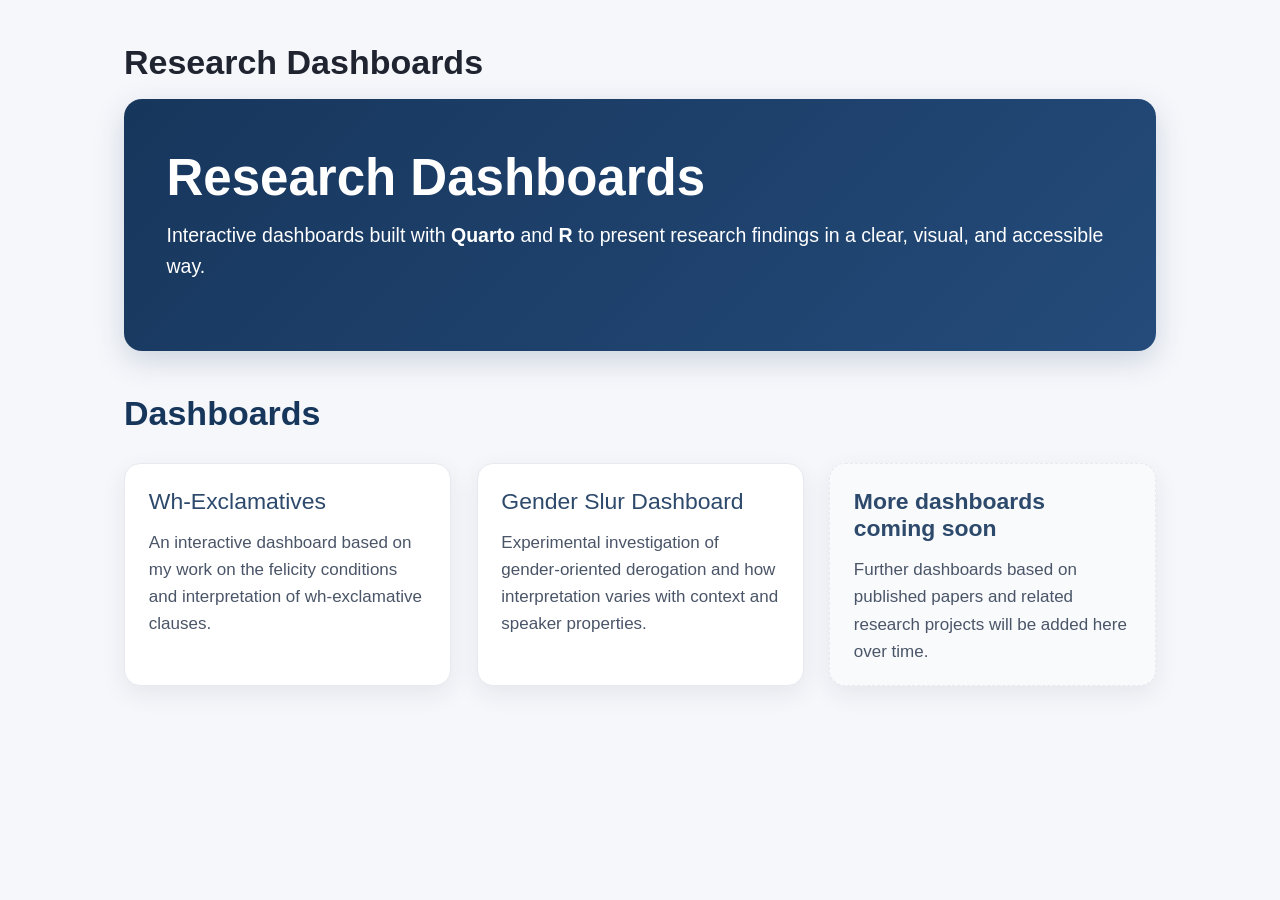
==== commit 8334116b: "Add gender slur dashboard link" ====
--- a/index.html
+++ b/index.html
@@ -2282,6 +2282,10 @@
 <h3 class="anchored" data-anchor-id="wh-exclamatives"><a href="./wh_exclamatives_dashboard/index.html">Wh-Exclamatives</a></h3>
 <p>An interactive dashboard based on my work on the felicity conditions and interpretation of wh-exclamative clauses.</p>
 </section>
+<section id="gender-slur-dashboard" class="level3 dashboard-card">
+<h3 class="anchored" data-anchor-id="gender-slur-dashboard"><a href="./gender_slur_dashboard/index.html">Gender Slur Dashboard</a></h3>
+<p>Experimental investigation of gender-oriented derogation and how interpretation varies with context and speaker properties.</p>
+</section>
 <section id="more-dashboards-coming-soon" class="level3 dashboard-card dashboard-card-coming">
 <h3 class="anchored" data-anchor-id="more-dashboards-coming-soon">More dashboards coming soon</h3>
 <p>Further dashboards based on published papers and related research projects will be added here over time.</p>
